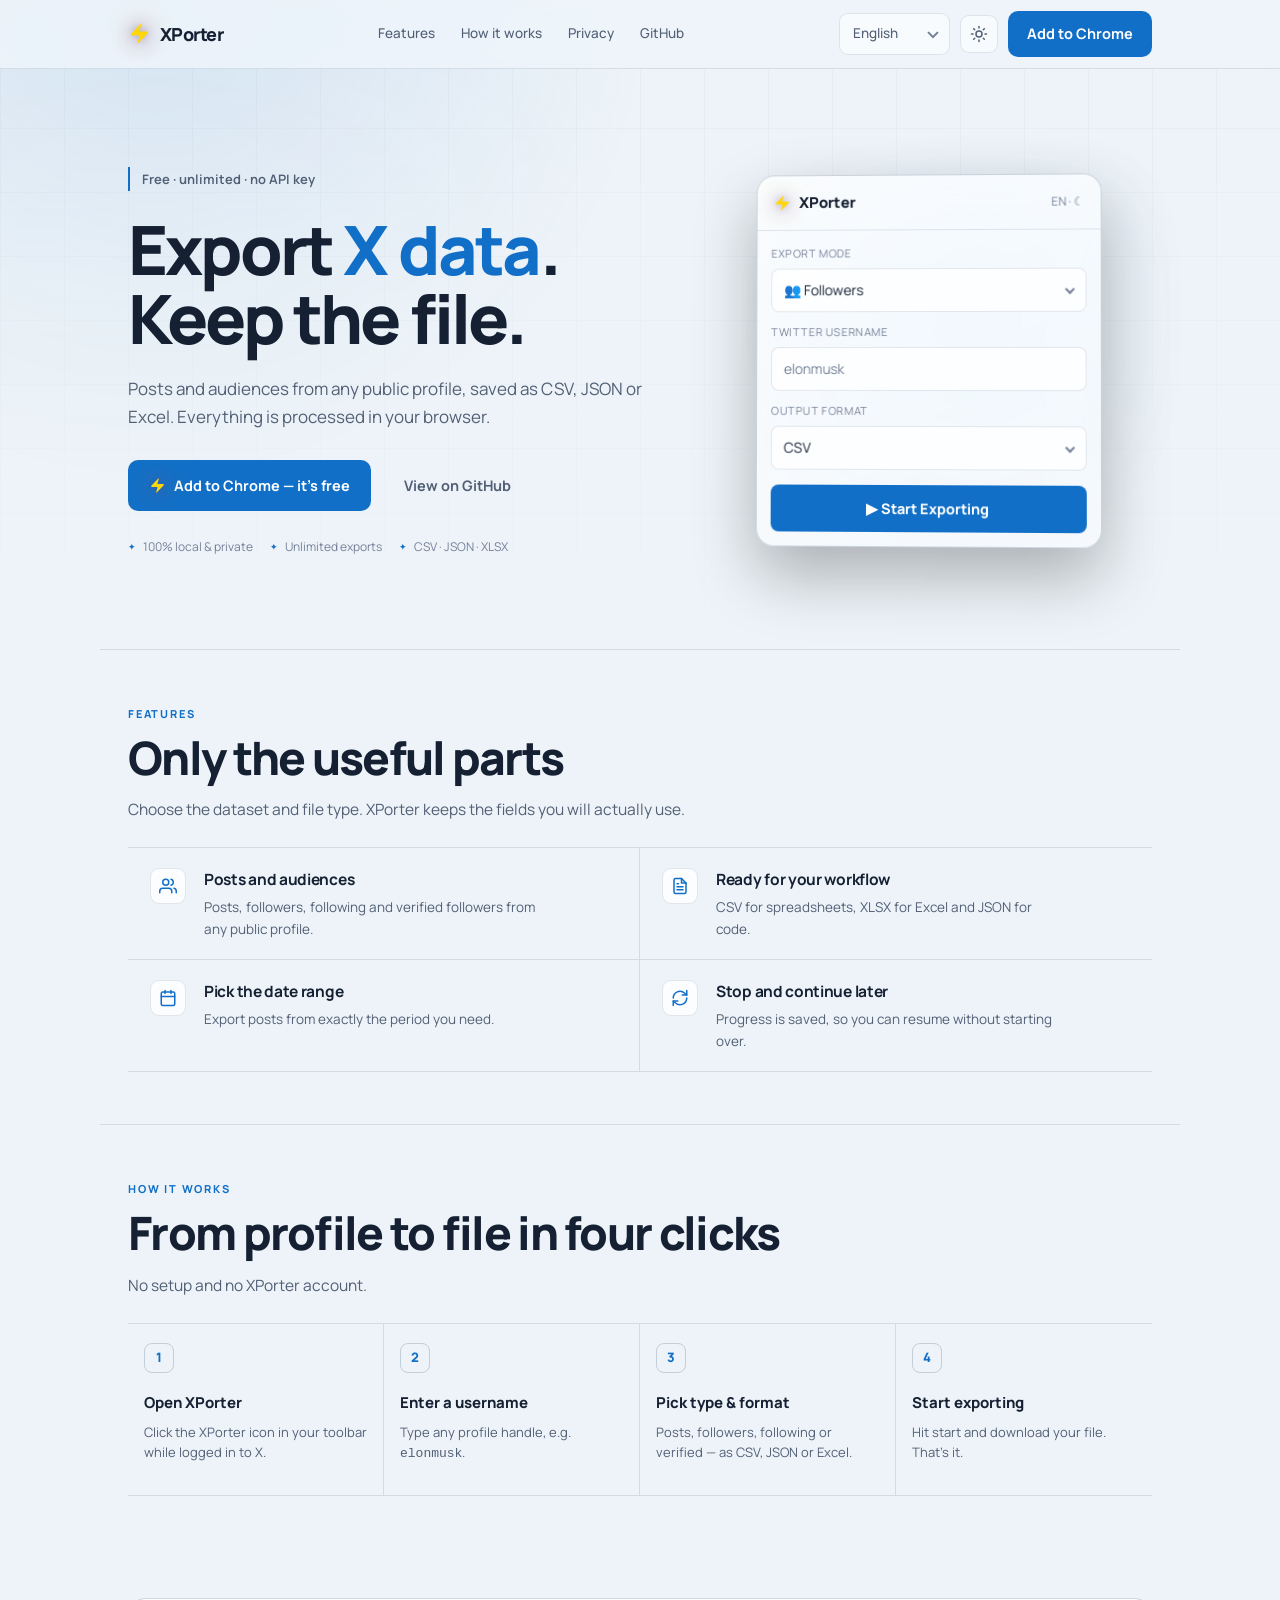
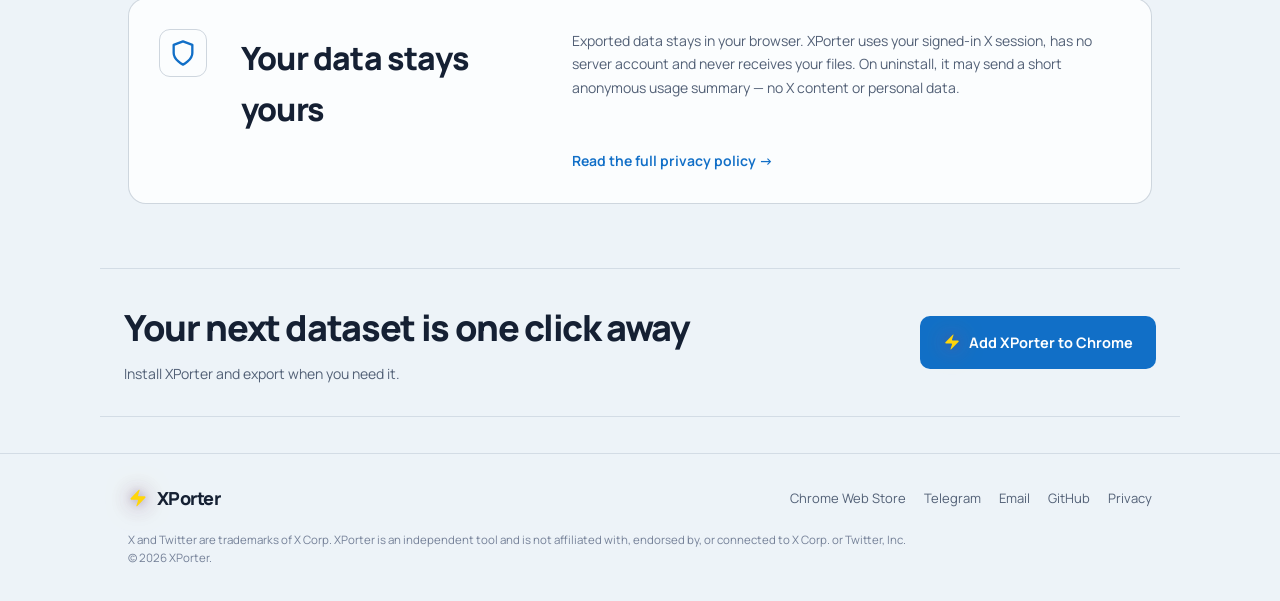
==== docs/index.html @ 1c968fa9 "Rebalance landing page proportions" ====
<!DOCTYPE html>
<html lang="en">

<head>
  <meta charset="UTF-8" />
  <meta name="viewport" content="width=device-width, initial-scale=1.0" />
  <title>XPorter — Export X data to CSV, JSON or Excel</title>
  <meta name="description"
    content="Export posts, followers, following and verified followers from X to CSV, JSON or Excel. Free, unlimited, and processed in your browser." />
  <link rel="icon" type="image/png" href="assets/icon128.png" />
  <meta name="google-site-verification" content="6Z2cj0kX7irYbmkR9JIBBW6sUhmadw8sFJx33zqTFNY" />
  <meta property="og:title" content="XPorter — Export X data. Keep the file." />
  <meta property="og:description"
    content="Posts and audiences from X, saved as CSV, JSON or Excel. Free, unlimited and local." />
  <meta property="og:type" content="website" />
  <link rel="preconnect" href="https://fonts.googleapis.com" />
  <link rel="preconnect" href="https://fonts.gstatic.com" crossorigin />
  <link href="https://fonts.googleapis.com/css2?family=Manrope:wght@400;500;600;700;800&display=swap" rel="stylesheet" />
  <!-- anti-FOUC theme: set before paint -->
  <script>
    (function () {
      try {
        var t = localStorage.getItem('xporter_theme');
        if (!t) t = (window.matchMedia && matchMedia('(prefers-color-scheme: dark)').matches) ? 'dark' : 'light';
        document.documentElement.setAttribute('data-theme', t);
      } catch (e) { document.documentElement.setAttribute('data-theme', 'dark'); }
    })();
  </script>
  <style>
    /* ============================================================
       XPorter site — brand-matched to the extension.
       Dark default + light theme; backgrounds, accent and the
       glowing yellow bolt are copied from popup.css.
       ============================================================ */
    :root {
      --text-primary: #FFFFFF;
      --text-secondary: rgba(255, 255, 255, 0.76);
      --text-muted: rgba(255, 255, 255, 0.56);
      --accent: #60B8FF;
      --accent-2: #a855f7;
      --accent-hover: #8DCFFF;
      --accent-glow: rgba(96, 184, 255, 0.22);
      --glass-bg: rgba(255, 255, 255, 0.055);
      --glass-bg-2: rgba(255, 255, 255, 0.085);
      --glass-bg-hover: rgba(255, 255, 255, 0.11);
      --glass-border: rgba(255, 255, 255, 0.14);
      --glass-border-strong: rgba(255, 255, 255, 0.30);
      --card-shadow: 0 18px 50px rgba(4, 8, 22, 0.45);
      --nav-bg: rgba(13, 21, 38, 0.6);
      --radius: 20px;
      --radius-sm: 13px;
      --maxw: 1120px;
      /* yellow bolt (from popup.css) */
      --zap-glow: 9px;
      --zap-glow-hi: 15px;
      --zap-c1: rgba(255, 200, 36, 0.72);
      --zap-c2: rgba(255, 222, 92, 1);
      --zap-extra: drop-shadow(0 0 0 transparent);
    }

    :root[data-theme="light"] {
      --text-primary: rgba(13, 22, 41, 0.94);
      --text-secondary: rgba(13, 22, 41, 0.70);
      --text-muted: rgba(13, 22, 41, 0.55);
      --accent: #0A6FDB;
      --accent-2: #7c3aed;
      --accent-hover: #0860C0;
      --accent-glow: rgba(10, 111, 219, 0.16);
      --glass-bg: rgba(255, 255, 255, 0.5);
      --glass-bg-2: rgba(255, 255, 255, 0.66);
      --glass-bg-hover: rgba(255, 255, 255, 0.8);
      --glass-border: rgba(255, 255, 255, 0.65);
      --glass-border-strong: rgba(13, 22, 41, 0.18);
      --card-shadow: 0 18px 50px rgba(40, 50, 110, 0.16);
      --nav-bg: rgba(232, 239, 250, 0.62);
      /* bolt keeps yellow but gets a violet separation on the pale bg */
      --zap-glow: 13px;
      --zap-glow-hi: 21px;
      --zap-c1: rgba(255, 184, 24, 0.7);
      --zap-c2: rgba(255, 204, 48, 0.95);
      --zap-extra: drop-shadow(0 0 4px rgba(72, 46, 132, 0.42)) drop-shadow(0 2px 10px rgba(99, 70, 229, 0.3));
    }

    * { margin: 0; padding: 0; box-sizing: border-box; }
    html { scroll-behavior: smooth; }

    body {
      font-family: -apple-system, BlinkMacSystemFont, 'Segoe UI', 'Inter', 'Noto Sans', Helvetica, Arial, sans-serif;
      color: var(--text-primary);
      line-height: 1.6;
      -webkit-font-smoothing: antialiased;
      overflow-x: hidden;
      min-height: 100vh;
      /* sunrise gradient — exact values from the extension (dark) */
      background:
        radial-gradient(ellipse at 20% 20%, rgba(59, 130, 246, 0.15) 0%, transparent 50%),
        radial-gradient(ellipse at 80% 80%, rgba(168, 85, 247, 0.12) 0%, transparent 50%),
        radial-gradient(ellipse at 50% 50%, rgba(14, 165, 233, 0.08) 0%, transparent 70%),
        linear-gradient(135deg, #0f172a 0%, #1e293b 50%, #0f172a 100%);
      background-attachment: fixed;
    }
    :root[data-theme="light"] body {
      background:
        radial-gradient(ellipse at 20% 20%, rgba(59, 130, 246, 0.22) 0%, transparent 50%),
        radial-gradient(ellipse at 80% 80%, rgba(147, 51, 234, 0.18) 0%, transparent 50%),
        radial-gradient(ellipse at 50% 50%, rgba(14, 165, 233, 0.14) 0%, transparent 70%),
        linear-gradient(135deg, #adc6e8 0%, #c3b2dc 50%, #aacfe9 100%);
      background-attachment: fixed;
    }

    /* liquid-glass drifting orbs */
    .orbs { position: fixed; inset: 0; z-index: 0; pointer-events: none; overflow: hidden; }
    .orb { position: absolute; border-radius: 50%; filter: blur(70px); opacity: .55; will-change: transform; }
    .orb.o1 { width: 520px; height: 520px; top: -120px; left: -100px; background: radial-gradient(circle, rgba(59,130,246,.55), transparent 70%); animation: drift1 22s ease-in-out infinite; }
    .orb.o2 { width: 460px; height: 460px; top: 5%; right: -120px; background: radial-gradient(circle, rgba(168,85,247,.45), transparent 70%); animation: drift2 26s ease-in-out infinite; }
    .orb.o3 { width: 600px; height: 600px; bottom: -200px; left: 30%; background: radial-gradient(circle, rgba(14,165,233,.30), transparent 70%); animation: drift3 30s ease-in-out infinite; }
    :root[data-theme="light"] .orb { opacity: .4; }
    @keyframes drift1 { 0%,100% { transform: translate(0,0) scale(1); } 50% { transform: translate(60px,40px) scale(1.12); } }
    @keyframes drift2 { 0%,100% { transform: translate(0,0) scale(1); } 50% { transform: translate(-50px,60px) scale(1.1); } }
    @keyframes drift3 { 0%,100% { transform: translate(0,0) scale(1); } 50% { transform: translate(40px,-50px) scale(1.15); } }
    @media (prefers-reduced-motion: reduce) { .orb { animation: none; } }

    .wrap { max-width: var(--maxw); margin: 0 auto; padding-left: 22px; padding-right: 22px; position: relative; z-index: 1; }
    a { color: inherit; text-decoration: none; }

    /* ---------- glowing yellow bolt ---------- */
    .bolt {
      display: inline-flex; align-items: center; color: #ffd60a;
      filter: drop-shadow(0 0 var(--zap-glow) var(--zap-c1)) var(--zap-extra);
      animation: zap-glow 5s ease-in-out infinite, zap-flicker 7s linear infinite;
    }
    .bolt svg path { fill: currentColor; stroke: none; }
    @keyframes zap-glow {
      0%, 100% { filter: drop-shadow(0 0 var(--zap-glow) var(--zap-c1)) var(--zap-extra); }
      50% { filter: drop-shadow(0 0 var(--zap-glow-hi) var(--zap-c2)) var(--zap-extra); }
    }
    @keyframes zap-flicker {
      0%, 37%, 100% { opacity: 1; }
      37.6% { opacity: .45; } 38.2% { opacity: 1; } 38.9% { opacity: .65; } 39.5% { opacity: 1; }
      71% { opacity: 1; } 71.5% { opacity: .5; } 72% { opacity: 1; }
    }
    @media (prefers-reduced-motion: reduce) { .bolt { animation: none; } }

    /* ---------- nav ---------- */
    nav {
      position: sticky; top: 0; z-index: 50;
      backdrop-filter: blur(16px) saturate(160%); -webkit-backdrop-filter: blur(16px) saturate(160%);
      background: var(--nav-bg); border-bottom: 1px solid var(--glass-border);
    }
    .nav-inner { display: flex; align-items: center; justify-content: space-between; height: 64px; gap: 16px; }
    .brand { display: inline-flex; align-items: center; gap: 9px; font-weight: 800; font-size: 18px; letter-spacing: -0.4px; }
    .nav-links { display: flex; align-items: center; gap: 22px; }
    .nav-links a.minor { color: var(--text-secondary); font-size: 14.5px; font-weight: 500; transition: color .15s; }
    .nav-links a.minor:hover { color: var(--text-primary); }
    .nav-tools { display: flex; align-items: center; gap: 10px; }

    .icon-btn {
      display: inline-flex; align-items: center; justify-content: center;
      width: 38px; height: 38px; border-radius: 11px; cursor: pointer;
      background: var(--glass-bg); border: 1px solid var(--glass-border); color: var(--text-secondary);
      transition: background .15s, border-color .15s, color .15s, transform .08s;
    }
    .icon-btn:hover { background: var(--glass-bg-hover); color: var(--text-primary); border-color: var(--glass-border-strong); }
    .icon-btn:active { transform: scale(.94); }
    .sun, .moon { display: none; }
    :root[data-theme="dark"] .moon { display: block; }
    :root[data-theme="light"] .sun { display: block; }

    .lang-wrap { position: relative; display: inline-flex; }
    .lang-select {
      appearance: none; -webkit-appearance: none;
      background: var(--glass-bg); border: 1px solid var(--glass-border); color: var(--text-secondary);
      font: inherit; font-size: 13.5px; font-weight: 500; padding: 9px 30px 9px 13px; border-radius: 11px; cursor: pointer;
    }
    .lang-wrap::after { content: ""; position: absolute; top: 50%; right: 13px; width: 6px; height: 6px; border-right: 2px solid var(--text-muted); border-bottom: 2px solid var(--text-muted); transform: translateY(-65%) rotate(45deg); pointer-events: none; }

    .btn {
      display: inline-flex; align-items: center; gap: 8px; font: inherit; font-size: 14.5px; font-weight: 650;
      border-radius: 999px; padding: 10px 18px; cursor: pointer; border: 1px solid transparent;
      transition: background .15s, border-color .15s, transform .08s, box-shadow .2s, filter .15s; white-space: nowrap;
    }
    .btn:active { transform: scale(.97); }
    .btn-primary { background: var(--accent); color: #04121f; box-shadow: 0 6px 22px var(--accent-glow); }
    :root[data-theme="light"] .btn-primary { color: #fff; }
    .btn-primary:hover { background: var(--accent-hover); box-shadow: 0 10px 30px var(--accent-glow); }
    .btn-ghost { border-color: var(--glass-border-strong); color: var(--text-primary); background: var(--glass-bg); }
    .btn-ghost:hover { background: var(--glass-bg-hover); }
    @media (max-width: 860px) { .nav-links a.minor { display: none; } }

    /* ---------- hero ---------- */
    .hero { padding-top: 76px; padding-bottom: 40px; display: grid; grid-template-columns: 1.05fr 0.95fr; gap: 48px; align-items: center; }
    .pill {
      display: inline-flex; align-items: center; gap: 8px; font-size: 13px; font-weight: 650; color: var(--text-primary);
      background: var(--glass-bg-2); border: 1px solid var(--glass-border-strong); padding: 7px 14px 7px 11px; border-radius: 999px; margin-bottom: 22px;
    }
    .hero h1 { font-size: clamp(36px, 5.2vw, 58px); line-height: 1.04; letter-spacing: -1.8px; font-weight: 850; }
    .hero h1 .grad { background: linear-gradient(100deg, var(--accent), var(--accent-2)); -webkit-background-clip: text; background-clip: text; -webkit-text-fill-color: transparent; }
    .hero p.lead { color: var(--text-secondary); font-size: 18.5px; margin: 20px 0 30px; max-width: 530px; }
    .hero-cta { display: flex; gap: 12px; flex-wrap: wrap; align-items: center; }
    .hero .btn-primary { padding: 14px 26px; font-size: 15.5px; }
    .hero .btn-ghost { padding: 14px 24px; font-size: 15.5px; }
    .trust { margin-top: 28px; display: flex; flex-wrap: wrap; gap: 9px 24px; color: var(--text-muted); font-size: 14px; }
    .trust span { display: inline-flex; align-items: center; gap: 7px; }
    .trust .dot { color: var(--accent); }
    @media (max-width: 920px) { .hero { grid-template-columns: 1fr; padding-top: 48px; padding-bottom: 24px; gap: 40px; } .mock-wrap { order: -1; } }

    /* ---------- popup mock ---------- */
    .mock-wrap { display: flex; justify-content: center; perspective: 1500px; position: relative; }
    .mock-wrap::before { content: ""; position: absolute; inset: -40px; background: radial-gradient(circle at 60% 40%, var(--accent-glow), transparent 65%); filter: blur(20px); z-index: 0; }
    .mock {
      position: relative; z-index: 1; width: 340px;
      background: linear-gradient(160deg, rgba(20,33,52,.82), rgba(15,24,40,.82));
      border: 1px solid var(--glass-border-strong); border-radius: 22px;
      box-shadow: 0 34px 90px rgba(4, 8, 22, 0.6);
      backdrop-filter: blur(24px) saturate(150%); -webkit-backdrop-filter: blur(24px) saturate(150%);
      overflow: hidden; transform: rotateY(-10deg) rotateX(4deg); transition: transform .5s ease;
    }
    :root[data-theme="light"] .mock { background: linear-gradient(160deg, rgba(255,255,255,.72), rgba(255,255,255,.5)); }
    .mock:hover { transform: rotateY(0) rotateX(0); }
    .mock-head { display: flex; align-items: center; justify-content: space-between; padding: 15px 16px; border-bottom: 1px solid var(--glass-border); }
    .mock-head .b { display: inline-flex; align-items: center; gap: 8px; font-weight: 800; font-size: 15px; }
    .mock-head .meta { color: var(--text-muted); font-size: 12px; }
    .mock-tabs { display: flex; gap: 4px; padding: 10px 12px 0; }
    .mock-tab { flex: 1; text-align: center; font-size: 12.5px; padding: 8px; color: var(--text-muted); border-bottom: 2px solid transparent; }
    .mock-tab.active { color: var(--accent); border-bottom-color: var(--accent); font-weight: 650; }
    .mock-body { padding: 16px; display: flex; flex-direction: column; gap: 13px; }
    .mlabel { font-size: 11px; text-transform: uppercase; letter-spacing: .6px; color: var(--text-muted); margin-bottom: 6px; }
    .mfield { background: var(--glass-bg-2); border: 1px solid var(--glass-border); border-radius: 10px; padding: 11px 13px; font-size: 14px; display: flex; align-items: center; justify-content: space-between; }
    .mfield .muted { color: var(--text-muted); }
    .mfield .chev { width: 7px; height: 7px; border-right: 2px solid var(--text-muted); border-bottom: 2px solid var(--text-muted); transform: rotate(45deg); }
    .mbtn { margin-top: 4px; background: var(--accent); color: #04121f; font-weight: 750; text-align: center; padding: 12px; border-radius: 10px; font-size: 14.5px; box-shadow: 0 6px 20px var(--accent-glow); }
    :root[data-theme="light"] .mbtn { color: #fff; }

    /* ---------- sections ---------- */
    section { padding-top: 40px; padding-bottom: 40px; position: relative; z-index: 1; }
    .section-head { text-align: center; max-width: 640px; margin: 0 auto 34px; }
    .eyebrow { display: inline-block; font-size: 12.5px; font-weight: 750; letter-spacing: 1.4px; text-transform: uppercase; color: var(--accent); margin-bottom: 12px; }
    .section-head h2 { font-size: clamp(28px, 3.6vw, 40px); letter-spacing: -1px; font-weight: 850; line-height: 1.1; }
    .section-head p { color: var(--text-secondary); font-size: 17px; margin-top: 13px; }

    /* reveal on scroll */
    .reveal { opacity: 0; transform: translateY(26px); transition: opacity .7s cubic-bezier(.2,.8,.2,1), transform .7s cubic-bezier(.2,.8,.2,1); }
    .reveal.in { opacity: 1; transform: none; }
    @media (prefers-reduced-motion: reduce) { .reveal { opacity: 1; transform: none; transition: none; } }

    /* ---------- features (bento) ---------- */
    .bento { display: grid; grid-template-columns: 1fr 1fr; gap: 18px; }
    .fcard {
      position: relative; background: var(--glass-bg); border: 1px solid var(--glass-border); border-radius: var(--radius);
      padding: 28px; overflow: hidden; box-shadow: var(--card-shadow);
      transition: transform .25s cubic-bezier(.2,.8,.2,1), border-color .25s, background .25s;
    }
    .fcard::after { content: ""; position: absolute; inset: 0; background: radial-gradient(120% 90% at 50% 0%, var(--accent-glow), transparent 62%); opacity: 0; transition: opacity .25s; pointer-events: none; }
    .fcard:hover { transform: translateY(-5px); border-color: var(--glass-border-strong); background: var(--glass-bg-2); }
    .fcard:hover::after { opacity: 1; }
    .ftile {
      width: 50px; height: 50px; border-radius: 14px; display: flex; align-items: center; justify-content: center;
      color: #fff; margin-bottom: 18px;
      background: linear-gradient(140deg, var(--accent), var(--accent-2));
      box-shadow: 0 8px 22px var(--accent-glow);
    }
    .fcard h3 { font-size: 18px; font-weight: 750; margin-bottom: 8px; letter-spacing: -0.3px; }
    .fcard p { color: var(--text-secondary); font-size: 14.5px; max-width: 52ch; }
    @media (max-width: 720px) { .bento { grid-template-columns: 1fr; } }

    /* ---------- steps ---------- */
    .steps { position: relative; display: grid; grid-template-columns: repeat(4, 1fr); gap: 18px; }
    /* connecting line removed — it bled through the translucent cards */
    .step { position: relative; z-index: 1; background: var(--glass-bg); border: 1px solid var(--glass-border); border-radius: var(--radius); padding: 26px 22px; box-shadow: var(--card-shadow); transition: transform .25s, border-color .25s; }
    .step:hover { transform: translateY(-5px); border-color: var(--glass-border-strong); }
    .step-top { display: flex; align-items: center; gap: 12px; margin-bottom: 16px; }
    .step .num { counter-increment: step; flex: none; display: flex; align-items: center; justify-content: center; width: 38px; height: 38px; border-radius: 50%; font-weight: 850; font-size: 16px; color: #fff; background: linear-gradient(140deg, var(--accent), var(--accent-2)); box-shadow: 0 6px 18px var(--accent-glow); }
    .step .num::before { content: counter(step); }
    .step .step-ico { color: var(--accent); display: flex; opacity: .9; }
    .step h3 { font-size: 16.5px; font-weight: 750; margin-bottom: 7px; }
    .step p { color: var(--text-secondary); font-size: 14px; }
    .steps-wrap { counter-reset: step; }
    @media (max-width: 860px) { .steps { grid-template-columns: 1fr 1fr; } .steps::before { display: none; } }
    @media (max-width: 480px) { .steps { grid-template-columns: 1fr; } }

    /* ---------- privacy ---------- */
    .privacy-box {
      background: var(--glass-bg-2);
      border: 1px solid var(--glass-border-strong); border-radius: 26px; padding: 48px 40px; text-align: center;
      box-shadow: var(--card-shadow); position: relative; overflow: hidden;
      backdrop-filter: blur(22px) saturate(140%); -webkit-backdrop-filter: blur(22px) saturate(140%);
    }
    .privacy-box::before { content: ""; position: absolute; inset: 0; background: radial-gradient(120% 80% at 50% -10%, var(--accent-glow), transparent 60%); pointer-events: none; }
    .privacy-box > * { position: relative; z-index: 1; }
    .privacy-box .shield { width: 60px; height: 60px; border-radius: 16px; background: linear-gradient(140deg, var(--accent), var(--accent-2)); color: #fff; display: inline-flex; align-items: center; justify-content: center; margin-bottom: 20px; box-shadow: 0 10px 28px var(--accent-glow); }
    .privacy-box h2 { font-size: clamp(24px, 3vw, 34px); letter-spacing: -0.8px; font-weight: 850; }
    .privacy-box p { color: var(--text-secondary); max-width: 640px; margin: 16px auto 0; font-size: 16px; }
    .privacy-box a { color: var(--accent); font-weight: 650; }


    /* ---------- final cta ---------- */
    .final { text-align: center; }
    .final h2 { font-size: clamp(30px, 4vw, 46px); letter-spacing: -1.2px; font-weight: 850; }
    .final p { color: var(--text-secondary); font-size: 17.5px; margin: 14px 0 28px; }
    .final .btn-primary { padding: 16px 32px; font-size: 16.5px; }

    /* ---------- footer ---------- */
    footer { border-top: 1px solid var(--glass-border); padding: 42px 0; margin-top: 30px; position: relative; z-index: 1; }
    .foot-inner { display: flex; flex-wrap: wrap; gap: 20px; justify-content: space-between; align-items: center; }
    .foot-links { display: flex; gap: 22px; flex-wrap: wrap; }
    .foot-links a { color: var(--text-secondary); font-size: 14.5px; transition: color .15s; }
    .foot-links a:hover { color: var(--text-primary); }
    .disclaimer { font-size: 12.5px; color: var(--text-muted); margin-top: 18px; max-width: 780px; }

    @media (max-width: 560px) { section { padding-top: 34px; padding-bottom: 34px; } .privacy-box { padding: 32px 20px; } }

    /* 2026 compact editorial pass */
    :root {
      --text-primary: #f7f9fc;
      --text-secondary: #b6c0d0;
      --text-muted: #8793a6;
      --accent: #58a8f8;
      --accent-2: #58a8f8;
      --accent-hover: #80bdf8;
      --accent-glow: rgba(48, 133, 219, 0.18);
      --glass-bg: rgba(255, 255, 255, 0.035);
      --glass-bg-2: rgba(255, 255, 255, 0.055);
      --glass-bg-hover: rgba(255, 255, 255, 0.075);
      --glass-border: rgba(255, 255, 255, 0.10);
      --glass-border-strong: rgba(255, 255, 255, 0.18);
      --card-shadow: none;
      --nav-bg: rgba(10, 17, 29, 0.86);
      --radius: 18px;
      --radius-sm: 10px;
      --maxw: 1080px;
    }

    :root[data-theme="light"] {
      --text-primary: #152033;
      --text-secondary: #526076;
      --text-muted: #758198;
      --accent: #116fc7;
      --accent-2: #116fc7;
      --accent-hover: #0d5eaa;
      --accent-glow: rgba(17, 111, 199, 0.12);
      --glass-bg: rgba(255, 255, 255, 0.58);
      --glass-bg-2: rgba(255, 255, 255, 0.78);
      --glass-bg-hover: rgba(255, 255, 255, 0.92);
      --glass-border: rgba(29, 62, 97, 0.12);
      --glass-border-strong: rgba(29, 62, 97, 0.20);
      --nav-bg: rgba(238, 244, 250, 0.88);
    }

    body {
      font-family: "Manrope", -apple-system, BlinkMacSystemFont, "Segoe UI", sans-serif;
      background: #0a111d;
      font-feature-settings: "ss01" 1, "ss02" 1;
    }
    :root[data-theme="light"] body { background: #edf3f8; }
    body::before {
      content: "";
      position: fixed;
      inset: 0;
      z-index: 0;
      pointer-events: none;
      background:
        radial-gradient(circle at 12% 0%, rgba(52, 138, 225, 0.16), transparent 31rem),
        linear-gradient(rgba(255, 255, 255, 0.018) 1px, transparent 1px),
        linear-gradient(90deg, rgba(255, 255, 255, 0.018) 1px, transparent 1px);
      background-size: auto, 64px 64px, 64px 64px;
      mask-image: linear-gradient(to bottom, black, transparent 74%);
    }
    :root[data-theme="light"] body::before {
      background:
        radial-gradient(circle at 12% 0%, rgba(28, 117, 203, 0.13), transparent 31rem),
        linear-gradient(rgba(29, 62, 97, 0.035) 1px, transparent 1px),
        linear-gradient(90deg, rgba(29, 62, 97, 0.035) 1px, transparent 1px);
      background-size: auto, 64px 64px, 64px 64px;
    }
    .orbs { display: none; }
    .wrap { padding-left: 28px; padding-right: 28px; }
    a:focus-visible, button:focus-visible, select:focus-visible { outline: 3px solid var(--accent); outline-offset: 4px; }
    .skip-link { position: fixed; left: 18px; top: 12px; z-index: 100; padding: 10px 14px; border-radius: 8px; background: var(--text-primary); color: #0a111d; transform: translateY(-160%); transition: transform .2s; }
    .skip-link:focus { transform: translateY(0); }

    nav { border-bottom-color: var(--glass-border); }
    .nav-inner { height: 68px; }
    .brand { font-weight: 800; letter-spacing: -0.55px; }
    .nav-links { gap: 26px; }
    .nav-links a.minor { font-size: 13.5px; }
    .icon-btn, .lang-select { border-radius: 9px; }
    .btn { border-radius: 10px; font-weight: 700; }
    .btn-primary { box-shadow: none; }
    .btn-primary:hover { transform: translateY(-2px); box-shadow: 0 10px 26px var(--accent-glow); }
    .btn-ghost { background: transparent; border-color: transparent; color: var(--text-secondary); }
    .btn-ghost:hover { color: var(--text-primary); background: transparent; }

    .hero {
      min-height: 580px;
      grid-template-columns: minmax(0, 1.08fr) minmax(320px, .92fr);
      gap: 48px;
      padding-top: 64px;
      padding-bottom: 60px;
    }
    .pill { border: 0; border-left: 2px solid var(--accent); border-radius: 0; background: transparent; padding: 2px 0 2px 12px; margin-bottom: 24px; color: var(--text-secondary); }
    .pill .bolt { display: none; }
    .hero h1 { max-width: 660px; font-size: clamp(42px, 5.4vw, 68px); line-height: 1.01; letter-spacing: -2.8px; font-weight: 800; text-wrap: balance; }
    .hero h1 .grad { background: none; color: var(--accent); -webkit-text-fill-color: currentColor; }
    .hero p.lead { max-width: 580px; margin: 22px 0 28px; font-size: 17px; line-height: 1.68; text-wrap: pretty; }
    .hero .btn-primary, .hero .btn-ghost { padding: 13px 20px; font-size: 14.5px; }
    .trust { margin-top: 26px; gap: 7px 17px; max-width: 580px; font-size: 12px; }
    .trust .dot { font-size: 9px; }
    .trust > span:last-child { display: none; }

    .mock-wrap { justify-content: center; }
    .mock-wrap::before { inset: -20px; opacity: .45; }
    .mock { width: clamp(320px, 27vw, 356px); border-radius: 18px; transform: rotateY(-3deg) rotateX(1deg); box-shadow: 0 28px 64px rgba(0, 0, 0, .28); }
    .mock:hover { transform: translateY(-4px); }
    .mock-tabs { display: none; }
    .mock-body { gap: 11px; padding: 14px; }
    .mfield { border-radius: 8px; padding: 10px 12px; }
    .mbtn { border-radius: 8px; box-shadow: none; }

    section { padding-top: 50px; padding-bottom: 52px; }
    .section-head { max-width: 720px; margin: 0 0 24px; text-align: left; }
    .eyebrow { margin-bottom: 10px; font-size: 11px; letter-spacing: 1.8px; }
    .section-head h2 { font-size: clamp(30px, 4vw, 46px); letter-spacing: -1.7px; font-weight: 800; text-wrap: balance; }
    .section-head p { max-width: 620px; font-size: 15.5px; line-height: 1.75; text-wrap: pretty; }

    #features { border-top: 1px solid var(--glass-border); }
    .bento { gap: 0; border-top: 1px solid var(--glass-border); }
    .fcard {
      display: grid;
      grid-template-columns: 38px minmax(0, 1fr);
      grid-template-rows: auto auto;
      column-gap: 16px;
      align-content: start;
      min-height: 112px;
      padding: 19px 22px;
      border: 0;
      border-bottom: 1px solid var(--glass-border);
      border-radius: 0;
      background: transparent;
      box-shadow: none;
    }
    .fcard:nth-child(odd) { border-right: 1px solid var(--glass-border); }
    .fcard:hover { transform: none; background: var(--glass-bg); }
    .fcard::after { display: none; }
    .ftile { grid-row: 1 / 3; width: 36px; height: 36px; margin: 1px 0 0; border-radius: 9px; background: var(--glass-bg-2); border: 1px solid var(--glass-border); box-shadow: none; color: var(--accent); }
    .ftile svg { width: 18px; height: 18px; }
    .fcard h3 { margin: 0 0 5px; font-size: 15.5px; font-weight: 700; }
    .fcard p { max-width: 44ch; font-size: 13.5px; line-height: 1.6; }

    #how { border-top: 1px solid var(--glass-border); }
    .steps { gap: 0; border-top: 1px solid var(--glass-border); }
    .step { min-height: 172px; padding: 19px 16px 21px; border: 0; border-right: 1px solid var(--glass-border); border-bottom: 1px solid var(--glass-border); border-radius: 0; background: transparent; box-shadow: none; }
    .step:last-child { border-right: 0; }
    .step:hover { transform: none; background: var(--glass-bg); }
    .step-top { margin-bottom: 18px; }
    .step .num { width: 30px; height: 30px; border-radius: 8px; background: transparent; border: 1px solid var(--glass-border-strong); box-shadow: none; color: var(--accent); font-size: 13px; }
    .step .step-ico { display: none; }
    .step h3 { font-size: 15px; }
    .step p { font-size: 13px; line-height: 1.6; }

    #privacy { padding-top: 50px; }
    .privacy-box { display: grid; grid-template-columns: 60px minmax(190px, .72fr) minmax(320px, 1.28fr); gap: 22px; align-items: start; padding: 30px; text-align: left; border-radius: 18px; background: var(--glass-bg-2); box-shadow: none; backdrop-filter: none; }
    .privacy-box::before { display: none; }
    .privacy-box .shield { width: 48px; height: 48px; margin: 0; border-radius: 11px; background: transparent; border: 1px solid var(--glass-border-strong); box-shadow: none; color: var(--accent); }
    .privacy-box h2 { padding-top: 4px; font-size: clamp(24px, 2.7vw, 32px); font-weight: 800; }
    .privacy-box p { max-width: none; margin: 0; font-size: 14px; line-height: 1.7; }
    .privacy-box p:last-child { grid-column: 3; margin-top: -8px; }

    .final { display: grid; grid-template-columns: 1fr auto; align-items: center; gap: 7px 28px; margin-top: 12px; padding: 30px 24px; text-align: left; border-top: 1px solid var(--glass-border); border-bottom: 1px solid var(--glass-border); }
    .final h2 { font-size: clamp(27px, 3.4vw, 36px); letter-spacing: -1.35px; font-weight: 800; }
    .final p { margin: 0; font-size: 14px; }
    .final .btn-primary { grid-column: 2; grid-row: 1 / 3; padding: 14px 22px; font-size: 14.5px; }

    footer { margin-top: 36px; padding: 30px 0 34px; }
    .foot-links { gap: 18px; }
    .foot-links a { font-size: 13px; }
    .disclaimer { font-size: 11.5px; }

    @media (max-width: 920px) {
      .hero { min-height: 0; grid-template-columns: minmax(0, 1fr) 300px; padding-top: 54px; padding-bottom: 52px; gap: 34px; }
      .mock-wrap { order: initial; justify-content: center; }
      .mock { width: 300px; transform: none; }
      .privacy-box { grid-template-columns: 56px 1fr; }
      .privacy-box p { grid-column: 1 / -1; }
      .privacy-box p:last-child { grid-column: 1 / -1; margin-top: -12px; }
    }
    @media (max-width: 720px) {
      .wrap { padding-left: 20px; padding-right: 20px; }
      .nav-links { display: none; }
      .nav-tools .btn { display: none; }
      .hero { grid-template-columns: 1fr; padding-top: 42px; padding-bottom: 40px; }
      .hero h1 { letter-spacing: -2.2px; }
      .hero-cta .btn { width: auto; }
      .mock-wrap { display: none; }
      section { padding-top: 44px; padding-bottom: 46px; }
      .bento { grid-template-columns: 1fr; }
      .fcard:nth-child(odd) { border-right: 0; }
      .fcard { min-height: 0; padding: 17px 12px; }
      .steps { grid-template-columns: 1fr 1fr; }
      .step:nth-child(2) { border-right: 0; }
      .final { grid-template-columns: 1fr; }
      .final .btn-primary { grid-column: 1; grid-row: auto; justify-self: start; margin-top: 14px; }
    }
    @media (max-width: 480px) {
      .hero h1 { font-size: 42px; }
      .lang-select { max-width: 116px; }
      .steps { grid-template-columns: 1fr; }
      .step, .step:nth-child(2) {
        display: grid;
        grid-template-columns: 32px minmax(0, 1fr);
        grid-template-rows: auto auto;
        column-gap: 12px;
        min-height: 0;
        padding: 16px 10px;
        border-right: 0;
      }
      .step-top { grid-row: 1 / 3; margin: 0; }
      .step .num { width: 28px; height: 28px; }
      .step h3 { margin: 1px 0 4px; }
      .privacy-box { grid-template-columns: 44px minmax(0, 1fr); gap: 14px; padding: 22px 20px; }
      .privacy-box .shield { width: 42px; height: 42px; }
      .privacy-box h2 { grid-column: 2; padding-top: 5px; font-size: 24px; }
      .privacy-box p, .privacy-box p:last-child { grid-column: 1 / -1; }
      .final { padding: 26px 0; }
      .final h2 { font-size: 30px; }
    }
  </style>
</head>

<body>
  <a class="skip-link" href="#main">Skip to content</a>
  <div class="orbs"><span class="orb o1"></span><span class="orb o2"></span><span class="orb o3"></span></div>

  <!-- NAV -->
  <nav>
    <div class="wrap nav-inner">
      <a class="brand" href="#top">
        <span class="bolt" aria-hidden="true">
          <svg width="23" height="23" viewBox="0 0 24 24"><path d="M4 14a1 1 0 0 1-.78-1.63l9.9-10.2a.5.5 0 0 1 .86.46l-1.92 6.02A1 1 0 0 0 13 10h7a1 1 0 0 1 .78 1.63l-9.9 10.2a.5.5 0 0 1-.86-.46l1.92-6.02A1 1 0 0 0 11 14z" /></svg>
        </span>
        XPorter
      </a>
      <div class="nav-links">
        <a class="minor" href="#features" data-i18n="nav_features">Features</a>
        <a class="minor" href="#how" data-i18n="nav_how">How it works</a>
        <a class="minor" href="#privacy" data-i18n="nav_privacy">Privacy</a>
        <a class="minor" href="https://github.com/Lemelson" target="_blank" rel="noopener">GitHub</a>
      </div>
      <div class="nav-tools">
        <span class="lang-wrap"><select class="lang-select" id="langSelect" aria-label="Language"></select></span>
        <button class="icon-btn" id="themeToggle" aria-label="Toggle theme">
          <svg class="moon" width="18" height="18" viewBox="0 0 24 24" fill="none" stroke="currentColor" stroke-width="2" stroke-linecap="round" stroke-linejoin="round"><path d="M21 12.79A9 9 0 1 1 11.21 3 7 7 0 0 0 21 12.79z"/></svg>
          <svg class="sun" width="18" height="18" viewBox="0 0 24 24" fill="none" stroke="currentColor" stroke-width="2" stroke-linecap="round" stroke-linejoin="round"><circle cx="12" cy="12" r="4"/><path d="M12 2v2M12 20v2M4.9 4.9l1.4 1.4M17.7 17.7l1.4 1.4M2 12h2M20 12h2M4.9 19.1l1.4-1.4M17.7 6.3l1.4-1.4"/></svg>
        </button>
        <a class="btn btn-primary" id="navInstall" href="#" target="_blank" rel="noopener" data-i18n="nav_install">Add to Chrome</a>
      </div>
    </div>
  </nav>

  <main id="main">
  <!-- HERO -->
  <header class="wrap hero" id="top">
    <div class="reveal">
      <span class="pill"><span class="bolt" aria-hidden="true"><svg width="15" height="15" viewBox="0 0 24 24"><path d="M4 14a1 1 0 0 1-.78-1.63l9.9-10.2a.5.5 0 0 1 .86.46l-1.92 6.02A1 1 0 0 0 13 10h7a1 1 0 0 1 .78 1.63l-9.9 10.2a.5.5 0 0 1-.86-.46l1.92-6.02A1 1 0 0 0 11 14z"/></svg></span> <span data-i18n="hero_pill">Free · unlimited · no API key</span></span>
      <h1 data-i18n-html="hero_h1">Export <span class="grad">X data</span>.<br />Keep the file.</h1>
      <p class="lead" data-i18n="hero_lead">Posts and audiences from any public profile, saved as CSV, JSON or Excel. Everything is processed in your browser.</p>
      <div class="hero-cta">
        <a class="btn btn-primary" id="heroInstall" href="#" target="_blank" rel="noopener">
          <span class="bolt" aria-hidden="true"><svg width="17" height="17" viewBox="0 0 24 24"><path d="M4 14a1 1 0 0 1-.78-1.63l9.9-10.2a.5.5 0 0 1 .86.46l-1.92 6.02A1 1 0 0 0 13 10h7a1 1 0 0 1 .78 1.63l-9.9 10.2a.5.5 0 0 1-.86-.46l1.92-6.02A1 1 0 0 0 11 14z"/></svg></span>
          <span data-i18n="hero_cta1">Add to Chrome — it's free</span>
        </a>
        <a class="btn btn-ghost" href="https://github.com/Lemelson" target="_blank" rel="noopener" data-i18n="hero_cta2">View on GitHub</a>
      </div>
      <div class="trust">
        <span><span class="dot">✦</span> <span data-i18n="trust_local">100% local &amp; private</span></span>
        <span><span class="dot">✦</span> <span data-i18n="trust_unlimited">Unlimited exports</span></span>
        <span><span class="dot">✦</span> CSV · JSON · XLSX</span>
        <span><span class="dot">✦</span> <span data-i18n="trust_langs">14 languages</span></span>
      </div>
    </div>

    <div class="mock-wrap reveal">
      <div class="mock" aria-hidden="true">
        <div class="mock-head">
          <span class="b"><span class="bolt"><svg width="18" height="18" viewBox="0 0 24 24"><path d="M4 14a1 1 0 0 1-.78-1.63l9.9-10.2a.5.5 0 0 1 .86.46l-1.92 6.02A1 1 0 0 0 13 10h7a1 1 0 0 1 .78 1.63l-9.9 10.2a.5.5 0 0 1-.86-.46l1.92-6.02A1 1 0 0 0 11 14z"/></svg></span> XPorter</span>
          <span class="meta">EN · ☾</span>
        </div>
        <div class="mock-tabs"><div class="mock-tab active">Home</div><div class="mock-tab">Settings</div><div class="mock-tab">About</div></div>
        <div class="mock-body">
          <div><div class="mlabel">Export mode</div><div class="mfield"><span>👥 Followers</span><span class="chev"></span></div></div>
          <div><div class="mlabel">Twitter username</div><div class="mfield"><span class="muted">elonmusk</span></div></div>
          <div><div class="mlabel">Output format</div><div class="mfield"><span>CSV</span><span class="chev"></span></div></div>
          <div class="mbtn">▶ Start Exporting</div>
        </div>
      </div>
    </div>
  </header>

  <!-- FEATURES -->
  <section id="features" class="wrap">
    <div class="section-head reveal">
      <span class="eyebrow" data-i18n="feat_eyebrow">Features</span>
      <h2 data-i18n="feat_head">Only the useful parts</h2>
      <p data-i18n="feat_sub">Choose the dataset and file type. XPorter keeps the fields you will actually use.</p>
    </div>
    <div class="bento">
      <div class="fcard reveal">
        <div class="ftile"><svg width="24" height="24" viewBox="0 0 24 24" fill="none" stroke="currentColor" stroke-width="2" stroke-linecap="round" stroke-linejoin="round"><path d="M17 21v-2a4 4 0 0 0-4-4H5a4 4 0 0 0-4 4v2"/><circle cx="9" cy="7" r="4"/><path d="M23 21v-2a4 4 0 0 0-3-3.87M16 3.13a4 4 0 0 1 0 7.75"/></svg></div>
        <h3 data-i18n="f_types_t">Posts and audiences</h3>
        <p data-i18n="f_types_d">Posts, followers, following and verified followers from any public profile.</p>
      </div>
      <div class="fcard reveal">
        <div class="ftile"><svg width="24" height="24" viewBox="0 0 24 24" fill="none" stroke="currentColor" stroke-width="2" stroke-linecap="round" stroke-linejoin="round"><path d="M14 2H6a2 2 0 0 0-2 2v16a2 2 0 0 0 2 2h12a2 2 0 0 0 2-2V8z"/><path d="M14 2v6h6"/><path d="M8 13h8M8 17h8M8 9h2"/></svg></div>
        <h3 data-i18n="f_formats_t">Ready for your workflow</h3>
        <p data-i18n="f_formats_d">CSV for spreadsheets, XLSX for Excel and JSON for code.</p>
      </div>
      <div class="fcard reveal">
        <div class="ftile"><svg width="24" height="24" viewBox="0 0 24 24" fill="none" stroke="currentColor" stroke-width="2" stroke-linecap="round" stroke-linejoin="round"><rect x="3" y="4" width="18" height="18" rx="2"/><path d="M16 2v4M8 2v4M3 10h18"/></svg></div>
        <h3 data-i18n="f_dates_t">Pick the date range</h3>
        <p data-i18n="f_dates_d">Export posts from exactly the period you need.</p>
      </div>
      <div class="fcard reveal">
        <div class="ftile"><svg width="24" height="24" viewBox="0 0 24 24" fill="none" stroke="currentColor" stroke-width="2" stroke-linecap="round" stroke-linejoin="round"><path d="M21 2v6h-6"/><path d="M3 12a9 9 0 0 1 15-6.7L21 8"/><path d="M3 22v-6h6"/><path d="M21 12a9 9 0 0 1-15 6.7L3 16"/></svg></div>
        <h3 data-i18n="f_resume_t">Stop and continue later</h3>
        <p data-i18n="f_resume_d">Progress is saved, so you can resume without starting over.</p>
      </div>

    </div>
  </section>

  <!-- HOW IT WORKS -->
  <section id="how" class="wrap">
    <div class="section-head reveal">
      <span class="eyebrow" data-i18n="how_eyebrow">How it works</span>
      <h2 data-i18n="how_head">From profile to file in four clicks</h2>
      <p data-i18n="how_sub">No setup and no XPorter account.</p>
    </div>
    <div class="steps-wrap">
      <div class="steps">
        <div class="step reveal">
          <div class="step-top"><span class="num"></span><span class="step-ico"><svg width="20" height="20" viewBox="0 0 24 24" fill="none" stroke="currentColor" stroke-width="2" stroke-linecap="round" stroke-linejoin="round"><path d="M3 3l7.07 16.97 2.51-7.39 7.39-2.51L3 3z"/><path d="M13 13l6 6"/></svg></span></div>
          <h3 data-i18n="s1_t">Open XPorter</h3><p data-i18n="s1_d">Click the XPorter icon in your toolbar while logged in to X.</p>
        </div>
        <div class="step reveal">
          <div class="step-top"><span class="num"></span><span class="step-ico"><svg width="20" height="20" viewBox="0 0 24 24" fill="none" stroke="currentColor" stroke-width="2" stroke-linecap="round" stroke-linejoin="round"><path d="M20 21v-2a4 4 0 0 0-4-4H8a4 4 0 0 0-4 4v2"/><circle cx="12" cy="7" r="4"/></svg></span></div>
          <h3 data-i18n="s2_t">Enter a username</h3><p data-i18n-html="s2_d">Type any profile handle, e.g. <code>elonmusk</code>.</p>
        </div>
        <div class="step reveal">
          <div class="step-top"><span class="num"></span><span class="step-ico"><svg width="20" height="20" viewBox="0 0 24 24" fill="none" stroke="currentColor" stroke-width="2" stroke-linecap="round" stroke-linejoin="round"><line x1="4" y1="21" x2="4" y2="14"/><line x1="4" y1="10" x2="4" y2="3"/><line x1="12" y1="21" x2="12" y2="12"/><line x1="12" y1="8" x2="12" y2="3"/><line x1="20" y1="21" x2="20" y2="16"/><line x1="20" y1="12" x2="20" y2="3"/><line x1="1" y1="14" x2="7" y2="14"/><line x1="9" y1="8" x2="15" y2="8"/><line x1="17" y1="16" x2="23" y2="16"/></svg></span></div>
          <h3 data-i18n="s3_t">Pick type &amp; format</h3><p data-i18n="s3_d">Posts, followers, following or verified — as CSV, JSON or Excel.</p>
        </div>
        <div class="step reveal">
          <div class="step-top"><span class="num"></span><span class="step-ico"><svg width="20" height="20" viewBox="0 0 24 24" fill="none" stroke="currentColor" stroke-width="2" stroke-linecap="round" stroke-linejoin="round"><path d="M21 15v4a2 2 0 0 1-2 2H5a2 2 0 0 1-2-2v-4"/><polyline points="7 10 12 15 17 10"/><line x1="12" y1="15" x2="12" y2="3"/></svg></span></div>
          <h3 data-i18n="s4_t">Start exporting</h3><p data-i18n="s4_d">Hit start and download your file. That's it.</p>
        </div>
      </div>
    </div>
  </section>

  <!-- PRIVACY -->
  <section id="privacy" class="wrap">
    <div class="privacy-box reveal">
      <div class="shield"><svg width="28" height="28" viewBox="0 0 24 24" fill="none" stroke="currentColor" stroke-width="2" stroke-linecap="round" stroke-linejoin="round"><path d="M12 22s8-4 8-10V5l-8-3-8 3v7c0 6 8 10 8 10z"/></svg></div>
      <h2 data-i18n="priv_t">Your data stays yours</h2>
      <p data-i18n="priv_d">Exported data stays in your browser. XPorter uses your signed-in X session, has no server account and never receives your files. On uninstall, it may send a short anonymous usage summary — no X content or personal data.</p>
      <p><a href="privacy-policy.html" data-i18n="priv_link">Read the full privacy policy →</a></p>
    </div>
  </section>

  <!-- FINAL CTA -->
  <section class="wrap final reveal">
    <h2 data-i18n="cta_t">Your next dataset is one click away</h2>
    <p data-i18n="cta_d">Install XPorter and export when you need it.</p>
    <a class="btn btn-primary" id="finalInstall" href="#" target="_blank" rel="noopener">
      <span class="bolt" aria-hidden="true"><svg width="18" height="18" viewBox="0 0 24 24"><path d="M4 14a1 1 0 0 1-.78-1.63l9.9-10.2a.5.5 0 0 1 .86.46l-1.92 6.02A1 1 0 0 0 13 10h7a1 1 0 0 1 .78 1.63l-9.9 10.2a.5.5 0 0 1-.86-.46l1.92-6.02A1 1 0 0 0 11 14z"/></svg></span>
      <span data-i18n="cta_btn">Add XPorter to Chrome</span>
    </a>
  </section>
  </main>

  <!-- FOOTER -->
  <footer>
    <div class="wrap">
      <div class="foot-inner">
        <a class="brand" href="#top">
          <span class="bolt" aria-hidden="true"><svg width="20" height="20" viewBox="0 0 24 24"><path d="M4 14a1 1 0 0 1-.78-1.63l9.9-10.2a.5.5 0 0 1 .86.46l-1.92 6.02A1 1 0 0 0 13 10h7a1 1 0 0 1 .78 1.63l-9.9 10.2a.5.5 0 0 1-.86-.46l1.92-6.02A1 1 0 0 0 11 14z"/></svg></span> XPorter
        </a>
        <div class="foot-links">
          <a href="https://chromewebstore.google.com/detail/jghmghialodmkmbcpfnhkgllkmjafmja" target="_blank" rel="noopener">Chrome Web Store</a>
          <a href="https://t.me/Lemelson" target="_blank" rel="noopener">Telegram</a>
          <a href="mailto:art.lemelson@gmail.com">Email</a>
          <a href="https://github.com/Lemelson" target="_blank" rel="noopener">GitHub</a>
          <a href="privacy-policy.html" data-i18n="foot_privacy">Privacy</a>
        </div>
      </div>
      <p class="disclaimer" data-i18n="foot_disclaimer">X and Twitter are trademarks of X Corp. XPorter is an independent tool and is not affiliated with, endorsed by, or connected to X Corp. or Twitter, Inc. © 2026 XPorter.</p>
    </div>
  </footer>

  <script>
    var STORE_URL = "https://chromewebstore.google.com/detail/jghmghialodmkmbcpfnhkgllkmjafmja";
    ["navInstall", "heroInstall", "finalInstall"].forEach(function (id) { var el = document.getElementById(id); if (el) el.href = STORE_URL; });

    /* ---------------- theme toggle ---------------- */
    document.getElementById("themeToggle").addEventListener("click", function () {
      var cur = document.documentElement.getAttribute("data-theme") === "light" ? "dark" : "light";
      document.documentElement.setAttribute("data-theme", cur);
      try { localStorage.setItem("xporter_theme", cur); } catch (e) {}
    });

    /* ---------------- i18n ---------------- */
    var I18N = {
      en: {
        nav_features: "Features", nav_how: "How it works", nav_privacy: "Privacy", nav_install: "Add to Chrome",
        hero_pill: "Free & unlimited — no account, no API keys",
        hero_h1: 'Export <span class="grad">anything</span> from X / Twitter',
        hero_lead: "Posts, followers, following and verified followers from any profile — straight to CSV, JSON or Excel. One click. Your data never leaves your browser.",
        hero_cta1: "Add to Chrome — it's free", hero_cta2: "View on GitHub",
        trust_local: "100% local & private", trust_unlimited: "Unlimited exports", trust_langs: "14 languages",
        stat_types: "Export types", stat_formats: "File formats", stat_langs: "Languages", stat_unlimited: "Unlimited & free",
        feat_eyebrow: "Features", feat_head: "Everything you need to get X data out",
        feat_sub: "Built for marketers, researchers, analysts and creators who need real data — not a 150-tweet preview.",
        f_engage_t: "Full engagement metrics", f_engage_d: "Every post comes with the numbers that matter — plus dates, links, media and hashtags.",
        m_views: "Views", m_likes: "Likes", m_reposts: "Reposts", m_replies: "Replies", m_quotes: "Quotes", m_bookmarks: "Bookmarks",
        f_types_t: "Four export types", f_types_d: "Posts, followers, following and verified followers from any public profile.",
        f_formats_t: "CSV, JSON & XLSX", f_formats_d: "CSV for any spreadsheet, XLSX for Excel, JSON for developers — built locally and downloaded straight to you.",
        f_dates_t: "Date-range filtering", f_dates_d: "Export posts from a specific time window — XPorter gathers exactly the period you need.",
        f_resume_t: "Auto-resume & rate limiting", f_resume_d: "Progress is saved as it runs. Pause, close or restart your browser and pick up where you left off — while respecting X's limits.",
        f_local_t: "100% local & private", f_local_d: "Uses your own logged-in X session — no password, no API keys, no account. Your exported data goes straight from X into your file and never passes through us.",
        fmt_eyebrow: "Flexible", fmt_head: "Any data, any format", fmt_sub: "Pick what to export and how you want it.",
        chip_posts: "Posts", chip_followers: "Followers", chip_following: "Following", chip_verified: "Verified followers",
        how_eyebrow: "How it works", how_head: "Exporting takes four clicks", how_sub: "No setup, no sign-up. Install and go.",
        s1_t: "Open XPorter", s1_d: "Click the XPorter icon in your toolbar while logged in to X.",
        s2_t: "Enter a username", s2_d: "Type any profile handle, e.g. <code>elonmusk</code>.",
        s3_t: "Pick type & format", s3_d: "Posts, followers, following or verified — as CSV, JSON or Excel.",
        s4_t: "Start exporting", s4_d: "Hit start and download your file. That's it.",
        priv_t: "Your data stays yours",
        priv_d: "XPorter runs entirely in your browser using the X session you're already logged into. There are no XPorter servers, no account, and no trackers during use — your exported data goes straight from X into your file and never passes through us. The only thing XPorter ever sends is an anonymous, non-personal usage summary when you uninstall, so churn can be understood and the extension improved.",
        priv_link: "Read the full privacy policy →",
        lang_eyebrow: "Global", lang_head: "Speaks your language", lang_sub: "Auto-detects your browser language on first launch — switchable any time.",
        cta_t: "Get your X data in seconds", cta_d: "Free, unlimited, and private. No reason not to.", cta_btn: "Add XPorter to Chrome",
        foot_privacy: "Privacy",
        foot_disclaimer: "X and Twitter are trademarks of X Corp. XPorter is an independent tool and is not affiliated with, endorsed by, or connected to X Corp. or Twitter, Inc. © 2026 XPorter."
      },
      ru: {
        nav_features: "Возможности", nav_how: "Как это работает", nav_privacy: "Приватность", nav_install: "Установить в Chrome",
        hero_pill: "Бесплатно и без лимитов — без аккаунта и API-ключей",
        hero_h1: 'Экспортируй <span class="grad">что угодно</span> из X / Twitter',
        hero_lead: "Посты, подписчики, подписки и verified-подписчики любого профиля — сразу в CSV, JSON или Excel. В один клик. Данные не покидают твой браузер.",
        hero_cta1: "Установить в Chrome — бесплатно", hero_cta2: "Открыть на GitHub",
        trust_local: "100% локально и приватно", trust_unlimited: "Безлимитный экспорт", trust_langs: "14 языков",
        stat_types: "Типа экспорта", stat_formats: "Формата файлов", stat_langs: "Языков", stat_unlimited: "Бесплатно и без лимитов",
        feat_eyebrow: "Возможности", feat_head: "Всё, чтобы вытащить данные из X",
        feat_sub: "Для маркетологов, исследователей, аналитиков и авторов, которым нужны реальные данные — а не превью на 150 твитов.",
        f_engage_t: "Все метрики вовлечённости", f_engage_d: "К каждому посту — все важные цифры, плюс даты, ссылки, медиа и хэштеги.",
        m_views: "Просмотры", m_likes: "Лайки", m_reposts: "Репосты", m_replies: "Ответы", m_quotes: "Цитаты", m_bookmarks: "Закладки",
        f_types_t: "Четыре типа экспорта", f_types_d: "Посты, подписчики, подписки и verified-подписчики любого публичного профиля.",
        f_formats_t: "CSV, JSON и XLSX", f_formats_d: "CSV для любой таблицы, XLSX для Excel, JSON для разработчиков — собирается локально и сразу скачивается тебе.",
        f_dates_t: "Фильтр по датам", f_dates_d: "Экспортируй посты за нужный период — XPorter соберёт ровно тот промежуток, что нужен.",
        f_resume_t: "Авто-продолжение и лимиты", f_resume_d: "Прогресс сохраняется на ходу. Поставь на паузу, закрой или перезапусти браузер и продолжи с того же места — с учётом лимитов X.",
        f_local_t: "100% локально и приватно", f_local_d: "Использует твою уже залогиненную сессию X — без пароля, без API-ключей, без аккаунта. Данные идут напрямую из X в твой файл и не проходят через нас.",
        fmt_eyebrow: "Гибко", fmt_head: "Любые данные, любой формат", fmt_sub: "Выбирай, что экспортировать и в каком виде.",
        chip_posts: "Посты", chip_followers: "Подписчики", chip_following: "Подписки", chip_verified: "Verified-подписчики",
        how_eyebrow: "Как это работает", how_head: "Экспорт — это четыре клика", how_sub: "Никакой настройки и регистрации. Установил и поехали.",
        s1_t: "Открой XPorter", s1_d: "Нажми иконку XPorter на панели, будучи залогиненным в X.",
        s2_t: "Введи имя пользователя", s2_d: "Впиши любой хэндл профиля, например <code>elonmusk</code>.",
        s3_t: "Выбери тип и формат", s3_d: "Посты, подписчики, подписки или verified — в CSV, JSON или Excel.",
        s4_t: "Запусти экспорт", s4_d: "Нажми старт и скачай файл. Вот и всё.",
        priv_t: "Твои данные остаются твоими",
        priv_d: "XPorter работает полностью в твоём браузере, используя сессию X, в которой ты уже залогинен. Нет серверов XPorter, нет аккаунта и нет трекеров при использовании — данные идут напрямую из X в твой файл и не проходят через нас. Единственное, что XPorter когда-либо отправляет, — анонимная обезличенная статистика при удалении, чтобы понять отток и улучшить расширение.",
        priv_link: "Читать полную политику конфиденциальности →",
        lang_eyebrow: "Глобально", lang_head: "Говорит на твоём языке", lang_sub: "Определяет язык браузера при первом запуске — переключается в любой момент.",
        cta_t: "Получи данные из X за секунды", cta_d: "Бесплатно, без лимитов и приватно. Нет причин не попробовать.", cta_btn: "Установить XPorter в Chrome",
        foot_privacy: "Приватность",
        foot_disclaimer: "X и Twitter — товарные знаки X Corp. XPorter — независимый инструмент, не аффилирован с X Corp. или Twitter, Inc. и не связан с ними. © 2026 XPorter."
      },
      "de": {"nav_features": "Funktionen", "nav_how": "So funktioniert's", "nav_privacy": "Datenschutz", "nav_install": "Zu Chrome hinzufügen", "hero_pill": "Kostenlos & unbegrenzt — kein Konto, keine API-Schlüssel", "hero_h1": "Exportiere <span class=\"grad\">alles</span> aus X / Twitter", "hero_lead": "Beiträge, Follower, Gefolgte und verifizierte Follower von jedem Profil — direkt als CSV, JSON oder Excel. Ein Klick. Deine Daten verlassen nie deinen Browser.", "hero_cta1": "Zu Chrome hinzufügen — kostenlos", "hero_cta2": "Auf GitHub ansehen", "trust_local": "100% lokal & privat", "trust_unlimited": "Unbegrenzte Exporte", "trust_langs": "14 Sprachen", "stat_types": "Export-Typen", "stat_formats": "Dateiformate", "stat_langs": "Sprachen", "stat_unlimited": "Unbegrenzt & kostenlos", "feat_eyebrow": "Funktionen", "feat_head": "Alles, was du brauchst, um X-Daten herauszuholen", "feat_sub": "Gebaut für Marketer, Forscher, Analysten und Creator, die echte Daten brauchen — keine Vorschau mit 150 Tweets.", "f_engage_t": "Vollständige Engagement-Metriken", "f_engage_d": "Jeder Beitrag kommt mit den Zahlen, die zählen — plus Datum, Links, Medien und Hashtags.", "m_views": "Aufrufe", "m_likes": "Likes", "m_reposts": "Reposts", "m_replies": "Antworten", "m_quotes": "Zitate", "m_bookmarks": "Lesezeichen", "f_types_t": "Vier Export-Typen", "f_types_d": "Beiträge, Follower, Gefolgte und verifizierte Follower von jedem öffentlichen Profil.", "f_formats_t": "CSV, JSON & XLSX", "f_formats_d": "CSV für jede Tabellenkalkulation, XLSX für Excel, JSON für Entwickler — lokal erstellt und direkt zu dir heruntergeladen.", "f_dates_t": "Filterung nach Datumsbereich", "f_dates_d": "Exportiere Beiträge aus einem bestimmten Zeitraum — XPorter sammelt genau die Periode, die du brauchst.", "f_resume_t": "Auto-Wiederaufnahme & Ratenbegrenzung", "f_resume_d": "Der Fortschritt wird während des Laufs gespeichert. Pausiere, schließe oder starte deinen Browser neu und mach dort weiter, wo du aufgehört hast — und zwar unter Einhaltung der Limits von X.", "f_local_t": "100% lokal & privat", "f_local_d": "Nutzt deine eigene angemeldete X-Sitzung — kein Passwort, keine API-Schlüssel, kein Konto. Deine exportierten Daten gehen direkt von X in deine Datei und laufen nie über uns.", "fmt_eyebrow": "Flexibel", "fmt_head": "Beliebige Daten, beliebiges Format", "fmt_sub": "Wähle, was du exportierst und wie du es haben willst.", "chip_posts": "Beiträge", "chip_followers": "Follower", "chip_following": "Gefolgte", "chip_verified": "Verifizierte Follower", "how_eyebrow": "So funktioniert's", "how_head": "Exportieren dauert vier Klicks", "how_sub": "Keine Einrichtung, keine Anmeldung. Installieren und loslegen.", "s1_t": "XPorter öffnen", "s1_d": "Klicke auf das XPorter-Symbol in deiner Symbolleiste, während du bei X angemeldet bist.", "s2_t": "Benutzernamen eingeben", "s2_d": "Gib ein beliebiges Profil-Handle ein, z. B. <code>elonmusk</code>.", "s3_t": "Typ & Format wählen", "s3_d": "Beiträge, Follower, Gefolgte oder verifizierte — als CSV, JSON oder Excel.", "s4_t": "Export starten", "s4_d": "Auf Start klicken und Datei herunterladen. Das war's.", "priv_t": "Deine Daten bleiben deine", "priv_d": "XPorter läuft vollständig in deinem Browser und nutzt die X-Sitzung, in der du bereits angemeldet bist. Es gibt keine XPorter-Server, kein Konto und keine Tracker während der Nutzung — deine exportierten Daten gehen direkt von X in deine Datei und laufen nie über uns. Das Einzige, was XPorter je sendet, ist eine anonyme, nicht-personenbezogene Nutzungszusammenfassung bei der Deinstallation, damit Abwanderung verstanden und die Erweiterung verbessert werden kann.", "priv_link": "Vollständige Datenschutzerklärung lesen →", "lang_eyebrow": "Global", "lang_head": "Spricht deine Sprache", "lang_sub": "Erkennt beim ersten Start automatisch deine Browsersprache — jederzeit umschaltbar.", "cta_t": "Hol dir deine X-Daten in Sekunden", "cta_d": "Kostenlos, unbegrenzt und privat. Kein Grund, es nicht zu tun.", "cta_btn": "XPorter zu Chrome hinzufügen", "foot_privacy": "Datenschutz", "foot_disclaimer": "X und Twitter sind Marken der X Corp. XPorter ist ein unabhängiges Tool und steht in keiner Verbindung zu X Corp. oder Twitter, Inc., wird von ihnen nicht unterstützt und ist nicht mit ihnen verbunden. © 2026 XPorter."},
      "es": {"nav_features": "Funciones", "nav_how": "Cómo funciona", "nav_privacy": "Privacidad", "nav_install": "Añadir a Chrome", "hero_pill": "Gratis e ilimitado — sin cuenta, sin claves de API", "hero_h1": "Exporta <span class=\"grad\">cualquier cosa</span> de X / Twitter", "hero_lead": "Publicaciones, seguidores, seguidos y seguidores verificados de cualquier perfil — directo a CSV, JSON o Excel. Un clic. Tus datos nunca salen de tu navegador.", "hero_cta1": "Añadir a Chrome — es gratis", "hero_cta2": "Ver en GitHub", "trust_local": "100% local y privado", "trust_unlimited": "Exportaciones ilimitadas", "trust_langs": "14 idiomas", "stat_types": "Tipos de exportación", "stat_formats": "Formatos de archivo", "stat_langs": "Idiomas", "stat_unlimited": "Ilimitado y gratis", "feat_eyebrow": "Funciones", "feat_head": "Todo lo que necesitas para sacar tus datos de X", "feat_sub": "Creado para marketers, investigadores, analistas y creadores que necesitan datos reales — no una vista previa de 150 tuits.", "f_engage_t": "Métricas de interacción completas", "f_engage_d": "Cada publicación viene con las cifras que importan — además de fechas, enlaces, contenido multimedia y hashtags.", "m_views": "Visualizaciones", "m_likes": "Me gusta", "m_reposts": "Reposts", "m_replies": "Respuestas", "m_quotes": "Citas", "m_bookmarks": "Guardados", "f_types_t": "Cuatro tipos de exportación", "f_types_d": "Publicaciones, seguidores, seguidos y seguidores verificados de cualquier perfil público.", "f_formats_t": "CSV, JSON y XLSX", "f_formats_d": "CSV para cualquier hoja de cálculo, XLSX para Excel, JSON para desarrolladores — generados localmente y descargados directamente a ti.", "f_dates_t": "Filtro por rango de fechas", "f_dates_d": "Exporta publicaciones de un periodo de tiempo concreto — XPorter recopila exactamente el periodo que necesitas.", "f_resume_t": "Reanudación automática y control de frecuencia", "f_resume_d": "El progreso se guarda mientras se ejecuta. Pausa, cierra o reinicia tu navegador y continúa donde lo dejaste — respetando los límites de X.", "f_local_t": "100% local y privado", "f_local_d": "Usa tu propia sesión de X iniciada — sin contraseña, sin claves de API, sin cuenta. Tus datos exportados pasan directamente de X a tu archivo y nunca pasan por nosotros.", "fmt_eyebrow": "Flexible", "fmt_head": "Cualquier dato, cualquier formato", "fmt_sub": "Elige qué exportar y cómo lo quieres.", "chip_posts": "Publicaciones", "chip_followers": "Seguidores", "chip_following": "Seguidos", "chip_verified": "Seguidores verificados", "how_eyebrow": "Cómo funciona", "how_head": "Exportar lleva cuatro clics", "how_sub": "Sin configuración, sin registro. Instala y listo.", "s1_t": "Abre XPorter", "s1_d": "Haz clic en el icono de XPorter en tu barra de herramientas mientras tienes la sesión iniciada en X.", "s2_t": "Introduce un usuario", "s2_d": "Escribe el identificador de cualquier perfil, p. ej. <code>elonmusk</code>.", "s3_t": "Elige tipo y formato", "s3_d": "Publicaciones, seguidores, seguidos o verificados — como CSV, JSON o Excel.", "s4_t": "Inicia la exportación", "s4_d": "Pulsa iniciar y descarga tu archivo. Eso es todo.", "priv_t": "Tus datos siguen siendo tuyos", "priv_d": "XPorter funciona por completo en tu navegador usando la sesión de X en la que ya estás conectado. No hay servidores de XPorter, ni cuenta, ni rastreadores durante el uso — tus datos exportados pasan directamente de X a tu archivo y nunca pasan por nosotros. Lo único que XPorter envía es un resumen de uso anónimo y no personal cuando lo desinstalas, para entender la pérdida de usuarios y mejorar la extensión.", "priv_link": "Lee la política de privacidad completa →", "lang_eyebrow": "Global", "lang_head": "Habla tu idioma", "lang_sub": "Detecta automáticamente el idioma de tu navegador al iniciarse — cambiable en cualquier momento.", "cta_t": "Consigue tus datos de X en segundos", "cta_d": "Gratis, ilimitado y privado. No hay razón para no hacerlo.", "cta_btn": "Añadir XPorter a Chrome", "foot_privacy": "Privacidad", "foot_disclaimer": "X y Twitter son marcas registradas de X Corp. XPorter es una herramienta independiente y no está afiliada, respaldada ni conectada con X Corp. ni Twitter, Inc. © 2026 XPorter."},
      "fr": {"nav_features": "Fonctionnalités", "nav_how": "Comment ça marche", "nav_privacy": "Confidentialité", "nav_install": "Ajouter à Chrome", "hero_pill": "Gratuit et illimité — pas de compte, pas de clés API", "hero_h1": "Exportez <span class=\"grad\">tout</span> depuis X / Twitter", "hero_lead": "Publications, abonnés, abonnements et abonnés vérifiés de n'importe quel profil — directement en CSV, JSON ou Excel. Un clic. Vos données ne quittent jamais votre navigateur.", "hero_cta1": "Ajouter à Chrome — c'est gratuit", "hero_cta2": "Voir sur GitHub", "trust_local": "100% local et privé", "trust_unlimited": "Exports illimités", "trust_langs": "14 langues", "stat_types": "Types d'export", "stat_formats": "Formats de fichier", "stat_langs": "Langues", "stat_unlimited": "Illimité et gratuit", "feat_eyebrow": "Fonctionnalités", "feat_head": "Tout ce qu'il faut pour extraire vos données de X", "feat_sub": "Conçu pour les marketeurs, chercheurs, analystes et créateurs qui ont besoin de vraies données — pas d'un aperçu de 150 tweets.", "f_engage_t": "Métriques d'engagement complètes", "f_engage_d": "Chaque publication s'accompagne des chiffres qui comptent — ainsi que dates, liens, médias et hashtags.", "m_views": "Vues", "m_likes": "J'aime", "m_reposts": "Reposts", "m_replies": "Réponses", "m_quotes": "Citations", "m_bookmarks": "Signets", "f_types_t": "Quatre types d'export", "f_types_d": "Publications, abonnés, abonnements et abonnés vérifiés de n'importe quel profil public.", "f_formats_t": "CSV, JSON et XLSX", "f_formats_d": "CSV pour n'importe quel tableur, XLSX pour Excel, JSON pour les développeurs — générés localement et téléchargés directement chez vous.", "f_dates_t": "Filtrage par plage de dates", "f_dates_d": "Exportez les publications d'une période précise — XPorter récupère exactement la période dont vous avez besoin.", "f_resume_t": "Reprise auto et limitation de débit", "f_resume_d": "La progression est enregistrée pendant l'exécution. Mettez en pause, fermez ou redémarrez votre navigateur et reprenez là où vous vous étiez arrêté — tout en respectant les limites de X.", "f_local_t": "100% local et privé", "f_local_d": "Utilise votre propre session X connectée — pas de mot de passe, pas de clés API, pas de compte. Vos données exportées passent directement de X à votre fichier et ne transitent jamais par nous.", "fmt_eyebrow": "Flexible", "fmt_head": "N'importe quelles données, n'importe quel format", "fmt_sub": "Choisissez quoi exporter et comment vous le voulez.", "chip_posts": "Publications", "chip_followers": "Abonnés", "chip_following": "Abonnements", "chip_verified": "Abonnés vérifiés", "how_eyebrow": "Comment ça marche", "how_head": "Exporter prend quatre clics", "how_sub": "Aucune configuration, aucune inscription. Installez et c'est parti.", "s1_t": "Ouvrir XPorter", "s1_d": "Cliquez sur l'icône XPorter dans votre barre d'outils en étant connecté à X.", "s2_t": "Saisir un nom d'utilisateur", "s2_d": "Tapez l'identifiant de n'importe quel profil, p. ex. <code>elonmusk</code>.", "s3_t": "Choisir type et format", "s3_d": "Publications, abonnés, abonnements ou vérifiés — en CSV, JSON ou Excel.", "s4_t": "Lancer l'export", "s4_d": "Cliquez sur démarrer et téléchargez votre fichier. C'est tout.", "priv_t": "Vos données restent les vôtres", "priv_d": "XPorter s'exécute entièrement dans votre navigateur en utilisant la session X à laquelle vous êtes déjà connecté. Il n'y a aucun serveur XPorter, aucun compte et aucun traqueur pendant l'utilisation — vos données exportées passent directement de X à votre fichier et ne transitent jamais par nous. La seule chose que XPorter envoie est un résumé d'utilisation anonyme et non personnel lors de la désinstallation, afin de comprendre le désabonnement et d'améliorer l'extension.", "priv_link": "Lire la politique de confidentialité complète →", "lang_eyebrow": "Mondial", "lang_head": "Parle votre langue", "lang_sub": "Détecte automatiquement la langue de votre navigateur au premier lancement — modifiable à tout moment.", "cta_t": "Obtenez vos données X en quelques secondes", "cta_d": "Gratuit, illimité et privé. Aucune raison de s'en priver.", "cta_btn": "Ajouter XPorter à Chrome", "foot_privacy": "Confidentialité", "foot_disclaimer": "X et Twitter sont des marques de X Corp. XPorter est un outil indépendant et n'est ni affilié, ni approuvé, ni lié à X Corp. ou Twitter, Inc. © 2026 XPorter."},
      "it": {"nav_features": "Funzionalità", "nav_how": "Come funziona", "nav_privacy": "Privacy", "nav_install": "Aggiungi a Chrome", "hero_pill": "Gratis e illimitato — niente account, niente chiavi API", "hero_h1": "Esporta <span class=\"grad\">qualsiasi cosa</span> da X / Twitter", "hero_lead": "Post, follower, seguiti e follower verificati da qualsiasi profilo — direttamente in CSV, JSON o Excel. Un clic. I tuoi dati non lasciano mai il tuo browser.", "hero_cta1": "Aggiungi a Chrome — è gratis", "hero_cta2": "Vedi su GitHub", "trust_local": "100% locale e privato", "trust_unlimited": "Esportazioni illimitate", "trust_langs": "14 lingue", "stat_types": "Tipi di esportazione", "stat_formats": "Formati file", "stat_langs": "Lingue", "stat_unlimited": "Illimitato e gratis", "feat_eyebrow": "Funzionalità", "feat_head": "Tutto ciò che serve per estrarre i dati da X", "feat_sub": "Pensato per marketer, ricercatori, analisti e creator che hanno bisogno di dati veri — non di un'anteprima di 150 tweet.", "f_engage_t": "Metriche di engagement complete", "f_engage_d": "Ogni post arriva con i numeri che contano — oltre a date, link, media e hashtag.", "m_views": "Visualizzazioni", "m_likes": "Mi piace", "m_reposts": "Repost", "m_replies": "Risposte", "m_quotes": "Citazioni", "m_bookmarks": "Segnalibri", "f_types_t": "Quattro tipi di esportazione", "f_types_d": "Post, follower, seguiti e follower verificati da qualsiasi profilo pubblico.", "f_formats_t": "CSV, JSON e XLSX", "f_formats_d": "CSV per qualsiasi foglio di calcolo, XLSX per Excel, JSON per sviluppatori — generati localmente e scaricati direttamente a te.", "f_dates_t": "Filtro per intervallo di date", "f_dates_d": "Esporta i post di un periodo specifico — XPorter raccoglie esattamente il periodo che ti serve.", "f_resume_t": "Ripresa automatica e limitazione della frequenza", "f_resume_d": "Lo stato di avanzamento viene salvato mentre l'esportazione è in corso. Metti in pausa, chiudi o riavvia il browser e riprendi da dove avevi lasciato — rispettando i limiti di X.", "f_local_t": "100% locale e privato", "f_local_d": "Usa la tua sessione X già attiva — niente password, niente chiavi API, niente account. I tuoi dati esportati passano direttamente da X al tuo file e non passano mai da noi.", "fmt_eyebrow": "Flessibile", "fmt_head": "Qualsiasi dato, qualsiasi formato", "fmt_sub": "Scegli cosa esportare e come lo vuoi.", "chip_posts": "Post", "chip_followers": "Follower", "chip_following": "Seguiti", "chip_verified": "Follower verificati", "how_eyebrow": "Come funziona", "how_head": "Esportare richiede quattro clic", "how_sub": "Nessuna configurazione, nessuna registrazione. Installa e vai.", "s1_t": "Apri XPorter", "s1_d": "Clicca sull'icona di XPorter nella barra degli strumenti mentre sei connesso a X.", "s2_t": "Inserisci un nome utente", "s2_d": "Digita l'handle di un qualsiasi profilo, ad es. <code>elonmusk</code>.", "s3_t": "Scegli tipo e formato", "s3_d": "Post, follower, seguiti o verificati — come CSV, JSON o Excel.", "s4_t": "Avvia l'esportazione", "s4_d": "Premi avvia e scarica il tuo file. Tutto qui.", "priv_t": "I tuoi dati restano tuoi", "priv_d": "XPorter funziona interamente nel tuo browser usando la sessione X a cui sei già connesso. Non ci sono server XPorter, nessun account e nessun tracker durante l'uso — i tuoi dati esportati passano direttamente da X al tuo file e non passano mai da noi. L'unica cosa che XPorter invia è un riepilogo d'uso anonimo e non personale al momento della disinstallazione, così da capire l'abbandono e migliorare l'estensione.", "priv_link": "Leggi l'informativa sulla privacy completa →", "lang_eyebrow": "Globale", "lang_head": "Parla la tua lingua", "lang_sub": "Rileva automaticamente la lingua del browser al primo avvio — modificabile in qualsiasi momento.", "cta_t": "Ottieni i tuoi dati X in pochi secondi", "cta_d": "Gratis, illimitato e privato. Nessun motivo per non farlo.", "cta_btn": "Aggiungi XPorter a Chrome", "foot_privacy": "Privacy", "foot_disclaimer": "X e Twitter sono marchi di X Corp. XPorter è uno strumento indipendente e non è affiliato, approvato o collegato a X Corp. o Twitter, Inc. © 2026 XPorter."},
      "pt_BR": {"nav_features": "Recursos", "nav_how": "Como funciona", "nav_privacy": "Privacidade", "nav_install": "Adicionar ao Chrome", "hero_pill": "Grátis e ilimitado — sem conta, sem chaves de API", "hero_h1": "Exporte <span class=\"grad\">qualquer coisa</span> do X / Twitter", "hero_lead": "Publicações, seguidores, seguindo e seguidores verificados de qualquer perfil — direto para CSV, JSON ou Excel. Um clique. Seus dados nunca saem do seu navegador.", "hero_cta1": "Adicionar ao Chrome — é grátis", "hero_cta2": "Ver no GitHub", "trust_local": "100% local e privado", "trust_unlimited": "Exportações ilimitadas", "trust_langs": "14 idiomas", "stat_types": "Tipos de exportação", "stat_formats": "Formatos de arquivo", "stat_langs": "Idiomas", "stat_unlimited": "Ilimitado e grátis", "feat_eyebrow": "Recursos", "feat_head": "Tudo o que você precisa para extrair seus dados do X", "feat_sub": "Feito para profissionais de marketing, pesquisadores, analistas e criadores que precisam de dados reais — não de uma prévia de 150 tweets.", "f_engage_t": "Métricas de engajamento completas", "f_engage_d": "Cada publicação vem com os números que importam — além de datas, links, mídia e hashtags.", "m_views": "Visualizações", "m_likes": "Curtidas", "m_reposts": "Reposts", "m_replies": "Respostas", "m_quotes": "Citações", "m_bookmarks": "Itens salvos", "f_types_t": "Quatro tipos de exportação", "f_types_d": "Publicações, seguidores, seguindo e seguidores verificados de qualquer perfil público.", "f_formats_t": "CSV, JSON e XLSX", "f_formats_d": "CSV para qualquer planilha, XLSX para Excel, JSON para desenvolvedores — gerados localmente e baixados direto para você.", "f_dates_t": "Filtro por intervalo de datas", "f_dates_d": "Exporte publicações de um período específico — o XPorter coleta exatamente o período de que você precisa.", "f_resume_t": "Retomada automática e controle de frequência", "f_resume_d": "O progresso é salvo enquanto roda. Pause, feche ou reinicie seu navegador e continue de onde parou — respeitando os limites do X.", "f_local_t": "100% local e privado", "f_local_d": "Usa a sua própria sessão do X já conectada — sem senha, sem chaves de API, sem conta. Seus dados exportados vão direto do X para o seu arquivo e nunca passam por nós.", "fmt_eyebrow": "Flexível", "fmt_head": "Qualquer dado, qualquer formato", "fmt_sub": "Escolha o que exportar e como você quer.", "chip_posts": "Publicações", "chip_followers": "Seguidores", "chip_following": "Seguindo", "chip_verified": "Seguidores verificados", "how_eyebrow": "Como funciona", "how_head": "Exportar leva quatro cliques", "how_sub": "Sem configuração, sem cadastro. Instale e use.", "s1_t": "Abra o XPorter", "s1_d": "Clique no ícone do XPorter na sua barra de ferramentas enquanto está conectado ao X.", "s2_t": "Digite um nome de usuário", "s2_d": "Digite o identificador de qualquer perfil, ex.: <code>elonmusk</code>.", "s3_t": "Escolha tipo e formato", "s3_d": "Publicações, seguidores, seguindo ou verificados — em CSV, JSON ou Excel.", "s4_t": "Inicie a exportação", "s4_d": "Clique em iniciar e baixe seu arquivo. É só isso.", "priv_t": "Seus dados continuam sendo seus", "priv_d": "O XPorter roda inteiramente no seu navegador usando a sessão do X em que você já está conectado. Não há servidores do XPorter, nem conta, nem rastreadores durante o uso — seus dados exportados vão direto do X para o seu arquivo e nunca passam por nós. A única coisa que o XPorter envia é um resumo de uso anônimo e não pessoal quando você desinstala, para que a desistência possa ser entendida e a extensão aprimorada.", "priv_link": "Leia a política de privacidade completa →", "lang_eyebrow": "Global", "lang_head": "Fala o seu idioma", "lang_sub": "Detecta automaticamente o idioma do seu navegador no primeiro uso — alterável a qualquer momento.", "cta_t": "Obtenha seus dados do X em segundos", "cta_d": "Grátis, ilimitado e privado. Sem motivo para não usar.", "cta_btn": "Adicionar o XPorter ao Chrome", "foot_privacy": "Privacidade", "foot_disclaimer": "X e Twitter são marcas registradas da X Corp. O XPorter é uma ferramenta independente e não é afiliado, endossado ou conectado à X Corp. ou à Twitter, Inc. © 2026 XPorter."},
      "tr": {"nav_features": "Özellikler", "nav_how": "Nasıl çalışır", "nav_privacy": "Gizlilik", "nav_install": "Chrome'a Ekle", "hero_pill": "Ücretsiz ve sınırsız — hesap yok, API anahtarı yok", "hero_h1": "X / Twitter'dan <span class=\"grad\">her şeyi</span> dışa aktarın", "hero_lead": "Herhangi bir profilden gönderiler, takipçiler, takip edilenler ve doğrulanmış takipçiler — doğrudan CSV, JSON veya Excel'e. Tek tıkla. Verileriniz tarayıcınızdan asla çıkmaz.", "hero_cta1": "Chrome'a Ekle — ücretsiz", "hero_cta2": "GitHub'da Görüntüle", "trust_local": "%100 yerel ve gizli", "trust_unlimited": "Sınırsız dışa aktarma", "trust_langs": "14 dil", "stat_types": "Dışa aktarma türleri", "stat_formats": "Dosya biçimleri", "stat_langs": "Diller", "stat_unlimited": "Sınırsız ve ücretsiz", "feat_eyebrow": "Özellikler", "feat_head": "X verilerini dışa aktarmak için gereken her şey", "feat_sub": "Gerçek veriye ihtiyaç duyan pazarlamacılar, araştırmacılar, analistler ve içerik üreticileri için tasarlandı — 150 tweetlik bir önizleme değil.", "f_engage_t": "Eksiksiz etkileşim metrikleri", "f_engage_d": "Her gönderi önemli sayılarla birlikte gelir — ayrıca tarihler, bağlantılar, medya ve hashtag'ler.", "m_views": "Görüntülenme", "m_likes": "Beğeni", "m_reposts": "Yeniden gönderi", "m_replies": "Yanıtlar", "m_quotes": "Alıntılar", "m_bookmarks": "Yer işaretleri", "f_types_t": "Dört dışa aktarma türü", "f_types_d": "Herhangi bir herkese açık profilden gönderiler, takipçiler, takip edilenler ve doğrulanmış takipçiler.", "f_formats_t": "CSV, JSON ve XLSX", "f_formats_d": "Her elektronik tablo için CSV, Excel için XLSX, geliştiriciler için JSON — yerel olarak oluşturulur ve doğrudan size indirilir.", "f_dates_t": "Tarih aralığı filtreleme", "f_dates_d": "Belirli bir zaman aralığındaki gönderileri dışa aktarın — XPorter tam olarak ihtiyaç duyduğunuz dönemi toplar.", "f_resume_t": "Otomatik devam ettirme ve hız sınırlama", "f_resume_d": "İlerleme çalışırken kaydedilir. Tarayıcınızı duraklatın, kapatın veya yeniden başlatın ve kaldığınız yerden devam edin — hem de X'in sınırlarına uyarak.", "f_local_t": "%100 yerel ve gizli", "f_local_d": "Kendi oturum açtığınız X oturumunuzu kullanır — parola yok, API anahtarı yok, hesap yok. Dışa aktardığınız veriler doğrudan X'ten dosyanıza gider ve asla bizden geçmez.", "fmt_eyebrow": "Esnek", "fmt_head": "Her veri, her biçim", "fmt_sub": "Neyi dışa aktaracağınızı ve nasıl istediğinizi seçin.", "chip_posts": "Gönderiler", "chip_followers": "Takipçiler", "chip_following": "Takip edilenler", "chip_verified": "Doğrulanmış takipçiler", "how_eyebrow": "Nasıl çalışır", "how_head": "Dışa aktarmak dört tık sürer", "how_sub": "Kurulum yok, kayıt yok. Yükle ve başla.", "s1_t": "XPorter'ı aç", "s1_d": "X'te oturum açıkken araç çubuğunuzdaki XPorter simgesine tıklayın.", "s2_t": "Bir kullanıcı adı gir", "s2_d": "Herhangi bir profil kullanıcı adını yazın, ör. <code>elonmusk</code>.", "s3_t": "Tür ve biçim seç", "s3_d": "Gönderiler, takipçiler, takip edilenler veya doğrulanmışlar — CSV, JSON veya Excel olarak.", "s4_t": "Dışa aktarmaya başla", "s4_d": "Başlat'a basın ve dosyanızı indirin. Hepsi bu kadar.", "priv_t": "Verileriniz sizin kalır", "priv_d": "XPorter, zaten oturum açtığınız X oturumunu kullanarak tamamen tarayıcınızda çalışır. XPorter sunucusu, hesap ve kullanım sırasında izleyici yoktur — dışa aktardığınız veriler doğrudan X'ten dosyanıza gider ve asla bizden geçmez. XPorter'ın gönderdiği tek şey, kaldırma sırasında anonim ve kişisel olmayan bir kullanım özetidir; bu sayede kullanıcı kaybı anlaşılabilir ve eklenti geliştirilebilir.", "priv_link": "Tam gizlilik politikasını okuyun →", "lang_eyebrow": "Küresel", "lang_head": "Dilinizi konuşur", "lang_sub": "İlk açılışta tarayıcı dilinizi otomatik algılar — istediğiniz zaman değiştirilebilir.", "cta_t": "X verilerinizi saniyeler içinde alın", "cta_d": "Ücretsiz, sınırsız ve gizli. Kullanmamak için hiçbir neden yok.", "cta_btn": "XPorter'ı Chrome'a Ekle", "foot_privacy": "Gizlilik", "foot_disclaimer": "X ve Twitter, X Corp. şirketinin ticari markalarıdır. XPorter bağımsız bir araçtır; X Corp. veya Twitter, Inc. ile bağlantılı, onlar tarafından onaylanmış veya onlara bağlı değildir. © 2026 XPorter."},
      "id": {"nav_features": "Fitur", "nav_how": "Cara kerja", "nav_privacy": "Privasi", "nav_install": "Tambahkan ke Chrome", "hero_pill": "Gratis & tanpa batas — tanpa akun, tanpa kunci API", "hero_h1": "Ekspor <span class=\"grad\">apa saja</span> dari X / Twitter", "hero_lead": "Postingan, pengikut, mengikuti, dan pengikut terverifikasi dari profil mana pun — langsung ke CSV, JSON, atau Excel. Satu klik. Data Anda tidak pernah keluar dari browser Anda.", "hero_cta1": "Tambahkan ke Chrome — gratis", "hero_cta2": "Lihat di GitHub", "trust_local": "100% lokal & privat", "trust_unlimited": "Ekspor tanpa batas", "trust_langs": "14 bahasa", "stat_types": "Jenis ekspor", "stat_formats": "Format file", "stat_langs": "Bahasa", "stat_unlimited": "Tanpa batas & gratis", "feat_eyebrow": "Fitur", "feat_head": "Semua yang Anda butuhkan untuk mengeluarkan data X", "feat_sub": "Dibuat untuk pemasar, peneliti, analis, dan kreator yang membutuhkan data nyata — bukan pratinjau 150 tweet.", "f_engage_t": "Metrik interaksi lengkap", "f_engage_d": "Setiap postingan disertai angka yang penting — plus tanggal, tautan, media, dan tagar.", "m_views": "Tayangan", "m_likes": "Suka", "m_reposts": "Repost", "m_replies": "Balasan", "m_quotes": "Kutipan", "m_bookmarks": "Markah", "f_types_t": "Empat jenis ekspor", "f_types_d": "Postingan, pengikut, mengikuti, dan pengikut terverifikasi dari profil publik mana pun.", "f_formats_t": "CSV, JSON & XLSX", "f_formats_d": "CSV untuk spreadsheet apa pun, XLSX untuk Excel, JSON untuk pengembang — dibuat secara lokal dan diunduh langsung ke Anda.", "f_dates_t": "Pemfilteran rentang tanggal", "f_dates_d": "Ekspor postingan dari rentang waktu tertentu — XPorter mengumpulkan persis periode yang Anda butuhkan.", "f_resume_t": "Lanjut otomatis & pembatasan laju", "f_resume_d": "Progres disimpan saat berjalan. Jeda, tutup, atau mulai ulang browser Anda lalu lanjutkan dari titik terakhir — sembari menghormati batasan X.", "f_local_t": "100% lokal & privat", "f_local_d": "Menggunakan sesi X Anda sendiri yang sudah login — tanpa kata sandi, tanpa kunci API, tanpa akun. Data ekspor Anda langsung dari X ke file Anda dan tidak pernah melewati kami.", "fmt_eyebrow": "Fleksibel", "fmt_head": "Data apa pun, format apa pun", "fmt_sub": "Pilih apa yang akan diekspor dan bagaimana Anda menginginkannya.", "chip_posts": "Postingan", "chip_followers": "Pengikut", "chip_following": "Mengikuti", "chip_verified": "Pengikut terverifikasi", "how_eyebrow": "Cara kerja", "how_head": "Mengekspor butuh empat klik", "how_sub": "Tanpa penyiapan, tanpa pendaftaran. Pasang dan jalan.", "s1_t": "Buka XPorter", "s1_d": "Klik ikon XPorter di bilah alat Anda saat login ke X.", "s2_t": "Masukkan nama pengguna", "s2_d": "Ketik handel profil mana pun, mis. <code>elonmusk</code>.", "s3_t": "Pilih jenis & format", "s3_d": "Postingan, pengikut, mengikuti, atau terverifikasi — sebagai CSV, JSON, atau Excel.", "s4_t": "Mulai ekspor", "s4_d": "Tekan mulai dan unduh file Anda. Selesai.", "priv_t": "Data Anda tetap milik Anda", "priv_d": "XPorter berjalan sepenuhnya di browser Anda menggunakan sesi X tempat Anda sudah login. Tidak ada server XPorter, tidak ada akun, dan tidak ada pelacak selama pemakaian — data ekspor Anda langsung dari X ke file Anda dan tidak pernah melewati kami. Satu-satunya hal yang pernah dikirim XPorter adalah ringkasan penggunaan yang anonim dan non-pribadi saat Anda menghapus instalasi, agar churn dapat dipahami dan ekstensi disempurnakan.", "priv_link": "Baca kebijakan privasi lengkap →", "lang_eyebrow": "Global", "lang_head": "Berbicara dalam bahasa Anda", "lang_sub": "Mendeteksi otomatis bahasa browser Anda saat pertama dijalankan — dapat diganti kapan saja.", "cta_t": "Dapatkan data X Anda dalam hitungan detik", "cta_d": "Gratis, tanpa batas, dan privat. Tidak ada alasan untuk tidak.", "cta_btn": "Tambahkan XPorter ke Chrome", "foot_privacy": "Privasi", "foot_disclaimer": "X dan Twitter adalah merek dagang dari X Corp. XPorter adalah alat independen dan tidak berafiliasi dengan, didukung oleh, atau terhubung ke X Corp. atau Twitter, Inc. © 2026 XPorter."},
      "ar": {"nav_features": "الميزات", "nav_how": "كيف يعمل", "nav_privacy": "الخصوصية", "nav_install": "إضافة إلى Chrome", "hero_pill": "مجاني وغير محدود — بدون حساب، بدون مفاتيح API", "hero_h1": "صدّر <span class=\"grad\">أي شيء</span> من X / Twitter", "hero_lead": "المنشورات والمتابِعون والمتابَعون والمتابِعون الموثّقون من أي حساب — مباشرةً إلى CSV أو JSON أو Excel. بنقرة واحدة. بياناتك لا تغادر متصفحك أبداً.", "hero_cta1": "إضافة إلى Chrome — مجاناً", "hero_cta2": "عرض على GitHub", "trust_local": "محلي وخاص 100%", "trust_unlimited": "تصديرات غير محدودة", "trust_langs": "14 لغة", "stat_types": "أنواع التصدير", "stat_formats": "صيغ الملفات", "stat_langs": "اللغات", "stat_unlimited": "غير محدود ومجاني", "feat_eyebrow": "الميزات", "feat_head": "كل ما تحتاجه لإخراج بيانات X", "feat_sub": "مصمَّم للمسوّقين والباحثين والمحلّلين وصنّاع المحتوى الذين يحتاجون بيانات حقيقية — لا معاينة من 150 تغريدة.", "f_engage_t": "مقاييس تفاعل كاملة", "f_engage_d": "كل منشور يأتي مع الأرقام التي تهمّ — إضافةً إلى التواريخ والروابط والوسائط والوسوم.", "m_views": "المشاهدات", "m_likes": "الإعجابات", "m_reposts": "إعادات النشر", "m_replies": "الردود", "m_quotes": "الاقتباسات", "m_bookmarks": "الإشارات المرجعية", "f_types_t": "أربعة أنواع تصدير", "f_types_d": "المنشورات والمتابِعون والمتابَعون والمتابِعون الموثّقون من أي حساب عام.", "f_formats_t": "CSV وJSON وXLSX", "f_formats_d": "CSV لأي جدول بيانات، وXLSX لـ Excel، وJSON للمطوّرين — تُبنى محلياً وتُنزَّل إليك مباشرةً.", "f_dates_t": "التصفية حسب نطاق التاريخ", "f_dates_d": "صدّر المنشورات من نطاق زمني محدّد — يجمع XPorter الفترة التي تحتاجها بالضبط.", "f_resume_t": "استئناف تلقائي وتحديد المعدّل", "f_resume_d": "يُحفظ التقدّم أثناء التشغيل. أوقف مؤقتاً أو أغلق أو أعد تشغيل متصفحك ثم تابع من حيث توقفت — مع احترام حدود X.", "f_local_t": "محلي وخاص 100%", "f_local_d": "يستخدم جلسة X الخاصة بك التي سجّلت دخولها بالفعل — بدون كلمة مرور، بدون مفاتيح API، بدون حساب. تنتقل بياناتك المصدَّرة مباشرة من X إلى ملفك ولا تمرّ عبرنا أبداً.", "fmt_eyebrow": "مرن", "fmt_head": "أي بيانات، أي صيغة", "fmt_sub": "اختر ما تريد تصديره وكيف تريده.", "chip_posts": "المنشورات", "chip_followers": "المتابِعون", "chip_following": "المتابَعون", "chip_verified": "متابعون موثقون", "how_eyebrow": "كيف يعمل", "how_head": "التصدير يستغرق أربع نقرات", "how_sub": "بدون إعداد، بدون تسجيل. ثبّته وابدأ.", "s1_t": "افتح XPorter", "s1_d": "انقر على أيقونة XPorter في شريط الأدوات وأنت مسجّل الدخول إلى X.", "s2_t": "أدخل اسم مستخدم", "s2_d": "اكتب معرّف أي حساب، مثل <code>elonmusk</code>.", "s3_t": "اختر النوع والصيغة", "s3_d": "المنشورات أو المتابِعون أو المتابَعون أو الموثّقون — بصيغة CSV أو JSON أو Excel.", "s4_t": "ابدأ التصدير", "s4_d": "اضغط على بدء ونزّل ملفك. هذا كل شيء.", "priv_t": "بياناتك تبقى ملكك", "priv_d": "يعمل XPorter بالكامل داخل متصفحك مستخدماً جلسة X التي سجّلت دخولها بالفعل. لا توجد خوادم لـ XPorter، ولا حساب، ولا أدوات تتبّع أثناء الاستخدام — تنتقل بياناتك المصدَّرة مباشرة من X إلى ملفك ولا تمرّ عبرنا أبداً. الشيء الوحيد الذي يرسله XPorter هو ملخّص استخدام مجهول الهوية وغير شخصي عند إلغاء التثبيت، حتى يمكن فهم معدّل التوقّف وتحسين الامتداد.", "priv_link": "اقرأ سياسة الخصوصية الكاملة →", "lang_eyebrow": "عالمي", "lang_head": "يتحدّث لغتك", "lang_sub": "يكتشف لغة متصفحك تلقائياً عند أول تشغيل — قابلة للتبديل في أي وقت.", "cta_t": "احصل على بيانات X في ثوانٍ", "cta_d": "مجاني وغير محدود وخاص. لا سبب يمنعك.", "cta_btn": "أضف XPorter إلى Chrome", "foot_privacy": "الخصوصية", "foot_disclaimer": "X وTwitter علامتان تجاريتان لـ X Corp. إن XPorter أداة مستقلة وغير تابعة لـ X Corp. أو Twitter, Inc.، وغير معتمدة منهما أو مرتبطة بهما. © 2026 XPorter."},
      "hi": {"nav_features": "विशेषताएँ", "nav_how": "यह कैसे काम करता है", "nav_privacy": "गोपनीयता", "nav_install": "Chrome में जोड़ें", "hero_pill": "मुफ़्त और असीमित — न खाता, न API कुंजियाँ", "hero_h1": "X / Twitter से <span class=\"grad\">कुछ भी</span> एक्सपोर्ट करें", "hero_lead": "किसी भी प्रोफ़ाइल से पोस्ट, फ़ॉलोअर्स, फ़ॉलोइंग और सत्यापित फ़ॉलोअर्स — सीधे CSV, JSON या Excel में। एक क्लिक। आपका डेटा कभी आपके ब्राउज़र से बाहर नहीं जाता।", "hero_cta1": "Chrome में जोड़ें — यह मुफ़्त है", "hero_cta2": "GitHub पर देखें", "trust_local": "100% लोकल और निजी", "trust_unlimited": "असीमित एक्सपोर्ट", "trust_langs": "14 भाषाएँ", "stat_types": "एक्सपोर्ट प्रकार", "stat_formats": "फ़ाइल फ़ॉर्मेट", "stat_langs": "भाषाएँ", "stat_unlimited": "असीमित और मुफ़्त", "feat_eyebrow": "विशेषताएँ", "feat_head": "X डेटा बाहर निकालने के लिए ज़रूरी हर चीज़", "feat_sub": "उन मार्केटर्स, शोधकर्ताओं, विश्लेषकों और क्रिएटर्स के लिए बनाया गया जिन्हें असली डेटा चाहिए — 150 ट्वीट का प्रीव्यू नहीं।", "f_engage_t": "पूर्ण एंगेजमेंट मेट्रिक्स", "f_engage_d": "हर पोस्ट के साथ वे आँकड़े आते हैं जो मायने रखते हैं — साथ ही तारीखें, लिंक, मीडिया और हैशटैग।", "m_views": "व्यूज़", "m_likes": "लाइक", "m_reposts": "रिपोस्ट", "m_replies": "जवाब", "m_quotes": "उद्धरण", "m_bookmarks": "बुकमार्क", "f_types_t": "चार एक्सपोर्ट प्रकार", "f_types_d": "किसी भी सार्वजनिक प्रोफ़ाइल से पोस्ट, फ़ॉलोअर्स, फ़ॉलोइंग और सत्यापित फ़ॉलोअर्स।", "f_formats_t": "CSV, JSON और XLSX", "f_formats_d": "किसी भी स्प्रेडशीट के लिए CSV, Excel के लिए XLSX, डेवलपर्स के लिए JSON — लोकल रूप से बनाए जाते हैं और सीधे आपके पास डाउनलोड होते हैं।", "f_dates_t": "तारीख-सीमा फ़िल्टरिंग", "f_dates_d": "किसी खास समयावधि की पोस्ट एक्सपोर्ट करें — XPorter ठीक उसी अवधि को इकट्ठा करता है जिसकी आपको ज़रूरत है।", "f_resume_t": "ऑटो-रिज़्यूम और रेट लिमिटिंग", "f_resume_d": "चलते समय प्रगति सहेजी जाती है। अपने ब्राउज़र को रोकें, बंद करें या फिर से शुरू करें और जहाँ छोड़ा था वहीं से जारी रखें — और वह भी X की सीमाओं का सम्मान करते हुए।", "f_local_t": "100% लोकल और निजी", "f_local_d": "आपके अपने लॉग-इन किए हुए X सेशन का उपयोग करता है — कोई पासवर्ड नहीं, कोई API कुंजी नहीं, कोई खाता नहीं। आपका एक्सपोर्ट किया गया डेटा सीधे X से आपकी फ़ाइल में जाता है और कभी हमारे ज़रिए नहीं गुज़रता।", "fmt_eyebrow": "लचीला", "fmt_head": "कोई भी डेटा, कोई भी फ़ॉर्मेट", "fmt_sub": "चुनें कि क्या एक्सपोर्ट करना है और कैसे चाहिए।", "chip_posts": "पोस्ट", "chip_followers": "फ़ॉलोअर्स", "chip_following": "फ़ॉलोइंग", "chip_verified": "सत्यापित फ़ॉलोअर्स", "how_eyebrow": "यह कैसे काम करता है", "how_head": "एक्सपोर्ट में चार क्लिक लगते हैं", "how_sub": "कोई सेटअप नहीं, कोई साइन-अप नहीं। इंस्टॉल करें और चल पड़ें।", "s1_t": "XPorter खोलें", "s1_d": "X में लॉग-इन रहते हुए अपने टूलबार में XPorter आइकन पर क्लिक करें।", "s2_t": "एक यूज़रनेम डालें", "s2_d": "किसी भी प्रोफ़ाइल का हैंडल टाइप करें, जैसे <code>elonmusk</code>।", "s3_t": "प्रकार और फ़ॉर्मेट चुनें", "s3_d": "पोस्ट, फ़ॉलोअर्स, फ़ॉलोइंग या सत्यापित — CSV, JSON या Excel के रूप में।", "s4_t": "एक्सपोर्ट शुरू करें", "s4_d": "शुरू करें पर क्लिक करें और अपनी फ़ाइल डाउनलोड करें। बस इतना ही।", "priv_t": "आपका डेटा आपका ही रहता है", "priv_d": "XPorter पूरी तरह आपके ब्राउज़र में चलता है और उसी X सेशन का उपयोग करता है जिसमें आप पहले से लॉग-इन हैं। न कोई XPorter सर्वर है, न कोई खाता, और न उपयोग के दौरान कोई ट्रैकर — आपका एक्सपोर्ट किया गया डेटा सीधे X से आपकी फ़ाइल में जाता है और कभी हमारे ज़रिए नहीं गुज़रता। XPorter सिर्फ़ एक चीज़ भेजता है: अनइंस्टॉल करते समय एक अनाम, गैर-व्यक्तिगत उपयोग सारांश, ताकि चर्न को समझा जा सके और एक्सटेंशन को बेहतर बनाया जा सके।", "priv_link": "पूरी गोपनीयता नीति पढ़ें →", "lang_eyebrow": "वैश्विक", "lang_head": "आपकी भाषा बोलता है", "lang_sub": "पहली बार शुरू होने पर आपके ब्राउज़र की भाषा अपने आप पहचानता है — कभी भी बदला जा सकता है।", "cta_t": "सेकंडों में अपना X डेटा पाएँ", "cta_d": "मुफ़्त, असीमित और निजी। न करने की कोई वजह नहीं।", "cta_btn": "XPorter को Chrome में जोड़ें", "foot_privacy": "गोपनीयता", "foot_disclaimer": "X और Twitter, X Corp. के ट्रेडमार्क हैं। XPorter एक स्वतंत्र टूल है और X Corp. या Twitter, Inc. से संबद्ध, समर्थित या जुड़ा हुआ नहीं है। © 2026 XPorter."},
      "ja": {"nav_features": "機能", "nav_how": "使い方", "nav_privacy": "プライバシー", "nav_install": "Chrome に追加", "hero_pill": "無料・無制限 — アカウント不要、APIキー不要", "hero_h1": "X / Twitter から<span class=\"grad\">なんでも</span>エクスポート", "hero_lead": "どんなプロフィールからも、ポスト・フォロワー・フォロー中・認証済みフォロワーを — そのまま CSV、JSON、Excel へ。ワンクリックで。あなたのデータがブラウザの外に出ることはありません。", "hero_cta1": "Chrome に追加 — 無料", "hero_cta2": "GitHub で見る", "trust_local": "100% ローカルでプライベート", "trust_unlimited": "無制限のエクスポート", "trust_langs": "14言語", "stat_types": "エクスポート種別", "stat_formats": "ファイル形式", "stat_langs": "言語", "stat_unlimited": "無制限・無料", "feat_eyebrow": "機能", "feat_head": "X のデータを取り出すのに必要なすべて", "feat_sub": "150件のプレビューではなく、本物のデータを必要とするマーケター・研究者・アナリスト・クリエイターのために作りました。", "f_engage_t": "完全なエンゲージメント指標", "f_engage_d": "すべてのポストに、重要な数値が付いてきます — さらに日付・リンク・メディア・ハッシュタグも。", "m_views": "表示数", "m_likes": "いいね", "m_reposts": "リポスト", "m_replies": "返信", "m_quotes": "引用", "m_bookmarks": "ブックマーク", "f_types_t": "4つのエクスポート種別", "f_types_d": "どんな公開プロフィールからも、ポスト・フォロワー・フォロー中・認証済みフォロワーを取得。", "f_formats_t": "CSV・JSON・XLSX", "f_formats_d": "どんな表計算ソフトにも使える CSV、Excel 向けの XLSX、開発者向けの JSON — ローカルで作成し、そのままあなたにダウンロード。", "f_dates_t": "日付範囲フィルタ", "f_dates_d": "特定の期間のポストをエクスポート — XPorter は必要な期間だけを正確に集めます。", "f_resume_t": "自動再開とレート制限", "f_resume_d": "実行中も進行状況を保存。ブラウザを一時停止・終了・再起動しても、中断したところから再開できます — しかも X の制限を守りながら。", "f_local_t": "100% ローカルでプライベート", "f_local_d": "あなた自身のログイン済み X セッションを使用 — パスワード不要、APIキー不要、アカウント不要。エクスポートしたデータは X からあなたのファイルへ直接渡され、私たちを経由することは一切ありません。", "fmt_eyebrow": "柔軟", "fmt_head": "どんなデータも、どんな形式でも", "fmt_sub": "何をエクスポートするか、どう欲しいかを選ぶだけ。", "chip_posts": "ポスト", "chip_followers": "フォロワー", "chip_following": "フォロー中", "chip_verified": "認証済みフォロワー", "how_eyebrow": "使い方", "how_head": "エクスポートは4クリック", "how_sub": "セットアップも登録も不要。インストールしてすぐ使えます。", "s1_t": "XPorter を開く", "s1_d": "X にログインした状態で、ツールバーの XPorter アイコンをクリックします。", "s2_t": "ユーザー名を入力", "s2_d": "任意のプロフィールのハンドルを入力します。例：<code>elonmusk</code>。", "s3_t": "種別と形式を選ぶ", "s3_d": "ポスト・フォロワー・フォロー中・認証済み — CSV、JSON、Excel で。", "s4_t": "エクスポート開始", "s4_d": "開始を押してファイルをダウンロード。それだけです。", "priv_t": "あなたのデータはあなたのもの", "priv_d": "XPorter は、すでにログイン済みの X セッションを使い、すべてあなたのブラウザ内で動作します。XPorter のサーバーもアカウントも、使用中のトラッカーもありません — エクスポートしたデータは X からあなたのファイルへ直接渡され、私たちを経由することは一切ありません。XPorter が送るのは、アンインストール時の匿名・非個人的な利用サマリーのみで、これは離脱を把握し、拡張機能を改善するためのものです。", "priv_link": "プライバシーポリシー全文を読む →", "lang_eyebrow": "グローバル", "lang_head": "あなたの言語を話します", "lang_sub": "初回起動時にブラウザの言語を自動検出 — いつでも切り替え可能。", "cta_t": "X のデータを数秒で手に入れる", "cta_d": "無料・無制限・プライベート。使わない理由がありません。", "cta_btn": "XPorter を Chrome に追加", "foot_privacy": "プライバシー", "foot_disclaimer": "X および Twitter は X Corp. の商標です。XPorter は独立したツールであり、X Corp. または Twitter, Inc. と提携・承認・関連はありません。© 2026 XPorter。"},
      "ko": {"nav_features": "기능", "nav_how": "작동 방식", "nav_privacy": "개인정보", "nav_install": "Chrome에 추가", "hero_pill": "무료 & 무제한 — 계정 불필요, API 키 불필요", "hero_h1": "X / Twitter에서 <span class=\"grad\">무엇이든</span> 내보내기", "hero_lead": "어떤 프로필에서든 게시물, 팔로워, 팔로잉, 인증된 팔로워를 — 바로 CSV, JSON 또는 Excel로. 한 번의 클릭. 데이터는 절대 브라우저를 벗어나지 않습니다.", "hero_cta1": "Chrome에 추가 — 무료", "hero_cta2": "GitHub에서 보기", "trust_local": "100% 로컬 및 비공개", "trust_unlimited": "무제한 내보내기", "trust_langs": "14개 언어", "stat_types": "내보내기 유형", "stat_formats": "파일 형식", "stat_langs": "언어", "stat_unlimited": "무제한 & 무료", "feat_eyebrow": "기능", "feat_head": "X 데이터를 빼내는 데 필요한 모든 것", "feat_sub": "150개 트윗 미리보기가 아니라 진짜 데이터가 필요한 마케터, 연구자, 분석가, 크리에이터를 위해 만들었습니다.", "f_engage_t": "완전한 참여 지표", "f_engage_d": "모든 게시물에 중요한 수치가 함께 제공됩니다 — 날짜, 링크, 미디어, 해시태그까지.", "m_views": "조회수", "m_likes": "좋아요", "m_reposts": "리포스트", "m_replies": "답글", "m_quotes": "인용", "m_bookmarks": "북마크", "f_types_t": "네 가지 내보내기 유형", "f_types_d": "어떤 공개 프로필에서든 게시물, 팔로워, 팔로잉, 인증된 팔로워.", "f_formats_t": "CSV, JSON & XLSX", "f_formats_d": "어떤 스프레드시트에도 쓸 수 있는 CSV, Excel용 XLSX, 개발자용 JSON — 로컬에서 생성되어 바로 다운로드됩니다.", "f_dates_t": "날짜 범위 필터링", "f_dates_d": "특정 기간의 게시물을 내보냅니다 — XPorter는 필요한 기간만 정확히 수집합니다.", "f_resume_t": "자동 재개 & 속도 제한", "f_resume_d": "실행 중에 진행 상황이 저장됩니다. 브라우저를 일시정지, 종료 또는 재시작해도 멈춘 지점부터 이어집니다 — X의 제한을 지키면서요.", "f_local_t": "100% 로컬 및 비공개", "f_local_d": "이미 로그인된 내 X 세션을 사용합니다 — 비밀번호도, API 키도, 계정도 없습니다. 내보낸 데이터는 X에서 곧장 파일로 전달되며 저희를 거치는 일은 전혀 없습니다.", "fmt_eyebrow": "유연함", "fmt_head": "어떤 데이터든, 어떤 형식이든", "fmt_sub": "무엇을 내보낼지, 어떻게 받을지 선택하세요.", "chip_posts": "게시물", "chip_followers": "팔로워", "chip_following": "팔로잉", "chip_verified": "인증된 팔로워", "how_eyebrow": "작동 방식", "how_head": "내보내기는 네 번의 클릭", "how_sub": "설정도, 가입도 없습니다. 설치하면 바로 시작.", "s1_t": "XPorter 열기", "s1_d": "X에 로그인한 상태에서 도구 모음의 XPorter 아이콘을 클릭하세요.", "s2_t": "사용자 이름 입력", "s2_d": "아무 프로필의 핸들을 입력하세요. 예: <code>elonmusk</code>.", "s3_t": "유형 & 형식 선택", "s3_d": "게시물, 팔로워, 팔로잉 또는 인증됨 — CSV, JSON 또는 Excel로.", "s4_t": "내보내기 시작", "s4_d": "시작을 누르고 파일을 다운로드하세요. 그게 전부입니다.", "priv_t": "데이터는 당신의 것으로 남습니다", "priv_d": "XPorter는 이미 로그인된 X 세션을 사용해 전적으로 당신의 브라우저 안에서 실행됩니다. XPorter 서버도, 계정도, 사용 중 추적기도 없습니다 — 내보낸 데이터는 X에서 곧장 파일로 전달되며 저희를 거치는 일은 전혀 없습니다. XPorter가 보내는 유일한 것은 제거 시 익명의 비개인적 사용 요약뿐이며, 이는 이탈을 이해하고 확장 프로그램을 개선하기 위함입니다.", "priv_link": "전체 개인정보 보호정책 읽기 →", "lang_eyebrow": "글로벌", "lang_head": "당신의 언어로 말합니다", "lang_sub": "처음 실행할 때 브라우저 언어를 자동 감지합니다 — 언제든 변경 가능.", "cta_t": "X 데이터를 몇 초 만에 받으세요", "cta_d": "무료, 무제한, 비공개. 안 할 이유가 없습니다.", "cta_btn": "XPorter를 Chrome에 추가", "foot_privacy": "개인정보", "foot_disclaimer": "X와 Twitter는 X Corp.의 상표입니다. XPorter는 독립적인 도구이며 X Corp. 또는 Twitter, Inc.와 제휴, 보증 또는 연결되어 있지 않습니다. © 2026 XPorter."},
      "zh_CN": {"nav_features": "功能", "nav_how": "工作原理", "nav_privacy": "隐私", "nav_install": "添加到 Chrome", "hero_pill": "免费且无限制 — 无需账户，无需 API 密钥", "hero_h1": "从 X / Twitter 导出<span class=\"grad\">一切</span>", "hero_lead": "从任意主页导出帖子、关注者、正在关注和已认证关注者 — 直接生成 CSV、JSON 或 Excel。一键搞定。你的数据永远不会离开浏览器。", "hero_cta1": "添加到 Chrome — 免费", "hero_cta2": "在 GitHub 查看", "trust_local": "100% 本地且私密", "trust_unlimited": "无限次导出", "trust_langs": "14 种语言", "stat_types": "导出类型", "stat_formats": "文件格式", "stat_langs": "语言", "stat_unlimited": "无限制且免费", "feat_eyebrow": "功能", "feat_head": "导出 X 数据所需的一切", "feat_sub": "专为需要真实数据的营销人员、研究者、分析师和创作者打造 — 不是只能看 150 条推文的预览。", "f_engage_t": "完整互动指标", "f_engage_d": "每条帖子都附带真正重要的数字 — 还有日期、链接、媒体和话题标签。", "m_views": "浏览量", "m_likes": "点赞", "m_reposts": "转发", "m_replies": "回复", "m_quotes": "引用", "m_bookmarks": "书签", "f_types_t": "四种导出类型", "f_types_d": "从任意公开主页导出帖子、关注者、正在关注和已认证关注者。", "f_formats_t": "CSV、JSON 和 XLSX", "f_formats_d": "CSV 适用于任何电子表格，XLSX 适用于 Excel，JSON 适用于开发者 — 在本地生成并直接下载给你。", "f_dates_t": "日期范围筛选", "f_dates_d": "导出特定时间段内的帖子 — XPorter 只精确收集你需要的那段时间。", "f_resume_t": "自动恢复与速率限制", "f_resume_d": "运行时会保存进度。暂停、关闭或重启浏览器后，都可从中断处继续 — 同时遵守 X 的限制。", "f_local_t": "100% 本地且私密", "f_local_d": "使用你自己已登录的 X 会话 — 无需密码、无需 API 密钥、无需账户。导出的数据直接从 X 进入你的文件，绝不会经过我们。", "fmt_eyebrow": "灵活", "fmt_head": "任意数据，任意格式", "fmt_sub": "选择导出什么，以及你想要的方式。", "chip_posts": "帖子", "chip_followers": "关注者", "chip_following": "正在关注", "chip_verified": "已认证关注者", "how_eyebrow": "工作原理", "how_head": "导出只需四次点击", "how_sub": "无需设置，无需注册。装好即用。", "s1_t": "打开 XPorter", "s1_d": "在登录 X 的状态下，点击工具栏中的 XPorter 图标。", "s2_t": "输入用户名", "s2_d": "输入任意主页的用户名，例如 <code>elonmusk</code>。", "s3_t": "选择类型和格式", "s3_d": "帖子、关注者、正在关注或已认证 — 导出为 CSV、JSON 或 Excel。", "s4_t": "开始导出", "s4_d": "点击开始并下载文件。就这么简单。", "priv_t": "你的数据始终属于你", "priv_d": "XPorter 完全在你的浏览器中运行，使用你已经登录的 X 会话。没有 XPorter 服务器，无需账户，使用期间也没有任何追踪器 — 导出的数据直接从 X 进入你的文件，绝不会经过我们。XPorter 唯一发送的，是在你卸载时的一份匿名、非个人化使用摘要，以便了解流失情况并改进扩展。", "priv_link": "阅读完整隐私政策 →", "lang_eyebrow": "全球", "lang_head": "说你的语言", "lang_sub": "首次启动时自动检测你的浏览器语言 — 随时可切换。", "cta_t": "几秒内获取你的 X 数据", "cta_d": "免费、无限制且私密。没有理由不用。", "cta_btn": "将 XPorter 添加到 Chrome", "foot_privacy": "隐私", "foot_disclaimer": "X 和 Twitter 是 X Corp. 的商标。XPorter 是一款独立工具，与 X Corp. 或 Twitter, Inc. 无任何隶属、背书或关联关系。© 2026 XPorter。"}
    };

    Object.assign(I18N.en, {
      hero_pill: "Free · unlimited · no API key",
      hero_h1: 'Export <span class="grad">X data</span>.<br>Keep the file.',
      hero_lead: "Posts and audiences from any public profile, saved as CSV, JSON or Excel. Everything is processed in your browser.",
      feat_head: "Only the useful parts",
      feat_sub: "Choose the dataset and file type. XPorter keeps the fields you will actually use.",
      f_types_t: "Posts and audiences",
      f_formats_t: "Ready for your workflow",
      f_formats_d: "CSV for spreadsheets, XLSX for Excel and JSON for code.",
      f_dates_t: "Pick the date range",
      f_dates_d: "Export posts from exactly the period you need.",
      f_resume_t: "Stop and continue later",
      f_resume_d: "Progress is saved, so you can resume without starting over.",
      how_head: "From profile to file in four clicks",
      how_sub: "No setup and no XPorter account.",
      priv_d: "Exported data stays in your browser. XPorter uses your signed-in X session, has no server account and never receives your files. On uninstall, it may send a short anonymous usage summary — no X content or personal data.",
      cta_t: "Your next dataset is one click away",
      cta_d: "Install XPorter and export when you need it."
    });

    Object.assign(I18N.ru, {
      hero_pill: "Бесплатно · без лимитов · без API-ключа",
      hero_h1: 'Данные из X —<br><span class="grad">в твоём файле.</span>',
      hero_lead: "Посты и аудитория любого публичного профиля — в CSV, JSON или Excel. Всё обрабатывается в твоём браузере.",
      feat_head: "Только то, что пригодится",
      feat_sub: "Выбери данные и формат файла. XPorter сохранит полезные поля без лишнего шума.",
      f_types_t: "Посты и аудитория",
      f_types_d: "Посты, подписчики, подписки и verified-подписчики любого публичного профиля.",
      f_formats_t: "Под любой сценарий",
      f_formats_d: "CSV для таблиц, XLSX для Excel, JSON для кода.",
      f_dates_t: "Нужный период",
      f_dates_d: "Выгружай посты ровно за те даты, которые нужны.",
      f_resume_t: "Остановись и продолжи позже",
      f_resume_d: "Прогресс сохраняется — начинать заново не придётся.",
      how_head: "От профиля до файла — четыре клика",
      how_sub: "Без настройки и отдельного аккаунта XPorter.",
      priv_d: "Экспортированные данные остаются в браузере. XPorter использует твою активную сессию X, не требует серверного аккаунта и не получает твои файлы. При удалении может отправиться короткая анонимная статистика — без контента X и персональных данных.",
      cta_t: "Следующий датасет — в одном клике",
      cta_d: "Установи XPorter и выгружай данные, когда понадобится."
    });

    var LANG_NAMES = { en: "English", ru: "Русский", de: "Deutsch", es: "Español", fr: "Français", it: "Italiano", pt_BR: "Português", tr: "Türkçe", id: "Indonesia", ar: "العربية", hi: "हिन्दी", ja: "日本語", ko: "한국어", zh_CN: "中文" };
    var RTL = ["ar"];

    function pickLang() {
      var valid = function (c) { return c && I18N[c]; };
      try { var saved = localStorage.getItem("xporter_lang"); if (valid(saved)) return saved; } catch (e) {}
      var navs = navigator.languages || [navigator.language || "en"];
      for (var i = 0; i < navs.length; i++) {
        var n = navs[i].replace("-", "_"); if (valid(n)) return n;
        var b = navs[i].split(/[-_]/)[0];
        if (b === "pt") return "pt_BR"; if (b === "zh") return "zh_CN"; if (valid(b)) return b;
      }
      return "en";
    }
    var lang = pickLang();
    function t(k) { return (I18N[lang] && I18N[lang][k]) || I18N.en[k] || k; }
    function applyI18n() {
      document.documentElement.lang = lang.replace("_", "-");
      document.documentElement.dir = RTL.indexOf(lang) >= 0 ? "rtl" : "ltr";
      document.querySelectorAll("[data-i18n]").forEach(function (el) { el.textContent = t(el.getAttribute("data-i18n")); });
      document.querySelectorAll("[data-i18n-html]").forEach(function (el) { el.innerHTML = t(el.getAttribute("data-i18n-html")); });
    }
    var langSelect = document.getElementById("langSelect");
    // Same order as the extension's language list.
    var LANG_ORDER = ["en", "zh_CN", "ja", "es", "ko", "ru", "it", "pt_BR", "tr", "de", "ar", "fr", "hi", "id"];
    LANG_ORDER.filter(function (c) { return I18N[c]; }).forEach(function (code) {
      var o = document.createElement("option"); o.value = code; o.textContent = LANG_NAMES[code] || code;
      if (code === lang) o.selected = true; langSelect.appendChild(o);
    });
    langSelect.addEventListener("change", function (e) { lang = e.target.value; try { localStorage.setItem("xporter_lang", lang); } catch (err) {} applyI18n(); });
    applyI18n();

    /* ---------------- scroll reveal ---------------- */
    if ("IntersectionObserver" in window) {
      var io = new IntersectionObserver(function (entries) {
        entries.forEach(function (en) {
          if (!en.isIntersecting) return;
          var el = en.target;
          el.classList.add("in");
          io.unobserve(el);
          // After the reveal animation, drop the reveal class + stagger delay so
          // hover transitions (cards/steps) are instant, not delayed/slow.
          setTimeout(function () { el.classList.remove("reveal"); el.style.transitionDelay = ""; }, 1000);
        });
      }, { threshold: 0.12 });
      document.querySelectorAll(".reveal").forEach(function (el, i) { el.style.transitionDelay = (Math.min(i % 6, 5) * 0.06) + "s"; io.observe(el); });
    } else {
      document.querySelectorAll(".reveal").forEach(function (el) { el.classList.add("in"); });
    }

  </script>
</body>

</html>
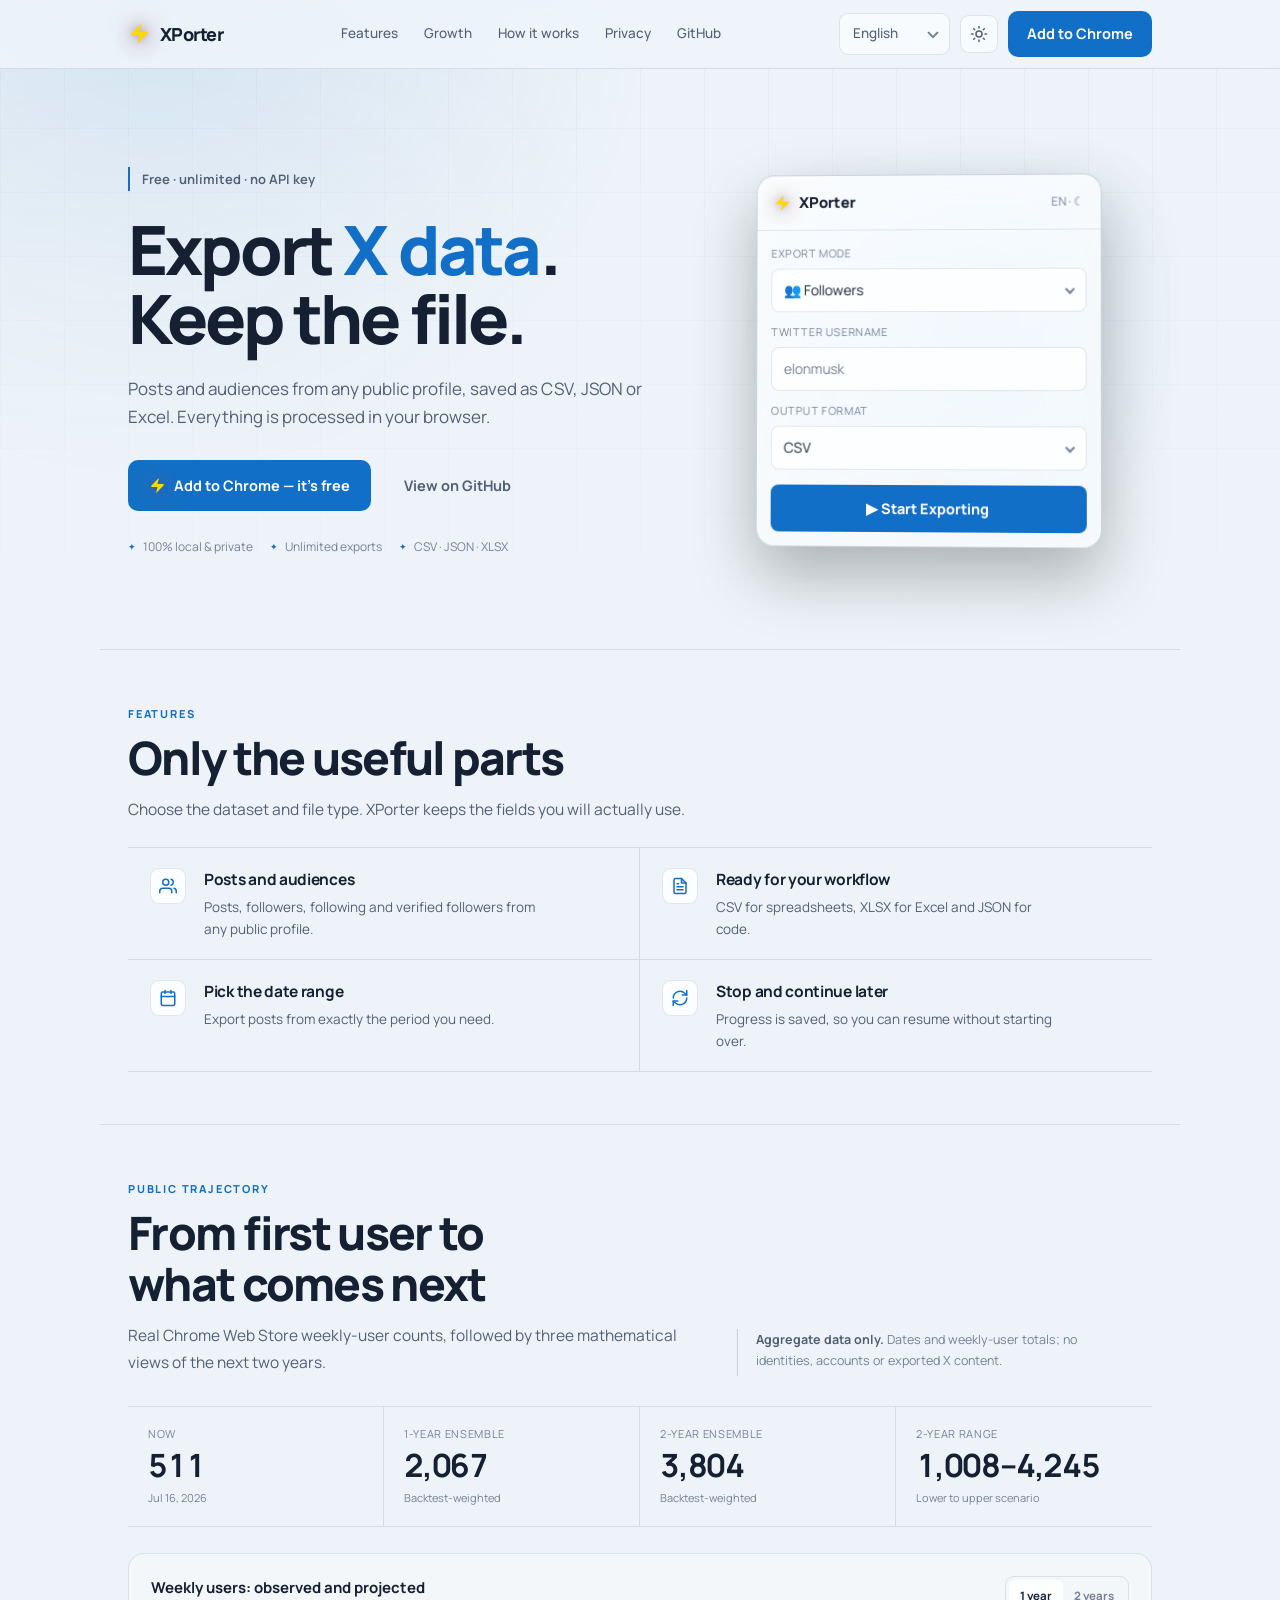
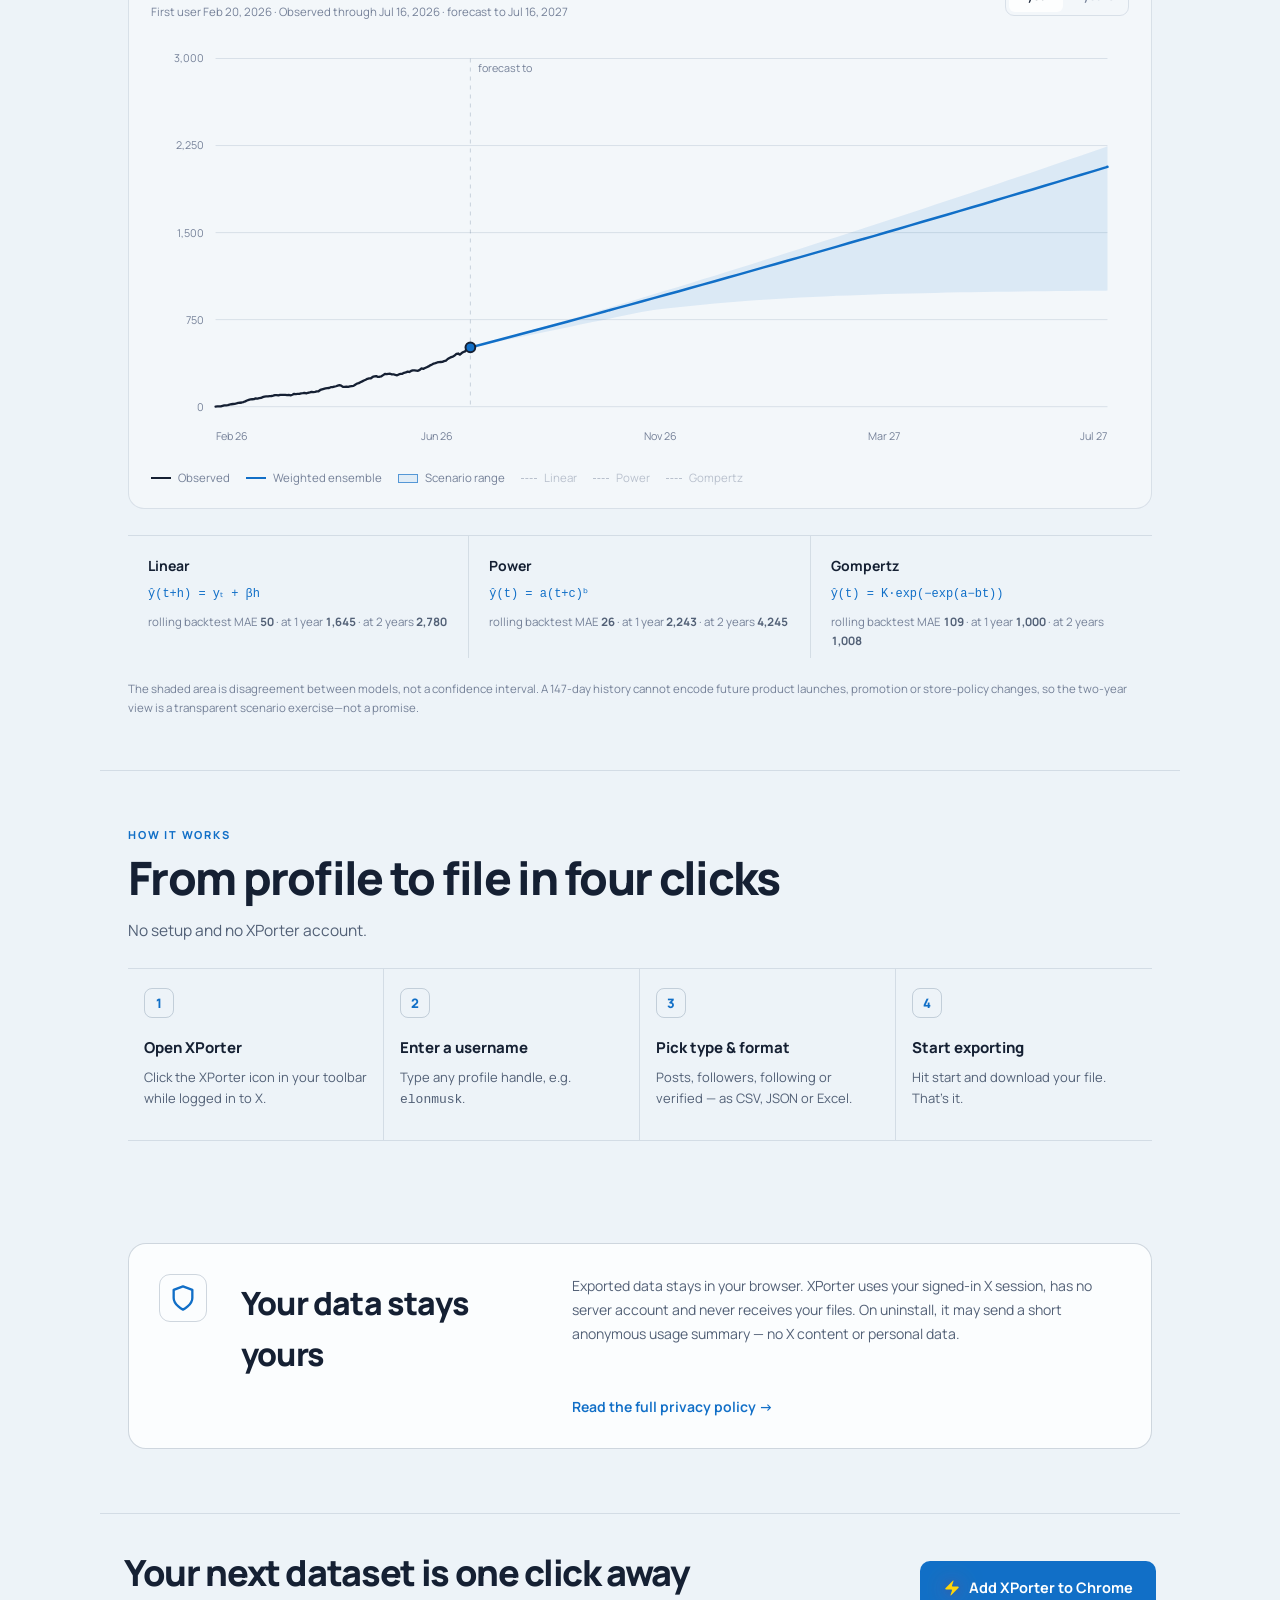
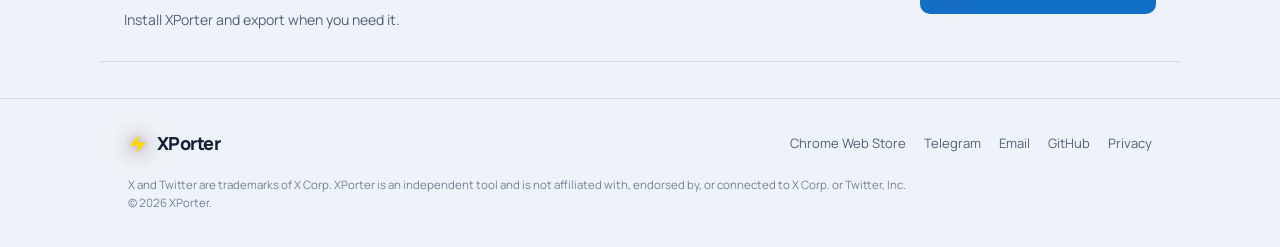
==== commit 046c10b6: "Add public user growth forecast" ====
--- a/docs/index.html
+++ b/docs/index.html
@@ -446,6 +446,60 @@
     .fcard h3 { margin: 0 0 5px; font-size: 15.5px; font-weight: 700; }
     .fcard p { max-width: 44ch; font-size: 13.5px; line-height: 1.6; }
 
+    /* ---------- public growth trajectory ---------- */
+    #growth { border-top: 1px solid var(--glass-border); scroll-margin-top: 68px; }
+    .growth-intro { display: grid; grid-template-columns: minmax(0, 1.15fr) minmax(280px, .85fr); gap: 48px; align-items: end; }
+    .growth-intro .section-head { margin-bottom: 0; }
+    .growth-disclosure { max-width: 46ch; padding: 0 0 5px 18px; border-left: 1px solid var(--glass-border-strong); color: var(--text-muted); font-size: 12.5px; line-height: 1.7; }
+    .growth-disclosure strong { color: var(--text-secondary); font-weight: 700; }
+    .growth-kpis { display: grid; grid-template-columns: repeat(4, 1fr); margin-top: 30px; border-top: 1px solid var(--glass-border); border-bottom: 1px solid var(--glass-border); }
+    .growth-kpi { min-width: 0; padding: 18px 20px 20px; border-right: 1px solid var(--glass-border); }
+    .growth-kpi:last-child { border-right: 0; }
+    .growth-kpi span { display: block; color: var(--text-muted); font-size: 11px; letter-spacing: .06em; text-transform: uppercase; }
+    .growth-kpi strong { display: block; margin-top: 5px; font-size: clamp(23px, 3vw, 32px); line-height: 1.1; letter-spacing: -1.2px; font-variant-numeric: tabular-nums; }
+    .growth-kpi small { display: block; margin-top: 7px; color: var(--text-muted); font-size: 11px; line-height: 1.45; }
+    .growth-panel { margin-top: 26px; padding: 22px 22px 18px; border: 1px solid var(--glass-border); border-radius: 16px; background: rgba(255,255,255,.018); }
+    :root[data-theme="light"] .growth-panel { background: rgba(255,255,255,.34); }
+    .growth-toolbar { display: flex; align-items: flex-start; justify-content: space-between; gap: 20px; margin-bottom: 16px; }
+    .growth-toolbar h3 { font-size: 15px; font-weight: 700; }
+    .growth-toolbar p { margin-top: 3px; color: var(--text-muted); font-size: 11.5px; }
+    .horizon-switch { display: inline-flex; flex: none; padding: 3px; border: 1px solid var(--glass-border); border-radius: 9px; }
+    .horizon-switch button, .model-toggle { appearance: none; border: 0; color: var(--text-muted); background: transparent; font: inherit; cursor: pointer; transition: color .2s, background .2s, transform .1s; }
+    .horizon-switch button { padding: 7px 11px; border-radius: 6px; font-size: 11.5px; font-weight: 700; }
+    .horizon-switch button[aria-pressed="true"] { color: var(--text-primary); background: var(--glass-bg-2); }
+    .horizon-switch button:active, .model-toggle:active { transform: scale(.97); }
+    .growth-chart-wrap { position: relative; min-height: 360px; }
+    #growthChart { display: block; width: 100%; height: auto; overflow: visible; }
+    .chart-grid { stroke: var(--glass-border); stroke-width: 1; vector-effect: non-scaling-stroke; }
+    .chart-axis-label { fill: var(--text-muted); font: 11px "Manrope", sans-serif; }
+    .chart-history, .chart-ensemble, .chart-model { fill: none; vector-effect: non-scaling-stroke; stroke-linecap: round; stroke-linejoin: round; }
+    .chart-history { stroke: var(--text-primary); stroke-width: 2.3; }
+    .chart-ensemble { stroke: var(--accent); stroke-width: 2.5; }
+    .chart-model { stroke: var(--text-secondary); stroke-width: 1.35; opacity: .58; }
+    .chart-model[data-model="power"] { stroke-dasharray: 7 5; }
+    .chart-model[data-model="gompertz"] { stroke-dasharray: 2 5; }
+    .chart-band { fill: var(--accent); opacity: .1; }
+    .chart-divider { stroke: var(--glass-border-strong); stroke-width: 1; stroke-dasharray: 4 5; vector-effect: non-scaling-stroke; }
+    .chart-now-dot { fill: var(--accent); stroke: var(--text-primary); stroke-width: 2; vector-effect: non-scaling-stroke; }
+    .growth-legend { display: flex; flex-wrap: wrap; gap: 7px 16px; margin-top: 8px; }
+    .legend-item, .model-toggle { display: inline-flex; align-items: center; gap: 7px; color: var(--text-muted); font-size: 11.5px; }
+    .legend-line { width: 20px; height: 2px; background: var(--text-primary); }
+    .legend-line.forecast { background: var(--accent); }
+    .legend-band { width: 20px; height: 9px; background: var(--accent-glow); border: 1px solid var(--accent); opacity: .7; }
+    .model-toggle { padding: 3px 0; }
+    .model-toggle::before { content: ""; width: 16px; height: 0; border-top: 1px dashed var(--text-muted); }
+    .model-toggle[aria-pressed="true"] { color: var(--text-primary); }
+    .model-toggle[aria-pressed="false"] { opacity: .46; }
+    .growth-methods { display: grid; grid-template-columns: repeat(3, 1fr); gap: 0; margin-top: 26px; border-top: 1px solid var(--glass-border); }
+    .growth-method { padding: 19px 20px 7px; border-right: 1px solid var(--glass-border); }
+    .growth-method:last-child { border-right: 0; }
+    .growth-method h3 { font-size: 14px; font-weight: 700; }
+    .growth-formula { margin: 7px 0 9px; color: var(--accent); font-family: ui-monospace, SFMono-Regular, Menlo, monospace; font-size: 12px; white-space: nowrap; }
+    .growth-method p { color: var(--text-muted); font-size: 11.5px; line-height: 1.65; }
+    .growth-method strong { color: var(--text-secondary); font-variant-numeric: tabular-nums; }
+    .growth-note { margin: 22px 0 0; color: var(--text-muted); font-size: 11.5px; line-height: 1.65; }
+    .growth-error { display: none; padding: 38px 20px; color: var(--text-secondary); text-align: center; }
+
     #how { border-top: 1px solid var(--glass-border); }
     .steps { gap: 0; border-top: 1px solid var(--glass-border); }
     .step { min-height: 172px; padding: 19px 16px 21px; border: 0; border-right: 1px solid var(--glass-border); border-bottom: 1px solid var(--glass-border); border-radius: 0; background: transparent; box-shadow: none; }
@@ -482,6 +536,13 @@
       .privacy-box { grid-template-columns: 56px 1fr; }
       .privacy-box p { grid-column: 1 / -1; }
       .privacy-box p:last-child { grid-column: 1 / -1; margin-top: -12px; }
+      .growth-intro { grid-template-columns: 1fr; gap: 18px; }
+      .growth-kpis { grid-template-columns: 1fr 1fr; }
+      .growth-kpi:nth-child(2) { border-right: 0; }
+      .growth-kpi:nth-child(-n+2) { border-bottom: 1px solid var(--glass-border); }
+      .growth-methods { grid-template-columns: 1fr; }
+      .growth-method { border-right: 0; border-bottom: 1px solid var(--glass-border); padding-bottom: 17px; }
+      .growth-method:last-child { border-bottom: 0; }
     }
     @media (max-width: 720px) {
       .wrap { padding-left: 20px; padding-right: 20px; }
@@ -495,6 +556,11 @@
       .bento { grid-template-columns: 1fr; }
       .fcard:nth-child(odd) { border-right: 0; }
       .fcard { min-height: 0; padding: 17px 12px; }
+      .growth-panel { padding: 18px 12px 14px; }
+      .growth-toolbar { align-items: stretch; flex-direction: column; gap: 12px; }
+      .horizon-switch { align-self: flex-start; }
+      .growth-chart-wrap { min-height: 300px; overflow-x: auto; }
+      #growthChart { min-width: 680px; }
       .steps { grid-template-columns: 1fr 1fr; }
       .step:nth-child(2) { border-right: 0; }
       .final { grid-template-columns: 1fr; }
@@ -541,6 +607,7 @@
       </a>
       <div class="nav-links">
         <a class="minor" href="#features" data-i18n="nav_features">Features</a>
+        <a class="minor" href="#growth" data-i18n="nav_growth">Growth</a>
         <a class="minor" href="#how" data-i18n="nav_how">How it works</a>
         <a class="minor" href="#privacy" data-i18n="nav_privacy">Privacy</a>
         <a class="minor" href="https://github.com/Lemelson" target="_blank" rel="noopener">GitHub</a>
@@ -625,6 +692,56 @@
       </div>
 
     </div>
+  </section>
+
+  <!-- PUBLIC GROWTH TRAJECTORY -->
+  <section id="growth" class="wrap">
+    <div class="growth-intro">
+      <div class="section-head reveal">
+        <span class="eyebrow" data-i18n="growth_eyebrow">Public trajectory</span>
+        <h2 data-i18n="growth_head">From first user to what comes next</h2>
+        <p data-i18n="growth_sub">Real Chrome Web Store weekly-user counts, followed by three mathematical views of the next two years.</p>
+      </div>
+      <p class="growth-disclosure reveal" data-i18n-html="growth_disclosure"><strong>Aggregate data only.</strong> Dates and weekly-user totals; no identities, accounts or exported X content.</p>
+    </div>
+
+    <div class="growth-kpis reveal" aria-live="polite">
+      <div class="growth-kpi"><span data-i18n="growth_now">Now</span><strong id="growthNow">—</strong><small id="growthNowDate">—</small></div>
+      <div class="growth-kpi"><span data-i18n="growth_year">1-year ensemble</span><strong id="growthYear">—</strong><small data-i18n="growth_weighted">Backtest-weighted</small></div>
+      <div class="growth-kpi"><span data-i18n="growth_two_year">2-year ensemble</span><strong id="growthTwoYear">—</strong><small data-i18n="growth_weighted">Backtest-weighted</small></div>
+      <div class="growth-kpi"><span data-i18n="growth_range">2-year range</span><strong id="growthRange">—</strong><small data-i18n="growth_scenarios">Lower to upper scenario</small></div>
+    </div>
+
+    <div class="growth-panel reveal">
+      <div class="growth-toolbar">
+        <div>
+          <h3 data-i18n="growth_chart_title">Weekly users: observed and projected</h3>
+          <p id="growthChartMeta">Loading Chrome Web Store history…</p>
+        </div>
+        <div class="horizon-switch" aria-label="Forecast horizon">
+          <button type="button" data-horizon="365" aria-pressed="true" data-i18n="growth_1y">1 year</button>
+          <button type="button" data-horizon="730" aria-pressed="false" data-i18n="growth_2y">2 years</button>
+        </div>
+      </div>
+      <div class="growth-chart-wrap">
+        <svg id="growthChart" viewBox="0 0 1000 430" role="img" aria-labelledby="growthChartTitle growthChartDesc">
+          <title id="growthChartTitle">XPorter weekly users and forecast</title>
+          <desc id="growthChartDesc">Historical Chrome Web Store weekly-user counts and a scenario forecast.</desc>
+        </svg>
+        <p class="growth-error" id="growthError" data-i18n="growth_error">The growth data could not be loaded.</p>
+      </div>
+      <div class="growth-legend">
+        <span class="legend-item"><span class="legend-line"></span><span data-i18n="growth_actual">Observed</span></span>
+        <span class="legend-item"><span class="legend-line forecast"></span><span data-i18n="growth_ensemble">Weighted ensemble</span></span>
+        <span class="legend-item"><span class="legend-band"></span><span data-i18n="growth_band">Scenario range</span></span>
+        <button class="model-toggle" type="button" data-model="linear" aria-pressed="false" data-i18n="growth_linear">Linear</button>
+        <button class="model-toggle" type="button" data-model="power" aria-pressed="false" data-i18n="growth_power">Power</button>
+        <button class="model-toggle" type="button" data-model="gompertz" aria-pressed="false" data-i18n="growth_gompertz">Gompertz</button>
+      </div>
+    </div>
+
+    <div class="growth-methods reveal" id="growthMethods" aria-label="Forecast methods"></div>
+    <p class="growth-note reveal" data-i18n="growth_note">The shaded area is disagreement between models, not a confidence interval. A 147-day history cannot encode future product launches, promotion or store-policy changes, so the two-year view is a transparent scenario exercise—not a promise.</p>
   </section>
 
   <!-- HOW IT WORKS -->
@@ -788,6 +905,7 @@
     };
 
     Object.assign(I18N.en, {
+      nav_growth: "Growth",
       hero_pill: "Free · unlimited · no API key",
       hero_h1: 'Export <span class="grad">X data</span>.<br>Keep the file.',
       hero_lead: "Posts and audiences from any public profile, saved as CSV, JSON or Excel. Everything is processed in your browser.",
@@ -800,6 +918,33 @@
       f_dates_d: "Export posts from exactly the period you need.",
       f_resume_t: "Stop and continue later",
       f_resume_d: "Progress is saved, so you can resume without starting over.",
+      growth_eyebrow: "Public trajectory",
+      growth_head: "From first user to what comes next",
+      growth_sub: "Real Chrome Web Store weekly-user counts, followed by three mathematical views of the next two years.",
+      growth_disclosure: "<strong>Aggregate data only.</strong> Dates and weekly-user totals; no identities, accounts or exported X content.",
+      growth_now: "Now",
+      growth_year: "1-year ensemble",
+      growth_two_year: "2-year ensemble",
+      growth_range: "2-year range",
+      growth_weighted: "Backtest-weighted",
+      growth_scenarios: "Lower to upper scenario",
+      growth_chart_title: "Weekly users: observed and projected",
+      growth_1y: "1 year",
+      growth_2y: "2 years",
+      growth_actual: "Observed",
+      growth_ensemble: "Weighted ensemble",
+      growth_band: "Scenario range",
+      growth_linear: "Linear",
+      growth_power: "Power",
+      growth_gompertz: "Gompertz",
+      growth_note: "The shaded area is disagreement between models, not a confidence interval. A 147-day history cannot encode future product launches, promotion or store-policy changes, so the two-year view is a transparent scenario exercise—not a promise.",
+      growth_error: "The growth data could not be loaded.",
+      growth_through: "Observed through",
+      growth_forecast_to: "forecast to",
+      growth_first_user: "First user",
+      growth_backtest: "rolling backtest MAE",
+      growth_users_1y: "at 1 year",
+      growth_users_2y: "at 2 years",
       how_head: "From profile to file in four clicks",
       how_sub: "No setup and no XPorter account.",
       priv_d: "Exported data stays in your browser. XPorter uses your signed-in X session, has no server account and never receives your files. On uninstall, it may send a short anonymous usage summary — no X content or personal data.",
@@ -808,6 +953,7 @@
     });
 
     Object.assign(I18N.ru, {
+      nav_growth: "Рост",
       hero_pill: "Бесплатно · без лимитов · без API-ключа",
       hero_h1: 'Данные из X —<br><span class="grad">в твоём файле.</span>',
       hero_lead: "Посты и аудитория любого публичного профиля — в CSV, JSON или Excel. Всё обрабатывается в твоём браузере.",
@@ -821,6 +967,33 @@
       f_dates_d: "Выгружай посты ровно за те даты, которые нужны.",
       f_resume_t: "Остановись и продолжи позже",
       f_resume_d: "Прогресс сохраняется — начинать заново не придётся.",
+      growth_eyebrow: "Открытая траектория",
+      growth_head: "От первого пользователя — к тому, что дальше",
+      growth_sub: "Реальные данные Chrome Web Store по weekly users и три математических сценария на следующие два года.",
+      growth_disclosure: "<strong>Только агрегированные данные.</strong> Даты и число weekly users — без личностей, аккаунтов и экспортированного контента X.",
+      growth_now: "Сейчас",
+      growth_year: "Ансамбль через год",
+      growth_two_year: "Ансамбль через 2 года",
+      growth_range: "Диапазон через 2 года",
+      growth_weighted: "Вес по бэктесту",
+      growth_scenarios: "От нижнего до верхнего сценария",
+      growth_chart_title: "Weekly users: факт и прогноз",
+      growth_1y: "1 год",
+      growth_2y: "2 года",
+      growth_actual: "Факт",
+      growth_ensemble: "Взвешенный ансамбль",
+      growth_band: "Диапазон сценариев",
+      growth_linear: "Линейная",
+      growth_power: "Степенная",
+      growth_gompertz: "Гомпертц",
+      growth_note: "Заливка показывает расхождение моделей, а не доверительный интервал. История длиной 147 дней не знает о будущих релизах, продвижении и правилах магазина, поэтому прогноз на два года — прозрачный сценарный расчёт, а не обещание.",
+      growth_error: "Не удалось загрузить данные о росте.",
+      growth_through: "Факт до",
+      growth_forecast_to: "прогноз до",
+      growth_first_user: "Первый пользователь",
+      growth_backtest: "MAE скользящего бэктеста",
+      growth_users_1y: "через 1 год",
+      growth_users_2y: "через 2 года",
       how_head: "От профиля до файла — четыре клика",
       how_sub: "Без настройки и отдельного аккаунта XPorter.",
       priv_d: "Экспортированные данные остаются в браузере. XPorter использует твою активную сессию X, не требует серверного аккаунта и не получает твои файлы. При удалении может отправиться короткая анонимная статистика — без контента X и персональных данных.",
@@ -857,8 +1030,126 @@
       var o = document.createElement("option"); o.value = code; o.textContent = LANG_NAMES[code] || code;
       if (code === lang) o.selected = true; langSelect.appendChild(o);
     });
-    langSelect.addEventListener("change", function (e) { lang = e.target.value; try { localStorage.setItem("xporter_lang", lang); } catch (err) {} applyI18n(); });
+    langSelect.addEventListener("change", function (e) { lang = e.target.value; try { localStorage.setItem("xporter_lang", lang); } catch (err) {} applyI18n(); if (growthData) renderGrowth(); });
     applyI18n();
+
+    /* ---------------- public growth chart ---------------- */
+    var growthData = null;
+    var growthHorizon = 365;
+    var visibleGrowthModels = { linear: false, power: false, gompertz: false };
+    var SVG_NS = "http://www.w3.org/2000/svg";
+
+    function growthLocale() { return lang.replace("_", "-"); }
+    function formatGrowthNumber(value) { return new Intl.NumberFormat(growthLocale(), { maximumFractionDigits: 0 }).format(value); }
+    function formatGrowthDate(value, short) {
+      return new Intl.DateTimeFormat(growthLocale(), short ? { month: "short", year: "2-digit", timeZone: "UTC" } : { day: "numeric", month: "short", year: "numeric", timeZone: "UTC" }).format(new Date(value + "T00:00:00Z"));
+    }
+    function dayOffsetIso(iso, days) {
+      var date = new Date(iso + "T00:00:00Z"); date.setUTCDate(date.getUTCDate() + days); return date.toISOString().slice(0, 10);
+    }
+    function svgNode(name, attributes, text) {
+      var node = document.createElementNS(SVG_NS, name);
+      Object.keys(attributes || {}).forEach(function (key) { node.setAttribute(key, attributes[key]); });
+      if (text != null) node.textContent = text;
+      return node;
+    }
+    function chartPath(points, xScale, yScale, field) {
+      return points.map(function (point, index) { return (index ? "L" : "M") + xScale(point.date).toFixed(2) + " " + yScale(field(point)).toFixed(2); }).join(" ");
+    }
+    function niceGrowthMax(value) {
+      var magnitude = Math.pow(10, Math.floor(Math.log10(Math.max(value, 1))));
+      var normalized = value / magnitude;
+      var step = normalized <= 2 ? .5 : normalized <= 5 ? 1 : 2;
+      return Math.ceil(normalized / step) * step * magnitude;
+    }
+    function forecastAt(days) {
+      var target = dayOffsetIso(growthData.dataThrough, days);
+      return growthData.forecast.find(function (point) { return point.date === target; });
+    }
+    function renderGrowthMethods() {
+      var holder = document.getElementById("growthMethods");
+      holder.textContent = "";
+      growthData.models.forEach(function (model) {
+        var article = document.createElement("article"); article.className = "growth-method";
+        var title = document.createElement("h3"); title.textContent = t("growth_" + model.key);
+        var formula = document.createElement("div"); formula.className = "growth-formula"; formula.textContent = model.formula;
+        var detail = document.createElement("p");
+        detail.append(t("growth_backtest") + " ");
+        var mae = document.createElement("strong"); mae.textContent = formatGrowthNumber(model.backtestMae); detail.append(mae);
+        detail.append(" · " + t("growth_users_1y") + " ");
+        var one = document.createElement("strong"); one.textContent = formatGrowthNumber(model.usersAtOneYear); detail.append(one);
+        detail.append(" · " + t("growth_users_2y") + " ");
+        var two = document.createElement("strong"); two.textContent = formatGrowthNumber(model.usersAtTwoYears); detail.append(two);
+        article.append(title, formula, detail); holder.appendChild(article);
+      });
+    }
+    function renderGrowthChart() {
+      var svg = document.getElementById("growthChart");
+      svg.textContent = "";
+      svg.appendChild(svgNode("title", { id: "growthChartTitle" }, t("growth_chart_title")));
+      svg.appendChild(svgNode("desc", { id: "growthChartDesc" }, t("growth_actual") + " + " + t("growth_ensemble") + " + " + t("growth_band")));
+      var width = 1000, height = 430, left = 66, right = 22, top = 22, bottom = 52;
+      var plotWidth = width - left - right, plotHeight = height - top - bottom;
+      var history = growthData.history;
+      var endIso = dayOffsetIso(growthData.dataThrough, growthHorizon);
+      var forecast = growthData.forecast.filter(function (point) { return point.date <= endIso; });
+      var startMs = Date.parse(history[0].date + "T00:00:00Z"), endMs = Date.parse(endIso + "T00:00:00Z");
+      var maxY = niceGrowthMax(Math.max.apply(null, forecast.map(function (point) { return point.upper; })) * 1.05);
+      var xScale = function (iso) { return left + (Date.parse(iso + "T00:00:00Z") - startMs) / (endMs - startMs) * plotWidth; };
+      var yScale = function (value) { return top + plotHeight - value / maxY * plotHeight; };
+
+      for (var gridIndex = 0; gridIndex <= 4; gridIndex += 1) {
+        var value = maxY * gridIndex / 4, y = yScale(value);
+        svg.appendChild(svgNode("line", { x1: left, y1: y, x2: width - right, y2: y, class: "chart-grid" }));
+        svg.appendChild(svgNode("text", { x: left - 12, y: y + 4, "text-anchor": "end", class: "chart-axis-label" }, formatGrowthNumber(value)));
+      }
+      for (var tickIndex = 0; tickIndex <= 4; tickIndex += 1) {
+        var tickDate = new Date(startMs + (endMs - startMs) * tickIndex / 4).toISOString().slice(0, 10);
+        svg.appendChild(svgNode("text", { x: xScale(tickDate), y: height - 18, "text-anchor": tickIndex === 0 ? "start" : tickIndex === 4 ? "end" : "middle", class: "chart-axis-label" }, formatGrowthDate(tickDate, true)));
+      }
+
+      var upperPath = forecast.map(function (point, index) { return (index ? "L" : "M") + xScale(point.date).toFixed(2) + " " + yScale(point.upper).toFixed(2); }).join(" ");
+      var lowerPath = forecast.slice().reverse().map(function (point) { return "L" + xScale(point.date).toFixed(2) + " " + yScale(point.lower).toFixed(2); }).join(" ");
+      svg.appendChild(svgNode("path", { d: upperPath + " " + lowerPath + " Z", class: "chart-band" }));
+      var dividerX = xScale(growthData.dataThrough);
+      svg.appendChild(svgNode("line", { x1: dividerX, y1: top, x2: dividerX, y2: top + plotHeight, class: "chart-divider" }));
+      svg.appendChild(svgNode("text", { x: dividerX + 8, y: top + 14, class: "chart-axis-label" }, t("growth_forecast_to")));
+      svg.appendChild(svgNode("path", { d: chartPath(history, xScale, yScale, function (point) { return point.value; }), class: "chart-history" }));
+      svg.appendChild(svgNode("path", { d: chartPath(forecast, xScale, yScale, function (point) { return point.ensemble; }), class: "chart-ensemble" }));
+      Object.keys(visibleGrowthModels).forEach(function (key) {
+        if (!visibleGrowthModels[key]) return;
+        svg.appendChild(svgNode("path", { d: chartPath(forecast, xScale, yScale, function (point) { return point.models[key]; }), class: "chart-model", "data-model": key }));
+      });
+      svg.appendChild(svgNode("circle", { cx: dividerX, cy: yScale(growthData.latestUsers), r: 5, class: "chart-now-dot" }));
+    }
+    function renderGrowth() {
+      if (!growthData) return;
+      var oneYear = forecastAt(365), twoYears = forecastAt(730);
+      document.getElementById("growthNow").textContent = formatGrowthNumber(growthData.latestUsers);
+      document.getElementById("growthNowDate").textContent = formatGrowthDate(growthData.dataThrough, false);
+      document.getElementById("growthYear").textContent = formatGrowthNumber(oneYear.ensemble);
+      document.getElementById("growthTwoYear").textContent = formatGrowthNumber(twoYears.ensemble);
+      document.getElementById("growthRange").textContent = formatGrowthNumber(twoYears.lower) + "–" + formatGrowthNumber(twoYears.upper);
+      document.getElementById("growthChartMeta").textContent = t("growth_first_user") + " " + formatGrowthDate(growthData.firstUserDate, false) + " · " + t("growth_through") + " " + formatGrowthDate(growthData.dataThrough, false) + " · " + t("growth_forecast_to") + " " + formatGrowthDate(dayOffsetIso(growthData.dataThrough, growthHorizon), false);
+      renderGrowthMethods(); renderGrowthChart();
+    }
+    document.querySelectorAll("[data-horizon]").forEach(function (button) {
+      button.addEventListener("click", function () {
+        growthHorizon = Number(button.getAttribute("data-horizon"));
+        document.querySelectorAll("[data-horizon]").forEach(function (candidate) { candidate.setAttribute("aria-pressed", String(candidate === button)); });
+        renderGrowth();
+      });
+    });
+    document.querySelectorAll(".model-toggle").forEach(function (button) {
+      button.addEventListener("click", function () {
+        var key = button.getAttribute("data-model"); visibleGrowthModels[key] = !visibleGrowthModels[key];
+        button.setAttribute("aria-pressed", String(visibleGrowthModels[key])); renderGrowthChart();
+      });
+    });
+    fetch("assets/growth-forecast.json")
+      .then(function (response) { if (!response.ok) throw new Error("HTTP " + response.status); return response.json(); })
+      .then(function (data) { growthData = data; renderGrowth(); })
+      .catch(function () { document.getElementById("growthChart").style.display = "none"; document.getElementById("growthError").style.display = "block"; });
 
     /* ---------------- scroll reveal ---------------- */
     if ("IntersectionObserver" in window) {
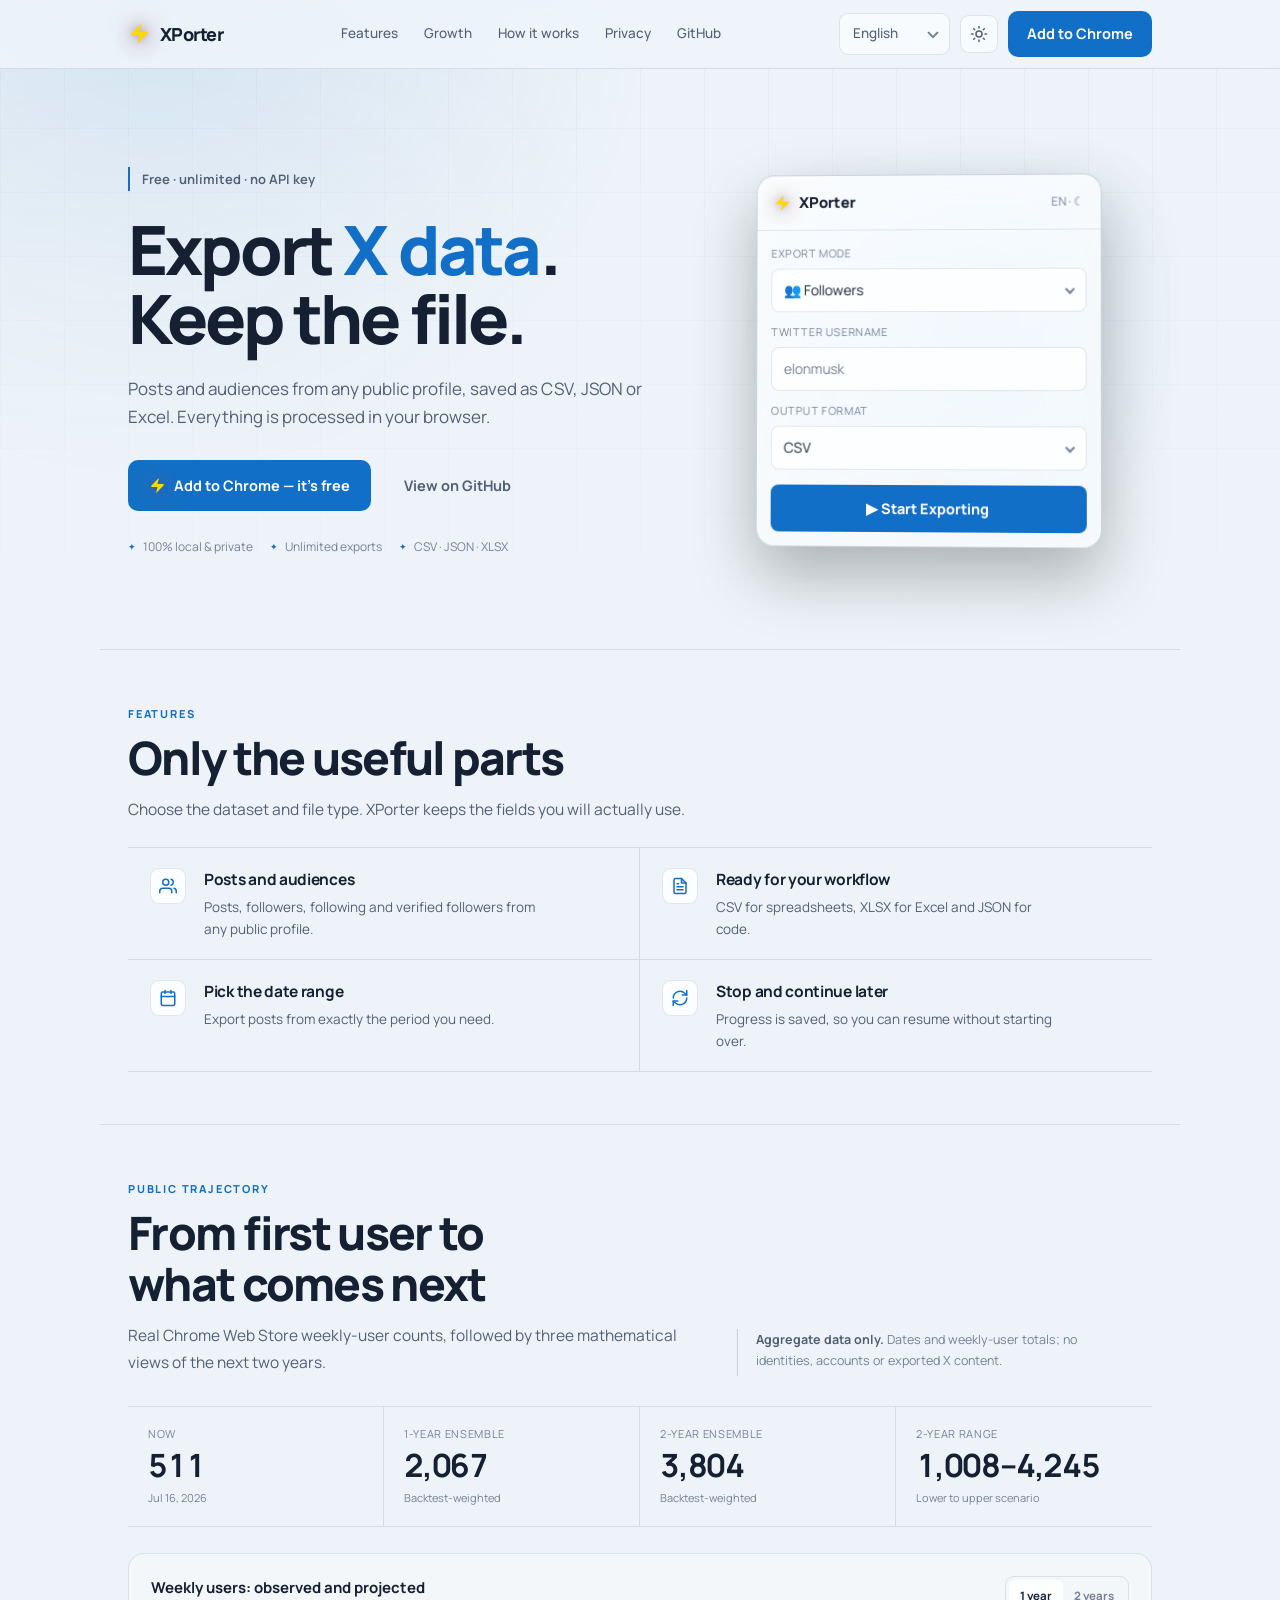
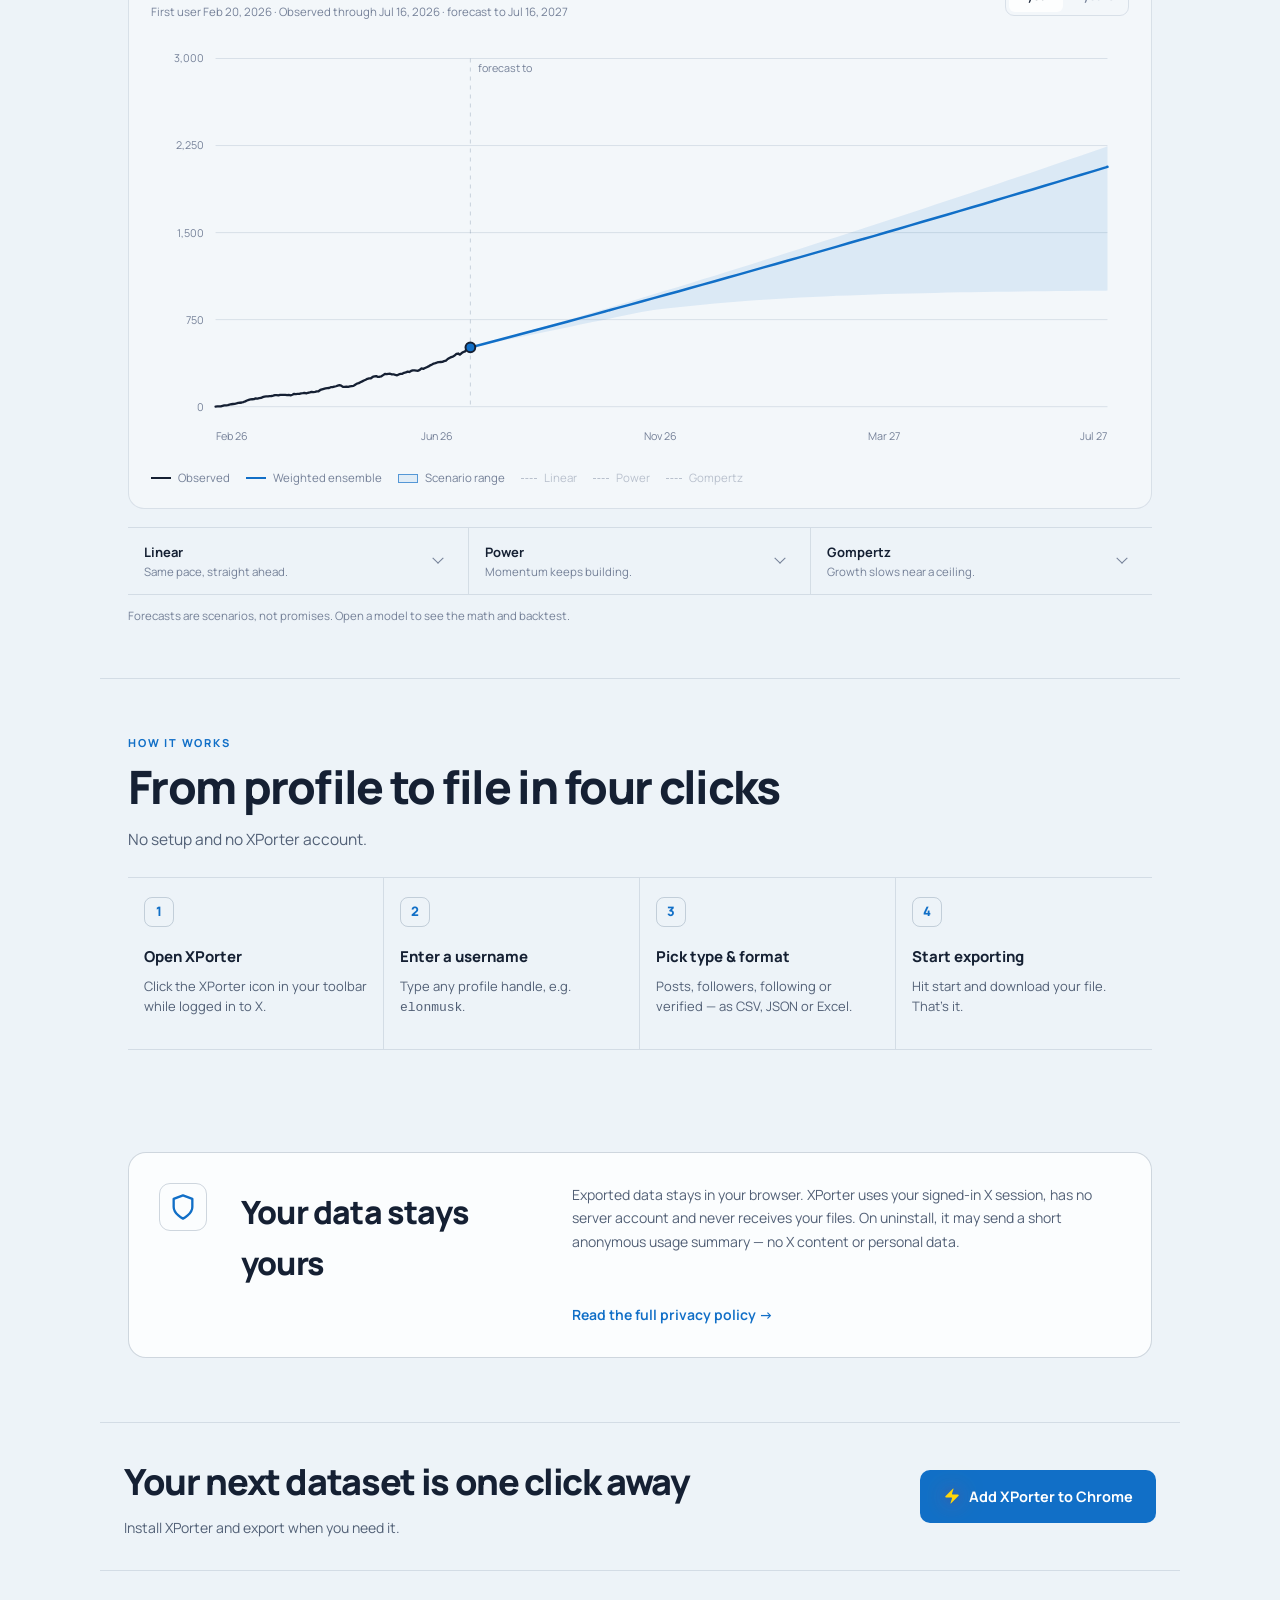
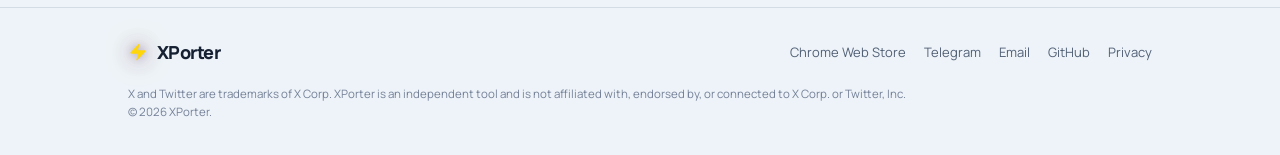
==== commit 838f4b02: "Make forecast model details compact" ====
--- a/docs/index.html
+++ b/docs/index.html
@@ -490,14 +490,23 @@
     .model-toggle::before { content: ""; width: 16px; height: 0; border-top: 1px dashed var(--text-muted); }
     .model-toggle[aria-pressed="true"] { color: var(--text-primary); }
     .model-toggle[aria-pressed="false"] { opacity: .46; }
-    .growth-methods { display: grid; grid-template-columns: repeat(3, 1fr); gap: 0; margin-top: 26px; border-top: 1px solid var(--glass-border); }
-    .growth-method { padding: 19px 20px 7px; border-right: 1px solid var(--glass-border); }
+    .growth-methods { display: grid; grid-template-columns: repeat(3, 1fr); align-items: start; gap: 0; margin-top: 18px; border-top: 1px solid var(--glass-border); border-bottom: 1px solid var(--glass-border); }
+    .growth-method { min-width: 0; border-right: 1px solid var(--glass-border); }
     .growth-method:last-child { border-right: 0; }
-    .growth-method h3 { font-size: 14px; font-weight: 700; }
-    .growth-formula { margin: 7px 0 9px; color: var(--accent); font-family: ui-monospace, SFMono-Regular, Menlo, monospace; font-size: 12px; white-space: nowrap; }
-    .growth-method p { color: var(--text-muted); font-size: 11.5px; line-height: 1.65; }
+    .growth-method summary { display: grid; grid-template-columns: minmax(0, 1fr) 18px; align-items: center; gap: 12px; min-height: 66px; padding: 12px 16px; list-style: none; cursor: pointer; transition: background .2s; }
+    .growth-method summary::-webkit-details-marker { display: none; }
+    .growth-method summary:hover { background: var(--glass-bg); }
+    .growth-method h3 { font-size: 13px; font-weight: 700; }
+    .growth-method-simple { margin-top: 2px; overflow: hidden; color: var(--text-muted); font-size: 11.5px; line-height: 1.45; text-overflow: ellipsis; white-space: nowrap; }
+    .growth-method-chevron { width: 8px; height: 8px; border-right: 1.5px solid var(--text-muted); border-bottom: 1.5px solid var(--text-muted); transform: rotate(45deg) translate(-2px, -2px); transition: transform .2s, border-color .2s; }
+    .growth-method[open] .growth-method-chevron { border-color: var(--accent); transform: rotate(225deg) translate(-1px, -1px); }
+    .growth-method-detail { padding: 13px 16px 16px; border-top: 1px solid var(--glass-border); animation: method-in .2s ease-out both; }
+    @keyframes method-in { from { opacity: 0; transform: translateY(-4px); } to { opacity: 1; transform: none; } }
+    .growth-formula { margin: 0 0 9px; overflow-x: auto; color: var(--accent); font-family: ui-monospace, SFMono-Regular, Menlo, monospace; font-size: 11.5px; white-space: nowrap; }
+    .growth-method-detail p { color: var(--text-muted); font-size: 11.5px; line-height: 1.6; }
+    .growth-method-stats { margin-top: 8px; }
     .growth-method strong { color: var(--text-secondary); font-variant-numeric: tabular-nums; }
-    .growth-note { margin: 22px 0 0; color: var(--text-muted); font-size: 11.5px; line-height: 1.65; }
+    .growth-note { margin: 12px 0 0; color: var(--text-muted); font-size: 11.5px; line-height: 1.65; }
     .growth-error { display: none; padding: 38px 20px; color: var(--text-secondary); text-align: center; }
 
     #how { border-top: 1px solid var(--glass-border); }
@@ -541,7 +550,7 @@
       .growth-kpi:nth-child(2) { border-right: 0; }
       .growth-kpi:nth-child(-n+2) { border-bottom: 1px solid var(--glass-border); }
       .growth-methods { grid-template-columns: 1fr; }
-      .growth-method { border-right: 0; border-bottom: 1px solid var(--glass-border); padding-bottom: 17px; }
+      .growth-method { border-right: 0; border-bottom: 1px solid var(--glass-border); }
       .growth-method:last-child { border-bottom: 0; }
     }
     @media (max-width: 720px) {
@@ -741,7 +750,7 @@
     </div>
 
     <div class="growth-methods reveal" id="growthMethods" aria-label="Forecast methods"></div>
-    <p class="growth-note reveal" data-i18n="growth_note">The shaded area is disagreement between models, not a confidence interval. A 147-day history cannot encode future product launches, promotion or store-policy changes, so the two-year view is a transparent scenario exercise—not a promise.</p>
+    <p class="growth-note reveal" data-i18n="growth_note">Forecasts are scenarios, not promises. Open a model to see the math and backtest.</p>
   </section>
 
   <!-- HOW IT WORKS -->
@@ -937,7 +946,13 @@
       growth_linear: "Linear",
       growth_power: "Power",
       growth_gompertz: "Gompertz",
-      growth_note: "The shaded area is disagreement between models, not a confidence interval. A 147-day history cannot encode future product launches, promotion or store-policy changes, so the two-year view is a transparent scenario exercise—not a promise.",
+      growth_linear_simple: "Same pace, straight ahead.",
+      growth_power_simple: "Momentum keeps building.",
+      growth_gompertz_simple: "Growth slows near a ceiling.",
+      growth_linear_detail: "Adds roughly the same fitted number of users each day. A neutral baseline that cannot capture acceleration or saturation.",
+      growth_power_detail: "Lets absolute gains increase as the audience grows. It performed best in the 30, 60 and 90-day backtests.",
+      growth_gompertz_detail: "Starts fast, then flattens toward an estimated ceiling. This is the conservative saturation scenario.",
+      growth_note: "Forecasts are scenarios, not promises. Open a model to see the math and backtest.",
       growth_error: "The growth data could not be loaded.",
       growth_through: "Observed through",
       growth_forecast_to: "forecast to",
@@ -986,7 +1001,13 @@
       growth_linear: "Линейная",
       growth_power: "Степенная",
       growth_gompertz: "Гомпертц",
-      growth_note: "Заливка показывает расхождение моделей, а не доверительный интервал. История длиной 147 дней не знает о будущих релизах, продвижении и правилах магазина, поэтому прогноз на два года — прозрачный сценарный расчёт, а не обещание.",
+      growth_linear_simple: "Текущий темп продолжается.",
+      growth_power_simple: "Рост продолжает ускоряться.",
+      growth_gompertz_simple: "Рост замедляется у потолка.",
+      growth_linear_detail: "Каждый день прибавляется примерно одинаковое число пользователей. Нейтральная база, которая не учитывает ускорение или насыщение.",
+      growth_power_detail: "Абсолютный прирост увеличивается вместе с аудиторией. Эта модель лучше всех прошла бэктесты на 30, 60 и 90 дней.",
+      growth_gompertz_detail: "Сначала рост быстрый, затем постепенно выходит на предполагаемый потолок. Это консервативный сценарий насыщения.",
+      growth_note: "Это сценарии, а не обещание. Открой модель, чтобы увидеть формулу и бэктест.",
       growth_error: "Не удалось загрузить данные о росте.",
       growth_through: "Факт до",
       growth_forecast_to: "прогноз до",
@@ -1070,17 +1091,26 @@
       var holder = document.getElementById("growthMethods");
       holder.textContent = "";
       growthData.models.forEach(function (model) {
-        var article = document.createElement("article"); article.className = "growth-method";
+        var method = document.createElement("details"); method.className = "growth-method"; method.setAttribute("name", "forecast-method");
+        var summary = document.createElement("summary");
+        var copy = document.createElement("div");
         var title = document.createElement("h3"); title.textContent = t("growth_" + model.key);
+        var simple = document.createElement("p"); simple.className = "growth-method-simple"; simple.textContent = t("growth_" + model.key + "_simple");
+        copy.append(title, simple);
+        var chevron = document.createElement("span"); chevron.className = "growth-method-chevron"; chevron.setAttribute("aria-hidden", "true");
+        summary.append(copy, chevron);
+        var detailBox = document.createElement("div"); detailBox.className = "growth-method-detail";
         var formula = document.createElement("div"); formula.className = "growth-formula"; formula.textContent = model.formula;
-        var detail = document.createElement("p");
-        detail.append(t("growth_backtest") + " ");
-        var mae = document.createElement("strong"); mae.textContent = formatGrowthNumber(model.backtestMae); detail.append(mae);
-        detail.append(" · " + t("growth_users_1y") + " ");
-        var one = document.createElement("strong"); one.textContent = formatGrowthNumber(model.usersAtOneYear); detail.append(one);
-        detail.append(" · " + t("growth_users_2y") + " ");
-        var two = document.createElement("strong"); two.textContent = formatGrowthNumber(model.usersAtTwoYears); detail.append(two);
-        article.append(title, formula, detail); holder.appendChild(article);
+        var explanation = document.createElement("p"); explanation.textContent = t("growth_" + model.key + "_detail");
+        var stats = document.createElement("p"); stats.className = "growth-method-stats";
+        stats.append(t("growth_backtest") + " ");
+        var mae = document.createElement("strong"); mae.textContent = formatGrowthNumber(model.backtestMae); stats.append(mae);
+        stats.append(" · " + t("growth_users_1y") + " ");
+        var one = document.createElement("strong"); one.textContent = formatGrowthNumber(model.usersAtOneYear); stats.append(one);
+        stats.append(" · " + t("growth_users_2y") + " ");
+        var two = document.createElement("strong"); two.textContent = formatGrowthNumber(model.usersAtTwoYears); stats.append(two);
+        detailBox.append(formula, explanation, stats);
+        method.append(summary, detailBox); holder.appendChild(method);
       });
     }
     function renderGrowthChart() {
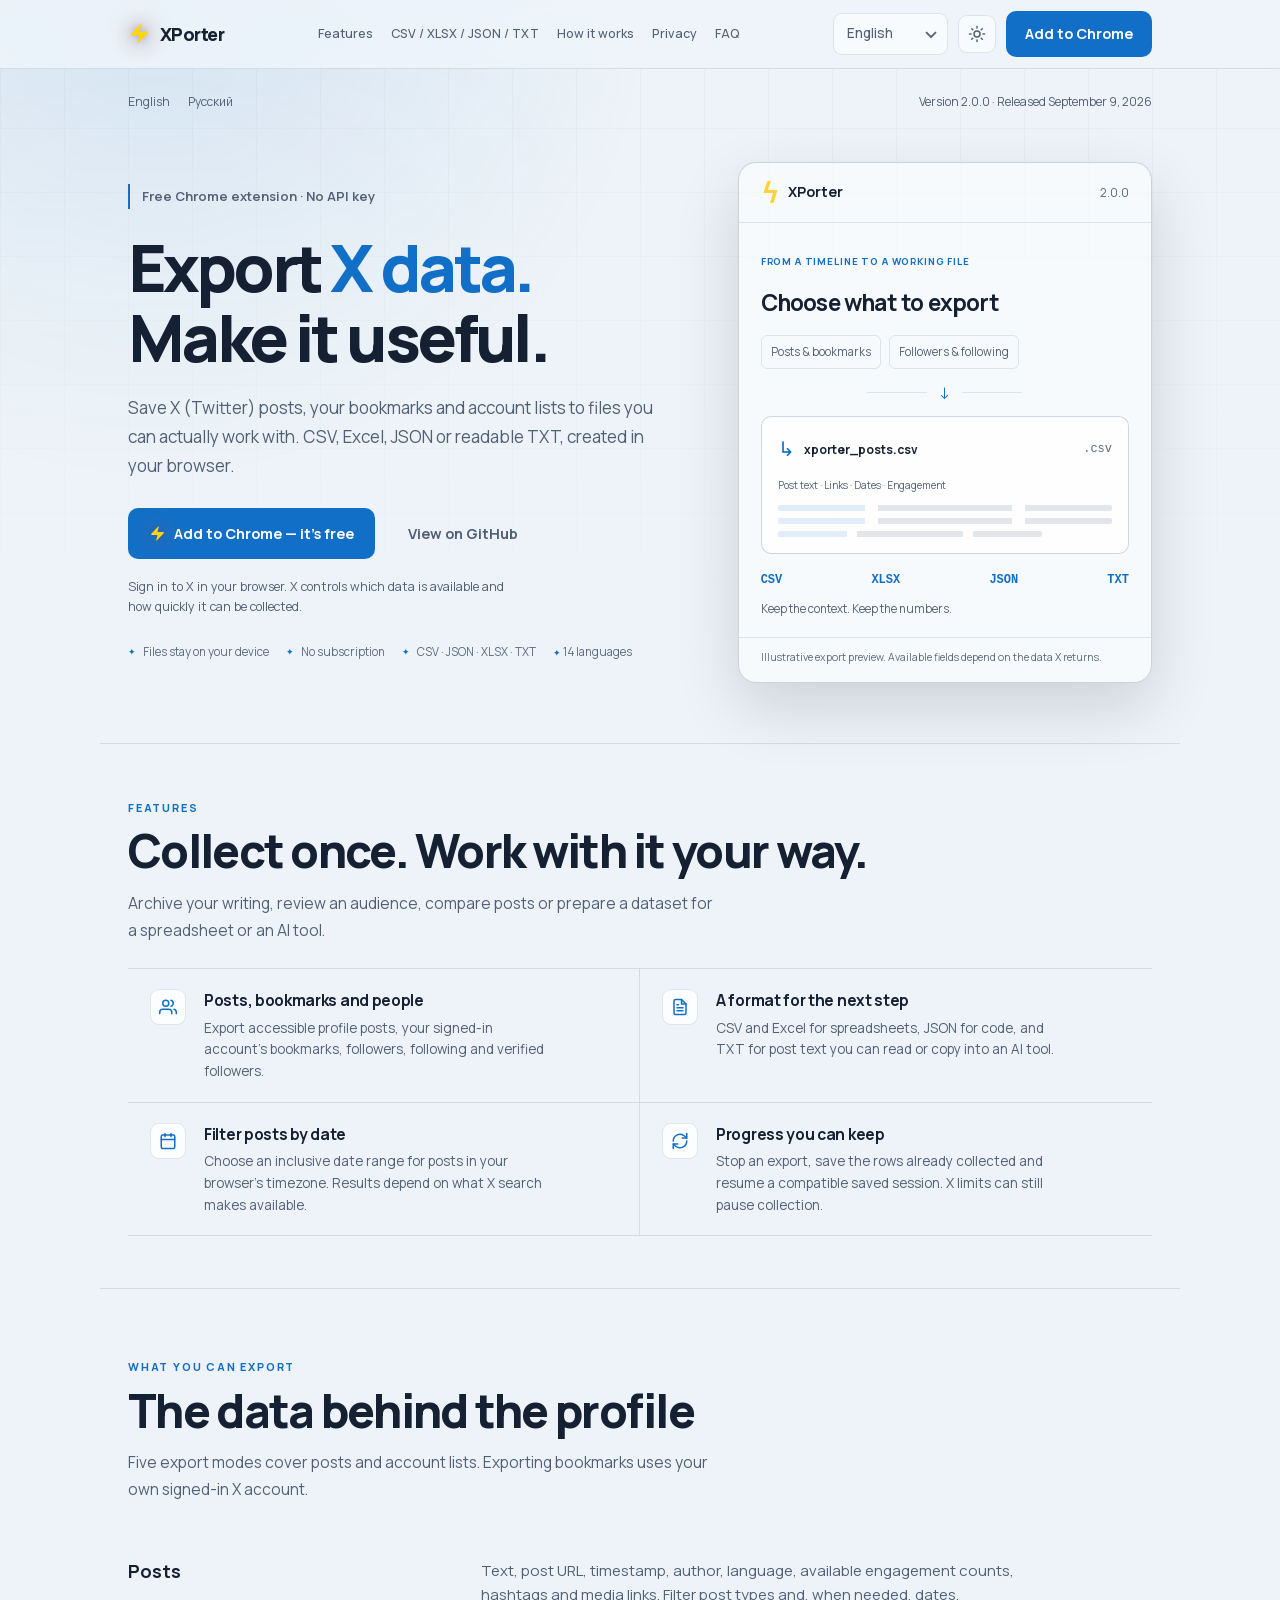
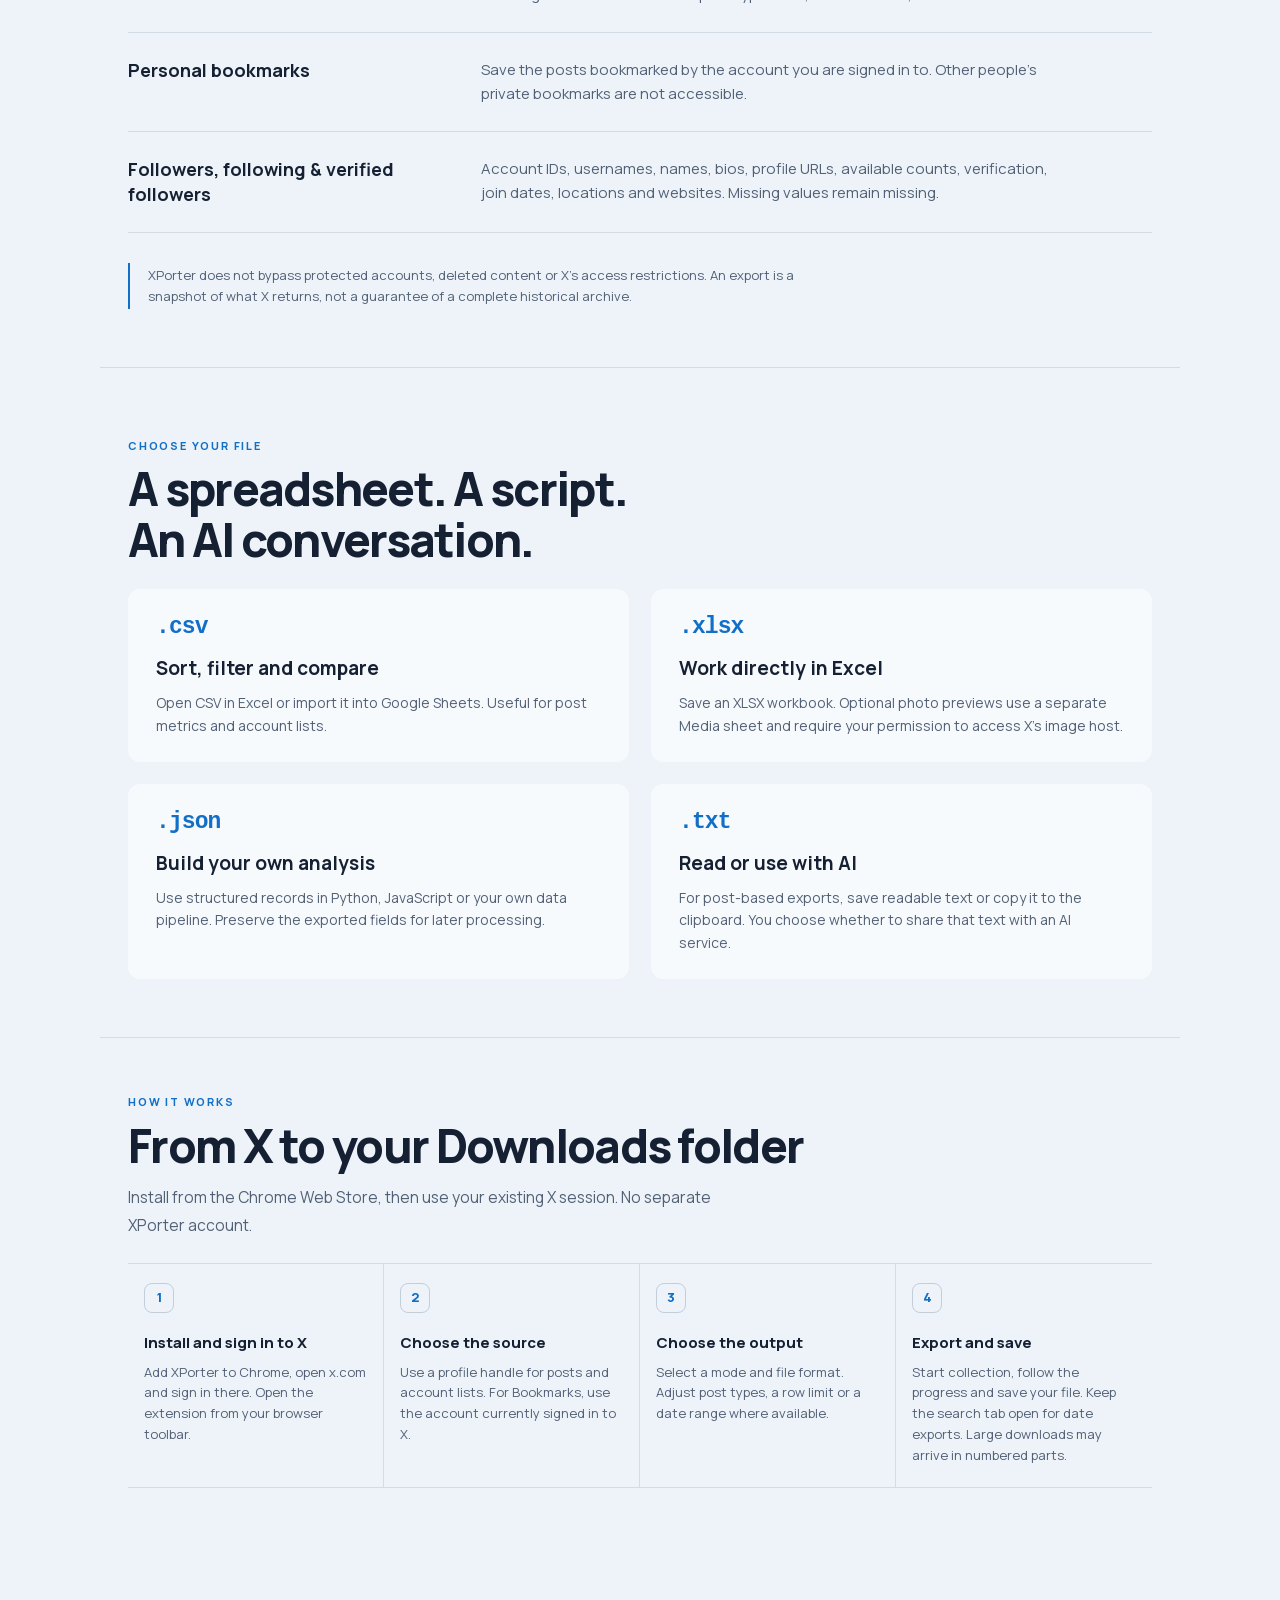
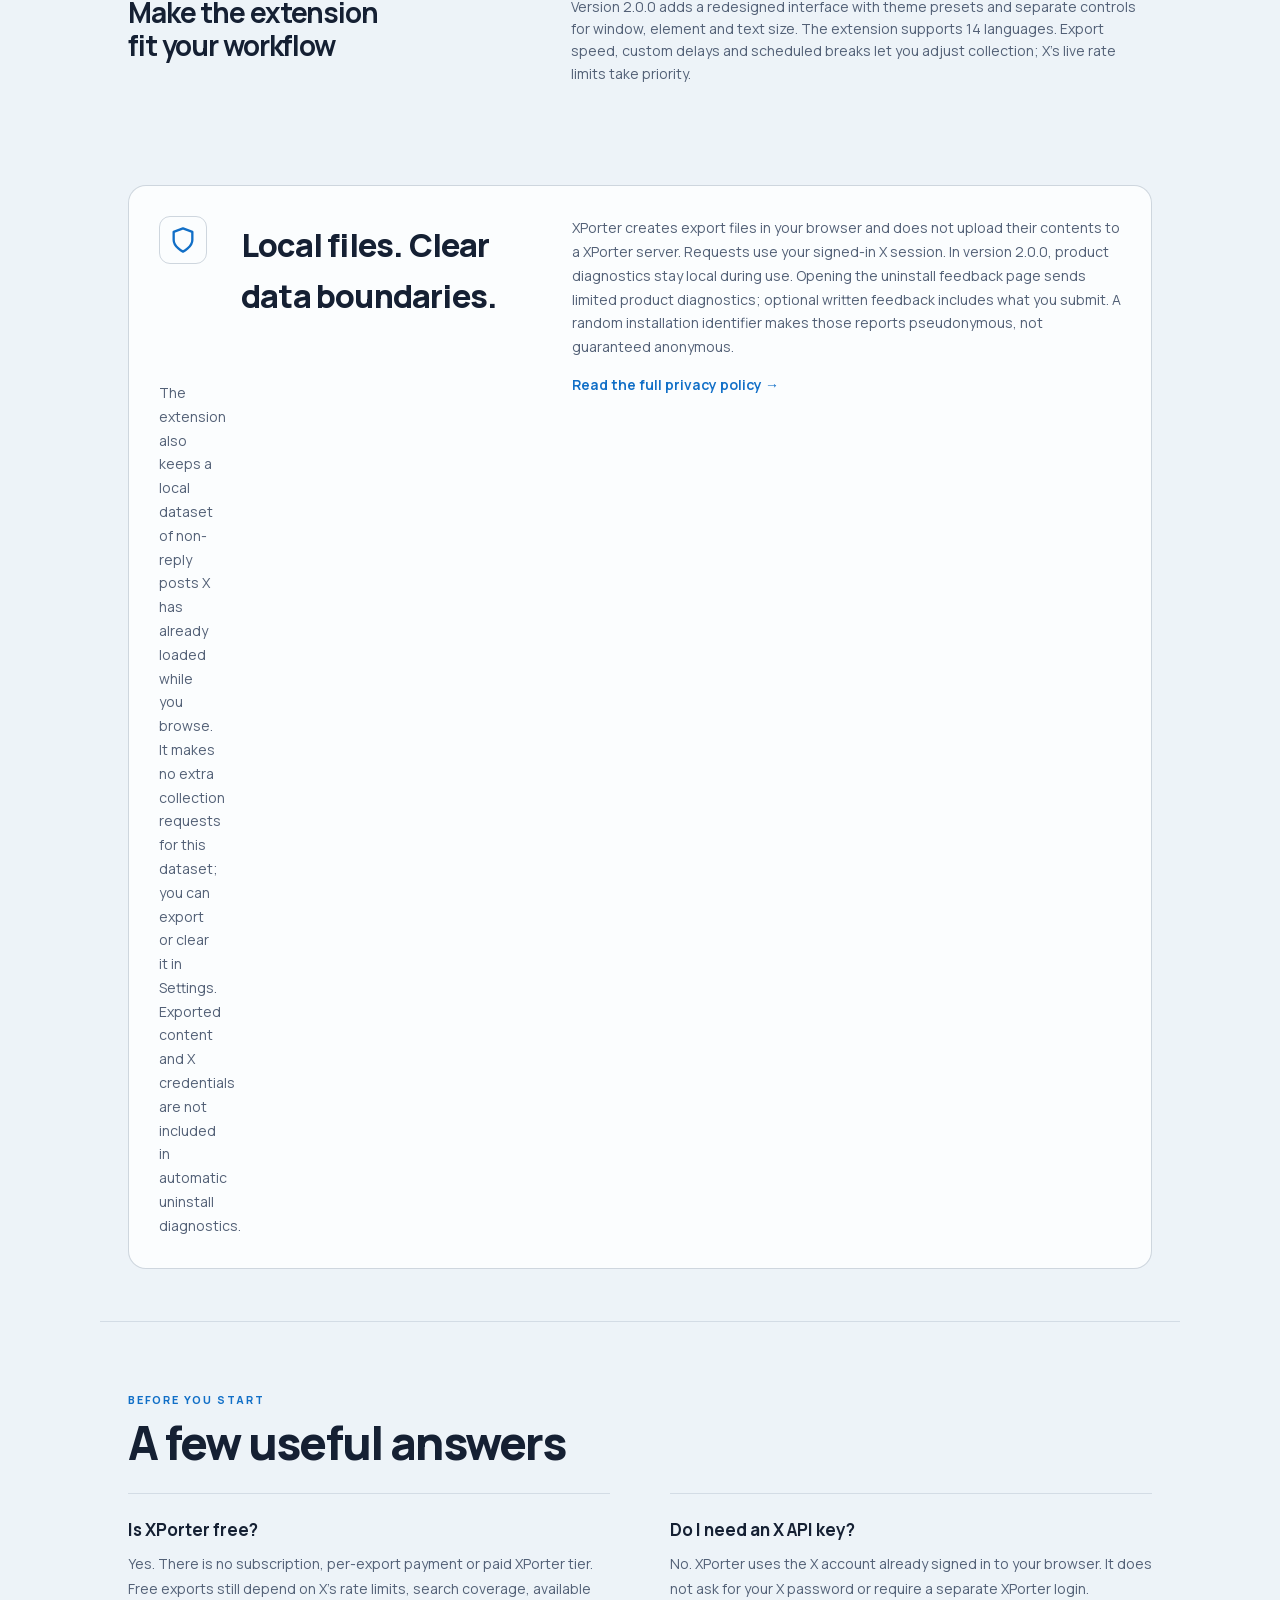
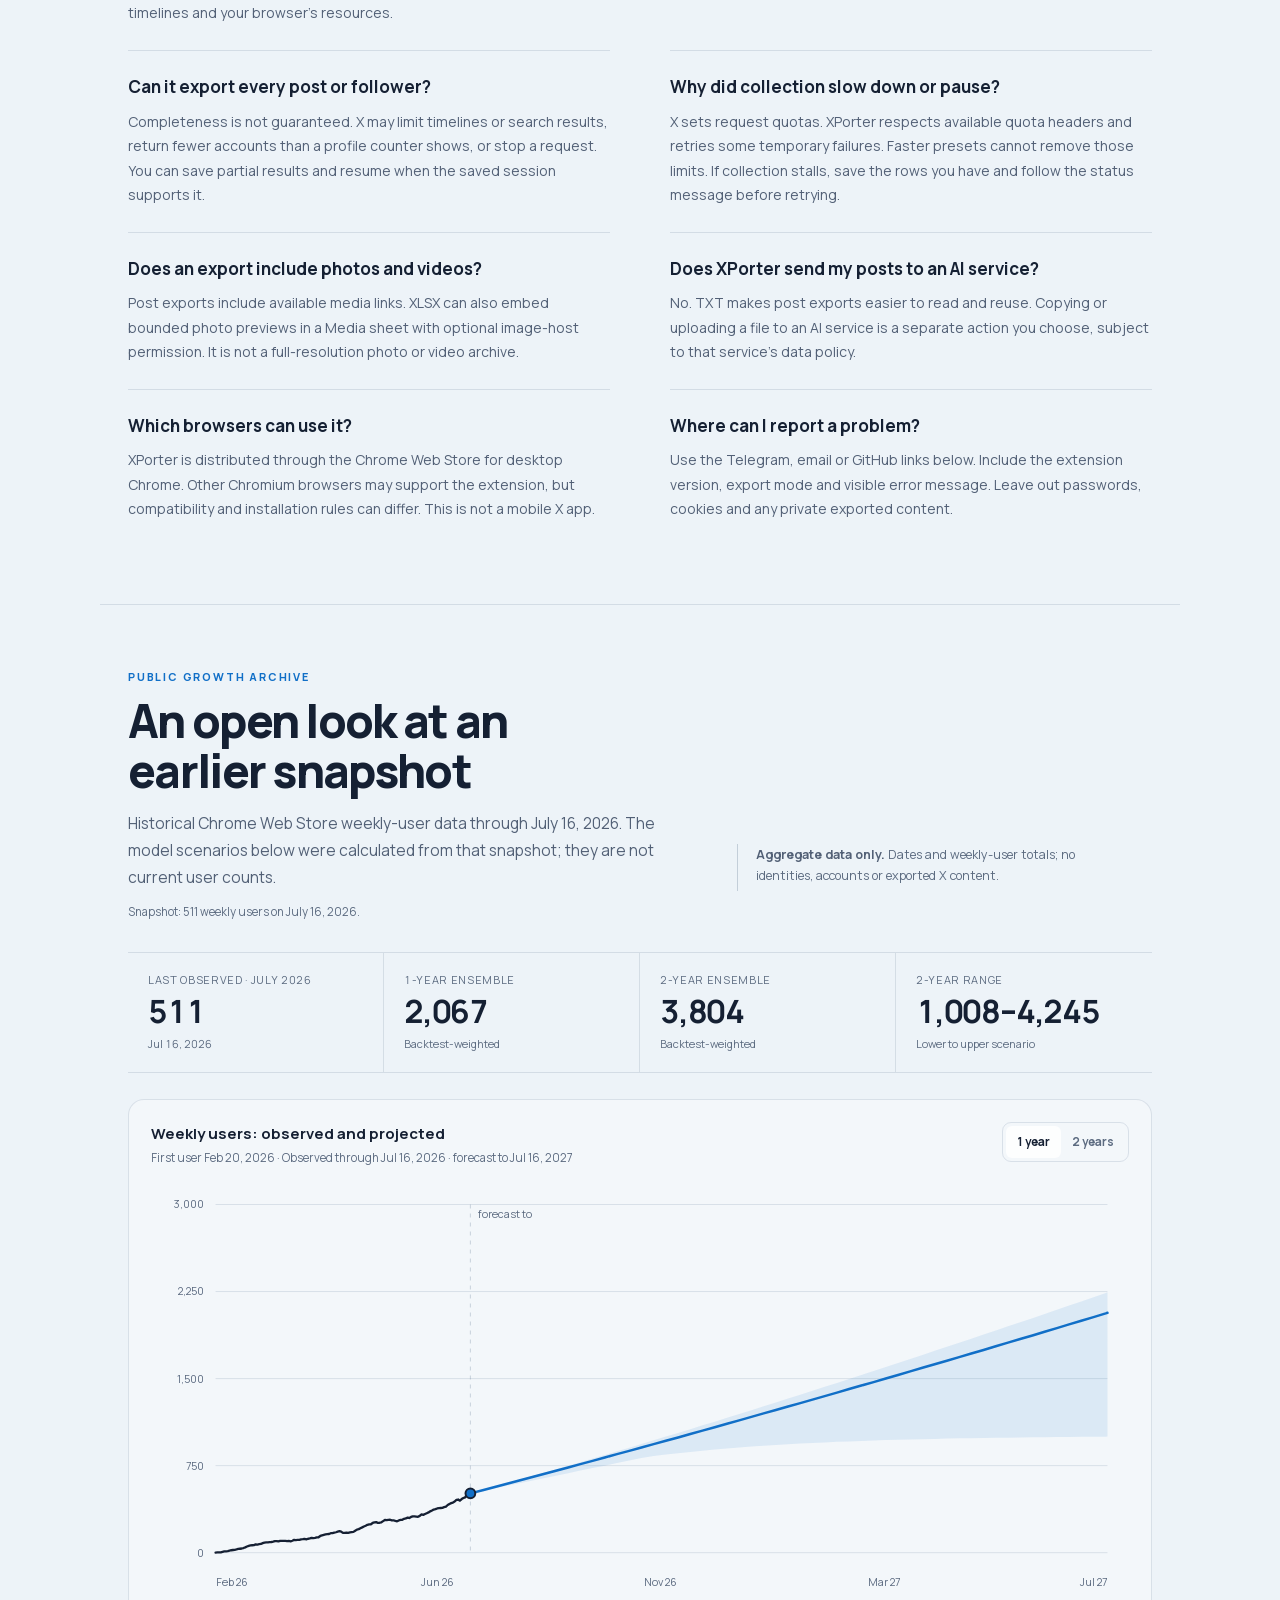
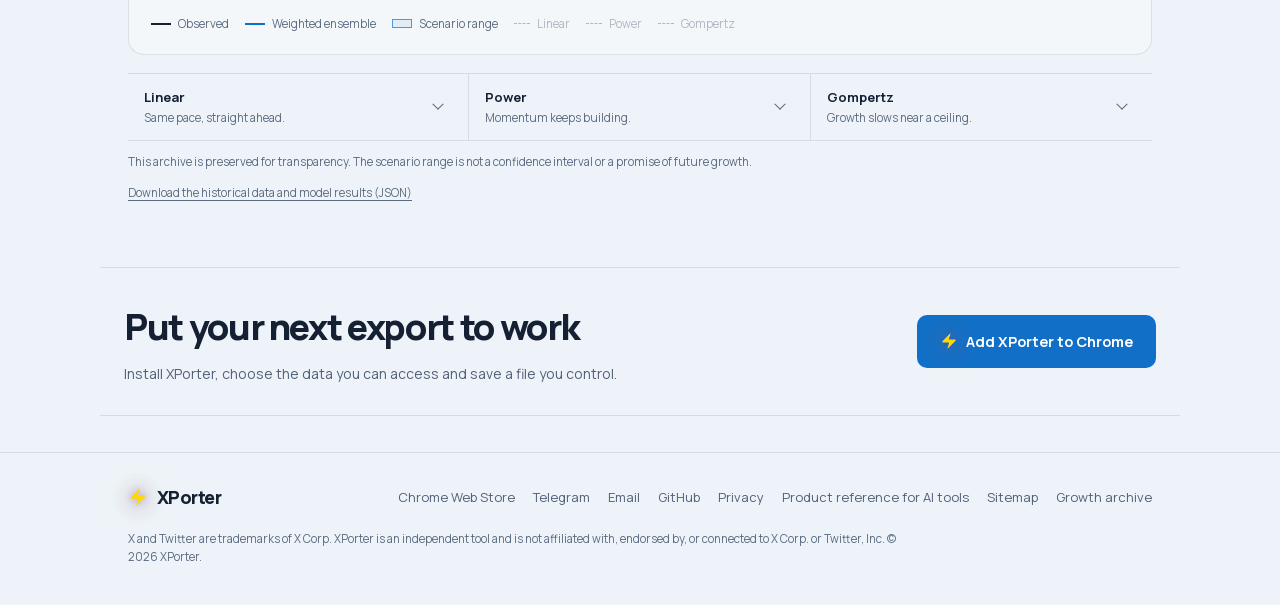
==== commit a1bf7e2a: "Refresh XPorter website and add crawlable product references" ====
--- a/docs/index.html
+++ b/docs/index.html
@@ -1,612 +1,48 @@
+<!-- Generated by scripts/build-site.cjs; edit scripts/site/. -->
 <!DOCTYPE html>
 <html lang="en">
 
 <head>
   <meta charset="UTF-8" />
   <meta name="viewport" content="width=device-width, initial-scale=1.0" />
-  <title>XPorter — Export X data to CSV, JSON or Excel</title>
-  <meta name="description"
-    content="Export posts, followers, following and verified followers from X to CSV, JSON or Excel. Free, unlimited, and processed in your browser." />
-  <link rel="icon" type="image/png" href="assets/icon128.png" />
+  <title>XPorter — Export X (Twitter) to CSV, Excel, JSON &amp; TXT</title>
+  <meta name="description" content="Free Chrome extension to export X (Twitter) posts, bookmarks, followers and following. Save CSV, Excel, JSON or post text locally. No API key or subscription." />
+  <meta name="robots" content="index, follow, max-image-preview:large, max-snippet:-1, max-video-preview:-1" />
+  <meta name="referrer" content="strict-origin-when-cross-origin" />
   <meta name="google-site-verification" content="6Z2cj0kX7irYbmkR9JIBBW6sUhmadw8sFJx33zqTFNY" />
-  <meta property="og:title" content="XPorter — Export X data. Keep the file." />
-  <meta property="og:description"
-    content="Posts and audiences from X, saved as CSV, JSON or Excel. Free, unlimited and local." />
+  <link rel="canonical" href="https://lemelson.github.io/xporter-extension/" />
+  <link rel="alternate" hreflang="en" href="https://lemelson.github.io/xporter-extension/" />
+  <link rel="alternate" hreflang="ru" href="https://lemelson.github.io/xporter-extension/ru/" />
+  <link rel="alternate" hreflang="x-default" href="https://lemelson.github.io/xporter-extension/" />
+  <link rel="alternate" type="text/plain" href="./llms-full.txt" title="XPorter product reference" />
+  <link rel="sitemap" type="application/xml" href="./sitemap.xml" />
+  <link rel="icon" type="image/png" href="./assets/icon128.png" />
   <meta property="og:type" content="website" />
-  <link rel="preconnect" href="https://fonts.googleapis.com" />
-  <link rel="preconnect" href="https://fonts.gstatic.com" crossorigin />
-  <link href="https://fonts.googleapis.com/css2?family=Manrope:wght@400;500;600;700;800&display=swap" rel="stylesheet" />
-  <!-- anti-FOUC theme: set before paint -->
-  <script>
-    (function () {
-      try {
-        var t = localStorage.getItem('xporter_theme');
-        if (!t) t = (window.matchMedia && matchMedia('(prefers-color-scheme: dark)').matches) ? 'dark' : 'light';
-        document.documentElement.setAttribute('data-theme', t);
-      } catch (e) { document.documentElement.setAttribute('data-theme', 'dark'); }
-    })();
-  </script>
-  <style>
-    /* ============================================================
-       XPorter site — brand-matched to the extension.
-       Dark default + light theme; backgrounds, accent and the
-       glowing yellow bolt are copied from popup.css.
-       ============================================================ */
-    :root {
-      --text-primary: #FFFFFF;
-      --text-secondary: rgba(255, 255, 255, 0.76);
-      --text-muted: rgba(255, 255, 255, 0.56);
-      --accent: #60B8FF;
-      --accent-2: #a855f7;
-      --accent-hover: #8DCFFF;
-      --accent-glow: rgba(96, 184, 255, 0.22);
-      --glass-bg: rgba(255, 255, 255, 0.055);
-      --glass-bg-2: rgba(255, 255, 255, 0.085);
-      --glass-bg-hover: rgba(255, 255, 255, 0.11);
-      --glass-border: rgba(255, 255, 255, 0.14);
-      --glass-border-strong: rgba(255, 255, 255, 0.30);
-      --card-shadow: 0 18px 50px rgba(4, 8, 22, 0.45);
-      --nav-bg: rgba(13, 21, 38, 0.6);
-      --radius: 20px;
-      --radius-sm: 13px;
-      --maxw: 1120px;
-      /* yellow bolt (from popup.css) */
-      --zap-glow: 9px;
-      --zap-glow-hi: 15px;
-      --zap-c1: rgba(255, 200, 36, 0.72);
-      --zap-c2: rgba(255, 222, 92, 1);
-      --zap-extra: drop-shadow(0 0 0 transparent);
-    }
-
-    :root[data-theme="light"] {
-      --text-primary: rgba(13, 22, 41, 0.94);
-      --text-secondary: rgba(13, 22, 41, 0.70);
-      --text-muted: rgba(13, 22, 41, 0.55);
-      --accent: #0A6FDB;
-      --accent-2: #7c3aed;
-      --accent-hover: #0860C0;
-      --accent-glow: rgba(10, 111, 219, 0.16);
-      --glass-bg: rgba(255, 255, 255, 0.5);
-      --glass-bg-2: rgba(255, 255, 255, 0.66);
-      --glass-bg-hover: rgba(255, 255, 255, 0.8);
-      --glass-border: rgba(255, 255, 255, 0.65);
-      --glass-border-strong: rgba(13, 22, 41, 0.18);
-      --card-shadow: 0 18px 50px rgba(40, 50, 110, 0.16);
-      --nav-bg: rgba(232, 239, 250, 0.62);
-      /* bolt keeps yellow but gets a violet separation on the pale bg */
-      --zap-glow: 13px;
-      --zap-glow-hi: 21px;
-      --zap-c1: rgba(255, 184, 24, 0.7);
-      --zap-c2: rgba(255, 204, 48, 0.95);
-      --zap-extra: drop-shadow(0 0 4px rgba(72, 46, 132, 0.42)) drop-shadow(0 2px 10px rgba(99, 70, 229, 0.3));
-    }
-
-    * { margin: 0; padding: 0; box-sizing: border-box; }
-    html { scroll-behavior: smooth; }
-
-    body {
-      font-family: -apple-system, BlinkMacSystemFont, 'Segoe UI', 'Inter', 'Noto Sans', Helvetica, Arial, sans-serif;
-      color: var(--text-primary);
-      line-height: 1.6;
-      -webkit-font-smoothing: antialiased;
-      overflow-x: hidden;
-      min-height: 100vh;
-      /* sunrise gradient — exact values from the extension (dark) */
-      background:
-        radial-gradient(ellipse at 20% 20%, rgba(59, 130, 246, 0.15) 0%, transparent 50%),
-        radial-gradient(ellipse at 80% 80%, rgba(168, 85, 247, 0.12) 0%, transparent 50%),
-        radial-gradient(ellipse at 50% 50%, rgba(14, 165, 233, 0.08) 0%, transparent 70%),
-        linear-gradient(135deg, #0f172a 0%, #1e293b 50%, #0f172a 100%);
-      background-attachment: fixed;
-    }
-    :root[data-theme="light"] body {
-      background:
-        radial-gradient(ellipse at 20% 20%, rgba(59, 130, 246, 0.22) 0%, transparent 50%),
-        radial-gradient(ellipse at 80% 80%, rgba(147, 51, 234, 0.18) 0%, transparent 50%),
-        radial-gradient(ellipse at 50% 50%, rgba(14, 165, 233, 0.14) 0%, transparent 70%),
-        linear-gradient(135deg, #adc6e8 0%, #c3b2dc 50%, #aacfe9 100%);
-      background-attachment: fixed;
-    }
-
-    /* liquid-glass drifting orbs */
-    .orbs { position: fixed; inset: 0; z-index: 0; pointer-events: none; overflow: hidden; }
-    .orb { position: absolute; border-radius: 50%; filter: blur(70px); opacity: .55; will-change: transform; }
-    .orb.o1 { width: 520px; height: 520px; top: -120px; left: -100px; background: radial-gradient(circle, rgba(59,130,246,.55), transparent 70%); animation: drift1 22s ease-in-out infinite; }
-    .orb.o2 { width: 460px; height: 460px; top: 5%; right: -120px; background: radial-gradient(circle, rgba(168,85,247,.45), transparent 70%); animation: drift2 26s ease-in-out infinite; }
-    .orb.o3 { width: 600px; height: 600px; bottom: -200px; left: 30%; background: radial-gradient(circle, rgba(14,165,233,.30), transparent 70%); animation: drift3 30s ease-in-out infinite; }
-    :root[data-theme="light"] .orb { opacity: .4; }
-    @keyframes drift1 { 0%,100% { transform: translate(0,0) scale(1); } 50% { transform: translate(60px,40px) scale(1.12); } }
-    @keyframes drift2 { 0%,100% { transform: translate(0,0) scale(1); } 50% { transform: translate(-50px,60px) scale(1.1); } }
-    @keyframes drift3 { 0%,100% { transform: translate(0,0) scale(1); } 50% { transform: translate(40px,-50px) scale(1.15); } }
-    @media (prefers-reduced-motion: reduce) { .orb { animation: none; } }
-
-    .wrap { max-width: var(--maxw); margin: 0 auto; padding-left: 22px; padding-right: 22px; position: relative; z-index: 1; }
-    a { color: inherit; text-decoration: none; }
-
-    /* ---------- glowing yellow bolt ---------- */
-    .bolt {
-      display: inline-flex; align-items: center; color: #ffd60a;
-      filter: drop-shadow(0 0 var(--zap-glow) var(--zap-c1)) var(--zap-extra);
-      animation: zap-glow 5s ease-in-out infinite, zap-flicker 7s linear infinite;
-    }
-    .bolt svg path { fill: currentColor; stroke: none; }
-    @keyframes zap-glow {
-      0%, 100% { filter: drop-shadow(0 0 var(--zap-glow) var(--zap-c1)) var(--zap-extra); }
-      50% { filter: drop-shadow(0 0 var(--zap-glow-hi) var(--zap-c2)) var(--zap-extra); }
-    }
-    @keyframes zap-flicker {
-      0%, 37%, 100% { opacity: 1; }
-      37.6% { opacity: .45; } 38.2% { opacity: 1; } 38.9% { opacity: .65; } 39.5% { opacity: 1; }
-      71% { opacity: 1; } 71.5% { opacity: .5; } 72% { opacity: 1; }
-    }
-    @media (prefers-reduced-motion: reduce) { .bolt { animation: none; } }
-
-    /* ---------- nav ---------- */
-    nav {
-      position: sticky; top: 0; z-index: 50;
-      backdrop-filter: blur(16px) saturate(160%); -webkit-backdrop-filter: blur(16px) saturate(160%);
-      background: var(--nav-bg); border-bottom: 1px solid var(--glass-border);
-    }
-    .nav-inner { display: flex; align-items: center; justify-content: space-between; height: 64px; gap: 16px; }
-    .brand { display: inline-flex; align-items: center; gap: 9px; font-weight: 800; font-size: 18px; letter-spacing: -0.4px; }
-    .nav-links { display: flex; align-items: center; gap: 22px; }
-    .nav-links a.minor { color: var(--text-secondary); font-size: 14.5px; font-weight: 500; transition: color .15s; }
-    .nav-links a.minor:hover { color: var(--text-primary); }
-    .nav-tools { display: flex; align-items: center; gap: 10px; }
-
-    .icon-btn {
-      display: inline-flex; align-items: center; justify-content: center;
-      width: 38px; height: 38px; border-radius: 11px; cursor: pointer;
-      background: var(--glass-bg); border: 1px solid var(--glass-border); color: var(--text-secondary);
-      transition: background .15s, border-color .15s, color .15s, transform .08s;
-    }
-    .icon-btn:hover { background: var(--glass-bg-hover); color: var(--text-primary); border-color: var(--glass-border-strong); }
-    .icon-btn:active { transform: scale(.94); }
-    .sun, .moon { display: none; }
-    :root[data-theme="dark"] .moon { display: block; }
-    :root[data-theme="light"] .sun { display: block; }
-
-    .lang-wrap { position: relative; display: inline-flex; }
-    .lang-select {
-      appearance: none; -webkit-appearance: none;
-      background: var(--glass-bg); border: 1px solid var(--glass-border); color: var(--text-secondary);
-      font: inherit; font-size: 13.5px; font-weight: 500; padding: 9px 30px 9px 13px; border-radius: 11px; cursor: pointer;
-    }
-    .lang-wrap::after { content: ""; position: absolute; top: 50%; right: 13px; width: 6px; height: 6px; border-right: 2px solid var(--text-muted); border-bottom: 2px solid var(--text-muted); transform: translateY(-65%) rotate(45deg); pointer-events: none; }
-
-    .btn {
-      display: inline-flex; align-items: center; gap: 8px; font: inherit; font-size: 14.5px; font-weight: 650;
-      border-radius: 999px; padding: 10px 18px; cursor: pointer; border: 1px solid transparent;
-      transition: background .15s, border-color .15s, transform .08s, box-shadow .2s, filter .15s; white-space: nowrap;
-    }
-    .btn:active { transform: scale(.97); }
-    .btn-primary { background: var(--accent); color: #04121f; box-shadow: 0 6px 22px var(--accent-glow); }
-    :root[data-theme="light"] .btn-primary { color: #fff; }
-    .btn-primary:hover { background: var(--accent-hover); box-shadow: 0 10px 30px var(--accent-glow); }
-    .btn-ghost { border-color: var(--glass-border-strong); color: var(--text-primary); background: var(--glass-bg); }
-    .btn-ghost:hover { background: var(--glass-bg-hover); }
-    @media (max-width: 860px) { .nav-links a.minor { display: none; } }
-
-    /* ---------- hero ---------- */
-    .hero { padding-top: 76px; padding-bottom: 40px; display: grid; grid-template-columns: 1.05fr 0.95fr; gap: 48px; align-items: center; }
-    .pill {
-      display: inline-flex; align-items: center; gap: 8px; font-size: 13px; font-weight: 650; color: var(--text-primary);
-      background: var(--glass-bg-2); border: 1px solid var(--glass-border-strong); padding: 7px 14px 7px 11px; border-radius: 999px; margin-bottom: 22px;
-    }
-    .hero h1 { font-size: clamp(36px, 5.2vw, 58px); line-height: 1.04; letter-spacing: -1.8px; font-weight: 850; }
-    .hero h1 .grad { background: linear-gradient(100deg, var(--accent), var(--accent-2)); -webkit-background-clip: text; background-clip: text; -webkit-text-fill-color: transparent; }
-    .hero p.lead { color: var(--text-secondary); font-size: 18.5px; margin: 20px 0 30px; max-width: 530px; }
-    .hero-cta { display: flex; gap: 12px; flex-wrap: wrap; align-items: center; }
-    .hero .btn-primary { padding: 14px 26px; font-size: 15.5px; }
-    .hero .btn-ghost { padding: 14px 24px; font-size: 15.5px; }
-    .trust { margin-top: 28px; display: flex; flex-wrap: wrap; gap: 9px 24px; color: var(--text-muted); font-size: 14px; }
-    .trust span { display: inline-flex; align-items: center; gap: 7px; }
-    .trust .dot { color: var(--accent); }
-    @media (max-width: 920px) { .hero { grid-template-columns: 1fr; padding-top: 48px; padding-bottom: 24px; gap: 40px; } .mock-wrap { order: -1; } }
-
-    /* ---------- popup mock ---------- */
-    .mock-wrap { display: flex; justify-content: center; perspective: 1500px; position: relative; }
-    .mock-wrap::before { content: ""; position: absolute; inset: -40px; background: radial-gradient(circle at 60% 40%, var(--accent-glow), transparent 65%); filter: blur(20px); z-index: 0; }
-    .mock {
-      position: relative; z-index: 1; width: 340px;
-      background: linear-gradient(160deg, rgba(20,33,52,.82), rgba(15,24,40,.82));
-      border: 1px solid var(--glass-border-strong); border-radius: 22px;
-      box-shadow: 0 34px 90px rgba(4, 8, 22, 0.6);
-      backdrop-filter: blur(24px) saturate(150%); -webkit-backdrop-filter: blur(24px) saturate(150%);
-      overflow: hidden; transform: rotateY(-10deg) rotateX(4deg); transition: transform .5s ease;
-    }
-    :root[data-theme="light"] .mock { background: linear-gradient(160deg, rgba(255,255,255,.72), rgba(255,255,255,.5)); }
-    .mock:hover { transform: rotateY(0) rotateX(0); }
-    .mock-head { display: flex; align-items: center; justify-content: space-between; padding: 15px 16px; border-bottom: 1px solid var(--glass-border); }
-    .mock-head .b { display: inline-flex; align-items: center; gap: 8px; font-weight: 800; font-size: 15px; }
-    .mock-head .meta { color: var(--text-muted); font-size: 12px; }
-    .mock-tabs { display: flex; gap: 4px; padding: 10px 12px 0; }
-    .mock-tab { flex: 1; text-align: center; font-size: 12.5px; padding: 8px; color: var(--text-muted); border-bottom: 2px solid transparent; }
-    .mock-tab.active { color: var(--accent); border-bottom-color: var(--accent); font-weight: 650; }
-    .mock-body { padding: 16px; display: flex; flex-direction: column; gap: 13px; }
-    .mlabel { font-size: 11px; text-transform: uppercase; letter-spacing: .6px; color: var(--text-muted); margin-bottom: 6px; }
-    .mfield { background: var(--glass-bg-2); border: 1px solid var(--glass-border); border-radius: 10px; padding: 11px 13px; font-size: 14px; display: flex; align-items: center; justify-content: space-between; }
-    .mfield .muted { color: var(--text-muted); }
-    .mfield .chev { width: 7px; height: 7px; border-right: 2px solid var(--text-muted); border-bottom: 2px solid var(--text-muted); transform: rotate(45deg); }
-    .mbtn { margin-top: 4px; background: var(--accent); color: #04121f; font-weight: 750; text-align: center; padding: 12px; border-radius: 10px; font-size: 14.5px; box-shadow: 0 6px 20px var(--accent-glow); }
-    :root[data-theme="light"] .mbtn { color: #fff; }
-
-    /* ---------- sections ---------- */
-    section { padding-top: 40px; padding-bottom: 40px; position: relative; z-index: 1; }
-    .section-head { text-align: center; max-width: 640px; margin: 0 auto 34px; }
-    .eyebrow { display: inline-block; font-size: 12.5px; font-weight: 750; letter-spacing: 1.4px; text-transform: uppercase; color: var(--accent); margin-bottom: 12px; }
-    .section-head h2 { font-size: clamp(28px, 3.6vw, 40px); letter-spacing: -1px; font-weight: 850; line-height: 1.1; }
-    .section-head p { color: var(--text-secondary); font-size: 17px; margin-top: 13px; }
-
-    /* reveal on scroll */
-    .reveal { opacity: 0; transform: translateY(26px); transition: opacity .7s cubic-bezier(.2,.8,.2,1), transform .7s cubic-bezier(.2,.8,.2,1); }
-    .reveal.in { opacity: 1; transform: none; }
-    @media (prefers-reduced-motion: reduce) { .reveal { opacity: 1; transform: none; transition: none; } }
-
-    /* ---------- features (bento) ---------- */
-    .bento { display: grid; grid-template-columns: 1fr 1fr; gap: 18px; }
-    .fcard {
-      position: relative; background: var(--glass-bg); border: 1px solid var(--glass-border); border-radius: var(--radius);
-      padding: 28px; overflow: hidden; box-shadow: var(--card-shadow);
-      transition: transform .25s cubic-bezier(.2,.8,.2,1), border-color .25s, background .25s;
-    }
-    .fcard::after { content: ""; position: absolute; inset: 0; background: radial-gradient(120% 90% at 50% 0%, var(--accent-glow), transparent 62%); opacity: 0; transition: opacity .25s; pointer-events: none; }
-    .fcard:hover { transform: translateY(-5px); border-color: var(--glass-border-strong); background: var(--glass-bg-2); }
-    .fcard:hover::after { opacity: 1; }
-    .ftile {
-      width: 50px; height: 50px; border-radius: 14px; display: flex; align-items: center; justify-content: center;
-      color: #fff; margin-bottom: 18px;
-      background: linear-gradient(140deg, var(--accent), var(--accent-2));
-      box-shadow: 0 8px 22px var(--accent-glow);
-    }
-    .fcard h3 { font-size: 18px; font-weight: 750; margin-bottom: 8px; letter-spacing: -0.3px; }
-    .fcard p { color: var(--text-secondary); font-size: 14.5px; max-width: 52ch; }
-    @media (max-width: 720px) { .bento { grid-template-columns: 1fr; } }
-
-    /* ---------- steps ---------- */
-    .steps { position: relative; display: grid; grid-template-columns: repeat(4, 1fr); gap: 18px; }
-    /* connecting line removed — it bled through the translucent cards */
-    .step { position: relative; z-index: 1; background: var(--glass-bg); border: 1px solid var(--glass-border); border-radius: var(--radius); padding: 26px 22px; box-shadow: var(--card-shadow); transition: transform .25s, border-color .25s; }
-    .step:hover { transform: translateY(-5px); border-color: var(--glass-border-strong); }
-    .step-top { display: flex; align-items: center; gap: 12px; margin-bottom: 16px; }
-    .step .num { counter-increment: step; flex: none; display: flex; align-items: center; justify-content: center; width: 38px; height: 38px; border-radius: 50%; font-weight: 850; font-size: 16px; color: #fff; background: linear-gradient(140deg, var(--accent), var(--accent-2)); box-shadow: 0 6px 18px var(--accent-glow); }
-    .step .num::before { content: counter(step); }
-    .step .step-ico { color: var(--accent); display: flex; opacity: .9; }
-    .step h3 { font-size: 16.5px; font-weight: 750; margin-bottom: 7px; }
-    .step p { color: var(--text-secondary); font-size: 14px; }
-    .steps-wrap { counter-reset: step; }
-    @media (max-width: 860px) { .steps { grid-template-columns: 1fr 1fr; } .steps::before { display: none; } }
-    @media (max-width: 480px) { .steps { grid-template-columns: 1fr; } }
-
-    /* ---------- privacy ---------- */
-    .privacy-box {
-      background: var(--glass-bg-2);
-      border: 1px solid var(--glass-border-strong); border-radius: 26px; padding: 48px 40px; text-align: center;
-      box-shadow: var(--card-shadow); position: relative; overflow: hidden;
-      backdrop-filter: blur(22px) saturate(140%); -webkit-backdrop-filter: blur(22px) saturate(140%);
-    }
-    .privacy-box::before { content: ""; position: absolute; inset: 0; background: radial-gradient(120% 80% at 50% -10%, var(--accent-glow), transparent 60%); pointer-events: none; }
-    .privacy-box > * { position: relative; z-index: 1; }
-    .privacy-box .shield { width: 60px; height: 60px; border-radius: 16px; background: linear-gradient(140deg, var(--accent), var(--accent-2)); color: #fff; display: inline-flex; align-items: center; justify-content: center; margin-bottom: 20px; box-shadow: 0 10px 28px var(--accent-glow); }
-    .privacy-box h2 { font-size: clamp(24px, 3vw, 34px); letter-spacing: -0.8px; font-weight: 850; }
-    .privacy-box p { color: var(--text-secondary); max-width: 640px; margin: 16px auto 0; font-size: 16px; }
-    .privacy-box a { color: var(--accent); font-weight: 650; }
-
-
-    /* ---------- final cta ---------- */
-    .final { text-align: center; }
-    .final h2 { font-size: clamp(30px, 4vw, 46px); letter-spacing: -1.2px; font-weight: 850; }
-    .final p { color: var(--text-secondary); font-size: 17.5px; margin: 14px 0 28px; }
-    .final .btn-primary { padding: 16px 32px; font-size: 16.5px; }
-
-    /* ---------- footer ---------- */
-    footer { border-top: 1px solid var(--glass-border); padding: 42px 0; margin-top: 30px; position: relative; z-index: 1; }
-    .foot-inner { display: flex; flex-wrap: wrap; gap: 20px; justify-content: space-between; align-items: center; }
-    .foot-links { display: flex; gap: 22px; flex-wrap: wrap; }
-    .foot-links a { color: var(--text-secondary); font-size: 14.5px; transition: color .15s; }
-    .foot-links a:hover { color: var(--text-primary); }
-    .disclaimer { font-size: 12.5px; color: var(--text-muted); margin-top: 18px; max-width: 780px; }
-
-    @media (max-width: 560px) { section { padding-top: 34px; padding-bottom: 34px; } .privacy-box { padding: 32px 20px; } }
-
-    /* 2026 compact editorial pass */
-    :root {
-      --text-primary: #f7f9fc;
-      --text-secondary: #b6c0d0;
-      --text-muted: #8793a6;
-      --accent: #58a8f8;
-      --accent-2: #58a8f8;
-      --accent-hover: #80bdf8;
-      --accent-glow: rgba(48, 133, 219, 0.18);
-      --glass-bg: rgba(255, 255, 255, 0.035);
-      --glass-bg-2: rgba(255, 255, 255, 0.055);
-      --glass-bg-hover: rgba(255, 255, 255, 0.075);
-      --glass-border: rgba(255, 255, 255, 0.10);
-      --glass-border-strong: rgba(255, 255, 255, 0.18);
-      --card-shadow: none;
-      --nav-bg: rgba(10, 17, 29, 0.86);
-      --radius: 18px;
-      --radius-sm: 10px;
-      --maxw: 1080px;
-    }
-
-    :root[data-theme="light"] {
-      --text-primary: #152033;
-      --text-secondary: #526076;
-      --text-muted: #758198;
-      --accent: #116fc7;
-      --accent-2: #116fc7;
-      --accent-hover: #0d5eaa;
-      --accent-glow: rgba(17, 111, 199, 0.12);
-      --glass-bg: rgba(255, 255, 255, 0.58);
-      --glass-bg-2: rgba(255, 255, 255, 0.78);
-      --glass-bg-hover: rgba(255, 255, 255, 0.92);
-      --glass-border: rgba(29, 62, 97, 0.12);
-      --glass-border-strong: rgba(29, 62, 97, 0.20);
-      --nav-bg: rgba(238, 244, 250, 0.88);
-    }
-
-    body {
-      font-family: "Manrope", -apple-system, BlinkMacSystemFont, "Segoe UI", sans-serif;
-      background: #0a111d;
-      font-feature-settings: "ss01" 1, "ss02" 1;
-    }
-    :root[data-theme="light"] body { background: #edf3f8; }
-    body::before {
-      content: "";
-      position: fixed;
-      inset: 0;
-      z-index: 0;
-      pointer-events: none;
-      background:
-        radial-gradient(circle at 12% 0%, rgba(52, 138, 225, 0.16), transparent 31rem),
-        linear-gradient(rgba(255, 255, 255, 0.018) 1px, transparent 1px),
-        linear-gradient(90deg, rgba(255, 255, 255, 0.018) 1px, transparent 1px);
-      background-size: auto, 64px 64px, 64px 64px;
-      mask-image: linear-gradient(to bottom, black, transparent 74%);
-    }
-    :root[data-theme="light"] body::before {
-      background:
-        radial-gradient(circle at 12% 0%, rgba(28, 117, 203, 0.13), transparent 31rem),
-        linear-gradient(rgba(29, 62, 97, 0.035) 1px, transparent 1px),
-        linear-gradient(90deg, rgba(29, 62, 97, 0.035) 1px, transparent 1px);
-      background-size: auto, 64px 64px, 64px 64px;
-    }
-    .orbs { display: none; }
-    .wrap { padding-left: 28px; padding-right: 28px; }
-    a:focus-visible, button:focus-visible, select:focus-visible { outline: 3px solid var(--accent); outline-offset: 4px; }
-    .skip-link { position: fixed; left: 18px; top: 12px; z-index: 100; padding: 10px 14px; border-radius: 8px; background: var(--text-primary); color: #0a111d; transform: translateY(-160%); transition: transform .2s; }
-    .skip-link:focus { transform: translateY(0); }
-
-    nav { border-bottom-color: var(--glass-border); }
-    .nav-inner { height: 68px; }
-    .brand { font-weight: 800; letter-spacing: -0.55px; }
-    .nav-links { gap: 26px; }
-    .nav-links a.minor { font-size: 13.5px; }
-    .icon-btn, .lang-select { border-radius: 9px; }
-    .btn { border-radius: 10px; font-weight: 700; }
-    .btn-primary { box-shadow: none; }
-    .btn-primary:hover { transform: translateY(-2px); box-shadow: 0 10px 26px var(--accent-glow); }
-    .btn-ghost { background: transparent; border-color: transparent; color: var(--text-secondary); }
-    .btn-ghost:hover { color: var(--text-primary); background: transparent; }
-
-    .hero {
-      min-height: 580px;
-      grid-template-columns: minmax(0, 1.08fr) minmax(320px, .92fr);
-      gap: 48px;
-      padding-top: 64px;
-      padding-bottom: 60px;
-    }
-    .pill { border: 0; border-left: 2px solid var(--accent); border-radius: 0; background: transparent; padding: 2px 0 2px 12px; margin-bottom: 24px; color: var(--text-secondary); }
-    .pill .bolt { display: none; }
-    .hero h1 { max-width: 660px; font-size: clamp(42px, 5.4vw, 68px); line-height: 1.01; letter-spacing: -2.8px; font-weight: 800; text-wrap: balance; }
-    .hero h1 .grad { background: none; color: var(--accent); -webkit-text-fill-color: currentColor; }
-    .hero p.lead { max-width: 580px; margin: 22px 0 28px; font-size: 17px; line-height: 1.68; text-wrap: pretty; }
-    .hero .btn-primary, .hero .btn-ghost { padding: 13px 20px; font-size: 14.5px; }
-    .trust { margin-top: 26px; gap: 7px 17px; max-width: 580px; font-size: 12px; }
-    .trust .dot { font-size: 9px; }
-    .trust > span:last-child { display: none; }
-
-    .mock-wrap { justify-content: center; }
-    .mock-wrap::before { inset: -20px; opacity: .45; }
-    .mock { width: clamp(320px, 27vw, 356px); border-radius: 18px; transform: rotateY(-3deg) rotateX(1deg); box-shadow: 0 28px 64px rgba(0, 0, 0, .28); }
-    .mock:hover { transform: translateY(-4px); }
-    .mock-tabs { display: none; }
-    .mock-body { gap: 11px; padding: 14px; }
-    .mfield { border-radius: 8px; padding: 10px 12px; }
-    .mbtn { border-radius: 8px; box-shadow: none; }
-
-    section { padding-top: 50px; padding-bottom: 52px; }
-    .section-head { max-width: 720px; margin: 0 0 24px; text-align: left; }
-    .eyebrow { margin-bottom: 10px; font-size: 11px; letter-spacing: 1.8px; }
-    .section-head h2 { font-size: clamp(30px, 4vw, 46px); letter-spacing: -1.7px; font-weight: 800; text-wrap: balance; }
-    .section-head p { max-width: 620px; font-size: 15.5px; line-height: 1.75; text-wrap: pretty; }
-
-    #features { border-top: 1px solid var(--glass-border); }
-    .bento { gap: 0; border-top: 1px solid var(--glass-border); }
-    .fcard {
-      display: grid;
-      grid-template-columns: 38px minmax(0, 1fr);
-      grid-template-rows: auto auto;
-      column-gap: 16px;
-      align-content: start;
-      min-height: 112px;
-      padding: 19px 22px;
-      border: 0;
-      border-bottom: 1px solid var(--glass-border);
-      border-radius: 0;
-      background: transparent;
-      box-shadow: none;
-    }
-    .fcard:nth-child(odd) { border-right: 1px solid var(--glass-border); }
-    .fcard:hover { transform: none; background: var(--glass-bg); }
-    .fcard::after { display: none; }
-    .ftile { grid-row: 1 / 3; width: 36px; height: 36px; margin: 1px 0 0; border-radius: 9px; background: var(--glass-bg-2); border: 1px solid var(--glass-border); box-shadow: none; color: var(--accent); }
-    .ftile svg { width: 18px; height: 18px; }
-    .fcard h3 { margin: 0 0 5px; font-size: 15.5px; font-weight: 700; }
-    .fcard p { max-width: 44ch; font-size: 13.5px; line-height: 1.6; }
-
-    /* ---------- public growth trajectory ---------- */
-    #growth { border-top: 1px solid var(--glass-border); scroll-margin-top: 68px; }
-    .growth-intro { display: grid; grid-template-columns: minmax(0, 1.15fr) minmax(280px, .85fr); gap: 48px; align-items: end; }
-    .growth-intro .section-head { margin-bottom: 0; }
-    .growth-disclosure { max-width: 46ch; padding: 0 0 5px 18px; border-left: 1px solid var(--glass-border-strong); color: var(--text-muted); font-size: 12.5px; line-height: 1.7; }
-    .growth-disclosure strong { color: var(--text-secondary); font-weight: 700; }
-    .growth-kpis { display: grid; grid-template-columns: repeat(4, 1fr); margin-top: 30px; border-top: 1px solid var(--glass-border); border-bottom: 1px solid var(--glass-border); }
-    .growth-kpi { min-width: 0; padding: 18px 20px 20px; border-right: 1px solid var(--glass-border); }
-    .growth-kpi:last-child { border-right: 0; }
-    .growth-kpi span { display: block; color: var(--text-muted); font-size: 11px; letter-spacing: .06em; text-transform: uppercase; }
-    .growth-kpi strong { display: block; margin-top: 5px; font-size: clamp(23px, 3vw, 32px); line-height: 1.1; letter-spacing: -1.2px; font-variant-numeric: tabular-nums; }
-    .growth-kpi small { display: block; margin-top: 7px; color: var(--text-muted); font-size: 11px; line-height: 1.45; }
-    .growth-panel { margin-top: 26px; padding: 22px 22px 18px; border: 1px solid var(--glass-border); border-radius: 16px; background: rgba(255,255,255,.018); }
-    :root[data-theme="light"] .growth-panel { background: rgba(255,255,255,.34); }
-    .growth-toolbar { display: flex; align-items: flex-start; justify-content: space-between; gap: 20px; margin-bottom: 16px; }
-    .growth-toolbar h3 { font-size: 15px; font-weight: 700; }
-    .growth-toolbar p { margin-top: 3px; color: var(--text-muted); font-size: 11.5px; }
-    .horizon-switch { display: inline-flex; flex: none; padding: 3px; border: 1px solid var(--glass-border); border-radius: 9px; }
-    .horizon-switch button, .model-toggle { appearance: none; border: 0; color: var(--text-muted); background: transparent; font: inherit; cursor: pointer; transition: color .2s, background .2s, transform .1s; }
-    .horizon-switch button { padding: 7px 11px; border-radius: 6px; font-size: 11.5px; font-weight: 700; }
-    .horizon-switch button[aria-pressed="true"] { color: var(--text-primary); background: var(--glass-bg-2); }
-    .horizon-switch button:active, .model-toggle:active { transform: scale(.97); }
-    .growth-chart-wrap { position: relative; min-height: 360px; }
-    #growthChart { display: block; width: 100%; height: auto; overflow: visible; }
-    .chart-grid { stroke: var(--glass-border); stroke-width: 1; vector-effect: non-scaling-stroke; }
-    .chart-axis-label { fill: var(--text-muted); font: 11px "Manrope", sans-serif; }
-    .chart-history, .chart-ensemble, .chart-model { fill: none; vector-effect: non-scaling-stroke; stroke-linecap: round; stroke-linejoin: round; }
-    .chart-history { stroke: var(--text-primary); stroke-width: 2.3; }
-    .chart-ensemble { stroke: var(--accent); stroke-width: 2.5; }
-    .chart-model { stroke: var(--text-secondary); stroke-width: 1.35; opacity: .58; }
-    .chart-model[data-model="power"] { stroke-dasharray: 7 5; }
-    .chart-model[data-model="gompertz"] { stroke-dasharray: 2 5; }
-    .chart-band { fill: var(--accent); opacity: .1; }
-    .chart-divider { stroke: var(--glass-border-strong); stroke-width: 1; stroke-dasharray: 4 5; vector-effect: non-scaling-stroke; }
-    .chart-now-dot { fill: var(--accent); stroke: var(--text-primary); stroke-width: 2; vector-effect: non-scaling-stroke; }
-    .growth-legend { display: flex; flex-wrap: wrap; gap: 7px 16px; margin-top: 8px; }
-    .legend-item, .model-toggle { display: inline-flex; align-items: center; gap: 7px; color: var(--text-muted); font-size: 11.5px; }
-    .legend-line { width: 20px; height: 2px; background: var(--text-primary); }
-    .legend-line.forecast { background: var(--accent); }
-    .legend-band { width: 20px; height: 9px; background: var(--accent-glow); border: 1px solid var(--accent); opacity: .7; }
-    .model-toggle { padding: 3px 0; }
-    .model-toggle::before { content: ""; width: 16px; height: 0; border-top: 1px dashed var(--text-muted); }
-    .model-toggle[aria-pressed="true"] { color: var(--text-primary); }
-    .model-toggle[aria-pressed="false"] { opacity: .46; }
-    .growth-methods { display: grid; grid-template-columns: repeat(3, 1fr); align-items: start; gap: 0; margin-top: 18px; border-top: 1px solid var(--glass-border); border-bottom: 1px solid var(--glass-border); }
-    .growth-method { min-width: 0; border-right: 1px solid var(--glass-border); }
-    .growth-method:last-child { border-right: 0; }
-    .growth-method summary { display: grid; grid-template-columns: minmax(0, 1fr) 18px; align-items: center; gap: 12px; min-height: 66px; padding: 12px 16px; list-style: none; cursor: pointer; transition: background .2s; }
-    .growth-method summary::-webkit-details-marker { display: none; }
-    .growth-method summary:hover { background: var(--glass-bg); }
-    .growth-method h3 { font-size: 13px; font-weight: 700; }
-    .growth-method-simple { margin-top: 2px; overflow: hidden; color: var(--text-muted); font-size: 11.5px; line-height: 1.45; text-overflow: ellipsis; white-space: nowrap; }
-    .growth-method-chevron { width: 8px; height: 8px; border-right: 1.5px solid var(--text-muted); border-bottom: 1.5px solid var(--text-muted); transform: rotate(45deg) translate(-2px, -2px); transition: transform .2s, border-color .2s; }
-    .growth-method[open] .growth-method-chevron { border-color: var(--accent); transform: rotate(225deg) translate(-1px, -1px); }
-    .growth-method-detail { padding: 13px 16px 16px; border-top: 1px solid var(--glass-border); animation: method-in .2s ease-out both; }
-    @keyframes method-in { from { opacity: 0; transform: translateY(-4px); } to { opacity: 1; transform: none; } }
-    .growth-formula { margin: 0 0 9px; overflow-x: auto; color: var(--accent); font-family: ui-monospace, SFMono-Regular, Menlo, monospace; font-size: 11.5px; white-space: nowrap; }
-    .growth-method-detail p { color: var(--text-muted); font-size: 11.5px; line-height: 1.6; }
-    .growth-method-stats { margin-top: 8px; }
-    .growth-method strong { color: var(--text-secondary); font-variant-numeric: tabular-nums; }
-    .growth-note { margin: 12px 0 0; color: var(--text-muted); font-size: 11.5px; line-height: 1.65; }
-    .growth-error { display: none; padding: 38px 20px; color: var(--text-secondary); text-align: center; }
-
-    #how { border-top: 1px solid var(--glass-border); }
-    .steps { gap: 0; border-top: 1px solid var(--glass-border); }
-    .step { min-height: 172px; padding: 19px 16px 21px; border: 0; border-right: 1px solid var(--glass-border); border-bottom: 1px solid var(--glass-border); border-radius: 0; background: transparent; box-shadow: none; }
-    .step:last-child { border-right: 0; }
-    .step:hover { transform: none; background: var(--glass-bg); }
-    .step-top { margin-bottom: 18px; }
-    .step .num { width: 30px; height: 30px; border-radius: 8px; background: transparent; border: 1px solid var(--glass-border-strong); box-shadow: none; color: var(--accent); font-size: 13px; }
-    .step .step-ico { display: none; }
-    .step h3 { font-size: 15px; }
-    .step p { font-size: 13px; line-height: 1.6; }
-
-    #privacy { padding-top: 50px; }
-    .privacy-box { display: grid; grid-template-columns: 60px minmax(190px, .72fr) minmax(320px, 1.28fr); gap: 22px; align-items: start; padding: 30px; text-align: left; border-radius: 18px; background: var(--glass-bg-2); box-shadow: none; backdrop-filter: none; }
-    .privacy-box::before { display: none; }
-    .privacy-box .shield { width: 48px; height: 48px; margin: 0; border-radius: 11px; background: transparent; border: 1px solid var(--glass-border-strong); box-shadow: none; color: var(--accent); }
-    .privacy-box h2 { padding-top: 4px; font-size: clamp(24px, 2.7vw, 32px); font-weight: 800; }
-    .privacy-box p { max-width: none; margin: 0; font-size: 14px; line-height: 1.7; }
-    .privacy-box p:last-child { grid-column: 3; margin-top: -8px; }
-
-    .final { display: grid; grid-template-columns: 1fr auto; align-items: center; gap: 7px 28px; margin-top: 12px; padding: 30px 24px; text-align: left; border-top: 1px solid var(--glass-border); border-bottom: 1px solid var(--glass-border); }
-    .final h2 { font-size: clamp(27px, 3.4vw, 36px); letter-spacing: -1.35px; font-weight: 800; }
-    .final p { margin: 0; font-size: 14px; }
-    .final .btn-primary { grid-column: 2; grid-row: 1 / 3; padding: 14px 22px; font-size: 14.5px; }
-
-    footer { margin-top: 36px; padding: 30px 0 34px; }
-    .foot-links { gap: 18px; }
-    .foot-links a { font-size: 13px; }
-    .disclaimer { font-size: 11.5px; }
-
-    @media (max-width: 920px) {
-      .hero { min-height: 0; grid-template-columns: minmax(0, 1fr) 300px; padding-top: 54px; padding-bottom: 52px; gap: 34px; }
-      .mock-wrap { order: initial; justify-content: center; }
-      .mock { width: 300px; transform: none; }
-      .privacy-box { grid-template-columns: 56px 1fr; }
-      .privacy-box p { grid-column: 1 / -1; }
-      .privacy-box p:last-child { grid-column: 1 / -1; margin-top: -12px; }
-      .growth-intro { grid-template-columns: 1fr; gap: 18px; }
-      .growth-kpis { grid-template-columns: 1fr 1fr; }
-      .growth-kpi:nth-child(2) { border-right: 0; }
-      .growth-kpi:nth-child(-n+2) { border-bottom: 1px solid var(--glass-border); }
-      .growth-methods { grid-template-columns: 1fr; }
-      .growth-method { border-right: 0; border-bottom: 1px solid var(--glass-border); }
-      .growth-method:last-child { border-bottom: 0; }
-    }
-    @media (max-width: 720px) {
-      .wrap { padding-left: 20px; padding-right: 20px; }
-      .nav-links { display: none; }
-      .nav-tools .btn { display: none; }
-      .hero { grid-template-columns: 1fr; padding-top: 42px; padding-bottom: 40px; }
-      .hero h1 { letter-spacing: -2.2px; }
-      .hero-cta .btn { width: auto; }
-      .mock-wrap { display: none; }
-      section { padding-top: 44px; padding-bottom: 46px; }
-      .bento { grid-template-columns: 1fr; }
-      .fcard:nth-child(odd) { border-right: 0; }
-      .fcard { min-height: 0; padding: 17px 12px; }
-      .growth-panel { padding: 18px 12px 14px; }
-      .growth-toolbar { align-items: stretch; flex-direction: column; gap: 12px; }
-      .horizon-switch { align-self: flex-start; }
-      .growth-chart-wrap { min-height: 300px; overflow-x: auto; }
-      #growthChart { min-width: 680px; }
-      .steps { grid-template-columns: 1fr 1fr; }
-      .step:nth-child(2) { border-right: 0; }
-      .final { grid-template-columns: 1fr; }
-      .final .btn-primary { grid-column: 1; grid-row: auto; justify-self: start; margin-top: 14px; }
-    }
-    @media (max-width: 480px) {
-      .hero h1 { font-size: 42px; }
-      .lang-select { max-width: 116px; }
-      .steps { grid-template-columns: 1fr; }
-      .step, .step:nth-child(2) {
-        display: grid;
-        grid-template-columns: 32px minmax(0, 1fr);
-        grid-template-rows: auto auto;
-        column-gap: 12px;
-        min-height: 0;
-        padding: 16px 10px;
-        border-right: 0;
-      }
-      .step-top { grid-row: 1 / 3; margin: 0; }
-      .step .num { width: 28px; height: 28px; }
-      .step h3 { margin: 1px 0 4px; }
-      .privacy-box { grid-template-columns: 44px minmax(0, 1fr); gap: 14px; padding: 22px 20px; }
-      .privacy-box .shield { width: 42px; height: 42px; }
-      .privacy-box h2 { grid-column: 2; padding-top: 5px; font-size: 24px; }
-      .privacy-box p, .privacy-box p:last-child { grid-column: 1 / -1; }
-      .final { padding: 26px 0; }
-      .final h2 { font-size: 30px; }
-    }
-  </style>
+  <meta property="og:site_name" content="XPorter" />
+  <meta property="og:title" content="XPorter — Export X (Twitter) to CSV, Excel, JSON &amp; TXT" />
+  <meta property="og:description" content="Free Chrome extension to export X (Twitter) posts, bookmarks, followers and following. Save CSV, Excel, JSON or post text locally. No API key or subscription." />
+  <meta property="og:url" content="https://lemelson.github.io/xporter-extension/" />
+  <meta property="og:locale" content="en_US" />
+  <meta property="og:locale:alternate" content="ru_RU" />
+  <meta property="og:image" content="https://lemelson.github.io/xporter-extension/assets/social-preview.png" />
+  <meta property="og:image:width" content="1200" />
+  <meta property="og:image:height" content="630" />
+  <meta property="og:image:alt" content="XPorter — export X (Twitter) to CSV, XLSX, JSON and TXT" />
+  <meta name="twitter:card" content="summary_large_image" />
+  <meta name="twitter:title" content="XPorter — Export X (Twitter) to CSV, Excel, JSON &amp; TXT" />
+  <meta name="twitter:description" content="Free Chrome extension to export X (Twitter) posts, bookmarks, followers and following. Save CSV, Excel, JSON or post text locally. No API key or subscription." />
+  <meta name="twitter:image" content="https://lemelson.github.io/xporter-extension/assets/social-preview.png" />
+  <meta name="twitter:image:alt" content="XPorter — export X (Twitter) to CSV, XLSX, JSON and TXT" />
+  <script src="./assets/theme-init.js"></script>
+  <link rel="stylesheet" href="./assets/site.css" />
+  <script type="application/ld+json">{"@context":"https://schema.org","@graph":[{"@type":"WebSite","@id":"https://lemelson.github.io/xporter-extension/#website","url":"https://lemelson.github.io/xporter-extension/","name":"XPorter","inLanguage":["en","ru"]},{"@type":"WebPage","@id":"https://lemelson.github.io/xporter-extension/#webpage","url":"https://lemelson.github.io/xporter-extension/","name":"XPorter — Export X (Twitter) to CSV, Excel, JSON & TXT","description":"Free Chrome extension to export X (Twitter) posts, bookmarks, followers and following. Save CSV, Excel, JSON or post text locally. No API key or subscription.","inLanguage":"en","isPartOf":{"@id":"https://lemelson.github.io/xporter-extension/#website"},"about":{"@id":"https://lemelson.github.io/xporter-extension/#software"},"dateModified":"2026-09-10"},{"@type":"SoftwareApplication","@id":"https://lemelson.github.io/xporter-extension/#software","name":"XPorter","url":"https://lemelson.github.io/xporter-extension/","description":"Free Chrome extension to export X (Twitter) posts, bookmarks, followers and following. Save CSV, Excel, JSON or post text locally. No API key or subscription.","applicationCategory":"BrowserApplication","operatingSystem":"Desktop Chrome","softwareVersion":"2.0.0","downloadUrl":"https://chromewebstore.google.com/detail/jghmghialodmkmbcpfnhkgllkmjafmja","offers":{"@type":"Offer","price":"0","priceCurrency":"USD","url":"https://chromewebstore.google.com/detail/jghmghialodmkmbcpfnhkgllkmjafmja"},"image":"https://lemelson.github.io/xporter-extension/assets/social-preview.png","sameAs":["https://chromewebstore.google.com/detail/jghmghialodmkmbcpfnhkgllkmjafmja","https://github.com/Lemelson/xporter-extension"],"featureList":["Posts and personal bookmarks","Followers, following and verified followers","CSV, XLSX and JSON","TXT for post-based exports","Local file generation","Date filters and resumable exports"]}]}</script>
 </head>
 
 <body>
-  <a class="skip-link" href="#main">Skip to content</a>
-  <div class="orbs"><span class="orb o1"></span><span class="orb o2"></span><span class="orb o3"></span></div>
+  <a class="skip-link" href="#main" data-i18n="skip">Skip to content</a>
 
   <!-- NAV -->
-  <nav>
+  <nav aria-label="Main navigation">
     <div class="wrap nav-inner">
       <a class="brand" href="#top">
         <span class="bolt" aria-hidden="true">
@@ -616,106 +52,183 @@
       </a>
       <div class="nav-links">
         <a class="minor" href="#features" data-i18n="nav_features">Features</a>
-        <a class="minor" href="#growth" data-i18n="nav_growth">Growth</a>
+        <a class="minor" href="#formats">CSV / XLSX / JSON / TXT</a>
         <a class="minor" href="#how" data-i18n="nav_how">How it works</a>
         <a class="minor" href="#privacy" data-i18n="nav_privacy">Privacy</a>
-        <a class="minor" href="https://github.com/Lemelson" target="_blank" rel="noopener">GitHub</a>
+        <a class="minor" href="#faq" data-i18n="nav_faq">FAQ</a>
       </div>
       <div class="nav-tools">
-        <span class="lang-wrap"><select class="lang-select" id="langSelect" aria-label="Language"></select></span>
-        <button class="icon-btn" id="themeToggle" aria-label="Toggle theme">
+        <span class="lang-wrap" data-js hidden><select class="lang-select" id="langSelect" aria-label="Language"><option value="en">English</option></select></span>
+        <button class="icon-btn" id="themeToggle" aria-label="Toggle theme" data-js hidden>
           <svg class="moon" width="18" height="18" viewBox="0 0 24 24" fill="none" stroke="currentColor" stroke-width="2" stroke-linecap="round" stroke-linejoin="round"><path d="M21 12.79A9 9 0 1 1 11.21 3 7 7 0 0 0 21 12.79z"/></svg>
           <svg class="sun" width="18" height="18" viewBox="0 0 24 24" fill="none" stroke="currentColor" stroke-width="2" stroke-linecap="round" stroke-linejoin="round"><circle cx="12" cy="12" r="4"/><path d="M12 2v2M12 20v2M4.9 4.9l1.4 1.4M17.7 17.7l1.4 1.4M2 12h2M20 12h2M4.9 19.1l1.4-1.4M17.7 6.3l1.4-1.4"/></svg>
         </button>
-        <a class="btn btn-primary" id="navInstall" href="#" target="_blank" rel="noopener" data-i18n="nav_install">Add to Chrome</a>
+        <a class="btn btn-primary" id="navInstall" href="https://chromewebstore.google.com/detail/jghmghialodmkmbcpfnhkgllkmjafmja" target="_blank" rel="noopener" data-i18n="nav_install">Add to Chrome</a>
       </div>
     </div>
   </nav>
+  <div class="wrap language-links"><a href="./" lang="en" hreflang="en">English</a><a href="./ru/" lang="ru" hreflang="ru">Русский</a><span data-i18n="release_label">Version 2.0.0 · Released September 9, 2026</span></div>
+  <p id="languageNote" class="wrap language-note" data-i18n="language_note" hidden>The detailed product reference is available in English and Russian. Other interface translations are retained; updated sections use English where a translation is not yet available.</p>
 
   <main id="main">
   <!-- HERO -->
   <header class="wrap hero" id="top">
     <div class="reveal">
-      <span class="pill"><span class="bolt" aria-hidden="true"><svg width="15" height="15" viewBox="0 0 24 24"><path d="M4 14a1 1 0 0 1-.78-1.63l9.9-10.2a.5.5 0 0 1 .86.46l-1.92 6.02A1 1 0 0 0 13 10h7a1 1 0 0 1 .78 1.63l-9.9 10.2a.5.5 0 0 1-.86-.46l1.92-6.02A1 1 0 0 0 11 14z"/></svg></span> <span data-i18n="hero_pill">Free · unlimited · no API key</span></span>
-      <h1 data-i18n-html="hero_h1">Export <span class="grad">X data</span>.<br />Keep the file.</h1>
-      <p class="lead" data-i18n="hero_lead">Posts and audiences from any public profile, saved as CSV, JSON or Excel. Everything is processed in your browser.</p>
+      <span class="pill"><span class="bolt" aria-hidden="true"><svg width="15" height="15" viewBox="0 0 24 24"><path d="M4 14a1 1 0 0 1-.78-1.63l9.9-10.2a.5.5 0 0 1 .86.46l-1.92 6.02A1 1 0 0 0 13 10h7a1 1 0 0 1 .78 1.63l-9.9 10.2a.5.5 0 0 1-.86-.46l1.92-6.02A1 1 0 0 0 11 14z"/></svg></span> <span data-i18n="hero_pill">Free Chrome extension · No API key</span></span>
+      <h1 data-i18n-html="hero_h1">Export <span class="grad">X data.</span><br />Make it useful.</h1>
+      <p class="lead" data-i18n="hero_lead">Save X (Twitter) posts, your bookmarks and account lists to files you can actually work with. CSV, Excel, JSON or readable TXT, created in your browser.</p>
       <div class="hero-cta">
-        <a class="btn btn-primary" id="heroInstall" href="#" target="_blank" rel="noopener">
+        <a class="btn btn-primary" id="heroInstall" href="https://chromewebstore.google.com/detail/jghmghialodmkmbcpfnhkgllkmjafmja" target="_blank" rel="noopener">
           <span class="bolt" aria-hidden="true"><svg width="17" height="17" viewBox="0 0 24 24"><path d="M4 14a1 1 0 0 1-.78-1.63l9.9-10.2a.5.5 0 0 1 .86.46l-1.92 6.02A1 1 0 0 0 13 10h7a1 1 0 0 1 .78 1.63l-9.9 10.2a.5.5 0 0 1-.86-.46l1.92-6.02A1 1 0 0 0 11 14z"/></svg></span>
           <span data-i18n="hero_cta1">Add to Chrome — it's free</span>
         </a>
-        <a class="btn btn-ghost" href="https://github.com/Lemelson" target="_blank" rel="noopener" data-i18n="hero_cta2">View on GitHub</a>
-      </div>
+        <a class="btn btn-ghost" href="https://github.com/Lemelson/xporter-extension" target="_blank" rel="noopener" data-i18n="hero_cta2">View on GitHub</a>
+      </div>
+      <p class="hero-note" data-i18n="hero_note">Sign in to X in your browser. X controls which data is available and how quickly it can be collected.</p>
       <div class="trust">
-        <span><span class="dot">✦</span> <span data-i18n="trust_local">100% local &amp; private</span></span>
-        <span><span class="dot">✦</span> <span data-i18n="trust_unlimited">Unlimited exports</span></span>
-        <span><span class="dot">✦</span> CSV · JSON · XLSX</span>
+        <span><span class="dot">✦</span> <span data-i18n="trust_local">Files stay on your device</span></span>
+        <span><span class="dot">✦</span> <span data-i18n="trust_unlimited">No subscription</span></span>
+        <span><span class="dot">✦</span> CSV · JSON · XLSX · TXT</span>
         <span><span class="dot">✦</span> <span data-i18n="trust_langs">14 languages</span></span>
       </div>
     </div>
 
-    <div class="mock-wrap reveal">
-      <div class="mock" aria-hidden="true">
-        <div class="mock-head">
-          <span class="b"><span class="bolt"><svg width="18" height="18" viewBox="0 0 24 24"><path d="M4 14a1 1 0 0 1-.78-1.63l9.9-10.2a.5.5 0 0 1 .86.46l-1.92 6.02A1 1 0 0 0 13 10h7a1 1 0 0 1 .78 1.63l-9.9 10.2a.5.5 0 0 1-.86-.46l1.92-6.02A1 1 0 0 0 11 14z"/></svg></span> XPorter</span>
-          <span class="meta">EN · ☾</span>
-        </div>
-        <div class="mock-tabs"><div class="mock-tab active">Home</div><div class="mock-tab">Settings</div><div class="mock-tab">About</div></div>
-        <div class="mock-body">
-          <div><div class="mlabel">Export mode</div><div class="mfield"><span>👥 Followers</span><span class="chev"></span></div></div>
-          <div><div class="mlabel">Twitter username</div><div class="mfield"><span class="muted">elonmusk</span></div></div>
-          <div><div class="mlabel">Output format</div><div class="mfield"><span>CSV</span><span class="chev"></span></div></div>
-          <div class="mbtn">▶ Start Exporting</div>
-        </div>
-      </div>
-    </div>
+    <figure class="export-preview">
+      <div class="preview-top"><span class="preview-bolt" aria-hidden="true">ϟ</span><strong>XPorter</strong><span class="preview-version">2.0.0</span></div>
+      <div class="preview-content">
+        <p class="eyebrow" data-i18n="preview_label">From a timeline to a working file</p>
+        <h2 data-i18n="preview_mode">Choose what to export</h2>
+        <div class="preview-sources"><span data-i18n="preview_posts">Posts &amp; bookmarks</span><span data-i18n="preview_lists">Followers &amp; following</span></div>
+        <div class="preview-path" aria-hidden="true"><span></span>↓<span></span></div>
+        <div class="preview-file"><div class="file-heading"><span class="file-mark" aria-hidden="true">↳</span><strong>xporter_posts.csv</strong><span class="file-extension">.csv</span></div><p data-i18n="preview_fields">Post text · Links · Dates · Engagement</p><div class="file-lines" aria-hidden="true"><i></i><i></i><i></i></div></div>
+        <div class="preview-formats" aria-label="File formats"><span>CSV</span><span>XLSX</span><span>JSON</span><span>TXT</span></div>
+        <p class="preview-result" data-i18n="preview_result">Keep the context. Keep the numbers.</p>
+      </div>
+      <figcaption data-i18n="preview_caption">Illustrative export preview. Available fields depend on the data X returns.</figcaption>
+    </figure>
   </header>
 
   <!-- FEATURES -->
   <section id="features" class="wrap">
     <div class="section-head reveal">
       <span class="eyebrow" data-i18n="feat_eyebrow">Features</span>
-      <h2 data-i18n="feat_head">Only the useful parts</h2>
-      <p data-i18n="feat_sub">Choose the dataset and file type. XPorter keeps the fields you will actually use.</p>
+      <h2 data-i18n="feat_head">Collect once. Work with it your way.</h2>
+      <p data-i18n="feat_sub">Archive your writing, review an audience, compare posts or prepare a dataset for a spreadsheet or an AI tool.</p>
     </div>
     <div class="bento">
       <div class="fcard reveal">
         <div class="ftile"><svg width="24" height="24" viewBox="0 0 24 24" fill="none" stroke="currentColor" stroke-width="2" stroke-linecap="round" stroke-linejoin="round"><path d="M17 21v-2a4 4 0 0 0-4-4H5a4 4 0 0 0-4 4v2"/><circle cx="9" cy="7" r="4"/><path d="M23 21v-2a4 4 0 0 0-3-3.87M16 3.13a4 4 0 0 1 0 7.75"/></svg></div>
-        <h3 data-i18n="f_types_t">Posts and audiences</h3>
-        <p data-i18n="f_types_d">Posts, followers, following and verified followers from any public profile.</p>
+        <h3 data-i18n="f_types_t">Posts, bookmarks and people</h3>
+        <p data-i18n="f_types_d">Export accessible profile posts, your signed-in account’s bookmarks, followers, following and verified followers.</p>
       </div>
       <div class="fcard reveal">
         <div class="ftile"><svg width="24" height="24" viewBox="0 0 24 24" fill="none" stroke="currentColor" stroke-width="2" stroke-linecap="round" stroke-linejoin="round"><path d="M14 2H6a2 2 0 0 0-2 2v16a2 2 0 0 0 2 2h12a2 2 0 0 0 2-2V8z"/><path d="M14 2v6h6"/><path d="M8 13h8M8 17h8M8 9h2"/></svg></div>
-        <h3 data-i18n="f_formats_t">Ready for your workflow</h3>
-        <p data-i18n="f_formats_d">CSV for spreadsheets, XLSX for Excel and JSON for code.</p>
+        <h3 data-i18n="f_formats_t">A format for the next step</h3>
+        <p data-i18n="f_formats_d">CSV and Excel for spreadsheets, JSON for code, and TXT for post text you can read or copy into an AI tool.</p>
       </div>
       <div class="fcard reveal">
         <div class="ftile"><svg width="24" height="24" viewBox="0 0 24 24" fill="none" stroke="currentColor" stroke-width="2" stroke-linecap="round" stroke-linejoin="round"><rect x="3" y="4" width="18" height="18" rx="2"/><path d="M16 2v4M8 2v4M3 10h18"/></svg></div>
-        <h3 data-i18n="f_dates_t">Pick the date range</h3>
-        <p data-i18n="f_dates_d">Export posts from exactly the period you need.</p>
+        <h3 data-i18n="f_dates_t">Filter posts by date</h3>
+        <p data-i18n="f_dates_d">Choose an inclusive date range for posts in your browser’s timezone. Results depend on what X search makes available.</p>
       </div>
       <div class="fcard reveal">
         <div class="ftile"><svg width="24" height="24" viewBox="0 0 24 24" fill="none" stroke="currentColor" stroke-width="2" stroke-linecap="round" stroke-linejoin="round"><path d="M21 2v6h-6"/><path d="M3 12a9 9 0 0 1 15-6.7L21 8"/><path d="M3 22v-6h6"/><path d="M21 12a9 9 0 0 1-15 6.7L3 16"/></svg></div>
-        <h3 data-i18n="f_resume_t">Stop and continue later</h3>
-        <p data-i18n="f_resume_d">Progress is saved, so you can resume without starting over.</p>
-      </div>
-
-    </div>
-  </section>
-
+        <h3 data-i18n="f_resume_t">Progress you can keep</h3>
+        <p data-i18n="f_resume_d">Stop an export, save the rows already collected and resume a compatible saved session. X limits can still pause collection.</p>
+      </div>
+
+    </div>
+  </section>
+
+  <section id="datasets" class="wrap detail-section">
+    <div class="section-head"><span class="eyebrow" data-i18n="datasets_eyebrow">What you can export</span><h2 data-i18n="datasets_head">The data behind the profile</h2><p data-i18n="datasets_intro">Five export modes cover posts and account lists. Exporting bookmarks uses your own signed-in X account.</p></div>
+    <dl class="dataset-list">
+      <div><dt data-i18n="dataset_posts">Posts</dt><dd data-i18n="dataset_posts_d">Text, post URL, timestamp, author, language, available engagement counts, hashtags and media links. Filter post types and, when needed, dates.</dd></div>
+      <div><dt data-i18n="dataset_bookmarks">Personal bookmarks</dt><dd data-i18n="dataset_bookmarks_d">Save the posts bookmarked by the account you are signed in to. Other people’s private bookmarks are not accessible.</dd></div>
+      <div><dt data-i18n="dataset_people">Followers, following &amp; verified followers</dt><dd data-i18n="dataset_people_d">Account IDs, usernames, names, bios, profile URLs, available counts, verification, join dates, locations and websites. Missing values remain missing.</dd></div>
+    </dl>
+    <p class="editorial-note" data-i18n="dataset_note">XPorter does not bypass protected accounts, deleted content or X’s access restrictions. An export is a snapshot of what X returns, not a guarantee of a complete historical archive.</p>
+  </section>
+  <section id="formats" class="wrap detail-section">
+    <div class="section-head"><span class="eyebrow" data-i18n="formats_eyebrow">Choose your file</span><h2 data-i18n="formats_head">A spreadsheet. A script. An AI conversation.</h2></div>
+    <div class="format-grid">
+      <article class="format-card"><span class="format-extension">.csv</span><h3 data-i18n="format_csv">Sort, filter and compare</h3><p data-i18n="format_csv_d">Open CSV in Excel or import it into Google Sheets. Useful for post metrics and account lists.</p></article>
+      <article class="format-card"><span class="format-extension">.xlsx</span><h3 data-i18n="format_xlsx">Work directly in Excel</h3><p data-i18n="format_xlsx_d">Save an XLSX workbook. Optional photo previews use a separate Media sheet and require your permission to access X’s image host.</p></article>
+      <article class="format-card"><span class="format-extension">.json</span><h3 data-i18n="format_json">Build your own analysis</h3><p data-i18n="format_json_d">Use structured records in Python, JavaScript or your own data pipeline. Preserve the exported fields for later processing.</p></article>
+      <article class="format-card"><span class="format-extension">.txt</span><h3 data-i18n="format_txt">Read or use with AI</h3><p data-i18n="format_txt_d">For post-based exports, save readable text or copy it to the clipboard. You choose whether to share that text with an AI service.</p></article>
+    </div>
+  </section>
+  <!-- HOW IT WORKS -->
+  <section id="how" class="wrap">
+    <div class="section-head reveal">
+      <span class="eyebrow" data-i18n="how_eyebrow">How it works</span>
+      <h2 data-i18n="how_head">From X to your Downloads folder</h2>
+      <p data-i18n="how_sub">Install from the Chrome Web Store, then use your existing X session. No separate XPorter account.</p>
+    </div>
+    <div class="steps-wrap">
+      <div class="steps">
+        <div class="step reveal">
+          <div class="step-top"><span class="num"></span><span class="step-ico"><svg width="20" height="20" viewBox="0 0 24 24" fill="none" stroke="currentColor" stroke-width="2" stroke-linecap="round" stroke-linejoin="round"><path d="M3 3l7.07 16.97 2.51-7.39 7.39-2.51L3 3z"/><path d="M13 13l6 6"/></svg></span></div>
+          <h3 data-i18n="s1_t">Install and sign in to X</h3><p data-i18n="s1_d">Add XPorter to Chrome, open x.com and sign in there. Open the extension from your browser toolbar.</p>
+        </div>
+        <div class="step reveal">
+          <div class="step-top"><span class="num"></span><span class="step-ico"><svg width="20" height="20" viewBox="0 0 24 24" fill="none" stroke="currentColor" stroke-width="2" stroke-linecap="round" stroke-linejoin="round"><path d="M20 21v-2a4 4 0 0 0-4-4H8a4 4 0 0 0-4 4v2"/><circle cx="12" cy="7" r="4"/></svg></span></div>
+          <h3 data-i18n="s2_t">Choose the source</h3><p data-i18n="s2_d">Use a profile handle for posts and account lists. For Bookmarks, use the account currently signed in to X.</p>
+        </div>
+        <div class="step reveal">
+          <div class="step-top"><span class="num"></span><span class="step-ico"><svg width="20" height="20" viewBox="0 0 24 24" fill="none" stroke="currentColor" stroke-width="2" stroke-linecap="round" stroke-linejoin="round"><line x1="4" y1="21" x2="4" y2="14"/><line x1="4" y1="10" x2="4" y2="3"/><line x1="12" y1="21" x2="12" y2="12"/><line x1="12" y1="8" x2="12" y2="3"/><line x1="20" y1="21" x2="20" y2="16"/><line x1="20" y1="12" x2="20" y2="3"/><line x1="1" y1="14" x2="7" y2="14"/><line x1="9" y1="8" x2="15" y2="8"/><line x1="17" y1="16" x2="23" y2="16"/></svg></span></div>
+          <h3 data-i18n="s3_t">Choose the output</h3><p data-i18n="s3_d">Select a mode and file format. Adjust post types, a row limit or a date range where available.</p>
+        </div>
+        <div class="step reveal">
+          <div class="step-top"><span class="num"></span><span class="step-ico"><svg width="20" height="20" viewBox="0 0 24 24" fill="none" stroke="currentColor" stroke-width="2" stroke-linecap="round" stroke-linejoin="round"><path d="M21 15v4a2 2 0 0 1-2 2H5a2 2 0 0 1-2-2v-4"/><polyline points="7 10 12 15 17 10"/><line x1="12" y1="15" x2="12" y2="3"/></svg></span></div>
+          <h3 data-i18n="s4_t">Export and save</h3><p data-i18n="s4_d">Start collection, follow the progress and save your file. Keep the search tab open for date exports. Large downloads may arrive in numbered parts.</p>
+        </div>
+      </div>
+    </div>
+  </section>
+
+  <section class="wrap controls-section"><h2 data-i18n="controls_head">Make the extension fit your workflow</h2><p data-i18n="controls_d">Version 2.0.0 adds a redesigned interface with theme presets and separate controls for window, element and text size. The extension supports 14 languages. Export speed, custom delays and scheduled breaks let you adjust collection; X’s live rate limits take priority.</p></section>
+
+  <!-- PRIVACY -->
+  <section id="privacy" class="wrap">
+    <div class="privacy-box reveal">
+      <div class="shield"><svg width="28" height="28" viewBox="0 0 24 24" fill="none" stroke="currentColor" stroke-width="2" stroke-linecap="round" stroke-linejoin="round"><path d="M12 22s8-4 8-10V5l-8-3-8 3v7c0 6 8 10 8 10z"/></svg></div>
+      <h2 data-i18n="priv_t">Local files. Clear data boundaries.</h2>
+      <p data-i18n="priv_d">XPorter creates export files in your browser and does not upload their contents to a XPorter server. Requests use your signed-in X session. In version 2.0.0, product diagnostics stay local during use. Opening the uninstall feedback page sends limited product diagnostics; optional written feedback includes what you submit. A random installation identifier makes those reports pseudonymous, not guaranteed anonymous.</p>
+      <p data-i18n="priv_extra">The extension also keeps a local dataset of non-reply posts X has already loaded while you browse. It makes no extra collection requests for this dataset; you can export or clear it in Settings. Exported content and X credentials are not included in automatic uninstall diagnostics.</p>
+      <p><a href="./privacy-policy.html" data-i18n="priv_link">Read the full privacy policy →</a></p>
+    </div>
+  </section>
+
+  <!-- FINAL CTA -->
+  <section id="faq" class="wrap detail-section">
+    <div class="section-head"><span class="eyebrow" data-i18n="faq_eyebrow">Before you start</span><h2 data-i18n="faq_head">A few useful answers</h2></div>
+    <div class="faq-grid">
+      <article><h3 data-i18n="faq_free_q">Is XPorter free?</h3><p data-i18n="faq_free_a">Yes. There is no subscription, per-export payment or paid XPorter tier. Free exports still depend on X’s rate limits, search coverage, available timelines and your browser’s resources.</p></article>
+      <article><h3 data-i18n="faq_key_q">Do I need an X API key?</h3><p data-i18n="faq_key_a">No. XPorter uses the X account already signed in to your browser. It does not ask for your X password or require a separate XPorter login.</p></article>
+      <article><h3 data-i18n="faq_all_q">Can it export every post or follower?</h3><p data-i18n="faq_all_a">Completeness is not guaranteed. X may limit timelines or search results, return fewer accounts than a profile counter shows, or stop a request. You can save partial results and resume when the saved session supports it.</p></article>
+      <article><h3 data-i18n="faq_pause_q">Why did collection slow down or pause?</h3><p data-i18n="faq_pause_a">X sets request quotas. XPorter respects available quota headers and retries some temporary failures. Faster presets cannot remove those limits. If collection stalls, save the rows you have and follow the status message before retrying.</p></article>
+      <article><h3 data-i18n="faq_photos_q">Does an export include photos and videos?</h3><p data-i18n="faq_photos_a">Post exports include available media links. XLSX can also embed bounded photo previews in a Media sheet with optional image-host permission. It is not a full-resolution photo or video archive.</p></article>
+      <article><h3 data-i18n="faq_ai_q">Does XPorter send my posts to an AI service?</h3><p data-i18n="faq_ai_a">No. TXT makes post exports easier to read and reuse. Copying or uploading a file to an AI service is a separate action you choose, subject to that service’s data policy.</p></article>
+      <article><h3 data-i18n="faq_browser_q">Which browsers can use it?</h3><p data-i18n="faq_browser_a">XPorter is distributed through the Chrome Web Store for desktop Chrome. Other Chromium browsers may support the extension, but compatibility and installation rules can differ. This is not a mobile X app.</p></article>
+      <article><h3 data-i18n="faq_help_q">Where can I report a problem?</h3><p data-i18n="faq_help_a">Use the Telegram, email or GitHub links below. Include the extension version, export mode and visible error message. Leave out passwords, cookies and any private exported content.</p></article>
+    </div>
+  </section>
   <!-- PUBLIC GROWTH TRAJECTORY -->
   <section id="growth" class="wrap">
     <div class="growth-intro">
       <div class="section-head reveal">
-        <span class="eyebrow" data-i18n="growth_eyebrow">Public trajectory</span>
-        <h2 data-i18n="growth_head">From first user to what comes next</h2>
-        <p data-i18n="growth_sub">Real Chrome Web Store weekly-user counts, followed by three mathematical views of the next two years.</p>
+        <span class="eyebrow" data-i18n="growth_eyebrow">Public growth archive</span>
+        <h2 data-i18n="growth_head">An open look at an earlier snapshot</h2>
+        <p data-i18n="growth_sub">Historical Chrome Web Store weekly-user data through July 16, 2026. The model scenarios below were calculated from that snapshot; they are not current user counts.</p>
       </div>
       <p class="growth-disclosure reveal" data-i18n-html="growth_disclosure"><strong>Aggregate data only.</strong> Dates and weekly-user totals; no identities, accounts or exported X content.</p>
     </div>
 
+    <p class="growth-note" data-i18n="growth_fallback">Snapshot: 511 weekly users on July 16, 2026.</p>
+    <div id="growthInteractive" hidden>
     <div class="growth-kpis reveal" aria-live="polite">
-      <div class="growth-kpi"><span data-i18n="growth_now">Now</span><strong id="growthNow">—</strong><small id="growthNowDate">—</small></div>
+      <div class="growth-kpi"><span data-i18n="growth_now">Last observed · July 2026</span><strong id="growthNow">511</strong><small id="growthNowDate">2026-07-16</small></div>
       <div class="growth-kpi"><span data-i18n="growth_year">1-year ensemble</span><strong id="growthYear">—</strong><small data-i18n="growth_weighted">Backtest-weighted</small></div>
       <div class="growth-kpi"><span data-i18n="growth_two_year">2-year ensemble</span><strong id="growthTwoYear">—</strong><small data-i18n="growth_weighted">Backtest-weighted</small></div>
       <div class="growth-kpi"><span data-i18n="growth_range">2-year range</span><strong id="growthRange">—</strong><small data-i18n="growth_scenarios">Lower to upper scenario</small></div>
@@ -725,7 +238,7 @@
       <div class="growth-toolbar">
         <div>
           <h3 data-i18n="growth_chart_title">Weekly users: observed and projected</h3>
-          <p id="growthChartMeta">Loading Chrome Web Store history…</p>
+          <p id="growthChartMeta" data-i18n="growth_fallback">Snapshot: 511 weekly users on July 16, 2026.</p>
         </div>
         <div class="horizon-switch" aria-label="Forecast horizon">
           <button type="button" data-horizon="365" aria-pressed="true" data-i18n="growth_1y">1 year</button>
@@ -737,7 +250,6 @@
           <title id="growthChartTitle">XPorter weekly users and forecast</title>
           <desc id="growthChartDesc">Historical Chrome Web Store weekly-user counts and a scenario forecast.</desc>
         </svg>
-        <p class="growth-error" id="growthError" data-i18n="growth_error">The growth data could not be loaded.</p>
       </div>
       <div class="growth-legend">
         <span class="legend-item"><span class="legend-line"></span><span data-i18n="growth_actual">Observed</span></span>
@@ -750,53 +262,16 @@
     </div>
 
     <div class="growth-methods reveal" id="growthMethods" aria-label="Forecast methods"></div>
-    <p class="growth-note reveal" data-i18n="growth_note">Forecasts are scenarios, not promises. Open a model to see the math and backtest.</p>
-  </section>
-
-  <!-- HOW IT WORKS -->
-  <section id="how" class="wrap">
-    <div class="section-head reveal">
-      <span class="eyebrow" data-i18n="how_eyebrow">How it works</span>
-      <h2 data-i18n="how_head">From profile to file in four clicks</h2>
-      <p data-i18n="how_sub">No setup and no XPorter account.</p>
-    </div>
-    <div class="steps-wrap">
-      <div class="steps">
-        <div class="step reveal">
-          <div class="step-top"><span class="num"></span><span class="step-ico"><svg width="20" height="20" viewBox="0 0 24 24" fill="none" stroke="currentColor" stroke-width="2" stroke-linecap="round" stroke-linejoin="round"><path d="M3 3l7.07 16.97 2.51-7.39 7.39-2.51L3 3z"/><path d="M13 13l6 6"/></svg></span></div>
-          <h3 data-i18n="s1_t">Open XPorter</h3><p data-i18n="s1_d">Click the XPorter icon in your toolbar while logged in to X.</p>
-        </div>
-        <div class="step reveal">
-          <div class="step-top"><span class="num"></span><span class="step-ico"><svg width="20" height="20" viewBox="0 0 24 24" fill="none" stroke="currentColor" stroke-width="2" stroke-linecap="round" stroke-linejoin="round"><path d="M20 21v-2a4 4 0 0 0-4-4H8a4 4 0 0 0-4 4v2"/><circle cx="12" cy="7" r="4"/></svg></span></div>
-          <h3 data-i18n="s2_t">Enter a username</h3><p data-i18n-html="s2_d">Type any profile handle, e.g. <code>elonmusk</code>.</p>
-        </div>
-        <div class="step reveal">
-          <div class="step-top"><span class="num"></span><span class="step-ico"><svg width="20" height="20" viewBox="0 0 24 24" fill="none" stroke="currentColor" stroke-width="2" stroke-linecap="round" stroke-linejoin="round"><line x1="4" y1="21" x2="4" y2="14"/><line x1="4" y1="10" x2="4" y2="3"/><line x1="12" y1="21" x2="12" y2="12"/><line x1="12" y1="8" x2="12" y2="3"/><line x1="20" y1="21" x2="20" y2="16"/><line x1="20" y1="12" x2="20" y2="3"/><line x1="1" y1="14" x2="7" y2="14"/><line x1="9" y1="8" x2="15" y2="8"/><line x1="17" y1="16" x2="23" y2="16"/></svg></span></div>
-          <h3 data-i18n="s3_t">Pick type &amp; format</h3><p data-i18n="s3_d">Posts, followers, following or verified — as CSV, JSON or Excel.</p>
-        </div>
-        <div class="step reveal">
-          <div class="step-top"><span class="num"></span><span class="step-ico"><svg width="20" height="20" viewBox="0 0 24 24" fill="none" stroke="currentColor" stroke-width="2" stroke-linecap="round" stroke-linejoin="round"><path d="M21 15v4a2 2 0 0 1-2 2H5a2 2 0 0 1-2-2v-4"/><polyline points="7 10 12 15 17 10"/><line x1="12" y1="15" x2="12" y2="3"/></svg></span></div>
-          <h3 data-i18n="s4_t">Start exporting</h3><p data-i18n="s4_d">Hit start and download your file. That's it.</p>
-        </div>
-      </div>
-    </div>
-  </section>
-
-  <!-- PRIVACY -->
-  <section id="privacy" class="wrap">
-    <div class="privacy-box reveal">
-      <div class="shield"><svg width="28" height="28" viewBox="0 0 24 24" fill="none" stroke="currentColor" stroke-width="2" stroke-linecap="round" stroke-linejoin="round"><path d="M12 22s8-4 8-10V5l-8-3-8 3v7c0 6 8 10 8 10z"/></svg></div>
-      <h2 data-i18n="priv_t">Your data stays yours</h2>
-      <p data-i18n="priv_d">Exported data stays in your browser. XPorter uses your signed-in X session, has no server account and never receives your files. On uninstall, it may send a short anonymous usage summary — no X content or personal data.</p>
-      <p><a href="privacy-policy.html" data-i18n="priv_link">Read the full privacy policy →</a></p>
-    </div>
-  </section>
-
-  <!-- FINAL CTA -->
+    </div>
+    <p class="growth-error" id="growthError" data-i18n="growth_error">The growth data could not be loaded.</p>
+    <p class="growth-note reveal" data-i18n="growth_note">This archive is preserved for transparency. The scenario range is not a confidence interval or a promise of future growth.</p>
+    <p class="growth-note"><a href="./assets/growth-forecast.json" data-i18n="growth_source">Download the historical data and model results (JSON)</a></p>
+  </section>
+
   <section class="wrap final reveal">
-    <h2 data-i18n="cta_t">Your next dataset is one click away</h2>
-    <p data-i18n="cta_d">Install XPorter and export when you need it.</p>
-    <a class="btn btn-primary" id="finalInstall" href="#" target="_blank" rel="noopener">
+    <h2 data-i18n="cta_t">Put your next export to work</h2>
+    <p data-i18n="cta_d">Install XPorter, choose the data you can access and save a file you control.</p>
+    <a class="btn btn-primary" id="finalInstall" href="https://chromewebstore.google.com/detail/jghmghialodmkmbcpfnhkgllkmjafmja" target="_blank" rel="noopener">
       <span class="bolt" aria-hidden="true"><svg width="18" height="18" viewBox="0 0 24 24"><path d="M4 14a1 1 0 0 1-.78-1.63l9.9-10.2a.5.5 0 0 1 .86.46l-1.92 6.02A1 1 0 0 0 13 10h7a1 1 0 0 1 .78 1.63l-9.9 10.2a.5.5 0 0 1-.86-.46l1.92-6.02A1 1 0 0 0 11 14z"/></svg></span>
       <span data-i18n="cta_btn">Add XPorter to Chrome</span>
     </a>
@@ -814,392 +289,20 @@
           <a href="https://chromewebstore.google.com/detail/jghmghialodmkmbcpfnhkgllkmjafmja" target="_blank" rel="noopener">Chrome Web Store</a>
           <a href="https://t.me/Lemelson" target="_blank" rel="noopener">Telegram</a>
           <a href="mailto:art.lemelson@gmail.com">Email</a>
-          <a href="https://github.com/Lemelson" target="_blank" rel="noopener">GitHub</a>
-          <a href="privacy-policy.html" data-i18n="foot_privacy">Privacy</a>
+          <a href="https://github.com/Lemelson/xporter-extension" target="_blank" rel="noopener">GitHub</a>
+          <a href="./privacy-policy.html" data-i18n="foot_privacy">Privacy</a>
+          <a href="./llms.txt" data-i18n="foot_reference">Product reference for AI tools</a>
+          <a href="./sitemap.xml" data-i18n="foot_sitemap">Sitemap</a>
+          <a href="#growth" data-i18n="nav_growth">Growth archive</a>
         </div>
       </div>
       <p class="disclaimer" data-i18n="foot_disclaimer">X and Twitter are trademarks of X Corp. XPorter is an independent tool and is not affiliated with, endorsed by, or connected to X Corp. or Twitter, Inc. © 2026 XPorter.</p>
     </div>
   </footer>
 
-  <script>
-    var STORE_URL = "https://chromewebstore.google.com/detail/jghmghialodmkmbcpfnhkgllkmjafmja";
-    ["navInstall", "heroInstall", "finalInstall"].forEach(function (id) { var el = document.getElementById(id); if (el) el.href = STORE_URL; });
-
-    /* ---------------- theme toggle ---------------- */
-    document.getElementById("themeToggle").addEventListener("click", function () {
-      var cur = document.documentElement.getAttribute("data-theme") === "light" ? "dark" : "light";
-      document.documentElement.setAttribute("data-theme", cur);
-      try { localStorage.setItem("xporter_theme", cur); } catch (e) {}
-    });
-
-    /* ---------------- i18n ---------------- */
-    var I18N = {
-      en: {
-        nav_features: "Features", nav_how: "How it works", nav_privacy: "Privacy", nav_install: "Add to Chrome",
-        hero_pill: "Free & unlimited — no account, no API keys",
-        hero_h1: 'Export <span class="grad">anything</span> from X / Twitter',
-        hero_lead: "Posts, followers, following and verified followers from any profile — straight to CSV, JSON or Excel. One click. Your data never leaves your browser.",
-        hero_cta1: "Add to Chrome — it's free", hero_cta2: "View on GitHub",
-        trust_local: "100% local & private", trust_unlimited: "Unlimited exports", trust_langs: "14 languages",
-        stat_types: "Export types", stat_formats: "File formats", stat_langs: "Languages", stat_unlimited: "Unlimited & free",
-        feat_eyebrow: "Features", feat_head: "Everything you need to get X data out",
-        feat_sub: "Built for marketers, researchers, analysts and creators who need real data — not a 150-tweet preview.",
-        f_engage_t: "Full engagement metrics", f_engage_d: "Every post comes with the numbers that matter — plus dates, links, media and hashtags.",
-        m_views: "Views", m_likes: "Likes", m_reposts: "Reposts", m_replies: "Replies", m_quotes: "Quotes", m_bookmarks: "Bookmarks",
-        f_types_t: "Four export types", f_types_d: "Posts, followers, following and verified followers from any public profile.",
-        f_formats_t: "CSV, JSON & XLSX", f_formats_d: "CSV for any spreadsheet, XLSX for Excel, JSON for developers — built locally and downloaded straight to you.",
-        f_dates_t: "Date-range filtering", f_dates_d: "Export posts from a specific time window — XPorter gathers exactly the period you need.",
-        f_resume_t: "Auto-resume & rate limiting", f_resume_d: "Progress is saved as it runs. Pause, close or restart your browser and pick up where you left off — while respecting X's limits.",
-        f_local_t: "100% local & private", f_local_d: "Uses your own logged-in X session — no password, no API keys, no account. Your exported data goes straight from X into your file and never passes through us.",
-        fmt_eyebrow: "Flexible", fmt_head: "Any data, any format", fmt_sub: "Pick what to export and how you want it.",
-        chip_posts: "Posts", chip_followers: "Followers", chip_following: "Following", chip_verified: "Verified followers",
-        how_eyebrow: "How it works", how_head: "Exporting takes four clicks", how_sub: "No setup, no sign-up. Install and go.",
-        s1_t: "Open XPorter", s1_d: "Click the XPorter icon in your toolbar while logged in to X.",
-        s2_t: "Enter a username", s2_d: "Type any profile handle, e.g. <code>elonmusk</code>.",
-        s3_t: "Pick type & format", s3_d: "Posts, followers, following or verified — as CSV, JSON or Excel.",
-        s4_t: "Start exporting", s4_d: "Hit start and download your file. That's it.",
-        priv_t: "Your data stays yours",
-        priv_d: "XPorter runs entirely in your browser using the X session you're already logged into. There are no XPorter servers, no account, and no trackers during use — your exported data goes straight from X into your file and never passes through us. The only thing XPorter ever sends is an anonymous, non-personal usage summary when you uninstall, so churn can be understood and the extension improved.",
-        priv_link: "Read the full privacy policy →",
-        lang_eyebrow: "Global", lang_head: "Speaks your language", lang_sub: "Auto-detects your browser language on first launch — switchable any time.",
-        cta_t: "Get your X data in seconds", cta_d: "Free, unlimited, and private. No reason not to.", cta_btn: "Add XPorter to Chrome",
-        foot_privacy: "Privacy",
-        foot_disclaimer: "X and Twitter are trademarks of X Corp. XPorter is an independent tool and is not affiliated with, endorsed by, or connected to X Corp. or Twitter, Inc. © 2026 XPorter."
-      },
-      ru: {
-        nav_features: "Возможности", nav_how: "Как это работает", nav_privacy: "Приватность", nav_install: "Установить в Chrome",
-        hero_pill: "Бесплатно и без лимитов — без аккаунта и API-ключей",
-        hero_h1: 'Экспортируй <span class="grad">что угодно</span> из X / Twitter',
-        hero_lead: "Посты, подписчики, подписки и verified-подписчики любого профиля — сразу в CSV, JSON или Excel. В один клик. Данные не покидают твой браузер.",
-        hero_cta1: "Установить в Chrome — бесплатно", hero_cta2: "Открыть на GitHub",
-        trust_local: "100% локально и приватно", trust_unlimited: "Безлимитный экспорт", trust_langs: "14 языков",
-        stat_types: "Типа экспорта", stat_formats: "Формата файлов", stat_langs: "Языков", stat_unlimited: "Бесплатно и без лимитов",
-        feat_eyebrow: "Возможности", feat_head: "Всё, чтобы вытащить данные из X",
-        feat_sub: "Для маркетологов, исследователей, аналитиков и авторов, которым нужны реальные данные — а не превью на 150 твитов.",
-        f_engage_t: "Все метрики вовлечённости", f_engage_d: "К каждому посту — все важные цифры, плюс даты, ссылки, медиа и хэштеги.",
-        m_views: "Просмотры", m_likes: "Лайки", m_reposts: "Репосты", m_replies: "Ответы", m_quotes: "Цитаты", m_bookmarks: "Закладки",
-        f_types_t: "Четыре типа экспорта", f_types_d: "Посты, подписчики, подписки и verified-подписчики любого публичного профиля.",
-        f_formats_t: "CSV, JSON и XLSX", f_formats_d: "CSV для любой таблицы, XLSX для Excel, JSON для разработчиков — собирается локально и сразу скачивается тебе.",
-        f_dates_t: "Фильтр по датам", f_dates_d: "Экспортируй посты за нужный период — XPorter соберёт ровно тот промежуток, что нужен.",
-        f_resume_t: "Авто-продолжение и лимиты", f_resume_d: "Прогресс сохраняется на ходу. Поставь на паузу, закрой или перезапусти браузер и продолжи с того же места — с учётом лимитов X.",
-        f_local_t: "100% локально и приватно", f_local_d: "Использует твою уже залогиненную сессию X — без пароля, без API-ключей, без аккаунта. Данные идут напрямую из X в твой файл и не проходят через нас.",
-        fmt_eyebrow: "Гибко", fmt_head: "Любые данные, любой формат", fmt_sub: "Выбирай, что экспортировать и в каком виде.",
-        chip_posts: "Посты", chip_followers: "Подписчики", chip_following: "Подписки", chip_verified: "Verified-подписчики",
-        how_eyebrow: "Как это работает", how_head: "Экспорт — это четыре клика", how_sub: "Никакой настройки и регистрации. Установил и поехали.",
-        s1_t: "Открой XPorter", s1_d: "Нажми иконку XPorter на панели, будучи залогиненным в X.",
-        s2_t: "Введи имя пользователя", s2_d: "Впиши любой хэндл профиля, например <code>elonmusk</code>.",
-        s3_t: "Выбери тип и формат", s3_d: "Посты, подписчики, подписки или verified — в CSV, JSON или Excel.",
-        s4_t: "Запусти экспорт", s4_d: "Нажми старт и скачай файл. Вот и всё.",
-        priv_t: "Твои данные остаются твоими",
-        priv_d: "XPorter работает полностью в твоём браузере, используя сессию X, в которой ты уже залогинен. Нет серверов XPorter, нет аккаунта и нет трекеров при использовании — данные идут напрямую из X в твой файл и не проходят через нас. Единственное, что XPorter когда-либо отправляет, — анонимная обезличенная статистика при удалении, чтобы понять отток и улучшить расширение.",
-        priv_link: "Читать полную политику конфиденциальности →",
-        lang_eyebrow: "Глобально", lang_head: "Говорит на твоём языке", lang_sub: "Определяет язык браузера при первом запуске — переключается в любой момент.",
-        cta_t: "Получи данные из X за секунды", cta_d: "Бесплатно, без лимитов и приватно. Нет причин не попробовать.", cta_btn: "Установить XPorter в Chrome",
-        foot_privacy: "Приватность",
-        foot_disclaimer: "X и Twitter — товарные знаки X Corp. XPorter — независимый инструмент, не аффилирован с X Corp. или Twitter, Inc. и не связан с ними. © 2026 XPorter."
-      },
-      "de": {"nav_features": "Funktionen", "nav_how": "So funktioniert's", "nav_privacy": "Datenschutz", "nav_install": "Zu Chrome hinzufügen", "hero_pill": "Kostenlos & unbegrenzt — kein Konto, keine API-Schlüssel", "hero_h1": "Exportiere <span class=\"grad\">alles</span> aus X / Twitter", "hero_lead": "Beiträge, Follower, Gefolgte und verifizierte Follower von jedem Profil — direkt als CSV, JSON oder Excel. Ein Klick. Deine Daten verlassen nie deinen Browser.", "hero_cta1": "Zu Chrome hinzufügen — kostenlos", "hero_cta2": "Auf GitHub ansehen", "trust_local": "100% lokal & privat", "trust_unlimited": "Unbegrenzte Exporte", "trust_langs": "14 Sprachen", "stat_types": "Export-Typen", "stat_formats": "Dateiformate", "stat_langs": "Sprachen", "stat_unlimited": "Unbegrenzt & kostenlos", "feat_eyebrow": "Funktionen", "feat_head": "Alles, was du brauchst, um X-Daten herauszuholen", "feat_sub": "Gebaut für Marketer, Forscher, Analysten und Creator, die echte Daten brauchen — keine Vorschau mit 150 Tweets.", "f_engage_t": "Vollständige Engagement-Metriken", "f_engage_d": "Jeder Beitrag kommt mit den Zahlen, die zählen — plus Datum, Links, Medien und Hashtags.", "m_views": "Aufrufe", "m_likes": "Likes", "m_reposts": "Reposts", "m_replies": "Antworten", "m_quotes": "Zitate", "m_bookmarks": "Lesezeichen", "f_types_t": "Vier Export-Typen", "f_types_d": "Beiträge, Follower, Gefolgte und verifizierte Follower von jedem öffentlichen Profil.", "f_formats_t": "CSV, JSON & XLSX", "f_formats_d": "CSV für jede Tabellenkalkulation, XLSX für Excel, JSON für Entwickler — lokal erstellt und direkt zu dir heruntergeladen.", "f_dates_t": "Filterung nach Datumsbereich", "f_dates_d": "Exportiere Beiträge aus einem bestimmten Zeitraum — XPorter sammelt genau die Periode, die du brauchst.", "f_resume_t": "Auto-Wiederaufnahme & Ratenbegrenzung", "f_resume_d": "Der Fortschritt wird während des Laufs gespeichert. Pausiere, schließe oder starte deinen Browser neu und mach dort weiter, wo du aufgehört hast — und zwar unter Einhaltung der Limits von X.", "f_local_t": "100% lokal & privat", "f_local_d": "Nutzt deine eigene angemeldete X-Sitzung — kein Passwort, keine API-Schlüssel, kein Konto. Deine exportierten Daten gehen direkt von X in deine Datei und laufen nie über uns.", "fmt_eyebrow": "Flexibel", "fmt_head": "Beliebige Daten, beliebiges Format", "fmt_sub": "Wähle, was du exportierst und wie du es haben willst.", "chip_posts": "Beiträge", "chip_followers": "Follower", "chip_following": "Gefolgte", "chip_verified": "Verifizierte Follower", "how_eyebrow": "So funktioniert's", "how_head": "Exportieren dauert vier Klicks", "how_sub": "Keine Einrichtung, keine Anmeldung. Installieren und loslegen.", "s1_t": "XPorter öffnen", "s1_d": "Klicke auf das XPorter-Symbol in deiner Symbolleiste, während du bei X angemeldet bist.", "s2_t": "Benutzernamen eingeben", "s2_d": "Gib ein beliebiges Profil-Handle ein, z. B. <code>elonmusk</code>.", "s3_t": "Typ & Format wählen", "s3_d": "Beiträge, Follower, Gefolgte oder verifizierte — als CSV, JSON oder Excel.", "s4_t": "Export starten", "s4_d": "Auf Start klicken und Datei herunterladen. Das war's.", "priv_t": "Deine Daten bleiben deine", "priv_d": "XPorter läuft vollständig in deinem Browser und nutzt die X-Sitzung, in der du bereits angemeldet bist. Es gibt keine XPorter-Server, kein Konto und keine Tracker während der Nutzung — deine exportierten Daten gehen direkt von X in deine Datei und laufen nie über uns. Das Einzige, was XPorter je sendet, ist eine anonyme, nicht-personenbezogene Nutzungszusammenfassung bei der Deinstallation, damit Abwanderung verstanden und die Erweiterung verbessert werden kann.", "priv_link": "Vollständige Datenschutzerklärung lesen →", "lang_eyebrow": "Global", "lang_head": "Spricht deine Sprache", "lang_sub": "Erkennt beim ersten Start automatisch deine Browsersprache — jederzeit umschaltbar.", "cta_t": "Hol dir deine X-Daten in Sekunden", "cta_d": "Kostenlos, unbegrenzt und privat. Kein Grund, es nicht zu tun.", "cta_btn": "XPorter zu Chrome hinzufügen", "foot_privacy": "Datenschutz", "foot_disclaimer": "X und Twitter sind Marken der X Corp. XPorter ist ein unabhängiges Tool und steht in keiner Verbindung zu X Corp. oder Twitter, Inc., wird von ihnen nicht unterstützt und ist nicht mit ihnen verbunden. © 2026 XPorter."},
-      "es": {"nav_features": "Funciones", "nav_how": "Cómo funciona", "nav_privacy": "Privacidad", "nav_install": "Añadir a Chrome", "hero_pill": "Gratis e ilimitado — sin cuenta, sin claves de API", "hero_h1": "Exporta <span class=\"grad\">cualquier cosa</span> de X / Twitter", "hero_lead": "Publicaciones, seguidores, seguidos y seguidores verificados de cualquier perfil — directo a CSV, JSON o Excel. Un clic. Tus datos nunca salen de tu navegador.", "hero_cta1": "Añadir a Chrome — es gratis", "hero_cta2": "Ver en GitHub", "trust_local": "100% local y privado", "trust_unlimited": "Exportaciones ilimitadas", "trust_langs": "14 idiomas", "stat_types": "Tipos de exportación", "stat_formats": "Formatos de archivo", "stat_langs": "Idiomas", "stat_unlimited": "Ilimitado y gratis", "feat_eyebrow": "Funciones", "feat_head": "Todo lo que necesitas para sacar tus datos de X", "feat_sub": "Creado para marketers, investigadores, analistas y creadores que necesitan datos reales — no una vista previa de 150 tuits.", "f_engage_t": "Métricas de interacción completas", "f_engage_d": "Cada publicación viene con las cifras que importan — además de fechas, enlaces, contenido multimedia y hashtags.", "m_views": "Visualizaciones", "m_likes": "Me gusta", "m_reposts": "Reposts", "m_replies": "Respuestas", "m_quotes": "Citas", "m_bookmarks": "Guardados", "f_types_t": "Cuatro tipos de exportación", "f_types_d": "Publicaciones, seguidores, seguidos y seguidores verificados de cualquier perfil público.", "f_formats_t": "CSV, JSON y XLSX", "f_formats_d": "CSV para cualquier hoja de cálculo, XLSX para Excel, JSON para desarrolladores — generados localmente y descargados directamente a ti.", "f_dates_t": "Filtro por rango de fechas", "f_dates_d": "Exporta publicaciones de un periodo de tiempo concreto — XPorter recopila exactamente el periodo que necesitas.", "f_resume_t": "Reanudación automática y control de frecuencia", "f_resume_d": "El progreso se guarda mientras se ejecuta. Pausa, cierra o reinicia tu navegador y continúa donde lo dejaste — respetando los límites de X.", "f_local_t": "100% local y privado", "f_local_d": "Usa tu propia sesión de X iniciada — sin contraseña, sin claves de API, sin cuenta. Tus datos exportados pasan directamente de X a tu archivo y nunca pasan por nosotros.", "fmt_eyebrow": "Flexible", "fmt_head": "Cualquier dato, cualquier formato", "fmt_sub": "Elige qué exportar y cómo lo quieres.", "chip_posts": "Publicaciones", "chip_followers": "Seguidores", "chip_following": "Seguidos", "chip_verified": "Seguidores verificados", "how_eyebrow": "Cómo funciona", "how_head": "Exportar lleva cuatro clics", "how_sub": "Sin configuración, sin registro. Instala y listo.", "s1_t": "Abre XPorter", "s1_d": "Haz clic en el icono de XPorter en tu barra de herramientas mientras tienes la sesión iniciada en X.", "s2_t": "Introduce un usuario", "s2_d": "Escribe el identificador de cualquier perfil, p. ej. <code>elonmusk</code>.", "s3_t": "Elige tipo y formato", "s3_d": "Publicaciones, seguidores, seguidos o verificados — como CSV, JSON o Excel.", "s4_t": "Inicia la exportación", "s4_d": "Pulsa iniciar y descarga tu archivo. Eso es todo.", "priv_t": "Tus datos siguen siendo tuyos", "priv_d": "XPorter funciona por completo en tu navegador usando la sesión de X en la que ya estás conectado. No hay servidores de XPorter, ni cuenta, ni rastreadores durante el uso — tus datos exportados pasan directamente de X a tu archivo y nunca pasan por nosotros. Lo único que XPorter envía es un resumen de uso anónimo y no personal cuando lo desinstalas, para entender la pérdida de usuarios y mejorar la extensión.", "priv_link": "Lee la política de privacidad completa →", "lang_eyebrow": "Global", "lang_head": "Habla tu idioma", "lang_sub": "Detecta automáticamente el idioma de tu navegador al iniciarse — cambiable en cualquier momento.", "cta_t": "Consigue tus datos de X en segundos", "cta_d": "Gratis, ilimitado y privado. No hay razón para no hacerlo.", "cta_btn": "Añadir XPorter a Chrome", "foot_privacy": "Privacidad", "foot_disclaimer": "X y Twitter son marcas registradas de X Corp. XPorter es una herramienta independiente y no está afiliada, respaldada ni conectada con X Corp. ni Twitter, Inc. © 2026 XPorter."},
-      "fr": {"nav_features": "Fonctionnalités", "nav_how": "Comment ça marche", "nav_privacy": "Confidentialité", "nav_install": "Ajouter à Chrome", "hero_pill": "Gratuit et illimité — pas de compte, pas de clés API", "hero_h1": "Exportez <span class=\"grad\">tout</span> depuis X / Twitter", "hero_lead": "Publications, abonnés, abonnements et abonnés vérifiés de n'importe quel profil — directement en CSV, JSON ou Excel. Un clic. Vos données ne quittent jamais votre navigateur.", "hero_cta1": "Ajouter à Chrome — c'est gratuit", "hero_cta2": "Voir sur GitHub", "trust_local": "100% local et privé", "trust_unlimited": "Exports illimités", "trust_langs": "14 langues", "stat_types": "Types d'export", "stat_formats": "Formats de fichier", "stat_langs": "Langues", "stat_unlimited": "Illimité et gratuit", "feat_eyebrow": "Fonctionnalités", "feat_head": "Tout ce qu'il faut pour extraire vos données de X", "feat_sub": "Conçu pour les marketeurs, chercheurs, analystes et créateurs qui ont besoin de vraies données — pas d'un aperçu de 150 tweets.", "f_engage_t": "Métriques d'engagement complètes", "f_engage_d": "Chaque publication s'accompagne des chiffres qui comptent — ainsi que dates, liens, médias et hashtags.", "m_views": "Vues", "m_likes": "J'aime", "m_reposts": "Reposts", "m_replies": "Réponses", "m_quotes": "Citations", "m_bookmarks": "Signets", "f_types_t": "Quatre types d'export", "f_types_d": "Publications, abonnés, abonnements et abonnés vérifiés de n'importe quel profil public.", "f_formats_t": "CSV, JSON et XLSX", "f_formats_d": "CSV pour n'importe quel tableur, XLSX pour Excel, JSON pour les développeurs — générés localement et téléchargés directement chez vous.", "f_dates_t": "Filtrage par plage de dates", "f_dates_d": "Exportez les publications d'une période précise — XPorter récupère exactement la période dont vous avez besoin.", "f_resume_t": "Reprise auto et limitation de débit", "f_resume_d": "La progression est enregistrée pendant l'exécution. Mettez en pause, fermez ou redémarrez votre navigateur et reprenez là où vous vous étiez arrêté — tout en respectant les limites de X.", "f_local_t": "100% local et privé", "f_local_d": "Utilise votre propre session X connectée — pas de mot de passe, pas de clés API, pas de compte. Vos données exportées passent directement de X à votre fichier et ne transitent jamais par nous.", "fmt_eyebrow": "Flexible", "fmt_head": "N'importe quelles données, n'importe quel format", "fmt_sub": "Choisissez quoi exporter et comment vous le voulez.", "chip_posts": "Publications", "chip_followers": "Abonnés", "chip_following": "Abonnements", "chip_verified": "Abonnés vérifiés", "how_eyebrow": "Comment ça marche", "how_head": "Exporter prend quatre clics", "how_sub": "Aucune configuration, aucune inscription. Installez et c'est parti.", "s1_t": "Ouvrir XPorter", "s1_d": "Cliquez sur l'icône XPorter dans votre barre d'outils en étant connecté à X.", "s2_t": "Saisir un nom d'utilisateur", "s2_d": "Tapez l'identifiant de n'importe quel profil, p. ex. <code>elonmusk</code>.", "s3_t": "Choisir type et format", "s3_d": "Publications, abonnés, abonnements ou vérifiés — en CSV, JSON ou Excel.", "s4_t": "Lancer l'export", "s4_d": "Cliquez sur démarrer et téléchargez votre fichier. C'est tout.", "priv_t": "Vos données restent les vôtres", "priv_d": "XPorter s'exécute entièrement dans votre navigateur en utilisant la session X à laquelle vous êtes déjà connecté. Il n'y a aucun serveur XPorter, aucun compte et aucun traqueur pendant l'utilisation — vos données exportées passent directement de X à votre fichier et ne transitent jamais par nous. La seule chose que XPorter envoie est un résumé d'utilisation anonyme et non personnel lors de la désinstallation, afin de comprendre le désabonnement et d'améliorer l'extension.", "priv_link": "Lire la politique de confidentialité complète →", "lang_eyebrow": "Mondial", "lang_head": "Parle votre langue", "lang_sub": "Détecte automatiquement la langue de votre navigateur au premier lancement — modifiable à tout moment.", "cta_t": "Obtenez vos données X en quelques secondes", "cta_d": "Gratuit, illimité et privé. Aucune raison de s'en priver.", "cta_btn": "Ajouter XPorter à Chrome", "foot_privacy": "Confidentialité", "foot_disclaimer": "X et Twitter sont des marques de X Corp. XPorter est un outil indépendant et n'est ni affilié, ni approuvé, ni lié à X Corp. ou Twitter, Inc. © 2026 XPorter."},
-      "it": {"nav_features": "Funzionalità", "nav_how": "Come funziona", "nav_privacy": "Privacy", "nav_install": "Aggiungi a Chrome", "hero_pill": "Gratis e illimitato — niente account, niente chiavi API", "hero_h1": "Esporta <span class=\"grad\">qualsiasi cosa</span> da X / Twitter", "hero_lead": "Post, follower, seguiti e follower verificati da qualsiasi profilo — direttamente in CSV, JSON o Excel. Un clic. I tuoi dati non lasciano mai il tuo browser.", "hero_cta1": "Aggiungi a Chrome — è gratis", "hero_cta2": "Vedi su GitHub", "trust_local": "100% locale e privato", "trust_unlimited": "Esportazioni illimitate", "trust_langs": "14 lingue", "stat_types": "Tipi di esportazione", "stat_formats": "Formati file", "stat_langs": "Lingue", "stat_unlimited": "Illimitato e gratis", "feat_eyebrow": "Funzionalità", "feat_head": "Tutto ciò che serve per estrarre i dati da X", "feat_sub": "Pensato per marketer, ricercatori, analisti e creator che hanno bisogno di dati veri — non di un'anteprima di 150 tweet.", "f_engage_t": "Metriche di engagement complete", "f_engage_d": "Ogni post arriva con i numeri che contano — oltre a date, link, media e hashtag.", "m_views": "Visualizzazioni", "m_likes": "Mi piace", "m_reposts": "Repost", "m_replies": "Risposte", "m_quotes": "Citazioni", "m_bookmarks": "Segnalibri", "f_types_t": "Quattro tipi di esportazione", "f_types_d": "Post, follower, seguiti e follower verificati da qualsiasi profilo pubblico.", "f_formats_t": "CSV, JSON e XLSX", "f_formats_d": "CSV per qualsiasi foglio di calcolo, XLSX per Excel, JSON per sviluppatori — generati localmente e scaricati direttamente a te.", "f_dates_t": "Filtro per intervallo di date", "f_dates_d": "Esporta i post di un periodo specifico — XPorter raccoglie esattamente il periodo che ti serve.", "f_resume_t": "Ripresa automatica e limitazione della frequenza", "f_resume_d": "Lo stato di avanzamento viene salvato mentre l'esportazione è in corso. Metti in pausa, chiudi o riavvia il browser e riprendi da dove avevi lasciato — rispettando i limiti di X.", "f_local_t": "100% locale e privato", "f_local_d": "Usa la tua sessione X già attiva — niente password, niente chiavi API, niente account. I tuoi dati esportati passano direttamente da X al tuo file e non passano mai da noi.", "fmt_eyebrow": "Flessibile", "fmt_head": "Qualsiasi dato, qualsiasi formato", "fmt_sub": "Scegli cosa esportare e come lo vuoi.", "chip_posts": "Post", "chip_followers": "Follower", "chip_following": "Seguiti", "chip_verified": "Follower verificati", "how_eyebrow": "Come funziona", "how_head": "Esportare richiede quattro clic", "how_sub": "Nessuna configurazione, nessuna registrazione. Installa e vai.", "s1_t": "Apri XPorter", "s1_d": "Clicca sull'icona di XPorter nella barra degli strumenti mentre sei connesso a X.", "s2_t": "Inserisci un nome utente", "s2_d": "Digita l'handle di un qualsiasi profilo, ad es. <code>elonmusk</code>.", "s3_t": "Scegli tipo e formato", "s3_d": "Post, follower, seguiti o verificati — come CSV, JSON o Excel.", "s4_t": "Avvia l'esportazione", "s4_d": "Premi avvia e scarica il tuo file. Tutto qui.", "priv_t": "I tuoi dati restano tuoi", "priv_d": "XPorter funziona interamente nel tuo browser usando la sessione X a cui sei già connesso. Non ci sono server XPorter, nessun account e nessun tracker durante l'uso — i tuoi dati esportati passano direttamente da X al tuo file e non passano mai da noi. L'unica cosa che XPorter invia è un riepilogo d'uso anonimo e non personale al momento della disinstallazione, così da capire l'abbandono e migliorare l'estensione.", "priv_link": "Leggi l'informativa sulla privacy completa →", "lang_eyebrow": "Globale", "lang_head": "Parla la tua lingua", "lang_sub": "Rileva automaticamente la lingua del browser al primo avvio — modificabile in qualsiasi momento.", "cta_t": "Ottieni i tuoi dati X in pochi secondi", "cta_d": "Gratis, illimitato e privato. Nessun motivo per non farlo.", "cta_btn": "Aggiungi XPorter a Chrome", "foot_privacy": "Privacy", "foot_disclaimer": "X e Twitter sono marchi di X Corp. XPorter è uno strumento indipendente e non è affiliato, approvato o collegato a X Corp. o Twitter, Inc. © 2026 XPorter."},
-      "pt_BR": {"nav_features": "Recursos", "nav_how": "Como funciona", "nav_privacy": "Privacidade", "nav_install": "Adicionar ao Chrome", "hero_pill": "Grátis e ilimitado — sem conta, sem chaves de API", "hero_h1": "Exporte <span class=\"grad\">qualquer coisa</span> do X / Twitter", "hero_lead": "Publicações, seguidores, seguindo e seguidores verificados de qualquer perfil — direto para CSV, JSON ou Excel. Um clique. Seus dados nunca saem do seu navegador.", "hero_cta1": "Adicionar ao Chrome — é grátis", "hero_cta2": "Ver no GitHub", "trust_local": "100% local e privado", "trust_unlimited": "Exportações ilimitadas", "trust_langs": "14 idiomas", "stat_types": "Tipos de exportação", "stat_formats": "Formatos de arquivo", "stat_langs": "Idiomas", "stat_unlimited": "Ilimitado e grátis", "feat_eyebrow": "Recursos", "feat_head": "Tudo o que você precisa para extrair seus dados do X", "feat_sub": "Feito para profissionais de marketing, pesquisadores, analistas e criadores que precisam de dados reais — não de uma prévia de 150 tweets.", "f_engage_t": "Métricas de engajamento completas", "f_engage_d": "Cada publicação vem com os números que importam — além de datas, links, mídia e hashtags.", "m_views": "Visualizações", "m_likes": "Curtidas", "m_reposts": "Reposts", "m_replies": "Respostas", "m_quotes": "Citações", "m_bookmarks": "Itens salvos", "f_types_t": "Quatro tipos de exportação", "f_types_d": "Publicações, seguidores, seguindo e seguidores verificados de qualquer perfil público.", "f_formats_t": "CSV, JSON e XLSX", "f_formats_d": "CSV para qualquer planilha, XLSX para Excel, JSON para desenvolvedores — gerados localmente e baixados direto para você.", "f_dates_t": "Filtro por intervalo de datas", "f_dates_d": "Exporte publicações de um período específico — o XPorter coleta exatamente o período de que você precisa.", "f_resume_t": "Retomada automática e controle de frequência", "f_resume_d": "O progresso é salvo enquanto roda. Pause, feche ou reinicie seu navegador e continue de onde parou — respeitando os limites do X.", "f_local_t": "100% local e privado", "f_local_d": "Usa a sua própria sessão do X já conectada — sem senha, sem chaves de API, sem conta. Seus dados exportados vão direto do X para o seu arquivo e nunca passam por nós.", "fmt_eyebrow": "Flexível", "fmt_head": "Qualquer dado, qualquer formato", "fmt_sub": "Escolha o que exportar e como você quer.", "chip_posts": "Publicações", "chip_followers": "Seguidores", "chip_following": "Seguindo", "chip_verified": "Seguidores verificados", "how_eyebrow": "Como funciona", "how_head": "Exportar leva quatro cliques", "how_sub": "Sem configuração, sem cadastro. Instale e use.", "s1_t": "Abra o XPorter", "s1_d": "Clique no ícone do XPorter na sua barra de ferramentas enquanto está conectado ao X.", "s2_t": "Digite um nome de usuário", "s2_d": "Digite o identificador de qualquer perfil, ex.: <code>elonmusk</code>.", "s3_t": "Escolha tipo e formato", "s3_d": "Publicações, seguidores, seguindo ou verificados — em CSV, JSON ou Excel.", "s4_t": "Inicie a exportação", "s4_d": "Clique em iniciar e baixe seu arquivo. É só isso.", "priv_t": "Seus dados continuam sendo seus", "priv_d": "O XPorter roda inteiramente no seu navegador usando a sessão do X em que você já está conectado. Não há servidores do XPorter, nem conta, nem rastreadores durante o uso — seus dados exportados vão direto do X para o seu arquivo e nunca passam por nós. A única coisa que o XPorter envia é um resumo de uso anônimo e não pessoal quando você desinstala, para que a desistência possa ser entendida e a extensão aprimorada.", "priv_link": "Leia a política de privacidade completa →", "lang_eyebrow": "Global", "lang_head": "Fala o seu idioma", "lang_sub": "Detecta automaticamente o idioma do seu navegador no primeiro uso — alterável a qualquer momento.", "cta_t": "Obtenha seus dados do X em segundos", "cta_d": "Grátis, ilimitado e privado. Sem motivo para não usar.", "cta_btn": "Adicionar o XPorter ao Chrome", "foot_privacy": "Privacidade", "foot_disclaimer": "X e Twitter são marcas registradas da X Corp. O XPorter é uma ferramenta independente e não é afiliado, endossado ou conectado à X Corp. ou à Twitter, Inc. © 2026 XPorter."},
-      "tr": {"nav_features": "Özellikler", "nav_how": "Nasıl çalışır", "nav_privacy": "Gizlilik", "nav_install": "Chrome'a Ekle", "hero_pill": "Ücretsiz ve sınırsız — hesap yok, API anahtarı yok", "hero_h1": "X / Twitter'dan <span class=\"grad\">her şeyi</span> dışa aktarın", "hero_lead": "Herhangi bir profilden gönderiler, takipçiler, takip edilenler ve doğrulanmış takipçiler — doğrudan CSV, JSON veya Excel'e. Tek tıkla. Verileriniz tarayıcınızdan asla çıkmaz.", "hero_cta1": "Chrome'a Ekle — ücretsiz", "hero_cta2": "GitHub'da Görüntüle", "trust_local": "%100 yerel ve gizli", "trust_unlimited": "Sınırsız dışa aktarma", "trust_langs": "14 dil", "stat_types": "Dışa aktarma türleri", "stat_formats": "Dosya biçimleri", "stat_langs": "Diller", "stat_unlimited": "Sınırsız ve ücretsiz", "feat_eyebrow": "Özellikler", "feat_head": "X verilerini dışa aktarmak için gereken her şey", "feat_sub": "Gerçek veriye ihtiyaç duyan pazarlamacılar, araştırmacılar, analistler ve içerik üreticileri için tasarlandı — 150 tweetlik bir önizleme değil.", "f_engage_t": "Eksiksiz etkileşim metrikleri", "f_engage_d": "Her gönderi önemli sayılarla birlikte gelir — ayrıca tarihler, bağlantılar, medya ve hashtag'ler.", "m_views": "Görüntülenme", "m_likes": "Beğeni", "m_reposts": "Yeniden gönderi", "m_replies": "Yanıtlar", "m_quotes": "Alıntılar", "m_bookmarks": "Yer işaretleri", "f_types_t": "Dört dışa aktarma türü", "f_types_d": "Herhangi bir herkese açık profilden gönderiler, takipçiler, takip edilenler ve doğrulanmış takipçiler.", "f_formats_t": "CSV, JSON ve XLSX", "f_formats_d": "Her elektronik tablo için CSV, Excel için XLSX, geliştiriciler için JSON — yerel olarak oluşturulur ve doğrudan size indirilir.", "f_dates_t": "Tarih aralığı filtreleme", "f_dates_d": "Belirli bir zaman aralığındaki gönderileri dışa aktarın — XPorter tam olarak ihtiyaç duyduğunuz dönemi toplar.", "f_resume_t": "Otomatik devam ettirme ve hız sınırlama", "f_resume_d": "İlerleme çalışırken kaydedilir. Tarayıcınızı duraklatın, kapatın veya yeniden başlatın ve kaldığınız yerden devam edin — hem de X'in sınırlarına uyarak.", "f_local_t": "%100 yerel ve gizli", "f_local_d": "Kendi oturum açtığınız X oturumunuzu kullanır — parola yok, API anahtarı yok, hesap yok. Dışa aktardığınız veriler doğrudan X'ten dosyanıza gider ve asla bizden geçmez.", "fmt_eyebrow": "Esnek", "fmt_head": "Her veri, her biçim", "fmt_sub": "Neyi dışa aktaracağınızı ve nasıl istediğinizi seçin.", "chip_posts": "Gönderiler", "chip_followers": "Takipçiler", "chip_following": "Takip edilenler", "chip_verified": "Doğrulanmış takipçiler", "how_eyebrow": "Nasıl çalışır", "how_head": "Dışa aktarmak dört tık sürer", "how_sub": "Kurulum yok, kayıt yok. Yükle ve başla.", "s1_t": "XPorter'ı aç", "s1_d": "X'te oturum açıkken araç çubuğunuzdaki XPorter simgesine tıklayın.", "s2_t": "Bir kullanıcı adı gir", "s2_d": "Herhangi bir profil kullanıcı adını yazın, ör. <code>elonmusk</code>.", "s3_t": "Tür ve biçim seç", "s3_d": "Gönderiler, takipçiler, takip edilenler veya doğrulanmışlar — CSV, JSON veya Excel olarak.", "s4_t": "Dışa aktarmaya başla", "s4_d": "Başlat'a basın ve dosyanızı indirin. Hepsi bu kadar.", "priv_t": "Verileriniz sizin kalır", "priv_d": "XPorter, zaten oturum açtığınız X oturumunu kullanarak tamamen tarayıcınızda çalışır. XPorter sunucusu, hesap ve kullanım sırasında izleyici yoktur — dışa aktardığınız veriler doğrudan X'ten dosyanıza gider ve asla bizden geçmez. XPorter'ın gönderdiği tek şey, kaldırma sırasında anonim ve kişisel olmayan bir kullanım özetidir; bu sayede kullanıcı kaybı anlaşılabilir ve eklenti geliştirilebilir.", "priv_link": "Tam gizlilik politikasını okuyun →", "lang_eyebrow": "Küresel", "lang_head": "Dilinizi konuşur", "lang_sub": "İlk açılışta tarayıcı dilinizi otomatik algılar — istediğiniz zaman değiştirilebilir.", "cta_t": "X verilerinizi saniyeler içinde alın", "cta_d": "Ücretsiz, sınırsız ve gizli. Kullanmamak için hiçbir neden yok.", "cta_btn": "XPorter'ı Chrome'a Ekle", "foot_privacy": "Gizlilik", "foot_disclaimer": "X ve Twitter, X Corp. şirketinin ticari markalarıdır. XPorter bağımsız bir araçtır; X Corp. veya Twitter, Inc. ile bağlantılı, onlar tarafından onaylanmış veya onlara bağlı değildir. © 2026 XPorter."},
-      "id": {"nav_features": "Fitur", "nav_how": "Cara kerja", "nav_privacy": "Privasi", "nav_install": "Tambahkan ke Chrome", "hero_pill": "Gratis & tanpa batas — tanpa akun, tanpa kunci API", "hero_h1": "Ekspor <span class=\"grad\">apa saja</span> dari X / Twitter", "hero_lead": "Postingan, pengikut, mengikuti, dan pengikut terverifikasi dari profil mana pun — langsung ke CSV, JSON, atau Excel. Satu klik. Data Anda tidak pernah keluar dari browser Anda.", "hero_cta1": "Tambahkan ke Chrome — gratis", "hero_cta2": "Lihat di GitHub", "trust_local": "100% lokal & privat", "trust_unlimited": "Ekspor tanpa batas", "trust_langs": "14 bahasa", "stat_types": "Jenis ekspor", "stat_formats": "Format file", "stat_langs": "Bahasa", "stat_unlimited": "Tanpa batas & gratis", "feat_eyebrow": "Fitur", "feat_head": "Semua yang Anda butuhkan untuk mengeluarkan data X", "feat_sub": "Dibuat untuk pemasar, peneliti, analis, dan kreator yang membutuhkan data nyata — bukan pratinjau 150 tweet.", "f_engage_t": "Metrik interaksi lengkap", "f_engage_d": "Setiap postingan disertai angka yang penting — plus tanggal, tautan, media, dan tagar.", "m_views": "Tayangan", "m_likes": "Suka", "m_reposts": "Repost", "m_replies": "Balasan", "m_quotes": "Kutipan", "m_bookmarks": "Markah", "f_types_t": "Empat jenis ekspor", "f_types_d": "Postingan, pengikut, mengikuti, dan pengikut terverifikasi dari profil publik mana pun.", "f_formats_t": "CSV, JSON & XLSX", "f_formats_d": "CSV untuk spreadsheet apa pun, XLSX untuk Excel, JSON untuk pengembang — dibuat secara lokal dan diunduh langsung ke Anda.", "f_dates_t": "Pemfilteran rentang tanggal", "f_dates_d": "Ekspor postingan dari rentang waktu tertentu — XPorter mengumpulkan persis periode yang Anda butuhkan.", "f_resume_t": "Lanjut otomatis & pembatasan laju", "f_resume_d": "Progres disimpan saat berjalan. Jeda, tutup, atau mulai ulang browser Anda lalu lanjutkan dari titik terakhir — sembari menghormati batasan X.", "f_local_t": "100% lokal & privat", "f_local_d": "Menggunakan sesi X Anda sendiri yang sudah login — tanpa kata sandi, tanpa kunci API, tanpa akun. Data ekspor Anda langsung dari X ke file Anda dan tidak pernah melewati kami.", "fmt_eyebrow": "Fleksibel", "fmt_head": "Data apa pun, format apa pun", "fmt_sub": "Pilih apa yang akan diekspor dan bagaimana Anda menginginkannya.", "chip_posts": "Postingan", "chip_followers": "Pengikut", "chip_following": "Mengikuti", "chip_verified": "Pengikut terverifikasi", "how_eyebrow": "Cara kerja", "how_head": "Mengekspor butuh empat klik", "how_sub": "Tanpa penyiapan, tanpa pendaftaran. Pasang dan jalan.", "s1_t": "Buka XPorter", "s1_d": "Klik ikon XPorter di bilah alat Anda saat login ke X.", "s2_t": "Masukkan nama pengguna", "s2_d": "Ketik handel profil mana pun, mis. <code>elonmusk</code>.", "s3_t": "Pilih jenis & format", "s3_d": "Postingan, pengikut, mengikuti, atau terverifikasi — sebagai CSV, JSON, atau Excel.", "s4_t": "Mulai ekspor", "s4_d": "Tekan mulai dan unduh file Anda. Selesai.", "priv_t": "Data Anda tetap milik Anda", "priv_d": "XPorter berjalan sepenuhnya di browser Anda menggunakan sesi X tempat Anda sudah login. Tidak ada server XPorter, tidak ada akun, dan tidak ada pelacak selama pemakaian — data ekspor Anda langsung dari X ke file Anda dan tidak pernah melewati kami. Satu-satunya hal yang pernah dikirim XPorter adalah ringkasan penggunaan yang anonim dan non-pribadi saat Anda menghapus instalasi, agar churn dapat dipahami dan ekstensi disempurnakan.", "priv_link": "Baca kebijakan privasi lengkap →", "lang_eyebrow": "Global", "lang_head": "Berbicara dalam bahasa Anda", "lang_sub": "Mendeteksi otomatis bahasa browser Anda saat pertama dijalankan — dapat diganti kapan saja.", "cta_t": "Dapatkan data X Anda dalam hitungan detik", "cta_d": "Gratis, tanpa batas, dan privat. Tidak ada alasan untuk tidak.", "cta_btn": "Tambahkan XPorter ke Chrome", "foot_privacy": "Privasi", "foot_disclaimer": "X dan Twitter adalah merek dagang dari X Corp. XPorter adalah alat independen dan tidak berafiliasi dengan, didukung oleh, atau terhubung ke X Corp. atau Twitter, Inc. © 2026 XPorter."},
-      "ar": {"nav_features": "الميزات", "nav_how": "كيف يعمل", "nav_privacy": "الخصوصية", "nav_install": "إضافة إلى Chrome", "hero_pill": "مجاني وغير محدود — بدون حساب، بدون مفاتيح API", "hero_h1": "صدّر <span class=\"grad\">أي شيء</span> من X / Twitter", "hero_lead": "المنشورات والمتابِعون والمتابَعون والمتابِعون الموثّقون من أي حساب — مباشرةً إلى CSV أو JSON أو Excel. بنقرة واحدة. بياناتك لا تغادر متصفحك أبداً.", "hero_cta1": "إضافة إلى Chrome — مجاناً", "hero_cta2": "عرض على GitHub", "trust_local": "محلي وخاص 100%", "trust_unlimited": "تصديرات غير محدودة", "trust_langs": "14 لغة", "stat_types": "أنواع التصدير", "stat_formats": "صيغ الملفات", "stat_langs": "اللغات", "stat_unlimited": "غير محدود ومجاني", "feat_eyebrow": "الميزات", "feat_head": "كل ما تحتاجه لإخراج بيانات X", "feat_sub": "مصمَّم للمسوّقين والباحثين والمحلّلين وصنّاع المحتوى الذين يحتاجون بيانات حقيقية — لا معاينة من 150 تغريدة.", "f_engage_t": "مقاييس تفاعل كاملة", "f_engage_d": "كل منشور يأتي مع الأرقام التي تهمّ — إضافةً إلى التواريخ والروابط والوسائط والوسوم.", "m_views": "المشاهدات", "m_likes": "الإعجابات", "m_reposts": "إعادات النشر", "m_replies": "الردود", "m_quotes": "الاقتباسات", "m_bookmarks": "الإشارات المرجعية", "f_types_t": "أربعة أنواع تصدير", "f_types_d": "المنشورات والمتابِعون والمتابَعون والمتابِعون الموثّقون من أي حساب عام.", "f_formats_t": "CSV وJSON وXLSX", "f_formats_d": "CSV لأي جدول بيانات، وXLSX لـ Excel، وJSON للمطوّرين — تُبنى محلياً وتُنزَّل إليك مباشرةً.", "f_dates_t": "التصفية حسب نطاق التاريخ", "f_dates_d": "صدّر المنشورات من نطاق زمني محدّد — يجمع XPorter الفترة التي تحتاجها بالضبط.", "f_resume_t": "استئناف تلقائي وتحديد المعدّل", "f_resume_d": "يُحفظ التقدّم أثناء التشغيل. أوقف مؤقتاً أو أغلق أو أعد تشغيل متصفحك ثم تابع من حيث توقفت — مع احترام حدود X.", "f_local_t": "محلي وخاص 100%", "f_local_d": "يستخدم جلسة X الخاصة بك التي سجّلت دخولها بالفعل — بدون كلمة مرور، بدون مفاتيح API، بدون حساب. تنتقل بياناتك المصدَّرة مباشرة من X إلى ملفك ولا تمرّ عبرنا أبداً.", "fmt_eyebrow": "مرن", "fmt_head": "أي بيانات، أي صيغة", "fmt_sub": "اختر ما تريد تصديره وكيف تريده.", "chip_posts": "المنشورات", "chip_followers": "المتابِعون", "chip_following": "المتابَعون", "chip_verified": "متابعون موثقون", "how_eyebrow": "كيف يعمل", "how_head": "التصدير يستغرق أربع نقرات", "how_sub": "بدون إعداد، بدون تسجيل. ثبّته وابدأ.", "s1_t": "افتح XPorter", "s1_d": "انقر على أيقونة XPorter في شريط الأدوات وأنت مسجّل الدخول إلى X.", "s2_t": "أدخل اسم مستخدم", "s2_d": "اكتب معرّف أي حساب، مثل <code>elonmusk</code>.", "s3_t": "اختر النوع والصيغة", "s3_d": "المنشورات أو المتابِعون أو المتابَعون أو الموثّقون — بصيغة CSV أو JSON أو Excel.", "s4_t": "ابدأ التصدير", "s4_d": "اضغط على بدء ونزّل ملفك. هذا كل شيء.", "priv_t": "بياناتك تبقى ملكك", "priv_d": "يعمل XPorter بالكامل داخل متصفحك مستخدماً جلسة X التي سجّلت دخولها بالفعل. لا توجد خوادم لـ XPorter، ولا حساب، ولا أدوات تتبّع أثناء الاستخدام — تنتقل بياناتك المصدَّرة مباشرة من X إلى ملفك ولا تمرّ عبرنا أبداً. الشيء الوحيد الذي يرسله XPorter هو ملخّص استخدام مجهول الهوية وغير شخصي عند إلغاء التثبيت، حتى يمكن فهم معدّل التوقّف وتحسين الامتداد.", "priv_link": "اقرأ سياسة الخصوصية الكاملة →", "lang_eyebrow": "عالمي", "lang_head": "يتحدّث لغتك", "lang_sub": "يكتشف لغة متصفحك تلقائياً عند أول تشغيل — قابلة للتبديل في أي وقت.", "cta_t": "احصل على بيانات X في ثوانٍ", "cta_d": "مجاني وغير محدود وخاص. لا سبب يمنعك.", "cta_btn": "أضف XPorter إلى Chrome", "foot_privacy": "الخصوصية", "foot_disclaimer": "X وTwitter علامتان تجاريتان لـ X Corp. إن XPorter أداة مستقلة وغير تابعة لـ X Corp. أو Twitter, Inc.، وغير معتمدة منهما أو مرتبطة بهما. © 2026 XPorter."},
-      "hi": {"nav_features": "विशेषताएँ", "nav_how": "यह कैसे काम करता है", "nav_privacy": "गोपनीयता", "nav_install": "Chrome में जोड़ें", "hero_pill": "मुफ़्त और असीमित — न खाता, न API कुंजियाँ", "hero_h1": "X / Twitter से <span class=\"grad\">कुछ भी</span> एक्सपोर्ट करें", "hero_lead": "किसी भी प्रोफ़ाइल से पोस्ट, फ़ॉलोअर्स, फ़ॉलोइंग और सत्यापित फ़ॉलोअर्स — सीधे CSV, JSON या Excel में। एक क्लिक। आपका डेटा कभी आपके ब्राउज़र से बाहर नहीं जाता।", "hero_cta1": "Chrome में जोड़ें — यह मुफ़्त है", "hero_cta2": "GitHub पर देखें", "trust_local": "100% लोकल और निजी", "trust_unlimited": "असीमित एक्सपोर्ट", "trust_langs": "14 भाषाएँ", "stat_types": "एक्सपोर्ट प्रकार", "stat_formats": "फ़ाइल फ़ॉर्मेट", "stat_langs": "भाषाएँ", "stat_unlimited": "असीमित और मुफ़्त", "feat_eyebrow": "विशेषताएँ", "feat_head": "X डेटा बाहर निकालने के लिए ज़रूरी हर चीज़", "feat_sub": "उन मार्केटर्स, शोधकर्ताओं, विश्लेषकों और क्रिएटर्स के लिए बनाया गया जिन्हें असली डेटा चाहिए — 150 ट्वीट का प्रीव्यू नहीं।", "f_engage_t": "पूर्ण एंगेजमेंट मेट्रिक्स", "f_engage_d": "हर पोस्ट के साथ वे आँकड़े आते हैं जो मायने रखते हैं — साथ ही तारीखें, लिंक, मीडिया और हैशटैग।", "m_views": "व्यूज़", "m_likes": "लाइक", "m_reposts": "रिपोस्ट", "m_replies": "जवाब", "m_quotes": "उद्धरण", "m_bookmarks": "बुकमार्क", "f_types_t": "चार एक्सपोर्ट प्रकार", "f_types_d": "किसी भी सार्वजनिक प्रोफ़ाइल से पोस्ट, फ़ॉलोअर्स, फ़ॉलोइंग और सत्यापित फ़ॉलोअर्स।", "f_formats_t": "CSV, JSON और XLSX", "f_formats_d": "किसी भी स्प्रेडशीट के लिए CSV, Excel के लिए XLSX, डेवलपर्स के लिए JSON — लोकल रूप से बनाए जाते हैं और सीधे आपके पास डाउनलोड होते हैं।", "f_dates_t": "तारीख-सीमा फ़िल्टरिंग", "f_dates_d": "किसी खास समयावधि की पोस्ट एक्सपोर्ट करें — XPorter ठीक उसी अवधि को इकट्ठा करता है जिसकी आपको ज़रूरत है।", "f_resume_t": "ऑटो-रिज़्यूम और रेट लिमिटिंग", "f_resume_d": "चलते समय प्रगति सहेजी जाती है। अपने ब्राउज़र को रोकें, बंद करें या फिर से शुरू करें और जहाँ छोड़ा था वहीं से जारी रखें — और वह भी X की सीमाओं का सम्मान करते हुए।", "f_local_t": "100% लोकल और निजी", "f_local_d": "आपके अपने लॉग-इन किए हुए X सेशन का उपयोग करता है — कोई पासवर्ड नहीं, कोई API कुंजी नहीं, कोई खाता नहीं। आपका एक्सपोर्ट किया गया डेटा सीधे X से आपकी फ़ाइल में जाता है और कभी हमारे ज़रिए नहीं गुज़रता।", "fmt_eyebrow": "लचीला", "fmt_head": "कोई भी डेटा, कोई भी फ़ॉर्मेट", "fmt_sub": "चुनें कि क्या एक्सपोर्ट करना है और कैसे चाहिए।", "chip_posts": "पोस्ट", "chip_followers": "फ़ॉलोअर्स", "chip_following": "फ़ॉलोइंग", "chip_verified": "सत्यापित फ़ॉलोअर्स", "how_eyebrow": "यह कैसे काम करता है", "how_head": "एक्सपोर्ट में चार क्लिक लगते हैं", "how_sub": "कोई सेटअप नहीं, कोई साइन-अप नहीं। इंस्टॉल करें और चल पड़ें।", "s1_t": "XPorter खोलें", "s1_d": "X में लॉग-इन रहते हुए अपने टूलबार में XPorter आइकन पर क्लिक करें।", "s2_t": "एक यूज़रनेम डालें", "s2_d": "किसी भी प्रोफ़ाइल का हैंडल टाइप करें, जैसे <code>elonmusk</code>।", "s3_t": "प्रकार और फ़ॉर्मेट चुनें", "s3_d": "पोस्ट, फ़ॉलोअर्स, फ़ॉलोइंग या सत्यापित — CSV, JSON या Excel के रूप में।", "s4_t": "एक्सपोर्ट शुरू करें", "s4_d": "शुरू करें पर क्लिक करें और अपनी फ़ाइल डाउनलोड करें। बस इतना ही।", "priv_t": "आपका डेटा आपका ही रहता है", "priv_d": "XPorter पूरी तरह आपके ब्राउज़र में चलता है और उसी X सेशन का उपयोग करता है जिसमें आप पहले से लॉग-इन हैं। न कोई XPorter सर्वर है, न कोई खाता, और न उपयोग के दौरान कोई ट्रैकर — आपका एक्सपोर्ट किया गया डेटा सीधे X से आपकी फ़ाइल में जाता है और कभी हमारे ज़रिए नहीं गुज़रता। XPorter सिर्फ़ एक चीज़ भेजता है: अनइंस्टॉल करते समय एक अनाम, गैर-व्यक्तिगत उपयोग सारांश, ताकि चर्न को समझा जा सके और एक्सटेंशन को बेहतर बनाया जा सके।", "priv_link": "पूरी गोपनीयता नीति पढ़ें →", "lang_eyebrow": "वैश्विक", "lang_head": "आपकी भाषा बोलता है", "lang_sub": "पहली बार शुरू होने पर आपके ब्राउज़र की भाषा अपने आप पहचानता है — कभी भी बदला जा सकता है।", "cta_t": "सेकंडों में अपना X डेटा पाएँ", "cta_d": "मुफ़्त, असीमित और निजी। न करने की कोई वजह नहीं।", "cta_btn": "XPorter को Chrome में जोड़ें", "foot_privacy": "गोपनीयता", "foot_disclaimer": "X और Twitter, X Corp. के ट्रेडमार्क हैं। XPorter एक स्वतंत्र टूल है और X Corp. या Twitter, Inc. से संबद्ध, समर्थित या जुड़ा हुआ नहीं है। © 2026 XPorter."},
-      "ja": {"nav_features": "機能", "nav_how": "使い方", "nav_privacy": "プライバシー", "nav_install": "Chrome に追加", "hero_pill": "無料・無制限 — アカウント不要、APIキー不要", "hero_h1": "X / Twitter から<span class=\"grad\">なんでも</span>エクスポート", "hero_lead": "どんなプロフィールからも、ポスト・フォロワー・フォロー中・認証済みフォロワーを — そのまま CSV、JSON、Excel へ。ワンクリックで。あなたのデータがブラウザの外に出ることはありません。", "hero_cta1": "Chrome に追加 — 無料", "hero_cta2": "GitHub で見る", "trust_local": "100% ローカルでプライベート", "trust_unlimited": "無制限のエクスポート", "trust_langs": "14言語", "stat_types": "エクスポート種別", "stat_formats": "ファイル形式", "stat_langs": "言語", "stat_unlimited": "無制限・無料", "feat_eyebrow": "機能", "feat_head": "X のデータを取り出すのに必要なすべて", "feat_sub": "150件のプレビューではなく、本物のデータを必要とするマーケター・研究者・アナリスト・クリエイターのために作りました。", "f_engage_t": "完全なエンゲージメント指標", "f_engage_d": "すべてのポストに、重要な数値が付いてきます — さらに日付・リンク・メディア・ハッシュタグも。", "m_views": "表示数", "m_likes": "いいね", "m_reposts": "リポスト", "m_replies": "返信", "m_quotes": "引用", "m_bookmarks": "ブックマーク", "f_types_t": "4つのエクスポート種別", "f_types_d": "どんな公開プロフィールからも、ポスト・フォロワー・フォロー中・認証済みフォロワーを取得。", "f_formats_t": "CSV・JSON・XLSX", "f_formats_d": "どんな表計算ソフトにも使える CSV、Excel 向けの XLSX、開発者向けの JSON — ローカルで作成し、そのままあなたにダウンロード。", "f_dates_t": "日付範囲フィルタ", "f_dates_d": "特定の期間のポストをエクスポート — XPorter は必要な期間だけを正確に集めます。", "f_resume_t": "自動再開とレート制限", "f_resume_d": "実行中も進行状況を保存。ブラウザを一時停止・終了・再起動しても、中断したところから再開できます — しかも X の制限を守りながら。", "f_local_t": "100% ローカルでプライベート", "f_local_d": "あなた自身のログイン済み X セッションを使用 — パスワード不要、APIキー不要、アカウント不要。エクスポートしたデータは X からあなたのファイルへ直接渡され、私たちを経由することは一切ありません。", "fmt_eyebrow": "柔軟", "fmt_head": "どんなデータも、どんな形式でも", "fmt_sub": "何をエクスポートするか、どう欲しいかを選ぶだけ。", "chip_posts": "ポスト", "chip_followers": "フォロワー", "chip_following": "フォロー中", "chip_verified": "認証済みフォロワー", "how_eyebrow": "使い方", "how_head": "エクスポートは4クリック", "how_sub": "セットアップも登録も不要。インストールしてすぐ使えます。", "s1_t": "XPorter を開く", "s1_d": "X にログインした状態で、ツールバーの XPorter アイコンをクリックします。", "s2_t": "ユーザー名を入力", "s2_d": "任意のプロフィールのハンドルを入力します。例：<code>elonmusk</code>。", "s3_t": "種別と形式を選ぶ", "s3_d": "ポスト・フォロワー・フォロー中・認証済み — CSV、JSON、Excel で。", "s4_t": "エクスポート開始", "s4_d": "開始を押してファイルをダウンロード。それだけです。", "priv_t": "あなたのデータはあなたのもの", "priv_d": "XPorter は、すでにログイン済みの X セッションを使い、すべてあなたのブラウザ内で動作します。XPorter のサーバーもアカウントも、使用中のトラッカーもありません — エクスポートしたデータは X からあなたのファイルへ直接渡され、私たちを経由することは一切ありません。XPorter が送るのは、アンインストール時の匿名・非個人的な利用サマリーのみで、これは離脱を把握し、拡張機能を改善するためのものです。", "priv_link": "プライバシーポリシー全文を読む →", "lang_eyebrow": "グローバル", "lang_head": "あなたの言語を話します", "lang_sub": "初回起動時にブラウザの言語を自動検出 — いつでも切り替え可能。", "cta_t": "X のデータを数秒で手に入れる", "cta_d": "無料・無制限・プライベート。使わない理由がありません。", "cta_btn": "XPorter を Chrome に追加", "foot_privacy": "プライバシー", "foot_disclaimer": "X および Twitter は X Corp. の商標です。XPorter は独立したツールであり、X Corp. または Twitter, Inc. と提携・承認・関連はありません。© 2026 XPorter。"},
-      "ko": {"nav_features": "기능", "nav_how": "작동 방식", "nav_privacy": "개인정보", "nav_install": "Chrome에 추가", "hero_pill": "무료 & 무제한 — 계정 불필요, API 키 불필요", "hero_h1": "X / Twitter에서 <span class=\"grad\">무엇이든</span> 내보내기", "hero_lead": "어떤 프로필에서든 게시물, 팔로워, 팔로잉, 인증된 팔로워를 — 바로 CSV, JSON 또는 Excel로. 한 번의 클릭. 데이터는 절대 브라우저를 벗어나지 않습니다.", "hero_cta1": "Chrome에 추가 — 무료", "hero_cta2": "GitHub에서 보기", "trust_local": "100% 로컬 및 비공개", "trust_unlimited": "무제한 내보내기", "trust_langs": "14개 언어", "stat_types": "내보내기 유형", "stat_formats": "파일 형식", "stat_langs": "언어", "stat_unlimited": "무제한 & 무료", "feat_eyebrow": "기능", "feat_head": "X 데이터를 빼내는 데 필요한 모든 것", "feat_sub": "150개 트윗 미리보기가 아니라 진짜 데이터가 필요한 마케터, 연구자, 분석가, 크리에이터를 위해 만들었습니다.", "f_engage_t": "완전한 참여 지표", "f_engage_d": "모든 게시물에 중요한 수치가 함께 제공됩니다 — 날짜, 링크, 미디어, 해시태그까지.", "m_views": "조회수", "m_likes": "좋아요", "m_reposts": "리포스트", "m_replies": "답글", "m_quotes": "인용", "m_bookmarks": "북마크", "f_types_t": "네 가지 내보내기 유형", "f_types_d": "어떤 공개 프로필에서든 게시물, 팔로워, 팔로잉, 인증된 팔로워.", "f_formats_t": "CSV, JSON & XLSX", "f_formats_d": "어떤 스프레드시트에도 쓸 수 있는 CSV, Excel용 XLSX, 개발자용 JSON — 로컬에서 생성되어 바로 다운로드됩니다.", "f_dates_t": "날짜 범위 필터링", "f_dates_d": "특정 기간의 게시물을 내보냅니다 — XPorter는 필요한 기간만 정확히 수집합니다.", "f_resume_t": "자동 재개 & 속도 제한", "f_resume_d": "실행 중에 진행 상황이 저장됩니다. 브라우저를 일시정지, 종료 또는 재시작해도 멈춘 지점부터 이어집니다 — X의 제한을 지키면서요.", "f_local_t": "100% 로컬 및 비공개", "f_local_d": "이미 로그인된 내 X 세션을 사용합니다 — 비밀번호도, API 키도, 계정도 없습니다. 내보낸 데이터는 X에서 곧장 파일로 전달되며 저희를 거치는 일은 전혀 없습니다.", "fmt_eyebrow": "유연함", "fmt_head": "어떤 데이터든, 어떤 형식이든", "fmt_sub": "무엇을 내보낼지, 어떻게 받을지 선택하세요.", "chip_posts": "게시물", "chip_followers": "팔로워", "chip_following": "팔로잉", "chip_verified": "인증된 팔로워", "how_eyebrow": "작동 방식", "how_head": "내보내기는 네 번의 클릭", "how_sub": "설정도, 가입도 없습니다. 설치하면 바로 시작.", "s1_t": "XPorter 열기", "s1_d": "X에 로그인한 상태에서 도구 모음의 XPorter 아이콘을 클릭하세요.", "s2_t": "사용자 이름 입력", "s2_d": "아무 프로필의 핸들을 입력하세요. 예: <code>elonmusk</code>.", "s3_t": "유형 & 형식 선택", "s3_d": "게시물, 팔로워, 팔로잉 또는 인증됨 — CSV, JSON 또는 Excel로.", "s4_t": "내보내기 시작", "s4_d": "시작을 누르고 파일을 다운로드하세요. 그게 전부입니다.", "priv_t": "데이터는 당신의 것으로 남습니다", "priv_d": "XPorter는 이미 로그인된 X 세션을 사용해 전적으로 당신의 브라우저 안에서 실행됩니다. XPorter 서버도, 계정도, 사용 중 추적기도 없습니다 — 내보낸 데이터는 X에서 곧장 파일로 전달되며 저희를 거치는 일은 전혀 없습니다. XPorter가 보내는 유일한 것은 제거 시 익명의 비개인적 사용 요약뿐이며, 이는 이탈을 이해하고 확장 프로그램을 개선하기 위함입니다.", "priv_link": "전체 개인정보 보호정책 읽기 →", "lang_eyebrow": "글로벌", "lang_head": "당신의 언어로 말합니다", "lang_sub": "처음 실행할 때 브라우저 언어를 자동 감지합니다 — 언제든 변경 가능.", "cta_t": "X 데이터를 몇 초 만에 받으세요", "cta_d": "무료, 무제한, 비공개. 안 할 이유가 없습니다.", "cta_btn": "XPorter를 Chrome에 추가", "foot_privacy": "개인정보", "foot_disclaimer": "X와 Twitter는 X Corp.의 상표입니다. XPorter는 독립적인 도구이며 X Corp. 또는 Twitter, Inc.와 제휴, 보증 또는 연결되어 있지 않습니다. © 2026 XPorter."},
-      "zh_CN": {"nav_features": "功能", "nav_how": "工作原理", "nav_privacy": "隐私", "nav_install": "添加到 Chrome", "hero_pill": "免费且无限制 — 无需账户，无需 API 密钥", "hero_h1": "从 X / Twitter 导出<span class=\"grad\">一切</span>", "hero_lead": "从任意主页导出帖子、关注者、正在关注和已认证关注者 — 直接生成 CSV、JSON 或 Excel。一键搞定。你的数据永远不会离开浏览器。", "hero_cta1": "添加到 Chrome — 免费", "hero_cta2": "在 GitHub 查看", "trust_local": "100% 本地且私密", "trust_unlimited": "无限次导出", "trust_langs": "14 种语言", "stat_types": "导出类型", "stat_formats": "文件格式", "stat_langs": "语言", "stat_unlimited": "无限制且免费", "feat_eyebrow": "功能", "feat_head": "导出 X 数据所需的一切", "feat_sub": "专为需要真实数据的营销人员、研究者、分析师和创作者打造 — 不是只能看 150 条推文的预览。", "f_engage_t": "完整互动指标", "f_engage_d": "每条帖子都附带真正重要的数字 — 还有日期、链接、媒体和话题标签。", "m_views": "浏览量", "m_likes": "点赞", "m_reposts": "转发", "m_replies": "回复", "m_quotes": "引用", "m_bookmarks": "书签", "f_types_t": "四种导出类型", "f_types_d": "从任意公开主页导出帖子、关注者、正在关注和已认证关注者。", "f_formats_t": "CSV、JSON 和 XLSX", "f_formats_d": "CSV 适用于任何电子表格，XLSX 适用于 Excel，JSON 适用于开发者 — 在本地生成并直接下载给你。", "f_dates_t": "日期范围筛选", "f_dates_d": "导出特定时间段内的帖子 — XPorter 只精确收集你需要的那段时间。", "f_resume_t": "自动恢复与速率限制", "f_resume_d": "运行时会保存进度。暂停、关闭或重启浏览器后，都可从中断处继续 — 同时遵守 X 的限制。", "f_local_t": "100% 本地且私密", "f_local_d": "使用你自己已登录的 X 会话 — 无需密码、无需 API 密钥、无需账户。导出的数据直接从 X 进入你的文件，绝不会经过我们。", "fmt_eyebrow": "灵活", "fmt_head": "任意数据，任意格式", "fmt_sub": "选择导出什么，以及你想要的方式。", "chip_posts": "帖子", "chip_followers": "关注者", "chip_following": "正在关注", "chip_verified": "已认证关注者", "how_eyebrow": "工作原理", "how_head": "导出只需四次点击", "how_sub": "无需设置，无需注册。装好即用。", "s1_t": "打开 XPorter", "s1_d": "在登录 X 的状态下，点击工具栏中的 XPorter 图标。", "s2_t": "输入用户名", "s2_d": "输入任意主页的用户名，例如 <code>elonmusk</code>。", "s3_t": "选择类型和格式", "s3_d": "帖子、关注者、正在关注或已认证 — 导出为 CSV、JSON 或 Excel。", "s4_t": "开始导出", "s4_d": "点击开始并下载文件。就这么简单。", "priv_t": "你的数据始终属于你", "priv_d": "XPorter 完全在你的浏览器中运行，使用你已经登录的 X 会话。没有 XPorter 服务器，无需账户，使用期间也没有任何追踪器 — 导出的数据直接从 X 进入你的文件，绝不会经过我们。XPorter 唯一发送的，是在你卸载时的一份匿名、非个人化使用摘要，以便了解流失情况并改进扩展。", "priv_link": "阅读完整隐私政策 →", "lang_eyebrow": "全球", "lang_head": "说你的语言", "lang_sub": "首次启动时自动检测你的浏览器语言 — 随时可切换。", "cta_t": "几秒内获取你的 X 数据", "cta_d": "免费、无限制且私密。没有理由不用。", "cta_btn": "将 XPorter 添加到 Chrome", "foot_privacy": "隐私", "foot_disclaimer": "X 和 Twitter 是 X Corp. 的商标。XPorter 是一款独立工具，与 X Corp. 或 Twitter, Inc. 无任何隶属、背书或关联关系。© 2026 XPorter。"}
-    };
-
-    Object.assign(I18N.en, {
-      nav_growth: "Growth",
-      hero_pill: "Free · unlimited · no API key",
-      hero_h1: 'Export <span class="grad">X data</span>.<br>Keep the file.',
-      hero_lead: "Posts and audiences from any public profile, saved as CSV, JSON or Excel. Everything is processed in your browser.",
-      feat_head: "Only the useful parts",
-      feat_sub: "Choose the dataset and file type. XPorter keeps the fields you will actually use.",
-      f_types_t: "Posts and audiences",
-      f_formats_t: "Ready for your workflow",
-      f_formats_d: "CSV for spreadsheets, XLSX for Excel and JSON for code.",
-      f_dates_t: "Pick the date range",
-      f_dates_d: "Export posts from exactly the period you need.",
-      f_resume_t: "Stop and continue later",
-      f_resume_d: "Progress is saved, so you can resume without starting over.",
-      growth_eyebrow: "Public trajectory",
-      growth_head: "From first user to what comes next",
-      growth_sub: "Real Chrome Web Store weekly-user counts, followed by three mathematical views of the next two years.",
-      growth_disclosure: "<strong>Aggregate data only.</strong> Dates and weekly-user totals; no identities, accounts or exported X content.",
-      growth_now: "Now",
-      growth_year: "1-year ensemble",
-      growth_two_year: "2-year ensemble",
-      growth_range: "2-year range",
-      growth_weighted: "Backtest-weighted",
-      growth_scenarios: "Lower to upper scenario",
-      growth_chart_title: "Weekly users: observed and projected",
-      growth_1y: "1 year",
-      growth_2y: "2 years",
-      growth_actual: "Observed",
-      growth_ensemble: "Weighted ensemble",
-      growth_band: "Scenario range",
-      growth_linear: "Linear",
-      growth_power: "Power",
-      growth_gompertz: "Gompertz",
-      growth_linear_simple: "Same pace, straight ahead.",
-      growth_power_simple: "Momentum keeps building.",
-      growth_gompertz_simple: "Growth slows near a ceiling.",
-      growth_linear_detail: "Adds roughly the same fitted number of users each day. A neutral baseline that cannot capture acceleration or saturation.",
-      growth_power_detail: "Lets absolute gains increase as the audience grows. It performed best in the 30, 60 and 90-day backtests.",
-      growth_gompertz_detail: "Starts fast, then flattens toward an estimated ceiling. This is the conservative saturation scenario.",
-      growth_note: "Forecasts are scenarios, not promises. Open a model to see the math and backtest.",
-      growth_error: "The growth data could not be loaded.",
-      growth_through: "Observed through",
-      growth_forecast_to: "forecast to",
-      growth_first_user: "First user",
-      growth_backtest: "rolling backtest MAE",
-      growth_users_1y: "at 1 year",
-      growth_users_2y: "at 2 years",
-      how_head: "From profile to file in four clicks",
-      how_sub: "No setup and no XPorter account.",
-      priv_d: "Exported data stays in your browser. XPorter uses your signed-in X session, has no server account and never receives your files. On uninstall, it may send a short anonymous usage summary — no X content or personal data.",
-      cta_t: "Your next dataset is one click away",
-      cta_d: "Install XPorter and export when you need it."
-    });
-
-    Object.assign(I18N.ru, {
-      nav_growth: "Рост",
-      hero_pill: "Бесплатно · без лимитов · без API-ключа",
-      hero_h1: 'Данные из X —<br><span class="grad">в твоём файле.</span>',
-      hero_lead: "Посты и аудитория любого публичного профиля — в CSV, JSON или Excel. Всё обрабатывается в твоём браузере.",
-      feat_head: "Только то, что пригодится",
-      feat_sub: "Выбери данные и формат файла. XPorter сохранит полезные поля без лишнего шума.",
-      f_types_t: "Посты и аудитория",
-      f_types_d: "Посты, подписчики, подписки и verified-подписчики любого публичного профиля.",
-      f_formats_t: "Под любой сценарий",
-      f_formats_d: "CSV для таблиц, XLSX для Excel, JSON для кода.",
-      f_dates_t: "Нужный период",
-      f_dates_d: "Выгружай посты ровно за те даты, которые нужны.",
-      f_resume_t: "Остановись и продолжи позже",
-      f_resume_d: "Прогресс сохраняется — начинать заново не придётся.",
-      growth_eyebrow: "Открытая траектория",
-      growth_head: "От первого пользователя — к тому, что дальше",
-      growth_sub: "Реальные данные Chrome Web Store по weekly users и три математических сценария на следующие два года.",
-      growth_disclosure: "<strong>Только агрегированные данные.</strong> Даты и число weekly users — без личностей, аккаунтов и экспортированного контента X.",
-      growth_now: "Сейчас",
-      growth_year: "Ансамбль через год",
-      growth_two_year: "Ансамбль через 2 года",
-      growth_range: "Диапазон через 2 года",
-      growth_weighted: "Вес по бэктесту",
-      growth_scenarios: "От нижнего до верхнего сценария",
-      growth_chart_title: "Weekly users: факт и прогноз",
-      growth_1y: "1 год",
-      growth_2y: "2 года",
-      growth_actual: "Факт",
-      growth_ensemble: "Взвешенный ансамбль",
-      growth_band: "Диапазон сценариев",
-      growth_linear: "Линейная",
-      growth_power: "Степенная",
-      growth_gompertz: "Гомпертц",
-      growth_linear_simple: "Текущий темп продолжается.",
-      growth_power_simple: "Рост продолжает ускоряться.",
-      growth_gompertz_simple: "Рост замедляется у потолка.",
-      growth_linear_detail: "Каждый день прибавляется примерно одинаковое число пользователей. Нейтральная база, которая не учитывает ускорение или насыщение.",
-      growth_power_detail: "Абсолютный прирост увеличивается вместе с аудиторией. Эта модель лучше всех прошла бэктесты на 30, 60 и 90 дней.",
-      growth_gompertz_detail: "Сначала рост быстрый, затем постепенно выходит на предполагаемый потолок. Это консервативный сценарий насыщения.",
-      growth_note: "Это сценарии, а не обещание. Открой модель, чтобы увидеть формулу и бэктест.",
-      growth_error: "Не удалось загрузить данные о росте.",
-      growth_through: "Факт до",
-      growth_forecast_to: "прогноз до",
-      growth_first_user: "Первый пользователь",
-      growth_backtest: "MAE скользящего бэктеста",
-      growth_users_1y: "через 1 год",
-      growth_users_2y: "через 2 года",
-      how_head: "От профиля до файла — четыре клика",
-      how_sub: "Без настройки и отдельного аккаунта XPorter.",
-      priv_d: "Экспортированные данные остаются в браузере. XPorter использует твою активную сессию X, не требует серверного аккаунта и не получает твои файлы. При удалении может отправиться короткая анонимная статистика — без контента X и персональных данных.",
-      cta_t: "Следующий датасет — в одном клике",
-      cta_d: "Установи XPorter и выгружай данные, когда понадобится."
-    });
-
-    var LANG_NAMES = { en: "English", ru: "Русский", de: "Deutsch", es: "Español", fr: "Français", it: "Italiano", pt_BR: "Português", tr: "Türkçe", id: "Indonesia", ar: "العربية", hi: "हिन्दी", ja: "日本語", ko: "한국어", zh_CN: "中文" };
-    var RTL = ["ar"];
-
-    function pickLang() {
-      var valid = function (c) { return c && I18N[c]; };
-      try { var saved = localStorage.getItem("xporter_lang"); if (valid(saved)) return saved; } catch (e) {}
-      var navs = navigator.languages || [navigator.language || "en"];
-      for (var i = 0; i < navs.length; i++) {
-        var n = navs[i].replace("-", "_"); if (valid(n)) return n;
-        var b = navs[i].split(/[-_]/)[0];
-        if (b === "pt") return "pt_BR"; if (b === "zh") return "zh_CN"; if (valid(b)) return b;
-      }
-      return "en";
-    }
-    var lang = pickLang();
-    function t(k) { return (I18N[lang] && I18N[lang][k]) || I18N.en[k] || k; }
-    function applyI18n() {
-      document.documentElement.lang = lang.replace("_", "-");
-      document.documentElement.dir = RTL.indexOf(lang) >= 0 ? "rtl" : "ltr";
-      document.querySelectorAll("[data-i18n]").forEach(function (el) { el.textContent = t(el.getAttribute("data-i18n")); });
-      document.querySelectorAll("[data-i18n-html]").forEach(function (el) { el.innerHTML = t(el.getAttribute("data-i18n-html")); });
-    }
-    var langSelect = document.getElementById("langSelect");
-    // Same order as the extension's language list.
-    var LANG_ORDER = ["en", "zh_CN", "ja", "es", "ko", "ru", "it", "pt_BR", "tr", "de", "ar", "fr", "hi", "id"];
-    LANG_ORDER.filter(function (c) { return I18N[c]; }).forEach(function (code) {
-      var o = document.createElement("option"); o.value = code; o.textContent = LANG_NAMES[code] || code;
-      if (code === lang) o.selected = true; langSelect.appendChild(o);
-    });
-    langSelect.addEventListener("change", function (e) { lang = e.target.value; try { localStorage.setItem("xporter_lang", lang); } catch (err) {} applyI18n(); if (growthData) renderGrowth(); });
-    applyI18n();
-
-    /* ---------------- public growth chart ---------------- */
-    var growthData = null;
-    var growthHorizon = 365;
-    var visibleGrowthModels = { linear: false, power: false, gompertz: false };
-    var SVG_NS = "http://www.w3.org/2000/svg";
-
-    function growthLocale() { return lang.replace("_", "-"); }
-    function formatGrowthNumber(value) { return new Intl.NumberFormat(growthLocale(), { maximumFractionDigits: 0 }).format(value); }
-    function formatGrowthDate(value, short) {
-      return new Intl.DateTimeFormat(growthLocale(), short ? { month: "short", year: "2-digit", timeZone: "UTC" } : { day: "numeric", month: "short", year: "numeric", timeZone: "UTC" }).format(new Date(value + "T00:00:00Z"));
-    }
-    function dayOffsetIso(iso, days) {
-      var date = new Date(iso + "T00:00:00Z"); date.setUTCDate(date.getUTCDate() + days); return date.toISOString().slice(0, 10);
-    }
-    function svgNode(name, attributes, text) {
-      var node = document.createElementNS(SVG_NS, name);
-      Object.keys(attributes || {}).forEach(function (key) { node.setAttribute(key, attributes[key]); });
-      if (text != null) node.textContent = text;
-      return node;
-    }
-    function chartPath(points, xScale, yScale, field) {
-      return points.map(function (point, index) { return (index ? "L" : "M") + xScale(point.date).toFixed(2) + " " + yScale(field(point)).toFixed(2); }).join(" ");
-    }
-    function niceGrowthMax(value) {
-      var magnitude = Math.pow(10, Math.floor(Math.log10(Math.max(value, 1))));
-      var normalized = value / magnitude;
-      var step = normalized <= 2 ? .5 : normalized <= 5 ? 1 : 2;
-      return Math.ceil(normalized / step) * step * magnitude;
-    }
-    function forecastAt(days) {
-      var target = dayOffsetIso(growthData.dataThrough, days);
-      return growthData.forecast.find(function (point) { return point.date === target; });
-    }
-    function renderGrowthMethods() {
-      var holder = document.getElementById("growthMethods");
-      holder.textContent = "";
-      growthData.models.forEach(function (model) {
-        var method = document.createElement("details"); method.className = "growth-method"; method.setAttribute("name", "forecast-method");
-        var summary = document.createElement("summary");
-        var copy = document.createElement("div");
-        var title = document.createElement("h3"); title.textContent = t("growth_" + model.key);
-        var simple = document.createElement("p"); simple.className = "growth-method-simple"; simple.textContent = t("growth_" + model.key + "_simple");
-        copy.append(title, simple);
-        var chevron = document.createElement("span"); chevron.className = "growth-method-chevron"; chevron.setAttribute("aria-hidden", "true");
-        summary.append(copy, chevron);
-        var detailBox = document.createElement("div"); detailBox.className = "growth-method-detail";
-        var formula = document.createElement("div"); formula.className = "growth-formula"; formula.textContent = model.formula;
-        var explanation = document.createElement("p"); explanation.textContent = t("growth_" + model.key + "_detail");
-        var stats = document.createElement("p"); stats.className = "growth-method-stats";
-        stats.append(t("growth_backtest") + " ");
-        var mae = document.createElement("strong"); mae.textContent = formatGrowthNumber(model.backtestMae); stats.append(mae);
-        stats.append(" · " + t("growth_users_1y") + " ");
-        var one = document.createElement("strong"); one.textContent = formatGrowthNumber(model.usersAtOneYear); stats.append(one);
-        stats.append(" · " + t("growth_users_2y") + " ");
-        var two = document.createElement("strong"); two.textContent = formatGrowthNumber(model.usersAtTwoYears); stats.append(two);
-        detailBox.append(formula, explanation, stats);
-        method.append(summary, detailBox); holder.appendChild(method);
-      });
-    }
-    function renderGrowthChart() {
-      var svg = document.getElementById("growthChart");
-      svg.textContent = "";
-      svg.appendChild(svgNode("title", { id: "growthChartTitle" }, t("growth_chart_title")));
-      svg.appendChild(svgNode("desc", { id: "growthChartDesc" }, t("growth_actual") + " + " + t("growth_ensemble") + " + " + t("growth_band")));
-      var width = 1000, height = 430, left = 66, right = 22, top = 22, bottom = 52;
-      var plotWidth = width - left - right, plotHeight = height - top - bottom;
-      var history = growthData.history;
-      var endIso = dayOffsetIso(growthData.dataThrough, growthHorizon);
-      var forecast = growthData.forecast.filter(function (point) { return point.date <= endIso; });
-      var startMs = Date.parse(history[0].date + "T00:00:00Z"), endMs = Date.parse(endIso + "T00:00:00Z");
-      var maxY = niceGrowthMax(Math.max.apply(null, forecast.map(function (point) { return point.upper; })) * 1.05);
-      var xScale = function (iso) { return left + (Date.parse(iso + "T00:00:00Z") - startMs) / (endMs - startMs) * plotWidth; };
-      var yScale = function (value) { return top + plotHeight - value / maxY * plotHeight; };
-
-      for (var gridIndex = 0; gridIndex <= 4; gridIndex += 1) {
-        var value = maxY * gridIndex / 4, y = yScale(value);
-        svg.appendChild(svgNode("line", { x1: left, y1: y, x2: width - right, y2: y, class: "chart-grid" }));
-        svg.appendChild(svgNode("text", { x: left - 12, y: y + 4, "text-anchor": "end", class: "chart-axis-label" }, formatGrowthNumber(value)));
-      }
-      for (var tickIndex = 0; tickIndex <= 4; tickIndex += 1) {
-        var tickDate = new Date(startMs + (endMs - startMs) * tickIndex / 4).toISOString().slice(0, 10);
-        svg.appendChild(svgNode("text", { x: xScale(tickDate), y: height - 18, "text-anchor": tickIndex === 0 ? "start" : tickIndex === 4 ? "end" : "middle", class: "chart-axis-label" }, formatGrowthDate(tickDate, true)));
-      }
-
-      var upperPath = forecast.map(function (point, index) { return (index ? "L" : "M") + xScale(point.date).toFixed(2) + " " + yScale(point.upper).toFixed(2); }).join(" ");
-      var lowerPath = forecast.slice().reverse().map(function (point) { return "L" + xScale(point.date).toFixed(2) + " " + yScale(point.lower).toFixed(2); }).join(" ");
-      svg.appendChild(svgNode("path", { d: upperPath + " " + lowerPath + " Z", class: "chart-band" }));
-      var dividerX = xScale(growthData.dataThrough);
-      svg.appendChild(svgNode("line", { x1: dividerX, y1: top, x2: dividerX, y2: top + plotHeight, class: "chart-divider" }));
-      svg.appendChild(svgNode("text", { x: dividerX + 8, y: top + 14, class: "chart-axis-label" }, t("growth_forecast_to")));
-      svg.appendChild(svgNode("path", { d: chartPath(history, xScale, yScale, function (point) { return point.value; }), class: "chart-history" }));
-      svg.appendChild(svgNode("path", { d: chartPath(forecast, xScale, yScale, function (point) { return point.ensemble; }), class: "chart-ensemble" }));
-      Object.keys(visibleGrowthModels).forEach(function (key) {
-        if (!visibleGrowthModels[key]) return;
-        svg.appendChild(svgNode("path", { d: chartPath(forecast, xScale, yScale, function (point) { return point.models[key]; }), class: "chart-model", "data-model": key }));
-      });
-      svg.appendChild(svgNode("circle", { cx: dividerX, cy: yScale(growthData.latestUsers), r: 5, class: "chart-now-dot" }));
-    }
-    function renderGrowth() {
-      if (!growthData) return;
-      var oneYear = forecastAt(365), twoYears = forecastAt(730);
-      document.getElementById("growthNow").textContent = formatGrowthNumber(growthData.latestUsers);
-      document.getElementById("growthNowDate").textContent = formatGrowthDate(growthData.dataThrough, false);
-      document.getElementById("growthYear").textContent = formatGrowthNumber(oneYear.ensemble);
-      document.getElementById("growthTwoYear").textContent = formatGrowthNumber(twoYears.ensemble);
-      document.getElementById("growthRange").textContent = formatGrowthNumber(twoYears.lower) + "–" + formatGrowthNumber(twoYears.upper);
-      document.getElementById("growthChartMeta").textContent = t("growth_first_user") + " " + formatGrowthDate(growthData.firstUserDate, false) + " · " + t("growth_through") + " " + formatGrowthDate(growthData.dataThrough, false) + " · " + t("growth_forecast_to") + " " + formatGrowthDate(dayOffsetIso(growthData.dataThrough, growthHorizon), false);
-      renderGrowthMethods(); renderGrowthChart();
-    }
-    document.querySelectorAll("[data-horizon]").forEach(function (button) {
-      button.addEventListener("click", function () {
-        growthHorizon = Number(button.getAttribute("data-horizon"));
-        document.querySelectorAll("[data-horizon]").forEach(function (candidate) { candidate.setAttribute("aria-pressed", String(candidate === button)); });
-        renderGrowth();
-      });
-    });
-    document.querySelectorAll(".model-toggle").forEach(function (button) {
-      button.addEventListener("click", function () {
-        var key = button.getAttribute("data-model"); visibleGrowthModels[key] = !visibleGrowthModels[key];
-        button.setAttribute("aria-pressed", String(visibleGrowthModels[key])); renderGrowthChart();
-      });
-    });
-    fetch("assets/growth-forecast.json")
-      .then(function (response) { if (!response.ok) throw new Error("HTTP " + response.status); return response.json(); })
-      .then(function (data) { growthData = data; renderGrowth(); })
-      .catch(function () { document.getElementById("growthChart").style.display = "none"; document.getElementById("growthError").style.display = "block"; });
-
-    /* ---------------- scroll reveal ---------------- */
-    if ("IntersectionObserver" in window) {
-      var io = new IntersectionObserver(function (entries) {
-        entries.forEach(function (en) {
-          if (!en.isIntersecting) return;
-          var el = en.target;
-          el.classList.add("in");
-          io.unobserve(el);
-          // After the reveal animation, drop the reveal class + stagger delay so
-          // hover transitions (cards/steps) are instant, not delayed/slow.
-          setTimeout(function () { el.classList.remove("reveal"); el.style.transitionDelay = ""; }, 1000);
-        });
-      }, { threshold: 0.12 });
-      document.querySelectorAll(".reveal").forEach(function (el, i) { el.style.transitionDelay = (Math.min(i % 6, 5) * 0.06) + "s"; io.observe(el); });
-    } else {
-      document.querySelectorAll(".reveal").forEach(function (el) { el.classList.add("in"); });
-    }
-
-  </script>
+
+  <script src="./assets/site-copy.js" defer></script>
+  <script src="./assets/site.js" defer></script>
 </body>
 
 </html>
--- a/docs/assets/site.css
+++ b/docs/assets/site.css
@@ -0,0 +1,693 @@
+@font-face {
+  font-family: 'Manrope';
+  font-style: normal;
+  font-weight: 400 800;
+  font-display: swap;
+  src: url(fonts/manrope-cyrillic.woff2) format('woff2');
+  unicode-range: U+0301, U+0400-045F, U+0490-0491, U+04B0-04B1, U+2116;
+}
+@font-face {
+  font-family: 'Manrope';
+  font-style: normal;
+  font-weight: 400 800;
+  font-display: swap;
+  src: url(fonts/manrope-latin-ext.woff2) format('woff2');
+  unicode-range: U+0100-02BA, U+02BD-02C5, U+02C7-02CC, U+02CE-02D7, U+02DD-02FF, U+0304, U+0308, U+0329, U+1D00-1DBF, U+1E00-1E9F, U+1EF2-1EFF, U+2020, U+20A0-20AB, U+20AD-20C0, U+2113, U+2C60-2C7F, U+A720-A7FF;
+}
+@font-face {
+  font-family: 'Manrope';
+  font-style: normal;
+  font-weight: 400 800;
+  font-display: swap;
+  src: url(fonts/manrope-latin.woff2) format('woff2');
+  unicode-range: U+0000-00FF, U+0131, U+0152-0153, U+02BB-02BC, U+02C6, U+02DA, U+02DC, U+0304, U+0308, U+0329, U+2000-206F, U+20AC, U+2122, U+2191, U+2193, U+2212, U+2215, U+FEFF, U+FFFD;
+}
+/* ============================================================
+       XPorter site — brand-matched to the extension.
+       Dark default + light theme; backgrounds, accent and the
+       glowing yellow bolt are copied from popup.css.
+       ============================================================ */
+    :root {
+      --text-primary: #FFFFFF;
+      --text-secondary: rgba(255, 255, 255, 0.76);
+      --text-muted: rgba(255, 255, 255, 0.56);
+      --accent: #60B8FF;
+      --accent-2: #a855f7;
+      --accent-hover: #8DCFFF;
+      --accent-glow: rgba(96, 184, 255, 0.22);
+      --glass-bg: rgba(255, 255, 255, 0.055);
+      --glass-bg-2: rgba(255, 255, 255, 0.085);
+      --glass-bg-hover: rgba(255, 255, 255, 0.11);
+      --glass-border: rgba(255, 255, 255, 0.14);
+      --glass-border-strong: rgba(255, 255, 255, 0.30);
+      --card-shadow: 0 18px 50px rgba(4, 8, 22, 0.45);
+      --nav-bg: rgba(13, 21, 38, 0.6);
+      --radius: 20px;
+      --radius-sm: 13px;
+      --maxw: 1120px;
+      /* yellow bolt (from popup.css) */
+      --zap-glow: 9px;
+      --zap-glow-hi: 15px;
+      --zap-c1: rgba(255, 200, 36, 0.72);
+      --zap-c2: rgba(255, 222, 92, 1);
+      --zap-extra: drop-shadow(0 0 0 transparent);
+    }
+
+    :root[data-theme="light"] {
+      --text-primary: rgba(13, 22, 41, 0.94);
+      --text-secondary: rgba(13, 22, 41, 0.70);
+      --text-muted: rgba(13, 22, 41, 0.55);
+      --accent: #0A6FDB;
+      --accent-2: #7c3aed;
+      --accent-hover: #0860C0;
+      --accent-glow: rgba(10, 111, 219, 0.16);
+      --glass-bg: rgba(255, 255, 255, 0.5);
+      --glass-bg-2: rgba(255, 255, 255, 0.66);
+      --glass-bg-hover: rgba(255, 255, 255, 0.8);
+      --glass-border: rgba(255, 255, 255, 0.65);
+      --glass-border-strong: rgba(13, 22, 41, 0.18);
+      --card-shadow: 0 18px 50px rgba(40, 50, 110, 0.16);
+      --nav-bg: rgba(232, 239, 250, 0.62);
+      /* bolt keeps yellow but gets a violet separation on the pale bg */
+      --zap-glow: 13px;
+      --zap-glow-hi: 21px;
+      --zap-c1: rgba(255, 184, 24, 0.7);
+      --zap-c2: rgba(255, 204, 48, 0.95);
+      --zap-extra: drop-shadow(0 0 4px rgba(72, 46, 132, 0.42)) drop-shadow(0 2px 10px rgba(99, 70, 229, 0.3));
+    }
+
+    * { margin: 0; padding: 0; box-sizing: border-box; }
+    html { scroll-behavior: smooth; }
+
+    body {
+      font-family: -apple-system, BlinkMacSystemFont, 'Segoe UI', 'Inter', 'Noto Sans', Helvetica, Arial, sans-serif;
+      color: var(--text-primary);
+      line-height: 1.6;
+      -webkit-font-smoothing: antialiased;
+      overflow-x: hidden;
+      min-height: 100vh;
+      /* sunrise gradient — exact values from the extension (dark) */
+      background:
+        radial-gradient(ellipse at 20% 20%, rgba(59, 130, 246, 0.15) 0%, transparent 50%),
+        radial-gradient(ellipse at 80% 80%, rgba(168, 85, 247, 0.12) 0%, transparent 50%),
+        radial-gradient(ellipse at 50% 50%, rgba(14, 165, 233, 0.08) 0%, transparent 70%),
+        linear-gradient(135deg, #0f172a 0%, #1e293b 50%, #0f172a 100%);
+      background-attachment: fixed;
+    }
+    :root[data-theme="light"] body {
+      background:
+        radial-gradient(ellipse at 20% 20%, rgba(59, 130, 246, 0.22) 0%, transparent 50%),
+        radial-gradient(ellipse at 80% 80%, rgba(147, 51, 234, 0.18) 0%, transparent 50%),
+        radial-gradient(ellipse at 50% 50%, rgba(14, 165, 233, 0.14) 0%, transparent 70%),
+        linear-gradient(135deg, #adc6e8 0%, #c3b2dc 50%, #aacfe9 100%);
+      background-attachment: fixed;
+    }
+
+    /* liquid-glass drifting orbs */
+    .orbs { position: fixed; inset: 0; z-index: 0; pointer-events: none; overflow: hidden; }
+    .orb { position: absolute; border-radius: 50%; filter: blur(70px); opacity: .55; will-change: transform; }
+    .orb.o1 { width: 520px; height: 520px; top: -120px; left: -100px; background: radial-gradient(circle, rgba(59,130,246,.55), transparent 70%); animation: drift1 22s ease-in-out infinite; }
+    .orb.o2 { width: 460px; height: 460px; top: 5%; right: -120px; background: radial-gradient(circle, rgba(168,85,247,.45), transparent 70%); animation: drift2 26s ease-in-out infinite; }
+    .orb.o3 { width: 600px; height: 600px; bottom: -200px; left: 30%; background: radial-gradient(circle, rgba(14,165,233,.30), transparent 70%); animation: drift3 30s ease-in-out infinite; }
+    :root[data-theme="light"] .orb { opacity: .4; }
+    @keyframes drift1 { 0%,100% { transform: translate(0,0) scale(1); } 50% { transform: translate(60px,40px) scale(1.12); } }
+    @keyframes drift2 { 0%,100% { transform: translate(0,0) scale(1); } 50% { transform: translate(-50px,60px) scale(1.1); } }
+    @keyframes drift3 { 0%,100% { transform: translate(0,0) scale(1); } 50% { transform: translate(40px,-50px) scale(1.15); } }
+    @media (prefers-reduced-motion: reduce) { .orb { animation: none; } }
+
+    .wrap { max-width: var(--maxw); margin: 0 auto; padding-left: 22px; padding-right: 22px; position: relative; z-index: 1; }
+    a { color: inherit; text-decoration: none; }
+
+    /* ---------- glowing yellow bolt ---------- */
+    .bolt {
+      display: inline-flex; align-items: center; color: #ffd60a;
+      filter: drop-shadow(0 0 var(--zap-glow) var(--zap-c1)) var(--zap-extra);
+      animation: zap-glow 5s ease-in-out infinite, zap-flicker 7s linear infinite;
+    }
+    .bolt svg path { fill: currentColor; stroke: none; }
+    @keyframes zap-glow {
+      0%, 100% { filter: drop-shadow(0 0 var(--zap-glow) var(--zap-c1)) var(--zap-extra); }
+      50% { filter: drop-shadow(0 0 var(--zap-glow-hi) var(--zap-c2)) var(--zap-extra); }
+    }
+    @keyframes zap-flicker {
+      0%, 37%, 100% { opacity: 1; }
+      37.6% { opacity: .45; } 38.2% { opacity: 1; } 38.9% { opacity: .65; } 39.5% { opacity: 1; }
+      71% { opacity: 1; } 71.5% { opacity: .5; } 72% { opacity: 1; }
+    }
+    @media (prefers-reduced-motion: reduce) { .bolt { animation: none; } }
+
+    /* ---------- nav ---------- */
+    nav {
+      position: sticky; top: 0; z-index: 50;
+      backdrop-filter: blur(16px) saturate(160%); -webkit-backdrop-filter: blur(16px) saturate(160%);
+      background: var(--nav-bg); border-bottom: 1px solid var(--glass-border);
+    }
+    .nav-inner { display: flex; align-items: center; justify-content: space-between; height: 64px; gap: 16px; }
+    .brand { display: inline-flex; align-items: center; gap: 9px; font-weight: 800; font-size: 18px; letter-spacing: -0.4px; }
+    .nav-links { display: flex; align-items: center; gap: 22px; }
+    .nav-links a.minor { color: var(--text-secondary); font-size: 14.5px; font-weight: 500; transition: color .15s; }
+    .nav-links a.minor:hover { color: var(--text-primary); }
+    .nav-tools { display: flex; align-items: center; gap: 10px; }
+
+    .icon-btn {
+      display: inline-flex; align-items: center; justify-content: center;
+      width: 38px; height: 38px; border-radius: 11px; cursor: pointer;
+      background: var(--glass-bg); border: 1px solid var(--glass-border); color: var(--text-secondary);
+      transition: background .15s, border-color .15s, color .15s, transform .08s;
+    }
+    .icon-btn:hover { background: var(--glass-bg-hover); color: var(--text-primary); border-color: var(--glass-border-strong); }
+    .icon-btn:active { transform: scale(.94); }
+    .sun, .moon { display: none; }
+    :root[data-theme="dark"] .moon { display: block; }
+    :root[data-theme="light"] .sun { display: block; }
+
+    .lang-wrap { position: relative; display: inline-flex; }
+    .lang-select {
+      appearance: none; -webkit-appearance: none;
+      background: var(--glass-bg); border: 1px solid var(--glass-border); color: var(--text-secondary);
+      font: inherit; font-size: 13.5px; font-weight: 500; padding: 9px 30px 9px 13px; border-radius: 11px; cursor: pointer;
+    }
+    .lang-wrap::after { content: ""; position: absolute; top: 50%; right: 13px; width: 6px; height: 6px; border-right: 2px solid var(--text-muted); border-bottom: 2px solid var(--text-muted); transform: translateY(-65%) rotate(45deg); pointer-events: none; }
+
+    .btn {
+      display: inline-flex; align-items: center; gap: 8px; font: inherit; font-size: 14.5px; font-weight: 650;
+      border-radius: 999px; padding: 10px 18px; cursor: pointer; border: 1px solid transparent;
+      transition: background .15s, border-color .15s, transform .08s, box-shadow .2s, filter .15s; white-space: nowrap;
+    }
+    .btn:active { transform: scale(.97); }
+    .btn-primary { background: var(--accent); color: #04121f; box-shadow: 0 6px 22px var(--accent-glow); }
+    :root[data-theme="light"] .btn-primary { color: #fff; }
+    .btn-primary:hover { background: var(--accent-hover); box-shadow: 0 10px 30px var(--accent-glow); }
+    .btn-ghost { border-color: var(--glass-border-strong); color: var(--text-primary); background: var(--glass-bg); }
+    .btn-ghost:hover { background: var(--glass-bg-hover); }
+    @media (max-width: 860px) { .nav-links a.minor { display: none; } }
+
+    /* ---------- hero ---------- */
+    .hero { padding-top: 76px; padding-bottom: 40px; display: grid; grid-template-columns: 1.05fr 0.95fr; gap: 48px; align-items: center; }
+    .pill {
+      display: inline-flex; align-items: center; gap: 8px; font-size: 13px; font-weight: 650; color: var(--text-primary);
+      background: var(--glass-bg-2); border: 1px solid var(--glass-border-strong); padding: 7px 14px 7px 11px; border-radius: 999px; margin-bottom: 22px;
+    }
+    .hero h1 { font-size: clamp(36px, 5.2vw, 58px); line-height: 1.04; letter-spacing: -1.8px; font-weight: 850; }
+    .hero h1 .grad { background: linear-gradient(100deg, var(--accent), var(--accent-2)); -webkit-background-clip: text; background-clip: text; -webkit-text-fill-color: transparent; }
+    .hero p.lead { color: var(--text-secondary); font-size: 18.5px; margin: 20px 0 30px; max-width: 530px; }
+    .hero-cta { display: flex; gap: 12px; flex-wrap: wrap; align-items: center; }
+    .hero .btn-primary { padding: 14px 26px; font-size: 15.5px; }
+    .hero .btn-ghost { padding: 14px 24px; font-size: 15.5px; }
+    .trust { margin-top: 28px; display: flex; flex-wrap: wrap; gap: 9px 24px; color: var(--text-muted); font-size: 14px; }
+    .trust span { display: inline-flex; align-items: center; gap: 7px; }
+    .trust .dot { color: var(--accent); }
+    @media (max-width: 920px) { .hero { grid-template-columns: 1fr; padding-top: 48px; padding-bottom: 24px; gap: 40px; } .mock-wrap { order: -1; } }
+
+    /* ---------- popup mock ---------- */
+    .mock-wrap { display: flex; justify-content: center; perspective: 1500px; position: relative; }
+    .mock-wrap::before { content: ""; position: absolute; inset: -40px; background: radial-gradient(circle at 60% 40%, var(--accent-glow), transparent 65%); filter: blur(20px); z-index: 0; }
+    .mock {
+      position: relative; z-index: 1; width: 340px;
+      background: linear-gradient(160deg, rgba(20,33,52,.82), rgba(15,24,40,.82));
+      border: 1px solid var(--glass-border-strong); border-radius: 22px;
+      box-shadow: 0 34px 90px rgba(4, 8, 22, 0.6);
+      backdrop-filter: blur(24px) saturate(150%); -webkit-backdrop-filter: blur(24px) saturate(150%);
+      overflow: hidden; transform: rotateY(-10deg) rotateX(4deg); transition: transform .5s ease;
+    }
+    :root[data-theme="light"] .mock { background: linear-gradient(160deg, rgba(255,255,255,.72), rgba(255,255,255,.5)); }
+    .mock:hover { transform: rotateY(0) rotateX(0); }
+    .mock-head { display: flex; align-items: center; justify-content: space-between; padding: 15px 16px; border-bottom: 1px solid var(--glass-border); }
+    .mock-head .b { display: inline-flex; align-items: center; gap: 8px; font-weight: 800; font-size: 15px; }
+    .mock-head .meta { color: var(--text-muted); font-size: 12px; }
+    .mock-tabs { display: flex; gap: 4px; padding: 10px 12px 0; }
+    .mock-tab { flex: 1; text-align: center; font-size: 12.5px; padding: 8px; color: var(--text-muted); border-bottom: 2px solid transparent; }
+    .mock-tab.active { color: var(--accent); border-bottom-color: var(--accent); font-weight: 650; }
+    .mock-body { padding: 16px; display: flex; flex-direction: column; gap: 13px; }
+    .mlabel { font-size: 11px; text-transform: uppercase; letter-spacing: .6px; color: var(--text-muted); margin-bottom: 6px; }
+    .mfield { background: var(--glass-bg-2); border: 1px solid var(--glass-border); border-radius: 10px; padding: 11px 13px; font-size: 14px; display: flex; align-items: center; justify-content: space-between; }
+    .mfield .muted { color: var(--text-muted); }
+    .mfield .chev { width: 7px; height: 7px; border-right: 2px solid var(--text-muted); border-bottom: 2px solid var(--text-muted); transform: rotate(45deg); }
+    .mbtn { margin-top: 4px; background: var(--accent); color: #04121f; font-weight: 750; text-align: center; padding: 12px; border-radius: 10px; font-size: 14.5px; box-shadow: 0 6px 20px var(--accent-glow); }
+    :root[data-theme="light"] .mbtn { color: #fff; }
+
+    /* ---------- sections ---------- */
+    section { padding-top: 40px; padding-bottom: 40px; position: relative; z-index: 1; }
+    .section-head { text-align: center; max-width: 640px; margin: 0 auto 34px; }
+    .eyebrow { display: inline-block; font-size: 12.5px; font-weight: 750; letter-spacing: 1.4px; text-transform: uppercase; color: var(--accent); margin-bottom: 12px; }
+    .section-head h2 { font-size: clamp(28px, 3.6vw, 40px); letter-spacing: -1px; font-weight: 850; line-height: 1.1; }
+    .section-head p { color: var(--text-secondary); font-size: 17px; margin-top: 13px; }
+
+    /* Content remains visible with JavaScript disabled. */
+    .reveal { opacity: 1; transform: none; }
+
+    /* ---------- features (bento) ---------- */
+    .bento { display: grid; grid-template-columns: 1fr 1fr; gap: 18px; }
+    .fcard {
+      position: relative; background: var(--glass-bg); border: 1px solid var(--glass-border); border-radius: var(--radius);
+      padding: 28px; overflow: hidden; box-shadow: var(--card-shadow);
+      transition: transform .25s cubic-bezier(.2,.8,.2,1), border-color .25s, background .25s;
+    }
+    .fcard::after { content: ""; position: absolute; inset: 0; background: radial-gradient(120% 90% at 50% 0%, var(--accent-glow), transparent 62%); opacity: 0; transition: opacity .25s; pointer-events: none; }
+    .fcard:hover { transform: translateY(-5px); border-color: var(--glass-border-strong); background: var(--glass-bg-2); }
+    .fcard:hover::after { opacity: 1; }
+    .ftile {
+      width: 50px; height: 50px; border-radius: 14px; display: flex; align-items: center; justify-content: center;
+      color: #fff; margin-bottom: 18px;
+      background: linear-gradient(140deg, var(--accent), var(--accent-2));
+      box-shadow: 0 8px 22px var(--accent-glow);
+    }
+    .fcard h3 { font-size: 18px; font-weight: 750; margin-bottom: 8px; letter-spacing: -0.3px; }
+    .fcard p { color: var(--text-secondary); font-size: 14.5px; max-width: 52ch; }
+    @media (max-width: 720px) { .bento { grid-template-columns: 1fr; } }
+
+    /* ---------- steps ---------- */
+    .steps { position: relative; display: grid; grid-template-columns: repeat(4, 1fr); gap: 18px; }
+    /* connecting line removed — it bled through the translucent cards */
+    .step { position: relative; z-index: 1; background: var(--glass-bg); border: 1px solid var(--glass-border); border-radius: var(--radius); padding: 26px 22px; box-shadow: var(--card-shadow); transition: transform .25s, border-color .25s; }
+    .step:hover { transform: translateY(-5px); border-color: var(--glass-border-strong); }
+    .step-top { display: flex; align-items: center; gap: 12px; margin-bottom: 16px; }
+    .step .num { counter-increment: step; flex: none; display: flex; align-items: center; justify-content: center; width: 38px; height: 38px; border-radius: 50%; font-weight: 850; font-size: 16px; color: #fff; background: linear-gradient(140deg, var(--accent), var(--accent-2)); box-shadow: 0 6px 18px var(--accent-glow); }
+    .step .num::before { content: counter(step); }
+    .step .step-ico { color: var(--accent); display: flex; opacity: .9; }
+    .step h3 { font-size: 16.5px; font-weight: 750; margin-bottom: 7px; }
+    .step p { color: var(--text-secondary); font-size: 14px; }
+    .steps-wrap { counter-reset: step; }
+    @media (max-width: 860px) { .steps { grid-template-columns: 1fr 1fr; } .steps::before { display: none; } }
+    @media (max-width: 480px) { .steps { grid-template-columns: 1fr; } }
+
+    /* ---------- privacy ---------- */
+    .privacy-box {
+      background: var(--glass-bg-2);
+      border: 1px solid var(--glass-border-strong); border-radius: 26px; padding: 48px 40px; text-align: center;
+      box-shadow: var(--card-shadow); position: relative; overflow: hidden;
+      backdrop-filter: blur(22px) saturate(140%); -webkit-backdrop-filter: blur(22px) saturate(140%);
+    }
+    .privacy-box::before { content: ""; position: absolute; inset: 0; background: radial-gradient(120% 80% at 50% -10%, var(--accent-glow), transparent 60%); pointer-events: none; }
+    .privacy-box > * { position: relative; z-index: 1; }
+    .privacy-box .shield { width: 60px; height: 60px; border-radius: 16px; background: linear-gradient(140deg, var(--accent), var(--accent-2)); color: #fff; display: inline-flex; align-items: center; justify-content: center; margin-bottom: 20px; box-shadow: 0 10px 28px var(--accent-glow); }
+    .privacy-box h2 { font-size: clamp(24px, 3vw, 34px); letter-spacing: -0.8px; font-weight: 850; }
+    .privacy-box p { color: var(--text-secondary); max-width: 640px; margin: 16px auto 0; font-size: 16px; }
+    .privacy-box a { color: var(--accent); font-weight: 650; }
+
+
+    /* ---------- final cta ---------- */
+    .final { text-align: center; }
+    .final h2 { font-size: clamp(30px, 4vw, 46px); letter-spacing: -1.2px; font-weight: 850; }
+    .final p { color: var(--text-secondary); font-size: 17.5px; margin: 14px 0 28px; }
+    .final .btn-primary { padding: 16px 32px; font-size: 16.5px; }
+
+    /* ---------- footer ---------- */
+    footer { border-top: 1px solid var(--glass-border); padding: 42px 0; margin-top: 30px; position: relative; z-index: 1; }
+    .foot-inner { display: flex; flex-wrap: wrap; gap: 20px; justify-content: space-between; align-items: center; }
+    .foot-links { display: flex; gap: 22px; flex-wrap: wrap; }
+    .foot-links a { color: var(--text-secondary); font-size: 14.5px; transition: color .15s; }
+    .foot-links a:hover { color: var(--text-primary); }
+    .disclaimer { font-size: 12.5px; color: var(--text-muted); margin-top: 18px; max-width: 780px; }
+
+    @media (max-width: 560px) { section { padding-top: 34px; padding-bottom: 34px; } .privacy-box { padding: 32px 20px; } }
+
+    /* 2026 compact editorial pass */
+    :root {
+      --text-primary: #f7f9fc;
+      --text-secondary: #b6c0d0;
+      --text-muted: #8793a6;
+      --accent: #58a8f8;
+      --accent-2: #58a8f8;
+      --accent-hover: #80bdf8;
+      --accent-glow: rgba(48, 133, 219, 0.18);
+      --glass-bg: rgba(255, 255, 255, 0.035);
+      --glass-bg-2: rgba(255, 255, 255, 0.055);
+      --glass-bg-hover: rgba(255, 255, 255, 0.075);
+      --glass-border: rgba(255, 255, 255, 0.10);
+      --glass-border-strong: rgba(255, 255, 255, 0.18);
+      --card-shadow: none;
+      --nav-bg: rgba(10, 17, 29, 0.86);
+      --radius: 18px;
+      --radius-sm: 10px;
+      --maxw: 1080px;
+    }
+
+    :root[data-theme="light"] {
+      --text-primary: #152033;
+      --text-secondary: #526076;
+      --text-muted: #758198;
+      --accent: #116fc7;
+      --accent-2: #116fc7;
+      --accent-hover: #0d5eaa;
+      --accent-glow: rgba(17, 111, 199, 0.12);
+      --glass-bg: rgba(255, 255, 255, 0.58);
+      --glass-bg-2: rgba(255, 255, 255, 0.78);
+      --glass-bg-hover: rgba(255, 255, 255, 0.92);
+      --glass-border: rgba(29, 62, 97, 0.12);
+      --glass-border-strong: rgba(29, 62, 97, 0.20);
+      --nav-bg: rgba(238, 244, 250, 0.88);
+    }
+
+    body {
+      font-family: "Manrope", -apple-system, BlinkMacSystemFont, "Segoe UI", sans-serif;
+      background: #0a111d;
+      font-feature-settings: "ss01" 1, "ss02" 1;
+    }
+    :root[data-theme="light"] body { background: #edf3f8; }
+    body::before {
+      content: "";
+      position: fixed;
+      inset: 0;
+      z-index: 0;
+      pointer-events: none;
+      background:
+        radial-gradient(circle at 12% 0%, rgba(52, 138, 225, 0.16), transparent 31rem),
+        linear-gradient(rgba(255, 255, 255, 0.018) 1px, transparent 1px),
+        linear-gradient(90deg, rgba(255, 255, 255, 0.018) 1px, transparent 1px);
+      background-size: auto, 64px 64px, 64px 64px;
+      mask-image: linear-gradient(to bottom, black, transparent 74%);
+    }
+    :root[data-theme="light"] body::before {
+      background:
+        radial-gradient(circle at 12% 0%, rgba(28, 117, 203, 0.13), transparent 31rem),
+        linear-gradient(rgba(29, 62, 97, 0.035) 1px, transparent 1px),
+        linear-gradient(90deg, rgba(29, 62, 97, 0.035) 1px, transparent 1px);
+      background-size: auto, 64px 64px, 64px 64px;
+    }
+    .orbs { display: none; }
+    .wrap { padding-left: 28px; padding-right: 28px; }
+    a:focus-visible, button:focus-visible, select:focus-visible { outline: 3px solid var(--accent); outline-offset: 4px; }
+    .skip-link { position: fixed; left: 18px; top: 12px; z-index: 100; padding: 10px 14px; border-radius: 8px; background: var(--text-primary); color: #0a111d; transform: translateY(-160%); transition: transform .2s; }
+    .skip-link:focus { transform: translateY(0); }
+
+    nav { border-bottom-color: var(--glass-border); }
+    .nav-inner { height: 68px; }
+    .brand { font-weight: 800; letter-spacing: -0.55px; }
+    .nav-links { gap: 26px; }
+    .nav-links a.minor { font-size: 13.5px; }
+    .icon-btn, .lang-select { border-radius: 9px; }
+    .btn { border-radius: 10px; font-weight: 700; }
+    .btn-primary { box-shadow: none; }
+    .btn-primary:hover { transform: translateY(-2px); box-shadow: 0 10px 26px var(--accent-glow); }
+    .btn-ghost { background: transparent; border-color: transparent; color: var(--text-secondary); }
+    .btn-ghost:hover { color: var(--text-primary); background: transparent; }
+
+    .hero {
+      min-height: 580px;
+      grid-template-columns: minmax(0, 1.08fr) minmax(320px, .92fr);
+      gap: 48px;
+      padding-top: 64px;
+      padding-bottom: 60px;
+    }
+    .pill { border: 0; border-left: 2px solid var(--accent); border-radius: 0; background: transparent; padding: 2px 0 2px 12px; margin-bottom: 24px; color: var(--text-secondary); }
+    .pill .bolt { display: none; }
+    .hero h1 { max-width: 660px; font-size: clamp(42px, 5.4vw, 68px); line-height: 1.01; letter-spacing: -2.8px; font-weight: 800; text-wrap: balance; }
+    .hero h1 .grad { background: none; color: var(--accent); -webkit-text-fill-color: currentColor; }
+    .hero p.lead { max-width: 580px; margin: 22px 0 28px; font-size: 17px; line-height: 1.68; text-wrap: pretty; }
+    .hero .btn-primary, .hero .btn-ghost { padding: 13px 20px; font-size: 14.5px; }
+    .trust { margin-top: 26px; gap: 7px 17px; max-width: 580px; font-size: 12px; }
+    .trust .dot { font-size: 9px; }
+    .trust > span:last-child { display: none; }
+
+    .mock-wrap { justify-content: center; }
+    .mock-wrap::before { inset: -20px; opacity: .45; }
+    .mock { width: clamp(320px, 27vw, 356px); border-radius: 18px; transform: rotateY(-3deg) rotateX(1deg); box-shadow: 0 28px 64px rgba(0, 0, 0, .28); }
+    .mock:hover { transform: translateY(-4px); }
+    .mock-tabs { display: none; }
+    .mock-body { gap: 11px; padding: 14px; }
+    .mfield { border-radius: 8px; padding: 10px 12px; }
+    .mbtn { border-radius: 8px; box-shadow: none; }
+
+    section { padding-top: 50px; padding-bottom: 52px; }
+    .section-head { max-width: 720px; margin: 0 0 24px; text-align: left; }
+    .eyebrow { margin-bottom: 10px; font-size: 11px; letter-spacing: 1.8px; }
+    .section-head h2 { font-size: clamp(30px, 4vw, 46px); letter-spacing: -1.7px; font-weight: 800; text-wrap: balance; }
+    .section-head p { max-width: 620px; font-size: 15.5px; line-height: 1.75; text-wrap: pretty; }
+
+    #features { border-top: 1px solid var(--glass-border); }
+    .bento { gap: 0; border-top: 1px solid var(--glass-border); }
+    .fcard {
+      display: grid;
+      grid-template-columns: 38px minmax(0, 1fr);
+      grid-template-rows: auto auto;
+      column-gap: 16px;
+      align-content: start;
+      min-height: 112px;
+      padding: 19px 22px;
+      border: 0;
+      border-bottom: 1px solid var(--glass-border);
+      border-radius: 0;
+      background: transparent;
+      box-shadow: none;
+    }
+    .fcard:nth-child(odd) { border-right: 1px solid var(--glass-border); }
+    .fcard:hover { transform: none; background: var(--glass-bg); }
+    .fcard::after { display: none; }
+    .ftile { grid-row: 1 / 3; width: 36px; height: 36px; margin: 1px 0 0; border-radius: 9px; background: var(--glass-bg-2); border: 1px solid var(--glass-border); box-shadow: none; color: var(--accent); }
+    .ftile svg { width: 18px; height: 18px; }
+    .fcard h3 { margin: 0 0 5px; font-size: 15.5px; font-weight: 700; }
+    .fcard p { max-width: 44ch; font-size: 13.5px; line-height: 1.6; }
+
+    /* ---------- public growth trajectory ---------- */
+    #growth { border-top: 1px solid var(--glass-border); scroll-margin-top: 68px; }
+    .growth-intro { display: grid; grid-template-columns: minmax(0, 1.15fr) minmax(280px, .85fr); gap: 48px; align-items: end; }
+    .growth-intro .section-head { margin-bottom: 0; }
+    .growth-disclosure { max-width: 46ch; padding: 0 0 5px 18px; border-left: 1px solid var(--glass-border-strong); color: var(--text-muted); font-size: 12.5px; line-height: 1.7; }
+    .growth-disclosure strong { color: var(--text-secondary); font-weight: 700; }
+    .growth-kpis { display: grid; grid-template-columns: repeat(4, 1fr); margin-top: 30px; border-top: 1px solid var(--glass-border); border-bottom: 1px solid var(--glass-border); }
+    .growth-kpi { min-width: 0; padding: 18px 20px 20px; border-right: 1px solid var(--glass-border); }
+    .growth-kpi:last-child { border-right: 0; }
+    .growth-kpi span { display: block; color: var(--text-muted); font-size: 11px; letter-spacing: .06em; text-transform: uppercase; }
+    .growth-kpi strong { display: block; margin-top: 5px; font-size: clamp(23px, 3vw, 32px); line-height: 1.1; letter-spacing: -1.2px; font-variant-numeric: tabular-nums; }
+    .growth-kpi small { display: block; margin-top: 7px; color: var(--text-muted); font-size: 11px; line-height: 1.45; }
+    .growth-panel { margin-top: 26px; padding: 22px 22px 18px; border: 1px solid var(--glass-border); border-radius: 16px; background: rgba(255,255,255,.018); }
+    :root[data-theme="light"] .growth-panel { background: rgba(255,255,255,.34); }
+    .growth-toolbar { display: flex; align-items: flex-start; justify-content: space-between; gap: 20px; margin-bottom: 16px; }
+    .growth-toolbar h3 { font-size: 15px; font-weight: 700; }
+    .growth-toolbar p { margin-top: 3px; color: var(--text-muted); font-size: 11.5px; }
+    .horizon-switch { display: inline-flex; flex: none; padding: 3px; border: 1px solid var(--glass-border); border-radius: 9px; }
+    .horizon-switch button, .model-toggle { appearance: none; border: 0; color: var(--text-muted); background: transparent; font: inherit; cursor: pointer; transition: color .2s, background .2s, transform .1s; }
+    .horizon-switch button { padding: 7px 11px; border-radius: 6px; font-size: 11.5px; font-weight: 700; }
+    .horizon-switch button[aria-pressed="true"] { color: var(--text-primary); background: var(--glass-bg-2); }
+    .horizon-switch button:active, .model-toggle:active { transform: scale(.97); }
+    .growth-chart-wrap { position: relative; min-height: 360px; }
+    #growthChart { display: block; width: 100%; height: auto; overflow: visible; }
+    .chart-grid { stroke: var(--glass-border); stroke-width: 1; vector-effect: non-scaling-stroke; }
+    .chart-axis-label { fill: var(--text-muted); font: 11px "Manrope", sans-serif; }
+    .chart-history, .chart-ensemble, .chart-model { fill: none; vector-effect: non-scaling-stroke; stroke-linecap: round; stroke-linejoin: round; }
+    .chart-history { stroke: var(--text-primary); stroke-width: 2.3; }
+    .chart-ensemble { stroke: var(--accent); stroke-width: 2.5; }
+    .chart-model { stroke: var(--text-secondary); stroke-width: 1.35; opacity: .58; }
+    .chart-model[data-model="power"] { stroke-dasharray: 7 5; }
+    .chart-model[data-model="gompertz"] { stroke-dasharray: 2 5; }
+    .chart-band { fill: var(--accent); opacity: .1; }
+    .chart-divider { stroke: var(--glass-border-strong); stroke-width: 1; stroke-dasharray: 4 5; vector-effect: non-scaling-stroke; }
+    .chart-now-dot { fill: var(--accent); stroke: var(--text-primary); stroke-width: 2; vector-effect: non-scaling-stroke; }
+    .growth-legend { display: flex; flex-wrap: wrap; gap: 7px 16px; margin-top: 8px; }
+    .legend-item, .model-toggle { display: inline-flex; align-items: center; gap: 7px; color: var(--text-muted); font-size: 11.5px; }
+    .legend-line { width: 20px; height: 2px; background: var(--text-primary); }
+    .legend-line.forecast { background: var(--accent); }
+    .legend-band { width: 20px; height: 9px; background: var(--accent-glow); border: 1px solid var(--accent); opacity: .7; }
+    .model-toggle { padding: 3px 0; }
+    .model-toggle::before { content: ""; width: 16px; height: 0; border-top: 1px dashed var(--text-muted); }
+    .model-toggle[aria-pressed="true"] { color: var(--text-primary); }
+    .model-toggle[aria-pressed="false"] { opacity: .46; }
+    .growth-methods { display: grid; grid-template-columns: repeat(3, 1fr); align-items: start; gap: 0; margin-top: 18px; border-top: 1px solid var(--glass-border); border-bottom: 1px solid var(--glass-border); }
+    .growth-method { min-width: 0; border-right: 1px solid var(--glass-border); }
+    .growth-method:last-child { border-right: 0; }
+    .growth-method summary { display: grid; grid-template-columns: minmax(0, 1fr) 18px; align-items: center; gap: 12px; min-height: 66px; padding: 12px 16px; list-style: none; cursor: pointer; transition: background .2s; }
+    .growth-method summary::-webkit-details-marker { display: none; }
+    .growth-method summary:hover { background: var(--glass-bg); }
+    .growth-method h3 { font-size: 13px; font-weight: 700; }
+    .growth-method-simple { margin-top: 2px; overflow: hidden; color: var(--text-muted); font-size: 11.5px; line-height: 1.45; text-overflow: ellipsis; white-space: nowrap; }
+    .growth-method-chevron { width: 8px; height: 8px; border-right: 1.5px solid var(--text-muted); border-bottom: 1.5px solid var(--text-muted); transform: rotate(45deg) translate(-2px, -2px); transition: transform .2s, border-color .2s; }
+    .growth-method[open] .growth-method-chevron { border-color: var(--accent); transform: rotate(225deg) translate(-1px, -1px); }
+    .growth-method-detail { padding: 13px 16px 16px; border-top: 1px solid var(--glass-border); animation: method-in .2s ease-out both; }
+    @keyframes method-in { from { opacity: 0; transform: translateY(-4px); } to { opacity: 1; transform: none; } }
+    .growth-formula { margin: 0 0 9px; overflow-x: auto; color: var(--accent); font-family: ui-monospace, SFMono-Regular, Menlo, monospace; font-size: 11.5px; white-space: nowrap; }
+    .growth-method-detail p { color: var(--text-muted); font-size: 11.5px; line-height: 1.6; }
+    .growth-method-stats { margin-top: 8px; }
+    .growth-method strong { color: var(--text-secondary); font-variant-numeric: tabular-nums; }
+    .growth-note { margin: 12px 0 0; color: var(--text-muted); font-size: 11.5px; line-height: 1.65; }
+    .growth-error { display: none; padding: 38px 20px; color: var(--text-secondary); text-align: center; }
+
+    #how { border-top: 1px solid var(--glass-border); }
+    .steps { gap: 0; border-top: 1px solid var(--glass-border); }
+    .step { min-height: 172px; padding: 19px 16px 21px; border: 0; border-right: 1px solid var(--glass-border); border-bottom: 1px solid var(--glass-border); border-radius: 0; background: transparent; box-shadow: none; }
+    .step:last-child { border-right: 0; }
+    .step:hover { transform: none; background: var(--glass-bg); }
+    .step-top { margin-bottom: 18px; }
+    .step .num { width: 30px; height: 30px; border-radius: 8px; background: transparent; border: 1px solid var(--glass-border-strong); box-shadow: none; color: var(--accent); font-size: 13px; }
+    .step .step-ico { display: none; }
+    .step h3 { font-size: 15px; }
+    .step p { font-size: 13px; line-height: 1.6; }
+
+    #privacy { padding-top: 50px; }
+    .privacy-box { display: grid; grid-template-columns: 60px minmax(190px, .72fr) minmax(320px, 1.28fr); gap: 22px; align-items: start; padding: 30px; text-align: left; border-radius: 18px; background: var(--glass-bg-2); box-shadow: none; backdrop-filter: none; }
+    .privacy-box::before { display: none; }
+    .privacy-box .shield { width: 48px; height: 48px; margin: 0; border-radius: 11px; background: transparent; border: 1px solid var(--glass-border-strong); box-shadow: none; color: var(--accent); }
+    .privacy-box h2 { padding-top: 4px; font-size: clamp(24px, 2.7vw, 32px); font-weight: 800; }
+    .privacy-box p { max-width: none; margin: 0; font-size: 14px; line-height: 1.7; }
+    .privacy-box p:last-child { grid-column: 3; margin-top: -8px; }
+
+    .final { display: grid; grid-template-columns: 1fr auto; align-items: center; gap: 7px 28px; margin-top: 12px; padding: 30px 24px; text-align: left; border-top: 1px solid var(--glass-border); border-bottom: 1px solid var(--glass-border); }
+    .final h2 { font-size: clamp(27px, 3.4vw, 36px); letter-spacing: -1.35px; font-weight: 800; }
+    .final p { margin: 0; font-size: 14px; }
+    .final .btn-primary { grid-column: 2; grid-row: 1 / 3; padding: 14px 22px; font-size: 14.5px; }
+
+    footer { margin-top: 36px; padding: 30px 0 34px; }
+    .foot-links { gap: 18px; }
+    .foot-links a { font-size: 13px; }
+    .disclaimer { font-size: 11.5px; }
+
+    @media (max-width: 920px) {
+      .hero { min-height: 0; grid-template-columns: minmax(0, 1fr) 300px; padding-top: 54px; padding-bottom: 52px; gap: 34px; }
+      .mock-wrap { order: initial; justify-content: center; }
+      .mock { width: 300px; transform: none; }
+      .privacy-box { grid-template-columns: 56px 1fr; }
+      .privacy-box p { grid-column: 1 / -1; }
+      .privacy-box p:last-child { grid-column: 1 / -1; margin-top: -12px; }
+      .growth-intro { grid-template-columns: 1fr; gap: 18px; }
+      .growth-kpis { grid-template-columns: 1fr 1fr; }
+      .growth-kpi:nth-child(2) { border-right: 0; }
+      .growth-kpi:nth-child(-n+2) { border-bottom: 1px solid var(--glass-border); }
+      .growth-methods { grid-template-columns: 1fr; }
+      .growth-method { border-right: 0; border-bottom: 1px solid var(--glass-border); }
+      .growth-method:last-child { border-bottom: 0; }
+    }
+    @media (max-width: 720px) {
+      .wrap { padding-left: 20px; padding-right: 20px; }
+      .nav-links { display: none; }
+      .nav-tools .btn { display: none; }
+      .hero { grid-template-columns: 1fr; padding-top: 42px; padding-bottom: 40px; }
+      .hero h1 { letter-spacing: -2.2px; }
+      .hero-cta .btn { width: auto; }
+      .mock-wrap { display: none; }
+      section { padding-top: 44px; padding-bottom: 46px; }
+      .bento { grid-template-columns: 1fr; }
+      .fcard:nth-child(odd) { border-right: 0; }
+      .fcard { min-height: 0; padding: 17px 12px; }
+      .growth-panel { padding: 18px 12px 14px; }
+      .growth-toolbar { align-items: stretch; flex-direction: column; gap: 12px; }
+      .horizon-switch { align-self: flex-start; }
+      .growth-chart-wrap { min-height: 300px; overflow-x: auto; }
+      #growthChart { min-width: 680px; }
+      .steps { grid-template-columns: 1fr 1fr; }
+      .step:nth-child(2) { border-right: 0; }
+      .final { grid-template-columns: 1fr; }
+      .final .btn-primary { grid-column: 1; grid-row: auto; justify-self: start; margin-top: 14px; }
+    }
+    @media (max-width: 480px) {
+      .hero h1 { font-size: 42px; }
+      .lang-select { max-width: 116px; }
+      .steps { grid-template-columns: 1fr; }
+      .step, .step:nth-child(2) {
+        display: grid;
+        grid-template-columns: 32px minmax(0, 1fr);
+        grid-template-rows: auto auto;
+        column-gap: 12px;
+        min-height: 0;
+        padding: 16px 10px;
+        border-right: 0;
+      }
+      .step-top { grid-row: 1 / 3; margin: 0; }
+      .step .num { width: 28px; height: 28px; }
+      .step h3 { margin: 1px 0 4px; }
+      .privacy-box { grid-template-columns: 44px minmax(0, 1fr); gap: 14px; padding: 22px 20px; }
+      .privacy-box .shield { width: 42px; height: 42px; }
+      .privacy-box h2 { grid-column: 2; padding-top: 5px; font-size: 24px; }
+      .privacy-box p, .privacy-box p:last-child { grid-column: 1 / -1; }
+      .final { padding: 26px 0; }
+      .final h2 { font-size: 30px; }
+    }
+
+/* Product details use the existing XPorter palette and type scale. */
+:root { color-scheme: dark; --text-muted: #9aa7ba; }
+:root[data-theme="light"] { color-scheme: light; --text-muted: #5c6b80; }
+[hidden] { display: none !important; }
+html { scroll-padding-top: 92px; }
+body { overflow-x: clip; }
+.language-links { display: flex; align-items: center; flex-wrap: wrap; gap: 8px 18px; padding-top: 18px; font-size: 12px; color: var(--text-secondary); }
+.language-links a { padding: 5px 0; text-underline-offset: 4px; }
+.language-links a:hover { text-decoration: underline; }
+.language-links span { margin-inline-start: auto; }
+.language-note { margin-top: 18px; color: var(--text-secondary); font-size: 13px; }
+.nav-links { gap: 18px; }
+.nav-links a.minor { font-size: 12.5px; }
+.hero { min-height: 590px; padding-top: 46px; grid-template-columns: minmax(0, 1.22fr) minmax(300px, .9fr); gap: 48px; }
+.hero > * { min-width: 0; }
+.hero .pill { white-space: normal; }
+.hero h1 { font-size: clamp(44px, 5.1vw, 66px); line-height: 1.07; letter-spacing: -.055em; text-wrap: initial; }
+:lang(ru) .hero h1 { font-size: clamp(40px, 4.6vw, 60px); }
+.hero-note { max-width: 48ch; color: var(--text-secondary); font-size: 12.5px; line-height: 1.6; margin-top: 18px; }
+.trust { font-size: 11.5px; }
+.trust > span:last-child { display: inline; }
+.btn:active, .icon-btn:active { transform: translateY(1px); }
+.export-preview { min-width: 0; border: 1px solid var(--glass-border-strong); background: var(--glass-bg); border-radius: 18px; box-shadow: 0 24px 65px rgba(0, 8, 20, .14); }
+.preview-top { display: flex; align-items: center; gap: 9px; padding: 16px 22px; border-bottom: 1px solid var(--glass-border); font-size: 14px; }
+.preview-bolt { color: #ffd43b; font-weight: 800; font-size: 27px; line-height: 1; }
+.preview-version { margin-inline-start: auto; color: var(--text-muted); font-size: 12px; }
+.preview-content { padding: 24px 22px 18px; }
+.preview-content .eyebrow { font-size: 9.5px; letter-spacing: .09em; }
+.preview-content h2 { font-size: 23px; font-weight: 700; line-height: 1.2; letter-spacing: -.035em; margin: 10px 0 18px; }
+.preview-sources { display: flex; flex-wrap: wrap; gap: 8px; }
+.preview-sources span { font-size: 11.5px; color: var(--text-secondary); border: 1px solid var(--glass-border); border-radius: 6px; padding: 7px 9px; }
+.preview-path { display: flex; justify-content: center; align-items: center; gap: 12px; height: 47px; color: var(--accent); }
+.preview-path span { height: 1px; width: 60px; background: var(--glass-border); }
+.preview-file { background: var(--glass-bg-2); border: 1px solid var(--glass-border-strong); border-radius: 10px; padding: 16px; }
+.file-heading { display: flex; align-items: center; gap: 9px; font-size: 12px; }
+.file-mark { color: var(--accent); font-size: 20px; }
+.file-extension { margin-inline-start: auto; color: var(--text-muted); font-family: ui-monospace, monospace; }
+.preview-file p { color: var(--text-secondary); font-size: 10px; margin: 12px 0; }
+.file-lines { display: grid; gap: 7px; }
+.file-lines i { height: 6px; border-radius: 2px; background: linear-gradient(90deg, var(--accent-glow) 26%, transparent 26%, transparent 30%, var(--glass-border) 30%, var(--glass-border) 70%, transparent 70%, transparent 74%, var(--glass-border) 74%); }
+.file-lines i:last-child { width: 79%; }
+.preview-formats { display: flex; justify-content: space-between; margin: 19px 0 13px; font: 600 12px ui-monospace, monospace; color: var(--accent); }
+.preview-result { font-size: 11.5px; color: var(--text-secondary); }
+.export-preview figcaption { padding: 12px 22px 16px; border-top: 1px solid var(--glass-border); font-size: 10.5px; line-height: 1.5; color: var(--text-muted); }
+.detail-section { padding-top: 64px; padding-bottom: 58px; border-top: 1px solid var(--glass-border); }
+.section-head { max-width: 750px; }
+.section-head h2, .controls-section h2 { text-wrap: balance; }
+.section-head p { max-width: 66ch; }
+.dataset-list { margin-top: 30px; }
+.dataset-list > div { display: grid; grid-template-columns: minmax(180px, .7fr) 1.5fr; gap: 40px; padding: 25px 0; border-bottom: 1px solid var(--glass-border); }
+.dataset-list dt { font-size: 18px; font-weight: 700; line-height: 1.4; }
+.dataset-list dd { margin: 0; color: var(--text-secondary); font-size: 15px; max-width: 65ch; }
+.editorial-note { border-inline-start: 2px solid var(--accent); padding: 2px 0 2px 18px; margin-top: 30px; color: var(--text-secondary); font-size: 13px; max-width: 85ch; }
+.format-grid { display: grid; grid-template-columns: repeat(2, minmax(0, 1fr)); gap: 22px; }
+.format-card { padding: 25px 28px; border-radius: 12px; background: var(--glass-bg); }
+.format-extension { font: 600 23px ui-monospace, monospace; color: var(--accent); letter-spacing: -.04em; }
+.format-card h3 { margin: 12px 0 9px; font-size: 19px; font-weight: 700; }
+.format-card p { color: var(--text-secondary); font-size: 14px; max-width: 58ch; }
+.controls-section { display: grid; grid-template-columns: .9fr 1.3fr; gap: 40px; margin-top: 26px; padding-top: 30px; padding-bottom: 50px; }
+.controls-section h2 { font-size: 28px; line-height: 1.2; letter-spacing: -.04em; }
+.controls-section p { font-size: 14px; color: var(--text-secondary); }
+.privacy-box p { max-width: 78ch; }
+.faq-grid { display: grid; grid-template-columns: repeat(2, minmax(0, 1fr)); column-gap: 60px; }
+.faq-grid article { padding: 24px 0; border-top: 1px solid var(--glass-border); }
+.faq-grid h3 { font-size: 17px; line-height: 1.45; margin-bottom: 10px; }
+.faq-grid p { font-size: 14px; color: var(--text-secondary); line-height: 1.75; }
+#growth { border-top: 1px solid var(--glass-border); padding-top: 58px; }
+#growth .growth-kpi { font-variant-numeric: tabular-nums; }
+.growth-note a { text-decoration: underline; text-underline-offset: 3px; }
+.footer-links { flex-wrap: wrap; }
+@media (max-width: 1040px) {
+  .nav-links a[href="#formats"] { display: none; }
+  .hero { gap: 30px; }
+}
+@media (max-width: 760px) {
+  .hero { grid-template-columns: 1fr; gap: 32px; padding-top: 36px; }
+  .hero h1 { font-size: clamp(40px, 8.5vw, 60px); }
+  :lang(ru) .hero h1 { font-size: clamp(37px, 8vw, 58px); }
+  .export-preview { max-width: 440px; width: 100%; }
+  .dataset-list > div, .controls-section { grid-template-columns: 1fr; gap: 12px; }
+  .format-grid, .faq-grid { gap: 16px; }
+  .language-links span { flex-basis: 100%; margin: 0; }
+  .detail-section { padding-top: 42px; padding-bottom: 36px; }
+}
+@media (max-width: 480px) {
+  .format-grid, .faq-grid { grid-template-columns: 1fr; }
+  .format-card { padding: 22px; }
+  .file-heading { font-size: 11px; }
+  .nav-inner { gap: 10px; }
+  .language-links { padding-top: 12px; }
+  .hero-cta { align-items: stretch; }
+  .hero .btn { padding: 13px 15px; }
+  .hero .btn-primary { white-space: normal; text-align: center; }
+  .dataset-list dt { font-size: 17px; }
+}
+@media (prefers-reduced-motion: reduce) {
+  html { scroll-behavior: auto; }
+  *, *::before, *::after { animation: none !important; transition: none !important; }
+}
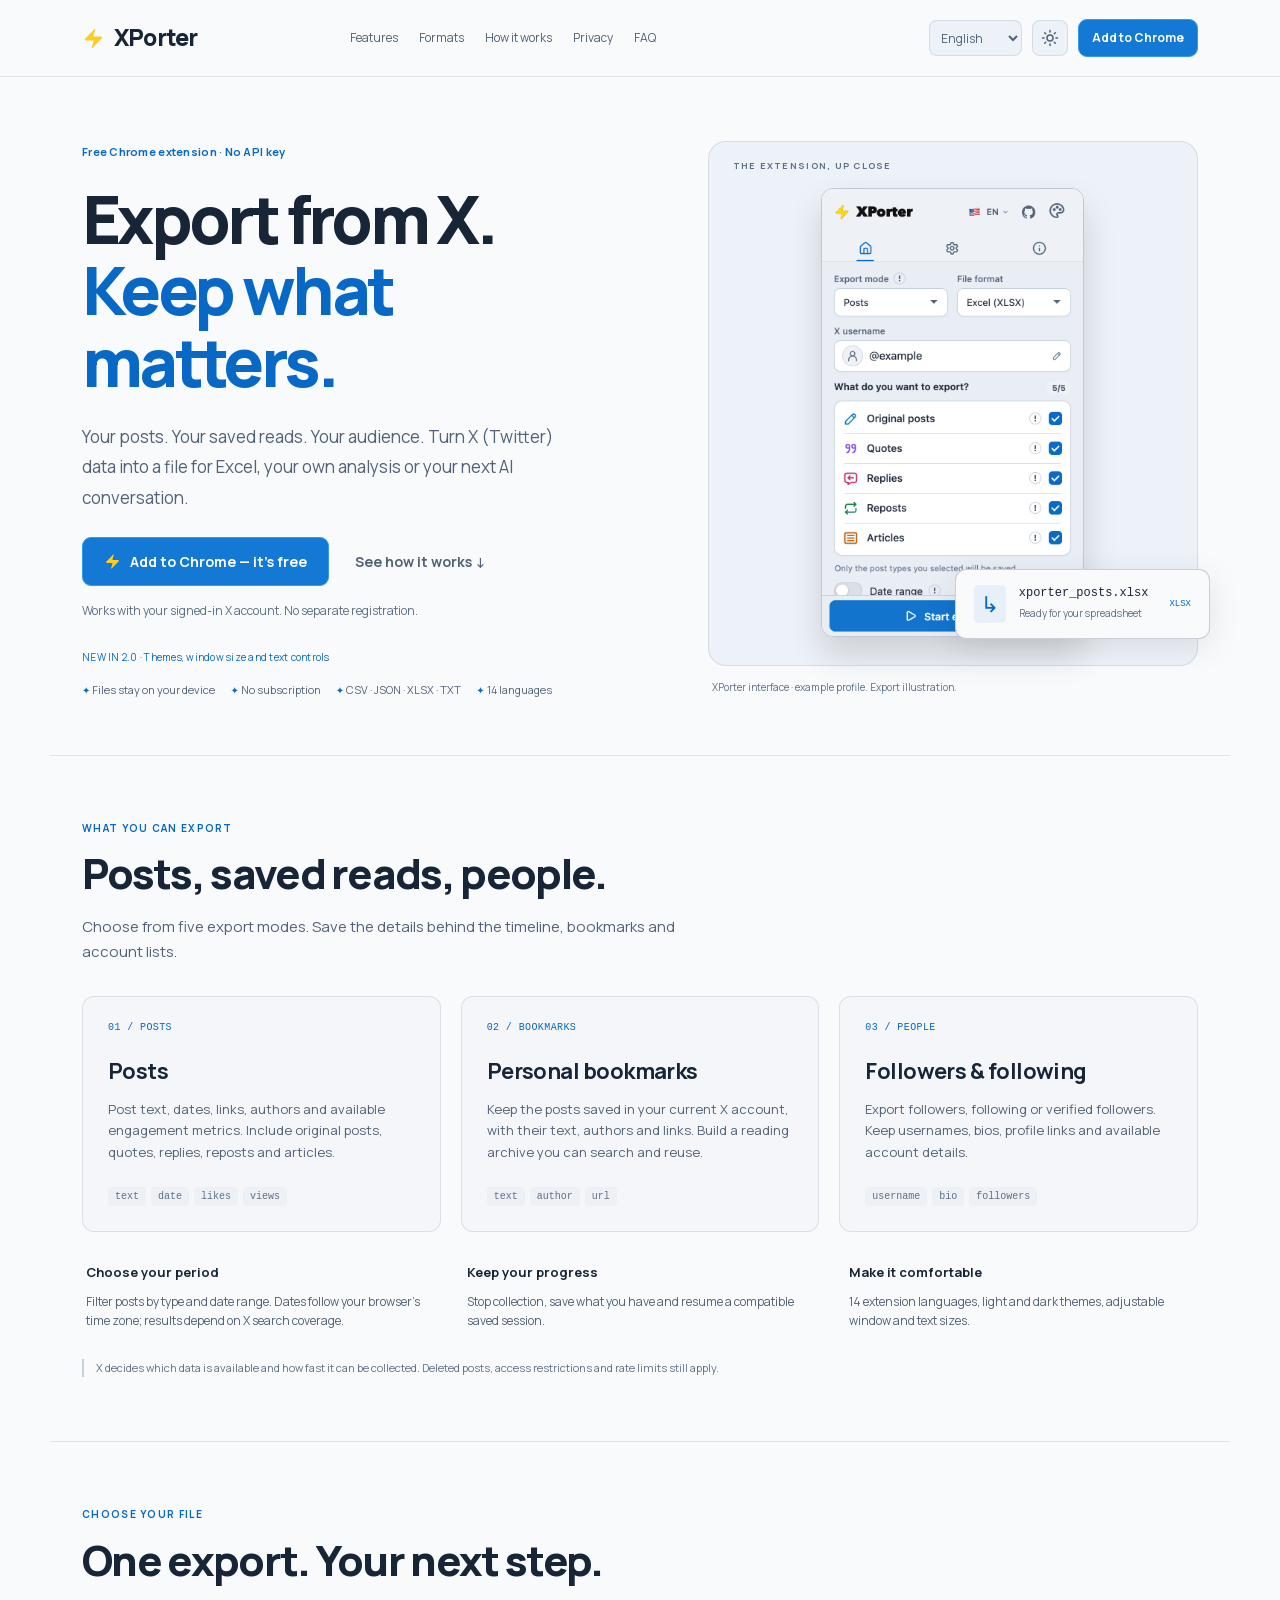
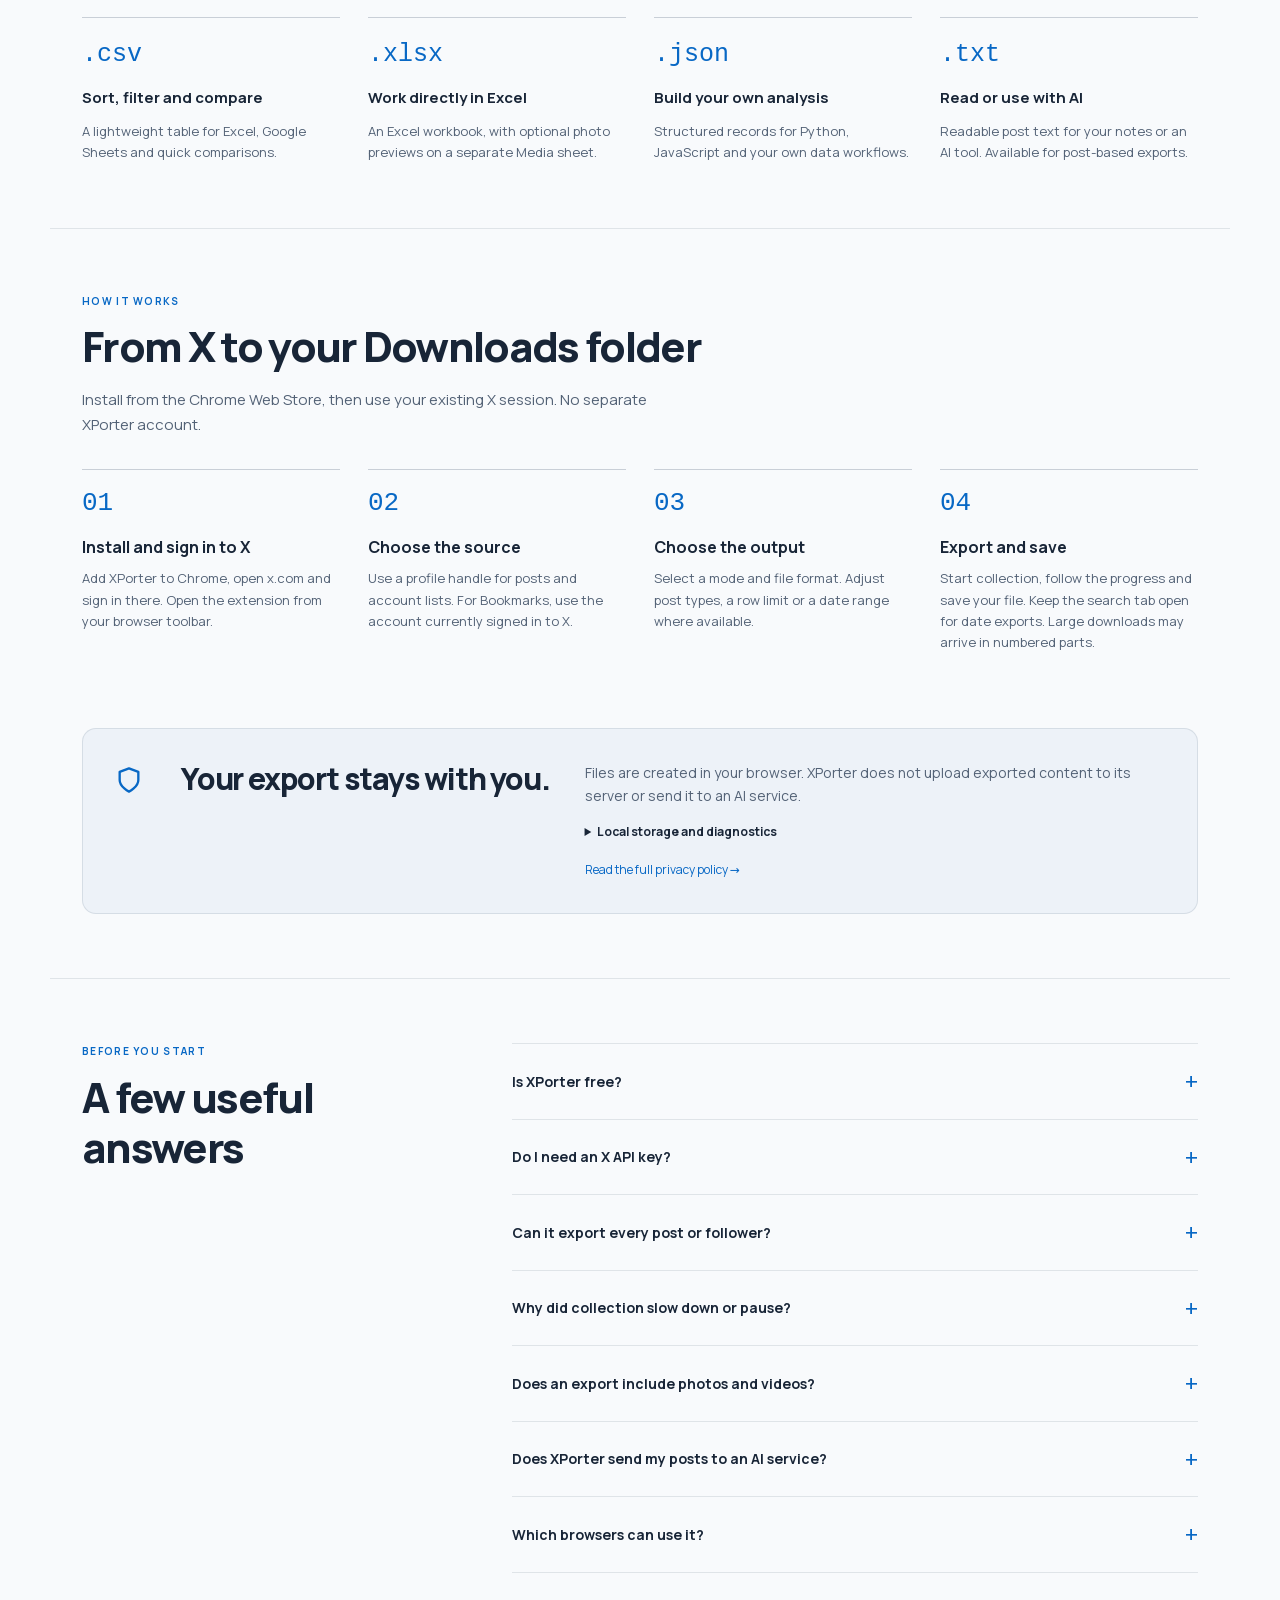
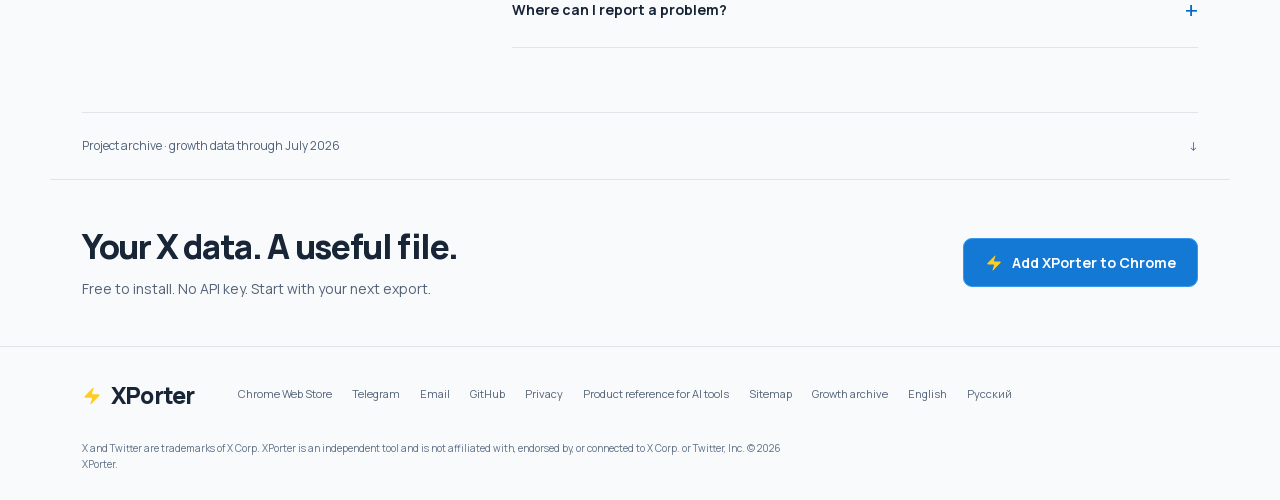
==== commit ebd3652d: "Refine site around the extension and simplify product reading" ====
--- a/docs/index.html
+++ b/docs/index.html
@@ -52,7 +52,7 @@
       </a>
       <div class="nav-links">
         <a class="minor" href="#features" data-i18n="nav_features">Features</a>
-        <a class="minor" href="#formats">CSV / XLSX / JSON / TXT</a>
+        <a class="minor" href="#formats" data-i18n="nav_formats">Formats</a>
         <a class="minor" href="#how" data-i18n="nav_how">How it works</a>
         <a class="minor" href="#privacy" data-i18n="nav_privacy">Privacy</a>
         <a class="minor" href="#faq" data-i18n="nav_faq">FAQ</a>
@@ -67,7 +67,6 @@
       </div>
     </div>
   </nav>
-  <div class="wrap language-links"><a href="./" lang="en" hreflang="en">English</a><a href="./ru/" lang="ru" hreflang="ru">Русский</a><span data-i18n="release_label">Version 2.0.0 · Released September 9, 2026</span></div>
   <p id="languageNote" class="wrap language-note" data-i18n="language_note" hidden>The detailed product reference is available in English and Russian. Other interface translations are retained; updated sections use English where a translation is not yet available.</p>
 
   <main id="main">
@@ -75,16 +74,16 @@
   <header class="wrap hero" id="top">
     <div class="reveal">
       <span class="pill"><span class="bolt" aria-hidden="true"><svg width="15" height="15" viewBox="0 0 24 24"><path d="M4 14a1 1 0 0 1-.78-1.63l9.9-10.2a.5.5 0 0 1 .86.46l-1.92 6.02A1 1 0 0 0 13 10h7a1 1 0 0 1 .78 1.63l-9.9 10.2a.5.5 0 0 1-.86-.46l1.92-6.02A1 1 0 0 0 11 14z"/></svg></span> <span data-i18n="hero_pill">Free Chrome extension · No API key</span></span>
-      <h1 data-i18n-html="hero_h1">Export <span class="grad">X data.</span><br />Make it useful.</h1>
-      <p class="lead" data-i18n="hero_lead">Save X (Twitter) posts, your bookmarks and account lists to files you can actually work with. CSV, Excel, JSON or readable TXT, created in your browser.</p>
+      <h1 data-i18n-html="hero_h1">Export from X.<br /><span class="grad">Keep what matters.</span></h1>
+      <p class="lead" data-i18n="hero_lead">Your posts. Your saved reads. Your audience. Turn X (Twitter) data into a file for Excel, your own analysis or your next AI conversation.</p>
       <div class="hero-cta">
         <a class="btn btn-primary" id="heroInstall" href="https://chromewebstore.google.com/detail/jghmghialodmkmbcpfnhkgllkmjafmja" target="_blank" rel="noopener">
           <span class="bolt" aria-hidden="true"><svg width="17" height="17" viewBox="0 0 24 24"><path d="M4 14a1 1 0 0 1-.78-1.63l9.9-10.2a.5.5 0 0 1 .86.46l-1.92 6.02A1 1 0 0 0 13 10h7a1 1 0 0 1 .78 1.63l-9.9 10.2a.5.5 0 0 1-.86-.46l1.92-6.02A1 1 0 0 0 11 14z"/></svg></span>
           <span data-i18n="hero_cta1">Add to Chrome — it's free</span>
         </a>
-        <a class="btn btn-ghost" href="https://github.com/Lemelson/xporter-extension" target="_blank" rel="noopener" data-i18n="hero_cta2">View on GitHub</a>
-      </div>
-      <p class="hero-note" data-i18n="hero_note">Sign in to X in your browser. X controls which data is available and how quickly it can be collected.</p>
+        <a class="btn btn-ghost" href="#how" data-i18n="hero_cta2">See how it works ↓</a>
+      </div>
+      <p class="hero-note" data-i18n="hero_note">Works with your signed-in X account. No separate registration.</p><p class="release-note" data-i18n="release_label">NEW IN 2.0 · Themes, window size and text controls</p>
       <div class="trust">
         <span><span class="dot">✦</span> <span data-i18n="trust_local">Files stay on your device</span></span>
         <span><span class="dot">✦</span> <span data-i18n="trust_unlimited">No subscription</span></span>
@@ -93,69 +92,36 @@
       </div>
     </div>
 
-    <figure class="export-preview">
-      <div class="preview-top"><span class="preview-bolt" aria-hidden="true">ϟ</span><strong>XPorter</strong><span class="preview-version">2.0.0</span></div>
-      <div class="preview-content">
-        <p class="eyebrow" data-i18n="preview_label">From a timeline to a working file</p>
-        <h2 data-i18n="preview_mode">Choose what to export</h2>
-        <div class="preview-sources"><span data-i18n="preview_posts">Posts &amp; bookmarks</span><span data-i18n="preview_lists">Followers &amp; following</span></div>
-        <div class="preview-path" aria-hidden="true"><span></span>↓<span></span></div>
-        <div class="preview-file"><div class="file-heading"><span class="file-mark" aria-hidden="true">↳</span><strong>xporter_posts.csv</strong><span class="file-extension">.csv</span></div><p data-i18n="preview_fields">Post text · Links · Dates · Engagement</p><div class="file-lines" aria-hidden="true"><i></i><i></i><i></i></div></div>
-        <div class="preview-formats" aria-label="File formats"><span>CSV</span><span>XLSX</span><span>JSON</span><span>TXT</span></div>
-        <p class="preview-result" data-i18n="preview_result">Keep the context. Keep the numbers.</p>
-      </div>
-      <figcaption data-i18n="preview_caption">Illustrative export preview. Available fields depend on the data X returns.</figcaption>
+    <figure class="product-preview">
+      <div class="product-stage">
+        <span class="stage-label" data-i18n="preview_label">THE EXTENSION, UP CLOSE</span>
+        <div class="product-window">
+          <img class="product-dark" src="./assets/xporter-dark.png" width="700" height="1200" alt="XPorter: Posts, Excel (XLSX), @example, post type filters and Start exporting" fetchpriority="high" />
+          <img class="product-light" src="./assets/xporter-light.png" width="700" height="1200" alt="XPorter: Posts, Excel (XLSX), @example, post type filters and Start exporting" fetchpriority="high" />
+        </div>
+        <div class="output-slip"><span class="output-check" aria-hidden="true">↳</span><div><strong>xporter_posts.xlsx</strong><span data-i18n="preview_result">Ready for your spreadsheet</span></div><span class="output-extension">XLSX</span></div>
+      </div>
+      <figcaption data-i18n="preview_caption">XPorter interface · example profile. Export illustration.</figcaption>
     </figure>
   </header>
 
-  <!-- FEATURES -->
-  <section id="features" class="wrap">
-    <div class="section-head reveal">
-      <span class="eyebrow" data-i18n="feat_eyebrow">Features</span>
-      <h2 data-i18n="feat_head">Collect once. Work with it your way.</h2>
-      <p data-i18n="feat_sub">Archive your writing, review an audience, compare posts or prepare a dataset for a spreadsheet or an AI tool.</p>
-    </div>
-    <div class="bento">
-      <div class="fcard reveal">
-        <div class="ftile"><svg width="24" height="24" viewBox="0 0 24 24" fill="none" stroke="currentColor" stroke-width="2" stroke-linecap="round" stroke-linejoin="round"><path d="M17 21v-2a4 4 0 0 0-4-4H5a4 4 0 0 0-4 4v2"/><circle cx="9" cy="7" r="4"/><path d="M23 21v-2a4 4 0 0 0-3-3.87M16 3.13a4 4 0 0 1 0 7.75"/></svg></div>
-        <h3 data-i18n="f_types_t">Posts, bookmarks and people</h3>
-        <p data-i18n="f_types_d">Export accessible profile posts, your signed-in account’s bookmarks, followers, following and verified followers.</p>
-      </div>
-      <div class="fcard reveal">
-        <div class="ftile"><svg width="24" height="24" viewBox="0 0 24 24" fill="none" stroke="currentColor" stroke-width="2" stroke-linecap="round" stroke-linejoin="round"><path d="M14 2H6a2 2 0 0 0-2 2v16a2 2 0 0 0 2 2h12a2 2 0 0 0 2-2V8z"/><path d="M14 2v6h6"/><path d="M8 13h8M8 17h8M8 9h2"/></svg></div>
-        <h3 data-i18n="f_formats_t">A format for the next step</h3>
-        <p data-i18n="f_formats_d">CSV and Excel for spreadsheets, JSON for code, and TXT for post text you can read or copy into an AI tool.</p>
-      </div>
-      <div class="fcard reveal">
-        <div class="ftile"><svg width="24" height="24" viewBox="0 0 24 24" fill="none" stroke="currentColor" stroke-width="2" stroke-linecap="round" stroke-linejoin="round"><rect x="3" y="4" width="18" height="18" rx="2"/><path d="M16 2v4M8 2v4M3 10h18"/></svg></div>
-        <h3 data-i18n="f_dates_t">Filter posts by date</h3>
-        <p data-i18n="f_dates_d">Choose an inclusive date range for posts in your browser’s timezone. Results depend on what X search makes available.</p>
-      </div>
-      <div class="fcard reveal">
-        <div class="ftile"><svg width="24" height="24" viewBox="0 0 24 24" fill="none" stroke="currentColor" stroke-width="2" stroke-linecap="round" stroke-linejoin="round"><path d="M21 2v6h-6"/><path d="M3 12a9 9 0 0 1 15-6.7L21 8"/><path d="M3 22v-6h6"/><path d="M21 12a9 9 0 0 1-15 6.7L3 16"/></svg></div>
-        <h3 data-i18n="f_resume_t">Progress you can keep</h3>
-        <p data-i18n="f_resume_d">Stop an export, save the rows already collected and resume a compatible saved session. X limits can still pause collection.</p>
-      </div>
-
-    </div>
-  </section>
-
-  <section id="datasets" class="wrap detail-section">
-    <div class="section-head"><span class="eyebrow" data-i18n="datasets_eyebrow">What you can export</span><h2 data-i18n="datasets_head">The data behind the profile</h2><p data-i18n="datasets_intro">Five export modes cover posts and account lists. Exporting bookmarks uses your own signed-in X account.</p></div>
-    <dl class="dataset-list">
-      <div><dt data-i18n="dataset_posts">Posts</dt><dd data-i18n="dataset_posts_d">Text, post URL, timestamp, author, language, available engagement counts, hashtags and media links. Filter post types and, when needed, dates.</dd></div>
-      <div><dt data-i18n="dataset_bookmarks">Personal bookmarks</dt><dd data-i18n="dataset_bookmarks_d">Save the posts bookmarked by the account you are signed in to. Other people’s private bookmarks are not accessible.</dd></div>
-      <div><dt data-i18n="dataset_people">Followers, following &amp; verified followers</dt><dd data-i18n="dataset_people_d">Account IDs, usernames, names, bios, profile URLs, available counts, verification, join dates, locations and websites. Missing values remain missing.</dd></div>
-    </dl>
-    <p class="editorial-note" data-i18n="dataset_note">XPorter does not bypass protected accounts, deleted content or X’s access restrictions. An export is a snapshot of what X returns, not a guarantee of a complete historical archive.</p>
+  <section id="features" class="wrap detail-section">
+    <div class="section-head"><span class="eyebrow" data-i18n="datasets_eyebrow">What you can export</span><h2 data-i18n="datasets_head">Posts, saved reads, people.</h2><p data-i18n="datasets_intro">Choose from five export modes. Save the details behind the timeline, bookmarks and account lists.</p></div>
+    <div id="datasets" class="data-cards">
+      <article><span class="data-index">01 / POSTS</span><h3 data-i18n="dataset_posts">Posts</h3><p data-i18n="dataset_posts_d">Post text, dates, links, authors and available engagement metrics. Include original posts, quotes, replies, reposts and articles.</p><div class="data-fields" aria-hidden="true"><span>text</span><span>date</span><span>likes</span><span>views</span></div></article>
+      <article><span class="data-index">02 / BOOKMARKS</span><h3 data-i18n="dataset_bookmarks">Personal bookmarks</h3><p data-i18n="dataset_bookmarks_d">Keep the posts saved in your current X account, with their text, authors and links. Build a reading archive you can search and reuse.</p><div class="data-fields" aria-hidden="true"><span>text</span><span>author</span><span>url</span></div></article>
+      <article><span class="data-index">03 / PEOPLE</span><h3 data-i18n="dataset_people">Followers &amp; following</h3><p data-i18n="dataset_people_d">Export followers, following or verified followers. Keep usernames, bios, profile links and available account details.</p><div class="data-fields" aria-hidden="true"><span>username</span><span>bio</span><span>followers</span></div></article>
+    </div>
+    <div class="export-controls"><div><h3 data-i18n="f_dates_t">Choose your period</h3><p data-i18n="f_dates_d">Filter posts by type and date range. Dates follow your browser’s time zone; results depend on X search coverage.</p></div><div><h3 data-i18n="f_resume_t">Keep your progress</h3><p data-i18n="f_resume_d">Stop collection, save what you have and resume a compatible saved session.</p></div><div><h3 data-i18n="controls_head">Make it comfortable</h3><p data-i18n="controls_short">14 extension languages, light and dark themes, adjustable window and text sizes.</p></div></div>
+    <p class="editorial-note" data-i18n="dataset_note">X decides which data is available and how fast it can be collected. Deleted posts, access restrictions and rate limits still apply.</p>
   </section>
   <section id="formats" class="wrap detail-section">
-    <div class="section-head"><span class="eyebrow" data-i18n="formats_eyebrow">Choose your file</span><h2 data-i18n="formats_head">A spreadsheet. A script. An AI conversation.</h2></div>
+    <div class="section-head"><span class="eyebrow" data-i18n="formats_eyebrow">Choose your file</span><h2 data-i18n="formats_head">One export. Your next step.</h2></div>
     <div class="format-grid">
-      <article class="format-card"><span class="format-extension">.csv</span><h3 data-i18n="format_csv">Sort, filter and compare</h3><p data-i18n="format_csv_d">Open CSV in Excel or import it into Google Sheets. Useful for post metrics and account lists.</p></article>
-      <article class="format-card"><span class="format-extension">.xlsx</span><h3 data-i18n="format_xlsx">Work directly in Excel</h3><p data-i18n="format_xlsx_d">Save an XLSX workbook. Optional photo previews use a separate Media sheet and require your permission to access X’s image host.</p></article>
-      <article class="format-card"><span class="format-extension">.json</span><h3 data-i18n="format_json">Build your own analysis</h3><p data-i18n="format_json_d">Use structured records in Python, JavaScript or your own data pipeline. Preserve the exported fields for later processing.</p></article>
-      <article class="format-card"><span class="format-extension">.txt</span><h3 data-i18n="format_txt">Read or use with AI</h3><p data-i18n="format_txt_d">For post-based exports, save readable text or copy it to the clipboard. You choose whether to share that text with an AI service.</p></article>
+      <article class="format-card"><span class="format-extension">.csv</span><h3 data-i18n="format_csv">Sort, filter and compare</h3><p data-i18n="format_csv_d">A lightweight table for Excel, Google Sheets and quick comparisons.</p></article>
+      <article class="format-card"><span class="format-extension">.xlsx</span><h3 data-i18n="format_xlsx">Work directly in Excel</h3><p data-i18n="format_xlsx_d">An Excel workbook, with optional photo previews on a separate Media sheet.</p></article>
+      <article class="format-card"><span class="format-extension">.json</span><h3 data-i18n="format_json">Build your own analysis</h3><p data-i18n="format_json_d">Structured records for Python, JavaScript and your own data workflows.</p></article>
+      <article class="format-card"><span class="format-extension">.txt</span><h3 data-i18n="format_txt">Read or use with AI</h3><p data-i18n="format_txt_d">Readable post text for your notes or an AI tool. Available for post-based exports.</p></article>
     </div>
   </section>
   <!-- HOW IT WORKS -->
@@ -187,16 +153,13 @@
     </div>
   </section>
 
-  <section class="wrap controls-section"><h2 data-i18n="controls_head">Make the extension fit your workflow</h2><p data-i18n="controls_d">Version 2.0.0 adds a redesigned interface with theme presets and separate controls for window, element and text size. The extension supports 14 languages. Export speed, custom delays and scheduled breaks let you adjust collection; X’s live rate limits take priority.</p></section>
 
   <!-- PRIVACY -->
   <section id="privacy" class="wrap">
     <div class="privacy-box reveal">
       <div class="shield"><svg width="28" height="28" viewBox="0 0 24 24" fill="none" stroke="currentColor" stroke-width="2" stroke-linecap="round" stroke-linejoin="round"><path d="M12 22s8-4 8-10V5l-8-3-8 3v7c0 6 8 10 8 10z"/></svg></div>
-      <h2 data-i18n="priv_t">Local files. Clear data boundaries.</h2>
-      <p data-i18n="priv_d">XPorter creates export files in your browser and does not upload their contents to a XPorter server. Requests use your signed-in X session. In version 2.0.0, product diagnostics stay local during use. Opening the uninstall feedback page sends limited product diagnostics; optional written feedback includes what you submit. A random installation identifier makes those reports pseudonymous, not guaranteed anonymous.</p>
-      <p data-i18n="priv_extra">The extension also keeps a local dataset of non-reply posts X has already loaded while you browse. It makes no extra collection requests for this dataset; you can export or clear it in Settings. Exported content and X credentials are not included in automatic uninstall diagnostics.</p>
-      <p><a href="./privacy-policy.html" data-i18n="priv_link">Read the full privacy policy →</a></p>
+      <h2 data-i18n="priv_t">Your export stays with you.</h2>
+      <div class="privacy-copy"><p data-i18n="priv_short">Files are created in your browser. XPorter does not upload exported content to its server or send it to an AI service.</p><details class="privacy-detail"><summary data-i18n="priv_details">Local storage and diagnostics</summary><p data-i18n="priv_d">XPorter creates export files in your browser and does not upload their contents to a XPorter server. Requests use your signed-in X session. In version 2.0.0, product diagnostics stay local during use. Opening the uninstall feedback page sends limited product diagnostics; optional written feedback includes what you submit. A random installation identifier makes those reports pseudonymous, not guaranteed anonymous.</p><p data-i18n="priv_extra">The extension also keeps a local dataset of non-reply posts X has already loaded while you browse. It makes no extra collection requests for this dataset; you can export or clear it in Settings. Exported content and X credentials are not included in automatic uninstall diagnostics.</p></details><a href="./privacy-policy.html" data-i18n="priv_link">Read the full privacy policy →</a></div>
     </div>
   </section>
 
@@ -204,18 +167,18 @@
   <section id="faq" class="wrap detail-section">
     <div class="section-head"><span class="eyebrow" data-i18n="faq_eyebrow">Before you start</span><h2 data-i18n="faq_head">A few useful answers</h2></div>
     <div class="faq-grid">
-      <article><h3 data-i18n="faq_free_q">Is XPorter free?</h3><p data-i18n="faq_free_a">Yes. There is no subscription, per-export payment or paid XPorter tier. Free exports still depend on X’s rate limits, search coverage, available timelines and your browser’s resources.</p></article>
-      <article><h3 data-i18n="faq_key_q">Do I need an X API key?</h3><p data-i18n="faq_key_a">No. XPorter uses the X account already signed in to your browser. It does not ask for your X password or require a separate XPorter login.</p></article>
-      <article><h3 data-i18n="faq_all_q">Can it export every post or follower?</h3><p data-i18n="faq_all_a">Completeness is not guaranteed. X may limit timelines or search results, return fewer accounts than a profile counter shows, or stop a request. You can save partial results and resume when the saved session supports it.</p></article>
-      <article><h3 data-i18n="faq_pause_q">Why did collection slow down or pause?</h3><p data-i18n="faq_pause_a">X sets request quotas. XPorter respects available quota headers and retries some temporary failures. Faster presets cannot remove those limits. If collection stalls, save the rows you have and follow the status message before retrying.</p></article>
-      <article><h3 data-i18n="faq_photos_q">Does an export include photos and videos?</h3><p data-i18n="faq_photos_a">Post exports include available media links. XLSX can also embed bounded photo previews in a Media sheet with optional image-host permission. It is not a full-resolution photo or video archive.</p></article>
-      <article><h3 data-i18n="faq_ai_q">Does XPorter send my posts to an AI service?</h3><p data-i18n="faq_ai_a">No. TXT makes post exports easier to read and reuse. Copying or uploading a file to an AI service is a separate action you choose, subject to that service’s data policy.</p></article>
-      <article><h3 data-i18n="faq_browser_q">Which browsers can use it?</h3><p data-i18n="faq_browser_a">XPorter is distributed through the Chrome Web Store for desktop Chrome. Other Chromium browsers may support the extension, but compatibility and installation rules can differ. This is not a mobile X app.</p></article>
-      <article><h3 data-i18n="faq_help_q">Where can I report a problem?</h3><p data-i18n="faq_help_a">Use the Telegram, email or GitHub links below. Include the extension version, export mode and visible error message. Leave out passwords, cookies and any private exported content.</p></article>
+      <details><summary data-i18n="faq_free_q">Is XPorter free?</summary><p data-i18n="faq_free_a">Yes. There is no subscription, per-export payment or paid XPorter tier. Free exports still depend on X’s rate limits, search coverage, available timelines and your browser’s resources.</p></details>
+      <details><summary data-i18n="faq_key_q">Do I need an X API key?</summary><p data-i18n="faq_key_a">No. XPorter uses the X account already signed in to your browser. It does not ask for your X password or require a separate XPorter login.</p></details>
+      <details><summary data-i18n="faq_all_q">Can it export every post or follower?</summary><p data-i18n="faq_all_a">Completeness is not guaranteed. X may limit timelines or search results, return fewer accounts than a profile counter shows, or stop a request. You can save partial results and resume when the saved session supports it.</p></details>
+      <details><summary data-i18n="faq_pause_q">Why did collection slow down or pause?</summary><p data-i18n="faq_pause_a">X sets request quotas. XPorter respects available quota headers and retries some temporary failures. Faster presets cannot remove those limits. If collection stalls, save the rows you have and follow the status message before retrying.</p></details>
+      <details><summary data-i18n="faq_photos_q">Does an export include photos and videos?</summary><p data-i18n="faq_photos_a">Post exports include available media links. XLSX can also embed bounded photo previews in a Media sheet with optional image-host permission. It is not a full-resolution photo or video archive.</p></details>
+      <details><summary data-i18n="faq_ai_q">Does XPorter send my posts to an AI service?</summary><p data-i18n="faq_ai_a">No. TXT makes post exports easier to read and reuse. Copying or uploading a file to an AI service is a separate action you choose, subject to that service’s data policy.</p></details>
+      <details><summary data-i18n="faq_browser_q">Which browsers can use it?</summary><p data-i18n="faq_browser_a">XPorter is distributed through the Chrome Web Store for desktop Chrome. Other Chromium browsers may support the extension, but compatibility and installation rules can differ. This is not a mobile X app.</p></details>
+      <details><summary data-i18n="faq_help_q">Where can I report a problem?</summary><p data-i18n="faq_help_a">Use the Telegram, email or GitHub links below. Include the extension version, export mode and visible error message. Leave out passwords, cookies and any private exported content.</p></details>
     </div>
   </section>
   <!-- PUBLIC GROWTH TRAJECTORY -->
-  <section id="growth" class="wrap">
+  <section id="growth" class="wrap"><details class="growth-archive"><summary data-i18n="growth_archive_label">Project archive · growth data through July 2026</summary><div class="archive-content">
     <div class="growth-intro">
       <div class="section-head reveal">
         <span class="eyebrow" data-i18n="growth_eyebrow">Public growth archive</span>
@@ -266,11 +229,12 @@
     <p class="growth-error" id="growthError" data-i18n="growth_error">The growth data could not be loaded.</p>
     <p class="growth-note reveal" data-i18n="growth_note">This archive is preserved for transparency. The scenario range is not a confidence interval or a promise of future growth.</p>
     <p class="growth-note"><a href="./assets/growth-forecast.json" data-i18n="growth_source">Download the historical data and model results (JSON)</a></p>
+    </div></details>
   </section>
 
   <section class="wrap final reveal">
-    <h2 data-i18n="cta_t">Put your next export to work</h2>
-    <p data-i18n="cta_d">Install XPorter, choose the data you can access and save a file you control.</p>
+    <h2 data-i18n="cta_t">Your X data. A useful file.</h2>
+    <p data-i18n="cta_d">Free to install. No API key. Start with your next export.</p>
     <a class="btn btn-primary" id="finalInstall" href="https://chromewebstore.google.com/detail/jghmghialodmkmbcpfnhkgllkmjafmja" target="_blank" rel="noopener">
       <span class="bolt" aria-hidden="true"><svg width="18" height="18" viewBox="0 0 24 24"><path d="M4 14a1 1 0 0 1-.78-1.63l9.9-10.2a.5.5 0 0 1 .86.46l-1.92 6.02A1 1 0 0 0 13 10h7a1 1 0 0 1 .78 1.63l-9.9 10.2a.5.5 0 0 1-.86-.46l1.92-6.02A1 1 0 0 0 11 14z"/></svg></span>
       <span data-i18n="cta_btn">Add XPorter to Chrome</span>
@@ -293,7 +257,7 @@
           <a href="./privacy-policy.html" data-i18n="foot_privacy">Privacy</a>
           <a href="./llms.txt" data-i18n="foot_reference">Product reference for AI tools</a>
           <a href="./sitemap.xml" data-i18n="foot_sitemap">Sitemap</a>
-          <a href="#growth" data-i18n="nav_growth">Growth archive</a>
+          <a href="#growth" data-i18n="nav_growth">Growth archive</a><a href="./" lang="en" hreflang="en">English</a><a href="./ru/" lang="ru" hreflang="ru">Русский</a>
         </div>
       </div>
       <p class="disclaimer" data-i18n="foot_disclaimer">X and Twitter are trademarks of X Corp. XPorter is an independent tool and is not affiliated with, endorsed by, or connected to X Corp. or Twitter, Inc. © 2026 XPorter.</p>
--- a/docs/assets/site.css
+++ b/docs/assets/site.css
@@ -22,423 +22,119 @@
   src: url(fonts/manrope-latin.woff2) format('woff2');
   unicode-range: U+0000-00FF, U+0131, U+0152-0153, U+02BB-02BC, U+02C6, U+02DA, U+02DC, U+0304, U+0308, U+0329, U+2000-206F, U+20AC, U+2122, U+2191, U+2193, U+2212, U+2215, U+FEFF, U+FFFD;
 }
-/* ============================================================
-       XPorter site — brand-matched to the extension.
-       Dark default + light theme; backgrounds, accent and the
-       glowing yellow bolt are copied from popup.css.
-       ============================================================ */
-    :root {
-      --text-primary: #FFFFFF;
-      --text-secondary: rgba(255, 255, 255, 0.76);
-      --text-muted: rgba(255, 255, 255, 0.56);
-      --accent: #60B8FF;
-      --accent-2: #a855f7;
-      --accent-hover: #8DCFFF;
-      --accent-glow: rgba(96, 184, 255, 0.22);
-      --glass-bg: rgba(255, 255, 255, 0.055);
-      --glass-bg-2: rgba(255, 255, 255, 0.085);
-      --glass-bg-hover: rgba(255, 255, 255, 0.11);
-      --glass-border: rgba(255, 255, 255, 0.14);
-      --glass-border-strong: rgba(255, 255, 255, 0.30);
-      --card-shadow: 0 18px 50px rgba(4, 8, 22, 0.45);
-      --nav-bg: rgba(13, 21, 38, 0.6);
-      --radius: 20px;
-      --radius-sm: 13px;
-      --maxw: 1120px;
-      /* yellow bolt (from popup.css) */
-      --zap-glow: 9px;
-      --zap-glow-hi: 15px;
-      --zap-c1: rgba(255, 200, 36, 0.72);
-      --zap-c2: rgba(255, 222, 92, 1);
-      --zap-extra: drop-shadow(0 0 0 transparent);
-    }
-
-    :root[data-theme="light"] {
-      --text-primary: rgba(13, 22, 41, 0.94);
-      --text-secondary: rgba(13, 22, 41, 0.70);
-      --text-muted: rgba(13, 22, 41, 0.55);
-      --accent: #0A6FDB;
-      --accent-2: #7c3aed;
-      --accent-hover: #0860C0;
-      --accent-glow: rgba(10, 111, 219, 0.16);
-      --glass-bg: rgba(255, 255, 255, 0.5);
-      --glass-bg-2: rgba(255, 255, 255, 0.66);
-      --glass-bg-hover: rgba(255, 255, 255, 0.8);
-      --glass-border: rgba(255, 255, 255, 0.65);
-      --glass-border-strong: rgba(13, 22, 41, 0.18);
-      --card-shadow: 0 18px 50px rgba(40, 50, 110, 0.16);
-      --nav-bg: rgba(232, 239, 250, 0.62);
-      /* bolt keeps yellow but gets a violet separation on the pale bg */
-      --zap-glow: 13px;
-      --zap-glow-hi: 21px;
-      --zap-c1: rgba(255, 184, 24, 0.7);
-      --zap-c2: rgba(255, 204, 48, 0.95);
-      --zap-extra: drop-shadow(0 0 4px rgba(72, 46, 132, 0.42)) drop-shadow(0 2px 10px rgba(99, 70, 229, 0.3));
-    }
-
-    * { margin: 0; padding: 0; box-sizing: border-box; }
-    html { scroll-behavior: smooth; }
-
-    body {
-      font-family: -apple-system, BlinkMacSystemFont, 'Segoe UI', 'Inter', 'Noto Sans', Helvetica, Arial, sans-serif;
-      color: var(--text-primary);
-      line-height: 1.6;
-      -webkit-font-smoothing: antialiased;
-      overflow-x: hidden;
-      min-height: 100vh;
-      /* sunrise gradient — exact values from the extension (dark) */
-      background:
-        radial-gradient(ellipse at 20% 20%, rgba(59, 130, 246, 0.15) 0%, transparent 50%),
-        radial-gradient(ellipse at 80% 80%, rgba(168, 85, 247, 0.12) 0%, transparent 50%),
-        radial-gradient(ellipse at 50% 50%, rgba(14, 165, 233, 0.08) 0%, transparent 70%),
-        linear-gradient(135deg, #0f172a 0%, #1e293b 50%, #0f172a 100%);
-      background-attachment: fixed;
-    }
-    :root[data-theme="light"] body {
-      background:
-        radial-gradient(ellipse at 20% 20%, rgba(59, 130, 246, 0.22) 0%, transparent 50%),
-        radial-gradient(ellipse at 80% 80%, rgba(147, 51, 234, 0.18) 0%, transparent 50%),
-        radial-gradient(ellipse at 50% 50%, rgba(14, 165, 233, 0.14) 0%, transparent 70%),
-        linear-gradient(135deg, #adc6e8 0%, #c3b2dc 50%, #aacfe9 100%);
-      background-attachment: fixed;
-    }
-
-    /* liquid-glass drifting orbs */
-    .orbs { position: fixed; inset: 0; z-index: 0; pointer-events: none; overflow: hidden; }
-    .orb { position: absolute; border-radius: 50%; filter: blur(70px); opacity: .55; will-change: transform; }
-    .orb.o1 { width: 520px; height: 520px; top: -120px; left: -100px; background: radial-gradient(circle, rgba(59,130,246,.55), transparent 70%); animation: drift1 22s ease-in-out infinite; }
-    .orb.o2 { width: 460px; height: 460px; top: 5%; right: -120px; background: radial-gradient(circle, rgba(168,85,247,.45), transparent 70%); animation: drift2 26s ease-in-out infinite; }
-    .orb.o3 { width: 600px; height: 600px; bottom: -200px; left: 30%; background: radial-gradient(circle, rgba(14,165,233,.30), transparent 70%); animation: drift3 30s ease-in-out infinite; }
-    :root[data-theme="light"] .orb { opacity: .4; }
-    @keyframes drift1 { 0%,100% { transform: translate(0,0) scale(1); } 50% { transform: translate(60px,40px) scale(1.12); } }
-    @keyframes drift2 { 0%,100% { transform: translate(0,0) scale(1); } 50% { transform: translate(-50px,60px) scale(1.1); } }
-    @keyframes drift3 { 0%,100% { transform: translate(0,0) scale(1); } 50% { transform: translate(40px,-50px) scale(1.15); } }
-    @media (prefers-reduced-motion: reduce) { .orb { animation: none; } }
-
-    .wrap { max-width: var(--maxw); margin: 0 auto; padding-left: 22px; padding-right: 22px; position: relative; z-index: 1; }
-    a { color: inherit; text-decoration: none; }
-
-    /* ---------- glowing yellow bolt ---------- */
-    .bolt {
-      display: inline-flex; align-items: center; color: #ffd60a;
-      filter: drop-shadow(0 0 var(--zap-glow) var(--zap-c1)) var(--zap-extra);
-      animation: zap-glow 5s ease-in-out infinite, zap-flicker 7s linear infinite;
-    }
-    .bolt svg path { fill: currentColor; stroke: none; }
-    @keyframes zap-glow {
-      0%, 100% { filter: drop-shadow(0 0 var(--zap-glow) var(--zap-c1)) var(--zap-extra); }
-      50% { filter: drop-shadow(0 0 var(--zap-glow-hi) var(--zap-c2)) var(--zap-extra); }
-    }
-    @keyframes zap-flicker {
-      0%, 37%, 100% { opacity: 1; }
-      37.6% { opacity: .45; } 38.2% { opacity: 1; } 38.9% { opacity: .65; } 39.5% { opacity: 1; }
-      71% { opacity: 1; } 71.5% { opacity: .5; } 72% { opacity: 1; }
-    }
-    @media (prefers-reduced-motion: reduce) { .bolt { animation: none; } }
-
-    /* ---------- nav ---------- */
-    nav {
-      position: sticky; top: 0; z-index: 50;
-      backdrop-filter: blur(16px) saturate(160%); -webkit-backdrop-filter: blur(16px) saturate(160%);
-      background: var(--nav-bg); border-bottom: 1px solid var(--glass-border);
-    }
-    .nav-inner { display: flex; align-items: center; justify-content: space-between; height: 64px; gap: 16px; }
-    .brand { display: inline-flex; align-items: center; gap: 9px; font-weight: 800; font-size: 18px; letter-spacing: -0.4px; }
-    .nav-links { display: flex; align-items: center; gap: 22px; }
-    .nav-links a.minor { color: var(--text-secondary); font-size: 14.5px; font-weight: 500; transition: color .15s; }
-    .nav-links a.minor:hover { color: var(--text-primary); }
-    .nav-tools { display: flex; align-items: center; gap: 10px; }
-
-    .icon-btn {
-      display: inline-flex; align-items: center; justify-content: center;
-      width: 38px; height: 38px; border-radius: 11px; cursor: pointer;
-      background: var(--glass-bg); border: 1px solid var(--glass-border); color: var(--text-secondary);
-      transition: background .15s, border-color .15s, color .15s, transform .08s;
-    }
-    .icon-btn:hover { background: var(--glass-bg-hover); color: var(--text-primary); border-color: var(--glass-border-strong); }
-    .icon-btn:active { transform: scale(.94); }
-    .sun, .moon { display: none; }
-    :root[data-theme="dark"] .moon { display: block; }
-    :root[data-theme="light"] .sun { display: block; }
-
-    .lang-wrap { position: relative; display: inline-flex; }
-    .lang-select {
-      appearance: none; -webkit-appearance: none;
-      background: var(--glass-bg); border: 1px solid var(--glass-border); color: var(--text-secondary);
-      font: inherit; font-size: 13.5px; font-weight: 500; padding: 9px 30px 9px 13px; border-radius: 11px; cursor: pointer;
-    }
-    .lang-wrap::after { content: ""; position: absolute; top: 50%; right: 13px; width: 6px; height: 6px; border-right: 2px solid var(--text-muted); border-bottom: 2px solid var(--text-muted); transform: translateY(-65%) rotate(45deg); pointer-events: none; }
-
-    .btn {
-      display: inline-flex; align-items: center; gap: 8px; font: inherit; font-size: 14.5px; font-weight: 650;
-      border-radius: 999px; padding: 10px 18px; cursor: pointer; border: 1px solid transparent;
-      transition: background .15s, border-color .15s, transform .08s, box-shadow .2s, filter .15s; white-space: nowrap;
-    }
-    .btn:active { transform: scale(.97); }
-    .btn-primary { background: var(--accent); color: #04121f; box-shadow: 0 6px 22px var(--accent-glow); }
-    :root[data-theme="light"] .btn-primary { color: #fff; }
-    .btn-primary:hover { background: var(--accent-hover); box-shadow: 0 10px 30px var(--accent-glow); }
-    .btn-ghost { border-color: var(--glass-border-strong); color: var(--text-primary); background: var(--glass-bg); }
-    .btn-ghost:hover { background: var(--glass-bg-hover); }
-    @media (max-width: 860px) { .nav-links a.minor { display: none; } }
-
-    /* ---------- hero ---------- */
-    .hero { padding-top: 76px; padding-bottom: 40px; display: grid; grid-template-columns: 1.05fr 0.95fr; gap: 48px; align-items: center; }
-    .pill {
-      display: inline-flex; align-items: center; gap: 8px; font-size: 13px; font-weight: 650; color: var(--text-primary);
-      background: var(--glass-bg-2); border: 1px solid var(--glass-border-strong); padding: 7px 14px 7px 11px; border-radius: 999px; margin-bottom: 22px;
-    }
-    .hero h1 { font-size: clamp(36px, 5.2vw, 58px); line-height: 1.04; letter-spacing: -1.8px; font-weight: 850; }
-    .hero h1 .grad { background: linear-gradient(100deg, var(--accent), var(--accent-2)); -webkit-background-clip: text; background-clip: text; -webkit-text-fill-color: transparent; }
-    .hero p.lead { color: var(--text-secondary); font-size: 18.5px; margin: 20px 0 30px; max-width: 530px; }
-    .hero-cta { display: flex; gap: 12px; flex-wrap: wrap; align-items: center; }
-    .hero .btn-primary { padding: 14px 26px; font-size: 15.5px; }
-    .hero .btn-ghost { padding: 14px 24px; font-size: 15.5px; }
-    .trust { margin-top: 28px; display: flex; flex-wrap: wrap; gap: 9px 24px; color: var(--text-muted); font-size: 14px; }
-    .trust span { display: inline-flex; align-items: center; gap: 7px; }
-    .trust .dot { color: var(--accent); }
-    @media (max-width: 920px) { .hero { grid-template-columns: 1fr; padding-top: 48px; padding-bottom: 24px; gap: 40px; } .mock-wrap { order: -1; } }
-
-    /* ---------- popup mock ---------- */
-    .mock-wrap { display: flex; justify-content: center; perspective: 1500px; position: relative; }
-    .mock-wrap::before { content: ""; position: absolute; inset: -40px; background: radial-gradient(circle at 60% 40%, var(--accent-glow), transparent 65%); filter: blur(20px); z-index: 0; }
-    .mock {
-      position: relative; z-index: 1; width: 340px;
-      background: linear-gradient(160deg, rgba(20,33,52,.82), rgba(15,24,40,.82));
-      border: 1px solid var(--glass-border-strong); border-radius: 22px;
-      box-shadow: 0 34px 90px rgba(4, 8, 22, 0.6);
-      backdrop-filter: blur(24px) saturate(150%); -webkit-backdrop-filter: blur(24px) saturate(150%);
-      overflow: hidden; transform: rotateY(-10deg) rotateX(4deg); transition: transform .5s ease;
-    }
-    :root[data-theme="light"] .mock { background: linear-gradient(160deg, rgba(255,255,255,.72), rgba(255,255,255,.5)); }
-    .mock:hover { transform: rotateY(0) rotateX(0); }
-    .mock-head { display: flex; align-items: center; justify-content: space-between; padding: 15px 16px; border-bottom: 1px solid var(--glass-border); }
-    .mock-head .b { display: inline-flex; align-items: center; gap: 8px; font-weight: 800; font-size: 15px; }
-    .mock-head .meta { color: var(--text-muted); font-size: 12px; }
-    .mock-tabs { display: flex; gap: 4px; padding: 10px 12px 0; }
-    .mock-tab { flex: 1; text-align: center; font-size: 12.5px; padding: 8px; color: var(--text-muted); border-bottom: 2px solid transparent; }
-    .mock-tab.active { color: var(--accent); border-bottom-color: var(--accent); font-weight: 650; }
-    .mock-body { padding: 16px; display: flex; flex-direction: column; gap: 13px; }
-    .mlabel { font-size: 11px; text-transform: uppercase; letter-spacing: .6px; color: var(--text-muted); margin-bottom: 6px; }
-    .mfield { background: var(--glass-bg-2); border: 1px solid var(--glass-border); border-radius: 10px; padding: 11px 13px; font-size: 14px; display: flex; align-items: center; justify-content: space-between; }
-    .mfield .muted { color: var(--text-muted); }
-    .mfield .chev { width: 7px; height: 7px; border-right: 2px solid var(--text-muted); border-bottom: 2px solid var(--text-muted); transform: rotate(45deg); }
-    .mbtn { margin-top: 4px; background: var(--accent); color: #04121f; font-weight: 750; text-align: center; padding: 12px; border-radius: 10px; font-size: 14.5px; box-shadow: 0 6px 20px var(--accent-glow); }
-    :root[data-theme="light"] .mbtn { color: #fff; }
-
-    /* ---------- sections ---------- */
-    section { padding-top: 40px; padding-bottom: 40px; position: relative; z-index: 1; }
-    .section-head { text-align: center; max-width: 640px; margin: 0 auto 34px; }
-    .eyebrow { display: inline-block; font-size: 12.5px; font-weight: 750; letter-spacing: 1.4px; text-transform: uppercase; color: var(--accent); margin-bottom: 12px; }
-    .section-head h2 { font-size: clamp(28px, 3.6vw, 40px); letter-spacing: -1px; font-weight: 850; line-height: 1.1; }
-    .section-head p { color: var(--text-secondary); font-size: 17px; margin-top: 13px; }
-
-    /* Content remains visible with JavaScript disabled. */
-    .reveal { opacity: 1; transform: none; }
-
-    /* ---------- features (bento) ---------- */
-    .bento { display: grid; grid-template-columns: 1fr 1fr; gap: 18px; }
-    .fcard {
-      position: relative; background: var(--glass-bg); border: 1px solid var(--glass-border); border-radius: var(--radius);
-      padding: 28px; overflow: hidden; box-shadow: var(--card-shadow);
-      transition: transform .25s cubic-bezier(.2,.8,.2,1), border-color .25s, background .25s;
-    }
-    .fcard::after { content: ""; position: absolute; inset: 0; background: radial-gradient(120% 90% at 50% 0%, var(--accent-glow), transparent 62%); opacity: 0; transition: opacity .25s; pointer-events: none; }
-    .fcard:hover { transform: translateY(-5px); border-color: var(--glass-border-strong); background: var(--glass-bg-2); }
-    .fcard:hover::after { opacity: 1; }
-    .ftile {
-      width: 50px; height: 50px; border-radius: 14px; display: flex; align-items: center; justify-content: center;
-      color: #fff; margin-bottom: 18px;
-      background: linear-gradient(140deg, var(--accent), var(--accent-2));
-      box-shadow: 0 8px 22px var(--accent-glow);
-    }
-    .fcard h3 { font-size: 18px; font-weight: 750; margin-bottom: 8px; letter-spacing: -0.3px; }
-    .fcard p { color: var(--text-secondary); font-size: 14.5px; max-width: 52ch; }
-    @media (max-width: 720px) { .bento { grid-template-columns: 1fr; } }
-
-    /* ---------- steps ---------- */
-    .steps { position: relative; display: grid; grid-template-columns: repeat(4, 1fr); gap: 18px; }
-    /* connecting line removed — it bled through the translucent cards */
-    .step { position: relative; z-index: 1; background: var(--glass-bg); border: 1px solid var(--glass-border); border-radius: var(--radius); padding: 26px 22px; box-shadow: var(--card-shadow); transition: transform .25s, border-color .25s; }
-    .step:hover { transform: translateY(-5px); border-color: var(--glass-border-strong); }
-    .step-top { display: flex; align-items: center; gap: 12px; margin-bottom: 16px; }
-    .step .num { counter-increment: step; flex: none; display: flex; align-items: center; justify-content: center; width: 38px; height: 38px; border-radius: 50%; font-weight: 850; font-size: 16px; color: #fff; background: linear-gradient(140deg, var(--accent), var(--accent-2)); box-shadow: 0 6px 18px var(--accent-glow); }
-    .step .num::before { content: counter(step); }
-    .step .step-ico { color: var(--accent); display: flex; opacity: .9; }
-    .step h3 { font-size: 16.5px; font-weight: 750; margin-bottom: 7px; }
-    .step p { color: var(--text-secondary); font-size: 14px; }
-    .steps-wrap { counter-reset: step; }
-    @media (max-width: 860px) { .steps { grid-template-columns: 1fr 1fr; } .steps::before { display: none; } }
-    @media (max-width: 480px) { .steps { grid-template-columns: 1fr; } }
-
-    /* ---------- privacy ---------- */
-    .privacy-box {
-      background: var(--glass-bg-2);
-      border: 1px solid var(--glass-border-strong); border-radius: 26px; padding: 48px 40px; text-align: center;
-      box-shadow: var(--card-shadow); position: relative; overflow: hidden;
-      backdrop-filter: blur(22px) saturate(140%); -webkit-backdrop-filter: blur(22px) saturate(140%);
-    }
-    .privacy-box::before { content: ""; position: absolute; inset: 0; background: radial-gradient(120% 80% at 50% -10%, var(--accent-glow), transparent 60%); pointer-events: none; }
-    .privacy-box > * { position: relative; z-index: 1; }
-    .privacy-box .shield { width: 60px; height: 60px; border-radius: 16px; background: linear-gradient(140deg, var(--accent), var(--accent-2)); color: #fff; display: inline-flex; align-items: center; justify-content: center; margin-bottom: 20px; box-shadow: 0 10px 28px var(--accent-glow); }
-    .privacy-box h2 { font-size: clamp(24px, 3vw, 34px); letter-spacing: -0.8px; font-weight: 850; }
-    .privacy-box p { color: var(--text-secondary); max-width: 640px; margin: 16px auto 0; font-size: 16px; }
-    .privacy-box a { color: var(--accent); font-weight: 650; }
-
-
-    /* ---------- final cta ---------- */
-    .final { text-align: center; }
-    .final h2 { font-size: clamp(30px, 4vw, 46px); letter-spacing: -1.2px; font-weight: 850; }
-    .final p { color: var(--text-secondary); font-size: 17.5px; margin: 14px 0 28px; }
-    .final .btn-primary { padding: 16px 32px; font-size: 16.5px; }
-
-    /* ---------- footer ---------- */
-    footer { border-top: 1px solid var(--glass-border); padding: 42px 0; margin-top: 30px; position: relative; z-index: 1; }
-    .foot-inner { display: flex; flex-wrap: wrap; gap: 20px; justify-content: space-between; align-items: center; }
-    .foot-links { display: flex; gap: 22px; flex-wrap: wrap; }
-    .foot-links a { color: var(--text-secondary); font-size: 14.5px; transition: color .15s; }
-    .foot-links a:hover { color: var(--text-primary); }
-    .disclaimer { font-size: 12.5px; color: var(--text-muted); margin-top: 18px; max-width: 780px; }
-
-    @media (max-width: 560px) { section { padding-top: 34px; padding-bottom: 34px; } .privacy-box { padding: 32px 20px; } }
-
-    /* 2026 compact editorial pass */
-    :root {
-      --text-primary: #f7f9fc;
-      --text-secondary: #b6c0d0;
-      --text-muted: #8793a6;
-      --accent: #58a8f8;
-      --accent-2: #58a8f8;
-      --accent-hover: #80bdf8;
-      --accent-glow: rgba(48, 133, 219, 0.18);
-      --glass-bg: rgba(255, 255, 255, 0.035);
-      --glass-bg-2: rgba(255, 255, 255, 0.055);
-      --glass-bg-hover: rgba(255, 255, 255, 0.075);
-      --glass-border: rgba(255, 255, 255, 0.10);
-      --glass-border-strong: rgba(255, 255, 255, 0.18);
-      --card-shadow: none;
-      --nav-bg: rgba(10, 17, 29, 0.86);
-      --radius: 18px;
-      --radius-sm: 10px;
-      --maxw: 1080px;
-    }
-
-    :root[data-theme="light"] {
-      --text-primary: #152033;
-      --text-secondary: #526076;
-      --text-muted: #758198;
-      --accent: #116fc7;
-      --accent-2: #116fc7;
-      --accent-hover: #0d5eaa;
-      --accent-glow: rgba(17, 111, 199, 0.12);
-      --glass-bg: rgba(255, 255, 255, 0.58);
-      --glass-bg-2: rgba(255, 255, 255, 0.78);
-      --glass-bg-hover: rgba(255, 255, 255, 0.92);
-      --glass-border: rgba(29, 62, 97, 0.12);
-      --glass-border-strong: rgba(29, 62, 97, 0.20);
-      --nav-bg: rgba(238, 244, 250, 0.88);
-    }
-
-    body {
-      font-family: "Manrope", -apple-system, BlinkMacSystemFont, "Segoe UI", sans-serif;
-      background: #0a111d;
-      font-feature-settings: "ss01" 1, "ss02" 1;
-    }
-    :root[data-theme="light"] body { background: #edf3f8; }
-    body::before {
-      content: "";
-      position: fixed;
-      inset: 0;
-      z-index: 0;
-      pointer-events: none;
-      background:
-        radial-gradient(circle at 12% 0%, rgba(52, 138, 225, 0.16), transparent 31rem),
-        linear-gradient(rgba(255, 255, 255, 0.018) 1px, transparent 1px),
-        linear-gradient(90deg, rgba(255, 255, 255, 0.018) 1px, transparent 1px);
-      background-size: auto, 64px 64px, 64px 64px;
-      mask-image: linear-gradient(to bottom, black, transparent 74%);
-    }
-    :root[data-theme="light"] body::before {
-      background:
-        radial-gradient(circle at 12% 0%, rgba(28, 117, 203, 0.13), transparent 31rem),
-        linear-gradient(rgba(29, 62, 97, 0.035) 1px, transparent 1px),
-        linear-gradient(90deg, rgba(29, 62, 97, 0.035) 1px, transparent 1px);
-      background-size: auto, 64px 64px, 64px 64px;
-    }
-    .orbs { display: none; }
-    .wrap { padding-left: 28px; padding-right: 28px; }
-    a:focus-visible, button:focus-visible, select:focus-visible { outline: 3px solid var(--accent); outline-offset: 4px; }
-    .skip-link { position: fixed; left: 18px; top: 12px; z-index: 100; padding: 10px 14px; border-radius: 8px; background: var(--text-primary); color: #0a111d; transform: translateY(-160%); transition: transform .2s; }
-    .skip-link:focus { transform: translateY(0); }
-
-    nav { border-bottom-color: var(--glass-border); }
-    .nav-inner { height: 68px; }
-    .brand { font-weight: 800; letter-spacing: -0.55px; }
-    .nav-links { gap: 26px; }
-    .nav-links a.minor { font-size: 13.5px; }
-    .icon-btn, .lang-select { border-radius: 9px; }
-    .btn { border-radius: 10px; font-weight: 700; }
-    .btn-primary { box-shadow: none; }
-    .btn-primary:hover { transform: translateY(-2px); box-shadow: 0 10px 26px var(--accent-glow); }
-    .btn-ghost { background: transparent; border-color: transparent; color: var(--text-secondary); }
-    .btn-ghost:hover { color: var(--text-primary); background: transparent; }
-
-    .hero {
-      min-height: 580px;
-      grid-template-columns: minmax(0, 1.08fr) minmax(320px, .92fr);
-      gap: 48px;
-      padding-top: 64px;
-      padding-bottom: 60px;
-    }
-    .pill { border: 0; border-left: 2px solid var(--accent); border-radius: 0; background: transparent; padding: 2px 0 2px 12px; margin-bottom: 24px; color: var(--text-secondary); }
-    .pill .bolt { display: none; }
-    .hero h1 { max-width: 660px; font-size: clamp(42px, 5.4vw, 68px); line-height: 1.01; letter-spacing: -2.8px; font-weight: 800; text-wrap: balance; }
-    .hero h1 .grad { background: none; color: var(--accent); -webkit-text-fill-color: currentColor; }
-    .hero p.lead { max-width: 580px; margin: 22px 0 28px; font-size: 17px; line-height: 1.68; text-wrap: pretty; }
-    .hero .btn-primary, .hero .btn-ghost { padding: 13px 20px; font-size: 14.5px; }
-    .trust { margin-top: 26px; gap: 7px 17px; max-width: 580px; font-size: 12px; }
-    .trust .dot { font-size: 9px; }
-    .trust > span:last-child { display: none; }
-
-    .mock-wrap { justify-content: center; }
-    .mock-wrap::before { inset: -20px; opacity: .45; }
-    .mock { width: clamp(320px, 27vw, 356px); border-radius: 18px; transform: rotateY(-3deg) rotateX(1deg); box-shadow: 0 28px 64px rgba(0, 0, 0, .28); }
-    .mock:hover { transform: translateY(-4px); }
-    .mock-tabs { display: none; }
-    .mock-body { gap: 11px; padding: 14px; }
-    .mfield { border-radius: 8px; padding: 10px 12px; }
-    .mbtn { border-radius: 8px; box-shadow: none; }
-
-    section { padding-top: 50px; padding-bottom: 52px; }
-    .section-head { max-width: 720px; margin: 0 0 24px; text-align: left; }
-    .eyebrow { margin-bottom: 10px; font-size: 11px; letter-spacing: 1.8px; }
-    .section-head h2 { font-size: clamp(30px, 4vw, 46px); letter-spacing: -1.7px; font-weight: 800; text-wrap: balance; }
-    .section-head p { max-width: 620px; font-size: 15.5px; line-height: 1.75; text-wrap: pretty; }
-
-    #features { border-top: 1px solid var(--glass-border); }
-    .bento { gap: 0; border-top: 1px solid var(--glass-border); }
-    .fcard {
-      display: grid;
-      grid-template-columns: 38px minmax(0, 1fr);
-      grid-template-rows: auto auto;
-      column-gap: 16px;
-      align-content: start;
-      min-height: 112px;
-      padding: 19px 22px;
-      border: 0;
-      border-bottom: 1px solid var(--glass-border);
-      border-radius: 0;
-      background: transparent;
-      box-shadow: none;
-    }
-    .fcard:nth-child(odd) { border-right: 1px solid var(--glass-border); }
-    .fcard:hover { transform: none; background: var(--glass-bg); }
-    .fcard::after { display: none; }
-    .ftile { grid-row: 1 / 3; width: 36px; height: 36px; margin: 1px 0 0; border-radius: 9px; background: var(--glass-bg-2); border: 1px solid var(--glass-border); box-shadow: none; color: var(--accent); }
-    .ftile svg { width: 18px; height: 18px; }
-    .fcard h3 { margin: 0 0 5px; font-size: 15.5px; font-weight: 700; }
-    .fcard p { max-width: 44ch; font-size: 13.5px; line-height: 1.6; }
-
+:root {
+  color-scheme: dark;
+  --bg: #101722; --surface: #172231; --text-primary: #f1f5fa;
+  --text-secondary: #b4c0d0; --text-muted: #97a8bd; --accent: #83c1ff;
+  --accent-glow: #83c1ff20; --glass-bg: #ffffff05; --glass-bg-2: #ffffff08;
+  --glass-border: #d4e7ff22; --glass-border-strong: #d4e7ff38; --maxw: 1180px;
+}
+:root[data-theme="light"] {
+  color-scheme: light;
+  --bg: #f8fafc; --surface: #edf2f8; --text-primary: #182537;
+  --text-secondary: #536276; --text-muted: #5f7086; --accent: #0868c5;
+  --accent-glow: #0868c512; --glass-bg: #102e4e04; --glass-bg-2: #102e4e07;
+  --glass-border: #132e4b1c; --glass-border-strong: #132e4b35;
+}
+* { box-sizing: border-box; margin: 0; padding: 0; }
+html { scroll-behavior: smooth; scroll-padding-top: 96px; }
+body { background: var(--bg); color: var(--text-primary); font: 400 16px/1.65 Manrope, system-ui, sans-serif; -webkit-font-smoothing: antialiased; }
+[hidden] { display: none !important; }
+a { color: inherit; text-decoration: none; }
+button, select { font: inherit; }
+button, summary, select { cursor: pointer; }
+a, button, select, summary { -webkit-tap-highlight-color: transparent; }
+:focus-visible { outline: 3px solid var(--accent); outline-offset: 5px; }
+.wrap { width: 100%; max-width: var(--maxw); margin-inline: auto; padding-inline: 32px; }
+.skip-link { position: fixed; top: 10px; left: 20px; z-index: 100; padding: 10px 20px; background: var(--surface); transform: translateY(-160%); }
+.skip-link:focus { transform: none; }
+nav { position: sticky; top: 0; z-index: 20; background: var(--bg); border-bottom: 1px solid var(--glass-border); }
+.nav-inner { height: 76px; display: flex; align-items: center; gap: 32px; }
+.brand { display: inline-flex; align-items: center; gap: 9px; font-size: 23px; font-weight: 800; letter-spacing: -.8px; white-space: nowrap; }
+.bolt { display: inline-flex; color: #ffcc22; }
+.bolt svg { fill: currentColor; }
+.nav-links { display: flex; gap: 21px; margin-inline: auto; }
+.nav-links a { color: var(--text-secondary); font-size: 12px; white-space: nowrap; }
+a:hover { color: var(--accent); }
+.nav-tools { display: flex; gap: 10px; align-items: center; margin-inline-start: auto; }
+.lang-select, .icon-btn { height: 36px; color: var(--text-secondary); background: var(--surface); border: 1px solid var(--glass-border); border-radius: 8px; }
+.lang-select { font-size: 12px; padding: 0 7px; max-width: 106px; }
+.icon-btn { width: 36px; display: grid; place-items: center; }
+.sun, [data-theme="light"] .moon { display: none; }
+[data-theme="light"] .sun { display: block; }
+.btn { display: inline-flex; gap: 9px; align-items: center; justify-content: center; padding: 13px 21px; border-radius: 9px; font-size: 14px; line-height: 1.5; font-weight: 700; transition: background .15s, box-shadow .15s; }
+.btn-primary { background: #1478d5; color: #fff; border: 1px solid #3898ee; }
+.btn-primary:hover { color: #fff; background: #086bc6; box-shadow: 0 4px 18px #1376d329; }
+.btn-ghost { color: var(--text-secondary); }
+.nav-tools .btn { font-size: 12px; padding: 9px 13px; }
+.hero { display: grid; grid-template-columns: minmax(0, 1.17fr) minmax(0, 1fr); align-items: center; gap: 52px; padding-top: 60px; padding-bottom: 56px; }
+.hero > * { min-width: 0; }
+.pill { display: inline-block; color: var(--accent); font-size: 11px; font-weight: 700; letter-spacing: .025em; margin-bottom: 23px; }
+.pill .bolt { display: none; }
+.hero h1 { font-size: clamp(42px, 5.15vw, 66px); line-height: 1.08; font-weight: 800; letter-spacing: -.055em; }
+.hero h1 .grad { color: var(--accent); }
+:lang(ru) .hero h1 { font-size: clamp(40px, 4.5vw, 57px); }
+.hero .lead { font-size: 17px; line-height: 1.8; max-width: 49ch; margin: 24px 0; color: var(--text-secondary); }
+.hero-cta { display: flex; flex-wrap: wrap; align-items: center; gap: 5px; }
+.hero-note { max-width: 47ch; font-size: 12px; color: var(--text-muted); margin-top: 15px; }
+.release-note { font-size: 10px; letter-spacing: .025em; color: var(--accent); margin-top: 28px; }
+.trust { display: flex; flex-wrap: wrap; gap: 5px 15px; margin-top: 15px; font-size: 11px; color: var(--text-secondary); }
+.trust .dot { color: var(--accent); font-size: 10px; }
+.language-note { margin-top: 14px; font-size: 12px; color: var(--text-secondary); }
+section { padding-block: 64px; }
+.detail-section, #how, #faq { border-top: 1px solid var(--glass-border); }
+.section-head { max-width: 720px; margin-bottom: 32px; }
+.eyebrow { display: block; color: var(--accent); font-size: 10px; font-weight: 700; letter-spacing: .13em; text-transform: uppercase; margin-bottom: 12px; }
+h2 { font-size: clamp(30px, 3.4vw, 42px); line-height: 1.2; letter-spacing: -.04em; font-weight: 800; }
+.section-head p { max-width: 68ch; margin-top: 16px; font-size: 15px; color: var(--text-secondary); }
+.steps { display: grid; grid-template-columns: repeat(4, minmax(0, 1fr)); gap: 28px; counter-reset: step; }
+.step { border-top: 1px solid var(--glass-border-strong); padding-top: 20px; }
+.step-top { margin-bottom: 18px; }
+.step .num { font: 500 26px/1 ui-monospace, monospace; color: var(--accent); }
+.step .num::before { counter-increment: step; content: '0' counter(step); }
+.step-ico { display: none; }
+.step h3 { font-size: 16px; margin-bottom: 10px; line-height: 1.4; }
+.step p { font-size: 13px; color: var(--text-secondary); }
+#privacy { padding-top: 10px; }
+.privacy-box { display: grid; grid-template-columns: 42px .85fr 1.3fr; gap: 24px; align-items: start; padding: 32px; background: var(--surface); border: 1px solid var(--glass-border); border-radius: 14px; }
+.shield { color: var(--accent); padding-top: 5px; }
+.privacy-box h2 { font-size: 30px; }
+.privacy-copy { min-width: 0; }
+.privacy-copy p { font-size: 14px; color: var(--text-secondary); }
+.privacy-copy > a { display: inline-block; font-size: 12px; margin-top: 18px; color: var(--accent); }
+.privacy-detail { margin-top: 15px; }
+.privacy-detail summary { font-size: 12px; font-weight: 700; }
+.privacy-detail p { margin-top: 12px; font-size: 12px; }
+.final { display: grid; grid-template-columns: 1fr auto; align-items: center; gap: 10px 32px; border-top: 1px solid var(--glass-border); padding-block: 46px; }
+.final h2 { font-size: 34px; }
+.final p { color: var(--text-secondary); font-size: 14px; }
+.final .btn { grid-column: 2; grid-row: 1 / 3; }
+footer { border-top: 1px solid var(--glass-border); padding: 30px 0 24px; }
+.foot-inner { display: flex; align-items: start; gap: 44px; }
+.foot-links { display: flex; flex-wrap: wrap; gap: 12px 20px; padding-top: 8px; }
+.foot-links a { font-size: 11px; color: var(--text-secondary); }
+.foot-links a:hover { color: var(--accent); }
+.disclaimer { color: var(--text-muted); font-size: 10px; margin-top: 25px; max-width: 105ch; }
+@media (max-width: 1050px) { .nav-links { gap: 14px; } .nav-links a[href="#privacy"], .nav-links a[href="#formats"] { display: none; } .hero { gap: 30px; } }
+@media (max-width: 800px) {
+ .nav-links { display: none; } .hero { grid-template-columns: minmax(0,1fr) minmax(0,.8fr); gap: 24px; padding-block: 40px; }
+ .hero h1, :lang(ru) .hero h1 { font-size: 43px; } .hero .lead { font-size: 15px; }
+ .steps { grid-template-columns: repeat(2, minmax(0,1fr)); }
+ .privacy-box { grid-template-columns: 35px 1fr; } .privacy-copy { grid-column: 2; }
+ .final { grid-template-columns: 1fr; } .final .btn { grid-column: 1; grid-row: auto; justify-self: start; margin-top: 12px; }
+}
+@media (max-width: 600px) {
+ .wrap { padding-inline: 22px; } .nav-inner { height: 65px; gap: 12px; } .brand { font-size: 21px; } .nav-tools .btn { display: none; }
+ .hero { grid-template-columns: 1fr; gap: 38px; } .hero h1, :lang(ru) .hero h1 { font-size: clamp(38px, 8.4vw, 50px); }
+ .hero-cta .btn { padding-inline: 16px; font-size: 13px; } .hero .lead { font-size: 16px; }
+ .release-note { margin-top: 20px; } .trust { font-size: 10px; gap: 5px 10px; }
+ section { padding-block: 42px; } .section-head { margin-bottom: 26px; } h2 { font-size: 32px; }
+ .privacy-box { padding: 22px; gap: 14px; } .privacy-box h2 { font-size: 27px; } .privacy-copy { grid-column: 1 / -1; }
+ .foot-inner { display: block; } .foot-links { margin-top: 20px; }
+ .final h2 { font-size: 30px; }
+}
+@media (max-width: 380px) { .steps { grid-template-columns: 1fr; gap: 24px; } .lang-select { max-width: 91px; } }
+@media (prefers-reduced-motion: reduce) { html { scroll-behavior: auto; } *, *::before, *::after { animation: none !important; transition: none !important; } }
     /* ---------- public growth trajectory ---------- */
     #growth { border-top: 1px solid var(--glass-border); scroll-margin-top: 68px; }
     .growth-intro { display: grid; grid-template-columns: minmax(0, 1.15fr) minmax(280px, .85fr); gap: 48px; align-items: end; }
@@ -502,192 +198,70 @@
     .growth-note { margin: 12px 0 0; color: var(--text-muted); font-size: 11.5px; line-height: 1.65; }
     .growth-error { display: none; padding: 38px 20px; color: var(--text-secondary); text-align: center; }
 
-    #how { border-top: 1px solid var(--glass-border); }
-    .steps { gap: 0; border-top: 1px solid var(--glass-border); }
-    .step { min-height: 172px; padding: 19px 16px 21px; border: 0; border-right: 1px solid var(--glass-border); border-bottom: 1px solid var(--glass-border); border-radius: 0; background: transparent; box-shadow: none; }
-    .step:last-child { border-right: 0; }
-    .step:hover { transform: none; background: var(--glass-bg); }
-    .step-top { margin-bottom: 18px; }
-    .step .num { width: 30px; height: 30px; border-radius: 8px; background: transparent; border: 1px solid var(--glass-border-strong); box-shadow: none; color: var(--accent); font-size: 13px; }
-    .step .step-ico { display: none; }
-    .step h3 { font-size: 15px; }
-    .step p { font-size: 13px; line-height: 1.6; }
-
-    #privacy { padding-top: 50px; }
-    .privacy-box { display: grid; grid-template-columns: 60px minmax(190px, .72fr) minmax(320px, 1.28fr); gap: 22px; align-items: start; padding: 30px; text-align: left; border-radius: 18px; background: var(--glass-bg-2); box-shadow: none; backdrop-filter: none; }
-    .privacy-box::before { display: none; }
-    .privacy-box .shield { width: 48px; height: 48px; margin: 0; border-radius: 11px; background: transparent; border: 1px solid var(--glass-border-strong); box-shadow: none; color: var(--accent); }
-    .privacy-box h2 { padding-top: 4px; font-size: clamp(24px, 2.7vw, 32px); font-weight: 800; }
-    .privacy-box p { max-width: none; margin: 0; font-size: 14px; line-height: 1.7; }
-    .privacy-box p:last-child { grid-column: 3; margin-top: -8px; }
-
-    .final { display: grid; grid-template-columns: 1fr auto; align-items: center; gap: 7px 28px; margin-top: 12px; padding: 30px 24px; text-align: left; border-top: 1px solid var(--glass-border); border-bottom: 1px solid var(--glass-border); }
-    .final h2 { font-size: clamp(27px, 3.4vw, 36px); letter-spacing: -1.35px; font-weight: 800; }
-    .final p { margin: 0; font-size: 14px; }
-    .final .btn-primary { grid-column: 2; grid-row: 1 / 3; padding: 14px 22px; font-size: 14.5px; }
-
-    footer { margin-top: 36px; padding: 30px 0 34px; }
-    .foot-links { gap: 18px; }
-    .foot-links a { font-size: 13px; }
-    .disclaimer { font-size: 11.5px; }
-
-    @media (max-width: 920px) {
-      .hero { min-height: 0; grid-template-columns: minmax(0, 1fr) 300px; padding-top: 54px; padding-bottom: 52px; gap: 34px; }
-      .mock-wrap { order: initial; justify-content: center; }
-      .mock { width: 300px; transform: none; }
-      .privacy-box { grid-template-columns: 56px 1fr; }
-      .privacy-box p { grid-column: 1 / -1; }
-      .privacy-box p:last-child { grid-column: 1 / -1; margin-top: -12px; }
-      .growth-intro { grid-template-columns: 1fr; gap: 18px; }
-      .growth-kpis { grid-template-columns: 1fr 1fr; }
-      .growth-kpi:nth-child(2) { border-right: 0; }
-      .growth-kpi:nth-child(-n+2) { border-bottom: 1px solid var(--glass-border); }
-      .growth-methods { grid-template-columns: 1fr; }
-      .growth-method { border-right: 0; border-bottom: 1px solid var(--glass-border); }
-      .growth-method:last-child { border-bottom: 0; }
-    }
-    @media (max-width: 720px) {
-      .wrap { padding-left: 20px; padding-right: 20px; }
-      .nav-links { display: none; }
-      .nav-tools .btn { display: none; }
-      .hero { grid-template-columns: 1fr; padding-top: 42px; padding-bottom: 40px; }
-      .hero h1 { letter-spacing: -2.2px; }
-      .hero-cta .btn { width: auto; }
-      .mock-wrap { display: none; }
-      section { padding-top: 44px; padding-bottom: 46px; }
-      .bento { grid-template-columns: 1fr; }
-      .fcard:nth-child(odd) { border-right: 0; }
-      .fcard { min-height: 0; padding: 17px 12px; }
-      .growth-panel { padding: 18px 12px 14px; }
-      .growth-toolbar { align-items: stretch; flex-direction: column; gap: 12px; }
-      .horizon-switch { align-self: flex-start; }
-      .growth-chart-wrap { min-height: 300px; overflow-x: auto; }
-      #growthChart { min-width: 680px; }
-      .steps { grid-template-columns: 1fr 1fr; }
-      .step:nth-child(2) { border-right: 0; }
-      .final { grid-template-columns: 1fr; }
-      .final .btn-primary { grid-column: 1; grid-row: auto; justify-self: start; margin-top: 14px; }
-    }
-    @media (max-width: 480px) {
-      .hero h1 { font-size: 42px; }
-      .lang-select { max-width: 116px; }
-      .steps { grid-template-columns: 1fr; }
-      .step, .step:nth-child(2) {
-        display: grid;
-        grid-template-columns: 32px minmax(0, 1fr);
-        grid-template-rows: auto auto;
-        column-gap: 12px;
-        min-height: 0;
-        padding: 16px 10px;
-        border-right: 0;
-      }
-      .step-top { grid-row: 1 / 3; margin: 0; }
-      .step .num { width: 28px; height: 28px; }
-      .step h3 { margin: 1px 0 4px; }
-      .privacy-box { grid-template-columns: 44px minmax(0, 1fr); gap: 14px; padding: 22px 20px; }
-      .privacy-box .shield { width: 42px; height: 42px; }
-      .privacy-box h2 { grid-column: 2; padding-top: 5px; font-size: 24px; }
-      .privacy-box p, .privacy-box p:last-child { grid-column: 1 / -1; }
-      .final { padding: 26px 0; }
-      .final h2 { font-size: 30px; }
-    }
-
-/* Product details use the existing XPorter palette and type scale. */
-:root { color-scheme: dark; --text-muted: #9aa7ba; }
-:root[data-theme="light"] { color-scheme: light; --text-muted: #5c6b80; }
-[hidden] { display: none !important; }
-html { scroll-padding-top: 92px; }
-body { overflow-x: clip; }
-.language-links { display: flex; align-items: center; flex-wrap: wrap; gap: 8px 18px; padding-top: 18px; font-size: 12px; color: var(--text-secondary); }
-.language-links a { padding: 5px 0; text-underline-offset: 4px; }
-.language-links a:hover { text-decoration: underline; }
-.language-links span { margin-inline-start: auto; }
-.language-note { margin-top: 18px; color: var(--text-secondary); font-size: 13px; }
-.nav-links { gap: 18px; }
-.nav-links a.minor { font-size: 12.5px; }
-.hero { min-height: 590px; padding-top: 46px; grid-template-columns: minmax(0, 1.22fr) minmax(300px, .9fr); gap: 48px; }
-.hero > * { min-width: 0; }
-.hero .pill { white-space: normal; }
-.hero h1 { font-size: clamp(44px, 5.1vw, 66px); line-height: 1.07; letter-spacing: -.055em; text-wrap: initial; }
-:lang(ru) .hero h1 { font-size: clamp(40px, 4.6vw, 60px); }
-.hero-note { max-width: 48ch; color: var(--text-secondary); font-size: 12.5px; line-height: 1.6; margin-top: 18px; }
-.trust { font-size: 11.5px; }
-.trust > span:last-child { display: inline; }
-.btn:active, .icon-btn:active { transform: translateY(1px); }
-.export-preview { min-width: 0; border: 1px solid var(--glass-border-strong); background: var(--glass-bg); border-radius: 18px; box-shadow: 0 24px 65px rgba(0, 8, 20, .14); }
-.preview-top { display: flex; align-items: center; gap: 9px; padding: 16px 22px; border-bottom: 1px solid var(--glass-border); font-size: 14px; }
-.preview-bolt { color: #ffd43b; font-weight: 800; font-size: 27px; line-height: 1; }
-.preview-version { margin-inline-start: auto; color: var(--text-muted); font-size: 12px; }
-.preview-content { padding: 24px 22px 18px; }
-.preview-content .eyebrow { font-size: 9.5px; letter-spacing: .09em; }
-.preview-content h2 { font-size: 23px; font-weight: 700; line-height: 1.2; letter-spacing: -.035em; margin: 10px 0 18px; }
-.preview-sources { display: flex; flex-wrap: wrap; gap: 8px; }
-.preview-sources span { font-size: 11.5px; color: var(--text-secondary); border: 1px solid var(--glass-border); border-radius: 6px; padding: 7px 9px; }
-.preview-path { display: flex; justify-content: center; align-items: center; gap: 12px; height: 47px; color: var(--accent); }
-.preview-path span { height: 1px; width: 60px; background: var(--glass-border); }
-.preview-file { background: var(--glass-bg-2); border: 1px solid var(--glass-border-strong); border-radius: 10px; padding: 16px; }
-.file-heading { display: flex; align-items: center; gap: 9px; font-size: 12px; }
-.file-mark { color: var(--accent); font-size: 20px; }
-.file-extension { margin-inline-start: auto; color: var(--text-muted); font-family: ui-monospace, monospace; }
-.preview-file p { color: var(--text-secondary); font-size: 10px; margin: 12px 0; }
-.file-lines { display: grid; gap: 7px; }
-.file-lines i { height: 6px; border-radius: 2px; background: linear-gradient(90deg, var(--accent-glow) 26%, transparent 26%, transparent 30%, var(--glass-border) 30%, var(--glass-border) 70%, transparent 70%, transparent 74%, var(--glass-border) 74%); }
-.file-lines i:last-child { width: 79%; }
-.preview-formats { display: flex; justify-content: space-between; margin: 19px 0 13px; font: 600 12px ui-monospace, monospace; color: var(--accent); }
-.preview-result { font-size: 11.5px; color: var(--text-secondary); }
-.export-preview figcaption { padding: 12px 22px 16px; border-top: 1px solid var(--glass-border); font-size: 10.5px; line-height: 1.5; color: var(--text-muted); }
-.detail-section { padding-top: 64px; padding-bottom: 58px; border-top: 1px solid var(--glass-border); }
-.section-head { max-width: 750px; }
-.section-head h2, .controls-section h2 { text-wrap: balance; }
-.section-head p { max-width: 66ch; }
-.dataset-list { margin-top: 30px; }
-.dataset-list > div { display: grid; grid-template-columns: minmax(180px, .7fr) 1.5fr; gap: 40px; padding: 25px 0; border-bottom: 1px solid var(--glass-border); }
-.dataset-list dt { font-size: 18px; font-weight: 700; line-height: 1.4; }
-.dataset-list dd { margin: 0; color: var(--text-secondary); font-size: 15px; max-width: 65ch; }
-.editorial-note { border-inline-start: 2px solid var(--accent); padding: 2px 0 2px 18px; margin-top: 30px; color: var(--text-secondary); font-size: 13px; max-width: 85ch; }
-.format-grid { display: grid; grid-template-columns: repeat(2, minmax(0, 1fr)); gap: 22px; }
-.format-card { padding: 25px 28px; border-radius: 12px; background: var(--glass-bg); }
-.format-extension { font: 600 23px ui-monospace, monospace; color: var(--accent); letter-spacing: -.04em; }
-.format-card h3 { margin: 12px 0 9px; font-size: 19px; font-weight: 700; }
-.format-card p { color: var(--text-secondary); font-size: 14px; max-width: 58ch; }
-.controls-section { display: grid; grid-template-columns: .9fr 1.3fr; gap: 40px; margin-top: 26px; padding-top: 30px; padding-bottom: 50px; }
-.controls-section h2 { font-size: 28px; line-height: 1.2; letter-spacing: -.04em; }
-.controls-section p { font-size: 14px; color: var(--text-secondary); }
-.privacy-box p { max-width: 78ch; }
-.faq-grid { display: grid; grid-template-columns: repeat(2, minmax(0, 1fr)); column-gap: 60px; }
-.faq-grid article { padding: 24px 0; border-top: 1px solid var(--glass-border); }
-.faq-grid h3 { font-size: 17px; line-height: 1.45; margin-bottom: 10px; }
-.faq-grid p { font-size: 14px; color: var(--text-secondary); line-height: 1.75; }
-#growth { border-top: 1px solid var(--glass-border); padding-top: 58px; }
-#growth .growth-kpi { font-variant-numeric: tabular-nums; }
+/* Product imagery, data reference and progressive disclosure. */
+.product-preview { margin: 0; }
+.product-stage { position: relative; min-height: 524px; border: 1px solid var(--glass-border); border-radius: 18px; background: var(--surface); padding: 46px 28px 28px; display: flex; justify-content: center; }
+.stage-label { position: absolute; top: 17px; left: 24px; font-size: 9px; font-weight: 700; letter-spacing: .14em; color: var(--text-muted); }
+.product-window { width: 263px; overflow: hidden; border-radius: 12px; border: 1px solid var(--glass-border-strong); box-shadow: 0 18px 34px #00000024; }
+.product-window img { display: block; width: 100%; height: auto; }
+.product-light, [data-theme="light"] .product-dark { display: none !important; }
+[data-theme="light"] .product-light { display: block !important; }
+.output-slip { position: absolute; bottom: 26px; right: -13px; display: flex; align-items: center; gap: 13px; padding: 15px 18px; border-radius: 11px; border: 1px solid var(--glass-border-strong); background: var(--bg); box-shadow: 0 8px 32px #00000018; }
+.output-check { display: grid; place-items: center; width: 32px; height: 38px; border-radius: 5px; color: var(--accent); background: var(--accent-glow); font-size: 22px; }
+.output-slip strong { display: block; font: 500 12px ui-monospace, monospace; }
+.output-slip div span { display: block; margin-top: 5px; color: var(--text-muted); font-size: 10px; }
+.output-extension { font: 500 9px ui-monospace, monospace; color: var(--accent); margin-left: 8px; }
+.product-preview figcaption { font-size: 10px; color: var(--text-muted); margin: 13px 4px 0; }
+.data-cards { display: grid; grid-template-columns: repeat(3,minmax(0,1fr)); gap: 20px; }
+.data-cards article { display: flex; flex-direction: column; border: 1px solid var(--glass-border); background: var(--glass-bg); border-radius: 12px; padding: 25px; }
+.data-index { font: 500 10px ui-monospace, monospace; letter-spacing: .04em; color: var(--accent); }
+.data-cards h3 { font-size: 22px; line-height: 1.3; letter-spacing: -.025em; margin: 24px 0 13px; }
+.data-cards p { font-size: 13px; color: var(--text-secondary); margin-bottom: 24px; }
+.data-fields { display: flex; flex-wrap: wrap; gap: 5px; margin-top: auto; }
+.data-fields span { font: 400 10px ui-monospace, monospace; padding: 4px 7px; border-radius: 4px; color: var(--text-muted); background: var(--glass-bg-2); }
+.export-controls { display: grid; grid-template-columns: repeat(3,minmax(0,1fr)); gap: 36px; margin-top: 30px; padding: 0 4px; }
+.export-controls h3 { font-size: 13px; margin-bottom: 8px; }
+.export-controls p { font-size: 12px; color: var(--text-secondary); }
+.editorial-note { font-size: 11px; color: var(--text-muted); border-left: 2px solid var(--glass-border-strong); padding-left: 12px; margin-top: 28px; max-width: 110ch; }
+.format-grid { display: grid; grid-template-columns: repeat(4,minmax(0,1fr)); gap: 28px; }
+.format-card { border-top: 1px solid var(--glass-border-strong); padding-top: 22px; }
+.format-extension { color: var(--accent); font: 500 25px ui-monospace, monospace; }
+.format-card h3 { font-size: 15px; margin: 17px 0 10px; }
+.format-card p { font-size: 13px; color: var(--text-secondary); }
+#faq { display: grid; grid-template-columns: .7fr 1.3fr; gap: 60px; }
+.faq-grid details { border-top: 1px solid var(--glass-border); }
+.faq-grid details:last-child { border-bottom: 1px solid var(--glass-border); }
+.faq-grid summary { display: flex; align-items: center; justify-content: space-between; gap: 20px; list-style: none; padding: 20px 0; font-size: 14px; font-weight: 700; line-height: 1.5; }
+.faq-grid summary::-webkit-details-marker, .growth-archive > summary::-webkit-details-marker { display: none; }
+.faq-grid summary::after { content: '+'; font-size: 23px; font-weight: 400; color: var(--accent); flex-shrink: 0; }
+.faq-grid details[open] summary::after { content: '−'; }
+.faq-grid p { color: var(--text-secondary); font-size: 13px; padding: 0 30px 22px 0; }
+#growth { padding-block: 0; border: 0; }
+.growth-archive { border-top: 1px solid var(--glass-border); }
+.growth-archive > summary { display: flex; justify-content: space-between; gap: 20px; list-style: none; padding-block: 23px; font-size: 12px; color: var(--text-secondary); }
+.growth-archive > summary::after { content: '↓'; color: var(--accent); }
+.growth-archive[open] > summary::after { content: '↑'; }
+.archive-content { padding: 20px 0 42px; }
+.growth-intro { grid-template-columns: 1.2fr .8fr; gap: 36px; }
+.growth-intro h2 { font-size: 30px; }
 .growth-note a { text-decoration: underline; text-underline-offset: 3px; }
-.footer-links { flex-wrap: wrap; }
-@media (max-width: 1040px) {
-  .nav-links a[href="#formats"] { display: none; }
-  .hero { gap: 30px; }
-}
-@media (max-width: 760px) {
-  .hero { grid-template-columns: 1fr; gap: 32px; padding-top: 36px; }
-  .hero h1 { font-size: clamp(40px, 8.5vw, 60px); }
-  :lang(ru) .hero h1 { font-size: clamp(37px, 8vw, 58px); }
-  .export-preview { max-width: 440px; width: 100%; }
-  .dataset-list > div, .controls-section { grid-template-columns: 1fr; gap: 12px; }
-  .format-grid, .faq-grid { gap: 16px; }
-  .language-links span { flex-basis: 100%; margin: 0; }
-  .detail-section { padding-top: 42px; padding-bottom: 36px; }
-}
-@media (max-width: 480px) {
-  .format-grid, .faq-grid { grid-template-columns: 1fr; }
-  .format-card { padding: 22px; }
-  .file-heading { font-size: 11px; }
-  .nav-inner { gap: 10px; }
-  .language-links { padding-top: 12px; }
-  .hero-cta { align-items: stretch; }
-  .hero .btn { padding: 13px 15px; }
-  .hero .btn-primary { white-space: normal; text-align: center; }
-  .dataset-list dt { font-size: 17px; }
-}
-@media (prefers-reduced-motion: reduce) {
-  html { scroll-behavior: auto; }
-  *, *::before, *::after { animation: none !important; transition: none !important; }
-}
+@media (max-width: 920px) {
+ .data-cards { gap: 12px; } .data-cards article { padding: 20px; } .data-cards h3 { font-size: 20px; }
+ .format-grid { grid-template-columns: repeat(2,minmax(0,1fr)); }
+ #faq { gap: 32px; } .product-stage { padding-inline: 20px; } .output-slip { right: -8px; padding: 12px; }
+ .growth-intro, .growth-methods { grid-template-columns: 1fr; }
+ .growth-method { border-right: 0; border-bottom: 1px solid var(--glass-border); }
+ .growth-kpis { grid-template-columns: 1fr 1fr; } .growth-kpi:nth-child(2) { border-right: 0; }
+}
+@media (max-width: 600px) {
+ .product-preview { width: 100%; max-width: 400px; margin-inline: auto; }
+ .product-stage { min-height: 0; padding: 45px 26px 48px; } .product-window { width: 250px; }
+ .output-slip { right: 10px; bottom: 22px; } .output-extension { display: none; }
+ .data-cards { grid-template-columns: 1fr; } .data-cards article { padding: 23px; } .data-cards h3 { margin-top: 16px; }
+ .export-controls { grid-template-columns: 1fr; gap: 22px; } .export-controls h3 { margin-bottom: 5px; }
+ #faq { display: block; } .faq-grid summary { font-size: 14px; }
+ .growth-toolbar { align-items: stretch; flex-direction: column; gap: 12px; }
+ .growth-chart-wrap { overflow-x: auto; } #growthChart { min-width: 680px; }
+ .growth-panel { padding: 15px 10px; }
+}
+@media (max-width: 380px) { .format-grid { gap: 22px 17px; } .format-card h3 { font-size: 13px; } .format-card p { font-size: 12px; } }
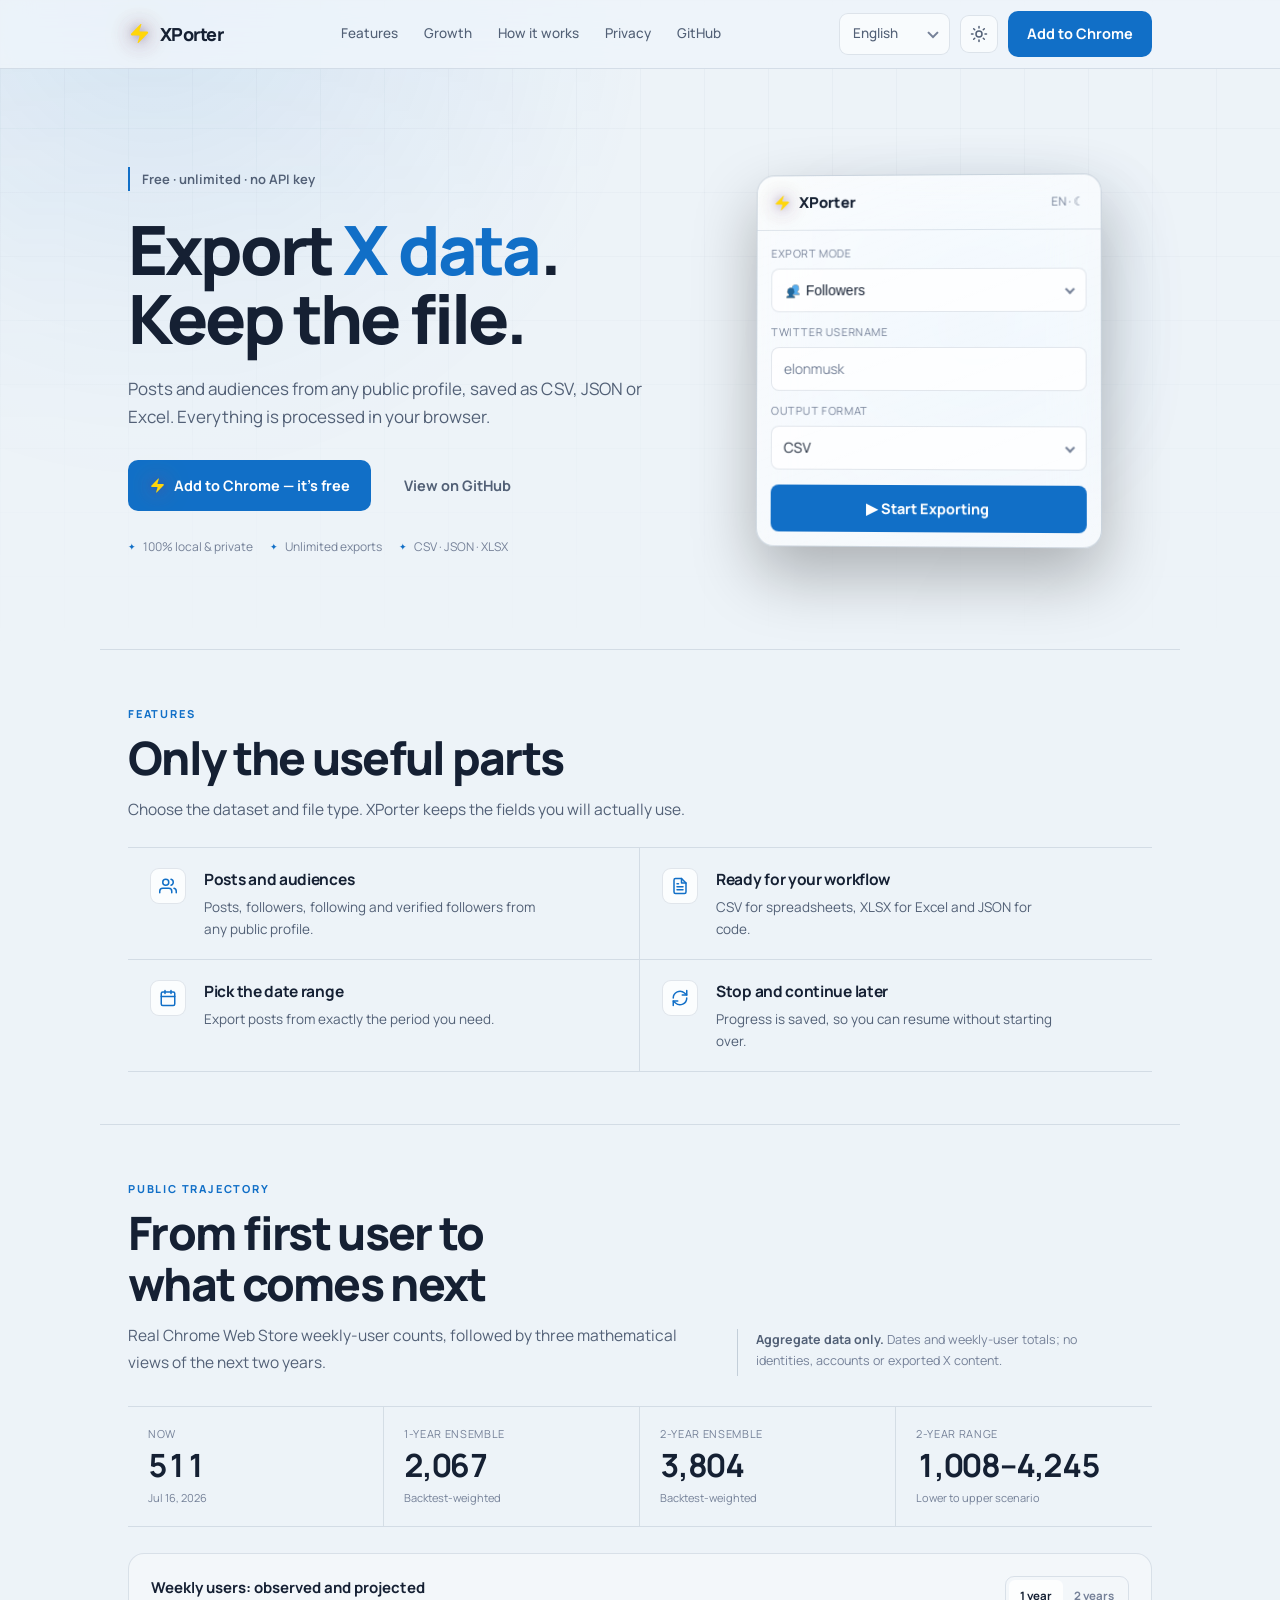
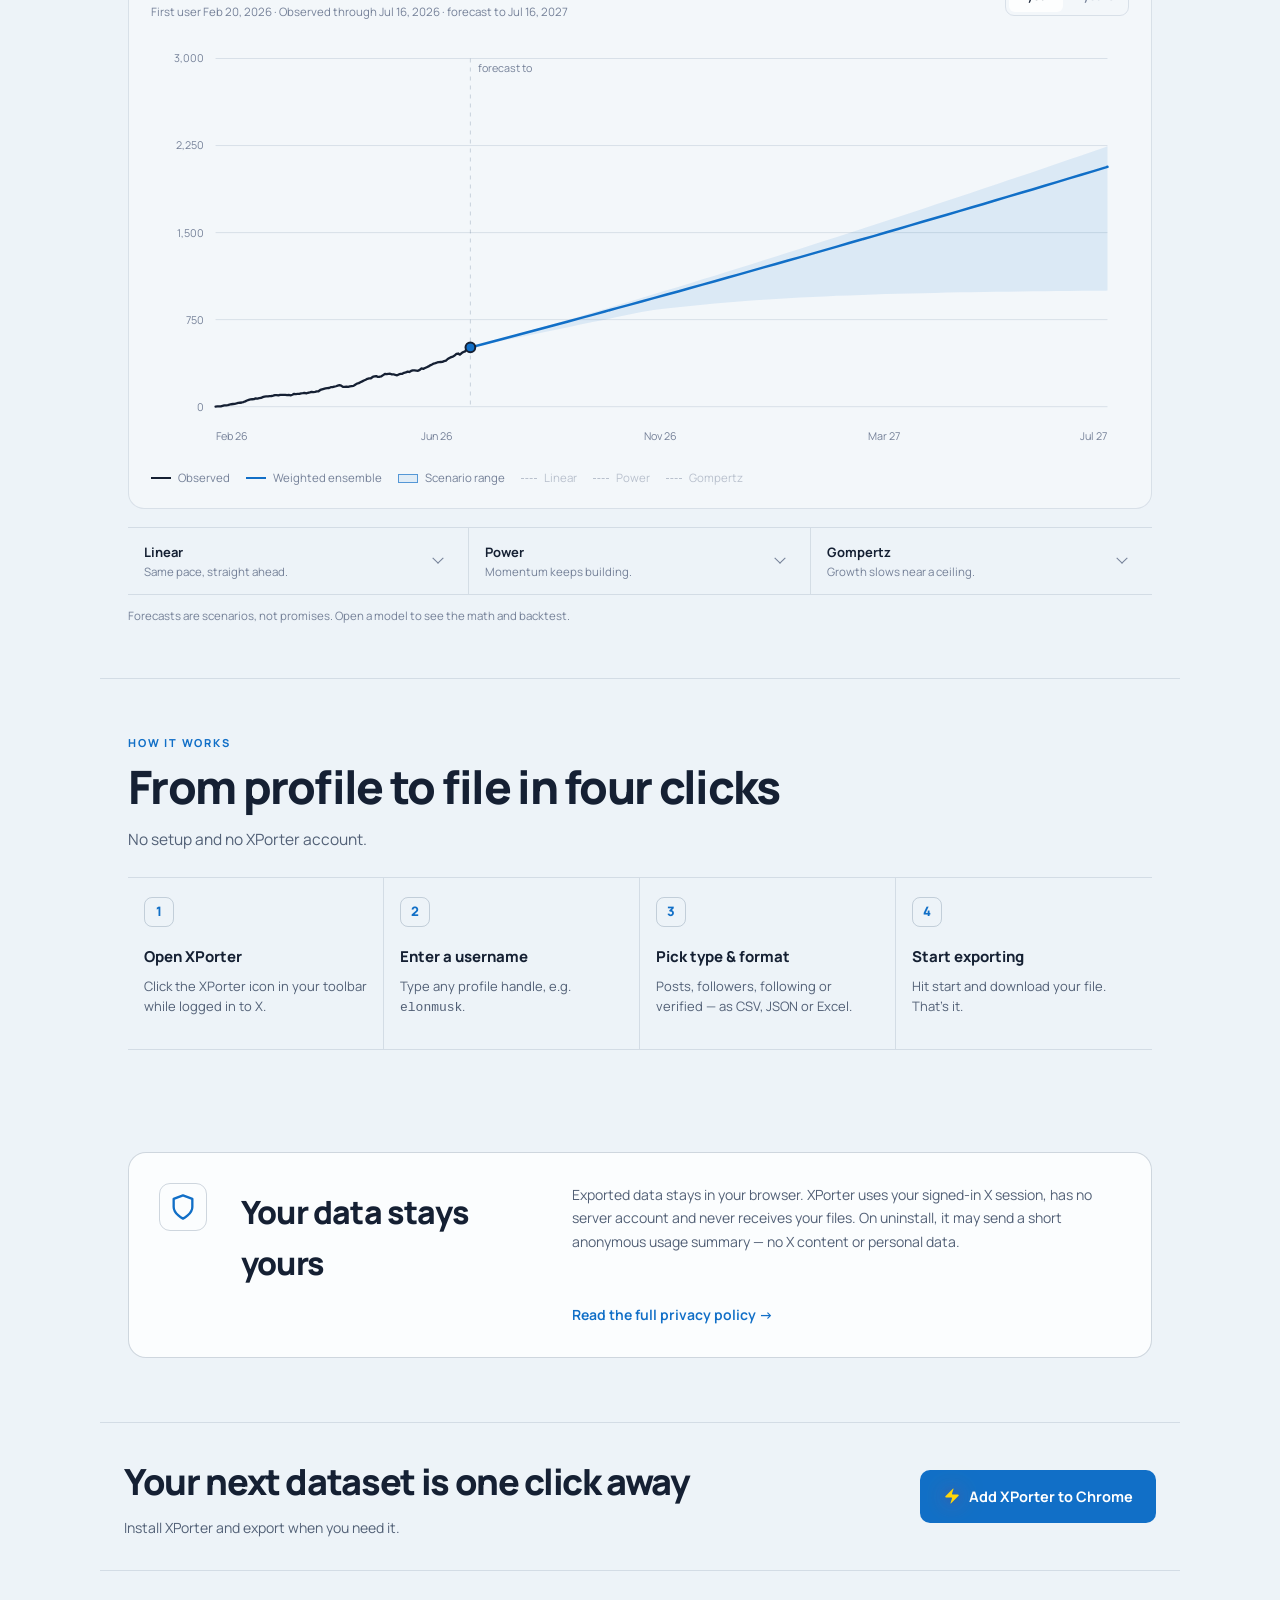
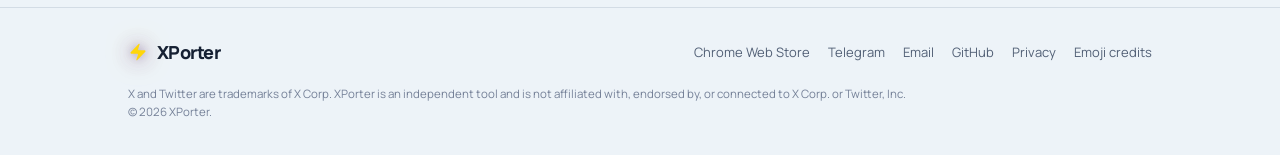
==== commit 0d794526: "Snapshot v2.0.1 working tree before review fixes Co-Authored-By: Claude Opus 5 <noreply@anthropic.co" ====
--- a/docs/index.html
+++ b/docs/index.html
@@ -1,48 +1,614 @@
-<!-- Generated by scripts/build-site.cjs; edit scripts/site/. -->
 <!DOCTYPE html>
 <html lang="en">
 
 <head>
   <meta charset="UTF-8" />
+  <script src="assets/emoji-platform.js"></script>
   <meta name="viewport" content="width=device-width, initial-scale=1.0" />
-  <title>XPorter — Export X (Twitter) to CSV, Excel, JSON &amp; TXT</title>
-  <meta name="description" content="Free Chrome extension to export X (Twitter) posts, bookmarks, followers and following. Save CSV, Excel, JSON or post text locally. No API key or subscription." />
-  <meta name="robots" content="index, follow, max-image-preview:large, max-snippet:-1, max-video-preview:-1" />
-  <meta name="referrer" content="strict-origin-when-cross-origin" />
+  <title>XPorter — Export X data to CSV, JSON or Excel</title>
+  <meta name="description"
+    content="Export posts, followers, following and verified followers from X to CSV, JSON or Excel. Free, unlimited, and processed in your browser." />
+  <link rel="icon" type="image/png" href="assets/icon128.png" />
   <meta name="google-site-verification" content="6Z2cj0kX7irYbmkR9JIBBW6sUhmadw8sFJx33zqTFNY" />
-  <link rel="canonical" href="https://lemelson.github.io/xporter-extension/" />
-  <link rel="alternate" hreflang="en" href="https://lemelson.github.io/xporter-extension/" />
-  <link rel="alternate" hreflang="ru" href="https://lemelson.github.io/xporter-extension/ru/" />
-  <link rel="alternate" hreflang="x-default" href="https://lemelson.github.io/xporter-extension/" />
-  <link rel="alternate" type="text/plain" href="./llms-full.txt" title="XPorter product reference" />
-  <link rel="sitemap" type="application/xml" href="./sitemap.xml" />
-  <link rel="icon" type="image/png" href="./assets/icon128.png" />
+  <meta property="og:title" content="XPorter — Export X data. Keep the file." />
+  <meta property="og:description"
+    content="Posts and audiences from X, saved as CSV, JSON or Excel. Free, unlimited and local." />
   <meta property="og:type" content="website" />
-  <meta property="og:site_name" content="XPorter" />
-  <meta property="og:title" content="XPorter — Export X (Twitter) to CSV, Excel, JSON &amp; TXT" />
-  <meta property="og:description" content="Free Chrome extension to export X (Twitter) posts, bookmarks, followers and following. Save CSV, Excel, JSON or post text locally. No API key or subscription." />
-  <meta property="og:url" content="https://lemelson.github.io/xporter-extension/" />
-  <meta property="og:locale" content="en_US" />
-  <meta property="og:locale:alternate" content="ru_RU" />
-  <meta property="og:image" content="https://lemelson.github.io/xporter-extension/assets/social-preview.png" />
-  <meta property="og:image:width" content="1200" />
-  <meta property="og:image:height" content="630" />
-  <meta property="og:image:alt" content="XPorter — export X (Twitter) to CSV, XLSX, JSON and TXT" />
-  <meta name="twitter:card" content="summary_large_image" />
-  <meta name="twitter:title" content="XPorter — Export X (Twitter) to CSV, Excel, JSON &amp; TXT" />
-  <meta name="twitter:description" content="Free Chrome extension to export X (Twitter) posts, bookmarks, followers and following. Save CSV, Excel, JSON or post text locally. No API key or subscription." />
-  <meta name="twitter:image" content="https://lemelson.github.io/xporter-extension/assets/social-preview.png" />
-  <meta name="twitter:image:alt" content="XPorter — export X (Twitter) to CSV, XLSX, JSON and TXT" />
-  <script src="./assets/theme-init.js"></script>
-  <link rel="stylesheet" href="./assets/site.css" />
-  <script type="application/ld+json">{"@context":"https://schema.org","@graph":[{"@type":"WebSite","@id":"https://lemelson.github.io/xporter-extension/#website","url":"https://lemelson.github.io/xporter-extension/","name":"XPorter","inLanguage":["en","ru"]},{"@type":"WebPage","@id":"https://lemelson.github.io/xporter-extension/#webpage","url":"https://lemelson.github.io/xporter-extension/","name":"XPorter — Export X (Twitter) to CSV, Excel, JSON & TXT","description":"Free Chrome extension to export X (Twitter) posts, bookmarks, followers and following. Save CSV, Excel, JSON or post text locally. No API key or subscription.","inLanguage":"en","isPartOf":{"@id":"https://lemelson.github.io/xporter-extension/#website"},"about":{"@id":"https://lemelson.github.io/xporter-extension/#software"},"dateModified":"2026-09-10"},{"@type":"SoftwareApplication","@id":"https://lemelson.github.io/xporter-extension/#software","name":"XPorter","url":"https://lemelson.github.io/xporter-extension/","description":"Free Chrome extension to export X (Twitter) posts, bookmarks, followers and following. Save CSV, Excel, JSON or post text locally. No API key or subscription.","applicationCategory":"BrowserApplication","operatingSystem":"Desktop Chrome","softwareVersion":"2.0.0","downloadUrl":"https://chromewebstore.google.com/detail/jghmghialodmkmbcpfnhkgllkmjafmja","offers":{"@type":"Offer","price":"0","priceCurrency":"USD","url":"https://chromewebstore.google.com/detail/jghmghialodmkmbcpfnhkgllkmjafmja"},"image":"https://lemelson.github.io/xporter-extension/assets/social-preview.png","sameAs":["https://chromewebstore.google.com/detail/jghmghialodmkmbcpfnhkgllkmjafmja","https://github.com/Lemelson/xporter-extension"],"featureList":["Posts and personal bookmarks","Followers, following and verified followers","CSV, XLSX and JSON","TXT for post-based exports","Local file generation","Date filters and resumable exports"]}]}</script>
+  <link rel="preconnect" href="https://fonts.googleapis.com" />
+  <link rel="preconnect" href="https://fonts.gstatic.com" crossorigin />
+  <link href="https://fonts.googleapis.com/css2?family=Manrope:wght@400;500;600;700;800&display=swap" rel="stylesheet" />
+  <!-- anti-FOUC theme: set before paint -->
+  <script>
+    (function () {
+      try {
+        var t = localStorage.getItem('xporter_theme');
+        if (!t) t = (window.matchMedia && matchMedia('(prefers-color-scheme: dark)').matches) ? 'dark' : 'light';
+        document.documentElement.setAttribute('data-theme', t);
+      } catch (e) { document.documentElement.setAttribute('data-theme', 'dark'); }
+    })();
+  </script>
+  <style>
+    /* ============================================================
+       XPorter site — brand-matched to the extension.
+       Dark default + light theme; backgrounds, accent and the
+       glowing yellow bolt are copied from popup.css.
+       ============================================================ */
+    :root {
+      --text-primary: #FFFFFF;
+      --text-secondary: rgba(255, 255, 255, 0.76);
+      --text-muted: rgba(255, 255, 255, 0.56);
+      --accent: #60B8FF;
+      --accent-2: #a855f7;
+      --accent-hover: #8DCFFF;
+      --accent-glow: rgba(96, 184, 255, 0.22);
+      --glass-bg: rgba(255, 255, 255, 0.055);
+      --glass-bg-2: rgba(255, 255, 255, 0.085);
+      --glass-bg-hover: rgba(255, 255, 255, 0.11);
+      --glass-border: rgba(255, 255, 255, 0.14);
+      --glass-border-strong: rgba(255, 255, 255, 0.30);
+      --card-shadow: 0 18px 50px rgba(4, 8, 22, 0.45);
+      --nav-bg: rgba(13, 21, 38, 0.6);
+      --radius: 20px;
+      --radius-sm: 13px;
+      --maxw: 1120px;
+      /* yellow bolt (from popup.css) */
+      --zap-glow: 9px;
+      --zap-glow-hi: 15px;
+      --zap-c1: rgba(255, 200, 36, 0.72);
+      --zap-c2: rgba(255, 222, 92, 1);
+      --zap-extra: drop-shadow(0 0 0 transparent);
+    }
+
+    :root[data-theme="light"] {
+      --text-primary: rgba(13, 22, 41, 0.94);
+      --text-secondary: rgba(13, 22, 41, 0.70);
+      --text-muted: rgba(13, 22, 41, 0.55);
+      --accent: #0A6FDB;
+      --accent-2: #7c3aed;
+      --accent-hover: #0860C0;
+      --accent-glow: rgba(10, 111, 219, 0.16);
+      --glass-bg: rgba(255, 255, 255, 0.5);
+      --glass-bg-2: rgba(255, 255, 255, 0.66);
+      --glass-bg-hover: rgba(255, 255, 255, 0.8);
+      --glass-border: rgba(255, 255, 255, 0.65);
+      --glass-border-strong: rgba(13, 22, 41, 0.18);
+      --card-shadow: 0 18px 50px rgba(40, 50, 110, 0.16);
+      --nav-bg: rgba(232, 239, 250, 0.62);
+      /* bolt keeps yellow but gets a violet separation on the pale bg */
+      --zap-glow: 13px;
+      --zap-glow-hi: 21px;
+      --zap-c1: rgba(255, 184, 24, 0.7);
+      --zap-c2: rgba(255, 204, 48, 0.95);
+      --zap-extra: drop-shadow(0 0 4px rgba(72, 46, 132, 0.42)) drop-shadow(0 2px 10px rgba(99, 70, 229, 0.3));
+    }
+
+    * { margin: 0; padding: 0; box-sizing: border-box; }
+    html { scroll-behavior: smooth; }
+
+    body {
+      font-family: -apple-system, BlinkMacSystemFont, 'Segoe UI', 'Inter', 'Noto Sans', Helvetica, Arial, sans-serif;
+      color: var(--text-primary);
+      line-height: 1.6;
+      -webkit-font-smoothing: antialiased;
+      overflow-x: hidden;
+      min-height: 100vh;
+      /* sunrise gradient — exact values from the extension (dark) */
+      background:
+        radial-gradient(ellipse at 20% 20%, rgba(59, 130, 246, 0.15) 0%, transparent 50%),
+        radial-gradient(ellipse at 80% 80%, rgba(168, 85, 247, 0.12) 0%, transparent 50%),
+        radial-gradient(ellipse at 50% 50%, rgba(14, 165, 233, 0.08) 0%, transparent 70%),
+        linear-gradient(135deg, #0f172a 0%, #1e293b 50%, #0f172a 100%);
+      background-attachment: fixed;
+    }
+    :root[data-theme="light"] body {
+      background:
+        radial-gradient(ellipse at 20% 20%, rgba(59, 130, 246, 0.22) 0%, transparent 50%),
+        radial-gradient(ellipse at 80% 80%, rgba(147, 51, 234, 0.18) 0%, transparent 50%),
+        radial-gradient(ellipse at 50% 50%, rgba(14, 165, 233, 0.14) 0%, transparent 70%),
+        linear-gradient(135deg, #adc6e8 0%, #c3b2dc 50%, #aacfe9 100%);
+      background-attachment: fixed;
+    }
+
+    /* liquid-glass drifting orbs */
+    .orbs { position: fixed; inset: 0; z-index: 0; pointer-events: none; overflow: hidden; }
+    .orb { position: absolute; border-radius: 50%; filter: blur(70px); opacity: .55; will-change: transform; }
+    .orb.o1 { width: 520px; height: 520px; top: -120px; left: -100px; background: radial-gradient(circle, rgba(59,130,246,.55), transparent 70%); animation: drift1 22s ease-in-out infinite; }
+    .orb.o2 { width: 460px; height: 460px; top: 5%; right: -120px; background: radial-gradient(circle, rgba(168,85,247,.45), transparent 70%); animation: drift2 26s ease-in-out infinite; }
+    .orb.o3 { width: 600px; height: 600px; bottom: -200px; left: 30%; background: radial-gradient(circle, rgba(14,165,233,.30), transparent 70%); animation: drift3 30s ease-in-out infinite; }
+    :root[data-theme="light"] .orb { opacity: .4; }
+    @keyframes drift1 { 0%,100% { transform: translate(0,0) scale(1); } 50% { transform: translate(60px,40px) scale(1.12); } }
+    @keyframes drift2 { 0%,100% { transform: translate(0,0) scale(1); } 50% { transform: translate(-50px,60px) scale(1.1); } }
+    @keyframes drift3 { 0%,100% { transform: translate(0,0) scale(1); } 50% { transform: translate(40px,-50px) scale(1.15); } }
+    @media (prefers-reduced-motion: reduce) { .orb { animation: none; } }
+
+    .wrap { max-width: var(--maxw); margin: 0 auto; padding-left: 22px; padding-right: 22px; position: relative; z-index: 1; }
+    a { color: inherit; text-decoration: none; }
+
+    /* ---------- glowing yellow bolt ---------- */
+    .bolt {
+      display: inline-flex; align-items: center; color: #ffd60a;
+      filter: drop-shadow(0 0 var(--zap-glow) var(--zap-c1)) var(--zap-extra);
+      animation: zap-glow 5s ease-in-out infinite, zap-flicker 7s linear infinite;
+    }
+    .bolt svg path { fill: currentColor; stroke: none; }
+    @keyframes zap-glow {
+      0%, 100% { filter: drop-shadow(0 0 var(--zap-glow) var(--zap-c1)) var(--zap-extra); }
+      50% { filter: drop-shadow(0 0 var(--zap-glow-hi) var(--zap-c2)) var(--zap-extra); }
+    }
+    @keyframes zap-flicker {
+      0%, 37%, 100% { opacity: 1; }
+      37.6% { opacity: .45; } 38.2% { opacity: 1; } 38.9% { opacity: .65; } 39.5% { opacity: 1; }
+      71% { opacity: 1; } 71.5% { opacity: .5; } 72% { opacity: 1; }
+    }
+    @media (prefers-reduced-motion: reduce) { .bolt { animation: none; } }
+
+    /* ---------- nav ---------- */
+    nav {
+      position: sticky; top: 0; z-index: 50;
+      backdrop-filter: blur(16px) saturate(160%); -webkit-backdrop-filter: blur(16px) saturate(160%);
+      background: var(--nav-bg); border-bottom: 1px solid var(--glass-border);
+    }
+    .nav-inner { display: flex; align-items: center; justify-content: space-between; height: 64px; gap: 16px; }
+    .brand { display: inline-flex; align-items: center; gap: 9px; font-weight: 800; font-size: 18px; letter-spacing: -0.4px; }
+    .nav-links { display: flex; align-items: center; gap: 22px; }
+    .nav-links a.minor { color: var(--text-secondary); font-size: 14.5px; font-weight: 500; transition: color .15s; }
+    .nav-links a.minor:hover { color: var(--text-primary); }
+    .nav-tools { display: flex; align-items: center; gap: 10px; }
+
+    .icon-btn {
+      display: inline-flex; align-items: center; justify-content: center;
+      width: 38px; height: 38px; border-radius: 11px; cursor: pointer;
+      background: var(--glass-bg); border: 1px solid var(--glass-border); color: var(--text-secondary);
+      transition: background .15s, border-color .15s, color .15s, transform .08s;
+    }
+    .icon-btn:hover { background: var(--glass-bg-hover); color: var(--text-primary); border-color: var(--glass-border-strong); }
+    .icon-btn:active { transform: scale(.94); }
+    .sun, .moon { display: none; }
+    :root[data-theme="dark"] .moon { display: block; }
+    :root[data-theme="light"] .sun { display: block; }
+
+    .lang-wrap { position: relative; display: inline-flex; }
+    .lang-select {
+      appearance: none; -webkit-appearance: none;
+      background: var(--glass-bg); border: 1px solid var(--glass-border); color: var(--text-secondary);
+      font: inherit; font-size: 13.5px; font-weight: 500; padding: 9px 30px 9px 13px; border-radius: 11px; cursor: pointer;
+    }
+    .lang-wrap::after { content: ""; position: absolute; top: 50%; right: 13px; width: 6px; height: 6px; border-right: 2px solid var(--text-muted); border-bottom: 2px solid var(--text-muted); transform: translateY(-65%) rotate(45deg); pointer-events: none; }
+
+    .btn {
+      display: inline-flex; align-items: center; gap: 8px; font: inherit; font-size: 14.5px; font-weight: 650;
+      border-radius: 999px; padding: 10px 18px; cursor: pointer; border: 1px solid transparent;
+      transition: background .15s, border-color .15s, transform .08s, box-shadow .2s, filter .15s; white-space: nowrap;
+    }
+    .btn:active { transform: scale(.97); }
+    .btn-primary { background: var(--accent); color: #04121f; box-shadow: 0 6px 22px var(--accent-glow); }
+    :root[data-theme="light"] .btn-primary { color: #fff; }
+    .btn-primary:hover { background: var(--accent-hover); box-shadow: 0 10px 30px var(--accent-glow); }
+    .btn-ghost { border-color: var(--glass-border-strong); color: var(--text-primary); background: var(--glass-bg); }
+    .btn-ghost:hover { background: var(--glass-bg-hover); }
+    @media (max-width: 860px) { .nav-links a.minor { display: none; } }
+
+    /* ---------- hero ---------- */
+    .hero { padding-top: 76px; padding-bottom: 40px; display: grid; grid-template-columns: 1.05fr 0.95fr; gap: 48px; align-items: center; }
+    .pill {
+      display: inline-flex; align-items: center; gap: 8px; font-size: 13px; font-weight: 650; color: var(--text-primary);
+      background: var(--glass-bg-2); border: 1px solid var(--glass-border-strong); padding: 7px 14px 7px 11px; border-radius: 999px; margin-bottom: 22px;
+    }
+    .hero h1 { font-size: clamp(36px, 5.2vw, 58px); line-height: 1.04; letter-spacing: -1.8px; font-weight: 850; }
+    .hero h1 .grad { background: linear-gradient(100deg, var(--accent), var(--accent-2)); -webkit-background-clip: text; background-clip: text; -webkit-text-fill-color: transparent; }
+    .hero p.lead { color: var(--text-secondary); font-size: 18.5px; margin: 20px 0 30px; max-width: 530px; }
+    .hero-cta { display: flex; gap: 12px; flex-wrap: wrap; align-items: center; }
+    .hero .btn-primary { padding: 14px 26px; font-size: 15.5px; }
+    .hero .btn-ghost { padding: 14px 24px; font-size: 15.5px; }
+    .trust { margin-top: 28px; display: flex; flex-wrap: wrap; gap: 9px 24px; color: var(--text-muted); font-size: 14px; }
+    .trust span { display: inline-flex; align-items: center; gap: 7px; }
+    .trust .dot { color: var(--accent); }
+    @media (max-width: 920px) { .hero { grid-template-columns: 1fr; padding-top: 48px; padding-bottom: 24px; gap: 40px; } .mock-wrap { order: -1; } }
+
+    /* ---------- popup mock ---------- */
+    .mock-wrap { display: flex; justify-content: center; perspective: 1500px; position: relative; }
+    .mock-wrap::before { content: ""; position: absolute; inset: -40px; background: radial-gradient(circle at 60% 40%, var(--accent-glow), transparent 65%); filter: blur(20px); z-index: 0; }
+    .mock {
+      position: relative; z-index: 1; width: 340px;
+      background: linear-gradient(160deg, rgba(20,33,52,.82), rgba(15,24,40,.82));
+      border: 1px solid var(--glass-border-strong); border-radius: 22px;
+      box-shadow: 0 34px 90px rgba(4, 8, 22, 0.6);
+      backdrop-filter: blur(24px) saturate(150%); -webkit-backdrop-filter: blur(24px) saturate(150%);
+      overflow: hidden; transform: rotateY(-10deg) rotateX(4deg); transition: transform .5s ease;
+    }
+    :root[data-theme="light"] .mock { background: linear-gradient(160deg, rgba(255,255,255,.72), rgba(255,255,255,.5)); }
+    .mock:hover { transform: rotateY(0) rotateX(0); }
+    .mock-head { display: flex; align-items: center; justify-content: space-between; padding: 15px 16px; border-bottom: 1px solid var(--glass-border); }
+    .mock-head .b { display: inline-flex; align-items: center; gap: 8px; font-weight: 800; font-size: 15px; }
+    .mock-head .meta { color: var(--text-muted); font-size: 12px; }
+    .mock-tabs { display: flex; gap: 4px; padding: 10px 12px 0; }
+    .mock-tab { flex: 1; text-align: center; font-size: 12.5px; padding: 8px; color: var(--text-muted); border-bottom: 2px solid transparent; }
+    .mock-tab.active { color: var(--accent); border-bottom-color: var(--accent); font-weight: 650; }
+    .mock-body { padding: 16px; display: flex; flex-direction: column; gap: 13px; }
+    .mlabel { font-size: 11px; text-transform: uppercase; letter-spacing: .6px; color: var(--text-muted); margin-bottom: 6px; }
+    .mfield { background: var(--glass-bg-2); border: 1px solid var(--glass-border); border-radius: 10px; padding: 11px 13px; font-size: 14px; display: flex; align-items: center; justify-content: space-between; }
+    .mfield .muted { color: var(--text-muted); }
+    .mfield .chev { width: 7px; height: 7px; border-right: 2px solid var(--text-muted); border-bottom: 2px solid var(--text-muted); transform: rotate(45deg); }
+    .mbtn { margin-top: 4px; background: var(--accent); color: #04121f; font-weight: 750; text-align: center; padding: 12px; border-radius: 10px; font-size: 14.5px; box-shadow: 0 6px 20px var(--accent-glow); }
+    :root[data-theme="light"] .mbtn { color: #fff; }
+
+    /* ---------- sections ---------- */
+    section { padding-top: 40px; padding-bottom: 40px; position: relative; z-index: 1; }
+    .section-head { text-align: center; max-width: 640px; margin: 0 auto 34px; }
+    .eyebrow { display: inline-block; font-size: 12.5px; font-weight: 750; letter-spacing: 1.4px; text-transform: uppercase; color: var(--accent); margin-bottom: 12px; }
+    .section-head h2 { font-size: clamp(28px, 3.6vw, 40px); letter-spacing: -1px; font-weight: 850; line-height: 1.1; }
+    .section-head p { color: var(--text-secondary); font-size: 17px; margin-top: 13px; }
+
+    /* reveal on scroll */
+    .reveal { opacity: 0; transform: translateY(26px); transition: opacity .7s cubic-bezier(.2,.8,.2,1), transform .7s cubic-bezier(.2,.8,.2,1); }
+    .reveal.in { opacity: 1; transform: none; }
+    @media (prefers-reduced-motion: reduce) { .reveal { opacity: 1; transform: none; transition: none; } }
+
+    /* ---------- features (bento) ---------- */
+    .bento { display: grid; grid-template-columns: 1fr 1fr; gap: 18px; }
+    .fcard {
+      position: relative; background: var(--glass-bg); border: 1px solid var(--glass-border); border-radius: var(--radius);
+      padding: 28px; overflow: hidden; box-shadow: var(--card-shadow);
+      transition: transform .25s cubic-bezier(.2,.8,.2,1), border-color .25s, background .25s;
+    }
+    .fcard::after { content: ""; position: absolute; inset: 0; background: radial-gradient(120% 90% at 50% 0%, var(--accent-glow), transparent 62%); opacity: 0; transition: opacity .25s; pointer-events: none; }
+    .fcard:hover { transform: translateY(-5px); border-color: var(--glass-border-strong); background: var(--glass-bg-2); }
+    .fcard:hover::after { opacity: 1; }
+    .ftile {
+      width: 50px; height: 50px; border-radius: 14px; display: flex; align-items: center; justify-content: center;
+      color: #fff; margin-bottom: 18px;
+      background: linear-gradient(140deg, var(--accent), var(--accent-2));
+      box-shadow: 0 8px 22px var(--accent-glow);
+    }
+    .fcard h3 { font-size: 18px; font-weight: 750; margin-bottom: 8px; letter-spacing: -0.3px; }
+    .fcard p { color: var(--text-secondary); font-size: 14.5px; max-width: 52ch; }
+    @media (max-width: 720px) { .bento { grid-template-columns: 1fr; } }
+
+    /* ---------- steps ---------- */
+    .steps { position: relative; display: grid; grid-template-columns: repeat(4, 1fr); gap: 18px; }
+    /* connecting line removed — it bled through the translucent cards */
+    .step { position: relative; z-index: 1; background: var(--glass-bg); border: 1px solid var(--glass-border); border-radius: var(--radius); padding: 26px 22px; box-shadow: var(--card-shadow); transition: transform .25s, border-color .25s; }
+    .step:hover { transform: translateY(-5px); border-color: var(--glass-border-strong); }
+    .step-top { display: flex; align-items: center; gap: 12px; margin-bottom: 16px; }
+    .step .num { counter-increment: step; flex: none; display: flex; align-items: center; justify-content: center; width: 38px; height: 38px; border-radius: 50%; font-weight: 850; font-size: 16px; color: #fff; background: linear-gradient(140deg, var(--accent), var(--accent-2)); box-shadow: 0 6px 18px var(--accent-glow); }
+    .step .num::before { content: counter(step); }
+    .step .step-ico { color: var(--accent); display: flex; opacity: .9; }
+    .step h3 { font-size: 16.5px; font-weight: 750; margin-bottom: 7px; }
+    .step p { color: var(--text-secondary); font-size: 14px; }
+    .steps-wrap { counter-reset: step; }
+    @media (max-width: 860px) { .steps { grid-template-columns: 1fr 1fr; } .steps::before { display: none; } }
+    @media (max-width: 480px) { .steps { grid-template-columns: 1fr; } }
+
+    /* ---------- privacy ---------- */
+    .privacy-box {
+      background: var(--glass-bg-2);
+      border: 1px solid var(--glass-border-strong); border-radius: 26px; padding: 48px 40px; text-align: center;
+      box-shadow: var(--card-shadow); position: relative; overflow: hidden;
+      backdrop-filter: blur(22px) saturate(140%); -webkit-backdrop-filter: blur(22px) saturate(140%);
+    }
+    .privacy-box::before { content: ""; position: absolute; inset: 0; background: radial-gradient(120% 80% at 50% -10%, var(--accent-glow), transparent 60%); pointer-events: none; }
+    .privacy-box > * { position: relative; z-index: 1; }
+    .privacy-box .shield { width: 60px; height: 60px; border-radius: 16px; background: linear-gradient(140deg, var(--accent), var(--accent-2)); color: #fff; display: inline-flex; align-items: center; justify-content: center; margin-bottom: 20px; box-shadow: 0 10px 28px var(--accent-glow); }
+    .privacy-box h2 { font-size: clamp(24px, 3vw, 34px); letter-spacing: -0.8px; font-weight: 850; }
+    .privacy-box p { color: var(--text-secondary); max-width: 640px; margin: 16px auto 0; font-size: 16px; }
+    .privacy-box a { color: var(--accent); font-weight: 650; }
+
+
+    /* ---------- final cta ---------- */
+    .final { text-align: center; }
+    .final h2 { font-size: clamp(30px, 4vw, 46px); letter-spacing: -1.2px; font-weight: 850; }
+    .final p { color: var(--text-secondary); font-size: 17.5px; margin: 14px 0 28px; }
+    .final .btn-primary { padding: 16px 32px; font-size: 16.5px; }
+
+    /* ---------- footer ---------- */
+    footer { border-top: 1px solid var(--glass-border); padding: 42px 0; margin-top: 30px; position: relative; z-index: 1; }
+    .foot-inner { display: flex; flex-wrap: wrap; gap: 20px; justify-content: space-between; align-items: center; }
+    .foot-links { display: flex; gap: 22px; flex-wrap: wrap; }
+    .foot-links a { color: var(--text-secondary); font-size: 14.5px; transition: color .15s; }
+    .foot-links a:hover { color: var(--text-primary); }
+    .disclaimer { font-size: 12.5px; color: var(--text-muted); margin-top: 18px; max-width: 780px; }
+
+    @media (max-width: 560px) { section { padding-top: 34px; padding-bottom: 34px; } .privacy-box { padding: 32px 20px; } }
+
+    /* 2026 compact editorial pass */
+    :root {
+      --text-primary: #f7f9fc;
+      --text-secondary: #b6c0d0;
+      --text-muted: #8793a6;
+      --accent: #58a8f8;
+      --accent-2: #58a8f8;
+      --accent-hover: #80bdf8;
+      --accent-glow: rgba(48, 133, 219, 0.18);
+      --glass-bg: rgba(255, 255, 255, 0.035);
+      --glass-bg-2: rgba(255, 255, 255, 0.055);
+      --glass-bg-hover: rgba(255, 255, 255, 0.075);
+      --glass-border: rgba(255, 255, 255, 0.10);
+      --glass-border-strong: rgba(255, 255, 255, 0.18);
+      --card-shadow: none;
+      --nav-bg: rgba(10, 17, 29, 0.86);
+      --radius: 18px;
+      --radius-sm: 10px;
+      --maxw: 1080px;
+    }
+
+    :root[data-theme="light"] {
+      --text-primary: #152033;
+      --text-secondary: #526076;
+      --text-muted: #758198;
+      --accent: #116fc7;
+      --accent-2: #116fc7;
+      --accent-hover: #0d5eaa;
+      --accent-glow: rgba(17, 111, 199, 0.12);
+      --glass-bg: rgba(255, 255, 255, 0.58);
+      --glass-bg-2: rgba(255, 255, 255, 0.78);
+      --glass-bg-hover: rgba(255, 255, 255, 0.92);
+      --glass-border: rgba(29, 62, 97, 0.12);
+      --glass-border-strong: rgba(29, 62, 97, 0.20);
+      --nav-bg: rgba(238, 244, 250, 0.88);
+    }
+
+    body {
+      font-family: "Manrope", -apple-system, BlinkMacSystemFont, "Segoe UI", sans-serif;
+      background: #0a111d;
+      font-feature-settings: "ss01" 1, "ss02" 1;
+    }
+    :root[data-theme="light"] body { background: #edf3f8; }
+    body::before {
+      content: "";
+      position: fixed;
+      inset: 0;
+      z-index: 0;
+      pointer-events: none;
+      background:
+        radial-gradient(circle at 12% 0%, rgba(52, 138, 225, 0.16), transparent 31rem),
+        linear-gradient(rgba(255, 255, 255, 0.018) 1px, transparent 1px),
+        linear-gradient(90deg, rgba(255, 255, 255, 0.018) 1px, transparent 1px);
+      background-size: auto, 64px 64px, 64px 64px;
+      mask-image: linear-gradient(to bottom, black, transparent 74%);
+    }
+    :root[data-theme="light"] body::before {
+      background:
+        radial-gradient(circle at 12% 0%, rgba(28, 117, 203, 0.13), transparent 31rem),
+        linear-gradient(rgba(29, 62, 97, 0.035) 1px, transparent 1px),
+        linear-gradient(90deg, rgba(29, 62, 97, 0.035) 1px, transparent 1px);
+      background-size: auto, 64px 64px, 64px 64px;
+    }
+    .orbs { display: none; }
+    .wrap { padding-left: 28px; padding-right: 28px; }
+    a:focus-visible, button:focus-visible, select:focus-visible { outline: 3px solid var(--accent); outline-offset: 4px; }
+    .skip-link { position: fixed; left: 18px; top: 12px; z-index: 100; padding: 10px 14px; border-radius: 8px; background: var(--text-primary); color: #0a111d; transform: translateY(-160%); transition: transform .2s; }
+    .skip-link:focus { transform: translateY(0); }
+
+    nav { border-bottom-color: var(--glass-border); }
+    .nav-inner { height: 68px; }
+    .brand { font-weight: 800; letter-spacing: -0.55px; }
+    .nav-links { gap: 26px; }
+    .nav-links a.minor { font-size: 13.5px; }
+    .icon-btn, .lang-select { border-radius: 9px; }
+    .btn { border-radius: 10px; font-weight: 700; }
+    .btn-primary { box-shadow: none; }
+    .btn-primary:hover { transform: translateY(-2px); box-shadow: 0 10px 26px var(--accent-glow); }
+    .btn-ghost { background: transparent; border-color: transparent; color: var(--text-secondary); }
+    .btn-ghost:hover { color: var(--text-primary); background: transparent; }
+
+    .hero {
+      min-height: 580px;
+      grid-template-columns: minmax(0, 1.08fr) minmax(320px, .92fr);
+      gap: 48px;
+      padding-top: 64px;
+      padding-bottom: 60px;
+    }
+    .pill { border: 0; border-left: 2px solid var(--accent); border-radius: 0; background: transparent; padding: 2px 0 2px 12px; margin-bottom: 24px; color: var(--text-secondary); }
+    .pill .bolt { display: none; }
+    .hero h1 { max-width: 660px; font-size: clamp(42px, 5.4vw, 68px); line-height: 1.01; letter-spacing: -2.8px; font-weight: 800; text-wrap: balance; }
+    .hero h1 .grad { background: none; color: var(--accent); -webkit-text-fill-color: currentColor; }
+    .hero p.lead { max-width: 580px; margin: 22px 0 28px; font-size: 17px; line-height: 1.68; text-wrap: pretty; }
+    .hero .btn-primary, .hero .btn-ghost { padding: 13px 20px; font-size: 14.5px; }
+    .trust { margin-top: 26px; gap: 7px 17px; max-width: 580px; font-size: 12px; }
+    .trust .dot { font-size: 9px; }
+    .trust > span:last-child { display: none; }
+
+    .mock-wrap { justify-content: center; }
+    .mock-wrap::before { inset: -20px; opacity: .45; }
+    .mock { width: clamp(320px, 27vw, 356px); border-radius: 18px; transform: rotateY(-3deg) rotateX(1deg); box-shadow: 0 28px 64px rgba(0, 0, 0, .28); }
+    .mock:hover { transform: translateY(-4px); }
+    .mock-tabs { display: none; }
+    .mock-body { gap: 11px; padding: 14px; }
+    .mfield { border-radius: 8px; padding: 10px 12px; }
+    .mbtn { border-radius: 8px; box-shadow: none; }
+
+    section { padding-top: 50px; padding-bottom: 52px; }
+    .section-head { max-width: 720px; margin: 0 0 24px; text-align: left; }
+    .eyebrow { margin-bottom: 10px; font-size: 11px; letter-spacing: 1.8px; }
+    .section-head h2 { font-size: clamp(30px, 4vw, 46px); letter-spacing: -1.7px; font-weight: 800; text-wrap: balance; }
+    .section-head p { max-width: 620px; font-size: 15.5px; line-height: 1.75; text-wrap: pretty; }
+
+    #features { border-top: 1px solid var(--glass-border); }
+    .bento { gap: 0; border-top: 1px solid var(--glass-border); }
+    .fcard {
+      display: grid;
+      grid-template-columns: 38px minmax(0, 1fr);
+      grid-template-rows: auto auto;
+      column-gap: 16px;
+      align-content: start;
+      min-height: 112px;
+      padding: 19px 22px;
+      border: 0;
+      border-bottom: 1px solid var(--glass-border);
+      border-radius: 0;
+      background: transparent;
+      box-shadow: none;
+    }
+    .fcard:nth-child(odd) { border-right: 1px solid var(--glass-border); }
+    .fcard:hover { transform: none; background: var(--glass-bg); }
+    .fcard::after { display: none; }
+    .ftile { grid-row: 1 / 3; width: 36px; height: 36px; margin: 1px 0 0; border-radius: 9px; background: var(--glass-bg-2); border: 1px solid var(--glass-border); box-shadow: none; color: var(--accent); }
+    .ftile svg { width: 18px; height: 18px; }
+    .fcard h3 { margin: 0 0 5px; font-size: 15.5px; font-weight: 700; }
+    .fcard p { max-width: 44ch; font-size: 13.5px; line-height: 1.6; }
+
+    /* ---------- public growth trajectory ---------- */
+    #growth { border-top: 1px solid var(--glass-border); scroll-margin-top: 68px; }
+    .growth-intro { display: grid; grid-template-columns: minmax(0, 1.15fr) minmax(280px, .85fr); gap: 48px; align-items: end; }
+    .growth-intro .section-head { margin-bottom: 0; }
+    .growth-disclosure { max-width: 46ch; padding: 0 0 5px 18px; border-left: 1px solid var(--glass-border-strong); color: var(--text-muted); font-size: 12.5px; line-height: 1.7; }
+    .growth-disclosure strong { color: var(--text-secondary); font-weight: 700; }
+    .growth-kpis { display: grid; grid-template-columns: repeat(4, 1fr); margin-top: 30px; border-top: 1px solid var(--glass-border); border-bottom: 1px solid var(--glass-border); }
+    .growth-kpi { min-width: 0; padding: 18px 20px 20px; border-right: 1px solid var(--glass-border); }
+    .growth-kpi:last-child { border-right: 0; }
+    .growth-kpi span { display: block; color: var(--text-muted); font-size: 11px; letter-spacing: .06em; text-transform: uppercase; }
+    .growth-kpi strong { display: block; margin-top: 5px; font-size: clamp(23px, 3vw, 32px); line-height: 1.1; letter-spacing: -1.2px; font-variant-numeric: tabular-nums; }
+    .growth-kpi small { display: block; margin-top: 7px; color: var(--text-muted); font-size: 11px; line-height: 1.45; }
+    .growth-panel { margin-top: 26px; padding: 22px 22px 18px; border: 1px solid var(--glass-border); border-radius: 16px; background: rgba(255,255,255,.018); }
+    :root[data-theme="light"] .growth-panel { background: rgba(255,255,255,.34); }
+    .growth-toolbar { display: flex; align-items: flex-start; justify-content: space-between; gap: 20px; margin-bottom: 16px; }
+    .growth-toolbar h3 { font-size: 15px; font-weight: 700; }
+    .growth-toolbar p { margin-top: 3px; color: var(--text-muted); font-size: 11.5px; }
+    .horizon-switch { display: inline-flex; flex: none; padding: 3px; border: 1px solid var(--glass-border); border-radius: 9px; }
+    .horizon-switch button, .model-toggle { appearance: none; border: 0; color: var(--text-muted); background: transparent; font: inherit; cursor: pointer; transition: color .2s, background .2s, transform .1s; }
+    .horizon-switch button { padding: 7px 11px; border-radius: 6px; font-size: 11.5px; font-weight: 700; }
+    .horizon-switch button[aria-pressed="true"] { color: var(--text-primary); background: var(--glass-bg-2); }
+    .horizon-switch button:active, .model-toggle:active { transform: scale(.97); }
+    .growth-chart-wrap { position: relative; min-height: 360px; }
+    #growthChart { display: block; width: 100%; height: auto; overflow: visible; }
+    .chart-grid { stroke: var(--glass-border); stroke-width: 1; vector-effect: non-scaling-stroke; }
+    .chart-axis-label { fill: var(--text-muted); font: 11px "Manrope", sans-serif; }
+    .chart-history, .chart-ensemble, .chart-model { fill: none; vector-effect: non-scaling-stroke; stroke-linecap: round; stroke-linejoin: round; }
+    .chart-history { stroke: var(--text-primary); stroke-width: 2.3; }
+    .chart-ensemble { stroke: var(--accent); stroke-width: 2.5; }
+    .chart-model { stroke: var(--text-secondary); stroke-width: 1.35; opacity: .58; }
+    .chart-model[data-model="power"] { stroke-dasharray: 7 5; }
+    .chart-model[data-model="gompertz"] { stroke-dasharray: 2 5; }
+    .chart-band { fill: var(--accent); opacity: .1; }
+    .chart-divider { stroke: var(--glass-border-strong); stroke-width: 1; stroke-dasharray: 4 5; vector-effect: non-scaling-stroke; }
+    .chart-now-dot { fill: var(--accent); stroke: var(--text-primary); stroke-width: 2; vector-effect: non-scaling-stroke; }
+    .growth-legend { display: flex; flex-wrap: wrap; gap: 7px 16px; margin-top: 8px; }
+    .legend-item, .model-toggle { display: inline-flex; align-items: center; gap: 7px; color: var(--text-muted); font-size: 11.5px; }
+    .legend-line { width: 20px; height: 2px; background: var(--text-primary); }
+    .legend-line.forecast { background: var(--accent); }
+    .legend-band { width: 20px; height: 9px; background: var(--accent-glow); border: 1px solid var(--accent); opacity: .7; }
+    .model-toggle { padding: 3px 0; }
+    .model-toggle::before { content: ""; width: 16px; height: 0; border-top: 1px dashed var(--text-muted); }
+    .model-toggle[aria-pressed="true"] { color: var(--text-primary); }
+    .model-toggle[aria-pressed="false"] { opacity: .46; }
+    .growth-methods { display: grid; grid-template-columns: repeat(3, 1fr); align-items: start; gap: 0; margin-top: 18px; border-top: 1px solid var(--glass-border); border-bottom: 1px solid var(--glass-border); }
+    .growth-method { min-width: 0; border-right: 1px solid var(--glass-border); }
+    .growth-method:last-child { border-right: 0; }
+    .growth-method summary { display: grid; grid-template-columns: minmax(0, 1fr) 18px; align-items: center; gap: 12px; min-height: 66px; padding: 12px 16px; list-style: none; cursor: pointer; transition: background .2s; }
+    .growth-method summary::-webkit-details-marker { display: none; }
+    .growth-method summary:hover { background: var(--glass-bg); }
+    .growth-method h3 { font-size: 13px; font-weight: 700; }
+    .growth-method-simple { margin-top: 2px; overflow: hidden; color: var(--text-muted); font-size: 11.5px; line-height: 1.45; text-overflow: ellipsis; white-space: nowrap; }
+    .growth-method-chevron { width: 8px; height: 8px; border-right: 1.5px solid var(--text-muted); border-bottom: 1.5px solid var(--text-muted); transform: rotate(45deg) translate(-2px, -2px); transition: transform .2s, border-color .2s; }
+    .growth-method[open] .growth-method-chevron { border-color: var(--accent); transform: rotate(225deg) translate(-1px, -1px); }
+    .growth-method-detail { padding: 13px 16px 16px; border-top: 1px solid var(--glass-border); animation: method-in .2s ease-out both; }
+    @keyframes method-in { from { opacity: 0; transform: translateY(-4px); } to { opacity: 1; transform: none; } }
+    .growth-formula { margin: 0 0 9px; overflow-x: auto; color: var(--accent); font-family: ui-monospace, SFMono-Regular, Menlo, monospace; font-size: 11.5px; white-space: nowrap; }
+    .growth-method-detail p { color: var(--text-muted); font-size: 11.5px; line-height: 1.6; }
+    .growth-method-stats { margin-top: 8px; }
+    .growth-method strong { color: var(--text-secondary); font-variant-numeric: tabular-nums; }
+    .growth-note { margin: 12px 0 0; color: var(--text-muted); font-size: 11.5px; line-height: 1.65; }
+    .growth-error { display: none; padding: 38px 20px; color: var(--text-secondary); text-align: center; }
+
+    #how { border-top: 1px solid var(--glass-border); }
+    .steps { gap: 0; border-top: 1px solid var(--glass-border); }
+    .step { min-height: 172px; padding: 19px 16px 21px; border: 0; border-right: 1px solid var(--glass-border); border-bottom: 1px solid var(--glass-border); border-radius: 0; background: transparent; box-shadow: none; }
+    .step:last-child { border-right: 0; }
+    .step:hover { transform: none; background: var(--glass-bg); }
+    .step-top { margin-bottom: 18px; }
+    .step .num { width: 30px; height: 30px; border-radius: 8px; background: transparent; border: 1px solid var(--glass-border-strong); box-shadow: none; color: var(--accent); font-size: 13px; }
+    .step .step-ico { display: none; }
+    .step h3 { font-size: 15px; }
+    .step p { font-size: 13px; line-height: 1.6; }
+
+    #privacy { padding-top: 50px; }
+    .privacy-box { display: grid; grid-template-columns: 60px minmax(190px, .72fr) minmax(320px, 1.28fr); gap: 22px; align-items: start; padding: 30px; text-align: left; border-radius: 18px; background: var(--glass-bg-2); box-shadow: none; backdrop-filter: none; }
+    .privacy-box::before { display: none; }
+    .privacy-box .shield { width: 48px; height: 48px; margin: 0; border-radius: 11px; background: transparent; border: 1px solid var(--glass-border-strong); box-shadow: none; color: var(--accent); }
+    .privacy-box h2 { padding-top: 4px; font-size: clamp(24px, 2.7vw, 32px); font-weight: 800; }
+    .privacy-box p { max-width: none; margin: 0; font-size: 14px; line-height: 1.7; }
+    .privacy-box p:last-child { grid-column: 3; margin-top: -8px; }
+
+    .final { display: grid; grid-template-columns: 1fr auto; align-items: center; gap: 7px 28px; margin-top: 12px; padding: 30px 24px; text-align: left; border-top: 1px solid var(--glass-border); border-bottom: 1px solid var(--glass-border); }
+    .final h2 { font-size: clamp(27px, 3.4vw, 36px); letter-spacing: -1.35px; font-weight: 800; }
+    .final p { margin: 0; font-size: 14px; }
+    .final .btn-primary { grid-column: 2; grid-row: 1 / 3; padding: 14px 22px; font-size: 14.5px; }
+
+    footer { margin-top: 36px; padding: 30px 0 34px; }
+    .foot-links { gap: 18px; }
+    .foot-links a { font-size: 13px; }
+    .disclaimer { font-size: 11.5px; }
+
+    @media (max-width: 920px) {
+      .hero { min-height: 0; grid-template-columns: minmax(0, 1fr) 300px; padding-top: 54px; padding-bottom: 52px; gap: 34px; }
+      .mock-wrap { order: initial; justify-content: center; }
+      .mock { width: 300px; transform: none; }
+      .privacy-box { grid-template-columns: 56px 1fr; }
+      .privacy-box p { grid-column: 1 / -1; }
+      .privacy-box p:last-child { grid-column: 1 / -1; margin-top: -12px; }
+      .growth-intro { grid-template-columns: 1fr; gap: 18px; }
+      .growth-kpis { grid-template-columns: 1fr 1fr; }
+      .growth-kpi:nth-child(2) { border-right: 0; }
+      .growth-kpi:nth-child(-n+2) { border-bottom: 1px solid var(--glass-border); }
+      .growth-methods { grid-template-columns: 1fr; }
+      .growth-method { border-right: 0; border-bottom: 1px solid var(--glass-border); }
+      .growth-method:last-child { border-bottom: 0; }
+    }
+    @media (max-width: 720px) {
+      .wrap { padding-left: 20px; padding-right: 20px; }
+      .nav-links { display: none; }
+      .nav-tools .btn { display: none; }
+      .hero { grid-template-columns: 1fr; padding-top: 42px; padding-bottom: 40px; }
+      .hero h1 { letter-spacing: -2.2px; }
+      .hero-cta .btn { width: auto; }
+      .mock-wrap { display: none; }
+      section { padding-top: 44px; padding-bottom: 46px; }
+      .bento { grid-template-columns: 1fr; }
+      .fcard:nth-child(odd) { border-right: 0; }
+      .fcard { min-height: 0; padding: 17px 12px; }
+      .growth-panel { padding: 18px 12px 14px; }
+      .growth-toolbar { align-items: stretch; flex-direction: column; gap: 12px; }
+      .horizon-switch { align-self: flex-start; }
+      .growth-chart-wrap { min-height: 300px; overflow-x: auto; }
+      #growthChart { min-width: 680px; }
+      .steps { grid-template-columns: 1fr 1fr; }
+      .step:nth-child(2) { border-right: 0; }
+      .final { grid-template-columns: 1fr; }
+      .final .btn-primary { grid-column: 1; grid-row: auto; justify-self: start; margin-top: 14px; }
+    }
+    @media (max-width: 480px) {
+      .hero h1 { font-size: 42px; }
+      .lang-select { max-width: 116px; }
+      .steps { grid-template-columns: 1fr; }
+      .step, .step:nth-child(2) {
+        display: grid;
+        grid-template-columns: 32px minmax(0, 1fr);
+        grid-template-rows: auto auto;
+        column-gap: 12px;
+        min-height: 0;
+        padding: 16px 10px;
+        border-right: 0;
+      }
+      .step-top { grid-row: 1 / 3; margin: 0; }
+      .step .num { width: 28px; height: 28px; }
+      .step h3 { margin: 1px 0 4px; }
+      .privacy-box { grid-template-columns: 44px minmax(0, 1fr); gap: 14px; padding: 22px 20px; }
+      .privacy-box .shield { width: 42px; height: 42px; }
+      .privacy-box h2 { grid-column: 2; padding-top: 5px; font-size: 24px; }
+      .privacy-box p, .privacy-box p:last-child { grid-column: 1 / -1; }
+      .final { padding: 26px 0; }
+      .final h2 { font-size: 30px; }
+    }
+  </style>
+  <link rel="stylesheet" href="assets/emoji.css">
 </head>
 
 <body>
-  <a class="skip-link" href="#main" data-i18n="skip">Skip to content</a>
+  <a class="skip-link" href="#main">Skip to content</a>
+  <div class="orbs"><span class="orb o1"></span><span class="orb o2"></span><span class="orb o3"></span></div>
 
   <!-- NAV -->
-  <nav aria-label="Main navigation">
+  <nav>
     <div class="wrap nav-inner">
       <a class="brand" href="#top">
         <span class="bolt" aria-hidden="true">
@@ -52,146 +618,106 @@
       </a>
       <div class="nav-links">
         <a class="minor" href="#features" data-i18n="nav_features">Features</a>
-        <a class="minor" href="#formats" data-i18n="nav_formats">Formats</a>
+        <a class="minor" href="#growth" data-i18n="nav_growth">Growth</a>
         <a class="minor" href="#how" data-i18n="nav_how">How it works</a>
         <a class="minor" href="#privacy" data-i18n="nav_privacy">Privacy</a>
-        <a class="minor" href="#faq" data-i18n="nav_faq">FAQ</a>
+        <a class="minor" href="https://github.com/Lemelson/xporter-extension" target="_blank" rel="noopener">GitHub</a>
       </div>
       <div class="nav-tools">
-        <span class="lang-wrap" data-js hidden><select class="lang-select" id="langSelect" aria-label="Language"><option value="en">English</option></select></span>
-        <button class="icon-btn" id="themeToggle" aria-label="Toggle theme" data-js hidden>
+        <span class="lang-wrap"><select class="lang-select" id="langSelect" aria-label="Language"></select></span>
+        <button class="icon-btn" id="themeToggle" aria-label="Toggle theme">
           <svg class="moon" width="18" height="18" viewBox="0 0 24 24" fill="none" stroke="currentColor" stroke-width="2" stroke-linecap="round" stroke-linejoin="round"><path d="M21 12.79A9 9 0 1 1 11.21 3 7 7 0 0 0 21 12.79z"/></svg>
           <svg class="sun" width="18" height="18" viewBox="0 0 24 24" fill="none" stroke="currentColor" stroke-width="2" stroke-linecap="round" stroke-linejoin="round"><circle cx="12" cy="12" r="4"/><path d="M12 2v2M12 20v2M4.9 4.9l1.4 1.4M17.7 17.7l1.4 1.4M2 12h2M20 12h2M4.9 19.1l1.4-1.4M17.7 6.3l1.4-1.4"/></svg>
         </button>
-        <a class="btn btn-primary" id="navInstall" href="https://chromewebstore.google.com/detail/jghmghialodmkmbcpfnhkgllkmjafmja" target="_blank" rel="noopener" data-i18n="nav_install">Add to Chrome</a>
+        <a class="btn btn-primary" id="navInstall" href="#" target="_blank" rel="noopener" data-i18n="nav_install">Add to Chrome</a>
       </div>
     </div>
   </nav>
-  <p id="languageNote" class="wrap language-note" data-i18n="language_note" hidden>The detailed product reference is available in English and Russian. Other interface translations are retained; updated sections use English where a translation is not yet available.</p>
 
   <main id="main">
   <!-- HERO -->
   <header class="wrap hero" id="top">
     <div class="reveal">
-      <span class="pill"><span class="bolt" aria-hidden="true"><svg width="15" height="15" viewBox="0 0 24 24"><path d="M4 14a1 1 0 0 1-.78-1.63l9.9-10.2a.5.5 0 0 1 .86.46l-1.92 6.02A1 1 0 0 0 13 10h7a1 1 0 0 1 .78 1.63l-9.9 10.2a.5.5 0 0 1-.86-.46l1.92-6.02A1 1 0 0 0 11 14z"/></svg></span> <span data-i18n="hero_pill">Free Chrome extension · No API key</span></span>
-      <h1 data-i18n-html="hero_h1">Export from X.<br /><span class="grad">Keep what matters.</span></h1>
-      <p class="lead" data-i18n="hero_lead">Your posts. Your saved reads. Your audience. Turn X (Twitter) data into a file for Excel, your own analysis or your next AI conversation.</p>
+      <span class="pill"><span class="bolt" aria-hidden="true"><svg width="15" height="15" viewBox="0 0 24 24"><path d="M4 14a1 1 0 0 1-.78-1.63l9.9-10.2a.5.5 0 0 1 .86.46l-1.92 6.02A1 1 0 0 0 13 10h7a1 1 0 0 1 .78 1.63l-9.9 10.2a.5.5 0 0 1-.86-.46l1.92-6.02A1 1 0 0 0 11 14z"/></svg></span> <span data-i18n="hero_pill">Free · unlimited · no API key</span></span>
+      <h1 data-i18n-html="hero_h1">Export <span class="grad">X data</span>.<br />Keep the file.</h1>
+      <p class="lead" data-i18n="hero_lead">Posts and audiences from any public profile, saved as CSV, JSON or Excel. Everything is processed in your browser.</p>
       <div class="hero-cta">
-        <a class="btn btn-primary" id="heroInstall" href="https://chromewebstore.google.com/detail/jghmghialodmkmbcpfnhkgllkmjafmja" target="_blank" rel="noopener">
+        <a class="btn btn-primary" id="heroInstall" href="#" target="_blank" rel="noopener">
           <span class="bolt" aria-hidden="true"><svg width="17" height="17" viewBox="0 0 24 24"><path d="M4 14a1 1 0 0 1-.78-1.63l9.9-10.2a.5.5 0 0 1 .86.46l-1.92 6.02A1 1 0 0 0 13 10h7a1 1 0 0 1 .78 1.63l-9.9 10.2a.5.5 0 0 1-.86-.46l1.92-6.02A1 1 0 0 0 11 14z"/></svg></span>
           <span data-i18n="hero_cta1">Add to Chrome — it's free</span>
         </a>
-        <a class="btn btn-ghost" href="#how" data-i18n="hero_cta2">See how it works ↓</a>
-      </div>
-      <p class="hero-note" data-i18n="hero_note">Works with your signed-in X account. No separate registration.</p><p class="release-note" data-i18n="release_label">NEW IN 2.0 · Themes, window size and text controls</p>
+        <a class="btn btn-ghost" href="https://github.com/Lemelson/xporter-extension" target="_blank" rel="noopener" data-i18n="hero_cta2">View on GitHub</a>
+      </div>
       <div class="trust">
-        <span><span class="dot">✦</span> <span data-i18n="trust_local">Files stay on your device</span></span>
-        <span><span class="dot">✦</span> <span data-i18n="trust_unlimited">No subscription</span></span>
-        <span><span class="dot">✦</span> CSV · JSON · XLSX · TXT</span>
+        <span><span class="dot">✦</span> <span data-i18n="trust_local">100% local &amp; private</span></span>
+        <span><span class="dot">✦</span> <span data-i18n="trust_unlimited">Unlimited exports</span></span>
+        <span><span class="dot">✦</span> CSV · JSON · XLSX</span>
         <span><span class="dot">✦</span> <span data-i18n="trust_langs">14 languages</span></span>
       </div>
     </div>
 
-    <figure class="product-preview">
-      <div class="product-stage">
-        <span class="stage-label" data-i18n="preview_label">THE EXTENSION, UP CLOSE</span>
-        <div class="product-window">
-          <img class="product-dark" src="./assets/xporter-dark.png" width="700" height="1200" alt="XPorter: Posts, Excel (XLSX), @example, post type filters and Start exporting" fetchpriority="high" />
-          <img class="product-light" src="./assets/xporter-light.png" width="700" height="1200" alt="XPorter: Posts, Excel (XLSX), @example, post type filters and Start exporting" fetchpriority="high" />
+    <div class="mock-wrap reveal">
+      <div class="mock" aria-hidden="true">
+        <div class="mock-head">
+          <span class="b"><span class="bolt"><svg width="18" height="18" viewBox="0 0 24 24"><path d="M4 14a1 1 0 0 1-.78-1.63l9.9-10.2a.5.5 0 0 1 .86.46l-1.92 6.02A1 1 0 0 0 13 10h7a1 1 0 0 1 .78 1.63l-9.9 10.2a.5.5 0 0 1-.86-.46l1.92-6.02A1 1 0 0 0 11 14z"/></svg></span> XPorter</span>
+          <span class="meta">EN · ☾</span>
         </div>
-        <div class="output-slip"><span class="output-check" aria-hidden="true">↳</span><div><strong>xporter_posts.xlsx</strong><span data-i18n="preview_result">Ready for your spreadsheet</span></div><span class="output-extension">XLSX</span></div>
-      </div>
-      <figcaption data-i18n="preview_caption">XPorter interface · example profile. Export illustration.</figcaption>
-    </figure>
+        <div class="mock-tabs"><div class="mock-tab active">Home</div><div class="mock-tab">Settings</div><div class="mock-tab">About</div></div>
+        <div class="mock-body">
+          <div><div class="mlabel">Export mode</div><div class="mfield"><span class="emoji-copy">👥 Followers</span><span class="chev"></span></div></div>
+          <div><div class="mlabel">Twitter username</div><div class="mfield"><span class="muted">elonmusk</span></div></div>
+          <div><div class="mlabel">Output format</div><div class="mfield"><span>CSV</span><span class="chev"></span></div></div>
+          <div class="mbtn">▶ Start Exporting</div>
+        </div>
+      </div>
+    </div>
   </header>
 
-  <section id="features" class="wrap detail-section">
-    <div class="section-head"><span class="eyebrow" data-i18n="datasets_eyebrow">What you can export</span><h2 data-i18n="datasets_head">Posts, saved reads, people.</h2><p data-i18n="datasets_intro">Choose from five export modes. Save the details behind the timeline, bookmarks and account lists.</p></div>
-    <div id="datasets" class="data-cards">
-      <article><span class="data-index">01 / POSTS</span><h3 data-i18n="dataset_posts">Posts</h3><p data-i18n="dataset_posts_d">Post text, dates, links, authors and available engagement metrics. Include original posts, quotes, replies, reposts and articles.</p><div class="data-fields" aria-hidden="true"><span>text</span><span>date</span><span>likes</span><span>views</span></div></article>
-      <article><span class="data-index">02 / BOOKMARKS</span><h3 data-i18n="dataset_bookmarks">Personal bookmarks</h3><p data-i18n="dataset_bookmarks_d">Keep the posts saved in your current X account, with their text, authors and links. Build a reading archive you can search and reuse.</p><div class="data-fields" aria-hidden="true"><span>text</span><span>author</span><span>url</span></div></article>
-      <article><span class="data-index">03 / PEOPLE</span><h3 data-i18n="dataset_people">Followers &amp; following</h3><p data-i18n="dataset_people_d">Export followers, following or verified followers. Keep usernames, bios, profile links and available account details.</p><div class="data-fields" aria-hidden="true"><span>username</span><span>bio</span><span>followers</span></div></article>
+  <!-- FEATURES -->
+  <section id="features" class="wrap">
+    <div class="section-head reveal">
+      <span class="eyebrow" data-i18n="feat_eyebrow">Features</span>
+      <h2 data-i18n="feat_head">Only the useful parts</h2>
+      <p data-i18n="feat_sub">Choose the dataset and file type. XPorter keeps the fields you will actually use.</p>
     </div>
-    <div class="export-controls"><div><h3 data-i18n="f_dates_t">Choose your period</h3><p data-i18n="f_dates_d">Filter posts by type and date range. Dates follow your browser’s time zone; results depend on X search coverage.</p></div><div><h3 data-i18n="f_resume_t">Keep your progress</h3><p data-i18n="f_resume_d">Stop collection, save what you have and resume a compatible saved session.</p></div><div><h3 data-i18n="controls_head">Make it comfortable</h3><p data-i18n="controls_short">14 extension languages, light and dark themes, adjustable window and text sizes.</p></div></div>
-    <p class="editorial-note" data-i18n="dataset_note">X decides which data is available and how fast it can be collected. Deleted posts, access restrictions and rate limits still apply.</p>
-  </section>
-  <section id="formats" class="wrap detail-section">
-    <div class="section-head"><span class="eyebrow" data-i18n="formats_eyebrow">Choose your file</span><h2 data-i18n="formats_head">One export. Your next step.</h2></div>
-    <div class="format-grid">
-      <article class="format-card"><span class="format-extension">.csv</span><h3 data-i18n="format_csv">Sort, filter and compare</h3><p data-i18n="format_csv_d">A lightweight table for Excel, Google Sheets and quick comparisons.</p></article>
-      <article class="format-card"><span class="format-extension">.xlsx</span><h3 data-i18n="format_xlsx">Work directly in Excel</h3><p data-i18n="format_xlsx_d">An Excel workbook, with optional photo previews on a separate Media sheet.</p></article>
-      <article class="format-card"><span class="format-extension">.json</span><h3 data-i18n="format_json">Build your own analysis</h3><p data-i18n="format_json_d">Structured records for Python, JavaScript and your own data workflows.</p></article>
-      <article class="format-card"><span class="format-extension">.txt</span><h3 data-i18n="format_txt">Read or use with AI</h3><p data-i18n="format_txt_d">Readable post text for your notes or an AI tool. Available for post-based exports.</p></article>
+    <div class="bento">
+      <div class="fcard reveal">
+        <div class="ftile"><svg width="24" height="24" viewBox="0 0 24 24" fill="none" stroke="currentColor" stroke-width="2" stroke-linecap="round" stroke-linejoin="round"><path d="M17 21v-2a4 4 0 0 0-4-4H5a4 4 0 0 0-4 4v2"/><circle cx="9" cy="7" r="4"/><path d="M23 21v-2a4 4 0 0 0-3-3.87M16 3.13a4 4 0 0 1 0 7.75"/></svg></div>
+        <h3 data-i18n="f_types_t">Posts and audiences</h3>
+        <p data-i18n="f_types_d">Posts, followers, following and verified followers from any public profile.</p>
+      </div>
+      <div class="fcard reveal">
+        <div class="ftile"><svg width="24" height="24" viewBox="0 0 24 24" fill="none" stroke="currentColor" stroke-width="2" stroke-linecap="round" stroke-linejoin="round"><path d="M14 2H6a2 2 0 0 0-2 2v16a2 2 0 0 0 2 2h12a2 2 0 0 0 2-2V8z"/><path d="M14 2v6h6"/><path d="M8 13h8M8 17h8M8 9h2"/></svg></div>
+        <h3 data-i18n="f_formats_t">Ready for your workflow</h3>
+        <p data-i18n="f_formats_d">CSV for spreadsheets, XLSX for Excel and JSON for code.</p>
+      </div>
+      <div class="fcard reveal">
+        <div class="ftile"><svg width="24" height="24" viewBox="0 0 24 24" fill="none" stroke="currentColor" stroke-width="2" stroke-linecap="round" stroke-linejoin="round"><rect x="3" y="4" width="18" height="18" rx="2"/><path d="M16 2v4M8 2v4M3 10h18"/></svg></div>
+        <h3 data-i18n="f_dates_t">Pick the date range</h3>
+        <p data-i18n="f_dates_d">Export posts from exactly the period you need.</p>
+      </div>
+      <div class="fcard reveal">
+        <div class="ftile"><svg width="24" height="24" viewBox="0 0 24 24" fill="none" stroke="currentColor" stroke-width="2" stroke-linecap="round" stroke-linejoin="round"><path d="M21 2v6h-6"/><path d="M3 12a9 9 0 0 1 15-6.7L21 8"/><path d="M3 22v-6h6"/><path d="M21 12a9 9 0 0 1-15 6.7L3 16"/></svg></div>
+        <h3 data-i18n="f_resume_t">Stop and continue later</h3>
+        <p data-i18n="f_resume_d">Progress is saved, so you can resume without starting over.</p>
+      </div>
+
     </div>
   </section>
-  <!-- HOW IT WORKS -->
-  <section id="how" class="wrap">
-    <div class="section-head reveal">
-      <span class="eyebrow" data-i18n="how_eyebrow">How it works</span>
-      <h2 data-i18n="how_head">From X to your Downloads folder</h2>
-      <p data-i18n="how_sub">Install from the Chrome Web Store, then use your existing X session. No separate XPorter account.</p>
-    </div>
-    <div class="steps-wrap">
-      <div class="steps">
-        <div class="step reveal">
-          <div class="step-top"><span class="num"></span><span class="step-ico"><svg width="20" height="20" viewBox="0 0 24 24" fill="none" stroke="currentColor" stroke-width="2" stroke-linecap="round" stroke-linejoin="round"><path d="M3 3l7.07 16.97 2.51-7.39 7.39-2.51L3 3z"/><path d="M13 13l6 6"/></svg></span></div>
-          <h3 data-i18n="s1_t">Install and sign in to X</h3><p data-i18n="s1_d">Add XPorter to Chrome, open x.com and sign in there. Open the extension from your browser toolbar.</p>
-        </div>
-        <div class="step reveal">
-          <div class="step-top"><span class="num"></span><span class="step-ico"><svg width="20" height="20" viewBox="0 0 24 24" fill="none" stroke="currentColor" stroke-width="2" stroke-linecap="round" stroke-linejoin="round"><path d="M20 21v-2a4 4 0 0 0-4-4H8a4 4 0 0 0-4 4v2"/><circle cx="12" cy="7" r="4"/></svg></span></div>
-          <h3 data-i18n="s2_t">Choose the source</h3><p data-i18n="s2_d">Use a profile handle for posts and account lists. For Bookmarks, use the account currently signed in to X.</p>
-        </div>
-        <div class="step reveal">
-          <div class="step-top"><span class="num"></span><span class="step-ico"><svg width="20" height="20" viewBox="0 0 24 24" fill="none" stroke="currentColor" stroke-width="2" stroke-linecap="round" stroke-linejoin="round"><line x1="4" y1="21" x2="4" y2="14"/><line x1="4" y1="10" x2="4" y2="3"/><line x1="12" y1="21" x2="12" y2="12"/><line x1="12" y1="8" x2="12" y2="3"/><line x1="20" y1="21" x2="20" y2="16"/><line x1="20" y1="12" x2="20" y2="3"/><line x1="1" y1="14" x2="7" y2="14"/><line x1="9" y1="8" x2="15" y2="8"/><line x1="17" y1="16" x2="23" y2="16"/></svg></span></div>
-          <h3 data-i18n="s3_t">Choose the output</h3><p data-i18n="s3_d">Select a mode and file format. Adjust post types, a row limit or a date range where available.</p>
-        </div>
-        <div class="step reveal">
-          <div class="step-top"><span class="num"></span><span class="step-ico"><svg width="20" height="20" viewBox="0 0 24 24" fill="none" stroke="currentColor" stroke-width="2" stroke-linecap="round" stroke-linejoin="round"><path d="M21 15v4a2 2 0 0 1-2 2H5a2 2 0 0 1-2-2v-4"/><polyline points="7 10 12 15 17 10"/><line x1="12" y1="15" x2="12" y2="3"/></svg></span></div>
-          <h3 data-i18n="s4_t">Export and save</h3><p data-i18n="s4_d">Start collection, follow the progress and save your file. Keep the search tab open for date exports. Large downloads may arrive in numbered parts.</p>
-        </div>
-      </div>
-    </div>
-  </section>
-
-
-  <!-- PRIVACY -->
-  <section id="privacy" class="wrap">
-    <div class="privacy-box reveal">
-      <div class="shield"><svg width="28" height="28" viewBox="0 0 24 24" fill="none" stroke="currentColor" stroke-width="2" stroke-linecap="round" stroke-linejoin="round"><path d="M12 22s8-4 8-10V5l-8-3-8 3v7c0 6 8 10 8 10z"/></svg></div>
-      <h2 data-i18n="priv_t">Your export stays with you.</h2>
-      <div class="privacy-copy"><p data-i18n="priv_short">Files are created in your browser. XPorter does not upload exported content to its server or send it to an AI service.</p><details class="privacy-detail"><summary data-i18n="priv_details">Local storage and diagnostics</summary><p data-i18n="priv_d">XPorter creates export files in your browser and does not upload their contents to a XPorter server. Requests use your signed-in X session. In version 2.0.0, product diagnostics stay local during use. Opening the uninstall feedback page sends limited product diagnostics; optional written feedback includes what you submit. A random installation identifier makes those reports pseudonymous, not guaranteed anonymous.</p><p data-i18n="priv_extra">The extension also keeps a local dataset of non-reply posts X has already loaded while you browse. It makes no extra collection requests for this dataset; you can export or clear it in Settings. Exported content and X credentials are not included in automatic uninstall diagnostics.</p></details><a href="./privacy-policy.html" data-i18n="priv_link">Read the full privacy policy →</a></div>
-    </div>
-  </section>
-
-  <!-- FINAL CTA -->
-  <section id="faq" class="wrap detail-section">
-    <div class="section-head"><span class="eyebrow" data-i18n="faq_eyebrow">Before you start</span><h2 data-i18n="faq_head">A few useful answers</h2></div>
-    <div class="faq-grid">
-      <details><summary data-i18n="faq_free_q">Is XPorter free?</summary><p data-i18n="faq_free_a">Yes. There is no subscription, per-export payment or paid XPorter tier. Free exports still depend on X’s rate limits, search coverage, available timelines and your browser’s resources.</p></details>
-      <details><summary data-i18n="faq_key_q">Do I need an X API key?</summary><p data-i18n="faq_key_a">No. XPorter uses the X account already signed in to your browser. It does not ask for your X password or require a separate XPorter login.</p></details>
-      <details><summary data-i18n="faq_all_q">Can it export every post or follower?</summary><p data-i18n="faq_all_a">Completeness is not guaranteed. X may limit timelines or search results, return fewer accounts than a profile counter shows, or stop a request. You can save partial results and resume when the saved session supports it.</p></details>
-      <details><summary data-i18n="faq_pause_q">Why did collection slow down or pause?</summary><p data-i18n="faq_pause_a">X sets request quotas. XPorter respects available quota headers and retries some temporary failures. Faster presets cannot remove those limits. If collection stalls, save the rows you have and follow the status message before retrying.</p></details>
-      <details><summary data-i18n="faq_photos_q">Does an export include photos and videos?</summary><p data-i18n="faq_photos_a">Post exports include available media links. XLSX can also embed bounded photo previews in a Media sheet with optional image-host permission. It is not a full-resolution photo or video archive.</p></details>
-      <details><summary data-i18n="faq_ai_q">Does XPorter send my posts to an AI service?</summary><p data-i18n="faq_ai_a">No. TXT makes post exports easier to read and reuse. Copying or uploading a file to an AI service is a separate action you choose, subject to that service’s data policy.</p></details>
-      <details><summary data-i18n="faq_browser_q">Which browsers can use it?</summary><p data-i18n="faq_browser_a">XPorter is distributed through the Chrome Web Store for desktop Chrome. Other Chromium browsers may support the extension, but compatibility and installation rules can differ. This is not a mobile X app.</p></details>
-      <details><summary data-i18n="faq_help_q">Where can I report a problem?</summary><p data-i18n="faq_help_a">Use the Telegram, email or GitHub links below. Include the extension version, export mode and visible error message. Leave out passwords, cookies and any private exported content.</p></details>
-    </div>
-  </section>
+
   <!-- PUBLIC GROWTH TRAJECTORY -->
-  <section id="growth" class="wrap"><details class="growth-archive"><summary data-i18n="growth_archive_label">Project archive · growth data through July 2026</summary><div class="archive-content">
+  <section id="growth" class="wrap">
     <div class="growth-intro">
       <div class="section-head reveal">
-        <span class="eyebrow" data-i18n="growth_eyebrow">Public growth archive</span>
-        <h2 data-i18n="growth_head">An open look at an earlier snapshot</h2>
-        <p data-i18n="growth_sub">Historical Chrome Web Store weekly-user data through July 16, 2026. The model scenarios below were calculated from that snapshot; they are not current user counts.</p>
+        <span class="eyebrow" data-i18n="growth_eyebrow">Public trajectory</span>
+        <h2 data-i18n="growth_head">From first user to what comes next</h2>
+        <p data-i18n="growth_sub">Real Chrome Web Store weekly-user counts, followed by three mathematical views of the next two years.</p>
       </div>
       <p class="growth-disclosure reveal" data-i18n-html="growth_disclosure"><strong>Aggregate data only.</strong> Dates and weekly-user totals; no identities, accounts or exported X content.</p>
     </div>
 
-    <p class="growth-note" data-i18n="growth_fallback">Snapshot: 511 weekly users on July 16, 2026.</p>
-    <div id="growthInteractive" hidden>
     <div class="growth-kpis reveal" aria-live="polite">
-      <div class="growth-kpi"><span data-i18n="growth_now">Last observed · July 2026</span><strong id="growthNow">511</strong><small id="growthNowDate">2026-07-16</small></div>
+      <div class="growth-kpi"><span data-i18n="growth_now">Now</span><strong id="growthNow">—</strong><small id="growthNowDate">—</small></div>
       <div class="growth-kpi"><span data-i18n="growth_year">1-year ensemble</span><strong id="growthYear">—</strong><small data-i18n="growth_weighted">Backtest-weighted</small></div>
       <div class="growth-kpi"><span data-i18n="growth_two_year">2-year ensemble</span><strong id="growthTwoYear">—</strong><small data-i18n="growth_weighted">Backtest-weighted</small></div>
       <div class="growth-kpi"><span data-i18n="growth_range">2-year range</span><strong id="growthRange">—</strong><small data-i18n="growth_scenarios">Lower to upper scenario</small></div>
@@ -201,7 +727,7 @@
       <div class="growth-toolbar">
         <div>
           <h3 data-i18n="growth_chart_title">Weekly users: observed and projected</h3>
-          <p id="growthChartMeta" data-i18n="growth_fallback">Snapshot: 511 weekly users on July 16, 2026.</p>
+          <p id="growthChartMeta">Loading Chrome Web Store history…</p>
         </div>
         <div class="horizon-switch" aria-label="Forecast horizon">
           <button type="button" data-horizon="365" aria-pressed="true" data-i18n="growth_1y">1 year</button>
@@ -213,6 +739,7 @@
           <title id="growthChartTitle">XPorter weekly users and forecast</title>
           <desc id="growthChartDesc">Historical Chrome Web Store weekly-user counts and a scenario forecast.</desc>
         </svg>
+        <p class="growth-error" id="growthError" data-i18n="growth_error">The growth data could not be loaded.</p>
       </div>
       <div class="growth-legend">
         <span class="legend-item"><span class="legend-line"></span><span data-i18n="growth_actual">Observed</span></span>
@@ -225,17 +752,53 @@
     </div>
 
     <div class="growth-methods reveal" id="growthMethods" aria-label="Forecast methods"></div>
+    <p class="growth-note reveal" data-i18n="growth_note">Forecasts are scenarios, not promises. Open a model to see the math and backtest.</p>
+  </section>
+
+  <!-- HOW IT WORKS -->
+  <section id="how" class="wrap">
+    <div class="section-head reveal">
+      <span class="eyebrow" data-i18n="how_eyebrow">How it works</span>
+      <h2 data-i18n="how_head">From profile to file in four clicks</h2>
+      <p data-i18n="how_sub">No setup and no XPorter account.</p>
     </div>
-    <p class="growth-error" id="growthError" data-i18n="growth_error">The growth data could not be loaded.</p>
-    <p class="growth-note reveal" data-i18n="growth_note">This archive is preserved for transparency. The scenario range is not a confidence interval or a promise of future growth.</p>
-    <p class="growth-note"><a href="./assets/growth-forecast.json" data-i18n="growth_source">Download the historical data and model results (JSON)</a></p>
-    </div></details>
+    <div class="steps-wrap">
+      <div class="steps">
+        <div class="step reveal">
+          <div class="step-top"><span class="num"></span><span class="step-ico"><svg width="20" height="20" viewBox="0 0 24 24" fill="none" stroke="currentColor" stroke-width="2" stroke-linecap="round" stroke-linejoin="round"><path d="M3 3l7.07 16.97 2.51-7.39 7.39-2.51L3 3z"/><path d="M13 13l6 6"/></svg></span></div>
+          <h3 data-i18n="s1_t">Open XPorter</h3><p data-i18n="s1_d">Click the XPorter icon in your toolbar while logged in to X.</p>
+        </div>
+        <div class="step reveal">
+          <div class="step-top"><span class="num"></span><span class="step-ico"><svg width="20" height="20" viewBox="0 0 24 24" fill="none" stroke="currentColor" stroke-width="2" stroke-linecap="round" stroke-linejoin="round"><path d="M20 21v-2a4 4 0 0 0-4-4H8a4 4 0 0 0-4 4v2"/><circle cx="12" cy="7" r="4"/></svg></span></div>
+          <h3 data-i18n="s2_t">Enter a username</h3><p data-i18n-html="s2_d">Type any profile handle, e.g. <code>elonmusk</code>.</p>
+        </div>
+        <div class="step reveal">
+          <div class="step-top"><span class="num"></span><span class="step-ico"><svg width="20" height="20" viewBox="0 0 24 24" fill="none" stroke="currentColor" stroke-width="2" stroke-linecap="round" stroke-linejoin="round"><line x1="4" y1="21" x2="4" y2="14"/><line x1="4" y1="10" x2="4" y2="3"/><line x1="12" y1="21" x2="12" y2="12"/><line x1="12" y1="8" x2="12" y2="3"/><line x1="20" y1="21" x2="20" y2="16"/><line x1="20" y1="12" x2="20" y2="3"/><line x1="1" y1="14" x2="7" y2="14"/><line x1="9" y1="8" x2="15" y2="8"/><line x1="17" y1="16" x2="23" y2="16"/></svg></span></div>
+          <h3 data-i18n="s3_t">Pick type &amp; format</h3><p data-i18n="s3_d">Posts, followers, following or verified — as CSV, JSON or Excel.</p>
+        </div>
+        <div class="step reveal">
+          <div class="step-top"><span class="num"></span><span class="step-ico"><svg width="20" height="20" viewBox="0 0 24 24" fill="none" stroke="currentColor" stroke-width="2" stroke-linecap="round" stroke-linejoin="round"><path d="M21 15v4a2 2 0 0 1-2 2H5a2 2 0 0 1-2-2v-4"/><polyline points="7 10 12 15 17 10"/><line x1="12" y1="15" x2="12" y2="3"/></svg></span></div>
+          <h3 data-i18n="s4_t">Start exporting</h3><p data-i18n="s4_d">Hit start and download your file. That's it.</p>
+        </div>
+      </div>
+    </div>
   </section>
 
+  <!-- PRIVACY -->
+  <section id="privacy" class="wrap">
+    <div class="privacy-box reveal">
+      <div class="shield"><svg width="28" height="28" viewBox="0 0 24 24" fill="none" stroke="currentColor" stroke-width="2" stroke-linecap="round" stroke-linejoin="round"><path d="M12 22s8-4 8-10V5l-8-3-8 3v7c0 6 8 10 8 10z"/></svg></div>
+      <h2 data-i18n="priv_t">Your data stays yours</h2>
+      <p data-i18n="priv_d">Exported data stays in your browser. XPorter uses your signed-in X session, has no server account and never receives your files. On uninstall, it may send a short anonymous usage summary — no X content or personal data.</p>
+      <p><a href="privacy-policy.html" data-i18n="priv_link">Read the full privacy policy →</a></p>
+    </div>
+  </section>
+
+  <!-- FINAL CTA -->
   <section class="wrap final reveal">
-    <h2 data-i18n="cta_t">Your X data. A useful file.</h2>
-    <p data-i18n="cta_d">Free to install. No API key. Start with your next export.</p>
-    <a class="btn btn-primary" id="finalInstall" href="https://chromewebstore.google.com/detail/jghmghialodmkmbcpfnhkgllkmjafmja" target="_blank" rel="noopener">
+    <h2 data-i18n="cta_t">Your next dataset is one click away</h2>
+    <p data-i18n="cta_d">Install XPorter and export when you need it.</p>
+    <a class="btn btn-primary" id="finalInstall" href="#" target="_blank" rel="noopener">
       <span class="bolt" aria-hidden="true"><svg width="18" height="18" viewBox="0 0 24 24"><path d="M4 14a1 1 0 0 1-.78-1.63l9.9-10.2a.5.5 0 0 1 .86.46l-1.92 6.02A1 1 0 0 0 13 10h7a1 1 0 0 1 .78 1.63l-9.9 10.2a.5.5 0 0 1-.86-.46l1.92-6.02A1 1 0 0 0 11 14z"/></svg></span>
       <span data-i18n="cta_btn">Add XPorter to Chrome</span>
     </a>
@@ -254,19 +817,392 @@
           <a href="https://t.me/Lemelson" target="_blank" rel="noopener">Telegram</a>
           <a href="mailto:art.lemelson@gmail.com">Email</a>
           <a href="https://github.com/Lemelson/xporter-extension" target="_blank" rel="noopener">GitHub</a>
-          <a href="./privacy-policy.html" data-i18n="foot_privacy">Privacy</a>
-          <a href="./llms.txt" data-i18n="foot_reference">Product reference for AI tools</a>
-          <a href="./sitemap.xml" data-i18n="foot_sitemap">Sitemap</a>
-          <a href="#growth" data-i18n="nav_growth">Growth archive</a><a href="./" lang="en" hreflang="en">English</a><a href="./ru/" lang="ru" hreflang="ru">Русский</a>
+          <a href="privacy-policy.html" data-i18n="foot_privacy">Privacy</a>
+          <a href="assets/attribution.html">Emoji credits</a>
         </div>
       </div>
       <p class="disclaimer" data-i18n="foot_disclaimer">X and Twitter are trademarks of X Corp. XPorter is an independent tool and is not affiliated with, endorsed by, or connected to X Corp. or Twitter, Inc. © 2026 XPorter.</p>
     </div>
   </footer>
 
-
-  <script src="./assets/site-copy.js" defer></script>
-  <script src="./assets/site.js" defer></script>
+  <script>
+    var STORE_URL = "https://chromewebstore.google.com/detail/jghmghialodmkmbcpfnhkgllkmjafmja";
+    ["navInstall", "heroInstall", "finalInstall"].forEach(function (id) { var el = document.getElementById(id); if (el) el.href = STORE_URL; });
+
+    /* ---------------- theme toggle ---------------- */
+    document.getElementById("themeToggle").addEventListener("click", function () {
+      var cur = document.documentElement.getAttribute("data-theme") === "light" ? "dark" : "light";
+      document.documentElement.setAttribute("data-theme", cur);
+      try { localStorage.setItem("xporter_theme", cur); } catch (e) {}
+    });
+
+    /* ---------------- i18n ---------------- */
+    var I18N = {
+      en: {
+        nav_features: "Features", nav_how: "How it works", nav_privacy: "Privacy", nav_install: "Add to Chrome",
+        hero_pill: "Free & unlimited — no account, no API keys",
+        hero_h1: 'Export <span class="grad">anything</span> from X / Twitter',
+        hero_lead: "Posts, followers, following and verified followers from any profile — straight to CSV, JSON or Excel. One click. Your data never leaves your browser.",
+        hero_cta1: "Add to Chrome — it's free", hero_cta2: "View on GitHub",
+        trust_local: "100% local & private", trust_unlimited: "Unlimited exports", trust_langs: "14 languages",
+        stat_types: "Export types", stat_formats: "File formats", stat_langs: "Languages", stat_unlimited: "Unlimited & free",
+        feat_eyebrow: "Features", feat_head: "Everything you need to get X data out",
+        feat_sub: "Built for marketers, researchers, analysts and creators who need real data — not a 150-tweet preview.",
+        f_engage_t: "Full engagement metrics", f_engage_d: "Every post comes with the numbers that matter — plus dates, links, media and hashtags.",
+        m_views: "Views", m_likes: "Likes", m_reposts: "Reposts", m_replies: "Replies", m_quotes: "Quotes", m_bookmarks: "Bookmarks",
+        f_types_t: "Four export types", f_types_d: "Posts, followers, following and verified followers from any public profile.",
+        f_formats_t: "CSV, JSON & XLSX", f_formats_d: "CSV for any spreadsheet, XLSX for Excel, JSON for developers — built locally and downloaded straight to you.",
+        f_dates_t: "Date-range filtering", f_dates_d: "Export posts from a specific time window — XPorter gathers exactly the period you need.",
+        f_resume_t: "Auto-resume & rate limiting", f_resume_d: "Progress is saved as it runs. Pause, close or restart your browser and pick up where you left off — while respecting X's limits.",
+        f_local_t: "100% local & private", f_local_d: "Uses your own logged-in X session — no password, no API keys, no account. Your exported data goes straight from X into your file and never passes through us.",
+        fmt_eyebrow: "Flexible", fmt_head: "Any data, any format", fmt_sub: "Pick what to export and how you want it.",
+        chip_posts: "Posts", chip_followers: "Followers", chip_following: "Following", chip_verified: "Verified followers",
+        how_eyebrow: "How it works", how_head: "Exporting takes four clicks", how_sub: "No setup, no sign-up. Install and go.",
+        s1_t: "Open XPorter", s1_d: "Click the XPorter icon in your toolbar while logged in to X.",
+        s2_t: "Enter a username", s2_d: "Type any profile handle, e.g. <code>elonmusk</code>.",
+        s3_t: "Pick type & format", s3_d: "Posts, followers, following or verified — as CSV, JSON or Excel.",
+        s4_t: "Start exporting", s4_d: "Hit start and download your file. That's it.",
+        priv_t: "Your data stays yours",
+        priv_d: "XPorter runs entirely in your browser using the X session you're already logged into. There are no XPorter servers, no account, and no trackers during use — your exported data goes straight from X into your file and never passes through us. The only thing XPorter ever sends is an anonymous, non-personal usage summary when you uninstall, so churn can be understood and the extension improved.",
+        priv_link: "Read the full privacy policy →",
+        lang_eyebrow: "Global", lang_head: "Speaks your language", lang_sub: "Auto-detects your browser language on first launch — switchable any time.",
+        cta_t: "Get your X data in seconds", cta_d: "Free, unlimited, and private. No reason not to.", cta_btn: "Add XPorter to Chrome",
+        foot_privacy: "Privacy",
+        foot_disclaimer: "X and Twitter are trademarks of X Corp. XPorter is an independent tool and is not affiliated with, endorsed by, or connected to X Corp. or Twitter, Inc. © 2026 XPorter."
+      },
+      ru: {
+        nav_features: "Возможности", nav_how: "Как это работает", nav_privacy: "Приватность", nav_install: "Установить в Chrome",
+        hero_pill: "Бесплатно и без лимитов — без аккаунта и API-ключей",
+        hero_h1: 'Экспортируй <span class="grad">что угодно</span> из X / Twitter',
+        hero_lead: "Посты, подписчики, подписки и verified-подписчики любого профиля — сразу в CSV, JSON или Excel. В один клик. Данные не покидают твой браузер.",
+        hero_cta1: "Установить в Chrome — бесплатно", hero_cta2: "Открыть на GitHub",
+        trust_local: "100% локально и приватно", trust_unlimited: "Безлимитный экспорт", trust_langs: "14 языков",
+        stat_types: "Типа экспорта", stat_formats: "Формата файлов", stat_langs: "Языков", stat_unlimited: "Бесплатно и без лимитов",
+        feat_eyebrow: "Возможности", feat_head: "Всё, чтобы вытащить данные из X",
+        feat_sub: "Для маркетологов, исследователей, аналитиков и авторов, которым нужны реальные данные — а не превью на 150 твитов.",
+        f_engage_t: "Все метрики вовлечённости", f_engage_d: "К каждому посту — все важные цифры, плюс даты, ссылки, медиа и хэштеги.",
+        m_views: "Просмотры", m_likes: "Лайки", m_reposts: "Репосты", m_replies: "Ответы", m_quotes: "Цитаты", m_bookmarks: "Закладки",
+        f_types_t: "Четыре типа экспорта", f_types_d: "Посты, подписчики, подписки и verified-подписчики любого публичного профиля.",
+        f_formats_t: "CSV, JSON и XLSX", f_formats_d: "CSV для любой таблицы, XLSX для Excel, JSON для разработчиков — собирается локально и сразу скачивается тебе.",
+        f_dates_t: "Фильтр по датам", f_dates_d: "Экспортируй посты за нужный период — XPorter соберёт ровно тот промежуток, что нужен.",
+        f_resume_t: "Авто-продолжение и лимиты", f_resume_d: "Прогресс сохраняется на ходу. Поставь на паузу, закрой или перезапусти браузер и продолжи с того же места — с учётом лимитов X.",
+        f_local_t: "100% локально и приватно", f_local_d: "Использует твою уже залогиненную сессию X — без пароля, без API-ключей, без аккаунта. Данные идут напрямую из X в твой файл и не проходят через нас.",
+        fmt_eyebrow: "Гибко", fmt_head: "Любые данные, любой формат", fmt_sub: "Выбирай, что экспортировать и в каком виде.",
+        chip_posts: "Посты", chip_followers: "Подписчики", chip_following: "Подписки", chip_verified: "Verified-подписчики",
+        how_eyebrow: "Как это работает", how_head: "Экспорт — это четыре клика", how_sub: "Никакой настройки и регистрации. Установил и поехали.",
+        s1_t: "Открой XPorter", s1_d: "Нажми иконку XPorter на панели, будучи залогиненным в X.",
+        s2_t: "Введи имя пользователя", s2_d: "Впиши любой хэндл профиля, например <code>elonmusk</code>.",
+        s3_t: "Выбери тип и формат", s3_d: "Посты, подписчики, подписки или verified — в CSV, JSON или Excel.",
+        s4_t: "Запусти экспорт", s4_d: "Нажми старт и скачай файл. Вот и всё.",
+        priv_t: "Твои данные остаются твоими",
+        priv_d: "XPorter работает полностью в твоём браузере, используя сессию X, в которой ты уже залогинен. Нет серверов XPorter, нет аккаунта и нет трекеров при использовании — данные идут напрямую из X в твой файл и не проходят через нас. Единственное, что XPorter когда-либо отправляет, — анонимная обезличенная статистика при удалении, чтобы понять отток и улучшить расширение.",
+        priv_link: "Читать полную политику конфиденциальности →",
+        lang_eyebrow: "Глобально", lang_head: "Говорит на твоём языке", lang_sub: "Определяет язык браузера при первом запуске — переключается в любой момент.",
+        cta_t: "Получи данные из X за секунды", cta_d: "Бесплатно, без лимитов и приватно. Нет причин не попробовать.", cta_btn: "Установить XPorter в Chrome",
+        foot_privacy: "Приватность",
+        foot_disclaimer: "X и Twitter — товарные знаки X Corp. XPorter — независимый инструмент, не аффилирован с X Corp. или Twitter, Inc. и не связан с ними. © 2026 XPorter."
+      },
+      "de": {"nav_features": "Funktionen", "nav_how": "So funktioniert's", "nav_privacy": "Datenschutz", "nav_install": "Zu Chrome hinzufügen", "hero_pill": "Kostenlos & unbegrenzt — kein Konto, keine API-Schlüssel", "hero_h1": "Exportiere <span class=\"grad\">alles</span> aus X / Twitter", "hero_lead": "Beiträge, Follower, Gefolgte und verifizierte Follower von jedem Profil — direkt als CSV, JSON oder Excel. Ein Klick. Deine Daten verlassen nie deinen Browser.", "hero_cta1": "Zu Chrome hinzufügen — kostenlos", "hero_cta2": "Auf GitHub ansehen", "trust_local": "100% lokal & privat", "trust_unlimited": "Unbegrenzte Exporte", "trust_langs": "14 Sprachen", "stat_types": "Export-Typen", "stat_formats": "Dateiformate", "stat_langs": "Sprachen", "stat_unlimited": "Unbegrenzt & kostenlos", "feat_eyebrow": "Funktionen", "feat_head": "Alles, was du brauchst, um X-Daten herauszuholen", "feat_sub": "Gebaut für Marketer, Forscher, Analysten und Creator, die echte Daten brauchen — keine Vorschau mit 150 Tweets.", "f_engage_t": "Vollständige Engagement-Metriken", "f_engage_d": "Jeder Beitrag kommt mit den Zahlen, die zählen — plus Datum, Links, Medien und Hashtags.", "m_views": "Aufrufe", "m_likes": "Likes", "m_reposts": "Reposts", "m_replies": "Antworten", "m_quotes": "Zitate", "m_bookmarks": "Lesezeichen", "f_types_t": "Vier Export-Typen", "f_types_d": "Beiträge, Follower, Gefolgte und verifizierte Follower von jedem öffentlichen Profil.", "f_formats_t": "CSV, JSON & XLSX", "f_formats_d": "CSV für jede Tabellenkalkulation, XLSX für Excel, JSON für Entwickler — lokal erstellt und direkt zu dir heruntergeladen.", "f_dates_t": "Filterung nach Datumsbereich", "f_dates_d": "Exportiere Beiträge aus einem bestimmten Zeitraum — XPorter sammelt genau die Periode, die du brauchst.", "f_resume_t": "Auto-Wiederaufnahme & Ratenbegrenzung", "f_resume_d": "Der Fortschritt wird während des Laufs gespeichert. Pausiere, schließe oder starte deinen Browser neu und mach dort weiter, wo du aufgehört hast — und zwar unter Einhaltung der Limits von X.", "f_local_t": "100% lokal & privat", "f_local_d": "Nutzt deine eigene angemeldete X-Sitzung — kein Passwort, keine API-Schlüssel, kein Konto. Deine exportierten Daten gehen direkt von X in deine Datei und laufen nie über uns.", "fmt_eyebrow": "Flexibel", "fmt_head": "Beliebige Daten, beliebiges Format", "fmt_sub": "Wähle, was du exportierst und wie du es haben willst.", "chip_posts": "Beiträge", "chip_followers": "Follower", "chip_following": "Gefolgte", "chip_verified": "Verifizierte Follower", "how_eyebrow": "So funktioniert's", "how_head": "Exportieren dauert vier Klicks", "how_sub": "Keine Einrichtung, keine Anmeldung. Installieren und loslegen.", "s1_t": "XPorter öffnen", "s1_d": "Klicke auf das XPorter-Symbol in deiner Symbolleiste, während du bei X angemeldet bist.", "s2_t": "Benutzernamen eingeben", "s2_d": "Gib ein beliebiges Profil-Handle ein, z. B. <code>elonmusk</code>.", "s3_t": "Typ & Format wählen", "s3_d": "Beiträge, Follower, Gefolgte oder verifizierte — als CSV, JSON oder Excel.", "s4_t": "Export starten", "s4_d": "Auf Start klicken und Datei herunterladen. Das war's.", "priv_t": "Deine Daten bleiben deine", "priv_d": "XPorter läuft vollständig in deinem Browser und nutzt die X-Sitzung, in der du bereits angemeldet bist. Es gibt keine XPorter-Server, kein Konto und keine Tracker während der Nutzung — deine exportierten Daten gehen direkt von X in deine Datei und laufen nie über uns. Das Einzige, was XPorter je sendet, ist eine anonyme, nicht-personenbezogene Nutzungszusammenfassung bei der Deinstallation, damit Abwanderung verstanden und die Erweiterung verbessert werden kann.", "priv_link": "Vollständige Datenschutzerklärung lesen →", "lang_eyebrow": "Global", "lang_head": "Spricht deine Sprache", "lang_sub": "Erkennt beim ersten Start automatisch deine Browsersprache — jederzeit umschaltbar.", "cta_t": "Hol dir deine X-Daten in Sekunden", "cta_d": "Kostenlos, unbegrenzt und privat. Kein Grund, es nicht zu tun.", "cta_btn": "XPorter zu Chrome hinzufügen", "foot_privacy": "Datenschutz", "foot_disclaimer": "X und Twitter sind Marken der X Corp. XPorter ist ein unabhängiges Tool und steht in keiner Verbindung zu X Corp. oder Twitter, Inc., wird von ihnen nicht unterstützt und ist nicht mit ihnen verbunden. © 2026 XPorter."},
+      "es": {"nav_features": "Funciones", "nav_how": "Cómo funciona", "nav_privacy": "Privacidad", "nav_install": "Añadir a Chrome", "hero_pill": "Gratis e ilimitado — sin cuenta, sin claves de API", "hero_h1": "Exporta <span class=\"grad\">cualquier cosa</span> de X / Twitter", "hero_lead": "Publicaciones, seguidores, seguidos y seguidores verificados de cualquier perfil — directo a CSV, JSON o Excel. Un clic. Tus datos nunca salen de tu navegador.", "hero_cta1": "Añadir a Chrome — es gratis", "hero_cta2": "Ver en GitHub", "trust_local": "100% local y privado", "trust_unlimited": "Exportaciones ilimitadas", "trust_langs": "14 idiomas", "stat_types": "Tipos de exportación", "stat_formats": "Formatos de archivo", "stat_langs": "Idiomas", "stat_unlimited": "Ilimitado y gratis", "feat_eyebrow": "Funciones", "feat_head": "Todo lo que necesitas para sacar tus datos de X", "feat_sub": "Creado para marketers, investigadores, analistas y creadores que necesitan datos reales — no una vista previa de 150 tuits.", "f_engage_t": "Métricas de interacción completas", "f_engage_d": "Cada publicación viene con las cifras que importan — además de fechas, enlaces, contenido multimedia y hashtags.", "m_views": "Visualizaciones", "m_likes": "Me gusta", "m_reposts": "Reposts", "m_replies": "Respuestas", "m_quotes": "Citas", "m_bookmarks": "Guardados", "f_types_t": "Cuatro tipos de exportación", "f_types_d": "Publicaciones, seguidores, seguidos y seguidores verificados de cualquier perfil público.", "f_formats_t": "CSV, JSON y XLSX", "f_formats_d": "CSV para cualquier hoja de cálculo, XLSX para Excel, JSON para desarrolladores — generados localmente y descargados directamente a ti.", "f_dates_t": "Filtro por rango de fechas", "f_dates_d": "Exporta publicaciones de un periodo de tiempo concreto — XPorter recopila exactamente el periodo que necesitas.", "f_resume_t": "Reanudación automática y control de frecuencia", "f_resume_d": "El progreso se guarda mientras se ejecuta. Pausa, cierra o reinicia tu navegador y continúa donde lo dejaste — respetando los límites de X.", "f_local_t": "100% local y privado", "f_local_d": "Usa tu propia sesión de X iniciada — sin contraseña, sin claves de API, sin cuenta. Tus datos exportados pasan directamente de X a tu archivo y nunca pasan por nosotros.", "fmt_eyebrow": "Flexible", "fmt_head": "Cualquier dato, cualquier formato", "fmt_sub": "Elige qué exportar y cómo lo quieres.", "chip_posts": "Publicaciones", "chip_followers": "Seguidores", "chip_following": "Seguidos", "chip_verified": "Seguidores verificados", "how_eyebrow": "Cómo funciona", "how_head": "Exportar lleva cuatro clics", "how_sub": "Sin configuración, sin registro. Instala y listo.", "s1_t": "Abre XPorter", "s1_d": "Haz clic en el icono de XPorter en tu barra de herramientas mientras tienes la sesión iniciada en X.", "s2_t": "Introduce un usuario", "s2_d": "Escribe el identificador de cualquier perfil, p. ej. <code>elonmusk</code>.", "s3_t": "Elige tipo y formato", "s3_d": "Publicaciones, seguidores, seguidos o verificados — como CSV, JSON o Excel.", "s4_t": "Inicia la exportación", "s4_d": "Pulsa iniciar y descarga tu archivo. Eso es todo.", "priv_t": "Tus datos siguen siendo tuyos", "priv_d": "XPorter funciona por completo en tu navegador usando la sesión de X en la que ya estás conectado. No hay servidores de XPorter, ni cuenta, ni rastreadores durante el uso — tus datos exportados pasan directamente de X a tu archivo y nunca pasan por nosotros. Lo único que XPorter envía es un resumen de uso anónimo y no personal cuando lo desinstalas, para entender la pérdida de usuarios y mejorar la extensión.", "priv_link": "Lee la política de privacidad completa →", "lang_eyebrow": "Global", "lang_head": "Habla tu idioma", "lang_sub": "Detecta automáticamente el idioma de tu navegador al iniciarse — cambiable en cualquier momento.", "cta_t": "Consigue tus datos de X en segundos", "cta_d": "Gratis, ilimitado y privado. No hay razón para no hacerlo.", "cta_btn": "Añadir XPorter a Chrome", "foot_privacy": "Privacidad", "foot_disclaimer": "X y Twitter son marcas registradas de X Corp. XPorter es una herramienta independiente y no está afiliada, respaldada ni conectada con X Corp. ni Twitter, Inc. © 2026 XPorter."},
+      "fr": {"nav_features": "Fonctionnalités", "nav_how": "Comment ça marche", "nav_privacy": "Confidentialité", "nav_install": "Ajouter à Chrome", "hero_pill": "Gratuit et illimité — pas de compte, pas de clés API", "hero_h1": "Exportez <span class=\"grad\">tout</span> depuis X / Twitter", "hero_lead": "Publications, abonnés, abonnements et abonnés vérifiés de n'importe quel profil — directement en CSV, JSON ou Excel. Un clic. Vos données ne quittent jamais votre navigateur.", "hero_cta1": "Ajouter à Chrome — c'est gratuit", "hero_cta2": "Voir sur GitHub", "trust_local": "100% local et privé", "trust_unlimited": "Exports illimités", "trust_langs": "14 langues", "stat_types": "Types d'export", "stat_formats": "Formats de fichier", "stat_langs": "Langues", "stat_unlimited": "Illimité et gratuit", "feat_eyebrow": "Fonctionnalités", "feat_head": "Tout ce qu'il faut pour extraire vos données de X", "feat_sub": "Conçu pour les marketeurs, chercheurs, analystes et créateurs qui ont besoin de vraies données — pas d'un aperçu de 150 tweets.", "f_engage_t": "Métriques d'engagement complètes", "f_engage_d": "Chaque publication s'accompagne des chiffres qui comptent — ainsi que dates, liens, médias et hashtags.", "m_views": "Vues", "m_likes": "J'aime", "m_reposts": "Reposts", "m_replies": "Réponses", "m_quotes": "Citations", "m_bookmarks": "Signets", "f_types_t": "Quatre types d'export", "f_types_d": "Publications, abonnés, abonnements et abonnés vérifiés de n'importe quel profil public.", "f_formats_t": "CSV, JSON et XLSX", "f_formats_d": "CSV pour n'importe quel tableur, XLSX pour Excel, JSON pour les développeurs — générés localement et téléchargés directement chez vous.", "f_dates_t": "Filtrage par plage de dates", "f_dates_d": "Exportez les publications d'une période précise — XPorter récupère exactement la période dont vous avez besoin.", "f_resume_t": "Reprise auto et limitation de débit", "f_resume_d": "La progression est enregistrée pendant l'exécution. Mettez en pause, fermez ou redémarrez votre navigateur et reprenez là où vous vous étiez arrêté — tout en respectant les limites de X.", "f_local_t": "100% local et privé", "f_local_d": "Utilise votre propre session X connectée — pas de mot de passe, pas de clés API, pas de compte. Vos données exportées passent directement de X à votre fichier et ne transitent jamais par nous.", "fmt_eyebrow": "Flexible", "fmt_head": "N'importe quelles données, n'importe quel format", "fmt_sub": "Choisissez quoi exporter et comment vous le voulez.", "chip_posts": "Publications", "chip_followers": "Abonnés", "chip_following": "Abonnements", "chip_verified": "Abonnés vérifiés", "how_eyebrow": "Comment ça marche", "how_head": "Exporter prend quatre clics", "how_sub": "Aucune configuration, aucune inscription. Installez et c'est parti.", "s1_t": "Ouvrir XPorter", "s1_d": "Cliquez sur l'icône XPorter dans votre barre d'outils en étant connecté à X.", "s2_t": "Saisir un nom d'utilisateur", "s2_d": "Tapez l'identifiant de n'importe quel profil, p. ex. <code>elonmusk</code>.", "s3_t": "Choisir type et format", "s3_d": "Publications, abonnés, abonnements ou vérifiés — en CSV, JSON ou Excel.", "s4_t": "Lancer l'export", "s4_d": "Cliquez sur démarrer et téléchargez votre fichier. C'est tout.", "priv_t": "Vos données restent les vôtres", "priv_d": "XPorter s'exécute entièrement dans votre navigateur en utilisant la session X à laquelle vous êtes déjà connecté. Il n'y a aucun serveur XPorter, aucun compte et aucun traqueur pendant l'utilisation — vos données exportées passent directement de X à votre fichier et ne transitent jamais par nous. La seule chose que XPorter envoie est un résumé d'utilisation anonyme et non personnel lors de la désinstallation, afin de comprendre le désabonnement et d'améliorer l'extension.", "priv_link": "Lire la politique de confidentialité complète →", "lang_eyebrow": "Mondial", "lang_head": "Parle votre langue", "lang_sub": "Détecte automatiquement la langue de votre navigateur au premier lancement — modifiable à tout moment.", "cta_t": "Obtenez vos données X en quelques secondes", "cta_d": "Gratuit, illimité et privé. Aucune raison de s'en priver.", "cta_btn": "Ajouter XPorter à Chrome", "foot_privacy": "Confidentialité", "foot_disclaimer": "X et Twitter sont des marques de X Corp. XPorter est un outil indépendant et n'est ni affilié, ni approuvé, ni lié à X Corp. ou Twitter, Inc. © 2026 XPorter."},
+      "it": {"nav_features": "Funzionalità", "nav_how": "Come funziona", "nav_privacy": "Privacy", "nav_install": "Aggiungi a Chrome", "hero_pill": "Gratis e illimitato — niente account, niente chiavi API", "hero_h1": "Esporta <span class=\"grad\">qualsiasi cosa</span> da X / Twitter", "hero_lead": "Post, follower, seguiti e follower verificati da qualsiasi profilo — direttamente in CSV, JSON o Excel. Un clic. I tuoi dati non lasciano mai il tuo browser.", "hero_cta1": "Aggiungi a Chrome — è gratis", "hero_cta2": "Vedi su GitHub", "trust_local": "100% locale e privato", "trust_unlimited": "Esportazioni illimitate", "trust_langs": "14 lingue", "stat_types": "Tipi di esportazione", "stat_formats": "Formati file", "stat_langs": "Lingue", "stat_unlimited": "Illimitato e gratis", "feat_eyebrow": "Funzionalità", "feat_head": "Tutto ciò che serve per estrarre i dati da X", "feat_sub": "Pensato per marketer, ricercatori, analisti e creator che hanno bisogno di dati veri — non di un'anteprima di 150 tweet.", "f_engage_t": "Metriche di engagement complete", "f_engage_d": "Ogni post arriva con i numeri che contano — oltre a date, link, media e hashtag.", "m_views": "Visualizzazioni", "m_likes": "Mi piace", "m_reposts": "Repost", "m_replies": "Risposte", "m_quotes": "Citazioni", "m_bookmarks": "Segnalibri", "f_types_t": "Quattro tipi di esportazione", "f_types_d": "Post, follower, seguiti e follower verificati da qualsiasi profilo pubblico.", "f_formats_t": "CSV, JSON e XLSX", "f_formats_d": "CSV per qualsiasi foglio di calcolo, XLSX per Excel, JSON per sviluppatori — generati localmente e scaricati direttamente a te.", "f_dates_t": "Filtro per intervallo di date", "f_dates_d": "Esporta i post di un periodo specifico — XPorter raccoglie esattamente il periodo che ti serve.", "f_resume_t": "Ripresa automatica e limitazione della frequenza", "f_resume_d": "Lo stato di avanzamento viene salvato mentre l'esportazione è in corso. Metti in pausa, chiudi o riavvia il browser e riprendi da dove avevi lasciato — rispettando i limiti di X.", "f_local_t": "100% locale e privato", "f_local_d": "Usa la tua sessione X già attiva — niente password, niente chiavi API, niente account. I tuoi dati esportati passano direttamente da X al tuo file e non passano mai da noi.", "fmt_eyebrow": "Flessibile", "fmt_head": "Qualsiasi dato, qualsiasi formato", "fmt_sub": "Scegli cosa esportare e come lo vuoi.", "chip_posts": "Post", "chip_followers": "Follower", "chip_following": "Seguiti", "chip_verified": "Follower verificati", "how_eyebrow": "Come funziona", "how_head": "Esportare richiede quattro clic", "how_sub": "Nessuna configurazione, nessuna registrazione. Installa e vai.", "s1_t": "Apri XPorter", "s1_d": "Clicca sull'icona di XPorter nella barra degli strumenti mentre sei connesso a X.", "s2_t": "Inserisci un nome utente", "s2_d": "Digita l'handle di un qualsiasi profilo, ad es. <code>elonmusk</code>.", "s3_t": "Scegli tipo e formato", "s3_d": "Post, follower, seguiti o verificati — come CSV, JSON o Excel.", "s4_t": "Avvia l'esportazione", "s4_d": "Premi avvia e scarica il tuo file. Tutto qui.", "priv_t": "I tuoi dati restano tuoi", "priv_d": "XPorter funziona interamente nel tuo browser usando la sessione X a cui sei già connesso. Non ci sono server XPorter, nessun account e nessun tracker durante l'uso — i tuoi dati esportati passano direttamente da X al tuo file e non passano mai da noi. L'unica cosa che XPorter invia è un riepilogo d'uso anonimo e non personale al momento della disinstallazione, così da capire l'abbandono e migliorare l'estensione.", "priv_link": "Leggi l'informativa sulla privacy completa →", "lang_eyebrow": "Globale", "lang_head": "Parla la tua lingua", "lang_sub": "Rileva automaticamente la lingua del browser al primo avvio — modificabile in qualsiasi momento.", "cta_t": "Ottieni i tuoi dati X in pochi secondi", "cta_d": "Gratis, illimitato e privato. Nessun motivo per non farlo.", "cta_btn": "Aggiungi XPorter a Chrome", "foot_privacy": "Privacy", "foot_disclaimer": "X e Twitter sono marchi di X Corp. XPorter è uno strumento indipendente e non è affiliato, approvato o collegato a X Corp. o Twitter, Inc. © 2026 XPorter."},
+      "pt_BR": {"nav_features": "Recursos", "nav_how": "Como funciona", "nav_privacy": "Privacidade", "nav_install": "Adicionar ao Chrome", "hero_pill": "Grátis e ilimitado — sem conta, sem chaves de API", "hero_h1": "Exporte <span class=\"grad\">qualquer coisa</span> do X / Twitter", "hero_lead": "Publicações, seguidores, seguindo e seguidores verificados de qualquer perfil — direto para CSV, JSON ou Excel. Um clique. Seus dados nunca saem do seu navegador.", "hero_cta1": "Adicionar ao Chrome — é grátis", "hero_cta2": "Ver no GitHub", "trust_local": "100% local e privado", "trust_unlimited": "Exportações ilimitadas", "trust_langs": "14 idiomas", "stat_types": "Tipos de exportação", "stat_formats": "Formatos de arquivo", "stat_langs": "Idiomas", "stat_unlimited": "Ilimitado e grátis", "feat_eyebrow": "Recursos", "feat_head": "Tudo o que você precisa para extrair seus dados do X", "feat_sub": "Feito para profissionais de marketing, pesquisadores, analistas e criadores que precisam de dados reais — não de uma prévia de 150 tweets.", "f_engage_t": "Métricas de engajamento completas", "f_engage_d": "Cada publicação vem com os números que importam — além de datas, links, mídia e hashtags.", "m_views": "Visualizações", "m_likes": "Curtidas", "m_reposts": "Reposts", "m_replies": "Respostas", "m_quotes": "Citações", "m_bookmarks": "Itens salvos", "f_types_t": "Quatro tipos de exportação", "f_types_d": "Publicações, seguidores, seguindo e seguidores verificados de qualquer perfil público.", "f_formats_t": "CSV, JSON e XLSX", "f_formats_d": "CSV para qualquer planilha, XLSX para Excel, JSON para desenvolvedores — gerados localmente e baixados direto para você.", "f_dates_t": "Filtro por intervalo de datas", "f_dates_d": "Exporte publicações de um período específico — o XPorter coleta exatamente o período de que você precisa.", "f_resume_t": "Retomada automática e controle de frequência", "f_resume_d": "O progresso é salvo enquanto roda. Pause, feche ou reinicie seu navegador e continue de onde parou — respeitando os limites do X.", "f_local_t": "100% local e privado", "f_local_d": "Usa a sua própria sessão do X já conectada — sem senha, sem chaves de API, sem conta. Seus dados exportados vão direto do X para o seu arquivo e nunca passam por nós.", "fmt_eyebrow": "Flexível", "fmt_head": "Qualquer dado, qualquer formato", "fmt_sub": "Escolha o que exportar e como você quer.", "chip_posts": "Publicações", "chip_followers": "Seguidores", "chip_following": "Seguindo", "chip_verified": "Seguidores verificados", "how_eyebrow": "Como funciona", "how_head": "Exportar leva quatro cliques", "how_sub": "Sem configuração, sem cadastro. Instale e use.", "s1_t": "Abra o XPorter", "s1_d": "Clique no ícone do XPorter na sua barra de ferramentas enquanto está conectado ao X.", "s2_t": "Digite um nome de usuário", "s2_d": "Digite o identificador de qualquer perfil, ex.: <code>elonmusk</code>.", "s3_t": "Escolha tipo e formato", "s3_d": "Publicações, seguidores, seguindo ou verificados — em CSV, JSON ou Excel.", "s4_t": "Inicie a exportação", "s4_d": "Clique em iniciar e baixe seu arquivo. É só isso.", "priv_t": "Seus dados continuam sendo seus", "priv_d": "O XPorter roda inteiramente no seu navegador usando a sessão do X em que você já está conectado. Não há servidores do XPorter, nem conta, nem rastreadores durante o uso — seus dados exportados vão direto do X para o seu arquivo e nunca passam por nós. A única coisa que o XPorter envia é um resumo de uso anônimo e não pessoal quando você desinstala, para que a desistência possa ser entendida e a extensão aprimorada.", "priv_link": "Leia a política de privacidade completa →", "lang_eyebrow": "Global", "lang_head": "Fala o seu idioma", "lang_sub": "Detecta automaticamente o idioma do seu navegador no primeiro uso — alterável a qualquer momento.", "cta_t": "Obtenha seus dados do X em segundos", "cta_d": "Grátis, ilimitado e privado. Sem motivo para não usar.", "cta_btn": "Adicionar o XPorter ao Chrome", "foot_privacy": "Privacidade", "foot_disclaimer": "X e Twitter são marcas registradas da X Corp. O XPorter é uma ferramenta independente e não é afiliado, endossado ou conectado à X Corp. ou à Twitter, Inc. © 2026 XPorter."},
+      "tr": {"nav_features": "Özellikler", "nav_how": "Nasıl çalışır", "nav_privacy": "Gizlilik", "nav_install": "Chrome'a Ekle", "hero_pill": "Ücretsiz ve sınırsız — hesap yok, API anahtarı yok", "hero_h1": "X / Twitter'dan <span class=\"grad\">her şeyi</span> dışa aktarın", "hero_lead": "Herhangi bir profilden gönderiler, takipçiler, takip edilenler ve doğrulanmış takipçiler — doğrudan CSV, JSON veya Excel'e. Tek tıkla. Verileriniz tarayıcınızdan asla çıkmaz.", "hero_cta1": "Chrome'a Ekle — ücretsiz", "hero_cta2": "GitHub'da Görüntüle", "trust_local": "%100 yerel ve gizli", "trust_unlimited": "Sınırsız dışa aktarma", "trust_langs": "14 dil", "stat_types": "Dışa aktarma türleri", "stat_formats": "Dosya biçimleri", "stat_langs": "Diller", "stat_unlimited": "Sınırsız ve ücretsiz", "feat_eyebrow": "Özellikler", "feat_head": "X verilerini dışa aktarmak için gereken her şey", "feat_sub": "Gerçek veriye ihtiyaç duyan pazarlamacılar, araştırmacılar, analistler ve içerik üreticileri için tasarlandı — 150 tweetlik bir önizleme değil.", "f_engage_t": "Eksiksiz etkileşim metrikleri", "f_engage_d": "Her gönderi önemli sayılarla birlikte gelir — ayrıca tarihler, bağlantılar, medya ve hashtag'ler.", "m_views": "Görüntülenme", "m_likes": "Beğeni", "m_reposts": "Yeniden gönderi", "m_replies": "Yanıtlar", "m_quotes": "Alıntılar", "m_bookmarks": "Yer işaretleri", "f_types_t": "Dört dışa aktarma türü", "f_types_d": "Herhangi bir herkese açık profilden gönderiler, takipçiler, takip edilenler ve doğrulanmış takipçiler.", "f_formats_t": "CSV, JSON ve XLSX", "f_formats_d": "Her elektronik tablo için CSV, Excel için XLSX, geliştiriciler için JSON — yerel olarak oluşturulur ve doğrudan size indirilir.", "f_dates_t": "Tarih aralığı filtreleme", "f_dates_d": "Belirli bir zaman aralığındaki gönderileri dışa aktarın — XPorter tam olarak ihtiyaç duyduğunuz dönemi toplar.", "f_resume_t": "Otomatik devam ettirme ve hız sınırlama", "f_resume_d": "İlerleme çalışırken kaydedilir. Tarayıcınızı duraklatın, kapatın veya yeniden başlatın ve kaldığınız yerden devam edin — hem de X'in sınırlarına uyarak.", "f_local_t": "%100 yerel ve gizli", "f_local_d": "Kendi oturum açtığınız X oturumunuzu kullanır — parola yok, API anahtarı yok, hesap yok. Dışa aktardığınız veriler doğrudan X'ten dosyanıza gider ve asla bizden geçmez.", "fmt_eyebrow": "Esnek", "fmt_head": "Her veri, her biçim", "fmt_sub": "Neyi dışa aktaracağınızı ve nasıl istediğinizi seçin.", "chip_posts": "Gönderiler", "chip_followers": "Takipçiler", "chip_following": "Takip edilenler", "chip_verified": "Doğrulanmış takipçiler", "how_eyebrow": "Nasıl çalışır", "how_head": "Dışa aktarmak dört tık sürer", "how_sub": "Kurulum yok, kayıt yok. Yükle ve başla.", "s1_t": "XPorter'ı aç", "s1_d": "X'te oturum açıkken araç çubuğunuzdaki XPorter simgesine tıklayın.", "s2_t": "Bir kullanıcı adı gir", "s2_d": "Herhangi bir profil kullanıcı adını yazın, ör. <code>elonmusk</code>.", "s3_t": "Tür ve biçim seç", "s3_d": "Gönderiler, takipçiler, takip edilenler veya doğrulanmışlar — CSV, JSON veya Excel olarak.", "s4_t": "Dışa aktarmaya başla", "s4_d": "Başlat'a basın ve dosyanızı indirin. Hepsi bu kadar.", "priv_t": "Verileriniz sizin kalır", "priv_d": "XPorter, zaten oturum açtığınız X oturumunu kullanarak tamamen tarayıcınızda çalışır. XPorter sunucusu, hesap ve kullanım sırasında izleyici yoktur — dışa aktardığınız veriler doğrudan X'ten dosyanıza gider ve asla bizden geçmez. XPorter'ın gönderdiği tek şey, kaldırma sırasında anonim ve kişisel olmayan bir kullanım özetidir; bu sayede kullanıcı kaybı anlaşılabilir ve eklenti geliştirilebilir.", "priv_link": "Tam gizlilik politikasını okuyun →", "lang_eyebrow": "Küresel", "lang_head": "Dilinizi konuşur", "lang_sub": "İlk açılışta tarayıcı dilinizi otomatik algılar — istediğiniz zaman değiştirilebilir.", "cta_t": "X verilerinizi saniyeler içinde alın", "cta_d": "Ücretsiz, sınırsız ve gizli. Kullanmamak için hiçbir neden yok.", "cta_btn": "XPorter'ı Chrome'a Ekle", "foot_privacy": "Gizlilik", "foot_disclaimer": "X ve Twitter, X Corp. şirketinin ticari markalarıdır. XPorter bağımsız bir araçtır; X Corp. veya Twitter, Inc. ile bağlantılı, onlar tarafından onaylanmış veya onlara bağlı değildir. © 2026 XPorter."},
+      "id": {"nav_features": "Fitur", "nav_how": "Cara kerja", "nav_privacy": "Privasi", "nav_install": "Tambahkan ke Chrome", "hero_pill": "Gratis & tanpa batas — tanpa akun, tanpa kunci API", "hero_h1": "Ekspor <span class=\"grad\">apa saja</span> dari X / Twitter", "hero_lead": "Postingan, pengikut, mengikuti, dan pengikut terverifikasi dari profil mana pun — langsung ke CSV, JSON, atau Excel. Satu klik. Data Anda tidak pernah keluar dari browser Anda.", "hero_cta1": "Tambahkan ke Chrome — gratis", "hero_cta2": "Lihat di GitHub", "trust_local": "100% lokal & privat", "trust_unlimited": "Ekspor tanpa batas", "trust_langs": "14 bahasa", "stat_types": "Jenis ekspor", "stat_formats": "Format file", "stat_langs": "Bahasa", "stat_unlimited": "Tanpa batas & gratis", "feat_eyebrow": "Fitur", "feat_head": "Semua yang Anda butuhkan untuk mengeluarkan data X", "feat_sub": "Dibuat untuk pemasar, peneliti, analis, dan kreator yang membutuhkan data nyata — bukan pratinjau 150 tweet.", "f_engage_t": "Metrik interaksi lengkap", "f_engage_d": "Setiap postingan disertai angka yang penting — plus tanggal, tautan, media, dan tagar.", "m_views": "Tayangan", "m_likes": "Suka", "m_reposts": "Repost", "m_replies": "Balasan", "m_quotes": "Kutipan", "m_bookmarks": "Markah", "f_types_t": "Empat jenis ekspor", "f_types_d": "Postingan, pengikut, mengikuti, dan pengikut terverifikasi dari profil publik mana pun.", "f_formats_t": "CSV, JSON & XLSX", "f_formats_d": "CSV untuk spreadsheet apa pun, XLSX untuk Excel, JSON untuk pengembang — dibuat secara lokal dan diunduh langsung ke Anda.", "f_dates_t": "Pemfilteran rentang tanggal", "f_dates_d": "Ekspor postingan dari rentang waktu tertentu — XPorter mengumpulkan persis periode yang Anda butuhkan.", "f_resume_t": "Lanjut otomatis & pembatasan laju", "f_resume_d": "Progres disimpan saat berjalan. Jeda, tutup, atau mulai ulang browser Anda lalu lanjutkan dari titik terakhir — sembari menghormati batasan X.", "f_local_t": "100% lokal & privat", "f_local_d": "Menggunakan sesi X Anda sendiri yang sudah login — tanpa kata sandi, tanpa kunci API, tanpa akun. Data ekspor Anda langsung dari X ke file Anda dan tidak pernah melewati kami.", "fmt_eyebrow": "Fleksibel", "fmt_head": "Data apa pun, format apa pun", "fmt_sub": "Pilih apa yang akan diekspor dan bagaimana Anda menginginkannya.", "chip_posts": "Postingan", "chip_followers": "Pengikut", "chip_following": "Mengikuti", "chip_verified": "Pengikut terverifikasi", "how_eyebrow": "Cara kerja", "how_head": "Mengekspor butuh empat klik", "how_sub": "Tanpa penyiapan, tanpa pendaftaran. Pasang dan jalan.", "s1_t": "Buka XPorter", "s1_d": "Klik ikon XPorter di bilah alat Anda saat login ke X.", "s2_t": "Masukkan nama pengguna", "s2_d": "Ketik handel profil mana pun, mis. <code>elonmusk</code>.", "s3_t": "Pilih jenis & format", "s3_d": "Postingan, pengikut, mengikuti, atau terverifikasi — sebagai CSV, JSON, atau Excel.", "s4_t": "Mulai ekspor", "s4_d": "Tekan mulai dan unduh file Anda. Selesai.", "priv_t": "Data Anda tetap milik Anda", "priv_d": "XPorter berjalan sepenuhnya di browser Anda menggunakan sesi X tempat Anda sudah login. Tidak ada server XPorter, tidak ada akun, dan tidak ada pelacak selama pemakaian — data ekspor Anda langsung dari X ke file Anda dan tidak pernah melewati kami. Satu-satunya hal yang pernah dikirim XPorter adalah ringkasan penggunaan yang anonim dan non-pribadi saat Anda menghapus instalasi, agar churn dapat dipahami dan ekstensi disempurnakan.", "priv_link": "Baca kebijakan privasi lengkap →", "lang_eyebrow": "Global", "lang_head": "Berbicara dalam bahasa Anda", "lang_sub": "Mendeteksi otomatis bahasa browser Anda saat pertama dijalankan — dapat diganti kapan saja.", "cta_t": "Dapatkan data X Anda dalam hitungan detik", "cta_d": "Gratis, tanpa batas, dan privat. Tidak ada alasan untuk tidak.", "cta_btn": "Tambahkan XPorter ke Chrome", "foot_privacy": "Privasi", "foot_disclaimer": "X dan Twitter adalah merek dagang dari X Corp. XPorter adalah alat independen dan tidak berafiliasi dengan, didukung oleh, atau terhubung ke X Corp. atau Twitter, Inc. © 2026 XPorter."},
+      "ar": {"nav_features": "الميزات", "nav_how": "كيف يعمل", "nav_privacy": "الخصوصية", "nav_install": "إضافة إلى Chrome", "hero_pill": "مجاني وغير محدود — بدون حساب، بدون مفاتيح API", "hero_h1": "صدّر <span class=\"grad\">أي شيء</span> من X / Twitter", "hero_lead": "المنشورات والمتابِعون والمتابَعون والمتابِعون الموثّقون من أي حساب — مباشرةً إلى CSV أو JSON أو Excel. بنقرة واحدة. بياناتك لا تغادر متصفحك أبداً.", "hero_cta1": "إضافة إلى Chrome — مجاناً", "hero_cta2": "عرض على GitHub", "trust_local": "محلي وخاص 100%", "trust_unlimited": "تصديرات غير محدودة", "trust_langs": "14 لغة", "stat_types": "أنواع التصدير", "stat_formats": "صيغ الملفات", "stat_langs": "اللغات", "stat_unlimited": "غير محدود ومجاني", "feat_eyebrow": "الميزات", "feat_head": "كل ما تحتاجه لإخراج بيانات X", "feat_sub": "مصمَّم للمسوّقين والباحثين والمحلّلين وصنّاع المحتوى الذين يحتاجون بيانات حقيقية — لا معاينة من 150 تغريدة.", "f_engage_t": "مقاييس تفاعل كاملة", "f_engage_d": "كل منشور يأتي مع الأرقام التي تهمّ — إضافةً إلى التواريخ والروابط والوسائط والوسوم.", "m_views": "المشاهدات", "m_likes": "الإعجابات", "m_reposts": "إعادات النشر", "m_replies": "الردود", "m_quotes": "الاقتباسات", "m_bookmarks": "الإشارات المرجعية", "f_types_t": "أربعة أنواع تصدير", "f_types_d": "المنشورات والمتابِعون والمتابَعون والمتابِعون الموثّقون من أي حساب عام.", "f_formats_t": "CSV وJSON وXLSX", "f_formats_d": "CSV لأي جدول بيانات، وXLSX لـ Excel، وJSON للمطوّرين — تُبنى محلياً وتُنزَّل إليك مباشرةً.", "f_dates_t": "التصفية حسب نطاق التاريخ", "f_dates_d": "صدّر المنشورات من نطاق زمني محدّد — يجمع XPorter الفترة التي تحتاجها بالضبط.", "f_resume_t": "استئناف تلقائي وتحديد المعدّل", "f_resume_d": "يُحفظ التقدّم أثناء التشغيل. أوقف مؤقتاً أو أغلق أو أعد تشغيل متصفحك ثم تابع من حيث توقفت — مع احترام حدود X.", "f_local_t": "محلي وخاص 100%", "f_local_d": "يستخدم جلسة X الخاصة بك التي سجّلت دخولها بالفعل — بدون كلمة مرور، بدون مفاتيح API، بدون حساب. تنتقل بياناتك المصدَّرة مباشرة من X إلى ملفك ولا تمرّ عبرنا أبداً.", "fmt_eyebrow": "مرن", "fmt_head": "أي بيانات، أي صيغة", "fmt_sub": "اختر ما تريد تصديره وكيف تريده.", "chip_posts": "المنشورات", "chip_followers": "المتابِعون", "chip_following": "المتابَعون", "chip_verified": "متابعون موثقون", "how_eyebrow": "كيف يعمل", "how_head": "التصدير يستغرق أربع نقرات", "how_sub": "بدون إعداد، بدون تسجيل. ثبّته وابدأ.", "s1_t": "افتح XPorter", "s1_d": "انقر على أيقونة XPorter في شريط الأدوات وأنت مسجّل الدخول إلى X.", "s2_t": "أدخل اسم مستخدم", "s2_d": "اكتب معرّف أي حساب، مثل <code>elonmusk</code>.", "s3_t": "اختر النوع والصيغة", "s3_d": "المنشورات أو المتابِعون أو المتابَعون أو الموثّقون — بصيغة CSV أو JSON أو Excel.", "s4_t": "ابدأ التصدير", "s4_d": "اضغط على بدء ونزّل ملفك. هذا كل شيء.", "priv_t": "بياناتك تبقى ملكك", "priv_d": "يعمل XPorter بالكامل داخل متصفحك مستخدماً جلسة X التي سجّلت دخولها بالفعل. لا توجد خوادم لـ XPorter، ولا حساب، ولا أدوات تتبّع أثناء الاستخدام — تنتقل بياناتك المصدَّرة مباشرة من X إلى ملفك ولا تمرّ عبرنا أبداً. الشيء الوحيد الذي يرسله XPorter هو ملخّص استخدام مجهول الهوية وغير شخصي عند إلغاء التثبيت، حتى يمكن فهم معدّل التوقّف وتحسين الامتداد.", "priv_link": "اقرأ سياسة الخصوصية الكاملة →", "lang_eyebrow": "عالمي", "lang_head": "يتحدّث لغتك", "lang_sub": "يكتشف لغة متصفحك تلقائياً عند أول تشغيل — قابلة للتبديل في أي وقت.", "cta_t": "احصل على بيانات X في ثوانٍ", "cta_d": "مجاني وغير محدود وخاص. لا سبب يمنعك.", "cta_btn": "أضف XPorter إلى Chrome", "foot_privacy": "الخصوصية", "foot_disclaimer": "X وTwitter علامتان تجاريتان لـ X Corp. إن XPorter أداة مستقلة وغير تابعة لـ X Corp. أو Twitter, Inc.، وغير معتمدة منهما أو مرتبطة بهما. © 2026 XPorter."},
+      "hi": {"nav_features": "विशेषताएँ", "nav_how": "यह कैसे काम करता है", "nav_privacy": "गोपनीयता", "nav_install": "Chrome में जोड़ें", "hero_pill": "मुफ़्त और असीमित — न खाता, न API कुंजियाँ", "hero_h1": "X / Twitter से <span class=\"grad\">कुछ भी</span> एक्सपोर्ट करें", "hero_lead": "किसी भी प्रोफ़ाइल से पोस्ट, फ़ॉलोअर्स, फ़ॉलोइंग और सत्यापित फ़ॉलोअर्स — सीधे CSV, JSON या Excel में। एक क्लिक। आपका डेटा कभी आपके ब्राउज़र से बाहर नहीं जाता।", "hero_cta1": "Chrome में जोड़ें — यह मुफ़्त है", "hero_cta2": "GitHub पर देखें", "trust_local": "100% लोकल और निजी", "trust_unlimited": "असीमित एक्सपोर्ट", "trust_langs": "14 भाषाएँ", "stat_types": "एक्सपोर्ट प्रकार", "stat_formats": "फ़ाइल फ़ॉर्मेट", "stat_langs": "भाषाएँ", "stat_unlimited": "असीमित और मुफ़्त", "feat_eyebrow": "विशेषताएँ", "feat_head": "X डेटा बाहर निकालने के लिए ज़रूरी हर चीज़", "feat_sub": "उन मार्केटर्स, शोधकर्ताओं, विश्लेषकों और क्रिएटर्स के लिए बनाया गया जिन्हें असली डेटा चाहिए — 150 ट्वीट का प्रीव्यू नहीं।", "f_engage_t": "पूर्ण एंगेजमेंट मेट्रिक्स", "f_engage_d": "हर पोस्ट के साथ वे आँकड़े आते हैं जो मायने रखते हैं — साथ ही तारीखें, लिंक, मीडिया और हैशटैग।", "m_views": "व्यूज़", "m_likes": "लाइक", "m_reposts": "रिपोस्ट", "m_replies": "जवाब", "m_quotes": "उद्धरण", "m_bookmarks": "बुकमार्क", "f_types_t": "चार एक्सपोर्ट प्रकार", "f_types_d": "किसी भी सार्वजनिक प्रोफ़ाइल से पोस्ट, फ़ॉलोअर्स, फ़ॉलोइंग और सत्यापित फ़ॉलोअर्स।", "f_formats_t": "CSV, JSON और XLSX", "f_formats_d": "किसी भी स्प्रेडशीट के लिए CSV, Excel के लिए XLSX, डेवलपर्स के लिए JSON — लोकल रूप से बनाए जाते हैं और सीधे आपके पास डाउनलोड होते हैं।", "f_dates_t": "तारीख-सीमा फ़िल्टरिंग", "f_dates_d": "किसी खास समयावधि की पोस्ट एक्सपोर्ट करें — XPorter ठीक उसी अवधि को इकट्ठा करता है जिसकी आपको ज़रूरत है।", "f_resume_t": "ऑटो-रिज़्यूम और रेट लिमिटिंग", "f_resume_d": "चलते समय प्रगति सहेजी जाती है। अपने ब्राउज़र को रोकें, बंद करें या फिर से शुरू करें और जहाँ छोड़ा था वहीं से जारी रखें — और वह भी X की सीमाओं का सम्मान करते हुए।", "f_local_t": "100% लोकल और निजी", "f_local_d": "आपके अपने लॉग-इन किए हुए X सेशन का उपयोग करता है — कोई पासवर्ड नहीं, कोई API कुंजी नहीं, कोई खाता नहीं। आपका एक्सपोर्ट किया गया डेटा सीधे X से आपकी फ़ाइल में जाता है और कभी हमारे ज़रिए नहीं गुज़रता।", "fmt_eyebrow": "लचीला", "fmt_head": "कोई भी डेटा, कोई भी फ़ॉर्मेट", "fmt_sub": "चुनें कि क्या एक्सपोर्ट करना है और कैसे चाहिए।", "chip_posts": "पोस्ट", "chip_followers": "फ़ॉलोअर्स", "chip_following": "फ़ॉलोइंग", "chip_verified": "सत्यापित फ़ॉलोअर्स", "how_eyebrow": "यह कैसे काम करता है", "how_head": "एक्सपोर्ट में चार क्लिक लगते हैं", "how_sub": "कोई सेटअप नहीं, कोई साइन-अप नहीं। इंस्टॉल करें और चल पड़ें।", "s1_t": "XPorter खोलें", "s1_d": "X में लॉग-इन रहते हुए अपने टूलबार में XPorter आइकन पर क्लिक करें।", "s2_t": "एक यूज़रनेम डालें", "s2_d": "किसी भी प्रोफ़ाइल का हैंडल टाइप करें, जैसे <code>elonmusk</code>।", "s3_t": "प्रकार और फ़ॉर्मेट चुनें", "s3_d": "पोस्ट, फ़ॉलोअर्स, फ़ॉलोइंग या सत्यापित — CSV, JSON या Excel के रूप में।", "s4_t": "एक्सपोर्ट शुरू करें", "s4_d": "शुरू करें पर क्लिक करें और अपनी फ़ाइल डाउनलोड करें। बस इतना ही।", "priv_t": "आपका डेटा आपका ही रहता है", "priv_d": "XPorter पूरी तरह आपके ब्राउज़र में चलता है और उसी X सेशन का उपयोग करता है जिसमें आप पहले से लॉग-इन हैं। न कोई XPorter सर्वर है, न कोई खाता, और न उपयोग के दौरान कोई ट्रैकर — आपका एक्सपोर्ट किया गया डेटा सीधे X से आपकी फ़ाइल में जाता है और कभी हमारे ज़रिए नहीं गुज़रता। XPorter सिर्फ़ एक चीज़ भेजता है: अनइंस्टॉल करते समय एक अनाम, गैर-व्यक्तिगत उपयोग सारांश, ताकि चर्न को समझा जा सके और एक्सटेंशन को बेहतर बनाया जा सके।", "priv_link": "पूरी गोपनीयता नीति पढ़ें →", "lang_eyebrow": "वैश्विक", "lang_head": "आपकी भाषा बोलता है", "lang_sub": "पहली बार शुरू होने पर आपके ब्राउज़र की भाषा अपने आप पहचानता है — कभी भी बदला जा सकता है।", "cta_t": "सेकंडों में अपना X डेटा पाएँ", "cta_d": "मुफ़्त, असीमित और निजी। न करने की कोई वजह नहीं।", "cta_btn": "XPorter को Chrome में जोड़ें", "foot_privacy": "गोपनीयता", "foot_disclaimer": "X और Twitter, X Corp. के ट्रेडमार्क हैं। XPorter एक स्वतंत्र टूल है और X Corp. या Twitter, Inc. से संबद्ध, समर्थित या जुड़ा हुआ नहीं है। © 2026 XPorter."},
+      "ja": {"nav_features": "機能", "nav_how": "使い方", "nav_privacy": "プライバシー", "nav_install": "Chrome に追加", "hero_pill": "無料・無制限 — アカウント不要、APIキー不要", "hero_h1": "X / Twitter から<span class=\"grad\">なんでも</span>エクスポート", "hero_lead": "どんなプロフィールからも、ポスト・フォロワー・フォロー中・認証済みフォロワーを — そのまま CSV、JSON、Excel へ。ワンクリックで。あなたのデータがブラウザの外に出ることはありません。", "hero_cta1": "Chrome に追加 — 無料", "hero_cta2": "GitHub で見る", "trust_local": "100% ローカルでプライベート", "trust_unlimited": "無制限のエクスポート", "trust_langs": "14言語", "stat_types": "エクスポート種別", "stat_formats": "ファイル形式", "stat_langs": "言語", "stat_unlimited": "無制限・無料", "feat_eyebrow": "機能", "feat_head": "X のデータを取り出すのに必要なすべて", "feat_sub": "150件のプレビューではなく、本物のデータを必要とするマーケター・研究者・アナリスト・クリエイターのために作りました。", "f_engage_t": "完全なエンゲージメント指標", "f_engage_d": "すべてのポストに、重要な数値が付いてきます — さらに日付・リンク・メディア・ハッシュタグも。", "m_views": "表示数", "m_likes": "いいね", "m_reposts": "リポスト", "m_replies": "返信", "m_quotes": "引用", "m_bookmarks": "ブックマーク", "f_types_t": "4つのエクスポート種別", "f_types_d": "どんな公開プロフィールからも、ポスト・フォロワー・フォロー中・認証済みフォロワーを取得。", "f_formats_t": "CSV・JSON・XLSX", "f_formats_d": "どんな表計算ソフトにも使える CSV、Excel 向けの XLSX、開発者向けの JSON — ローカルで作成し、そのままあなたにダウンロード。", "f_dates_t": "日付範囲フィルタ", "f_dates_d": "特定の期間のポストをエクスポート — XPorter は必要な期間だけを正確に集めます。", "f_resume_t": "自動再開とレート制限", "f_resume_d": "実行中も進行状況を保存。ブラウザを一時停止・終了・再起動しても、中断したところから再開できます — しかも X の制限を守りながら。", "f_local_t": "100% ローカルでプライベート", "f_local_d": "あなた自身のログイン済み X セッションを使用 — パスワード不要、APIキー不要、アカウント不要。エクスポートしたデータは X からあなたのファイルへ直接渡され、私たちを経由することは一切ありません。", "fmt_eyebrow": "柔軟", "fmt_head": "どんなデータも、どんな形式でも", "fmt_sub": "何をエクスポートするか、どう欲しいかを選ぶだけ。", "chip_posts": "ポスト", "chip_followers": "フォロワー", "chip_following": "フォロー中", "chip_verified": "認証済みフォロワー", "how_eyebrow": "使い方", "how_head": "エクスポートは4クリック", "how_sub": "セットアップも登録も不要。インストールしてすぐ使えます。", "s1_t": "XPorter を開く", "s1_d": "X にログインした状態で、ツールバーの XPorter アイコンをクリックします。", "s2_t": "ユーザー名を入力", "s2_d": "任意のプロフィールのハンドルを入力します。例：<code>elonmusk</code>。", "s3_t": "種別と形式を選ぶ", "s3_d": "ポスト・フォロワー・フォロー中・認証済み — CSV、JSON、Excel で。", "s4_t": "エクスポート開始", "s4_d": "開始を押してファイルをダウンロード。それだけです。", "priv_t": "あなたのデータはあなたのもの", "priv_d": "XPorter は、すでにログイン済みの X セッションを使い、すべてあなたのブラウザ内で動作します。XPorter のサーバーもアカウントも、使用中のトラッカーもありません — エクスポートしたデータは X からあなたのファイルへ直接渡され、私たちを経由することは一切ありません。XPorter が送るのは、アンインストール時の匿名・非個人的な利用サマリーのみで、これは離脱を把握し、拡張機能を改善するためのものです。", "priv_link": "プライバシーポリシー全文を読む →", "lang_eyebrow": "グローバル", "lang_head": "あなたの言語を話します", "lang_sub": "初回起動時にブラウザの言語を自動検出 — いつでも切り替え可能。", "cta_t": "X のデータを数秒で手に入れる", "cta_d": "無料・無制限・プライベート。使わない理由がありません。", "cta_btn": "XPorter を Chrome に追加", "foot_privacy": "プライバシー", "foot_disclaimer": "X および Twitter は X Corp. の商標です。XPorter は独立したツールであり、X Corp. または Twitter, Inc. と提携・承認・関連はありません。© 2026 XPorter。"},
+      "ko": {"nav_features": "기능", "nav_how": "작동 방식", "nav_privacy": "개인정보", "nav_install": "Chrome에 추가", "hero_pill": "무료 & 무제한 — 계정 불필요, API 키 불필요", "hero_h1": "X / Twitter에서 <span class=\"grad\">무엇이든</span> 내보내기", "hero_lead": "어떤 프로필에서든 게시물, 팔로워, 팔로잉, 인증된 팔로워를 — 바로 CSV, JSON 또는 Excel로. 한 번의 클릭. 데이터는 절대 브라우저를 벗어나지 않습니다.", "hero_cta1": "Chrome에 추가 — 무료", "hero_cta2": "GitHub에서 보기", "trust_local": "100% 로컬 및 비공개", "trust_unlimited": "무제한 내보내기", "trust_langs": "14개 언어", "stat_types": "내보내기 유형", "stat_formats": "파일 형식", "stat_langs": "언어", "stat_unlimited": "무제한 & 무료", "feat_eyebrow": "기능", "feat_head": "X 데이터를 빼내는 데 필요한 모든 것", "feat_sub": "150개 트윗 미리보기가 아니라 진짜 데이터가 필요한 마케터, 연구자, 분석가, 크리에이터를 위해 만들었습니다.", "f_engage_t": "완전한 참여 지표", "f_engage_d": "모든 게시물에 중요한 수치가 함께 제공됩니다 — 날짜, 링크, 미디어, 해시태그까지.", "m_views": "조회수", "m_likes": "좋아요", "m_reposts": "리포스트", "m_replies": "답글", "m_quotes": "인용", "m_bookmarks": "북마크", "f_types_t": "네 가지 내보내기 유형", "f_types_d": "어떤 공개 프로필에서든 게시물, 팔로워, 팔로잉, 인증된 팔로워.", "f_formats_t": "CSV, JSON & XLSX", "f_formats_d": "어떤 스프레드시트에도 쓸 수 있는 CSV, Excel용 XLSX, 개발자용 JSON — 로컬에서 생성되어 바로 다운로드됩니다.", "f_dates_t": "날짜 범위 필터링", "f_dates_d": "특정 기간의 게시물을 내보냅니다 — XPorter는 필요한 기간만 정확히 수집합니다.", "f_resume_t": "자동 재개 & 속도 제한", "f_resume_d": "실행 중에 진행 상황이 저장됩니다. 브라우저를 일시정지, 종료 또는 재시작해도 멈춘 지점부터 이어집니다 — X의 제한을 지키면서요.", "f_local_t": "100% 로컬 및 비공개", "f_local_d": "이미 로그인된 내 X 세션을 사용합니다 — 비밀번호도, API 키도, 계정도 없습니다. 내보낸 데이터는 X에서 곧장 파일로 전달되며 저희를 거치는 일은 전혀 없습니다.", "fmt_eyebrow": "유연함", "fmt_head": "어떤 데이터든, 어떤 형식이든", "fmt_sub": "무엇을 내보낼지, 어떻게 받을지 선택하세요.", "chip_posts": "게시물", "chip_followers": "팔로워", "chip_following": "팔로잉", "chip_verified": "인증된 팔로워", "how_eyebrow": "작동 방식", "how_head": "내보내기는 네 번의 클릭", "how_sub": "설정도, 가입도 없습니다. 설치하면 바로 시작.", "s1_t": "XPorter 열기", "s1_d": "X에 로그인한 상태에서 도구 모음의 XPorter 아이콘을 클릭하세요.", "s2_t": "사용자 이름 입력", "s2_d": "아무 프로필의 핸들을 입력하세요. 예: <code>elonmusk</code>.", "s3_t": "유형 & 형식 선택", "s3_d": "게시물, 팔로워, 팔로잉 또는 인증됨 — CSV, JSON 또는 Excel로.", "s4_t": "내보내기 시작", "s4_d": "시작을 누르고 파일을 다운로드하세요. 그게 전부입니다.", "priv_t": "데이터는 당신의 것으로 남습니다", "priv_d": "XPorter는 이미 로그인된 X 세션을 사용해 전적으로 당신의 브라우저 안에서 실행됩니다. XPorter 서버도, 계정도, 사용 중 추적기도 없습니다 — 내보낸 데이터는 X에서 곧장 파일로 전달되며 저희를 거치는 일은 전혀 없습니다. XPorter가 보내는 유일한 것은 제거 시 익명의 비개인적 사용 요약뿐이며, 이는 이탈을 이해하고 확장 프로그램을 개선하기 위함입니다.", "priv_link": "전체 개인정보 보호정책 읽기 →", "lang_eyebrow": "글로벌", "lang_head": "당신의 언어로 말합니다", "lang_sub": "처음 실행할 때 브라우저 언어를 자동 감지합니다 — 언제든 변경 가능.", "cta_t": "X 데이터를 몇 초 만에 받으세요", "cta_d": "무료, 무제한, 비공개. 안 할 이유가 없습니다.", "cta_btn": "XPorter를 Chrome에 추가", "foot_privacy": "개인정보", "foot_disclaimer": "X와 Twitter는 X Corp.의 상표입니다. XPorter는 독립적인 도구이며 X Corp. 또는 Twitter, Inc.와 제휴, 보증 또는 연결되어 있지 않습니다. © 2026 XPorter."},
+      "zh_CN": {"nav_features": "功能", "nav_how": "工作原理", "nav_privacy": "隐私", "nav_install": "添加到 Chrome", "hero_pill": "免费且无限制 — 无需账户，无需 API 密钥", "hero_h1": "从 X / Twitter 导出<span class=\"grad\">一切</span>", "hero_lead": "从任意主页导出帖子、关注者、正在关注和已认证关注者 — 直接生成 CSV、JSON 或 Excel。一键搞定。你的数据永远不会离开浏览器。", "hero_cta1": "添加到 Chrome — 免费", "hero_cta2": "在 GitHub 查看", "trust_local": "100% 本地且私密", "trust_unlimited": "无限次导出", "trust_langs": "14 种语言", "stat_types": "导出类型", "stat_formats": "文件格式", "stat_langs": "语言", "stat_unlimited": "无限制且免费", "feat_eyebrow": "功能", "feat_head": "导出 X 数据所需的一切", "feat_sub": "专为需要真实数据的营销人员、研究者、分析师和创作者打造 — 不是只能看 150 条推文的预览。", "f_engage_t": "完整互动指标", "f_engage_d": "每条帖子都附带真正重要的数字 — 还有日期、链接、媒体和话题标签。", "m_views": "浏览量", "m_likes": "点赞", "m_reposts": "转发", "m_replies": "回复", "m_quotes": "引用", "m_bookmarks": "书签", "f_types_t": "四种导出类型", "f_types_d": "从任意公开主页导出帖子、关注者、正在关注和已认证关注者。", "f_formats_t": "CSV、JSON 和 XLSX", "f_formats_d": "CSV 适用于任何电子表格，XLSX 适用于 Excel，JSON 适用于开发者 — 在本地生成并直接下载给你。", "f_dates_t": "日期范围筛选", "f_dates_d": "导出特定时间段内的帖子 — XPorter 只精确收集你需要的那段时间。", "f_resume_t": "自动恢复与速率限制", "f_resume_d": "运行时会保存进度。暂停、关闭或重启浏览器后，都可从中断处继续 — 同时遵守 X 的限制。", "f_local_t": "100% 本地且私密", "f_local_d": "使用你自己已登录的 X 会话 — 无需密码、无需 API 密钥、无需账户。导出的数据直接从 X 进入你的文件，绝不会经过我们。", "fmt_eyebrow": "灵活", "fmt_head": "任意数据，任意格式", "fmt_sub": "选择导出什么，以及你想要的方式。", "chip_posts": "帖子", "chip_followers": "关注者", "chip_following": "正在关注", "chip_verified": "已认证关注者", "how_eyebrow": "工作原理", "how_head": "导出只需四次点击", "how_sub": "无需设置，无需注册。装好即用。", "s1_t": "打开 XPorter", "s1_d": "在登录 X 的状态下，点击工具栏中的 XPorter 图标。", "s2_t": "输入用户名", "s2_d": "输入任意主页的用户名，例如 <code>elonmusk</code>。", "s3_t": "选择类型和格式", "s3_d": "帖子、关注者、正在关注或已认证 — 导出为 CSV、JSON 或 Excel。", "s4_t": "开始导出", "s4_d": "点击开始并下载文件。就这么简单。", "priv_t": "你的数据始终属于你", "priv_d": "XPorter 完全在你的浏览器中运行，使用你已经登录的 X 会话。没有 XPorter 服务器，无需账户，使用期间也没有任何追踪器 — 导出的数据直接从 X 进入你的文件，绝不会经过我们。XPorter 唯一发送的，是在你卸载时的一份匿名、非个人化使用摘要，以便了解流失情况并改进扩展。", "priv_link": "阅读完整隐私政策 →", "lang_eyebrow": "全球", "lang_head": "说你的语言", "lang_sub": "首次启动时自动检测你的浏览器语言 — 随时可切换。", "cta_t": "几秒内获取你的 X 数据", "cta_d": "免费、无限制且私密。没有理由不用。", "cta_btn": "将 XPorter 添加到 Chrome", "foot_privacy": "隐私", "foot_disclaimer": "X 和 Twitter 是 X Corp. 的商标。XPorter 是一款独立工具，与 X Corp. 或 Twitter, Inc. 无任何隶属、背书或关联关系。© 2026 XPorter。"}
+    };
+
+    Object.assign(I18N.en, {
+      nav_growth: "Growth",
+      hero_pill: "Free · unlimited · no API key",
+      hero_h1: 'Export <span class="grad">X data</span>.<br>Keep the file.',
+      hero_lead: "Posts and audiences from any public profile, saved as CSV, JSON or Excel. Everything is processed in your browser.",
+      feat_head: "Only the useful parts",
+      feat_sub: "Choose the dataset and file type. XPorter keeps the fields you will actually use.",
+      f_types_t: "Posts and audiences",
+      f_formats_t: "Ready for your workflow",
+      f_formats_d: "CSV for spreadsheets, XLSX for Excel and JSON for code.",
+      f_dates_t: "Pick the date range",
+      f_dates_d: "Export posts from exactly the period you need.",
+      f_resume_t: "Stop and continue later",
+      f_resume_d: "Progress is saved, so you can resume without starting over.",
+      growth_eyebrow: "Public trajectory",
+      growth_head: "From first user to what comes next",
+      growth_sub: "Real Chrome Web Store weekly-user counts, followed by three mathematical views of the next two years.",
+      growth_disclosure: "<strong>Aggregate data only.</strong> Dates and weekly-user totals; no identities, accounts or exported X content.",
+      growth_now: "Now",
+      growth_year: "1-year ensemble",
+      growth_two_year: "2-year ensemble",
+      growth_range: "2-year range",
+      growth_weighted: "Backtest-weighted",
+      growth_scenarios: "Lower to upper scenario",
+      growth_chart_title: "Weekly users: observed and projected",
+      growth_1y: "1 year",
+      growth_2y: "2 years",
+      growth_actual: "Observed",
+      growth_ensemble: "Weighted ensemble",
+      growth_band: "Scenario range",
+      growth_linear: "Linear",
+      growth_power: "Power",
+      growth_gompertz: "Gompertz",
+      growth_linear_simple: "Same pace, straight ahead.",
+      growth_power_simple: "Momentum keeps building.",
+      growth_gompertz_simple: "Growth slows near a ceiling.",
+      growth_linear_detail: "Adds roughly the same fitted number of users each day. A neutral baseline that cannot capture acceleration or saturation.",
+      growth_power_detail: "Lets absolute gains increase as the audience grows. It performed best in the 30, 60 and 90-day backtests.",
+      growth_gompertz_detail: "Starts fast, then flattens toward an estimated ceiling. This is the conservative saturation scenario.",
+      growth_note: "Forecasts are scenarios, not promises. Open a model to see the math and backtest.",
+      growth_error: "The growth data could not be loaded.",
+      growth_through: "Observed through",
+      growth_forecast_to: "forecast to",
+      growth_first_user: "First user",
+      growth_backtest: "rolling backtest MAE",
+      growth_users_1y: "at 1 year",
+      growth_users_2y: "at 2 years",
+      how_head: "From profile to file in four clicks",
+      how_sub: "No setup and no XPorter account.",
+      priv_d: "Exported data stays in your browser. XPorter uses your signed-in X session, has no server account and never receives your files. On uninstall, it may send a short anonymous usage summary — no X content or personal data.",
+      cta_t: "Your next dataset is one click away",
+      cta_d: "Install XPorter and export when you need it."
+    });
+
+    Object.assign(I18N.ru, {
+      nav_growth: "Рост",
+      hero_pill: "Бесплатно · без лимитов · без API-ключа",
+      hero_h1: 'Данные из X —<br><span class="grad">в твоём файле.</span>',
+      hero_lead: "Посты и аудитория любого публичного профиля — в CSV, JSON или Excel. Всё обрабатывается в твоём браузере.",
+      feat_head: "Только то, что пригодится",
+      feat_sub: "Выбери данные и формат файла. XPorter сохранит полезные поля без лишнего шума.",
+      f_types_t: "Посты и аудитория",
+      f_types_d: "Посты, подписчики, подписки и verified-подписчики любого публичного профиля.",
+      f_formats_t: "Под любой сценарий",
+      f_formats_d: "CSV для таблиц, XLSX для Excel, JSON для кода.",
+      f_dates_t: "Нужный период",
+      f_dates_d: "Выгружай посты ровно за те даты, которые нужны.",
+      f_resume_t: "Остановись и продолжи позже",
+      f_resume_d: "Прогресс сохраняется — начинать заново не придётся.",
+      growth_eyebrow: "Открытая траектория",
+      growth_head: "От первого пользователя — к тому, что дальше",
+      growth_sub: "Реальные данные Chrome Web Store по weekly users и три математических сценария на следующие два года.",
+      growth_disclosure: "<strong>Только агрегированные данные.</strong> Даты и число weekly users — без личностей, аккаунтов и экспортированного контента X.",
+      growth_now: "Сейчас",
+      growth_year: "Ансамбль через год",
+      growth_two_year: "Ансамбль через 2 года",
+      growth_range: "Диапазон через 2 года",
+      growth_weighted: "Вес по бэктесту",
+      growth_scenarios: "От нижнего до верхнего сценария",
+      growth_chart_title: "Weekly users: факт и прогноз",
+      growth_1y: "1 год",
+      growth_2y: "2 года",
+      growth_actual: "Факт",
+      growth_ensemble: "Взвешенный ансамбль",
+      growth_band: "Диапазон сценариев",
+      growth_linear: "Линейная",
+      growth_power: "Степенная",
+      growth_gompertz: "Гомпертц",
+      growth_linear_simple: "Текущий темп продолжается.",
+      growth_power_simple: "Рост продолжает ускоряться.",
+      growth_gompertz_simple: "Рост замедляется у потолка.",
+      growth_linear_detail: "Каждый день прибавляется примерно одинаковое число пользователей. Нейтральная база, которая не учитывает ускорение или насыщение.",
+      growth_power_detail: "Абсолютный прирост увеличивается вместе с аудиторией. Эта модель лучше всех прошла бэктесты на 30, 60 и 90 дней.",
+      growth_gompertz_detail: "Сначала рост быстрый, затем постепенно выходит на предполагаемый потолок. Это консервативный сценарий насыщения.",
+      growth_note: "Это сценарии, а не обещание. Открой модель, чтобы увидеть формулу и бэктест.",
+      growth_error: "Не удалось загрузить данные о росте.",
+      growth_through: "Факт до",
+      growth_forecast_to: "прогноз до",
+      growth_first_user: "Первый пользователь",
+      growth_backtest: "MAE скользящего бэктеста",
+      growth_users_1y: "через 1 год",
+      growth_users_2y: "через 2 года",
+      how_head: "От профиля до файла — четыре клика",
+      how_sub: "Без настройки и отдельного аккаунта XPorter.",
+      priv_d: "Экспортированные данные остаются в браузере. XPorter использует твою активную сессию X, не требует серверного аккаунта и не получает твои файлы. При удалении может отправиться короткая анонимная статистика — без контента X и персональных данных.",
+      cta_t: "Следующий датасет — в одном клике",
+      cta_d: "Установи XPorter и выгружай данные, когда понадобится."
+    });
+
+    var LANG_NAMES = { en: "English", ru: "Русский", de: "Deutsch", es: "Español", fr: "Français", it: "Italiano", pt_BR: "Português", tr: "Türkçe", id: "Indonesia", ar: "العربية", hi: "हिन्दी", ja: "日本語", ko: "한국어", zh_CN: "中文" };
+    var RTL = ["ar"];
+
+    function pickLang() {
+      var valid = function (c) { return c && I18N[c]; };
+      try { var saved = localStorage.getItem("xporter_lang"); if (valid(saved)) return saved; } catch (e) {}
+      var navs = navigator.languages || [navigator.language || "en"];
+      for (var i = 0; i < navs.length; i++) {
+        var n = navs[i].replace("-", "_"); if (valid(n)) return n;
+        var b = navs[i].split(/[-_]/)[0];
+        if (b === "pt") return "pt_BR"; if (b === "zh") return "zh_CN"; if (valid(b)) return b;
+      }
+      return "en";
+    }
+    var lang = pickLang();
+    function t(k) { return (I18N[lang] && I18N[lang][k]) || I18N.en[k] || k; }
+    function applyI18n() {
+      document.documentElement.lang = lang.replace("_", "-");
+      document.documentElement.dir = RTL.indexOf(lang) >= 0 ? "rtl" : "ltr";
+      document.querySelectorAll("[data-i18n]").forEach(function (el) { el.textContent = t(el.getAttribute("data-i18n")); });
+      document.querySelectorAll("[data-i18n-html]").forEach(function (el) { el.innerHTML = t(el.getAttribute("data-i18n-html")); });
+    }
+    var langSelect = document.getElementById("langSelect");
+    // Same order as the extension's language list.
+    var LANG_ORDER = ["en", "zh_CN", "ja", "es", "ko", "ru", "it", "pt_BR", "tr", "de", "ar", "fr", "hi", "id"];
+    LANG_ORDER.filter(function (c) { return I18N[c]; }).forEach(function (code) {
+      var o = document.createElement("option"); o.value = code; o.textContent = LANG_NAMES[code] || code;
+      if (code === lang) o.selected = true; langSelect.appendChild(o);
+    });
+    langSelect.addEventListener("change", function (e) { lang = e.target.value; try { localStorage.setItem("xporter_lang", lang); } catch (err) {} applyI18n(); if (growthData) renderGrowth(); });
+    applyI18n();
+
+    /* ---------------- public growth chart ---------------- */
+    var growthData = null;
+    var growthHorizon = 365;
+    var visibleGrowthModels = { linear: false, power: false, gompertz: false };
+    var SVG_NS = "http://www.w3.org/2000/svg";
+
+    function growthLocale() { return lang.replace("_", "-"); }
+    function formatGrowthNumber(value) { return new Intl.NumberFormat(growthLocale(), { maximumFractionDigits: 0 }).format(value); }
+    function formatGrowthDate(value, short) {
+      return new Intl.DateTimeFormat(growthLocale(), short ? { month: "short", year: "2-digit", timeZone: "UTC" } : { day: "numeric", month: "short", year: "numeric", timeZone: "UTC" }).format(new Date(value + "T00:00:00Z"));
+    }
+    function dayOffsetIso(iso, days) {
+      var date = new Date(iso + "T00:00:00Z"); date.setUTCDate(date.getUTCDate() + days); return date.toISOString().slice(0, 10);
+    }
+    function svgNode(name, attributes, text) {
+      var node = document.createElementNS(SVG_NS, name);
+      Object.keys(attributes || {}).forEach(function (key) { node.setAttribute(key, attributes[key]); });
+      if (text != null) node.textContent = text;
+      return node;
+    }
+    function chartPath(points, xScale, yScale, field) {
+      return points.map(function (point, index) { return (index ? "L" : "M") + xScale(point.date).toFixed(2) + " " + yScale(field(point)).toFixed(2); }).join(" ");
+    }
+    function niceGrowthMax(value) {
+      var magnitude = Math.pow(10, Math.floor(Math.log10(Math.max(value, 1))));
+      var normalized = value / magnitude;
+      var step = normalized <= 2 ? .5 : normalized <= 5 ? 1 : 2;
+      return Math.ceil(normalized / step) * step * magnitude;
+    }
+    function forecastAt(days) {
+      var target = dayOffsetIso(growthData.dataThrough, days);
+      return growthData.forecast.find(function (point) { return point.date === target; });
+    }
+    function renderGrowthMethods() {
+      var holder = document.getElementById("growthMethods");
+      holder.textContent = "";
+      growthData.models.forEach(function (model) {
+        var method = document.createElement("details"); method.className = "growth-method"; method.setAttribute("name", "forecast-method");
+        var summary = document.createElement("summary");
+        var copy = document.createElement("div");
+        var title = document.createElement("h3"); title.textContent = t("growth_" + model.key);
+        var simple = document.createElement("p"); simple.className = "growth-method-simple"; simple.textContent = t("growth_" + model.key + "_simple");
+        copy.append(title, simple);
+        var chevron = document.createElement("span"); chevron.className = "growth-method-chevron"; chevron.setAttribute("aria-hidden", "true");
+        summary.append(copy, chevron);
+        var detailBox = document.createElement("div"); detailBox.className = "growth-method-detail";
+        var formula = document.createElement("div"); formula.className = "growth-formula"; formula.textContent = model.formula;
+        var explanation = document.createElement("p"); explanation.textContent = t("growth_" + model.key + "_detail");
+        var stats = document.createElement("p"); stats.className = "growth-method-stats";
+        stats.append(t("growth_backtest") + " ");
+        var mae = document.createElement("strong"); mae.textContent = formatGrowthNumber(model.backtestMae); stats.append(mae);
+        stats.append(" · " + t("growth_users_1y") + " ");
+        var one = document.createElement("strong"); one.textContent = formatGrowthNumber(model.usersAtOneYear); stats.append(one);
+        stats.append(" · " + t("growth_users_2y") + " ");
+        var two = document.createElement("strong"); two.textContent = formatGrowthNumber(model.usersAtTwoYears); stats.append(two);
+        detailBox.append(formula, explanation, stats);
+        method.append(summary, detailBox); holder.appendChild(method);
+      });
+    }
+    function renderGrowthChart() {
+      var svg = document.getElementById("growthChart");
+      svg.textContent = "";
+      svg.appendChild(svgNode("title", { id: "growthChartTitle" }, t("growth_chart_title")));
+      svg.appendChild(svgNode("desc", { id: "growthChartDesc" }, t("growth_actual") + " + " + t("growth_ensemble") + " + " + t("growth_band")));
+      var width = 1000, height = 430, left = 66, right = 22, top = 22, bottom = 52;
+      var plotWidth = width - left - right, plotHeight = height - top - bottom;
+      var history = growthData.history;
+      var endIso = dayOffsetIso(growthData.dataThrough, growthHorizon);
+      var forecast = growthData.forecast.filter(function (point) { return point.date <= endIso; });
+      var startMs = Date.parse(history[0].date + "T00:00:00Z"), endMs = Date.parse(endIso + "T00:00:00Z");
+      var maxY = niceGrowthMax(Math.max.apply(null, forecast.map(function (point) { return point.upper; })) * 1.05);
+      var xScale = function (iso) { return left + (Date.parse(iso + "T00:00:00Z") - startMs) / (endMs - startMs) * plotWidth; };
+      var yScale = function (value) { return top + plotHeight - value / maxY * plotHeight; };
+
+      for (var gridIndex = 0; gridIndex <= 4; gridIndex += 1) {
+        var value = maxY * gridIndex / 4, y = yScale(value);
+        svg.appendChild(svgNode("line", { x1: left, y1: y, x2: width - right, y2: y, class: "chart-grid" }));
+        svg.appendChild(svgNode("text", { x: left - 12, y: y + 4, "text-anchor": "end", class: "chart-axis-label" }, formatGrowthNumber(value)));
+      }
+      for (var tickIndex = 0; tickIndex <= 4; tickIndex += 1) {
+        var tickDate = new Date(startMs + (endMs - startMs) * tickIndex / 4).toISOString().slice(0, 10);
+        svg.appendChild(svgNode("text", { x: xScale(tickDate), y: height - 18, "text-anchor": tickIndex === 0 ? "start" : tickIndex === 4 ? "end" : "middle", class: "chart-axis-label" }, formatGrowthDate(tickDate, true)));
+      }
+
+      var upperPath = forecast.map(function (point, index) { return (index ? "L" : "M") + xScale(point.date).toFixed(2) + " " + yScale(point.upper).toFixed(2); }).join(" ");
+      var lowerPath = forecast.slice().reverse().map(function (point) { return "L" + xScale(point.date).toFixed(2) + " " + yScale(point.lower).toFixed(2); }).join(" ");
+      svg.appendChild(svgNode("path", { d: upperPath + " " + lowerPath + " Z", class: "chart-band" }));
+      var dividerX = xScale(growthData.dataThrough);
+      svg.appendChild(svgNode("line", { x1: dividerX, y1: top, x2: dividerX, y2: top + plotHeight, class: "chart-divider" }));
+      svg.appendChild(svgNode("text", { x: dividerX + 8, y: top + 14, class: "chart-axis-label" }, t("growth_forecast_to")));
+      svg.appendChild(svgNode("path", { d: chartPath(history, xScale, yScale, function (point) { return point.value; }), class: "chart-history" }));
+      svg.appendChild(svgNode("path", { d: chartPath(forecast, xScale, yScale, function (point) { return point.ensemble; }), class: "chart-ensemble" }));
+      Object.keys(visibleGrowthModels).forEach(function (key) {
+        if (!visibleGrowthModels[key]) return;
+        svg.appendChild(svgNode("path", { d: chartPath(forecast, xScale, yScale, function (point) { return point.models[key]; }), class: "chart-model", "data-model": key }));
+      });
+      svg.appendChild(svgNode("circle", { cx: dividerX, cy: yScale(growthData.latestUsers), r: 5, class: "chart-now-dot" }));
+    }
+    function renderGrowth() {
+      if (!growthData) return;
+      var oneYear = forecastAt(365), twoYears = forecastAt(730);
+      document.getElementById("growthNow").textContent = formatGrowthNumber(growthData.latestUsers);
+      document.getElementById("growthNowDate").textContent = formatGrowthDate(growthData.dataThrough, false);
+      document.getElementById("growthYear").textContent = formatGrowthNumber(oneYear.ensemble);
+      document.getElementById("growthTwoYear").textContent = formatGrowthNumber(twoYears.ensemble);
+      document.getElementById("growthRange").textContent = formatGrowthNumber(twoYears.lower) + "–" + formatGrowthNumber(twoYears.upper);
+      document.getElementById("growthChartMeta").textContent = t("growth_first_user") + " " + formatGrowthDate(growthData.firstUserDate, false) + " · " + t("growth_through") + " " + formatGrowthDate(growthData.dataThrough, false) + " · " + t("growth_forecast_to") + " " + formatGrowthDate(dayOffsetIso(growthData.dataThrough, growthHorizon), false);
+      renderGrowthMethods(); renderGrowthChart();
+    }
+    document.querySelectorAll("[data-horizon]").forEach(function (button) {
+      button.addEventListener("click", function () {
+        growthHorizon = Number(button.getAttribute("data-horizon"));
+        document.querySelectorAll("[data-horizon]").forEach(function (candidate) { candidate.setAttribute("aria-pressed", String(candidate === button)); });
+        renderGrowth();
+      });
+    });
+    document.querySelectorAll(".model-toggle").forEach(function (button) {
+      button.addEventListener("click", function () {
+        var key = button.getAttribute("data-model"); visibleGrowthModels[key] = !visibleGrowthModels[key];
+        button.setAttribute("aria-pressed", String(visibleGrowthModels[key])); renderGrowthChart();
+      });
+    });
+    fetch("assets/growth-forecast.json")
+      .then(function (response) { if (!response.ok) throw new Error("HTTP " + response.status); return response.json(); })
+      .then(function (data) { growthData = data; renderGrowth(); })
+      .catch(function () { document.getElementById("growthChart").style.display = "none"; document.getElementById("growthError").style.display = "block"; });
+
+    /* ---------------- scroll reveal ---------------- */
+    if ("IntersectionObserver" in window) {
+      var io = new IntersectionObserver(function (entries) {
+        entries.forEach(function (en) {
+          if (!en.isIntersecting) return;
+          var el = en.target;
+          el.classList.add("in");
+          io.unobserve(el);
+          // After the reveal animation, drop the reveal class + stagger delay so
+          // hover transitions (cards/steps) are instant, not delayed/slow.
+          setTimeout(function () { el.classList.remove("reveal"); el.style.transitionDelay = ""; }, 1000);
+        });
+      }, { threshold: 0.12 });
+      document.querySelectorAll(".reveal").forEach(function (el, i) { el.style.transitionDelay = (Math.min(i % 6, 5) * 0.06) + "s"; io.observe(el); });
+    } else {
+      document.querySelectorAll(".reveal").forEach(function (el) { el.classList.add("in"); });
+    }
+
+  </script>
 </body>
 
 </html>
--- a/docs/assets/emoji.css
+++ b/docs/assets/emoji.css
@@ -0,0 +1,18 @@
+/* Native Apple on Apple platforms. Selected local artwork elsewhere.
+   Noto (Google), Twemoji (Twitter and contributors), Emojitwo (EmojiOne/Ranks.com
+   and contributors), Fluent Color (Microsoft). Sources and licenses are in
+   THIRD_PARTY_NOTICES and the emoji attribution notice. No runtime CDN calls. */
+@font-face {
+  font-family: 'XPorter UI Emoji';
+  src: url('ui-emoji.woff2') format('woff2');
+  font-weight: 100 900;
+  font-style: normal;
+  font-display: block;
+  /* Keep artwork at text size; baseline placement is built into the font. */
+  size-adjust: 100%;
+  unicode-range: U+26A0, U+27A1, U+1F1E6-1F1FF, U+1F310, U+1F465, U+1F4DD, U+1F516;
+}
+
+html[data-emoji-platform="bundled"] :is(.lang-current-flag, .lang-option-flag, .emoji-copy) {
+  font-family: 'XPorter UI Emoji', -apple-system, BlinkMacSystemFont, 'Segoe UI', 'Inter', 'Noto Sans', Helvetica, Arial, sans-serif;
+}
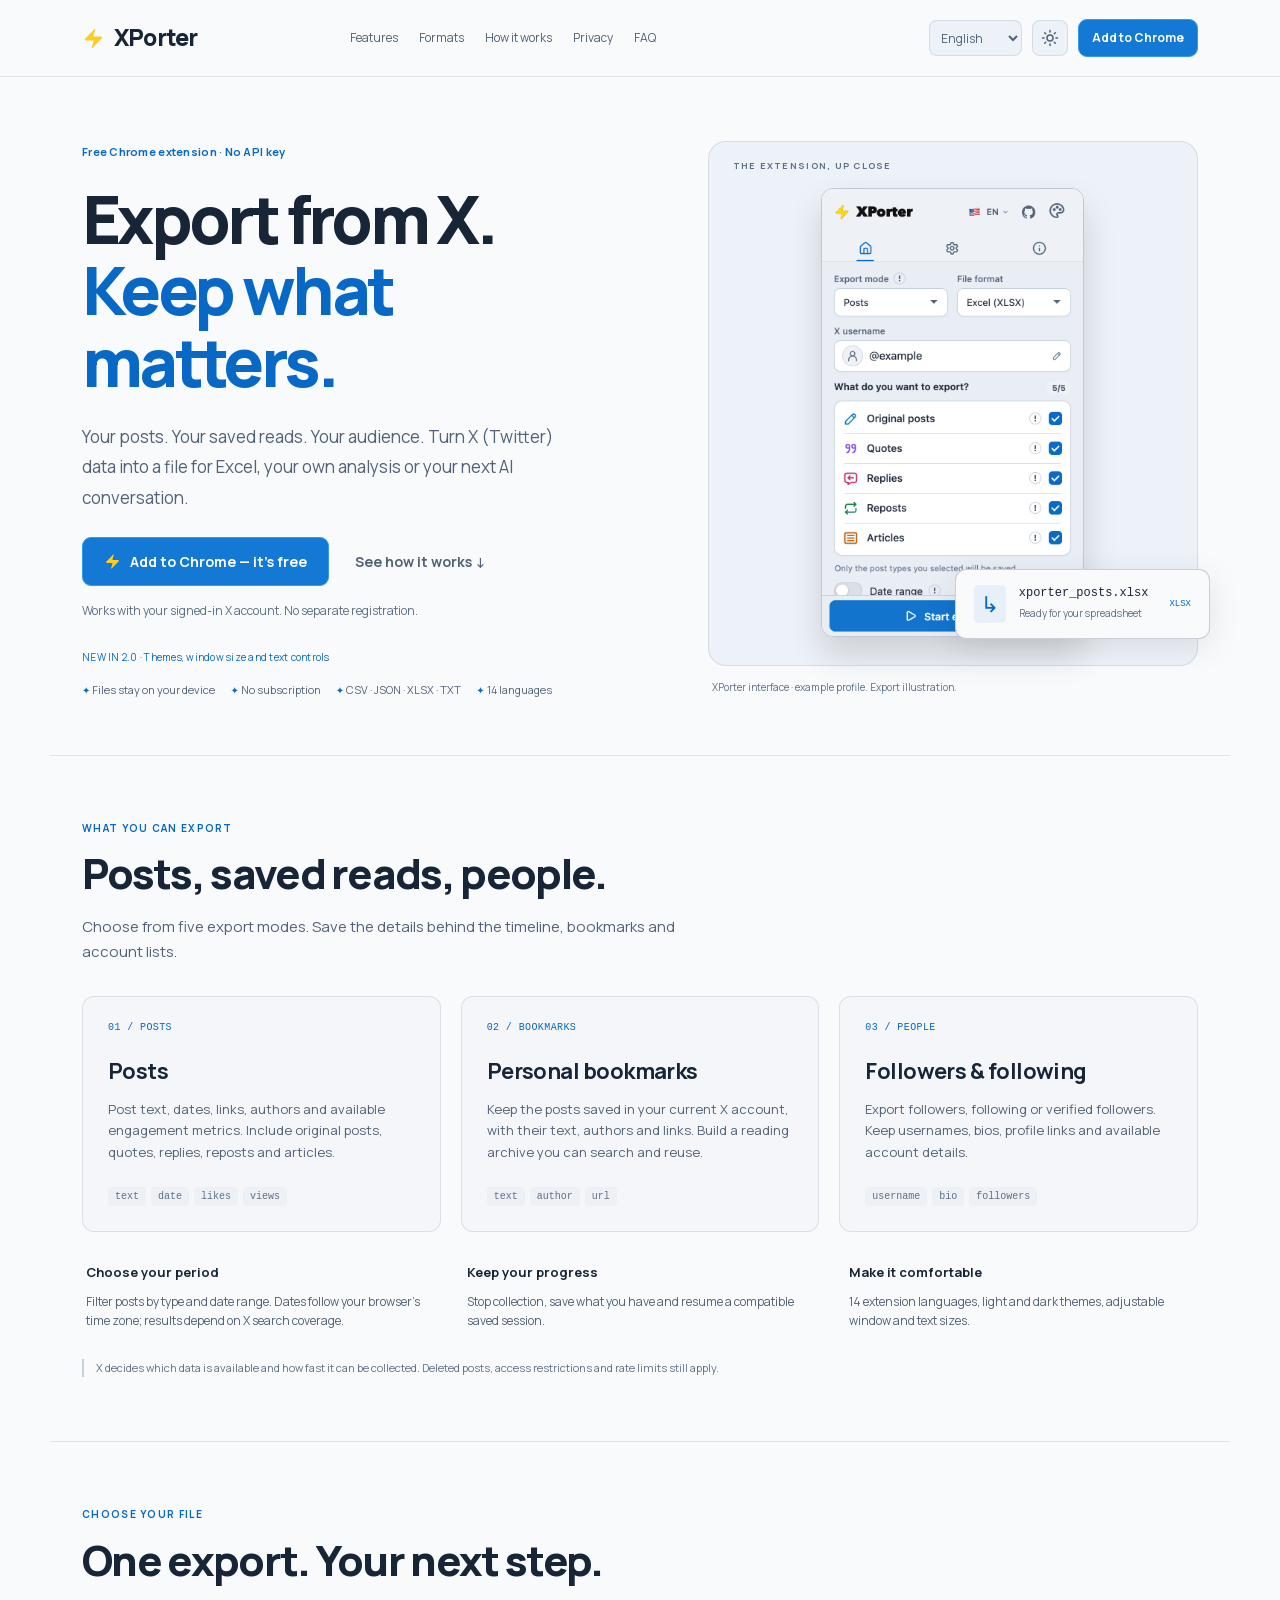
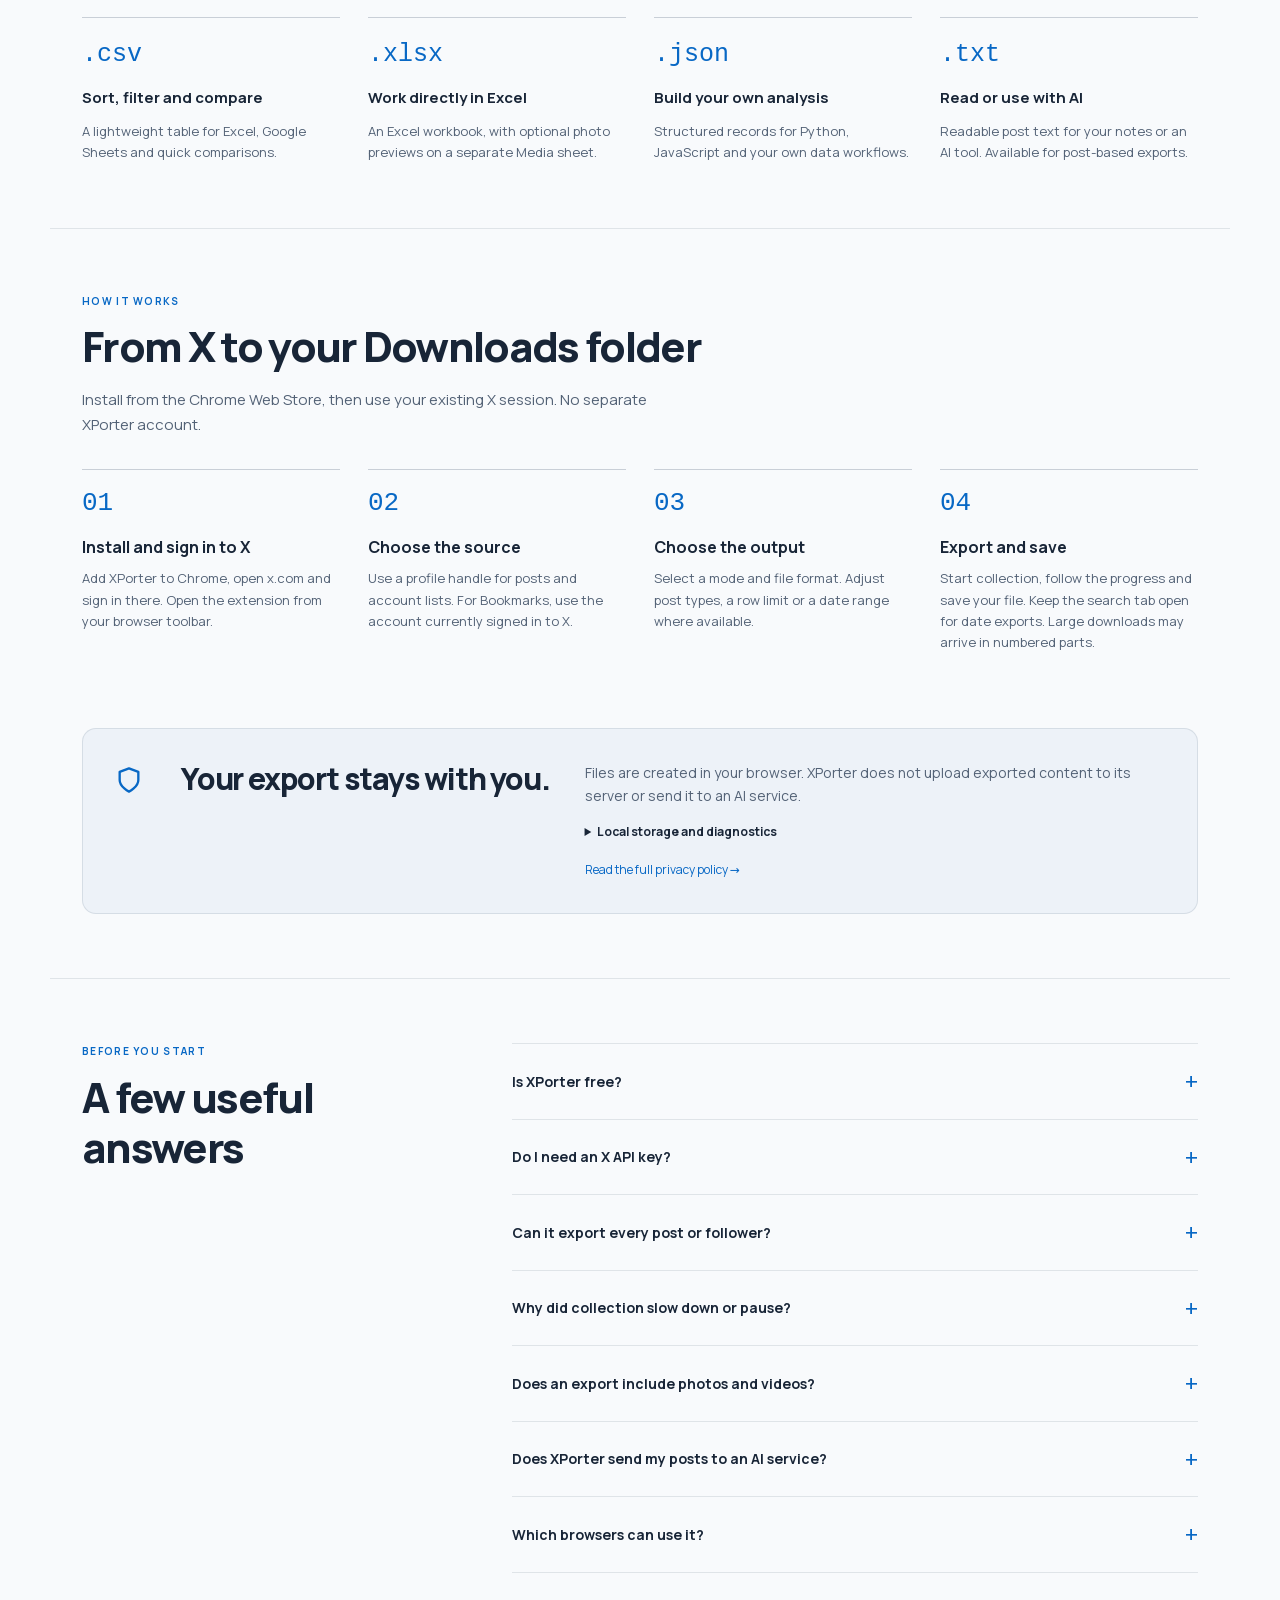
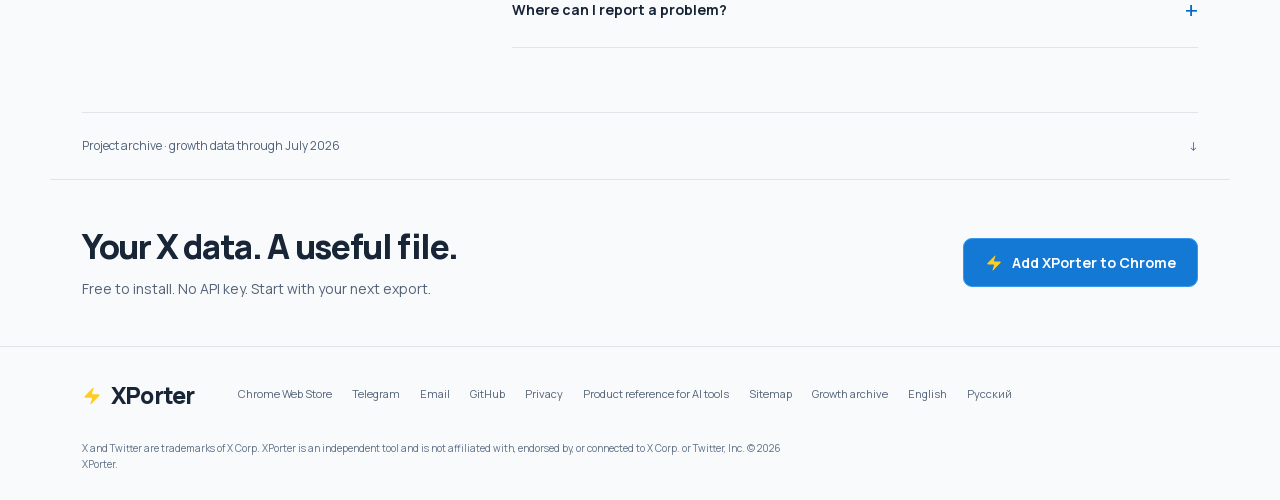
==== commit 1ea5f55d: "Merge remote-tracking branch 'origin/main' into fix/review-2026-09-22 # Conflicts: #	CLAUDE.md #	age" ====
--- a/docs/index.html
+++ b/docs/index.html
@@ -1,614 +1,48 @@
+<!-- Generated by scripts/build-site.cjs; edit scripts/site/. -->
 <!DOCTYPE html>
 <html lang="en">
 
 <head>
   <meta charset="UTF-8" />
-  <script src="assets/emoji-platform.js"></script>
   <meta name="viewport" content="width=device-width, initial-scale=1.0" />
-  <title>XPorter — Export X data to CSV, JSON or Excel</title>
-  <meta name="description"
-    content="Export posts, followers, following and verified followers from X to CSV, JSON or Excel. Free, unlimited, and processed in your browser." />
-  <link rel="icon" type="image/png" href="assets/icon128.png" />
+  <title>XPorter — Export X (Twitter) to CSV, Excel, JSON &amp; TXT</title>
+  <meta name="description" content="Free Chrome extension to export X (Twitter) posts, bookmarks, followers and following. Save CSV, Excel, JSON or post text locally. No API key or subscription." />
+  <meta name="robots" content="index, follow, max-image-preview:large, max-snippet:-1, max-video-preview:-1" />
+  <meta name="referrer" content="strict-origin-when-cross-origin" />
   <meta name="google-site-verification" content="6Z2cj0kX7irYbmkR9JIBBW6sUhmadw8sFJx33zqTFNY" />
-  <meta property="og:title" content="XPorter — Export X data. Keep the file." />
-  <meta property="og:description"
-    content="Posts and audiences from X, saved as CSV, JSON or Excel. Free, unlimited and local." />
+  <link rel="canonical" href="https://lemelson.github.io/xporter-extension/" />
+  <link rel="alternate" hreflang="en" href="https://lemelson.github.io/xporter-extension/" />
+  <link rel="alternate" hreflang="ru" href="https://lemelson.github.io/xporter-extension/ru/" />
+  <link rel="alternate" hreflang="x-default" href="https://lemelson.github.io/xporter-extension/" />
+  <link rel="alternate" type="text/plain" href="./llms-full.txt" title="XPorter product reference" />
+  <link rel="sitemap" type="application/xml" href="./sitemap.xml" />
+  <link rel="icon" type="image/png" href="./assets/icon128.png" />
   <meta property="og:type" content="website" />
-  <link rel="preconnect" href="https://fonts.googleapis.com" />
-  <link rel="preconnect" href="https://fonts.gstatic.com" crossorigin />
-  <link href="https://fonts.googleapis.com/css2?family=Manrope:wght@400;500;600;700;800&display=swap" rel="stylesheet" />
-  <!-- anti-FOUC theme: set before paint -->
-  <script>
-    (function () {
-      try {
-        var t = localStorage.getItem('xporter_theme');
-        if (!t) t = (window.matchMedia && matchMedia('(prefers-color-scheme: dark)').matches) ? 'dark' : 'light';
-        document.documentElement.setAttribute('data-theme', t);
-      } catch (e) { document.documentElement.setAttribute('data-theme', 'dark'); }
-    })();
-  </script>
-  <style>
-    /* ============================================================
-       XPorter site — brand-matched to the extension.
-       Dark default + light theme; backgrounds, accent and the
-       glowing yellow bolt are copied from popup.css.
-       ============================================================ */
-    :root {
-      --text-primary: #FFFFFF;
-      --text-secondary: rgba(255, 255, 255, 0.76);
-      --text-muted: rgba(255, 255, 255, 0.56);
-      --accent: #60B8FF;
-      --accent-2: #a855f7;
-      --accent-hover: #8DCFFF;
-      --accent-glow: rgba(96, 184, 255, 0.22);
-      --glass-bg: rgba(255, 255, 255, 0.055);
-      --glass-bg-2: rgba(255, 255, 255, 0.085);
-      --glass-bg-hover: rgba(255, 255, 255, 0.11);
-      --glass-border: rgba(255, 255, 255, 0.14);
-      --glass-border-strong: rgba(255, 255, 255, 0.30);
-      --card-shadow: 0 18px 50px rgba(4, 8, 22, 0.45);
-      --nav-bg: rgba(13, 21, 38, 0.6);
-      --radius: 20px;
-      --radius-sm: 13px;
-      --maxw: 1120px;
-      /* yellow bolt (from popup.css) */
-      --zap-glow: 9px;
-      --zap-glow-hi: 15px;
-      --zap-c1: rgba(255, 200, 36, 0.72);
-      --zap-c2: rgba(255, 222, 92, 1);
-      --zap-extra: drop-shadow(0 0 0 transparent);
-    }
-
-    :root[data-theme="light"] {
-      --text-primary: rgba(13, 22, 41, 0.94);
-      --text-secondary: rgba(13, 22, 41, 0.70);
-      --text-muted: rgba(13, 22, 41, 0.55);
-      --accent: #0A6FDB;
-      --accent-2: #7c3aed;
-      --accent-hover: #0860C0;
-      --accent-glow: rgba(10, 111, 219, 0.16);
-      --glass-bg: rgba(255, 255, 255, 0.5);
-      --glass-bg-2: rgba(255, 255, 255, 0.66);
-      --glass-bg-hover: rgba(255, 255, 255, 0.8);
-      --glass-border: rgba(255, 255, 255, 0.65);
-      --glass-border-strong: rgba(13, 22, 41, 0.18);
-      --card-shadow: 0 18px 50px rgba(40, 50, 110, 0.16);
-      --nav-bg: rgba(232, 239, 250, 0.62);
-      /* bolt keeps yellow but gets a violet separation on the pale bg */
-      --zap-glow: 13px;
-      --zap-glow-hi: 21px;
-      --zap-c1: rgba(255, 184, 24, 0.7);
-      --zap-c2: rgba(255, 204, 48, 0.95);
-      --zap-extra: drop-shadow(0 0 4px rgba(72, 46, 132, 0.42)) drop-shadow(0 2px 10px rgba(99, 70, 229, 0.3));
-    }
-
-    * { margin: 0; padding: 0; box-sizing: border-box; }
-    html { scroll-behavior: smooth; }
-
-    body {
-      font-family: -apple-system, BlinkMacSystemFont, 'Segoe UI', 'Inter', 'Noto Sans', Helvetica, Arial, sans-serif;
-      color: var(--text-primary);
-      line-height: 1.6;
-      -webkit-font-smoothing: antialiased;
-      overflow-x: hidden;
-      min-height: 100vh;
-      /* sunrise gradient — exact values from the extension (dark) */
-      background:
-        radial-gradient(ellipse at 20% 20%, rgba(59, 130, 246, 0.15) 0%, transparent 50%),
-        radial-gradient(ellipse at 80% 80%, rgba(168, 85, 247, 0.12) 0%, transparent 50%),
-        radial-gradient(ellipse at 50% 50%, rgba(14, 165, 233, 0.08) 0%, transparent 70%),
-        linear-gradient(135deg, #0f172a 0%, #1e293b 50%, #0f172a 100%);
-      background-attachment: fixed;
-    }
-    :root[data-theme="light"] body {
-      background:
-        radial-gradient(ellipse at 20% 20%, rgba(59, 130, 246, 0.22) 0%, transparent 50%),
-        radial-gradient(ellipse at 80% 80%, rgba(147, 51, 234, 0.18) 0%, transparent 50%),
-        radial-gradient(ellipse at 50% 50%, rgba(14, 165, 233, 0.14) 0%, transparent 70%),
-        linear-gradient(135deg, #adc6e8 0%, #c3b2dc 50%, #aacfe9 100%);
-      background-attachment: fixed;
-    }
-
-    /* liquid-glass drifting orbs */
-    .orbs { position: fixed; inset: 0; z-index: 0; pointer-events: none; overflow: hidden; }
-    .orb { position: absolute; border-radius: 50%; filter: blur(70px); opacity: .55; will-change: transform; }
-    .orb.o1 { width: 520px; height: 520px; top: -120px; left: -100px; background: radial-gradient(circle, rgba(59,130,246,.55), transparent 70%); animation: drift1 22s ease-in-out infinite; }
-    .orb.o2 { width: 460px; height: 460px; top: 5%; right: -120px; background: radial-gradient(circle, rgba(168,85,247,.45), transparent 70%); animation: drift2 26s ease-in-out infinite; }
-    .orb.o3 { width: 600px; height: 600px; bottom: -200px; left: 30%; background: radial-gradient(circle, rgba(14,165,233,.30), transparent 70%); animation: drift3 30s ease-in-out infinite; }
-    :root[data-theme="light"] .orb { opacity: .4; }
-    @keyframes drift1 { 0%,100% { transform: translate(0,0) scale(1); } 50% { transform: translate(60px,40px) scale(1.12); } }
-    @keyframes drift2 { 0%,100% { transform: translate(0,0) scale(1); } 50% { transform: translate(-50px,60px) scale(1.1); } }
-    @keyframes drift3 { 0%,100% { transform: translate(0,0) scale(1); } 50% { transform: translate(40px,-50px) scale(1.15); } }
-    @media (prefers-reduced-motion: reduce) { .orb { animation: none; } }
-
-    .wrap { max-width: var(--maxw); margin: 0 auto; padding-left: 22px; padding-right: 22px; position: relative; z-index: 1; }
-    a { color: inherit; text-decoration: none; }
-
-    /* ---------- glowing yellow bolt ---------- */
-    .bolt {
-      display: inline-flex; align-items: center; color: #ffd60a;
-      filter: drop-shadow(0 0 var(--zap-glow) var(--zap-c1)) var(--zap-extra);
-      animation: zap-glow 5s ease-in-out infinite, zap-flicker 7s linear infinite;
-    }
-    .bolt svg path { fill: currentColor; stroke: none; }
-    @keyframes zap-glow {
-      0%, 100% { filter: drop-shadow(0 0 var(--zap-glow) var(--zap-c1)) var(--zap-extra); }
-      50% { filter: drop-shadow(0 0 var(--zap-glow-hi) var(--zap-c2)) var(--zap-extra); }
-    }
-    @keyframes zap-flicker {
-      0%, 37%, 100% { opacity: 1; }
-      37.6% { opacity: .45; } 38.2% { opacity: 1; } 38.9% { opacity: .65; } 39.5% { opacity: 1; }
-      71% { opacity: 1; } 71.5% { opacity: .5; } 72% { opacity: 1; }
-    }
-    @media (prefers-reduced-motion: reduce) { .bolt { animation: none; } }
-
-    /* ---------- nav ---------- */
-    nav {
-      position: sticky; top: 0; z-index: 50;
-      backdrop-filter: blur(16px) saturate(160%); -webkit-backdrop-filter: blur(16px) saturate(160%);
-      background: var(--nav-bg); border-bottom: 1px solid var(--glass-border);
-    }
-    .nav-inner { display: flex; align-items: center; justify-content: space-between; height: 64px; gap: 16px; }
-    .brand { display: inline-flex; align-items: center; gap: 9px; font-weight: 800; font-size: 18px; letter-spacing: -0.4px; }
-    .nav-links { display: flex; align-items: center; gap: 22px; }
-    .nav-links a.minor { color: var(--text-secondary); font-size: 14.5px; font-weight: 500; transition: color .15s; }
-    .nav-links a.minor:hover { color: var(--text-primary); }
-    .nav-tools { display: flex; align-items: center; gap: 10px; }
-
-    .icon-btn {
-      display: inline-flex; align-items: center; justify-content: center;
-      width: 38px; height: 38px; border-radius: 11px; cursor: pointer;
-      background: var(--glass-bg); border: 1px solid var(--glass-border); color: var(--text-secondary);
-      transition: background .15s, border-color .15s, color .15s, transform .08s;
-    }
-    .icon-btn:hover { background: var(--glass-bg-hover); color: var(--text-primary); border-color: var(--glass-border-strong); }
-    .icon-btn:active { transform: scale(.94); }
-    .sun, .moon { display: none; }
-    :root[data-theme="dark"] .moon { display: block; }
-    :root[data-theme="light"] .sun { display: block; }
-
-    .lang-wrap { position: relative; display: inline-flex; }
-    .lang-select {
-      appearance: none; -webkit-appearance: none;
-      background: var(--glass-bg); border: 1px solid var(--glass-border); color: var(--text-secondary);
-      font: inherit; font-size: 13.5px; font-weight: 500; padding: 9px 30px 9px 13px; border-radius: 11px; cursor: pointer;
-    }
-    .lang-wrap::after { content: ""; position: absolute; top: 50%; right: 13px; width: 6px; height: 6px; border-right: 2px solid var(--text-muted); border-bottom: 2px solid var(--text-muted); transform: translateY(-65%) rotate(45deg); pointer-events: none; }
-
-    .btn {
-      display: inline-flex; align-items: center; gap: 8px; font: inherit; font-size: 14.5px; font-weight: 650;
-      border-radius: 999px; padding: 10px 18px; cursor: pointer; border: 1px solid transparent;
-      transition: background .15s, border-color .15s, transform .08s, box-shadow .2s, filter .15s; white-space: nowrap;
-    }
-    .btn:active { transform: scale(.97); }
-    .btn-primary { background: var(--accent); color: #04121f; box-shadow: 0 6px 22px var(--accent-glow); }
-    :root[data-theme="light"] .btn-primary { color: #fff; }
-    .btn-primary:hover { background: var(--accent-hover); box-shadow: 0 10px 30px var(--accent-glow); }
-    .btn-ghost { border-color: var(--glass-border-strong); color: var(--text-primary); background: var(--glass-bg); }
-    .btn-ghost:hover { background: var(--glass-bg-hover); }
-    @media (max-width: 860px) { .nav-links a.minor { display: none; } }
-
-    /* ---------- hero ---------- */
-    .hero { padding-top: 76px; padding-bottom: 40px; display: grid; grid-template-columns: 1.05fr 0.95fr; gap: 48px; align-items: center; }
-    .pill {
-      display: inline-flex; align-items: center; gap: 8px; font-size: 13px; font-weight: 650; color: var(--text-primary);
-      background: var(--glass-bg-2); border: 1px solid var(--glass-border-strong); padding: 7px 14px 7px 11px; border-radius: 999px; margin-bottom: 22px;
-    }
-    .hero h1 { font-size: clamp(36px, 5.2vw, 58px); line-height: 1.04; letter-spacing: -1.8px; font-weight: 850; }
-    .hero h1 .grad { background: linear-gradient(100deg, var(--accent), var(--accent-2)); -webkit-background-clip: text; background-clip: text; -webkit-text-fill-color: transparent; }
-    .hero p.lead { color: var(--text-secondary); font-size: 18.5px; margin: 20px 0 30px; max-width: 530px; }
-    .hero-cta { display: flex; gap: 12px; flex-wrap: wrap; align-items: center; }
-    .hero .btn-primary { padding: 14px 26px; font-size: 15.5px; }
-    .hero .btn-ghost { padding: 14px 24px; font-size: 15.5px; }
-    .trust { margin-top: 28px; display: flex; flex-wrap: wrap; gap: 9px 24px; color: var(--text-muted); font-size: 14px; }
-    .trust span { display: inline-flex; align-items: center; gap: 7px; }
-    .trust .dot { color: var(--accent); }
-    @media (max-width: 920px) { .hero { grid-template-columns: 1fr; padding-top: 48px; padding-bottom: 24px; gap: 40px; } .mock-wrap { order: -1; } }
-
-    /* ---------- popup mock ---------- */
-    .mock-wrap { display: flex; justify-content: center; perspective: 1500px; position: relative; }
-    .mock-wrap::before { content: ""; position: absolute; inset: -40px; background: radial-gradient(circle at 60% 40%, var(--accent-glow), transparent 65%); filter: blur(20px); z-index: 0; }
-    .mock {
-      position: relative; z-index: 1; width: 340px;
-      background: linear-gradient(160deg, rgba(20,33,52,.82), rgba(15,24,40,.82));
-      border: 1px solid var(--glass-border-strong); border-radius: 22px;
-      box-shadow: 0 34px 90px rgba(4, 8, 22, 0.6);
-      backdrop-filter: blur(24px) saturate(150%); -webkit-backdrop-filter: blur(24px) saturate(150%);
-      overflow: hidden; transform: rotateY(-10deg) rotateX(4deg); transition: transform .5s ease;
-    }
-    :root[data-theme="light"] .mock { background: linear-gradient(160deg, rgba(255,255,255,.72), rgba(255,255,255,.5)); }
-    .mock:hover { transform: rotateY(0) rotateX(0); }
-    .mock-head { display: flex; align-items: center; justify-content: space-between; padding: 15px 16px; border-bottom: 1px solid var(--glass-border); }
-    .mock-head .b { display: inline-flex; align-items: center; gap: 8px; font-weight: 800; font-size: 15px; }
-    .mock-head .meta { color: var(--text-muted); font-size: 12px; }
-    .mock-tabs { display: flex; gap: 4px; padding: 10px 12px 0; }
-    .mock-tab { flex: 1; text-align: center; font-size: 12.5px; padding: 8px; color: var(--text-muted); border-bottom: 2px solid transparent; }
-    .mock-tab.active { color: var(--accent); border-bottom-color: var(--accent); font-weight: 650; }
-    .mock-body { padding: 16px; display: flex; flex-direction: column; gap: 13px; }
-    .mlabel { font-size: 11px; text-transform: uppercase; letter-spacing: .6px; color: var(--text-muted); margin-bottom: 6px; }
-    .mfield { background: var(--glass-bg-2); border: 1px solid var(--glass-border); border-radius: 10px; padding: 11px 13px; font-size: 14px; display: flex; align-items: center; justify-content: space-between; }
-    .mfield .muted { color: var(--text-muted); }
-    .mfield .chev { width: 7px; height: 7px; border-right: 2px solid var(--text-muted); border-bottom: 2px solid var(--text-muted); transform: rotate(45deg); }
-    .mbtn { margin-top: 4px; background: var(--accent); color: #04121f; font-weight: 750; text-align: center; padding: 12px; border-radius: 10px; font-size: 14.5px; box-shadow: 0 6px 20px var(--accent-glow); }
-    :root[data-theme="light"] .mbtn { color: #fff; }
-
-    /* ---------- sections ---------- */
-    section { padding-top: 40px; padding-bottom: 40px; position: relative; z-index: 1; }
-    .section-head { text-align: center; max-width: 640px; margin: 0 auto 34px; }
-    .eyebrow { display: inline-block; font-size: 12.5px; font-weight: 750; letter-spacing: 1.4px; text-transform: uppercase; color: var(--accent); margin-bottom: 12px; }
-    .section-head h2 { font-size: clamp(28px, 3.6vw, 40px); letter-spacing: -1px; font-weight: 850; line-height: 1.1; }
-    .section-head p { color: var(--text-secondary); font-size: 17px; margin-top: 13px; }
-
-    /* reveal on scroll */
-    .reveal { opacity: 0; transform: translateY(26px); transition: opacity .7s cubic-bezier(.2,.8,.2,1), transform .7s cubic-bezier(.2,.8,.2,1); }
-    .reveal.in { opacity: 1; transform: none; }
-    @media (prefers-reduced-motion: reduce) { .reveal { opacity: 1; transform: none; transition: none; } }
-
-    /* ---------- features (bento) ---------- */
-    .bento { display: grid; grid-template-columns: 1fr 1fr; gap: 18px; }
-    .fcard {
-      position: relative; background: var(--glass-bg); border: 1px solid var(--glass-border); border-radius: var(--radius);
-      padding: 28px; overflow: hidden; box-shadow: var(--card-shadow);
-      transition: transform .25s cubic-bezier(.2,.8,.2,1), border-color .25s, background .25s;
-    }
-    .fcard::after { content: ""; position: absolute; inset: 0; background: radial-gradient(120% 90% at 50% 0%, var(--accent-glow), transparent 62%); opacity: 0; transition: opacity .25s; pointer-events: none; }
-    .fcard:hover { transform: translateY(-5px); border-color: var(--glass-border-strong); background: var(--glass-bg-2); }
-    .fcard:hover::after { opacity: 1; }
-    .ftile {
-      width: 50px; height: 50px; border-radius: 14px; display: flex; align-items: center; justify-content: center;
-      color: #fff; margin-bottom: 18px;
-      background: linear-gradient(140deg, var(--accent), var(--accent-2));
-      box-shadow: 0 8px 22px var(--accent-glow);
-    }
-    .fcard h3 { font-size: 18px; font-weight: 750; margin-bottom: 8px; letter-spacing: -0.3px; }
-    .fcard p { color: var(--text-secondary); font-size: 14.5px; max-width: 52ch; }
-    @media (max-width: 720px) { .bento { grid-template-columns: 1fr; } }
-
-    /* ---------- steps ---------- */
-    .steps { position: relative; display: grid; grid-template-columns: repeat(4, 1fr); gap: 18px; }
-    /* connecting line removed — it bled through the translucent cards */
-    .step { position: relative; z-index: 1; background: var(--glass-bg); border: 1px solid var(--glass-border); border-radius: var(--radius); padding: 26px 22px; box-shadow: var(--card-shadow); transition: transform .25s, border-color .25s; }
-    .step:hover { transform: translateY(-5px); border-color: var(--glass-border-strong); }
-    .step-top { display: flex; align-items: center; gap: 12px; margin-bottom: 16px; }
-    .step .num { counter-increment: step; flex: none; display: flex; align-items: center; justify-content: center; width: 38px; height: 38px; border-radius: 50%; font-weight: 850; font-size: 16px; color: #fff; background: linear-gradient(140deg, var(--accent), var(--accent-2)); box-shadow: 0 6px 18px var(--accent-glow); }
-    .step .num::before { content: counter(step); }
-    .step .step-ico { color: var(--accent); display: flex; opacity: .9; }
-    .step h3 { font-size: 16.5px; font-weight: 750; margin-bottom: 7px; }
-    .step p { color: var(--text-secondary); font-size: 14px; }
-    .steps-wrap { counter-reset: step; }
-    @media (max-width: 860px) { .steps { grid-template-columns: 1fr 1fr; } .steps::before { display: none; } }
-    @media (max-width: 480px) { .steps { grid-template-columns: 1fr; } }
-
-    /* ---------- privacy ---------- */
-    .privacy-box {
-      background: var(--glass-bg-2);
-      border: 1px solid var(--glass-border-strong); border-radius: 26px; padding: 48px 40px; text-align: center;
-      box-shadow: var(--card-shadow); position: relative; overflow: hidden;
-      backdrop-filter: blur(22px) saturate(140%); -webkit-backdrop-filter: blur(22px) saturate(140%);
-    }
-    .privacy-box::before { content: ""; position: absolute; inset: 0; background: radial-gradient(120% 80% at 50% -10%, var(--accent-glow), transparent 60%); pointer-events: none; }
-    .privacy-box > * { position: relative; z-index: 1; }
-    .privacy-box .shield { width: 60px; height: 60px; border-radius: 16px; background: linear-gradient(140deg, var(--accent), var(--accent-2)); color: #fff; display: inline-flex; align-items: center; justify-content: center; margin-bottom: 20px; box-shadow: 0 10px 28px var(--accent-glow); }
-    .privacy-box h2 { font-size: clamp(24px, 3vw, 34px); letter-spacing: -0.8px; font-weight: 850; }
-    .privacy-box p { color: var(--text-secondary); max-width: 640px; margin: 16px auto 0; font-size: 16px; }
-    .privacy-box a { color: var(--accent); font-weight: 650; }
-
-
-    /* ---------- final cta ---------- */
-    .final { text-align: center; }
-    .final h2 { font-size: clamp(30px, 4vw, 46px); letter-spacing: -1.2px; font-weight: 850; }
-    .final p { color: var(--text-secondary); font-size: 17.5px; margin: 14px 0 28px; }
-    .final .btn-primary { padding: 16px 32px; font-size: 16.5px; }
-
-    /* ---------- footer ---------- */
-    footer { border-top: 1px solid var(--glass-border); padding: 42px 0; margin-top: 30px; position: relative; z-index: 1; }
-    .foot-inner { display: flex; flex-wrap: wrap; gap: 20px; justify-content: space-between; align-items: center; }
-    .foot-links { display: flex; gap: 22px; flex-wrap: wrap; }
-    .foot-links a { color: var(--text-secondary); font-size: 14.5px; transition: color .15s; }
-    .foot-links a:hover { color: var(--text-primary); }
-    .disclaimer { font-size: 12.5px; color: var(--text-muted); margin-top: 18px; max-width: 780px; }
-
-    @media (max-width: 560px) { section { padding-top: 34px; padding-bottom: 34px; } .privacy-box { padding: 32px 20px; } }
-
-    /* 2026 compact editorial pass */
-    :root {
-      --text-primary: #f7f9fc;
-      --text-secondary: #b6c0d0;
-      --text-muted: #8793a6;
-      --accent: #58a8f8;
-      --accent-2: #58a8f8;
-      --accent-hover: #80bdf8;
-      --accent-glow: rgba(48, 133, 219, 0.18);
-      --glass-bg: rgba(255, 255, 255, 0.035);
-      --glass-bg-2: rgba(255, 255, 255, 0.055);
-      --glass-bg-hover: rgba(255, 255, 255, 0.075);
-      --glass-border: rgba(255, 255, 255, 0.10);
-      --glass-border-strong: rgba(255, 255, 255, 0.18);
-      --card-shadow: none;
-      --nav-bg: rgba(10, 17, 29, 0.86);
-      --radius: 18px;
-      --radius-sm: 10px;
-      --maxw: 1080px;
-    }
-
-    :root[data-theme="light"] {
-      --text-primary: #152033;
-      --text-secondary: #526076;
-      --text-muted: #758198;
-      --accent: #116fc7;
-      --accent-2: #116fc7;
-      --accent-hover: #0d5eaa;
-      --accent-glow: rgba(17, 111, 199, 0.12);
-      --glass-bg: rgba(255, 255, 255, 0.58);
-      --glass-bg-2: rgba(255, 255, 255, 0.78);
-      --glass-bg-hover: rgba(255, 255, 255, 0.92);
-      --glass-border: rgba(29, 62, 97, 0.12);
-      --glass-border-strong: rgba(29, 62, 97, 0.20);
-      --nav-bg: rgba(238, 244, 250, 0.88);
-    }
-
-    body {
-      font-family: "Manrope", -apple-system, BlinkMacSystemFont, "Segoe UI", sans-serif;
-      background: #0a111d;
-      font-feature-settings: "ss01" 1, "ss02" 1;
-    }
-    :root[data-theme="light"] body { background: #edf3f8; }
-    body::before {
-      content: "";
-      position: fixed;
-      inset: 0;
-      z-index: 0;
-      pointer-events: none;
-      background:
-        radial-gradient(circle at 12% 0%, rgba(52, 138, 225, 0.16), transparent 31rem),
-        linear-gradient(rgba(255, 255, 255, 0.018) 1px, transparent 1px),
-        linear-gradient(90deg, rgba(255, 255, 255, 0.018) 1px, transparent 1px);
-      background-size: auto, 64px 64px, 64px 64px;
-      mask-image: linear-gradient(to bottom, black, transparent 74%);
-    }
-    :root[data-theme="light"] body::before {
-      background:
-        radial-gradient(circle at 12% 0%, rgba(28, 117, 203, 0.13), transparent 31rem),
-        linear-gradient(rgba(29, 62, 97, 0.035) 1px, transparent 1px),
-        linear-gradient(90deg, rgba(29, 62, 97, 0.035) 1px, transparent 1px);
-      background-size: auto, 64px 64px, 64px 64px;
-    }
-    .orbs { display: none; }
-    .wrap { padding-left: 28px; padding-right: 28px; }
-    a:focus-visible, button:focus-visible, select:focus-visible { outline: 3px solid var(--accent); outline-offset: 4px; }
-    .skip-link { position: fixed; left: 18px; top: 12px; z-index: 100; padding: 10px 14px; border-radius: 8px; background: var(--text-primary); color: #0a111d; transform: translateY(-160%); transition: transform .2s; }
-    .skip-link:focus { transform: translateY(0); }
-
-    nav { border-bottom-color: var(--glass-border); }
-    .nav-inner { height: 68px; }
-    .brand { font-weight: 800; letter-spacing: -0.55px; }
-    .nav-links { gap: 26px; }
-    .nav-links a.minor { font-size: 13.5px; }
-    .icon-btn, .lang-select { border-radius: 9px; }
-    .btn { border-radius: 10px; font-weight: 700; }
-    .btn-primary { box-shadow: none; }
-    .btn-primary:hover { transform: translateY(-2px); box-shadow: 0 10px 26px var(--accent-glow); }
-    .btn-ghost { background: transparent; border-color: transparent; color: var(--text-secondary); }
-    .btn-ghost:hover { color: var(--text-primary); background: transparent; }
-
-    .hero {
-      min-height: 580px;
-      grid-template-columns: minmax(0, 1.08fr) minmax(320px, .92fr);
-      gap: 48px;
-      padding-top: 64px;
-      padding-bottom: 60px;
-    }
-    .pill { border: 0; border-left: 2px solid var(--accent); border-radius: 0; background: transparent; padding: 2px 0 2px 12px; margin-bottom: 24px; color: var(--text-secondary); }
-    .pill .bolt { display: none; }
-    .hero h1 { max-width: 660px; font-size: clamp(42px, 5.4vw, 68px); line-height: 1.01; letter-spacing: -2.8px; font-weight: 800; text-wrap: balance; }
-    .hero h1 .grad { background: none; color: var(--accent); -webkit-text-fill-color: currentColor; }
-    .hero p.lead { max-width: 580px; margin: 22px 0 28px; font-size: 17px; line-height: 1.68; text-wrap: pretty; }
-    .hero .btn-primary, .hero .btn-ghost { padding: 13px 20px; font-size: 14.5px; }
-    .trust { margin-top: 26px; gap: 7px 17px; max-width: 580px; font-size: 12px; }
-    .trust .dot { font-size: 9px; }
-    .trust > span:last-child { display: none; }
-
-    .mock-wrap { justify-content: center; }
-    .mock-wrap::before { inset: -20px; opacity: .45; }
-    .mock { width: clamp(320px, 27vw, 356px); border-radius: 18px; transform: rotateY(-3deg) rotateX(1deg); box-shadow: 0 28px 64px rgba(0, 0, 0, .28); }
-    .mock:hover { transform: translateY(-4px); }
-    .mock-tabs { display: none; }
-    .mock-body { gap: 11px; padding: 14px; }
-    .mfield { border-radius: 8px; padding: 10px 12px; }
-    .mbtn { border-radius: 8px; box-shadow: none; }
-
-    section { padding-top: 50px; padding-bottom: 52px; }
-    .section-head { max-width: 720px; margin: 0 0 24px; text-align: left; }
-    .eyebrow { margin-bottom: 10px; font-size: 11px; letter-spacing: 1.8px; }
-    .section-head h2 { font-size: clamp(30px, 4vw, 46px); letter-spacing: -1.7px; font-weight: 800; text-wrap: balance; }
-    .section-head p { max-width: 620px; font-size: 15.5px; line-height: 1.75; text-wrap: pretty; }
-
-    #features { border-top: 1px solid var(--glass-border); }
-    .bento { gap: 0; border-top: 1px solid var(--glass-border); }
-    .fcard {
-      display: grid;
-      grid-template-columns: 38px minmax(0, 1fr);
-      grid-template-rows: auto auto;
-      column-gap: 16px;
-      align-content: start;
-      min-height: 112px;
-      padding: 19px 22px;
-      border: 0;
-      border-bottom: 1px solid var(--glass-border);
-      border-radius: 0;
-      background: transparent;
-      box-shadow: none;
-    }
-    .fcard:nth-child(odd) { border-right: 1px solid var(--glass-border); }
-    .fcard:hover { transform: none; background: var(--glass-bg); }
-    .fcard::after { display: none; }
-    .ftile { grid-row: 1 / 3; width: 36px; height: 36px; margin: 1px 0 0; border-radius: 9px; background: var(--glass-bg-2); border: 1px solid var(--glass-border); box-shadow: none; color: var(--accent); }
-    .ftile svg { width: 18px; height: 18px; }
-    .fcard h3 { margin: 0 0 5px; font-size: 15.5px; font-weight: 700; }
-    .fcard p { max-width: 44ch; font-size: 13.5px; line-height: 1.6; }
-
-    /* ---------- public growth trajectory ---------- */
-    #growth { border-top: 1px solid var(--glass-border); scroll-margin-top: 68px; }
-    .growth-intro { display: grid; grid-template-columns: minmax(0, 1.15fr) minmax(280px, .85fr); gap: 48px; align-items: end; }
-    .growth-intro .section-head { margin-bottom: 0; }
-    .growth-disclosure { max-width: 46ch; padding: 0 0 5px 18px; border-left: 1px solid var(--glass-border-strong); color: var(--text-muted); font-size: 12.5px; line-height: 1.7; }
-    .growth-disclosure strong { color: var(--text-secondary); font-weight: 700; }
-    .growth-kpis { display: grid; grid-template-columns: repeat(4, 1fr); margin-top: 30px; border-top: 1px solid var(--glass-border); border-bottom: 1px solid var(--glass-border); }
-    .growth-kpi { min-width: 0; padding: 18px 20px 20px; border-right: 1px solid var(--glass-border); }
-    .growth-kpi:last-child { border-right: 0; }
-    .growth-kpi span { display: block; color: var(--text-muted); font-size: 11px; letter-spacing: .06em; text-transform: uppercase; }
-    .growth-kpi strong { display: block; margin-top: 5px; font-size: clamp(23px, 3vw, 32px); line-height: 1.1; letter-spacing: -1.2px; font-variant-numeric: tabular-nums; }
-    .growth-kpi small { display: block; margin-top: 7px; color: var(--text-muted); font-size: 11px; line-height: 1.45; }
-    .growth-panel { margin-top: 26px; padding: 22px 22px 18px; border: 1px solid var(--glass-border); border-radius: 16px; background: rgba(255,255,255,.018); }
-    :root[data-theme="light"] .growth-panel { background: rgba(255,255,255,.34); }
-    .growth-toolbar { display: flex; align-items: flex-start; justify-content: space-between; gap: 20px; margin-bottom: 16px; }
-    .growth-toolbar h3 { font-size: 15px; font-weight: 700; }
-    .growth-toolbar p { margin-top: 3px; color: var(--text-muted); font-size: 11.5px; }
-    .horizon-switch { display: inline-flex; flex: none; padding: 3px; border: 1px solid var(--glass-border); border-radius: 9px; }
-    .horizon-switch button, .model-toggle { appearance: none; border: 0; color: var(--text-muted); background: transparent; font: inherit; cursor: pointer; transition: color .2s, background .2s, transform .1s; }
-    .horizon-switch button { padding: 7px 11px; border-radius: 6px; font-size: 11.5px; font-weight: 700; }
-    .horizon-switch button[aria-pressed="true"] { color: var(--text-primary); background: var(--glass-bg-2); }
-    .horizon-switch button:active, .model-toggle:active { transform: scale(.97); }
-    .growth-chart-wrap { position: relative; min-height: 360px; }
-    #growthChart { display: block; width: 100%; height: auto; overflow: visible; }
-    .chart-grid { stroke: var(--glass-border); stroke-width: 1; vector-effect: non-scaling-stroke; }
-    .chart-axis-label { fill: var(--text-muted); font: 11px "Manrope", sans-serif; }
-    .chart-history, .chart-ensemble, .chart-model { fill: none; vector-effect: non-scaling-stroke; stroke-linecap: round; stroke-linejoin: round; }
-    .chart-history { stroke: var(--text-primary); stroke-width: 2.3; }
-    .chart-ensemble { stroke: var(--accent); stroke-width: 2.5; }
-    .chart-model { stroke: var(--text-secondary); stroke-width: 1.35; opacity: .58; }
-    .chart-model[data-model="power"] { stroke-dasharray: 7 5; }
-    .chart-model[data-model="gompertz"] { stroke-dasharray: 2 5; }
-    .chart-band { fill: var(--accent); opacity: .1; }
-    .chart-divider { stroke: var(--glass-border-strong); stroke-width: 1; stroke-dasharray: 4 5; vector-effect: non-scaling-stroke; }
-    .chart-now-dot { fill: var(--accent); stroke: var(--text-primary); stroke-width: 2; vector-effect: non-scaling-stroke; }
-    .growth-legend { display: flex; flex-wrap: wrap; gap: 7px 16px; margin-top: 8px; }
-    .legend-item, .model-toggle { display: inline-flex; align-items: center; gap: 7px; color: var(--text-muted); font-size: 11.5px; }
-    .legend-line { width: 20px; height: 2px; background: var(--text-primary); }
-    .legend-line.forecast { background: var(--accent); }
-    .legend-band { width: 20px; height: 9px; background: var(--accent-glow); border: 1px solid var(--accent); opacity: .7; }
-    .model-toggle { padding: 3px 0; }
-    .model-toggle::before { content: ""; width: 16px; height: 0; border-top: 1px dashed var(--text-muted); }
-    .model-toggle[aria-pressed="true"] { color: var(--text-primary); }
-    .model-toggle[aria-pressed="false"] { opacity: .46; }
-    .growth-methods { display: grid; grid-template-columns: repeat(3, 1fr); align-items: start; gap: 0; margin-top: 18px; border-top: 1px solid var(--glass-border); border-bottom: 1px solid var(--glass-border); }
-    .growth-method { min-width: 0; border-right: 1px solid var(--glass-border); }
-    .growth-method:last-child { border-right: 0; }
-    .growth-method summary { display: grid; grid-template-columns: minmax(0, 1fr) 18px; align-items: center; gap: 12px; min-height: 66px; padding: 12px 16px; list-style: none; cursor: pointer; transition: background .2s; }
-    .growth-method summary::-webkit-details-marker { display: none; }
-    .growth-method summary:hover { background: var(--glass-bg); }
-    .growth-method h3 { font-size: 13px; font-weight: 700; }
-    .growth-method-simple { margin-top: 2px; overflow: hidden; color: var(--text-muted); font-size: 11.5px; line-height: 1.45; text-overflow: ellipsis; white-space: nowrap; }
-    .growth-method-chevron { width: 8px; height: 8px; border-right: 1.5px solid var(--text-muted); border-bottom: 1.5px solid var(--text-muted); transform: rotate(45deg) translate(-2px, -2px); transition: transform .2s, border-color .2s; }
-    .growth-method[open] .growth-method-chevron { border-color: var(--accent); transform: rotate(225deg) translate(-1px, -1px); }
-    .growth-method-detail { padding: 13px 16px 16px; border-top: 1px solid var(--glass-border); animation: method-in .2s ease-out both; }
-    @keyframes method-in { from { opacity: 0; transform: translateY(-4px); } to { opacity: 1; transform: none; } }
-    .growth-formula { margin: 0 0 9px; overflow-x: auto; color: var(--accent); font-family: ui-monospace, SFMono-Regular, Menlo, monospace; font-size: 11.5px; white-space: nowrap; }
-    .growth-method-detail p { color: var(--text-muted); font-size: 11.5px; line-height: 1.6; }
-    .growth-method-stats { margin-top: 8px; }
-    .growth-method strong { color: var(--text-secondary); font-variant-numeric: tabular-nums; }
-    .growth-note { margin: 12px 0 0; color: var(--text-muted); font-size: 11.5px; line-height: 1.65; }
-    .growth-error { display: none; padding: 38px 20px; color: var(--text-secondary); text-align: center; }
-
-    #how { border-top: 1px solid var(--glass-border); }
-    .steps { gap: 0; border-top: 1px solid var(--glass-border); }
-    .step { min-height: 172px; padding: 19px 16px 21px; border: 0; border-right: 1px solid var(--glass-border); border-bottom: 1px solid var(--glass-border); border-radius: 0; background: transparent; box-shadow: none; }
-    .step:last-child { border-right: 0; }
-    .step:hover { transform: none; background: var(--glass-bg); }
-    .step-top { margin-bottom: 18px; }
-    .step .num { width: 30px; height: 30px; border-radius: 8px; background: transparent; border: 1px solid var(--glass-border-strong); box-shadow: none; color: var(--accent); font-size: 13px; }
-    .step .step-ico { display: none; }
-    .step h3 { font-size: 15px; }
-    .step p { font-size: 13px; line-height: 1.6; }
-
-    #privacy { padding-top: 50px; }
-    .privacy-box { display: grid; grid-template-columns: 60px minmax(190px, .72fr) minmax(320px, 1.28fr); gap: 22px; align-items: start; padding: 30px; text-align: left; border-radius: 18px; background: var(--glass-bg-2); box-shadow: none; backdrop-filter: none; }
-    .privacy-box::before { display: none; }
-    .privacy-box .shield { width: 48px; height: 48px; margin: 0; border-radius: 11px; background: transparent; border: 1px solid var(--glass-border-strong); box-shadow: none; color: var(--accent); }
-    .privacy-box h2 { padding-top: 4px; font-size: clamp(24px, 2.7vw, 32px); font-weight: 800; }
-    .privacy-box p { max-width: none; margin: 0; font-size: 14px; line-height: 1.7; }
-    .privacy-box p:last-child { grid-column: 3; margin-top: -8px; }
-
-    .final { display: grid; grid-template-columns: 1fr auto; align-items: center; gap: 7px 28px; margin-top: 12px; padding: 30px 24px; text-align: left; border-top: 1px solid var(--glass-border); border-bottom: 1px solid var(--glass-border); }
-    .final h2 { font-size: clamp(27px, 3.4vw, 36px); letter-spacing: -1.35px; font-weight: 800; }
-    .final p { margin: 0; font-size: 14px; }
-    .final .btn-primary { grid-column: 2; grid-row: 1 / 3; padding: 14px 22px; font-size: 14.5px; }
-
-    footer { margin-top: 36px; padding: 30px 0 34px; }
-    .foot-links { gap: 18px; }
-    .foot-links a { font-size: 13px; }
-    .disclaimer { font-size: 11.5px; }
-
-    @media (max-width: 920px) {
-      .hero { min-height: 0; grid-template-columns: minmax(0, 1fr) 300px; padding-top: 54px; padding-bottom: 52px; gap: 34px; }
-      .mock-wrap { order: initial; justify-content: center; }
-      .mock { width: 300px; transform: none; }
-      .privacy-box { grid-template-columns: 56px 1fr; }
-      .privacy-box p { grid-column: 1 / -1; }
-      .privacy-box p:last-child { grid-column: 1 / -1; margin-top: -12px; }
-      .growth-intro { grid-template-columns: 1fr; gap: 18px; }
-      .growth-kpis { grid-template-columns: 1fr 1fr; }
-      .growth-kpi:nth-child(2) { border-right: 0; }
-      .growth-kpi:nth-child(-n+2) { border-bottom: 1px solid var(--glass-border); }
-      .growth-methods { grid-template-columns: 1fr; }
-      .growth-method { border-right: 0; border-bottom: 1px solid var(--glass-border); }
-      .growth-method:last-child { border-bottom: 0; }
-    }
-    @media (max-width: 720px) {
-      .wrap { padding-left: 20px; padding-right: 20px; }
-      .nav-links { display: none; }
-      .nav-tools .btn { display: none; }
-      .hero { grid-template-columns: 1fr; padding-top: 42px; padding-bottom: 40px; }
-      .hero h1 { letter-spacing: -2.2px; }
-      .hero-cta .btn { width: auto; }
-      .mock-wrap { display: none; }
-      section { padding-top: 44px; padding-bottom: 46px; }
-      .bento { grid-template-columns: 1fr; }
-      .fcard:nth-child(odd) { border-right: 0; }
-      .fcard { min-height: 0; padding: 17px 12px; }
-      .growth-panel { padding: 18px 12px 14px; }
-      .growth-toolbar { align-items: stretch; flex-direction: column; gap: 12px; }
-      .horizon-switch { align-self: flex-start; }
-      .growth-chart-wrap { min-height: 300px; overflow-x: auto; }
-      #growthChart { min-width: 680px; }
-      .steps { grid-template-columns: 1fr 1fr; }
-      .step:nth-child(2) { border-right: 0; }
-      .final { grid-template-columns: 1fr; }
-      .final .btn-primary { grid-column: 1; grid-row: auto; justify-self: start; margin-top: 14px; }
-    }
-    @media (max-width: 480px) {
-      .hero h1 { font-size: 42px; }
-      .lang-select { max-width: 116px; }
-      .steps { grid-template-columns: 1fr; }
-      .step, .step:nth-child(2) {
-        display: grid;
-        grid-template-columns: 32px minmax(0, 1fr);
-        grid-template-rows: auto auto;
-        column-gap: 12px;
-        min-height: 0;
-        padding: 16px 10px;
-        border-right: 0;
-      }
-      .step-top { grid-row: 1 / 3; margin: 0; }
-      .step .num { width: 28px; height: 28px; }
-      .step h3 { margin: 1px 0 4px; }
-      .privacy-box { grid-template-columns: 44px minmax(0, 1fr); gap: 14px; padding: 22px 20px; }
-      .privacy-box .shield { width: 42px; height: 42px; }
-      .privacy-box h2 { grid-column: 2; padding-top: 5px; font-size: 24px; }
-      .privacy-box p, .privacy-box p:last-child { grid-column: 1 / -1; }
-      .final { padding: 26px 0; }
-      .final h2 { font-size: 30px; }
-    }
-  </style>
-  <link rel="stylesheet" href="assets/emoji.css">
+  <meta property="og:site_name" content="XPorter" />
+  <meta property="og:title" content="XPorter — Export X (Twitter) to CSV, Excel, JSON &amp; TXT" />
+  <meta property="og:description" content="Free Chrome extension to export X (Twitter) posts, bookmarks, followers and following. Save CSV, Excel, JSON or post text locally. No API key or subscription." />
+  <meta property="og:url" content="https://lemelson.github.io/xporter-extension/" />
+  <meta property="og:locale" content="en_US" />
+  <meta property="og:locale:alternate" content="ru_RU" />
+  <meta property="og:image" content="https://lemelson.github.io/xporter-extension/assets/social-preview.png" />
+  <meta property="og:image:width" content="1200" />
+  <meta property="og:image:height" content="630" />
+  <meta property="og:image:alt" content="XPorter — export X (Twitter) to CSV, XLSX, JSON and TXT" />
+  <meta name="twitter:card" content="summary_large_image" />
+  <meta name="twitter:title" content="XPorter — Export X (Twitter) to CSV, Excel, JSON &amp; TXT" />
+  <meta name="twitter:description" content="Free Chrome extension to export X (Twitter) posts, bookmarks, followers and following. Save CSV, Excel, JSON or post text locally. No API key or subscription." />
+  <meta name="twitter:image" content="https://lemelson.github.io/xporter-extension/assets/social-preview.png" />
+  <meta name="twitter:image:alt" content="XPorter — export X (Twitter) to CSV, XLSX, JSON and TXT" />
+  <script src="./assets/theme-init.js"></script>
+  <link rel="stylesheet" href="./assets/site.css" />
+  <script type="application/ld+json">{"@context":"https://schema.org","@graph":[{"@type":"WebSite","@id":"https://lemelson.github.io/xporter-extension/#website","url":"https://lemelson.github.io/xporter-extension/","name":"XPorter","inLanguage":["en","ru"]},{"@type":"WebPage","@id":"https://lemelson.github.io/xporter-extension/#webpage","url":"https://lemelson.github.io/xporter-extension/","name":"XPorter — Export X (Twitter) to CSV, Excel, JSON & TXT","description":"Free Chrome extension to export X (Twitter) posts, bookmarks, followers and following. Save CSV, Excel, JSON or post text locally. No API key or subscription.","inLanguage":"en","isPartOf":{"@id":"https://lemelson.github.io/xporter-extension/#website"},"about":{"@id":"https://lemelson.github.io/xporter-extension/#software"},"dateModified":"2026-09-10"},{"@type":"SoftwareApplication","@id":"https://lemelson.github.io/xporter-extension/#software","name":"XPorter","url":"https://lemelson.github.io/xporter-extension/","description":"Free Chrome extension to export X (Twitter) posts, bookmarks, followers and following. Save CSV, Excel, JSON or post text locally. No API key or subscription.","applicationCategory":"BrowserApplication","operatingSystem":"Desktop Chrome","softwareVersion":"2.0.0","downloadUrl":"https://chromewebstore.google.com/detail/jghmghialodmkmbcpfnhkgllkmjafmja","offers":{"@type":"Offer","price":"0","priceCurrency":"USD","url":"https://chromewebstore.google.com/detail/jghmghialodmkmbcpfnhkgllkmjafmja"},"image":"https://lemelson.github.io/xporter-extension/assets/social-preview.png","sameAs":["https://chromewebstore.google.com/detail/jghmghialodmkmbcpfnhkgllkmjafmja","https://github.com/Lemelson/xporter-extension"],"featureList":["Posts and personal bookmarks","Followers, following and verified followers","CSV, XLSX and JSON","TXT for post-based exports","Local file generation","Date filters and resumable exports"]}]}</script>
 </head>
 
 <body>
-  <a class="skip-link" href="#main">Skip to content</a>
-  <div class="orbs"><span class="orb o1"></span><span class="orb o2"></span><span class="orb o3"></span></div>
+  <a class="skip-link" href="#main" data-i18n="skip">Skip to content</a>
 
   <!-- NAV -->
-  <nav>
+  <nav aria-label="Main navigation">
     <div class="wrap nav-inner">
       <a class="brand" href="#top">
         <span class="bolt" aria-hidden="true">
@@ -618,106 +52,146 @@
       </a>
       <div class="nav-links">
         <a class="minor" href="#features" data-i18n="nav_features">Features</a>
-        <a class="minor" href="#growth" data-i18n="nav_growth">Growth</a>
+        <a class="minor" href="#formats" data-i18n="nav_formats">Formats</a>
         <a class="minor" href="#how" data-i18n="nav_how">How it works</a>
         <a class="minor" href="#privacy" data-i18n="nav_privacy">Privacy</a>
-        <a class="minor" href="https://github.com/Lemelson/xporter-extension" target="_blank" rel="noopener">GitHub</a>
+        <a class="minor" href="#faq" data-i18n="nav_faq">FAQ</a>
       </div>
       <div class="nav-tools">
-        <span class="lang-wrap"><select class="lang-select" id="langSelect" aria-label="Language"></select></span>
-        <button class="icon-btn" id="themeToggle" aria-label="Toggle theme">
+        <span class="lang-wrap" data-js hidden><select class="lang-select" id="langSelect" aria-label="Language"><option value="en">English</option></select></span>
+        <button class="icon-btn" id="themeToggle" aria-label="Toggle theme" data-js hidden>
           <svg class="moon" width="18" height="18" viewBox="0 0 24 24" fill="none" stroke="currentColor" stroke-width="2" stroke-linecap="round" stroke-linejoin="round"><path d="M21 12.79A9 9 0 1 1 11.21 3 7 7 0 0 0 21 12.79z"/></svg>
           <svg class="sun" width="18" height="18" viewBox="0 0 24 24" fill="none" stroke="currentColor" stroke-width="2" stroke-linecap="round" stroke-linejoin="round"><circle cx="12" cy="12" r="4"/><path d="M12 2v2M12 20v2M4.9 4.9l1.4 1.4M17.7 17.7l1.4 1.4M2 12h2M20 12h2M4.9 19.1l1.4-1.4M17.7 6.3l1.4-1.4"/></svg>
         </button>
-        <a class="btn btn-primary" id="navInstall" href="#" target="_blank" rel="noopener" data-i18n="nav_install">Add to Chrome</a>
+        <a class="btn btn-primary" id="navInstall" href="https://chromewebstore.google.com/detail/jghmghialodmkmbcpfnhkgllkmjafmja" target="_blank" rel="noopener" data-i18n="nav_install">Add to Chrome</a>
       </div>
     </div>
   </nav>
+  <p id="languageNote" class="wrap language-note" data-i18n="language_note" hidden>The detailed product reference is available in English and Russian. Other interface translations are retained; updated sections use English where a translation is not yet available.</p>
 
   <main id="main">
   <!-- HERO -->
   <header class="wrap hero" id="top">
     <div class="reveal">
-      <span class="pill"><span class="bolt" aria-hidden="true"><svg width="15" height="15" viewBox="0 0 24 24"><path d="M4 14a1 1 0 0 1-.78-1.63l9.9-10.2a.5.5 0 0 1 .86.46l-1.92 6.02A1 1 0 0 0 13 10h7a1 1 0 0 1 .78 1.63l-9.9 10.2a.5.5 0 0 1-.86-.46l1.92-6.02A1 1 0 0 0 11 14z"/></svg></span> <span data-i18n="hero_pill">Free · unlimited · no API key</span></span>
-      <h1 data-i18n-html="hero_h1">Export <span class="grad">X data</span>.<br />Keep the file.</h1>
-      <p class="lead" data-i18n="hero_lead">Posts and audiences from any public profile, saved as CSV, JSON or Excel. Everything is processed in your browser.</p>
+      <span class="pill"><span class="bolt" aria-hidden="true"><svg width="15" height="15" viewBox="0 0 24 24"><path d="M4 14a1 1 0 0 1-.78-1.63l9.9-10.2a.5.5 0 0 1 .86.46l-1.92 6.02A1 1 0 0 0 13 10h7a1 1 0 0 1 .78 1.63l-9.9 10.2a.5.5 0 0 1-.86-.46l1.92-6.02A1 1 0 0 0 11 14z"/></svg></span> <span data-i18n="hero_pill">Free Chrome extension · No API key</span></span>
+      <h1 data-i18n-html="hero_h1">Export from X.<br /><span class="grad">Keep what matters.</span></h1>
+      <p class="lead" data-i18n="hero_lead">Your posts. Your saved reads. Your audience. Turn X (Twitter) data into a file for Excel, your own analysis or your next AI conversation.</p>
       <div class="hero-cta">
-        <a class="btn btn-primary" id="heroInstall" href="#" target="_blank" rel="noopener">
+        <a class="btn btn-primary" id="heroInstall" href="https://chromewebstore.google.com/detail/jghmghialodmkmbcpfnhkgllkmjafmja" target="_blank" rel="noopener">
           <span class="bolt" aria-hidden="true"><svg width="17" height="17" viewBox="0 0 24 24"><path d="M4 14a1 1 0 0 1-.78-1.63l9.9-10.2a.5.5 0 0 1 .86.46l-1.92 6.02A1 1 0 0 0 13 10h7a1 1 0 0 1 .78 1.63l-9.9 10.2a.5.5 0 0 1-.86-.46l1.92-6.02A1 1 0 0 0 11 14z"/></svg></span>
           <span data-i18n="hero_cta1">Add to Chrome — it's free</span>
         </a>
-        <a class="btn btn-ghost" href="https://github.com/Lemelson/xporter-extension" target="_blank" rel="noopener" data-i18n="hero_cta2">View on GitHub</a>
-      </div>
+        <a class="btn btn-ghost" href="#how" data-i18n="hero_cta2">See how it works ↓</a>
+      </div>
+      <p class="hero-note" data-i18n="hero_note">Works with your signed-in X account. No separate registration.</p><p class="release-note" data-i18n="release_label">NEW IN 2.0 · Themes, window size and text controls</p>
       <div class="trust">
-        <span><span class="dot">✦</span> <span data-i18n="trust_local">100% local &amp; private</span></span>
-        <span><span class="dot">✦</span> <span data-i18n="trust_unlimited">Unlimited exports</span></span>
-        <span><span class="dot">✦</span> CSV · JSON · XLSX</span>
+        <span><span class="dot">✦</span> <span data-i18n="trust_local">Files stay on your device</span></span>
+        <span><span class="dot">✦</span> <span data-i18n="trust_unlimited">No subscription</span></span>
+        <span><span class="dot">✦</span> CSV · JSON · XLSX · TXT</span>
         <span><span class="dot">✦</span> <span data-i18n="trust_langs">14 languages</span></span>
       </div>
     </div>
 
-    <div class="mock-wrap reveal">
-      <div class="mock" aria-hidden="true">
-        <div class="mock-head">
-          <span class="b"><span class="bolt"><svg width="18" height="18" viewBox="0 0 24 24"><path d="M4 14a1 1 0 0 1-.78-1.63l9.9-10.2a.5.5 0 0 1 .86.46l-1.92 6.02A1 1 0 0 0 13 10h7a1 1 0 0 1 .78 1.63l-9.9 10.2a.5.5 0 0 1-.86-.46l1.92-6.02A1 1 0 0 0 11 14z"/></svg></span> XPorter</span>
-          <span class="meta">EN · ☾</span>
-        </div>
-        <div class="mock-tabs"><div class="mock-tab active">Home</div><div class="mock-tab">Settings</div><div class="mock-tab">About</div></div>
-        <div class="mock-body">
-          <div><div class="mlabel">Export mode</div><div class="mfield"><span class="emoji-copy">👥 Followers</span><span class="chev"></span></div></div>
-          <div><div class="mlabel">Twitter username</div><div class="mfield"><span class="muted">elonmusk</span></div></div>
-          <div><div class="mlabel">Output format</div><div class="mfield"><span>CSV</span><span class="chev"></span></div></div>
-          <div class="mbtn">▶ Start Exporting</div>
-        </div>
-      </div>
-    </div>
+    <figure class="product-preview">
+      <div class="product-stage">
+        <span class="stage-label" data-i18n="preview_label">THE EXTENSION, UP CLOSE</span>
+        <div class="product-window">
+          <img class="product-dark" src="./assets/xporter-dark.png" width="700" height="1200" alt="XPorter: Posts, Excel (XLSX), @example, post type filters and Start exporting" fetchpriority="high" />
+          <img class="product-light" src="./assets/xporter-light.png" width="700" height="1200" alt="XPorter: Posts, Excel (XLSX), @example, post type filters and Start exporting" fetchpriority="high" />
+        </div>
+        <div class="output-slip"><span class="output-check" aria-hidden="true">↳</span><div><strong>xporter_posts.xlsx</strong><span data-i18n="preview_result">Ready for your spreadsheet</span></div><span class="output-extension">XLSX</span></div>
+      </div>
+      <figcaption data-i18n="preview_caption">XPorter interface · example profile. Export illustration.</figcaption>
+    </figure>
   </header>
 
-  <!-- FEATURES -->
-  <section id="features" class="wrap">
+  <section id="features" class="wrap detail-section">
+    <div class="section-head"><span class="eyebrow" data-i18n="datasets_eyebrow">What you can export</span><h2 data-i18n="datasets_head">Posts, saved reads, people.</h2><p data-i18n="datasets_intro">Choose from five export modes. Save the details behind the timeline, bookmarks and account lists.</p></div>
+    <div id="datasets" class="data-cards">
+      <article><span class="data-index">01 / POSTS</span><h3 data-i18n="dataset_posts">Posts</h3><p data-i18n="dataset_posts_d">Post text, dates, links, authors and available engagement metrics. Include original posts, quotes, replies, reposts and articles.</p><div class="data-fields" aria-hidden="true"><span>text</span><span>date</span><span>likes</span><span>views</span></div></article>
+      <article><span class="data-index">02 / BOOKMARKS</span><h3 data-i18n="dataset_bookmarks">Personal bookmarks</h3><p data-i18n="dataset_bookmarks_d">Keep the posts saved in your current X account, with their text, authors and links. Build a reading archive you can search and reuse.</p><div class="data-fields" aria-hidden="true"><span>text</span><span>author</span><span>url</span></div></article>
+      <article><span class="data-index">03 / PEOPLE</span><h3 data-i18n="dataset_people">Followers &amp; following</h3><p data-i18n="dataset_people_d">Export followers, following or verified followers. Keep usernames, bios, profile links and available account details.</p><div class="data-fields" aria-hidden="true"><span>username</span><span>bio</span><span>followers</span></div></article>
+    </div>
+    <div class="export-controls"><div><h3 data-i18n="f_dates_t">Choose your period</h3><p data-i18n="f_dates_d">Filter posts by type and date range. Dates follow your browser’s time zone; results depend on X search coverage.</p></div><div><h3 data-i18n="f_resume_t">Keep your progress</h3><p data-i18n="f_resume_d">Stop collection, save what you have and resume a compatible saved session.</p></div><div><h3 data-i18n="controls_head">Make it comfortable</h3><p data-i18n="controls_short">14 extension languages, light and dark themes, adjustable window and text sizes.</p></div></div>
+    <p class="editorial-note" data-i18n="dataset_note">X decides which data is available and how fast it can be collected. Deleted posts, access restrictions and rate limits still apply.</p>
+  </section>
+  <section id="formats" class="wrap detail-section">
+    <div class="section-head"><span class="eyebrow" data-i18n="formats_eyebrow">Choose your file</span><h2 data-i18n="formats_head">One export. Your next step.</h2></div>
+    <div class="format-grid">
+      <article class="format-card"><span class="format-extension">.csv</span><h3 data-i18n="format_csv">Sort, filter and compare</h3><p data-i18n="format_csv_d">A lightweight table for Excel, Google Sheets and quick comparisons.</p></article>
+      <article class="format-card"><span class="format-extension">.xlsx</span><h3 data-i18n="format_xlsx">Work directly in Excel</h3><p data-i18n="format_xlsx_d">An Excel workbook, with optional photo previews on a separate Media sheet.</p></article>
+      <article class="format-card"><span class="format-extension">.json</span><h3 data-i18n="format_json">Build your own analysis</h3><p data-i18n="format_json_d">Structured records for Python, JavaScript and your own data workflows.</p></article>
+      <article class="format-card"><span class="format-extension">.txt</span><h3 data-i18n="format_txt">Read or use with AI</h3><p data-i18n="format_txt_d">Readable post text for your notes or an AI tool. Available for post-based exports.</p></article>
+    </div>
+  </section>
+  <!-- HOW IT WORKS -->
+  <section id="how" class="wrap">
     <div class="section-head reveal">
-      <span class="eyebrow" data-i18n="feat_eyebrow">Features</span>
-      <h2 data-i18n="feat_head">Only the useful parts</h2>
-      <p data-i18n="feat_sub">Choose the dataset and file type. XPorter keeps the fields you will actually use.</p>
-    </div>
-    <div class="bento">
-      <div class="fcard reveal">
-        <div class="ftile"><svg width="24" height="24" viewBox="0 0 24 24" fill="none" stroke="currentColor" stroke-width="2" stroke-linecap="round" stroke-linejoin="round"><path d="M17 21v-2a4 4 0 0 0-4-4H5a4 4 0 0 0-4 4v2"/><circle cx="9" cy="7" r="4"/><path d="M23 21v-2a4 4 0 0 0-3-3.87M16 3.13a4 4 0 0 1 0 7.75"/></svg></div>
-        <h3 data-i18n="f_types_t">Posts and audiences</h3>
-        <p data-i18n="f_types_d">Posts, followers, following and verified followers from any public profile.</p>
-      </div>
-      <div class="fcard reveal">
-        <div class="ftile"><svg width="24" height="24" viewBox="0 0 24 24" fill="none" stroke="currentColor" stroke-width="2" stroke-linecap="round" stroke-linejoin="round"><path d="M14 2H6a2 2 0 0 0-2 2v16a2 2 0 0 0 2 2h12a2 2 0 0 0 2-2V8z"/><path d="M14 2v6h6"/><path d="M8 13h8M8 17h8M8 9h2"/></svg></div>
-        <h3 data-i18n="f_formats_t">Ready for your workflow</h3>
-        <p data-i18n="f_formats_d">CSV for spreadsheets, XLSX for Excel and JSON for code.</p>
-      </div>
-      <div class="fcard reveal">
-        <div class="ftile"><svg width="24" height="24" viewBox="0 0 24 24" fill="none" stroke="currentColor" stroke-width="2" stroke-linecap="round" stroke-linejoin="round"><rect x="3" y="4" width="18" height="18" rx="2"/><path d="M16 2v4M8 2v4M3 10h18"/></svg></div>
-        <h3 data-i18n="f_dates_t">Pick the date range</h3>
-        <p data-i18n="f_dates_d">Export posts from exactly the period you need.</p>
-      </div>
-      <div class="fcard reveal">
-        <div class="ftile"><svg width="24" height="24" viewBox="0 0 24 24" fill="none" stroke="currentColor" stroke-width="2" stroke-linecap="round" stroke-linejoin="round"><path d="M21 2v6h-6"/><path d="M3 12a9 9 0 0 1 15-6.7L21 8"/><path d="M3 22v-6h6"/><path d="M21 12a9 9 0 0 1-15 6.7L3 16"/></svg></div>
-        <h3 data-i18n="f_resume_t">Stop and continue later</h3>
-        <p data-i18n="f_resume_d">Progress is saved, so you can resume without starting over.</p>
-      </div>
-
-    </div>
-  </section>
-
+      <span class="eyebrow" data-i18n="how_eyebrow">How it works</span>
+      <h2 data-i18n="how_head">From X to your Downloads folder</h2>
+      <p data-i18n="how_sub">Install from the Chrome Web Store, then use your existing X session. No separate XPorter account.</p>
+    </div>
+    <div class="steps-wrap">
+      <div class="steps">
+        <div class="step reveal">
+          <div class="step-top"><span class="num"></span><span class="step-ico"><svg width="20" height="20" viewBox="0 0 24 24" fill="none" stroke="currentColor" stroke-width="2" stroke-linecap="round" stroke-linejoin="round"><path d="M3 3l7.07 16.97 2.51-7.39 7.39-2.51L3 3z"/><path d="M13 13l6 6"/></svg></span></div>
+          <h3 data-i18n="s1_t">Install and sign in to X</h3><p data-i18n="s1_d">Add XPorter to Chrome, open x.com and sign in there. Open the extension from your browser toolbar.</p>
+        </div>
+        <div class="step reveal">
+          <div class="step-top"><span class="num"></span><span class="step-ico"><svg width="20" height="20" viewBox="0 0 24 24" fill="none" stroke="currentColor" stroke-width="2" stroke-linecap="round" stroke-linejoin="round"><path d="M20 21v-2a4 4 0 0 0-4-4H8a4 4 0 0 0-4 4v2"/><circle cx="12" cy="7" r="4"/></svg></span></div>
+          <h3 data-i18n="s2_t">Choose the source</h3><p data-i18n="s2_d">Use a profile handle for posts and account lists. For Bookmarks, use the account currently signed in to X.</p>
+        </div>
+        <div class="step reveal">
+          <div class="step-top"><span class="num"></span><span class="step-ico"><svg width="20" height="20" viewBox="0 0 24 24" fill="none" stroke="currentColor" stroke-width="2" stroke-linecap="round" stroke-linejoin="round"><line x1="4" y1="21" x2="4" y2="14"/><line x1="4" y1="10" x2="4" y2="3"/><line x1="12" y1="21" x2="12" y2="12"/><line x1="12" y1="8" x2="12" y2="3"/><line x1="20" y1="21" x2="20" y2="16"/><line x1="20" y1="12" x2="20" y2="3"/><line x1="1" y1="14" x2="7" y2="14"/><line x1="9" y1="8" x2="15" y2="8"/><line x1="17" y1="16" x2="23" y2="16"/></svg></span></div>
+          <h3 data-i18n="s3_t">Choose the output</h3><p data-i18n="s3_d">Select a mode and file format. Adjust post types, a row limit or a date range where available.</p>
+        </div>
+        <div class="step reveal">
+          <div class="step-top"><span class="num"></span><span class="step-ico"><svg width="20" height="20" viewBox="0 0 24 24" fill="none" stroke="currentColor" stroke-width="2" stroke-linecap="round" stroke-linejoin="round"><path d="M21 15v4a2 2 0 0 1-2 2H5a2 2 0 0 1-2-2v-4"/><polyline points="7 10 12 15 17 10"/><line x1="12" y1="15" x2="12" y2="3"/></svg></span></div>
+          <h3 data-i18n="s4_t">Export and save</h3><p data-i18n="s4_d">Start collection, follow the progress and save your file. Keep the search tab open for date exports. Large downloads may arrive in numbered parts.</p>
+        </div>
+      </div>
+    </div>
+  </section>
+
+
+  <!-- PRIVACY -->
+  <section id="privacy" class="wrap">
+    <div class="privacy-box reveal">
+      <div class="shield"><svg width="28" height="28" viewBox="0 0 24 24" fill="none" stroke="currentColor" stroke-width="2" stroke-linecap="round" stroke-linejoin="round"><path d="M12 22s8-4 8-10V5l-8-3-8 3v7c0 6 8 10 8 10z"/></svg></div>
+      <h2 data-i18n="priv_t">Your export stays with you.</h2>
+      <div class="privacy-copy"><p data-i18n="priv_short">Files are created in your browser. XPorter does not upload exported content to its server or send it to an AI service.</p><details class="privacy-detail"><summary data-i18n="priv_details">Local storage and diagnostics</summary><p data-i18n="priv_d">XPorter creates export files in your browser and does not upload their contents to a XPorter server. Requests use your signed-in X session. In version 2.0.0, product diagnostics stay local during use. Opening the uninstall feedback page sends limited product diagnostics; optional written feedback includes what you submit. A random installation identifier makes those reports pseudonymous, not guaranteed anonymous.</p><p data-i18n="priv_extra">The extension also keeps a local dataset of non-reply posts X has already loaded while you browse. It makes no extra collection requests for this dataset; you can export or clear it in Settings. Exported content and X credentials are not included in automatic uninstall diagnostics.</p></details><a href="./privacy-policy.html" data-i18n="priv_link">Read the full privacy policy →</a></div>
+    </div>
+  </section>
+
+  <!-- FINAL CTA -->
+  <section id="faq" class="wrap detail-section">
+    <div class="section-head"><span class="eyebrow" data-i18n="faq_eyebrow">Before you start</span><h2 data-i18n="faq_head">A few useful answers</h2></div>
+    <div class="faq-grid">
+      <details><summary data-i18n="faq_free_q">Is XPorter free?</summary><p data-i18n="faq_free_a">Yes. There is no subscription, per-export payment or paid XPorter tier. Free exports still depend on X’s rate limits, search coverage, available timelines and your browser’s resources.</p></details>
+      <details><summary data-i18n="faq_key_q">Do I need an X API key?</summary><p data-i18n="faq_key_a">No. XPorter uses the X account already signed in to your browser. It does not ask for your X password or require a separate XPorter login.</p></details>
+      <details><summary data-i18n="faq_all_q">Can it export every post or follower?</summary><p data-i18n="faq_all_a">Completeness is not guaranteed. X may limit timelines or search results, return fewer accounts than a profile counter shows, or stop a request. You can save partial results and resume when the saved session supports it.</p></details>
+      <details><summary data-i18n="faq_pause_q">Why did collection slow down or pause?</summary><p data-i18n="faq_pause_a">X sets request quotas. XPorter respects available quota headers and retries some temporary failures. Faster presets cannot remove those limits. If collection stalls, save the rows you have and follow the status message before retrying.</p></details>
+      <details><summary data-i18n="faq_photos_q">Does an export include photos and videos?</summary><p data-i18n="faq_photos_a">Post exports include available media links. XLSX can also embed bounded photo previews in a Media sheet with optional image-host permission. It is not a full-resolution photo or video archive.</p></details>
+      <details><summary data-i18n="faq_ai_q">Does XPorter send my posts to an AI service?</summary><p data-i18n="faq_ai_a">No. TXT makes post exports easier to read and reuse. Copying or uploading a file to an AI service is a separate action you choose, subject to that service’s data policy.</p></details>
+      <details><summary data-i18n="faq_browser_q">Which browsers can use it?</summary><p data-i18n="faq_browser_a">XPorter is distributed through the Chrome Web Store for desktop Chrome. Other Chromium browsers may support the extension, but compatibility and installation rules can differ. This is not a mobile X app.</p></details>
+      <details><summary data-i18n="faq_help_q">Where can I report a problem?</summary><p data-i18n="faq_help_a">Use the Telegram, email or GitHub links below. Include the extension version, export mode and visible error message. Leave out passwords, cookies and any private exported content.</p></details>
+    </div>
+  </section>
   <!-- PUBLIC GROWTH TRAJECTORY -->
-  <section id="growth" class="wrap">
+  <section id="growth" class="wrap"><details class="growth-archive"><summary data-i18n="growth_archive_label">Project archive · growth data through July 2026</summary><div class="archive-content">
     <div class="growth-intro">
       <div class="section-head reveal">
-        <span class="eyebrow" data-i18n="growth_eyebrow">Public trajectory</span>
-        <h2 data-i18n="growth_head">From first user to what comes next</h2>
-        <p data-i18n="growth_sub">Real Chrome Web Store weekly-user counts, followed by three mathematical views of the next two years.</p>
+        <span class="eyebrow" data-i18n="growth_eyebrow">Public growth archive</span>
+        <h2 data-i18n="growth_head">An open look at an earlier snapshot</h2>
+        <p data-i18n="growth_sub">Historical Chrome Web Store weekly-user data through July 16, 2026. The model scenarios below were calculated from that snapshot; they are not current user counts.</p>
       </div>
       <p class="growth-disclosure reveal" data-i18n-html="growth_disclosure"><strong>Aggregate data only.</strong> Dates and weekly-user totals; no identities, accounts or exported X content.</p>
     </div>
 
+    <p class="growth-note" data-i18n="growth_fallback">Snapshot: 511 weekly users on July 16, 2026.</p>
+    <div id="growthInteractive" hidden>
     <div class="growth-kpis reveal" aria-live="polite">
-      <div class="growth-kpi"><span data-i18n="growth_now">Now</span><strong id="growthNow">—</strong><small id="growthNowDate">—</small></div>
+      <div class="growth-kpi"><span data-i18n="growth_now">Last observed · July 2026</span><strong id="growthNow">511</strong><small id="growthNowDate">2026-07-16</small></div>
       <div class="growth-kpi"><span data-i18n="growth_year">1-year ensemble</span><strong id="growthYear">—</strong><small data-i18n="growth_weighted">Backtest-weighted</small></div>
       <div class="growth-kpi"><span data-i18n="growth_two_year">2-year ensemble</span><strong id="growthTwoYear">—</strong><small data-i18n="growth_weighted">Backtest-weighted</small></div>
       <div class="growth-kpi"><span data-i18n="growth_range">2-year range</span><strong id="growthRange">—</strong><small data-i18n="growth_scenarios">Lower to upper scenario</small></div>
@@ -727,7 +201,7 @@
       <div class="growth-toolbar">
         <div>
           <h3 data-i18n="growth_chart_title">Weekly users: observed and projected</h3>
-          <p id="growthChartMeta">Loading Chrome Web Store history…</p>
+          <p id="growthChartMeta" data-i18n="growth_fallback">Snapshot: 511 weekly users on July 16, 2026.</p>
         </div>
         <div class="horizon-switch" aria-label="Forecast horizon">
           <button type="button" data-horizon="365" aria-pressed="true" data-i18n="growth_1y">1 year</button>
@@ -739,7 +213,6 @@
           <title id="growthChartTitle">XPorter weekly users and forecast</title>
           <desc id="growthChartDesc">Historical Chrome Web Store weekly-user counts and a scenario forecast.</desc>
         </svg>
-        <p class="growth-error" id="growthError" data-i18n="growth_error">The growth data could not be loaded.</p>
       </div>
       <div class="growth-legend">
         <span class="legend-item"><span class="legend-line"></span><span data-i18n="growth_actual">Observed</span></span>
@@ -752,53 +225,17 @@
     </div>
 
     <div class="growth-methods reveal" id="growthMethods" aria-label="Forecast methods"></div>
-    <p class="growth-note reveal" data-i18n="growth_note">Forecasts are scenarios, not promises. Open a model to see the math and backtest.</p>
-  </section>
-
-  <!-- HOW IT WORKS -->
-  <section id="how" class="wrap">
-    <div class="section-head reveal">
-      <span class="eyebrow" data-i18n="how_eyebrow">How it works</span>
-      <h2 data-i18n="how_head">From profile to file in four clicks</h2>
-      <p data-i18n="how_sub">No setup and no XPorter account.</p>
-    </div>
-    <div class="steps-wrap">
-      <div class="steps">
-        <div class="step reveal">
-          <div class="step-top"><span class="num"></span><span class="step-ico"><svg width="20" height="20" viewBox="0 0 24 24" fill="none" stroke="currentColor" stroke-width="2" stroke-linecap="round" stroke-linejoin="round"><path d="M3 3l7.07 16.97 2.51-7.39 7.39-2.51L3 3z"/><path d="M13 13l6 6"/></svg></span></div>
-          <h3 data-i18n="s1_t">Open XPorter</h3><p data-i18n="s1_d">Click the XPorter icon in your toolbar while logged in to X.</p>
-        </div>
-        <div class="step reveal">
-          <div class="step-top"><span class="num"></span><span class="step-ico"><svg width="20" height="20" viewBox="0 0 24 24" fill="none" stroke="currentColor" stroke-width="2" stroke-linecap="round" stroke-linejoin="round"><path d="M20 21v-2a4 4 0 0 0-4-4H8a4 4 0 0 0-4 4v2"/><circle cx="12" cy="7" r="4"/></svg></span></div>
-          <h3 data-i18n="s2_t">Enter a username</h3><p data-i18n-html="s2_d">Type any profile handle, e.g. <code>elonmusk</code>.</p>
-        </div>
-        <div class="step reveal">
-          <div class="step-top"><span class="num"></span><span class="step-ico"><svg width="20" height="20" viewBox="0 0 24 24" fill="none" stroke="currentColor" stroke-width="2" stroke-linecap="round" stroke-linejoin="round"><line x1="4" y1="21" x2="4" y2="14"/><line x1="4" y1="10" x2="4" y2="3"/><line x1="12" y1="21" x2="12" y2="12"/><line x1="12" y1="8" x2="12" y2="3"/><line x1="20" y1="21" x2="20" y2="16"/><line x1="20" y1="12" x2="20" y2="3"/><line x1="1" y1="14" x2="7" y2="14"/><line x1="9" y1="8" x2="15" y2="8"/><line x1="17" y1="16" x2="23" y2="16"/></svg></span></div>
-          <h3 data-i18n="s3_t">Pick type &amp; format</h3><p data-i18n="s3_d">Posts, followers, following or verified — as CSV, JSON or Excel.</p>
-        </div>
-        <div class="step reveal">
-          <div class="step-top"><span class="num"></span><span class="step-ico"><svg width="20" height="20" viewBox="0 0 24 24" fill="none" stroke="currentColor" stroke-width="2" stroke-linecap="round" stroke-linejoin="round"><path d="M21 15v4a2 2 0 0 1-2 2H5a2 2 0 0 1-2-2v-4"/><polyline points="7 10 12 15 17 10"/><line x1="12" y1="15" x2="12" y2="3"/></svg></span></div>
-          <h3 data-i18n="s4_t">Start exporting</h3><p data-i18n="s4_d">Hit start and download your file. That's it.</p>
-        </div>
-      </div>
-    </div>
-  </section>
-
-  <!-- PRIVACY -->
-  <section id="privacy" class="wrap">
-    <div class="privacy-box reveal">
-      <div class="shield"><svg width="28" height="28" viewBox="0 0 24 24" fill="none" stroke="currentColor" stroke-width="2" stroke-linecap="round" stroke-linejoin="round"><path d="M12 22s8-4 8-10V5l-8-3-8 3v7c0 6 8 10 8 10z"/></svg></div>
-      <h2 data-i18n="priv_t">Your data stays yours</h2>
-      <p data-i18n="priv_d">Exported data stays in your browser. XPorter uses your signed-in X session, has no server account and never receives your files. On uninstall, it may send a short anonymous usage summary — no X content or personal data.</p>
-      <p><a href="privacy-policy.html" data-i18n="priv_link">Read the full privacy policy →</a></p>
-    </div>
-  </section>
-
-  <!-- FINAL CTA -->
+    </div>
+    <p class="growth-error" id="growthError" data-i18n="growth_error">The growth data could not be loaded.</p>
+    <p class="growth-note reveal" data-i18n="growth_note">This archive is preserved for transparency. The scenario range is not a confidence interval or a promise of future growth.</p>
+    <p class="growth-note"><a href="./assets/growth-forecast.json" data-i18n="growth_source">Download the historical data and model results (JSON)</a></p>
+    </div></details>
+  </section>
+
   <section class="wrap final reveal">
-    <h2 data-i18n="cta_t">Your next dataset is one click away</h2>
-    <p data-i18n="cta_d">Install XPorter and export when you need it.</p>
-    <a class="btn btn-primary" id="finalInstall" href="#" target="_blank" rel="noopener">
+    <h2 data-i18n="cta_t">Your X data. A useful file.</h2>
+    <p data-i18n="cta_d">Free to install. No API key. Start with your next export.</p>
+    <a class="btn btn-primary" id="finalInstall" href="https://chromewebstore.google.com/detail/jghmghialodmkmbcpfnhkgllkmjafmja" target="_blank" rel="noopener">
       <span class="bolt" aria-hidden="true"><svg width="18" height="18" viewBox="0 0 24 24"><path d="M4 14a1 1 0 0 1-.78-1.63l9.9-10.2a.5.5 0 0 1 .86.46l-1.92 6.02A1 1 0 0 0 13 10h7a1 1 0 0 1 .78 1.63l-9.9 10.2a.5.5 0 0 1-.86-.46l1.92-6.02A1 1 0 0 0 11 14z"/></svg></span>
       <span data-i18n="cta_btn">Add XPorter to Chrome</span>
     </a>
@@ -817,392 +254,19 @@
           <a href="https://t.me/Lemelson" target="_blank" rel="noopener">Telegram</a>
           <a href="mailto:art.lemelson@gmail.com">Email</a>
           <a href="https://github.com/Lemelson/xporter-extension" target="_blank" rel="noopener">GitHub</a>
-          <a href="privacy-policy.html" data-i18n="foot_privacy">Privacy</a>
-          <a href="assets/attribution.html">Emoji credits</a>
+          <a href="./privacy-policy.html" data-i18n="foot_privacy">Privacy</a>
+          <a href="./llms.txt" data-i18n="foot_reference">Product reference for AI tools</a>
+          <a href="./sitemap.xml" data-i18n="foot_sitemap">Sitemap</a>
+          <a href="#growth" data-i18n="nav_growth">Growth archive</a><a href="./" lang="en" hreflang="en">English</a><a href="./ru/" lang="ru" hreflang="ru">Русский</a>
         </div>
       </div>
       <p class="disclaimer" data-i18n="foot_disclaimer">X and Twitter are trademarks of X Corp. XPorter is an independent tool and is not affiliated with, endorsed by, or connected to X Corp. or Twitter, Inc. © 2026 XPorter.</p>
     </div>
   </footer>
 
-  <script>
-    var STORE_URL = "https://chromewebstore.google.com/detail/jghmghialodmkmbcpfnhkgllkmjafmja";
-    ["navInstall", "heroInstall", "finalInstall"].forEach(function (id) { var el = document.getElementById(id); if (el) el.href = STORE_URL; });
-
-    /* ---------------- theme toggle ---------------- */
-    document.getElementById("themeToggle").addEventListener("click", function () {
-      var cur = document.documentElement.getAttribute("data-theme") === "light" ? "dark" : "light";
-      document.documentElement.setAttribute("data-theme", cur);
-      try { localStorage.setItem("xporter_theme", cur); } catch (e) {}
-    });
-
-    /* ---------------- i18n ---------------- */
-    var I18N = {
-      en: {
-        nav_features: "Features", nav_how: "How it works", nav_privacy: "Privacy", nav_install: "Add to Chrome",
-        hero_pill: "Free & unlimited — no account, no API keys",
-        hero_h1: 'Export <span class="grad">anything</span> from X / Twitter',
-        hero_lead: "Posts, followers, following and verified followers from any profile — straight to CSV, JSON or Excel. One click. Your data never leaves your browser.",
-        hero_cta1: "Add to Chrome — it's free", hero_cta2: "View on GitHub",
-        trust_local: "100% local & private", trust_unlimited: "Unlimited exports", trust_langs: "14 languages",
-        stat_types: "Export types", stat_formats: "File formats", stat_langs: "Languages", stat_unlimited: "Unlimited & free",
-        feat_eyebrow: "Features", feat_head: "Everything you need to get X data out",
-        feat_sub: "Built for marketers, researchers, analysts and creators who need real data — not a 150-tweet preview.",
-        f_engage_t: "Full engagement metrics", f_engage_d: "Every post comes with the numbers that matter — plus dates, links, media and hashtags.",
-        m_views: "Views", m_likes: "Likes", m_reposts: "Reposts", m_replies: "Replies", m_quotes: "Quotes", m_bookmarks: "Bookmarks",
-        f_types_t: "Four export types", f_types_d: "Posts, followers, following and verified followers from any public profile.",
-        f_formats_t: "CSV, JSON & XLSX", f_formats_d: "CSV for any spreadsheet, XLSX for Excel, JSON for developers — built locally and downloaded straight to you.",
-        f_dates_t: "Date-range filtering", f_dates_d: "Export posts from a specific time window — XPorter gathers exactly the period you need.",
-        f_resume_t: "Auto-resume & rate limiting", f_resume_d: "Progress is saved as it runs. Pause, close or restart your browser and pick up where you left off — while respecting X's limits.",
-        f_local_t: "100% local & private", f_local_d: "Uses your own logged-in X session — no password, no API keys, no account. Your exported data goes straight from X into your file and never passes through us.",
-        fmt_eyebrow: "Flexible", fmt_head: "Any data, any format", fmt_sub: "Pick what to export and how you want it.",
-        chip_posts: "Posts", chip_followers: "Followers", chip_following: "Following", chip_verified: "Verified followers",
-        how_eyebrow: "How it works", how_head: "Exporting takes four clicks", how_sub: "No setup, no sign-up. Install and go.",
-        s1_t: "Open XPorter", s1_d: "Click the XPorter icon in your toolbar while logged in to X.",
-        s2_t: "Enter a username", s2_d: "Type any profile handle, e.g. <code>elonmusk</code>.",
-        s3_t: "Pick type & format", s3_d: "Posts, followers, following or verified — as CSV, JSON or Excel.",
-        s4_t: "Start exporting", s4_d: "Hit start and download your file. That's it.",
-        priv_t: "Your data stays yours",
-        priv_d: "XPorter runs entirely in your browser using the X session you're already logged into. There are no XPorter servers, no account, and no trackers during use — your exported data goes straight from X into your file and never passes through us. The only thing XPorter ever sends is an anonymous, non-personal usage summary when you uninstall, so churn can be understood and the extension improved.",
-        priv_link: "Read the full privacy policy →",
-        lang_eyebrow: "Global", lang_head: "Speaks your language", lang_sub: "Auto-detects your browser language on first launch — switchable any time.",
-        cta_t: "Get your X data in seconds", cta_d: "Free, unlimited, and private. No reason not to.", cta_btn: "Add XPorter to Chrome",
-        foot_privacy: "Privacy",
-        foot_disclaimer: "X and Twitter are trademarks of X Corp. XPorter is an independent tool and is not affiliated with, endorsed by, or connected to X Corp. or Twitter, Inc. © 2026 XPorter."
-      },
-      ru: {
-        nav_features: "Возможности", nav_how: "Как это работает", nav_privacy: "Приватность", nav_install: "Установить в Chrome",
-        hero_pill: "Бесплатно и без лимитов — без аккаунта и API-ключей",
-        hero_h1: 'Экспортируй <span class="grad">что угодно</span> из X / Twitter',
-        hero_lead: "Посты, подписчики, подписки и verified-подписчики любого профиля — сразу в CSV, JSON или Excel. В один клик. Данные не покидают твой браузер.",
-        hero_cta1: "Установить в Chrome — бесплатно", hero_cta2: "Открыть на GitHub",
-        trust_local: "100% локально и приватно", trust_unlimited: "Безлимитный экспорт", trust_langs: "14 языков",
-        stat_types: "Типа экспорта", stat_formats: "Формата файлов", stat_langs: "Языков", stat_unlimited: "Бесплатно и без лимитов",
-        feat_eyebrow: "Возможности", feat_head: "Всё, чтобы вытащить данные из X",
-        feat_sub: "Для маркетологов, исследователей, аналитиков и авторов, которым нужны реальные данные — а не превью на 150 твитов.",
-        f_engage_t: "Все метрики вовлечённости", f_engage_d: "К каждому посту — все важные цифры, плюс даты, ссылки, медиа и хэштеги.",
-        m_views: "Просмотры", m_likes: "Лайки", m_reposts: "Репосты", m_replies: "Ответы", m_quotes: "Цитаты", m_bookmarks: "Закладки",
-        f_types_t: "Четыре типа экспорта", f_types_d: "Посты, подписчики, подписки и verified-подписчики любого публичного профиля.",
-        f_formats_t: "CSV, JSON и XLSX", f_formats_d: "CSV для любой таблицы, XLSX для Excel, JSON для разработчиков — собирается локально и сразу скачивается тебе.",
-        f_dates_t: "Фильтр по датам", f_dates_d: "Экспортируй посты за нужный период — XPorter соберёт ровно тот промежуток, что нужен.",
-        f_resume_t: "Авто-продолжение и лимиты", f_resume_d: "Прогресс сохраняется на ходу. Поставь на паузу, закрой или перезапусти браузер и продолжи с того же места — с учётом лимитов X.",
-        f_local_t: "100% локально и приватно", f_local_d: "Использует твою уже залогиненную сессию X — без пароля, без API-ключей, без аккаунта. Данные идут напрямую из X в твой файл и не проходят через нас.",
-        fmt_eyebrow: "Гибко", fmt_head: "Любые данные, любой формат", fmt_sub: "Выбирай, что экспортировать и в каком виде.",
-        chip_posts: "Посты", chip_followers: "Подписчики", chip_following: "Подписки", chip_verified: "Verified-подписчики",
-        how_eyebrow: "Как это работает", how_head: "Экспорт — это четыре клика", how_sub: "Никакой настройки и регистрации. Установил и поехали.",
-        s1_t: "Открой XPorter", s1_d: "Нажми иконку XPorter на панели, будучи залогиненным в X.",
-        s2_t: "Введи имя пользователя", s2_d: "Впиши любой хэндл профиля, например <code>elonmusk</code>.",
-        s3_t: "Выбери тип и формат", s3_d: "Посты, подписчики, подписки или verified — в CSV, JSON или Excel.",
-        s4_t: "Запусти экспорт", s4_d: "Нажми старт и скачай файл. Вот и всё.",
-        priv_t: "Твои данные остаются твоими",
-        priv_d: "XPorter работает полностью в твоём браузере, используя сессию X, в которой ты уже залогинен. Нет серверов XPorter, нет аккаунта и нет трекеров при использовании — данные идут напрямую из X в твой файл и не проходят через нас. Единственное, что XPorter когда-либо отправляет, — анонимная обезличенная статистика при удалении, чтобы понять отток и улучшить расширение.",
-        priv_link: "Читать полную политику конфиденциальности →",
-        lang_eyebrow: "Глобально", lang_head: "Говорит на твоём языке", lang_sub: "Определяет язык браузера при первом запуске — переключается в любой момент.",
-        cta_t: "Получи данные из X за секунды", cta_d: "Бесплатно, без лимитов и приватно. Нет причин не попробовать.", cta_btn: "Установить XPorter в Chrome",
-        foot_privacy: "Приватность",
-        foot_disclaimer: "X и Twitter — товарные знаки X Corp. XPorter — независимый инструмент, не аффилирован с X Corp. или Twitter, Inc. и не связан с ними. © 2026 XPorter."
-      },
-      "de": {"nav_features": "Funktionen", "nav_how": "So funktioniert's", "nav_privacy": "Datenschutz", "nav_install": "Zu Chrome hinzufügen", "hero_pill": "Kostenlos & unbegrenzt — kein Konto, keine API-Schlüssel", "hero_h1": "Exportiere <span class=\"grad\">alles</span> aus X / Twitter", "hero_lead": "Beiträge, Follower, Gefolgte und verifizierte Follower von jedem Profil — direkt als CSV, JSON oder Excel. Ein Klick. Deine Daten verlassen nie deinen Browser.", "hero_cta1": "Zu Chrome hinzufügen — kostenlos", "hero_cta2": "Auf GitHub ansehen", "trust_local": "100% lokal & privat", "trust_unlimited": "Unbegrenzte Exporte", "trust_langs": "14 Sprachen", "stat_types": "Export-Typen", "stat_formats": "Dateiformate", "stat_langs": "Sprachen", "stat_unlimited": "Unbegrenzt & kostenlos", "feat_eyebrow": "Funktionen", "feat_head": "Alles, was du brauchst, um X-Daten herauszuholen", "feat_sub": "Gebaut für Marketer, Forscher, Analysten und Creator, die echte Daten brauchen — keine Vorschau mit 150 Tweets.", "f_engage_t": "Vollständige Engagement-Metriken", "f_engage_d": "Jeder Beitrag kommt mit den Zahlen, die zählen — plus Datum, Links, Medien und Hashtags.", "m_views": "Aufrufe", "m_likes": "Likes", "m_reposts": "Reposts", "m_replies": "Antworten", "m_quotes": "Zitate", "m_bookmarks": "Lesezeichen", "f_types_t": "Vier Export-Typen", "f_types_d": "Beiträge, Follower, Gefolgte und verifizierte Follower von jedem öffentlichen Profil.", "f_formats_t": "CSV, JSON & XLSX", "f_formats_d": "CSV für jede Tabellenkalkulation, XLSX für Excel, JSON für Entwickler — lokal erstellt und direkt zu dir heruntergeladen.", "f_dates_t": "Filterung nach Datumsbereich", "f_dates_d": "Exportiere Beiträge aus einem bestimmten Zeitraum — XPorter sammelt genau die Periode, die du brauchst.", "f_resume_t": "Auto-Wiederaufnahme & Ratenbegrenzung", "f_resume_d": "Der Fortschritt wird während des Laufs gespeichert. Pausiere, schließe oder starte deinen Browser neu und mach dort weiter, wo du aufgehört hast — und zwar unter Einhaltung der Limits von X.", "f_local_t": "100% lokal & privat", "f_local_d": "Nutzt deine eigene angemeldete X-Sitzung — kein Passwort, keine API-Schlüssel, kein Konto. Deine exportierten Daten gehen direkt von X in deine Datei und laufen nie über uns.", "fmt_eyebrow": "Flexibel", "fmt_head": "Beliebige Daten, beliebiges Format", "fmt_sub": "Wähle, was du exportierst und wie du es haben willst.", "chip_posts": "Beiträge", "chip_followers": "Follower", "chip_following": "Gefolgte", "chip_verified": "Verifizierte Follower", "how_eyebrow": "So funktioniert's", "how_head": "Exportieren dauert vier Klicks", "how_sub": "Keine Einrichtung, keine Anmeldung. Installieren und loslegen.", "s1_t": "XPorter öffnen", "s1_d": "Klicke auf das XPorter-Symbol in deiner Symbolleiste, während du bei X angemeldet bist.", "s2_t": "Benutzernamen eingeben", "s2_d": "Gib ein beliebiges Profil-Handle ein, z. B. <code>elonmusk</code>.", "s3_t": "Typ & Format wählen", "s3_d": "Beiträge, Follower, Gefolgte oder verifizierte — als CSV, JSON oder Excel.", "s4_t": "Export starten", "s4_d": "Auf Start klicken und Datei herunterladen. Das war's.", "priv_t": "Deine Daten bleiben deine", "priv_d": "XPorter läuft vollständig in deinem Browser und nutzt die X-Sitzung, in der du bereits angemeldet bist. Es gibt keine XPorter-Server, kein Konto und keine Tracker während der Nutzung — deine exportierten Daten gehen direkt von X in deine Datei und laufen nie über uns. Das Einzige, was XPorter je sendet, ist eine anonyme, nicht-personenbezogene Nutzungszusammenfassung bei der Deinstallation, damit Abwanderung verstanden und die Erweiterung verbessert werden kann.", "priv_link": "Vollständige Datenschutzerklärung lesen →", "lang_eyebrow": "Global", "lang_head": "Spricht deine Sprache", "lang_sub": "Erkennt beim ersten Start automatisch deine Browsersprache — jederzeit umschaltbar.", "cta_t": "Hol dir deine X-Daten in Sekunden", "cta_d": "Kostenlos, unbegrenzt und privat. Kein Grund, es nicht zu tun.", "cta_btn": "XPorter zu Chrome hinzufügen", "foot_privacy": "Datenschutz", "foot_disclaimer": "X und Twitter sind Marken der X Corp. XPorter ist ein unabhängiges Tool und steht in keiner Verbindung zu X Corp. oder Twitter, Inc., wird von ihnen nicht unterstützt und ist nicht mit ihnen verbunden. © 2026 XPorter."},
-      "es": {"nav_features": "Funciones", "nav_how": "Cómo funciona", "nav_privacy": "Privacidad", "nav_install": "Añadir a Chrome", "hero_pill": "Gratis e ilimitado — sin cuenta, sin claves de API", "hero_h1": "Exporta <span class=\"grad\">cualquier cosa</span> de X / Twitter", "hero_lead": "Publicaciones, seguidores, seguidos y seguidores verificados de cualquier perfil — directo a CSV, JSON o Excel. Un clic. Tus datos nunca salen de tu navegador.", "hero_cta1": "Añadir a Chrome — es gratis", "hero_cta2": "Ver en GitHub", "trust_local": "100% local y privado", "trust_unlimited": "Exportaciones ilimitadas", "trust_langs": "14 idiomas", "stat_types": "Tipos de exportación", "stat_formats": "Formatos de archivo", "stat_langs": "Idiomas", "stat_unlimited": "Ilimitado y gratis", "feat_eyebrow": "Funciones", "feat_head": "Todo lo que necesitas para sacar tus datos de X", "feat_sub": "Creado para marketers, investigadores, analistas y creadores que necesitan datos reales — no una vista previa de 150 tuits.", "f_engage_t": "Métricas de interacción completas", "f_engage_d": "Cada publicación viene con las cifras que importan — además de fechas, enlaces, contenido multimedia y hashtags.", "m_views": "Visualizaciones", "m_likes": "Me gusta", "m_reposts": "Reposts", "m_replies": "Respuestas", "m_quotes": "Citas", "m_bookmarks": "Guardados", "f_types_t": "Cuatro tipos de exportación", "f_types_d": "Publicaciones, seguidores, seguidos y seguidores verificados de cualquier perfil público.", "f_formats_t": "CSV, JSON y XLSX", "f_formats_d": "CSV para cualquier hoja de cálculo, XLSX para Excel, JSON para desarrolladores — generados localmente y descargados directamente a ti.", "f_dates_t": "Filtro por rango de fechas", "f_dates_d": "Exporta publicaciones de un periodo de tiempo concreto — XPorter recopila exactamente el periodo que necesitas.", "f_resume_t": "Reanudación automática y control de frecuencia", "f_resume_d": "El progreso se guarda mientras se ejecuta. Pausa, cierra o reinicia tu navegador y continúa donde lo dejaste — respetando los límites de X.", "f_local_t": "100% local y privado", "f_local_d": "Usa tu propia sesión de X iniciada — sin contraseña, sin claves de API, sin cuenta. Tus datos exportados pasan directamente de X a tu archivo y nunca pasan por nosotros.", "fmt_eyebrow": "Flexible", "fmt_head": "Cualquier dato, cualquier formato", "fmt_sub": "Elige qué exportar y cómo lo quieres.", "chip_posts": "Publicaciones", "chip_followers": "Seguidores", "chip_following": "Seguidos", "chip_verified": "Seguidores verificados", "how_eyebrow": "Cómo funciona", "how_head": "Exportar lleva cuatro clics", "how_sub": "Sin configuración, sin registro. Instala y listo.", "s1_t": "Abre XPorter", "s1_d": "Haz clic en el icono de XPorter en tu barra de herramientas mientras tienes la sesión iniciada en X.", "s2_t": "Introduce un usuario", "s2_d": "Escribe el identificador de cualquier perfil, p. ej. <code>elonmusk</code>.", "s3_t": "Elige tipo y formato", "s3_d": "Publicaciones, seguidores, seguidos o verificados — como CSV, JSON o Excel.", "s4_t": "Inicia la exportación", "s4_d": "Pulsa iniciar y descarga tu archivo. Eso es todo.", "priv_t": "Tus datos siguen siendo tuyos", "priv_d": "XPorter funciona por completo en tu navegador usando la sesión de X en la que ya estás conectado. No hay servidores de XPorter, ni cuenta, ni rastreadores durante el uso — tus datos exportados pasan directamente de X a tu archivo y nunca pasan por nosotros. Lo único que XPorter envía es un resumen de uso anónimo y no personal cuando lo desinstalas, para entender la pérdida de usuarios y mejorar la extensión.", "priv_link": "Lee la política de privacidad completa →", "lang_eyebrow": "Global", "lang_head": "Habla tu idioma", "lang_sub": "Detecta automáticamente el idioma de tu navegador al iniciarse — cambiable en cualquier momento.", "cta_t": "Consigue tus datos de X en segundos", "cta_d": "Gratis, ilimitado y privado. No hay razón para no hacerlo.", "cta_btn": "Añadir XPorter a Chrome", "foot_privacy": "Privacidad", "foot_disclaimer": "X y Twitter son marcas registradas de X Corp. XPorter es una herramienta independiente y no está afiliada, respaldada ni conectada con X Corp. ni Twitter, Inc. © 2026 XPorter."},
-      "fr": {"nav_features": "Fonctionnalités", "nav_how": "Comment ça marche", "nav_privacy": "Confidentialité", "nav_install": "Ajouter à Chrome", "hero_pill": "Gratuit et illimité — pas de compte, pas de clés API", "hero_h1": "Exportez <span class=\"grad\">tout</span> depuis X / Twitter", "hero_lead": "Publications, abonnés, abonnements et abonnés vérifiés de n'importe quel profil — directement en CSV, JSON ou Excel. Un clic. Vos données ne quittent jamais votre navigateur.", "hero_cta1": "Ajouter à Chrome — c'est gratuit", "hero_cta2": "Voir sur GitHub", "trust_local": "100% local et privé", "trust_unlimited": "Exports illimités", "trust_langs": "14 langues", "stat_types": "Types d'export", "stat_formats": "Formats de fichier", "stat_langs": "Langues", "stat_unlimited": "Illimité et gratuit", "feat_eyebrow": "Fonctionnalités", "feat_head": "Tout ce qu'il faut pour extraire vos données de X", "feat_sub": "Conçu pour les marketeurs, chercheurs, analystes et créateurs qui ont besoin de vraies données — pas d'un aperçu de 150 tweets.", "f_engage_t": "Métriques d'engagement complètes", "f_engage_d": "Chaque publication s'accompagne des chiffres qui comptent — ainsi que dates, liens, médias et hashtags.", "m_views": "Vues", "m_likes": "J'aime", "m_reposts": "Reposts", "m_replies": "Réponses", "m_quotes": "Citations", "m_bookmarks": "Signets", "f_types_t": "Quatre types d'export", "f_types_d": "Publications, abonnés, abonnements et abonnés vérifiés de n'importe quel profil public.", "f_formats_t": "CSV, JSON et XLSX", "f_formats_d": "CSV pour n'importe quel tableur, XLSX pour Excel, JSON pour les développeurs — générés localement et téléchargés directement chez vous.", "f_dates_t": "Filtrage par plage de dates", "f_dates_d": "Exportez les publications d'une période précise — XPorter récupère exactement la période dont vous avez besoin.", "f_resume_t": "Reprise auto et limitation de débit", "f_resume_d": "La progression est enregistrée pendant l'exécution. Mettez en pause, fermez ou redémarrez votre navigateur et reprenez là où vous vous étiez arrêté — tout en respectant les limites de X.", "f_local_t": "100% local et privé", "f_local_d": "Utilise votre propre session X connectée — pas de mot de passe, pas de clés API, pas de compte. Vos données exportées passent directement de X à votre fichier et ne transitent jamais par nous.", "fmt_eyebrow": "Flexible", "fmt_head": "N'importe quelles données, n'importe quel format", "fmt_sub": "Choisissez quoi exporter et comment vous le voulez.", "chip_posts": "Publications", "chip_followers": "Abonnés", "chip_following": "Abonnements", "chip_verified": "Abonnés vérifiés", "how_eyebrow": "Comment ça marche", "how_head": "Exporter prend quatre clics", "how_sub": "Aucune configuration, aucune inscription. Installez et c'est parti.", "s1_t": "Ouvrir XPorter", "s1_d": "Cliquez sur l'icône XPorter dans votre barre d'outils en étant connecté à X.", "s2_t": "Saisir un nom d'utilisateur", "s2_d": "Tapez l'identifiant de n'importe quel profil, p. ex. <code>elonmusk</code>.", "s3_t": "Choisir type et format", "s3_d": "Publications, abonnés, abonnements ou vérifiés — en CSV, JSON ou Excel.", "s4_t": "Lancer l'export", "s4_d": "Cliquez sur démarrer et téléchargez votre fichier. C'est tout.", "priv_t": "Vos données restent les vôtres", "priv_d": "XPorter s'exécute entièrement dans votre navigateur en utilisant la session X à laquelle vous êtes déjà connecté. Il n'y a aucun serveur XPorter, aucun compte et aucun traqueur pendant l'utilisation — vos données exportées passent directement de X à votre fichier et ne transitent jamais par nous. La seule chose que XPorter envoie est un résumé d'utilisation anonyme et non personnel lors de la désinstallation, afin de comprendre le désabonnement et d'améliorer l'extension.", "priv_link": "Lire la politique de confidentialité complète →", "lang_eyebrow": "Mondial", "lang_head": "Parle votre langue", "lang_sub": "Détecte automatiquement la langue de votre navigateur au premier lancement — modifiable à tout moment.", "cta_t": "Obtenez vos données X en quelques secondes", "cta_d": "Gratuit, illimité et privé. Aucune raison de s'en priver.", "cta_btn": "Ajouter XPorter à Chrome", "foot_privacy": "Confidentialité", "foot_disclaimer": "X et Twitter sont des marques de X Corp. XPorter est un outil indépendant et n'est ni affilié, ni approuvé, ni lié à X Corp. ou Twitter, Inc. © 2026 XPorter."},
-      "it": {"nav_features": "Funzionalità", "nav_how": "Come funziona", "nav_privacy": "Privacy", "nav_install": "Aggiungi a Chrome", "hero_pill": "Gratis e illimitato — niente account, niente chiavi API", "hero_h1": "Esporta <span class=\"grad\">qualsiasi cosa</span> da X / Twitter", "hero_lead": "Post, follower, seguiti e follower verificati da qualsiasi profilo — direttamente in CSV, JSON o Excel. Un clic. I tuoi dati non lasciano mai il tuo browser.", "hero_cta1": "Aggiungi a Chrome — è gratis", "hero_cta2": "Vedi su GitHub", "trust_local": "100% locale e privato", "trust_unlimited": "Esportazioni illimitate", "trust_langs": "14 lingue", "stat_types": "Tipi di esportazione", "stat_formats": "Formati file", "stat_langs": "Lingue", "stat_unlimited": "Illimitato e gratis", "feat_eyebrow": "Funzionalità", "feat_head": "Tutto ciò che serve per estrarre i dati da X", "feat_sub": "Pensato per marketer, ricercatori, analisti e creator che hanno bisogno di dati veri — non di un'anteprima di 150 tweet.", "f_engage_t": "Metriche di engagement complete", "f_engage_d": "Ogni post arriva con i numeri che contano — oltre a date, link, media e hashtag.", "m_views": "Visualizzazioni", "m_likes": "Mi piace", "m_reposts": "Repost", "m_replies": "Risposte", "m_quotes": "Citazioni", "m_bookmarks": "Segnalibri", "f_types_t": "Quattro tipi di esportazione", "f_types_d": "Post, follower, seguiti e follower verificati da qualsiasi profilo pubblico.", "f_formats_t": "CSV, JSON e XLSX", "f_formats_d": "CSV per qualsiasi foglio di calcolo, XLSX per Excel, JSON per sviluppatori — generati localmente e scaricati direttamente a te.", "f_dates_t": "Filtro per intervallo di date", "f_dates_d": "Esporta i post di un periodo specifico — XPorter raccoglie esattamente il periodo che ti serve.", "f_resume_t": "Ripresa automatica e limitazione della frequenza", "f_resume_d": "Lo stato di avanzamento viene salvato mentre l'esportazione è in corso. Metti in pausa, chiudi o riavvia il browser e riprendi da dove avevi lasciato — rispettando i limiti di X.", "f_local_t": "100% locale e privato", "f_local_d": "Usa la tua sessione X già attiva — niente password, niente chiavi API, niente account. I tuoi dati esportati passano direttamente da X al tuo file e non passano mai da noi.", "fmt_eyebrow": "Flessibile", "fmt_head": "Qualsiasi dato, qualsiasi formato", "fmt_sub": "Scegli cosa esportare e come lo vuoi.", "chip_posts": "Post", "chip_followers": "Follower", "chip_following": "Seguiti", "chip_verified": "Follower verificati", "how_eyebrow": "Come funziona", "how_head": "Esportare richiede quattro clic", "how_sub": "Nessuna configurazione, nessuna registrazione. Installa e vai.", "s1_t": "Apri XPorter", "s1_d": "Clicca sull'icona di XPorter nella barra degli strumenti mentre sei connesso a X.", "s2_t": "Inserisci un nome utente", "s2_d": "Digita l'handle di un qualsiasi profilo, ad es. <code>elonmusk</code>.", "s3_t": "Scegli tipo e formato", "s3_d": "Post, follower, seguiti o verificati — come CSV, JSON o Excel.", "s4_t": "Avvia l'esportazione", "s4_d": "Premi avvia e scarica il tuo file. Tutto qui.", "priv_t": "I tuoi dati restano tuoi", "priv_d": "XPorter funziona interamente nel tuo browser usando la sessione X a cui sei già connesso. Non ci sono server XPorter, nessun account e nessun tracker durante l'uso — i tuoi dati esportati passano direttamente da X al tuo file e non passano mai da noi. L'unica cosa che XPorter invia è un riepilogo d'uso anonimo e non personale al momento della disinstallazione, così da capire l'abbandono e migliorare l'estensione.", "priv_link": "Leggi l'informativa sulla privacy completa →", "lang_eyebrow": "Globale", "lang_head": "Parla la tua lingua", "lang_sub": "Rileva automaticamente la lingua del browser al primo avvio — modificabile in qualsiasi momento.", "cta_t": "Ottieni i tuoi dati X in pochi secondi", "cta_d": "Gratis, illimitato e privato. Nessun motivo per non farlo.", "cta_btn": "Aggiungi XPorter a Chrome", "foot_privacy": "Privacy", "foot_disclaimer": "X e Twitter sono marchi di X Corp. XPorter è uno strumento indipendente e non è affiliato, approvato o collegato a X Corp. o Twitter, Inc. © 2026 XPorter."},
-      "pt_BR": {"nav_features": "Recursos", "nav_how": "Como funciona", "nav_privacy": "Privacidade", "nav_install": "Adicionar ao Chrome", "hero_pill": "Grátis e ilimitado — sem conta, sem chaves de API", "hero_h1": "Exporte <span class=\"grad\">qualquer coisa</span> do X / Twitter", "hero_lead": "Publicações, seguidores, seguindo e seguidores verificados de qualquer perfil — direto para CSV, JSON ou Excel. Um clique. Seus dados nunca saem do seu navegador.", "hero_cta1": "Adicionar ao Chrome — é grátis", "hero_cta2": "Ver no GitHub", "trust_local": "100% local e privado", "trust_unlimited": "Exportações ilimitadas", "trust_langs": "14 idiomas", "stat_types": "Tipos de exportação", "stat_formats": "Formatos de arquivo", "stat_langs": "Idiomas", "stat_unlimited": "Ilimitado e grátis", "feat_eyebrow": "Recursos", "feat_head": "Tudo o que você precisa para extrair seus dados do X", "feat_sub": "Feito para profissionais de marketing, pesquisadores, analistas e criadores que precisam de dados reais — não de uma prévia de 150 tweets.", "f_engage_t": "Métricas de engajamento completas", "f_engage_d": "Cada publicação vem com os números que importam — além de datas, links, mídia e hashtags.", "m_views": "Visualizações", "m_likes": "Curtidas", "m_reposts": "Reposts", "m_replies": "Respostas", "m_quotes": "Citações", "m_bookmarks": "Itens salvos", "f_types_t": "Quatro tipos de exportação", "f_types_d": "Publicações, seguidores, seguindo e seguidores verificados de qualquer perfil público.", "f_formats_t": "CSV, JSON e XLSX", "f_formats_d": "CSV para qualquer planilha, XLSX para Excel, JSON para desenvolvedores — gerados localmente e baixados direto para você.", "f_dates_t": "Filtro por intervalo de datas", "f_dates_d": "Exporte publicações de um período específico — o XPorter coleta exatamente o período de que você precisa.", "f_resume_t": "Retomada automática e controle de frequência", "f_resume_d": "O progresso é salvo enquanto roda. Pause, feche ou reinicie seu navegador e continue de onde parou — respeitando os limites do X.", "f_local_t": "100% local e privado", "f_local_d": "Usa a sua própria sessão do X já conectada — sem senha, sem chaves de API, sem conta. Seus dados exportados vão direto do X para o seu arquivo e nunca passam por nós.", "fmt_eyebrow": "Flexível", "fmt_head": "Qualquer dado, qualquer formato", "fmt_sub": "Escolha o que exportar e como você quer.", "chip_posts": "Publicações", "chip_followers": "Seguidores", "chip_following": "Seguindo", "chip_verified": "Seguidores verificados", "how_eyebrow": "Como funciona", "how_head": "Exportar leva quatro cliques", "how_sub": "Sem configuração, sem cadastro. Instale e use.", "s1_t": "Abra o XPorter", "s1_d": "Clique no ícone do XPorter na sua barra de ferramentas enquanto está conectado ao X.", "s2_t": "Digite um nome de usuário", "s2_d": "Digite o identificador de qualquer perfil, ex.: <code>elonmusk</code>.", "s3_t": "Escolha tipo e formato", "s3_d": "Publicações, seguidores, seguindo ou verificados — em CSV, JSON ou Excel.", "s4_t": "Inicie a exportação", "s4_d": "Clique em iniciar e baixe seu arquivo. É só isso.", "priv_t": "Seus dados continuam sendo seus", "priv_d": "O XPorter roda inteiramente no seu navegador usando a sessão do X em que você já está conectado. Não há servidores do XPorter, nem conta, nem rastreadores durante o uso — seus dados exportados vão direto do X para o seu arquivo e nunca passam por nós. A única coisa que o XPorter envia é um resumo de uso anônimo e não pessoal quando você desinstala, para que a desistência possa ser entendida e a extensão aprimorada.", "priv_link": "Leia a política de privacidade completa →", "lang_eyebrow": "Global", "lang_head": "Fala o seu idioma", "lang_sub": "Detecta automaticamente o idioma do seu navegador no primeiro uso — alterável a qualquer momento.", "cta_t": "Obtenha seus dados do X em segundos", "cta_d": "Grátis, ilimitado e privado. Sem motivo para não usar.", "cta_btn": "Adicionar o XPorter ao Chrome", "foot_privacy": "Privacidade", "foot_disclaimer": "X e Twitter são marcas registradas da X Corp. O XPorter é uma ferramenta independente e não é afiliado, endossado ou conectado à X Corp. ou à Twitter, Inc. © 2026 XPorter."},
-      "tr": {"nav_features": "Özellikler", "nav_how": "Nasıl çalışır", "nav_privacy": "Gizlilik", "nav_install": "Chrome'a Ekle", "hero_pill": "Ücretsiz ve sınırsız — hesap yok, API anahtarı yok", "hero_h1": "X / Twitter'dan <span class=\"grad\">her şeyi</span> dışa aktarın", "hero_lead": "Herhangi bir profilden gönderiler, takipçiler, takip edilenler ve doğrulanmış takipçiler — doğrudan CSV, JSON veya Excel'e. Tek tıkla. Verileriniz tarayıcınızdan asla çıkmaz.", "hero_cta1": "Chrome'a Ekle — ücretsiz", "hero_cta2": "GitHub'da Görüntüle", "trust_local": "%100 yerel ve gizli", "trust_unlimited": "Sınırsız dışa aktarma", "trust_langs": "14 dil", "stat_types": "Dışa aktarma türleri", "stat_formats": "Dosya biçimleri", "stat_langs": "Diller", "stat_unlimited": "Sınırsız ve ücretsiz", "feat_eyebrow": "Özellikler", "feat_head": "X verilerini dışa aktarmak için gereken her şey", "feat_sub": "Gerçek veriye ihtiyaç duyan pazarlamacılar, araştırmacılar, analistler ve içerik üreticileri için tasarlandı — 150 tweetlik bir önizleme değil.", "f_engage_t": "Eksiksiz etkileşim metrikleri", "f_engage_d": "Her gönderi önemli sayılarla birlikte gelir — ayrıca tarihler, bağlantılar, medya ve hashtag'ler.", "m_views": "Görüntülenme", "m_likes": "Beğeni", "m_reposts": "Yeniden gönderi", "m_replies": "Yanıtlar", "m_quotes": "Alıntılar", "m_bookmarks": "Yer işaretleri", "f_types_t": "Dört dışa aktarma türü", "f_types_d": "Herhangi bir herkese açık profilden gönderiler, takipçiler, takip edilenler ve doğrulanmış takipçiler.", "f_formats_t": "CSV, JSON ve XLSX", "f_formats_d": "Her elektronik tablo için CSV, Excel için XLSX, geliştiriciler için JSON — yerel olarak oluşturulur ve doğrudan size indirilir.", "f_dates_t": "Tarih aralığı filtreleme", "f_dates_d": "Belirli bir zaman aralığındaki gönderileri dışa aktarın — XPorter tam olarak ihtiyaç duyduğunuz dönemi toplar.", "f_resume_t": "Otomatik devam ettirme ve hız sınırlama", "f_resume_d": "İlerleme çalışırken kaydedilir. Tarayıcınızı duraklatın, kapatın veya yeniden başlatın ve kaldığınız yerden devam edin — hem de X'in sınırlarına uyarak.", "f_local_t": "%100 yerel ve gizli", "f_local_d": "Kendi oturum açtığınız X oturumunuzu kullanır — parola yok, API anahtarı yok, hesap yok. Dışa aktardığınız veriler doğrudan X'ten dosyanıza gider ve asla bizden geçmez.", "fmt_eyebrow": "Esnek", "fmt_head": "Her veri, her biçim", "fmt_sub": "Neyi dışa aktaracağınızı ve nasıl istediğinizi seçin.", "chip_posts": "Gönderiler", "chip_followers": "Takipçiler", "chip_following": "Takip edilenler", "chip_verified": "Doğrulanmış takipçiler", "how_eyebrow": "Nasıl çalışır", "how_head": "Dışa aktarmak dört tık sürer", "how_sub": "Kurulum yok, kayıt yok. Yükle ve başla.", "s1_t": "XPorter'ı aç", "s1_d": "X'te oturum açıkken araç çubuğunuzdaki XPorter simgesine tıklayın.", "s2_t": "Bir kullanıcı adı gir", "s2_d": "Herhangi bir profil kullanıcı adını yazın, ör. <code>elonmusk</code>.", "s3_t": "Tür ve biçim seç", "s3_d": "Gönderiler, takipçiler, takip edilenler veya doğrulanmışlar — CSV, JSON veya Excel olarak.", "s4_t": "Dışa aktarmaya başla", "s4_d": "Başlat'a basın ve dosyanızı indirin. Hepsi bu kadar.", "priv_t": "Verileriniz sizin kalır", "priv_d": "XPorter, zaten oturum açtığınız X oturumunu kullanarak tamamen tarayıcınızda çalışır. XPorter sunucusu, hesap ve kullanım sırasında izleyici yoktur — dışa aktardığınız veriler doğrudan X'ten dosyanıza gider ve asla bizden geçmez. XPorter'ın gönderdiği tek şey, kaldırma sırasında anonim ve kişisel olmayan bir kullanım özetidir; bu sayede kullanıcı kaybı anlaşılabilir ve eklenti geliştirilebilir.", "priv_link": "Tam gizlilik politikasını okuyun →", "lang_eyebrow": "Küresel", "lang_head": "Dilinizi konuşur", "lang_sub": "İlk açılışta tarayıcı dilinizi otomatik algılar — istediğiniz zaman değiştirilebilir.", "cta_t": "X verilerinizi saniyeler içinde alın", "cta_d": "Ücretsiz, sınırsız ve gizli. Kullanmamak için hiçbir neden yok.", "cta_btn": "XPorter'ı Chrome'a Ekle", "foot_privacy": "Gizlilik", "foot_disclaimer": "X ve Twitter, X Corp. şirketinin ticari markalarıdır. XPorter bağımsız bir araçtır; X Corp. veya Twitter, Inc. ile bağlantılı, onlar tarafından onaylanmış veya onlara bağlı değildir. © 2026 XPorter."},
-      "id": {"nav_features": "Fitur", "nav_how": "Cara kerja", "nav_privacy": "Privasi", "nav_install": "Tambahkan ke Chrome", "hero_pill": "Gratis & tanpa batas — tanpa akun, tanpa kunci API", "hero_h1": "Ekspor <span class=\"grad\">apa saja</span> dari X / Twitter", "hero_lead": "Postingan, pengikut, mengikuti, dan pengikut terverifikasi dari profil mana pun — langsung ke CSV, JSON, atau Excel. Satu klik. Data Anda tidak pernah keluar dari browser Anda.", "hero_cta1": "Tambahkan ke Chrome — gratis", "hero_cta2": "Lihat di GitHub", "trust_local": "100% lokal & privat", "trust_unlimited": "Ekspor tanpa batas", "trust_langs": "14 bahasa", "stat_types": "Jenis ekspor", "stat_formats": "Format file", "stat_langs": "Bahasa", "stat_unlimited": "Tanpa batas & gratis", "feat_eyebrow": "Fitur", "feat_head": "Semua yang Anda butuhkan untuk mengeluarkan data X", "feat_sub": "Dibuat untuk pemasar, peneliti, analis, dan kreator yang membutuhkan data nyata — bukan pratinjau 150 tweet.", "f_engage_t": "Metrik interaksi lengkap", "f_engage_d": "Setiap postingan disertai angka yang penting — plus tanggal, tautan, media, dan tagar.", "m_views": "Tayangan", "m_likes": "Suka", "m_reposts": "Repost", "m_replies": "Balasan", "m_quotes": "Kutipan", "m_bookmarks": "Markah", "f_types_t": "Empat jenis ekspor", "f_types_d": "Postingan, pengikut, mengikuti, dan pengikut terverifikasi dari profil publik mana pun.", "f_formats_t": "CSV, JSON & XLSX", "f_formats_d": "CSV untuk spreadsheet apa pun, XLSX untuk Excel, JSON untuk pengembang — dibuat secara lokal dan diunduh langsung ke Anda.", "f_dates_t": "Pemfilteran rentang tanggal", "f_dates_d": "Ekspor postingan dari rentang waktu tertentu — XPorter mengumpulkan persis periode yang Anda butuhkan.", "f_resume_t": "Lanjut otomatis & pembatasan laju", "f_resume_d": "Progres disimpan saat berjalan. Jeda, tutup, atau mulai ulang browser Anda lalu lanjutkan dari titik terakhir — sembari menghormati batasan X.", "f_local_t": "100% lokal & privat", "f_local_d": "Menggunakan sesi X Anda sendiri yang sudah login — tanpa kata sandi, tanpa kunci API, tanpa akun. Data ekspor Anda langsung dari X ke file Anda dan tidak pernah melewati kami.", "fmt_eyebrow": "Fleksibel", "fmt_head": "Data apa pun, format apa pun", "fmt_sub": "Pilih apa yang akan diekspor dan bagaimana Anda menginginkannya.", "chip_posts": "Postingan", "chip_followers": "Pengikut", "chip_following": "Mengikuti", "chip_verified": "Pengikut terverifikasi", "how_eyebrow": "Cara kerja", "how_head": "Mengekspor butuh empat klik", "how_sub": "Tanpa penyiapan, tanpa pendaftaran. Pasang dan jalan.", "s1_t": "Buka XPorter", "s1_d": "Klik ikon XPorter di bilah alat Anda saat login ke X.", "s2_t": "Masukkan nama pengguna", "s2_d": "Ketik handel profil mana pun, mis. <code>elonmusk</code>.", "s3_t": "Pilih jenis & format", "s3_d": "Postingan, pengikut, mengikuti, atau terverifikasi — sebagai CSV, JSON, atau Excel.", "s4_t": "Mulai ekspor", "s4_d": "Tekan mulai dan unduh file Anda. Selesai.", "priv_t": "Data Anda tetap milik Anda", "priv_d": "XPorter berjalan sepenuhnya di browser Anda menggunakan sesi X tempat Anda sudah login. Tidak ada server XPorter, tidak ada akun, dan tidak ada pelacak selama pemakaian — data ekspor Anda langsung dari X ke file Anda dan tidak pernah melewati kami. Satu-satunya hal yang pernah dikirim XPorter adalah ringkasan penggunaan yang anonim dan non-pribadi saat Anda menghapus instalasi, agar churn dapat dipahami dan ekstensi disempurnakan.", "priv_link": "Baca kebijakan privasi lengkap →", "lang_eyebrow": "Global", "lang_head": "Berbicara dalam bahasa Anda", "lang_sub": "Mendeteksi otomatis bahasa browser Anda saat pertama dijalankan — dapat diganti kapan saja.", "cta_t": "Dapatkan data X Anda dalam hitungan detik", "cta_d": "Gratis, tanpa batas, dan privat. Tidak ada alasan untuk tidak.", "cta_btn": "Tambahkan XPorter ke Chrome", "foot_privacy": "Privasi", "foot_disclaimer": "X dan Twitter adalah merek dagang dari X Corp. XPorter adalah alat independen dan tidak berafiliasi dengan, didukung oleh, atau terhubung ke X Corp. atau Twitter, Inc. © 2026 XPorter."},
-      "ar": {"nav_features": "الميزات", "nav_how": "كيف يعمل", "nav_privacy": "الخصوصية", "nav_install": "إضافة إلى Chrome", "hero_pill": "مجاني وغير محدود — بدون حساب، بدون مفاتيح API", "hero_h1": "صدّر <span class=\"grad\">أي شيء</span> من X / Twitter", "hero_lead": "المنشورات والمتابِعون والمتابَعون والمتابِعون الموثّقون من أي حساب — مباشرةً إلى CSV أو JSON أو Excel. بنقرة واحدة. بياناتك لا تغادر متصفحك أبداً.", "hero_cta1": "إضافة إلى Chrome — مجاناً", "hero_cta2": "عرض على GitHub", "trust_local": "محلي وخاص 100%", "trust_unlimited": "تصديرات غير محدودة", "trust_langs": "14 لغة", "stat_types": "أنواع التصدير", "stat_formats": "صيغ الملفات", "stat_langs": "اللغات", "stat_unlimited": "غير محدود ومجاني", "feat_eyebrow": "الميزات", "feat_head": "كل ما تحتاجه لإخراج بيانات X", "feat_sub": "مصمَّم للمسوّقين والباحثين والمحلّلين وصنّاع المحتوى الذين يحتاجون بيانات حقيقية — لا معاينة من 150 تغريدة.", "f_engage_t": "مقاييس تفاعل كاملة", "f_engage_d": "كل منشور يأتي مع الأرقام التي تهمّ — إضافةً إلى التواريخ والروابط والوسائط والوسوم.", "m_views": "المشاهدات", "m_likes": "الإعجابات", "m_reposts": "إعادات النشر", "m_replies": "الردود", "m_quotes": "الاقتباسات", "m_bookmarks": "الإشارات المرجعية", "f_types_t": "أربعة أنواع تصدير", "f_types_d": "المنشورات والمتابِعون والمتابَعون والمتابِعون الموثّقون من أي حساب عام.", "f_formats_t": "CSV وJSON وXLSX", "f_formats_d": "CSV لأي جدول بيانات، وXLSX لـ Excel، وJSON للمطوّرين — تُبنى محلياً وتُنزَّل إليك مباشرةً.", "f_dates_t": "التصفية حسب نطاق التاريخ", "f_dates_d": "صدّر المنشورات من نطاق زمني محدّد — يجمع XPorter الفترة التي تحتاجها بالضبط.", "f_resume_t": "استئناف تلقائي وتحديد المعدّل", "f_resume_d": "يُحفظ التقدّم أثناء التشغيل. أوقف مؤقتاً أو أغلق أو أعد تشغيل متصفحك ثم تابع من حيث توقفت — مع احترام حدود X.", "f_local_t": "محلي وخاص 100%", "f_local_d": "يستخدم جلسة X الخاصة بك التي سجّلت دخولها بالفعل — بدون كلمة مرور، بدون مفاتيح API، بدون حساب. تنتقل بياناتك المصدَّرة مباشرة من X إلى ملفك ولا تمرّ عبرنا أبداً.", "fmt_eyebrow": "مرن", "fmt_head": "أي بيانات، أي صيغة", "fmt_sub": "اختر ما تريد تصديره وكيف تريده.", "chip_posts": "المنشورات", "chip_followers": "المتابِعون", "chip_following": "المتابَعون", "chip_verified": "متابعون موثقون", "how_eyebrow": "كيف يعمل", "how_head": "التصدير يستغرق أربع نقرات", "how_sub": "بدون إعداد، بدون تسجيل. ثبّته وابدأ.", "s1_t": "افتح XPorter", "s1_d": "انقر على أيقونة XPorter في شريط الأدوات وأنت مسجّل الدخول إلى X.", "s2_t": "أدخل اسم مستخدم", "s2_d": "اكتب معرّف أي حساب، مثل <code>elonmusk</code>.", "s3_t": "اختر النوع والصيغة", "s3_d": "المنشورات أو المتابِعون أو المتابَعون أو الموثّقون — بصيغة CSV أو JSON أو Excel.", "s4_t": "ابدأ التصدير", "s4_d": "اضغط على بدء ونزّل ملفك. هذا كل شيء.", "priv_t": "بياناتك تبقى ملكك", "priv_d": "يعمل XPorter بالكامل داخل متصفحك مستخدماً جلسة X التي سجّلت دخولها بالفعل. لا توجد خوادم لـ XPorter، ولا حساب، ولا أدوات تتبّع أثناء الاستخدام — تنتقل بياناتك المصدَّرة مباشرة من X إلى ملفك ولا تمرّ عبرنا أبداً. الشيء الوحيد الذي يرسله XPorter هو ملخّص استخدام مجهول الهوية وغير شخصي عند إلغاء التثبيت، حتى يمكن فهم معدّل التوقّف وتحسين الامتداد.", "priv_link": "اقرأ سياسة الخصوصية الكاملة →", "lang_eyebrow": "عالمي", "lang_head": "يتحدّث لغتك", "lang_sub": "يكتشف لغة متصفحك تلقائياً عند أول تشغيل — قابلة للتبديل في أي وقت.", "cta_t": "احصل على بيانات X في ثوانٍ", "cta_d": "مجاني وغير محدود وخاص. لا سبب يمنعك.", "cta_btn": "أضف XPorter إلى Chrome", "foot_privacy": "الخصوصية", "foot_disclaimer": "X وTwitter علامتان تجاريتان لـ X Corp. إن XPorter أداة مستقلة وغير تابعة لـ X Corp. أو Twitter, Inc.، وغير معتمدة منهما أو مرتبطة بهما. © 2026 XPorter."},
-      "hi": {"nav_features": "विशेषताएँ", "nav_how": "यह कैसे काम करता है", "nav_privacy": "गोपनीयता", "nav_install": "Chrome में जोड़ें", "hero_pill": "मुफ़्त और असीमित — न खाता, न API कुंजियाँ", "hero_h1": "X / Twitter से <span class=\"grad\">कुछ भी</span> एक्सपोर्ट करें", "hero_lead": "किसी भी प्रोफ़ाइल से पोस्ट, फ़ॉलोअर्स, फ़ॉलोइंग और सत्यापित फ़ॉलोअर्स — सीधे CSV, JSON या Excel में। एक क्लिक। आपका डेटा कभी आपके ब्राउज़र से बाहर नहीं जाता।", "hero_cta1": "Chrome में जोड़ें — यह मुफ़्त है", "hero_cta2": "GitHub पर देखें", "trust_local": "100% लोकल और निजी", "trust_unlimited": "असीमित एक्सपोर्ट", "trust_langs": "14 भाषाएँ", "stat_types": "एक्सपोर्ट प्रकार", "stat_formats": "फ़ाइल फ़ॉर्मेट", "stat_langs": "भाषाएँ", "stat_unlimited": "असीमित और मुफ़्त", "feat_eyebrow": "विशेषताएँ", "feat_head": "X डेटा बाहर निकालने के लिए ज़रूरी हर चीज़", "feat_sub": "उन मार्केटर्स, शोधकर्ताओं, विश्लेषकों और क्रिएटर्स के लिए बनाया गया जिन्हें असली डेटा चाहिए — 150 ट्वीट का प्रीव्यू नहीं।", "f_engage_t": "पूर्ण एंगेजमेंट मेट्रिक्स", "f_engage_d": "हर पोस्ट के साथ वे आँकड़े आते हैं जो मायने रखते हैं — साथ ही तारीखें, लिंक, मीडिया और हैशटैग।", "m_views": "व्यूज़", "m_likes": "लाइक", "m_reposts": "रिपोस्ट", "m_replies": "जवाब", "m_quotes": "उद्धरण", "m_bookmarks": "बुकमार्क", "f_types_t": "चार एक्सपोर्ट प्रकार", "f_types_d": "किसी भी सार्वजनिक प्रोफ़ाइल से पोस्ट, फ़ॉलोअर्स, फ़ॉलोइंग और सत्यापित फ़ॉलोअर्स।", "f_formats_t": "CSV, JSON और XLSX", "f_formats_d": "किसी भी स्प्रेडशीट के लिए CSV, Excel के लिए XLSX, डेवलपर्स के लिए JSON — लोकल रूप से बनाए जाते हैं और सीधे आपके पास डाउनलोड होते हैं।", "f_dates_t": "तारीख-सीमा फ़िल्टरिंग", "f_dates_d": "किसी खास समयावधि की पोस्ट एक्सपोर्ट करें — XPorter ठीक उसी अवधि को इकट्ठा करता है जिसकी आपको ज़रूरत है।", "f_resume_t": "ऑटो-रिज़्यूम और रेट लिमिटिंग", "f_resume_d": "चलते समय प्रगति सहेजी जाती है। अपने ब्राउज़र को रोकें, बंद करें या फिर से शुरू करें और जहाँ छोड़ा था वहीं से जारी रखें — और वह भी X की सीमाओं का सम्मान करते हुए।", "f_local_t": "100% लोकल और निजी", "f_local_d": "आपके अपने लॉग-इन किए हुए X सेशन का उपयोग करता है — कोई पासवर्ड नहीं, कोई API कुंजी नहीं, कोई खाता नहीं। आपका एक्सपोर्ट किया गया डेटा सीधे X से आपकी फ़ाइल में जाता है और कभी हमारे ज़रिए नहीं गुज़रता।", "fmt_eyebrow": "लचीला", "fmt_head": "कोई भी डेटा, कोई भी फ़ॉर्मेट", "fmt_sub": "चुनें कि क्या एक्सपोर्ट करना है और कैसे चाहिए।", "chip_posts": "पोस्ट", "chip_followers": "फ़ॉलोअर्स", "chip_following": "फ़ॉलोइंग", "chip_verified": "सत्यापित फ़ॉलोअर्स", "how_eyebrow": "यह कैसे काम करता है", "how_head": "एक्सपोर्ट में चार क्लिक लगते हैं", "how_sub": "कोई सेटअप नहीं, कोई साइन-अप नहीं। इंस्टॉल करें और चल पड़ें।", "s1_t": "XPorter खोलें", "s1_d": "X में लॉग-इन रहते हुए अपने टूलबार में XPorter आइकन पर क्लिक करें।", "s2_t": "एक यूज़रनेम डालें", "s2_d": "किसी भी प्रोफ़ाइल का हैंडल टाइप करें, जैसे <code>elonmusk</code>।", "s3_t": "प्रकार और फ़ॉर्मेट चुनें", "s3_d": "पोस्ट, फ़ॉलोअर्स, फ़ॉलोइंग या सत्यापित — CSV, JSON या Excel के रूप में।", "s4_t": "एक्सपोर्ट शुरू करें", "s4_d": "शुरू करें पर क्लिक करें और अपनी फ़ाइल डाउनलोड करें। बस इतना ही।", "priv_t": "आपका डेटा आपका ही रहता है", "priv_d": "XPorter पूरी तरह आपके ब्राउज़र में चलता है और उसी X सेशन का उपयोग करता है जिसमें आप पहले से लॉग-इन हैं। न कोई XPorter सर्वर है, न कोई खाता, और न उपयोग के दौरान कोई ट्रैकर — आपका एक्सपोर्ट किया गया डेटा सीधे X से आपकी फ़ाइल में जाता है और कभी हमारे ज़रिए नहीं गुज़रता। XPorter सिर्फ़ एक चीज़ भेजता है: अनइंस्टॉल करते समय एक अनाम, गैर-व्यक्तिगत उपयोग सारांश, ताकि चर्न को समझा जा सके और एक्सटेंशन को बेहतर बनाया जा सके।", "priv_link": "पूरी गोपनीयता नीति पढ़ें →", "lang_eyebrow": "वैश्विक", "lang_head": "आपकी भाषा बोलता है", "lang_sub": "पहली बार शुरू होने पर आपके ब्राउज़र की भाषा अपने आप पहचानता है — कभी भी बदला जा सकता है।", "cta_t": "सेकंडों में अपना X डेटा पाएँ", "cta_d": "मुफ़्त, असीमित और निजी। न करने की कोई वजह नहीं।", "cta_btn": "XPorter को Chrome में जोड़ें", "foot_privacy": "गोपनीयता", "foot_disclaimer": "X और Twitter, X Corp. के ट्रेडमार्क हैं। XPorter एक स्वतंत्र टूल है और X Corp. या Twitter, Inc. से संबद्ध, समर्थित या जुड़ा हुआ नहीं है। © 2026 XPorter."},
-      "ja": {"nav_features": "機能", "nav_how": "使い方", "nav_privacy": "プライバシー", "nav_install": "Chrome に追加", "hero_pill": "無料・無制限 — アカウント不要、APIキー不要", "hero_h1": "X / Twitter から<span class=\"grad\">なんでも</span>エクスポート", "hero_lead": "どんなプロフィールからも、ポスト・フォロワー・フォロー中・認証済みフォロワーを — そのまま CSV、JSON、Excel へ。ワンクリックで。あなたのデータがブラウザの外に出ることはありません。", "hero_cta1": "Chrome に追加 — 無料", "hero_cta2": "GitHub で見る", "trust_local": "100% ローカルでプライベート", "trust_unlimited": "無制限のエクスポート", "trust_langs": "14言語", "stat_types": "エクスポート種別", "stat_formats": "ファイル形式", "stat_langs": "言語", "stat_unlimited": "無制限・無料", "feat_eyebrow": "機能", "feat_head": "X のデータを取り出すのに必要なすべて", "feat_sub": "150件のプレビューではなく、本物のデータを必要とするマーケター・研究者・アナリスト・クリエイターのために作りました。", "f_engage_t": "完全なエンゲージメント指標", "f_engage_d": "すべてのポストに、重要な数値が付いてきます — さらに日付・リンク・メディア・ハッシュタグも。", "m_views": "表示数", "m_likes": "いいね", "m_reposts": "リポスト", "m_replies": "返信", "m_quotes": "引用", "m_bookmarks": "ブックマーク", "f_types_t": "4つのエクスポート種別", "f_types_d": "どんな公開プロフィールからも、ポスト・フォロワー・フォロー中・認証済みフォロワーを取得。", "f_formats_t": "CSV・JSON・XLSX", "f_formats_d": "どんな表計算ソフトにも使える CSV、Excel 向けの XLSX、開発者向けの JSON — ローカルで作成し、そのままあなたにダウンロード。", "f_dates_t": "日付範囲フィルタ", "f_dates_d": "特定の期間のポストをエクスポート — XPorter は必要な期間だけを正確に集めます。", "f_resume_t": "自動再開とレート制限", "f_resume_d": "実行中も進行状況を保存。ブラウザを一時停止・終了・再起動しても、中断したところから再開できます — しかも X の制限を守りながら。", "f_local_t": "100% ローカルでプライベート", "f_local_d": "あなた自身のログイン済み X セッションを使用 — パスワード不要、APIキー不要、アカウント不要。エクスポートしたデータは X からあなたのファイルへ直接渡され、私たちを経由することは一切ありません。", "fmt_eyebrow": "柔軟", "fmt_head": "どんなデータも、どんな形式でも", "fmt_sub": "何をエクスポートするか、どう欲しいかを選ぶだけ。", "chip_posts": "ポスト", "chip_followers": "フォロワー", "chip_following": "フォロー中", "chip_verified": "認証済みフォロワー", "how_eyebrow": "使い方", "how_head": "エクスポートは4クリック", "how_sub": "セットアップも登録も不要。インストールしてすぐ使えます。", "s1_t": "XPorter を開く", "s1_d": "X にログインした状態で、ツールバーの XPorter アイコンをクリックします。", "s2_t": "ユーザー名を入力", "s2_d": "任意のプロフィールのハンドルを入力します。例：<code>elonmusk</code>。", "s3_t": "種別と形式を選ぶ", "s3_d": "ポスト・フォロワー・フォロー中・認証済み — CSV、JSON、Excel で。", "s4_t": "エクスポート開始", "s4_d": "開始を押してファイルをダウンロード。それだけです。", "priv_t": "あなたのデータはあなたのもの", "priv_d": "XPorter は、すでにログイン済みの X セッションを使い、すべてあなたのブラウザ内で動作します。XPorter のサーバーもアカウントも、使用中のトラッカーもありません — エクスポートしたデータは X からあなたのファイルへ直接渡され、私たちを経由することは一切ありません。XPorter が送るのは、アンインストール時の匿名・非個人的な利用サマリーのみで、これは離脱を把握し、拡張機能を改善するためのものです。", "priv_link": "プライバシーポリシー全文を読む →", "lang_eyebrow": "グローバル", "lang_head": "あなたの言語を話します", "lang_sub": "初回起動時にブラウザの言語を自動検出 — いつでも切り替え可能。", "cta_t": "X のデータを数秒で手に入れる", "cta_d": "無料・無制限・プライベート。使わない理由がありません。", "cta_btn": "XPorter を Chrome に追加", "foot_privacy": "プライバシー", "foot_disclaimer": "X および Twitter は X Corp. の商標です。XPorter は独立したツールであり、X Corp. または Twitter, Inc. と提携・承認・関連はありません。© 2026 XPorter。"},
-      "ko": {"nav_features": "기능", "nav_how": "작동 방식", "nav_privacy": "개인정보", "nav_install": "Chrome에 추가", "hero_pill": "무료 & 무제한 — 계정 불필요, API 키 불필요", "hero_h1": "X / Twitter에서 <span class=\"grad\">무엇이든</span> 내보내기", "hero_lead": "어떤 프로필에서든 게시물, 팔로워, 팔로잉, 인증된 팔로워를 — 바로 CSV, JSON 또는 Excel로. 한 번의 클릭. 데이터는 절대 브라우저를 벗어나지 않습니다.", "hero_cta1": "Chrome에 추가 — 무료", "hero_cta2": "GitHub에서 보기", "trust_local": "100% 로컬 및 비공개", "trust_unlimited": "무제한 내보내기", "trust_langs": "14개 언어", "stat_types": "내보내기 유형", "stat_formats": "파일 형식", "stat_langs": "언어", "stat_unlimited": "무제한 & 무료", "feat_eyebrow": "기능", "feat_head": "X 데이터를 빼내는 데 필요한 모든 것", "feat_sub": "150개 트윗 미리보기가 아니라 진짜 데이터가 필요한 마케터, 연구자, 분석가, 크리에이터를 위해 만들었습니다.", "f_engage_t": "완전한 참여 지표", "f_engage_d": "모든 게시물에 중요한 수치가 함께 제공됩니다 — 날짜, 링크, 미디어, 해시태그까지.", "m_views": "조회수", "m_likes": "좋아요", "m_reposts": "리포스트", "m_replies": "답글", "m_quotes": "인용", "m_bookmarks": "북마크", "f_types_t": "네 가지 내보내기 유형", "f_types_d": "어떤 공개 프로필에서든 게시물, 팔로워, 팔로잉, 인증된 팔로워.", "f_formats_t": "CSV, JSON & XLSX", "f_formats_d": "어떤 스프레드시트에도 쓸 수 있는 CSV, Excel용 XLSX, 개발자용 JSON — 로컬에서 생성되어 바로 다운로드됩니다.", "f_dates_t": "날짜 범위 필터링", "f_dates_d": "특정 기간의 게시물을 내보냅니다 — XPorter는 필요한 기간만 정확히 수집합니다.", "f_resume_t": "자동 재개 & 속도 제한", "f_resume_d": "실행 중에 진행 상황이 저장됩니다. 브라우저를 일시정지, 종료 또는 재시작해도 멈춘 지점부터 이어집니다 — X의 제한을 지키면서요.", "f_local_t": "100% 로컬 및 비공개", "f_local_d": "이미 로그인된 내 X 세션을 사용합니다 — 비밀번호도, API 키도, 계정도 없습니다. 내보낸 데이터는 X에서 곧장 파일로 전달되며 저희를 거치는 일은 전혀 없습니다.", "fmt_eyebrow": "유연함", "fmt_head": "어떤 데이터든, 어떤 형식이든", "fmt_sub": "무엇을 내보낼지, 어떻게 받을지 선택하세요.", "chip_posts": "게시물", "chip_followers": "팔로워", "chip_following": "팔로잉", "chip_verified": "인증된 팔로워", "how_eyebrow": "작동 방식", "how_head": "내보내기는 네 번의 클릭", "how_sub": "설정도, 가입도 없습니다. 설치하면 바로 시작.", "s1_t": "XPorter 열기", "s1_d": "X에 로그인한 상태에서 도구 모음의 XPorter 아이콘을 클릭하세요.", "s2_t": "사용자 이름 입력", "s2_d": "아무 프로필의 핸들을 입력하세요. 예: <code>elonmusk</code>.", "s3_t": "유형 & 형식 선택", "s3_d": "게시물, 팔로워, 팔로잉 또는 인증됨 — CSV, JSON 또는 Excel로.", "s4_t": "내보내기 시작", "s4_d": "시작을 누르고 파일을 다운로드하세요. 그게 전부입니다.", "priv_t": "데이터는 당신의 것으로 남습니다", "priv_d": "XPorter는 이미 로그인된 X 세션을 사용해 전적으로 당신의 브라우저 안에서 실행됩니다. XPorter 서버도, 계정도, 사용 중 추적기도 없습니다 — 내보낸 데이터는 X에서 곧장 파일로 전달되며 저희를 거치는 일은 전혀 없습니다. XPorter가 보내는 유일한 것은 제거 시 익명의 비개인적 사용 요약뿐이며, 이는 이탈을 이해하고 확장 프로그램을 개선하기 위함입니다.", "priv_link": "전체 개인정보 보호정책 읽기 →", "lang_eyebrow": "글로벌", "lang_head": "당신의 언어로 말합니다", "lang_sub": "처음 실행할 때 브라우저 언어를 자동 감지합니다 — 언제든 변경 가능.", "cta_t": "X 데이터를 몇 초 만에 받으세요", "cta_d": "무료, 무제한, 비공개. 안 할 이유가 없습니다.", "cta_btn": "XPorter를 Chrome에 추가", "foot_privacy": "개인정보", "foot_disclaimer": "X와 Twitter는 X Corp.의 상표입니다. XPorter는 독립적인 도구이며 X Corp. 또는 Twitter, Inc.와 제휴, 보증 또는 연결되어 있지 않습니다. © 2026 XPorter."},
-      "zh_CN": {"nav_features": "功能", "nav_how": "工作原理", "nav_privacy": "隐私", "nav_install": "添加到 Chrome", "hero_pill": "免费且无限制 — 无需账户，无需 API 密钥", "hero_h1": "从 X / Twitter 导出<span class=\"grad\">一切</span>", "hero_lead": "从任意主页导出帖子、关注者、正在关注和已认证关注者 — 直接生成 CSV、JSON 或 Excel。一键搞定。你的数据永远不会离开浏览器。", "hero_cta1": "添加到 Chrome — 免费", "hero_cta2": "在 GitHub 查看", "trust_local": "100% 本地且私密", "trust_unlimited": "无限次导出", "trust_langs": "14 种语言", "stat_types": "导出类型", "stat_formats": "文件格式", "stat_langs": "语言", "stat_unlimited": "无限制且免费", "feat_eyebrow": "功能", "feat_head": "导出 X 数据所需的一切", "feat_sub": "专为需要真实数据的营销人员、研究者、分析师和创作者打造 — 不是只能看 150 条推文的预览。", "f_engage_t": "完整互动指标", "f_engage_d": "每条帖子都附带真正重要的数字 — 还有日期、链接、媒体和话题标签。", "m_views": "浏览量", "m_likes": "点赞", "m_reposts": "转发", "m_replies": "回复", "m_quotes": "引用", "m_bookmarks": "书签", "f_types_t": "四种导出类型", "f_types_d": "从任意公开主页导出帖子、关注者、正在关注和已认证关注者。", "f_formats_t": "CSV、JSON 和 XLSX", "f_formats_d": "CSV 适用于任何电子表格，XLSX 适用于 Excel，JSON 适用于开发者 — 在本地生成并直接下载给你。", "f_dates_t": "日期范围筛选", "f_dates_d": "导出特定时间段内的帖子 — XPorter 只精确收集你需要的那段时间。", "f_resume_t": "自动恢复与速率限制", "f_resume_d": "运行时会保存进度。暂停、关闭或重启浏览器后，都可从中断处继续 — 同时遵守 X 的限制。", "f_local_t": "100% 本地且私密", "f_local_d": "使用你自己已登录的 X 会话 — 无需密码、无需 API 密钥、无需账户。导出的数据直接从 X 进入你的文件，绝不会经过我们。", "fmt_eyebrow": "灵活", "fmt_head": "任意数据，任意格式", "fmt_sub": "选择导出什么，以及你想要的方式。", "chip_posts": "帖子", "chip_followers": "关注者", "chip_following": "正在关注", "chip_verified": "已认证关注者", "how_eyebrow": "工作原理", "how_head": "导出只需四次点击", "how_sub": "无需设置，无需注册。装好即用。", "s1_t": "打开 XPorter", "s1_d": "在登录 X 的状态下，点击工具栏中的 XPorter 图标。", "s2_t": "输入用户名", "s2_d": "输入任意主页的用户名，例如 <code>elonmusk</code>。", "s3_t": "选择类型和格式", "s3_d": "帖子、关注者、正在关注或已认证 — 导出为 CSV、JSON 或 Excel。", "s4_t": "开始导出", "s4_d": "点击开始并下载文件。就这么简单。", "priv_t": "你的数据始终属于你", "priv_d": "XPorter 完全在你的浏览器中运行，使用你已经登录的 X 会话。没有 XPorter 服务器，无需账户，使用期间也没有任何追踪器 — 导出的数据直接从 X 进入你的文件，绝不会经过我们。XPorter 唯一发送的，是在你卸载时的一份匿名、非个人化使用摘要，以便了解流失情况并改进扩展。", "priv_link": "阅读完整隐私政策 →", "lang_eyebrow": "全球", "lang_head": "说你的语言", "lang_sub": "首次启动时自动检测你的浏览器语言 — 随时可切换。", "cta_t": "几秒内获取你的 X 数据", "cta_d": "免费、无限制且私密。没有理由不用。", "cta_btn": "将 XPorter 添加到 Chrome", "foot_privacy": "隐私", "foot_disclaimer": "X 和 Twitter 是 X Corp. 的商标。XPorter 是一款独立工具，与 X Corp. 或 Twitter, Inc. 无任何隶属、背书或关联关系。© 2026 XPorter。"}
-    };
-
-    Object.assign(I18N.en, {
-      nav_growth: "Growth",
-      hero_pill: "Free · unlimited · no API key",
-      hero_h1: 'Export <span class="grad">X data</span>.<br>Keep the file.',
-      hero_lead: "Posts and audiences from any public profile, saved as CSV, JSON or Excel. Everything is processed in your browser.",
-      feat_head: "Only the useful parts",
-      feat_sub: "Choose the dataset and file type. XPorter keeps the fields you will actually use.",
-      f_types_t: "Posts and audiences",
-      f_formats_t: "Ready for your workflow",
-      f_formats_d: "CSV for spreadsheets, XLSX for Excel and JSON for code.",
-      f_dates_t: "Pick the date range",
-      f_dates_d: "Export posts from exactly the period you need.",
-      f_resume_t: "Stop and continue later",
-      f_resume_d: "Progress is saved, so you can resume without starting over.",
-      growth_eyebrow: "Public trajectory",
-      growth_head: "From first user to what comes next",
-      growth_sub: "Real Chrome Web Store weekly-user counts, followed by three mathematical views of the next two years.",
-      growth_disclosure: "<strong>Aggregate data only.</strong> Dates and weekly-user totals; no identities, accounts or exported X content.",
-      growth_now: "Now",
-      growth_year: "1-year ensemble",
-      growth_two_year: "2-year ensemble",
-      growth_range: "2-year range",
-      growth_weighted: "Backtest-weighted",
-      growth_scenarios: "Lower to upper scenario",
-      growth_chart_title: "Weekly users: observed and projected",
-      growth_1y: "1 year",
-      growth_2y: "2 years",
-      growth_actual: "Observed",
-      growth_ensemble: "Weighted ensemble",
-      growth_band: "Scenario range",
-      growth_linear: "Linear",
-      growth_power: "Power",
-      growth_gompertz: "Gompertz",
-      growth_linear_simple: "Same pace, straight ahead.",
-      growth_power_simple: "Momentum keeps building.",
-      growth_gompertz_simple: "Growth slows near a ceiling.",
-      growth_linear_detail: "Adds roughly the same fitted number of users each day. A neutral baseline that cannot capture acceleration or saturation.",
-      growth_power_detail: "Lets absolute gains increase as the audience grows. It performed best in the 30, 60 and 90-day backtests.",
-      growth_gompertz_detail: "Starts fast, then flattens toward an estimated ceiling. This is the conservative saturation scenario.",
-      growth_note: "Forecasts are scenarios, not promises. Open a model to see the math and backtest.",
-      growth_error: "The growth data could not be loaded.",
-      growth_through: "Observed through",
-      growth_forecast_to: "forecast to",
-      growth_first_user: "First user",
-      growth_backtest: "rolling backtest MAE",
-      growth_users_1y: "at 1 year",
-      growth_users_2y: "at 2 years",
-      how_head: "From profile to file in four clicks",
-      how_sub: "No setup and no XPorter account.",
-      priv_d: "Exported data stays in your browser. XPorter uses your signed-in X session, has no server account and never receives your files. On uninstall, it may send a short anonymous usage summary — no X content or personal data.",
-      cta_t: "Your next dataset is one click away",
-      cta_d: "Install XPorter and export when you need it."
-    });
-
-    Object.assign(I18N.ru, {
-      nav_growth: "Рост",
-      hero_pill: "Бесплатно · без лимитов · без API-ключа",
-      hero_h1: 'Данные из X —<br><span class="grad">в твоём файле.</span>',
-      hero_lead: "Посты и аудитория любого публичного профиля — в CSV, JSON или Excel. Всё обрабатывается в твоём браузере.",
-      feat_head: "Только то, что пригодится",
-      feat_sub: "Выбери данные и формат файла. XPorter сохранит полезные поля без лишнего шума.",
-      f_types_t: "Посты и аудитория",
-      f_types_d: "Посты, подписчики, подписки и verified-подписчики любого публичного профиля.",
-      f_formats_t: "Под любой сценарий",
-      f_formats_d: "CSV для таблиц, XLSX для Excel, JSON для кода.",
-      f_dates_t: "Нужный период",
-      f_dates_d: "Выгружай посты ровно за те даты, которые нужны.",
-      f_resume_t: "Остановись и продолжи позже",
-      f_resume_d: "Прогресс сохраняется — начинать заново не придётся.",
-      growth_eyebrow: "Открытая траектория",
-      growth_head: "От первого пользователя — к тому, что дальше",
-      growth_sub: "Реальные данные Chrome Web Store по weekly users и три математических сценария на следующие два года.",
-      growth_disclosure: "<strong>Только агрегированные данные.</strong> Даты и число weekly users — без личностей, аккаунтов и экспортированного контента X.",
-      growth_now: "Сейчас",
-      growth_year: "Ансамбль через год",
-      growth_two_year: "Ансамбль через 2 года",
-      growth_range: "Диапазон через 2 года",
-      growth_weighted: "Вес по бэктесту",
-      growth_scenarios: "От нижнего до верхнего сценария",
-      growth_chart_title: "Weekly users: факт и прогноз",
-      growth_1y: "1 год",
-      growth_2y: "2 года",
-      growth_actual: "Факт",
-      growth_ensemble: "Взвешенный ансамбль",
-      growth_band: "Диапазон сценариев",
-      growth_linear: "Линейная",
-      growth_power: "Степенная",
-      growth_gompertz: "Гомпертц",
-      growth_linear_simple: "Текущий темп продолжается.",
-      growth_power_simple: "Рост продолжает ускоряться.",
-      growth_gompertz_simple: "Рост замедляется у потолка.",
-      growth_linear_detail: "Каждый день прибавляется примерно одинаковое число пользователей. Нейтральная база, которая не учитывает ускорение или насыщение.",
-      growth_power_detail: "Абсолютный прирост увеличивается вместе с аудиторией. Эта модель лучше всех прошла бэктесты на 30, 60 и 90 дней.",
-      growth_gompertz_detail: "Сначала рост быстрый, затем постепенно выходит на предполагаемый потолок. Это консервативный сценарий насыщения.",
-      growth_note: "Это сценарии, а не обещание. Открой модель, чтобы увидеть формулу и бэктест.",
-      growth_error: "Не удалось загрузить данные о росте.",
-      growth_through: "Факт до",
-      growth_forecast_to: "прогноз до",
-      growth_first_user: "Первый пользователь",
-      growth_backtest: "MAE скользящего бэктеста",
-      growth_users_1y: "через 1 год",
-      growth_users_2y: "через 2 года",
-      how_head: "От профиля до файла — четыре клика",
-      how_sub: "Без настройки и отдельного аккаунта XPorter.",
-      priv_d: "Экспортированные данные остаются в браузере. XPorter использует твою активную сессию X, не требует серверного аккаунта и не получает твои файлы. При удалении может отправиться короткая анонимная статистика — без контента X и персональных данных.",
-      cta_t: "Следующий датасет — в одном клике",
-      cta_d: "Установи XPorter и выгружай данные, когда понадобится."
-    });
-
-    var LANG_NAMES = { en: "English", ru: "Русский", de: "Deutsch", es: "Español", fr: "Français", it: "Italiano", pt_BR: "Português", tr: "Türkçe", id: "Indonesia", ar: "العربية", hi: "हिन्दी", ja: "日本語", ko: "한국어", zh_CN: "中文" };
-    var RTL = ["ar"];
-
-    function pickLang() {
-      var valid = function (c) { return c && I18N[c]; };
-      try { var saved = localStorage.getItem("xporter_lang"); if (valid(saved)) return saved; } catch (e) {}
-      var navs = navigator.languages || [navigator.language || "en"];
-      for (var i = 0; i < navs.length; i++) {
-        var n = navs[i].replace("-", "_"); if (valid(n)) return n;
-        var b = navs[i].split(/[-_]/)[0];
-        if (b === "pt") return "pt_BR"; if (b === "zh") return "zh_CN"; if (valid(b)) return b;
-      }
-      return "en";
-    }
-    var lang = pickLang();
-    function t(k) { return (I18N[lang] && I18N[lang][k]) || I18N.en[k] || k; }
-    function applyI18n() {
-      document.documentElement.lang = lang.replace("_", "-");
-      document.documentElement.dir = RTL.indexOf(lang) >= 0 ? "rtl" : "ltr";
-      document.querySelectorAll("[data-i18n]").forEach(function (el) { el.textContent = t(el.getAttribute("data-i18n")); });
-      document.querySelectorAll("[data-i18n-html]").forEach(function (el) { el.innerHTML = t(el.getAttribute("data-i18n-html")); });
-    }
-    var langSelect = document.getElementById("langSelect");
-    // Same order as the extension's language list.
-    var LANG_ORDER = ["en", "zh_CN", "ja", "es", "ko", "ru", "it", "pt_BR", "tr", "de", "ar", "fr", "hi", "id"];
-    LANG_ORDER.filter(function (c) { return I18N[c]; }).forEach(function (code) {
-      var o = document.createElement("option"); o.value = code; o.textContent = LANG_NAMES[code] || code;
-      if (code === lang) o.selected = true; langSelect.appendChild(o);
-    });
-    langSelect.addEventListener("change", function (e) { lang = e.target.value; try { localStorage.setItem("xporter_lang", lang); } catch (err) {} applyI18n(); if (growthData) renderGrowth(); });
-    applyI18n();
-
-    /* ---------------- public growth chart ---------------- */
-    var growthData = null;
-    var growthHorizon = 365;
-    var visibleGrowthModels = { linear: false, power: false, gompertz: false };
-    var SVG_NS = "http://www.w3.org/2000/svg";
-
-    function growthLocale() { return lang.replace("_", "-"); }
-    function formatGrowthNumber(value) { return new Intl.NumberFormat(growthLocale(), { maximumFractionDigits: 0 }).format(value); }
-    function formatGrowthDate(value, short) {
-      return new Intl.DateTimeFormat(growthLocale(), short ? { month: "short", year: "2-digit", timeZone: "UTC" } : { day: "numeric", month: "short", year: "numeric", timeZone: "UTC" }).format(new Date(value + "T00:00:00Z"));
-    }
-    function dayOffsetIso(iso, days) {
-      var date = new Date(iso + "T00:00:00Z"); date.setUTCDate(date.getUTCDate() + days); return date.toISOString().slice(0, 10);
-    }
-    function svgNode(name, attributes, text) {
-      var node = document.createElementNS(SVG_NS, name);
-      Object.keys(attributes || {}).forEach(function (key) { node.setAttribute(key, attributes[key]); });
-      if (text != null) node.textContent = text;
-      return node;
-    }
-    function chartPath(points, xScale, yScale, field) {
-      return points.map(function (point, index) { return (index ? "L" : "M") + xScale(point.date).toFixed(2) + " " + yScale(field(point)).toFixed(2); }).join(" ");
-    }
-    function niceGrowthMax(value) {
-      var magnitude = Math.pow(10, Math.floor(Math.log10(Math.max(value, 1))));
-      var normalized = value / magnitude;
-      var step = normalized <= 2 ? .5 : normalized <= 5 ? 1 : 2;
-      return Math.ceil(normalized / step) * step * magnitude;
-    }
-    function forecastAt(days) {
-      var target = dayOffsetIso(growthData.dataThrough, days);
-      return growthData.forecast.find(function (point) { return point.date === target; });
-    }
-    function renderGrowthMethods() {
-      var holder = document.getElementById("growthMethods");
-      holder.textContent = "";
-      growthData.models.forEach(function (model) {
-        var method = document.createElement("details"); method.className = "growth-method"; method.setAttribute("name", "forecast-method");
-        var summary = document.createElement("summary");
-        var copy = document.createElement("div");
-        var title = document.createElement("h3"); title.textContent = t("growth_" + model.key);
-        var simple = document.createElement("p"); simple.className = "growth-method-simple"; simple.textContent = t("growth_" + model.key + "_simple");
-        copy.append(title, simple);
-        var chevron = document.createElement("span"); chevron.className = "growth-method-chevron"; chevron.setAttribute("aria-hidden", "true");
-        summary.append(copy, chevron);
-        var detailBox = document.createElement("div"); detailBox.className = "growth-method-detail";
-        var formula = document.createElement("div"); formula.className = "growth-formula"; formula.textContent = model.formula;
-        var explanation = document.createElement("p"); explanation.textContent = t("growth_" + model.key + "_detail");
-        var stats = document.createElement("p"); stats.className = "growth-method-stats";
-        stats.append(t("growth_backtest") + " ");
-        var mae = document.createElement("strong"); mae.textContent = formatGrowthNumber(model.backtestMae); stats.append(mae);
-        stats.append(" · " + t("growth_users_1y") + " ");
-        var one = document.createElement("strong"); one.textContent = formatGrowthNumber(model.usersAtOneYear); stats.append(one);
-        stats.append(" · " + t("growth_users_2y") + " ");
-        var two = document.createElement("strong"); two.textContent = formatGrowthNumber(model.usersAtTwoYears); stats.append(two);
-        detailBox.append(formula, explanation, stats);
-        method.append(summary, detailBox); holder.appendChild(method);
-      });
-    }
-    function renderGrowthChart() {
-      var svg = document.getElementById("growthChart");
-      svg.textContent = "";
-      svg.appendChild(svgNode("title", { id: "growthChartTitle" }, t("growth_chart_title")));
-      svg.appendChild(svgNode("desc", { id: "growthChartDesc" }, t("growth_actual") + " + " + t("growth_ensemble") + " + " + t("growth_band")));
-      var width = 1000, height = 430, left = 66, right = 22, top = 22, bottom = 52;
-      var plotWidth = width - left - right, plotHeight = height - top - bottom;
-      var history = growthData.history;
-      var endIso = dayOffsetIso(growthData.dataThrough, growthHorizon);
-      var forecast = growthData.forecast.filter(function (point) { return point.date <= endIso; });
-      var startMs = Date.parse(history[0].date + "T00:00:00Z"), endMs = Date.parse(endIso + "T00:00:00Z");
-      var maxY = niceGrowthMax(Math.max.apply(null, forecast.map(function (point) { return point.upper; })) * 1.05);
-      var xScale = function (iso) { return left + (Date.parse(iso + "T00:00:00Z") - startMs) / (endMs - startMs) * plotWidth; };
-      var yScale = function (value) { return top + plotHeight - value / maxY * plotHeight; };
-
-      for (var gridIndex = 0; gridIndex <= 4; gridIndex += 1) {
-        var value = maxY * gridIndex / 4, y = yScale(value);
-        svg.appendChild(svgNode("line", { x1: left, y1: y, x2: width - right, y2: y, class: "chart-grid" }));
-        svg.appendChild(svgNode("text", { x: left - 12, y: y + 4, "text-anchor": "end", class: "chart-axis-label" }, formatGrowthNumber(value)));
-      }
-      for (var tickIndex = 0; tickIndex <= 4; tickIndex += 1) {
-        var tickDate = new Date(startMs + (endMs - startMs) * tickIndex / 4).toISOString().slice(0, 10);
-        svg.appendChild(svgNode("text", { x: xScale(tickDate), y: height - 18, "text-anchor": tickIndex === 0 ? "start" : tickIndex === 4 ? "end" : "middle", class: "chart-axis-label" }, formatGrowthDate(tickDate, true)));
-      }
-
-      var upperPath = forecast.map(function (point, index) { return (index ? "L" : "M") + xScale(point.date).toFixed(2) + " " + yScale(point.upper).toFixed(2); }).join(" ");
-      var lowerPath = forecast.slice().reverse().map(function (point) { return "L" + xScale(point.date).toFixed(2) + " " + yScale(point.lower).toFixed(2); }).join(" ");
-      svg.appendChild(svgNode("path", { d: upperPath + " " + lowerPath + " Z", class: "chart-band" }));
-      var dividerX = xScale(growthData.dataThrough);
-      svg.appendChild(svgNode("line", { x1: dividerX, y1: top, x2: dividerX, y2: top + plotHeight, class: "chart-divider" }));
-      svg.appendChild(svgNode("text", { x: dividerX + 8, y: top + 14, class: "chart-axis-label" }, t("growth_forecast_to")));
-      svg.appendChild(svgNode("path", { d: chartPath(history, xScale, yScale, function (point) { return point.value; }), class: "chart-history" }));
-      svg.appendChild(svgNode("path", { d: chartPath(forecast, xScale, yScale, function (point) { return point.ensemble; }), class: "chart-ensemble" }));
-      Object.keys(visibleGrowthModels).forEach(function (key) {
-        if (!visibleGrowthModels[key]) return;
-        svg.appendChild(svgNode("path", { d: chartPath(forecast, xScale, yScale, function (point) { return point.models[key]; }), class: "chart-model", "data-model": key }));
-      });
-      svg.appendChild(svgNode("circle", { cx: dividerX, cy: yScale(growthData.latestUsers), r: 5, class: "chart-now-dot" }));
-    }
-    function renderGrowth() {
-      if (!growthData) return;
-      var oneYear = forecastAt(365), twoYears = forecastAt(730);
-      document.getElementById("growthNow").textContent = formatGrowthNumber(growthData.latestUsers);
-      document.getElementById("growthNowDate").textContent = formatGrowthDate(growthData.dataThrough, false);
-      document.getElementById("growthYear").textContent = formatGrowthNumber(oneYear.ensemble);
-      document.getElementById("growthTwoYear").textContent = formatGrowthNumber(twoYears.ensemble);
-      document.getElementById("growthRange").textContent = formatGrowthNumber(twoYears.lower) + "–" + formatGrowthNumber(twoYears.upper);
-      document.getElementById("growthChartMeta").textContent = t("growth_first_user") + " " + formatGrowthDate(growthData.firstUserDate, false) + " · " + t("growth_through") + " " + formatGrowthDate(growthData.dataThrough, false) + " · " + t("growth_forecast_to") + " " + formatGrowthDate(dayOffsetIso(growthData.dataThrough, growthHorizon), false);
-      renderGrowthMethods(); renderGrowthChart();
-    }
-    document.querySelectorAll("[data-horizon]").forEach(function (button) {
-      button.addEventListener("click", function () {
-        growthHorizon = Number(button.getAttribute("data-horizon"));
-        document.querySelectorAll("[data-horizon]").forEach(function (candidate) { candidate.setAttribute("aria-pressed", String(candidate === button)); });
-        renderGrowth();
-      });
-    });
-    document.querySelectorAll(".model-toggle").forEach(function (button) {
-      button.addEventListener("click", function () {
-        var key = button.getAttribute("data-model"); visibleGrowthModels[key] = !visibleGrowthModels[key];
-        button.setAttribute("aria-pressed", String(visibleGrowthModels[key])); renderGrowthChart();
-      });
-    });
-    fetch("assets/growth-forecast.json")
-      .then(function (response) { if (!response.ok) throw new Error("HTTP " + response.status); return response.json(); })
-      .then(function (data) { growthData = data; renderGrowth(); })
-      .catch(function () { document.getElementById("growthChart").style.display = "none"; document.getElementById("growthError").style.display = "block"; });
-
-    /* ---------------- scroll reveal ---------------- */
-    if ("IntersectionObserver" in window) {
-      var io = new IntersectionObserver(function (entries) {
-        entries.forEach(function (en) {
-          if (!en.isIntersecting) return;
-          var el = en.target;
-          el.classList.add("in");
-          io.unobserve(el);
-          // After the reveal animation, drop the reveal class + stagger delay so
-          // hover transitions (cards/steps) are instant, not delayed/slow.
-          setTimeout(function () { el.classList.remove("reveal"); el.style.transitionDelay = ""; }, 1000);
-        });
-      }, { threshold: 0.12 });
-      document.querySelectorAll(".reveal").forEach(function (el, i) { el.style.transitionDelay = (Math.min(i % 6, 5) * 0.06) + "s"; io.observe(el); });
-    } else {
-      document.querySelectorAll(".reveal").forEach(function (el) { el.classList.add("in"); });
-    }
-
-  </script>
+
+  <script src="./assets/site-copy.js" defer></script>
+  <script src="./assets/site.js" defer></script>
 </body>
 
 </html>
--- a/docs/assets/site.css
+++ b/docs/assets/site.css
@@ -0,0 +1,267 @@
+@font-face {
+  font-family: 'Manrope';
+  font-style: normal;
+  font-weight: 400 800;
+  font-display: swap;
+  src: url(fonts/manrope-cyrillic.woff2) format('woff2');
+  unicode-range: U+0301, U+0400-045F, U+0490-0491, U+04B0-04B1, U+2116;
+}
+@font-face {
+  font-family: 'Manrope';
+  font-style: normal;
+  font-weight: 400 800;
+  font-display: swap;
+  src: url(fonts/manrope-latin-ext.woff2) format('woff2');
+  unicode-range: U+0100-02BA, U+02BD-02C5, U+02C7-02CC, U+02CE-02D7, U+02DD-02FF, U+0304, U+0308, U+0329, U+1D00-1DBF, U+1E00-1E9F, U+1EF2-1EFF, U+2020, U+20A0-20AB, U+20AD-20C0, U+2113, U+2C60-2C7F, U+A720-A7FF;
+}
+@font-face {
+  font-family: 'Manrope';
+  font-style: normal;
+  font-weight: 400 800;
+  font-display: swap;
+  src: url(fonts/manrope-latin.woff2) format('woff2');
+  unicode-range: U+0000-00FF, U+0131, U+0152-0153, U+02BB-02BC, U+02C6, U+02DA, U+02DC, U+0304, U+0308, U+0329, U+2000-206F, U+20AC, U+2122, U+2191, U+2193, U+2212, U+2215, U+FEFF, U+FFFD;
+}
+:root {
+  color-scheme: dark;
+  --bg: #101722; --surface: #172231; --text-primary: #f1f5fa;
+  --text-secondary: #b4c0d0; --text-muted: #97a8bd; --accent: #83c1ff;
+  --accent-glow: #83c1ff20; --glass-bg: #ffffff05; --glass-bg-2: #ffffff08;
+  --glass-border: #d4e7ff22; --glass-border-strong: #d4e7ff38; --maxw: 1180px;
+}
+:root[data-theme="light"] {
+  color-scheme: light;
+  --bg: #f8fafc; --surface: #edf2f8; --text-primary: #182537;
+  --text-secondary: #536276; --text-muted: #5f7086; --accent: #0868c5;
+  --accent-glow: #0868c512; --glass-bg: #102e4e04; --glass-bg-2: #102e4e07;
+  --glass-border: #132e4b1c; --glass-border-strong: #132e4b35;
+}
+* { box-sizing: border-box; margin: 0; padding: 0; }
+html { scroll-behavior: smooth; scroll-padding-top: 96px; }
+body { background: var(--bg); color: var(--text-primary); font: 400 16px/1.65 Manrope, system-ui, sans-serif; -webkit-font-smoothing: antialiased; }
+[hidden] { display: none !important; }
+a { color: inherit; text-decoration: none; }
+button, select { font: inherit; }
+button, summary, select { cursor: pointer; }
+a, button, select, summary { -webkit-tap-highlight-color: transparent; }
+:focus-visible { outline: 3px solid var(--accent); outline-offset: 5px; }
+.wrap { width: 100%; max-width: var(--maxw); margin-inline: auto; padding-inline: 32px; }
+.skip-link { position: fixed; top: 10px; left: 20px; z-index: 100; padding: 10px 20px; background: var(--surface); transform: translateY(-160%); }
+.skip-link:focus { transform: none; }
+nav { position: sticky; top: 0; z-index: 20; background: var(--bg); border-bottom: 1px solid var(--glass-border); }
+.nav-inner { height: 76px; display: flex; align-items: center; gap: 32px; }
+.brand { display: inline-flex; align-items: center; gap: 9px; font-size: 23px; font-weight: 800; letter-spacing: -.8px; white-space: nowrap; }
+.bolt { display: inline-flex; color: #ffcc22; }
+.bolt svg { fill: currentColor; }
+.nav-links { display: flex; gap: 21px; margin-inline: auto; }
+.nav-links a { color: var(--text-secondary); font-size: 12px; white-space: nowrap; }
+a:hover { color: var(--accent); }
+.nav-tools { display: flex; gap: 10px; align-items: center; margin-inline-start: auto; }
+.lang-select, .icon-btn { height: 36px; color: var(--text-secondary); background: var(--surface); border: 1px solid var(--glass-border); border-radius: 8px; }
+.lang-select { font-size: 12px; padding: 0 7px; max-width: 106px; }
+.icon-btn { width: 36px; display: grid; place-items: center; }
+.sun, [data-theme="light"] .moon { display: none; }
+[data-theme="light"] .sun { display: block; }
+.btn { display: inline-flex; gap: 9px; align-items: center; justify-content: center; padding: 13px 21px; border-radius: 9px; font-size: 14px; line-height: 1.5; font-weight: 700; transition: background .15s, box-shadow .15s; }
+.btn-primary { background: #1478d5; color: #fff; border: 1px solid #3898ee; }
+.btn-primary:hover { color: #fff; background: #086bc6; box-shadow: 0 4px 18px #1376d329; }
+.btn-ghost { color: var(--text-secondary); }
+.nav-tools .btn { font-size: 12px; padding: 9px 13px; }
+.hero { display: grid; grid-template-columns: minmax(0, 1.17fr) minmax(0, 1fr); align-items: center; gap: 52px; padding-top: 60px; padding-bottom: 56px; }
+.hero > * { min-width: 0; }
+.pill { display: inline-block; color: var(--accent); font-size: 11px; font-weight: 700; letter-spacing: .025em; margin-bottom: 23px; }
+.pill .bolt { display: none; }
+.hero h1 { font-size: clamp(42px, 5.15vw, 66px); line-height: 1.08; font-weight: 800; letter-spacing: -.055em; }
+.hero h1 .grad { color: var(--accent); }
+:lang(ru) .hero h1 { font-size: clamp(40px, 4.5vw, 57px); }
+.hero .lead { font-size: 17px; line-height: 1.8; max-width: 49ch; margin: 24px 0; color: var(--text-secondary); }
+.hero-cta { display: flex; flex-wrap: wrap; align-items: center; gap: 5px; }
+.hero-note { max-width: 47ch; font-size: 12px; color: var(--text-muted); margin-top: 15px; }
+.release-note { font-size: 10px; letter-spacing: .025em; color: var(--accent); margin-top: 28px; }
+.trust { display: flex; flex-wrap: wrap; gap: 5px 15px; margin-top: 15px; font-size: 11px; color: var(--text-secondary); }
+.trust .dot { color: var(--accent); font-size: 10px; }
+.language-note { margin-top: 14px; font-size: 12px; color: var(--text-secondary); }
+section { padding-block: 64px; }
+.detail-section, #how, #faq { border-top: 1px solid var(--glass-border); }
+.section-head { max-width: 720px; margin-bottom: 32px; }
+.eyebrow { display: block; color: var(--accent); font-size: 10px; font-weight: 700; letter-spacing: .13em; text-transform: uppercase; margin-bottom: 12px; }
+h2 { font-size: clamp(30px, 3.4vw, 42px); line-height: 1.2; letter-spacing: -.04em; font-weight: 800; }
+.section-head p { max-width: 68ch; margin-top: 16px; font-size: 15px; color: var(--text-secondary); }
+.steps { display: grid; grid-template-columns: repeat(4, minmax(0, 1fr)); gap: 28px; counter-reset: step; }
+.step { border-top: 1px solid var(--glass-border-strong); padding-top: 20px; }
+.step-top { margin-bottom: 18px; }
+.step .num { font: 500 26px/1 ui-monospace, monospace; color: var(--accent); }
+.step .num::before { counter-increment: step; content: '0' counter(step); }
+.step-ico { display: none; }
+.step h3 { font-size: 16px; margin-bottom: 10px; line-height: 1.4; }
+.step p { font-size: 13px; color: var(--text-secondary); }
+#privacy { padding-top: 10px; }
+.privacy-box { display: grid; grid-template-columns: 42px .85fr 1.3fr; gap: 24px; align-items: start; padding: 32px; background: var(--surface); border: 1px solid var(--glass-border); border-radius: 14px; }
+.shield { color: var(--accent); padding-top: 5px; }
+.privacy-box h2 { font-size: 30px; }
+.privacy-copy { min-width: 0; }
+.privacy-copy p { font-size: 14px; color: var(--text-secondary); }
+.privacy-copy > a { display: inline-block; font-size: 12px; margin-top: 18px; color: var(--accent); }
+.privacy-detail { margin-top: 15px; }
+.privacy-detail summary { font-size: 12px; font-weight: 700; }
+.privacy-detail p { margin-top: 12px; font-size: 12px; }
+.final { display: grid; grid-template-columns: 1fr auto; align-items: center; gap: 10px 32px; border-top: 1px solid var(--glass-border); padding-block: 46px; }
+.final h2 { font-size: 34px; }
+.final p { color: var(--text-secondary); font-size: 14px; }
+.final .btn { grid-column: 2; grid-row: 1 / 3; }
+footer { border-top: 1px solid var(--glass-border); padding: 30px 0 24px; }
+.foot-inner { display: flex; align-items: start; gap: 44px; }
+.foot-links { display: flex; flex-wrap: wrap; gap: 12px 20px; padding-top: 8px; }
+.foot-links a { font-size: 11px; color: var(--text-secondary); }
+.foot-links a:hover { color: var(--accent); }
+.disclaimer { color: var(--text-muted); font-size: 10px; margin-top: 25px; max-width: 105ch; }
+@media (max-width: 1050px) { .nav-links { gap: 14px; } .nav-links a[href="#privacy"], .nav-links a[href="#formats"] { display: none; } .hero { gap: 30px; } }
+@media (max-width: 800px) {
+ .nav-links { display: none; } .hero { grid-template-columns: minmax(0,1fr) minmax(0,.8fr); gap: 24px; padding-block: 40px; }
+ .hero h1, :lang(ru) .hero h1 { font-size: 43px; } .hero .lead { font-size: 15px; }
+ .steps { grid-template-columns: repeat(2, minmax(0,1fr)); }
+ .privacy-box { grid-template-columns: 35px 1fr; } .privacy-copy { grid-column: 2; }
+ .final { grid-template-columns: 1fr; } .final .btn { grid-column: 1; grid-row: auto; justify-self: start; margin-top: 12px; }
+}
+@media (max-width: 600px) {
+ .wrap { padding-inline: 22px; } .nav-inner { height: 65px; gap: 12px; } .brand { font-size: 21px; } .nav-tools .btn { display: none; }
+ .hero { grid-template-columns: 1fr; gap: 38px; } .hero h1, :lang(ru) .hero h1 { font-size: clamp(38px, 8.4vw, 50px); }
+ .hero-cta .btn { padding-inline: 16px; font-size: 13px; } .hero .lead { font-size: 16px; }
+ .release-note { margin-top: 20px; } .trust { font-size: 10px; gap: 5px 10px; }
+ section { padding-block: 42px; } .section-head { margin-bottom: 26px; } h2 { font-size: 32px; }
+ .privacy-box { padding: 22px; gap: 14px; } .privacy-box h2 { font-size: 27px; } .privacy-copy { grid-column: 1 / -1; }
+ .foot-inner { display: block; } .foot-links { margin-top: 20px; }
+ .final h2 { font-size: 30px; }
+}
+@media (max-width: 380px) { .steps { grid-template-columns: 1fr; gap: 24px; } .lang-select { max-width: 91px; } }
+@media (prefers-reduced-motion: reduce) { html { scroll-behavior: auto; } *, *::before, *::after { animation: none !important; transition: none !important; } }
+    /* ---------- public growth trajectory ---------- */
+    #growth { border-top: 1px solid var(--glass-border); scroll-margin-top: 68px; }
+    .growth-intro { display: grid; grid-template-columns: minmax(0, 1.15fr) minmax(280px, .85fr); gap: 48px; align-items: end; }
+    .growth-intro .section-head { margin-bottom: 0; }
+    .growth-disclosure { max-width: 46ch; padding: 0 0 5px 18px; border-left: 1px solid var(--glass-border-strong); color: var(--text-muted); font-size: 12.5px; line-height: 1.7; }
+    .growth-disclosure strong { color: var(--text-secondary); font-weight: 700; }
+    .growth-kpis { display: grid; grid-template-columns: repeat(4, 1fr); margin-top: 30px; border-top: 1px solid var(--glass-border); border-bottom: 1px solid var(--glass-border); }
+    .growth-kpi { min-width: 0; padding: 18px 20px 20px; border-right: 1px solid var(--glass-border); }
+    .growth-kpi:last-child { border-right: 0; }
+    .growth-kpi span { display: block; color: var(--text-muted); font-size: 11px; letter-spacing: .06em; text-transform: uppercase; }
+    .growth-kpi strong { display: block; margin-top: 5px; font-size: clamp(23px, 3vw, 32px); line-height: 1.1; letter-spacing: -1.2px; font-variant-numeric: tabular-nums; }
+    .growth-kpi small { display: block; margin-top: 7px; color: var(--text-muted); font-size: 11px; line-height: 1.45; }
+    .growth-panel { margin-top: 26px; padding: 22px 22px 18px; border: 1px solid var(--glass-border); border-radius: 16px; background: rgba(255,255,255,.018); }
+    :root[data-theme="light"] .growth-panel { background: rgba(255,255,255,.34); }
+    .growth-toolbar { display: flex; align-items: flex-start; justify-content: space-between; gap: 20px; margin-bottom: 16px; }
+    .growth-toolbar h3 { font-size: 15px; font-weight: 700; }
+    .growth-toolbar p { margin-top: 3px; color: var(--text-muted); font-size: 11.5px; }
+    .horizon-switch { display: inline-flex; flex: none; padding: 3px; border: 1px solid var(--glass-border); border-radius: 9px; }
+    .horizon-switch button, .model-toggle { appearance: none; border: 0; color: var(--text-muted); background: transparent; font: inherit; cursor: pointer; transition: color .2s, background .2s, transform .1s; }
+    .horizon-switch button { padding: 7px 11px; border-radius: 6px; font-size: 11.5px; font-weight: 700; }
+    .horizon-switch button[aria-pressed="true"] { color: var(--text-primary); background: var(--glass-bg-2); }
+    .horizon-switch button:active, .model-toggle:active { transform: scale(.97); }
+    .growth-chart-wrap { position: relative; min-height: 360px; }
+    #growthChart { display: block; width: 100%; height: auto; overflow: visible; }
+    .chart-grid { stroke: var(--glass-border); stroke-width: 1; vector-effect: non-scaling-stroke; }
+    .chart-axis-label { fill: var(--text-muted); font: 11px "Manrope", sans-serif; }
+    .chart-history, .chart-ensemble, .chart-model { fill: none; vector-effect: non-scaling-stroke; stroke-linecap: round; stroke-linejoin: round; }
+    .chart-history { stroke: var(--text-primary); stroke-width: 2.3; }
+    .chart-ensemble { stroke: var(--accent); stroke-width: 2.5; }
+    .chart-model { stroke: var(--text-secondary); stroke-width: 1.35; opacity: .58; }
+    .chart-model[data-model="power"] { stroke-dasharray: 7 5; }
+    .chart-model[data-model="gompertz"] { stroke-dasharray: 2 5; }
+    .chart-band { fill: var(--accent); opacity: .1; }
+    .chart-divider { stroke: var(--glass-border-strong); stroke-width: 1; stroke-dasharray: 4 5; vector-effect: non-scaling-stroke; }
+    .chart-now-dot { fill: var(--accent); stroke: var(--text-primary); stroke-width: 2; vector-effect: non-scaling-stroke; }
+    .growth-legend { display: flex; flex-wrap: wrap; gap: 7px 16px; margin-top: 8px; }
+    .legend-item, .model-toggle { display: inline-flex; align-items: center; gap: 7px; color: var(--text-muted); font-size: 11.5px; }
+    .legend-line { width: 20px; height: 2px; background: var(--text-primary); }
+    .legend-line.forecast { background: var(--accent); }
+    .legend-band { width: 20px; height: 9px; background: var(--accent-glow); border: 1px solid var(--accent); opacity: .7; }
+    .model-toggle { padding: 3px 0; }
+    .model-toggle::before { content: ""; width: 16px; height: 0; border-top: 1px dashed var(--text-muted); }
+    .model-toggle[aria-pressed="true"] { color: var(--text-primary); }
+    .model-toggle[aria-pressed="false"] { opacity: .46; }
+    .growth-methods { display: grid; grid-template-columns: repeat(3, 1fr); align-items: start; gap: 0; margin-top: 18px; border-top: 1px solid var(--glass-border); border-bottom: 1px solid var(--glass-border); }
+    .growth-method { min-width: 0; border-right: 1px solid var(--glass-border); }
+    .growth-method:last-child { border-right: 0; }
+    .growth-method summary { display: grid; grid-template-columns: minmax(0, 1fr) 18px; align-items: center; gap: 12px; min-height: 66px; padding: 12px 16px; list-style: none; cursor: pointer; transition: background .2s; }
+    .growth-method summary::-webkit-details-marker { display: none; }
+    .growth-method summary:hover { background: var(--glass-bg); }
+    .growth-method h3 { font-size: 13px; font-weight: 700; }
+    .growth-method-simple { margin-top: 2px; overflow: hidden; color: var(--text-muted); font-size: 11.5px; line-height: 1.45; text-overflow: ellipsis; white-space: nowrap; }
+    .growth-method-chevron { width: 8px; height: 8px; border-right: 1.5px solid var(--text-muted); border-bottom: 1.5px solid var(--text-muted); transform: rotate(45deg) translate(-2px, -2px); transition: transform .2s, border-color .2s; }
+    .growth-method[open] .growth-method-chevron { border-color: var(--accent); transform: rotate(225deg) translate(-1px, -1px); }
+    .growth-method-detail { padding: 13px 16px 16px; border-top: 1px solid var(--glass-border); animation: method-in .2s ease-out both; }
+    @keyframes method-in { from { opacity: 0; transform: translateY(-4px); } to { opacity: 1; transform: none; } }
+    .growth-formula { margin: 0 0 9px; overflow-x: auto; color: var(--accent); font-family: ui-monospace, SFMono-Regular, Menlo, monospace; font-size: 11.5px; white-space: nowrap; }
+    .growth-method-detail p { color: var(--text-muted); font-size: 11.5px; line-height: 1.6; }
+    .growth-method-stats { margin-top: 8px; }
+    .growth-method strong { color: var(--text-secondary); font-variant-numeric: tabular-nums; }
+    .growth-note { margin: 12px 0 0; color: var(--text-muted); font-size: 11.5px; line-height: 1.65; }
+    .growth-error { display: none; padding: 38px 20px; color: var(--text-secondary); text-align: center; }
+
+/* Product imagery, data reference and progressive disclosure. */
+.product-preview { margin: 0; }
+.product-stage { position: relative; min-height: 524px; border: 1px solid var(--glass-border); border-radius: 18px; background: var(--surface); padding: 46px 28px 28px; display: flex; justify-content: center; }
+.stage-label { position: absolute; top: 17px; left: 24px; font-size: 9px; font-weight: 700; letter-spacing: .14em; color: var(--text-muted); }
+.product-window { width: 263px; overflow: hidden; border-radius: 12px; border: 1px solid var(--glass-border-strong); box-shadow: 0 18px 34px #00000024; }
+.product-window img { display: block; width: 100%; height: auto; }
+.product-light, [data-theme="light"] .product-dark { display: none !important; }
+[data-theme="light"] .product-light { display: block !important; }
+.output-slip { position: absolute; bottom: 26px; right: -13px; display: flex; align-items: center; gap: 13px; padding: 15px 18px; border-radius: 11px; border: 1px solid var(--glass-border-strong); background: var(--bg); box-shadow: 0 8px 32px #00000018; }
+.output-check { display: grid; place-items: center; width: 32px; height: 38px; border-radius: 5px; color: var(--accent); background: var(--accent-glow); font-size: 22px; }
+.output-slip strong { display: block; font: 500 12px ui-monospace, monospace; }
+.output-slip div span { display: block; margin-top: 5px; color: var(--text-muted); font-size: 10px; }
+.output-extension { font: 500 9px ui-monospace, monospace; color: var(--accent); margin-left: 8px; }
+.product-preview figcaption { font-size: 10px; color: var(--text-muted); margin: 13px 4px 0; }
+.data-cards { display: grid; grid-template-columns: repeat(3,minmax(0,1fr)); gap: 20px; }
+.data-cards article { display: flex; flex-direction: column; border: 1px solid var(--glass-border); background: var(--glass-bg); border-radius: 12px; padding: 25px; }
+.data-index { font: 500 10px ui-monospace, monospace; letter-spacing: .04em; color: var(--accent); }
+.data-cards h3 { font-size: 22px; line-height: 1.3; letter-spacing: -.025em; margin: 24px 0 13px; }
+.data-cards p { font-size: 13px; color: var(--text-secondary); margin-bottom: 24px; }
+.data-fields { display: flex; flex-wrap: wrap; gap: 5px; margin-top: auto; }
+.data-fields span { font: 400 10px ui-monospace, monospace; padding: 4px 7px; border-radius: 4px; color: var(--text-muted); background: var(--glass-bg-2); }
+.export-controls { display: grid; grid-template-columns: repeat(3,minmax(0,1fr)); gap: 36px; margin-top: 30px; padding: 0 4px; }
+.export-controls h3 { font-size: 13px; margin-bottom: 8px; }
+.export-controls p { font-size: 12px; color: var(--text-secondary); }
+.editorial-note { font-size: 11px; color: var(--text-muted); border-left: 2px solid var(--glass-border-strong); padding-left: 12px; margin-top: 28px; max-width: 110ch; }
+.format-grid { display: grid; grid-template-columns: repeat(4,minmax(0,1fr)); gap: 28px; }
+.format-card { border-top: 1px solid var(--glass-border-strong); padding-top: 22px; }
+.format-extension { color: var(--accent); font: 500 25px ui-monospace, monospace; }
+.format-card h3 { font-size: 15px; margin: 17px 0 10px; }
+.format-card p { font-size: 13px; color: var(--text-secondary); }
+#faq { display: grid; grid-template-columns: .7fr 1.3fr; gap: 60px; }
+.faq-grid details { border-top: 1px solid var(--glass-border); }
+.faq-grid details:last-child { border-bottom: 1px solid var(--glass-border); }
+.faq-grid summary { display: flex; align-items: center; justify-content: space-between; gap: 20px; list-style: none; padding: 20px 0; font-size: 14px; font-weight: 700; line-height: 1.5; }
+.faq-grid summary::-webkit-details-marker, .growth-archive > summary::-webkit-details-marker { display: none; }
+.faq-grid summary::after { content: '+'; font-size: 23px; font-weight: 400; color: var(--accent); flex-shrink: 0; }
+.faq-grid details[open] summary::after { content: '−'; }
+.faq-grid p { color: var(--text-secondary); font-size: 13px; padding: 0 30px 22px 0; }
+#growth { padding-block: 0; border: 0; }
+.growth-archive { border-top: 1px solid var(--glass-border); }
+.growth-archive > summary { display: flex; justify-content: space-between; gap: 20px; list-style: none; padding-block: 23px; font-size: 12px; color: var(--text-secondary); }
+.growth-archive > summary::after { content: '↓'; color: var(--accent); }
+.growth-archive[open] > summary::after { content: '↑'; }
+.archive-content { padding: 20px 0 42px; }
+.growth-intro { grid-template-columns: 1.2fr .8fr; gap: 36px; }
+.growth-intro h2 { font-size: 30px; }
+.growth-note a { text-decoration: underline; text-underline-offset: 3px; }
+@media (max-width: 920px) {
+ .data-cards { gap: 12px; } .data-cards article { padding: 20px; } .data-cards h3 { font-size: 20px; }
+ .format-grid { grid-template-columns: repeat(2,minmax(0,1fr)); }
+ #faq { gap: 32px; } .product-stage { padding-inline: 20px; } .output-slip { right: -8px; padding: 12px; }
+ .growth-intro, .growth-methods { grid-template-columns: 1fr; }
+ .growth-method { border-right: 0; border-bottom: 1px solid var(--glass-border); }
+ .growth-kpis { grid-template-columns: 1fr 1fr; } .growth-kpi:nth-child(2) { border-right: 0; }
+}
+@media (max-width: 600px) {
+ .product-preview { width: 100%; max-width: 400px; margin-inline: auto; }
+ .product-stage { min-height: 0; padding: 45px 26px 48px; } .product-window { width: 250px; }
+ .output-slip { right: 10px; bottom: 22px; } .output-extension { display: none; }
+ .data-cards { grid-template-columns: 1fr; } .data-cards article { padding: 23px; } .data-cards h3 { margin-top: 16px; }
+ .export-controls { grid-template-columns: 1fr; gap: 22px; } .export-controls h3 { margin-bottom: 5px; }
+ #faq { display: block; } .faq-grid summary { font-size: 14px; }
+ .growth-toolbar { align-items: stretch; flex-direction: column; gap: 12px; }
+ .growth-chart-wrap { overflow-x: auto; } #growthChart { min-width: 680px; }
+ .growth-panel { padding: 15px 10px; }
+}
+@media (max-width: 380px) { .format-grid { gap: 22px 17px; } .format-card h3 { font-size: 13px; } .format-card p { font-size: 12px; } }
